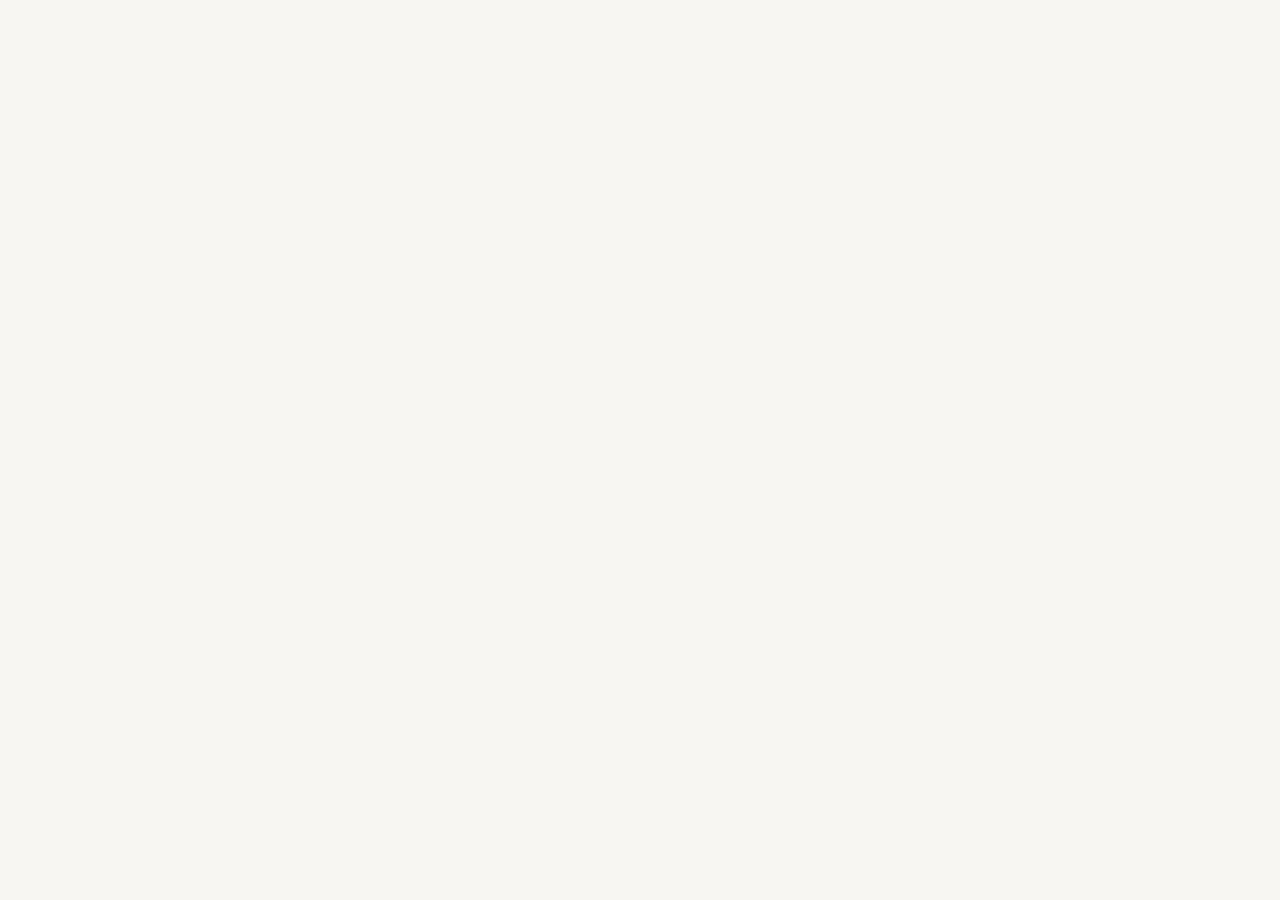
==== GRE-Studio-Offline.html @ 70015605 "feat: initialize GRE study suite application Bootstrap project structure with React 19, Tailwind CSS" ====
<!doctype html>
<html lang="en">
  <head>
    <meta charset="UTF-8" />
    <meta name="viewport" content="width=device-width, initial-scale=1.0" />
    <title>GRE Quant &amp; Verbal Studio — Monthly Test Bank &amp; Error Log</title>
    <meta name="description" content="Local-first GRE preparation suite featuring 78 monthly mock tests (March–October 2026, 4,291 questions), Timed &amp; Untimed modes, Error Log analytics, and per-question Study Notes." />
    <meta property="og:title" content="GRE Quant &amp; Verbal Studio — Monthly Test Bank &amp; Error Log" />
    <meta property="og:description" content="Local-first GRE preparation suite featuring 78 monthly mock tests (March–October 2026, 4,291 questions), Timed &amp; Untimed modes, Error Log analytics, and per-question Study Notes." />
    <meta property="og:type" content="website" />
    <meta name="twitter:card" content="summary_large_image" />
    <link rel="preconnect" href="https://fonts.googleapis.com" />
    <link rel="preconnect" href="https://fonts.gstatic.com" crossorigin />
    <link href="https://fonts.googleapis.com/css2?family=JetBrains+Mono:wght@400;500;600&family=Plus+Jakarta+Sans:wght@400;500;600;700&family=Source+Serif+4:ital,opsz,wght@0,8..60,400;0,8..60,600;1,8..60,400&display=swap" rel="stylesheet" />
    
    
  <style>
/*! tailwindcss v4.3.5 | MIT License | https://tailwindcss.com */
@layer properties {
  @supports (((-webkit-hyphens: none)) and (not (margin-trim: block))) or ((-moz-orient: inline) and (not (color: rgb(from red r g b)))) {
    *, :before, :after, ::backdrop {
      --tw-translate-x: 0;
      --tw-translate-y: 0;
      --tw-translate-z: 0;
      --tw-rotate-x: initial;
      --tw-rotate-y: initial;
      --tw-rotate-z: initial;
      --tw-skew-x: initial;
      --tw-skew-y: initial;
      --tw-space-y-reverse: 0;
      --tw-space-x-reverse: 0;
      --tw-divide-y-reverse: 0;
      --tw-border-style: solid;
      --tw-leading: initial;
      --tw-font-weight: initial;
      --tw-tracking: initial;
      --tw-shadow: 0 0 #0000;
      --tw-shadow-color: initial;
      --tw-shadow-alpha: 100%;
      --tw-inset-shadow: 0 0 #0000;
      --tw-inset-shadow-color: initial;
      --tw-inset-shadow-alpha: 100%;
      --tw-ring-color: initial;
      --tw-ring-shadow: 0 0 #0000;
      --tw-inset-ring-color: initial;
      --tw-inset-ring-shadow: 0 0 #0000;
      --tw-ring-inset: initial;
      --tw-ring-offset-width: 0px;
      --tw-ring-offset-color: #fff;
      --tw-ring-offset-shadow: 0 0 #0000;
      --tw-outline-style: solid;
      --tw-blur: initial;
      --tw-brightness: initial;
      --tw-contrast: initial;
      --tw-grayscale: initial;
      --tw-hue-rotate: initial;
      --tw-invert: initial;
      --tw-opacity: initial;
      --tw-saturate: initial;
      --tw-sepia: initial;
      --tw-drop-shadow: initial;
      --tw-drop-shadow-color: initial;
      --tw-drop-shadow-alpha: 100%;
      --tw-drop-shadow-size: initial;
      --tw-backdrop-blur: initial;
      --tw-backdrop-brightness: initial;
      --tw-backdrop-contrast: initial;
      --tw-backdrop-grayscale: initial;
      --tw-backdrop-hue-rotate: initial;
      --tw-backdrop-invert: initial;
      --tw-backdrop-opacity: initial;
      --tw-backdrop-saturate: initial;
      --tw-backdrop-sepia: initial;
      --tw-scale-x: 1;
      --tw-scale-y: 1;
      --tw-scale-z: 1;
    }
  }
}

@layer theme {
  :root, :host {
    --font-sans: -apple-system, BlinkMacSystemFont, "Segoe UI", Roboto, "Helvetica Neue",
      "Noto Sans", Arial, sans-serif, "Apple Color Emoji", "Segoe UI Emoji",
      "Segoe UI Symbol", "Noto Color Emoji";
    --font-serif: ui-serif, Georgia, Cambria, "Times New Roman", Times, serif;
    --font-mono: ui-monospace, SFMono-Regular, Menlo, Monaco, Consolas, "Liberation Mono",
      "Courier New", monospace;
    --color-amber-200: oklch(92.4% .12 95.746);
    --color-amber-300: oklch(87.9% .169 91.605);
    --color-amber-400: oklch(82.8% .189 84.429);
    --color-amber-500: oklch(76.9% .188 70.08);
    --color-amber-600: oklch(66.6% .179 58.318);
    --color-amber-800: oklch(47.3% .137 46.201);
    --color-amber-900: oklch(41.4% .112 45.904);
    --color-amber-950: oklch(27.9% .077 45.635);
    --color-emerald-50: oklch(97.9% .021 166.113);
    --color-emerald-100: oklch(95% .052 163.051);
    --color-emerald-200: oklch(90.5% .093 164.15);
    --color-emerald-300: oklch(84.5% .143 164.978);
    --color-emerald-400: oklch(76.5% .177 163.223);
    --color-emerald-500: oklch(69.6% .17 162.48);
    --color-emerald-600: oklch(59.6% .145 163.225);
    --color-emerald-700: oklch(50.8% .118 165.612);
    --color-emerald-800: oklch(43.2% .095 166.913);
    --color-emerald-900: oklch(37.8% .077 168.94);
    --color-emerald-950: oklch(26.2% .051 172.552);
    --color-sky-50: oklch(97.7% .013 236.62);
    --color-sky-100: oklch(95.1% .026 236.824);
    --color-sky-200: oklch(90.1% .058 230.902);
    --color-sky-300: oklch(82.8% .111 230.318);
    --color-sky-400: oklch(74.6% .16 232.661);
    --color-sky-500: oklch(68.5% .169 237.323);
    --color-sky-600: oklch(58.8% .158 241.966);
    --color-sky-700: oklch(50% .134 242.749);
    --color-sky-800: oklch(44.3% .11 240.79);
    --color-sky-900: oklch(39.1% .09 240.876);
    --color-sky-950: oklch(29.3% .066 243.157);
    --color-blue-400: oklch(70.7% .165 254.624);
    --color-blue-500: oklch(62.3% .214 259.815);
    --color-blue-600: oklch(54.6% .245 262.881);
    --color-blue-800: oklch(42.4% .199 265.638);
    --color-blue-900: oklch(37.9% .146 265.522);
    --color-blue-950: oklch(28.2% .091 267.935);
    --color-rose-50: oklch(96.9% .015 12.422);
    --color-rose-100: oklch(94.1% .03 12.58);
    --color-rose-200: oklch(89.2% .058 10.001);
    --color-rose-300: oklch(81% .117 11.638);
    --color-rose-400: oklch(71.2% .194 13.428);
    --color-rose-500: oklch(64.5% .246 16.439);
    --color-rose-600: oklch(58.6% .253 17.585);
    --color-rose-700: oklch(51.4% .222 16.935);
    --color-rose-800: oklch(45.5% .188 13.697);
    --color-rose-900: oklch(41% .159 10.272);
    --color-rose-950: oklch(27.1% .105 12.094);
    --color-slate-50: oklch(98.4% .003 247.858);
    --color-slate-100: oklch(96.8% .007 247.896);
    --color-slate-200: oklch(92.9% .013 255.508);
    --color-slate-300: oklch(86.9% .022 252.894);
    --color-slate-400: oklch(70.4% .04 256.788);
    --color-slate-500: oklch(55.4% .046 257.417);
    --color-slate-600: oklch(44.6% .043 257.281);
    --color-slate-700: oklch(37.2% .044 257.287);
    --color-slate-800: oklch(27.9% .041 260.031);
    --color-slate-900: oklch(20.8% .042 265.755);
    --color-slate-950: oklch(12.9% .042 264.695);
    --color-white: #fff;
    --spacing: .25rem;
    --container-md: 28rem;
    --container-lg: 32rem;
    --container-xl: 36rem;
    --container-2xl: 42rem;
    --container-3xl: 48rem;
    --container-4xl: 56rem;
    --container-6xl: 72rem;
    --container-7xl: 80rem;
    --text-xs: .75rem;
    --text-xs--line-height: calc(1 / .75);
    --text-sm: .875rem;
    --text-sm--line-height: calc(1.25 / .875);
    --text-base: 1rem;
    --text-base--line-height: calc(1.5 / 1);
    --text-lg: 1.125rem;
    --text-lg--line-height: calc(1.75 / 1.125);
    --text-2xl: 1.5rem;
    --text-2xl--line-height: calc(2 / 1.5);
    --text-3xl: 1.875rem;
    --text-3xl--line-height: calc(2.25 / 1.875);
    --font-weight-normal: 400;
    --font-weight-medium: 500;
    --font-weight-semibold: 600;
    --font-weight-bold: 700;
    --tracking-tight: -.025em;
    --tracking-wide: .025em;
    --leading-snug: 1.375;
    --leading-relaxed: 1.625;
    --radius-md: .375rem;
    --radius-lg: .5rem;
    --radius-xl: .75rem;
    --animate-pulse: pulse 2s cubic-bezier(.4, 0, .6, 1) infinite;
    --blur-xs: 4px;
    --default-transition-duration: .15s;
    --default-transition-timing-function: cubic-bezier(.4, 0, .2, 1);
    --default-font-family: var(--font-sans);
    --default-mono-font-family: var(--font-mono);
  }
}

@layer base {
  *, :after, :before, ::backdrop {
    box-sizing: border-box;
    border: 0 solid;
    margin: 0;
    padding: 0;
  }

  ::file-selector-button {
    box-sizing: border-box;
    border: 0 solid;
    margin: 0;
    padding: 0;
  }

  html, :host {
    -webkit-text-size-adjust: 100%;
    tab-size: 4;
    line-height: 1.5;
    font-family: var(--default-font-family, -apple-system, BlinkMacSystemFont, "Segoe UI", Roboto, "Helvetica Neue", "Noto Sans", Arial, sans-serif, "Apple Color Emoji", "Segoe UI Emoji", "Segoe UI Symbol", "Noto Color Emoji");
    font-feature-settings: var(--default-font-feature-settings, normal);
    font-variation-settings: var(--default-font-variation-settings, normal);
    -webkit-tap-highlight-color: transparent;
  }

  hr {
    height: 0;
    color: inherit;
    border-top-width: 1px;
  }

  abbr:where([title]) {
    -webkit-text-decoration: underline dotted;
    text-decoration: underline dotted;
  }

  h1, h2, h3, h4, h5, h6 {
    font-size: inherit;
    font-weight: inherit;
  }

  a {
    color: inherit;
    -webkit-text-decoration: inherit;
    -webkit-text-decoration: inherit;
    -webkit-text-decoration: inherit;
    text-decoration: inherit;
  }

  b, strong {
    font-weight: bolder;
  }

  code, kbd, samp, pre {
    font-family: var(--default-mono-font-family, ui-monospace, SFMono-Regular, Menlo, Monaco, Consolas, "Liberation Mono", "Courier New", monospace);
    font-feature-settings: var(--default-mono-font-feature-settings, normal);
    font-variation-settings: var(--default-mono-font-variation-settings, normal);
    font-size: 1em;
  }

  small {
    font-size: 80%;
  }

  sub, sup {
    vertical-align: baseline;
    font-size: 75%;
    line-height: 0;
    position: relative;
  }

  sub {
    bottom: -.25em;
  }

  sup {
    top: -.5em;
  }

  table {
    text-indent: 0;
    border-color: inherit;
    border-collapse: collapse;
  }

  :-moz-focusring:where(:not(iframe)) {
    outline: auto;
  }

  progress {
    vertical-align: baseline;
  }

  summary {
    display: list-item;
  }

  ol, ul, menu {
    list-style: none;
  }

  img, svg, video, canvas, audio, iframe, embed, object {
    vertical-align: middle;
    display: block;
  }

  img, video {
    max-width: 100%;
    height: auto;
  }

  button, input, select, optgroup, textarea {
    font: inherit;
    font-feature-settings: inherit;
    font-variation-settings: inherit;
    letter-spacing: inherit;
    color: inherit;
    opacity: 1;
    background-color: #0000;
    border-radius: 0;
  }

  ::file-selector-button {
    font: inherit;
    font-feature-settings: inherit;
    font-variation-settings: inherit;
    letter-spacing: inherit;
    color: inherit;
    opacity: 1;
    background-color: #0000;
    border-radius: 0;
  }

  :where(select:is([multiple], [size])) optgroup {
    font-weight: bolder;
  }

  :where(select:is([multiple], [size])) optgroup option {
    padding-inline-start: 20px;
  }

  ::file-selector-button {
    margin-inline-end: 4px;
  }

  ::placeholder {
    opacity: 1;
  }

  @supports (not ((-webkit-appearance: -apple-pay-button))) or (contain-intrinsic-size: 1px) {
    ::placeholder {
      color: currentColor;
    }

    @supports (color: color-mix(in lab, red, red)) {
      ::placeholder {
        color: color-mix(in oklab, currentcolor 50%, transparent);
      }
    }
  }

  textarea {
    resize: vertical;
  }

  ::-webkit-search-decoration {
    -webkit-appearance: none;
  }

  ::-webkit-date-and-time-value {
    min-height: 1lh;
    text-align: inherit;
  }

  ::-webkit-datetime-edit {
    display: inline-flex;
  }

  ::-webkit-datetime-edit-fields-wrapper {
    padding: 0;
  }

  ::-webkit-datetime-edit {
    padding-block: 0;
  }

  ::-webkit-datetime-edit-year-field {
    padding-block: 0;
  }

  ::-webkit-datetime-edit-month-field {
    padding-block: 0;
  }

  ::-webkit-datetime-edit-day-field {
    padding-block: 0;
  }

  ::-webkit-datetime-edit-hour-field {
    padding-block: 0;
  }

  ::-webkit-datetime-edit-minute-field {
    padding-block: 0;
  }

  ::-webkit-datetime-edit-second-field {
    padding-block: 0;
  }

  ::-webkit-datetime-edit-millisecond-field {
    padding-block: 0;
  }

  ::-webkit-datetime-edit-meridiem-field {
    padding-block: 0;
  }

  ::-webkit-calendar-picker-indicator {
    line-height: 1;
  }

  :-moz-ui-invalid {
    box-shadow: none;
  }

  button, input:where([type="button"], [type="reset"], [type="submit"]) {
    appearance: button;
  }

  ::file-selector-button {
    appearance: button;
  }

  ::-webkit-inner-spin-button {
    height: auto;
  }

  ::-webkit-outer-spin-button {
    height: auto;
  }

  [hidden]:where(:not([hidden="until-found"])) {
    display: none !important;
  }

  :root {
    --font-sans: "Plus Jakarta Sans", -apple-system, BlinkMacSystemFont, sans-serif;
    --font-serif: "Source Serif 4", Georgia, Cambria, serif;
    --font-mono: "JetBrains Mono", monospace;
  }

  body {
    font-family: var(--font-sans);
    color: #14181f;
    -webkit-font-smoothing: antialiased;
    text-rendering: optimizelegibility;
    background-color: #f7f6f2;
  }

  .dark body {
    color: #ecf0f5;
    background-color: #0e1117;
  }
}

@layer components;

@layer utilities {
  .collapse {
    visibility: collapse;
  }

  .visible {
    visibility: visible;
  }

  .absolute {
    position: absolute;
  }

  .fixed {
    position: fixed;
  }

  .relative {
    position: relative;
  }

  .static {
    position: static;
  }

  .sticky {
    position: sticky;
  }

  .inset-0 {
    inset: 0;
  }

  .-top-1 {
    top: calc(var(--spacing) * -1);
  }

  .top-0 {
    top: 0;
  }

  .top-1 {
    top: var(--spacing);
  }

  .top-1\/2 {
    top: 50%;
  }

  .-right-1 {
    right: calc(var(--spacing) * -1);
  }

  .right-6 {
    right: calc(var(--spacing) * 6);
  }

  .bottom-0 {
    bottom: 0;
  }

  .bottom-20 {
    bottom: calc(var(--spacing) * 20);
  }

  .left-3 {
    left: calc(var(--spacing) * 3);
  }

  .isolate {
    isolation: isolate;
  }

  .z-30 {
    z-index: 30;
  }

  .z-40 {
    z-index: 40;
  }

  .z-50 {
    z-index: 50;
  }

  .col-span-2 {
    grid-column: span 2 / span 2;
  }

  .row-span-2 {
    grid-row: span 2 / span 2;
  }

  .container {
    width: 100%;
  }

  @media (min-width: 40rem) {
    .container {
      max-width: 40rem;
    }
  }

  @media (min-width: 48rem) {
    .container {
      max-width: 48rem;
    }
  }

  @media (min-width: 64rem) {
    .container {
      max-width: 64rem;
    }
  }

  @media (min-width: 80rem) {
    .container {
      max-width: 80rem;
    }
  }

  @media (min-width: 96rem) {
    .container {
      max-width: 96rem;
    }
  }

  .mx-auto {
    margin-inline: auto;
  }

  .mt-0 {
    margin-top: 0;
  }

  .mt-0\.5 {
    margin-top: calc(var(--spacing) * .5);
  }

  .mt-1 {
    margin-top: var(--spacing);
  }

  .mt-1\.5 {
    margin-top: calc(var(--spacing) * 1.5);
  }

  .mt-2 {
    margin-top: calc(var(--spacing) * 2);
  }

  .mt-2\.5 {
    margin-top: calc(var(--spacing) * 2.5);
  }

  .mt-3 {
    margin-top: calc(var(--spacing) * 3);
  }

  .mt-4 {
    margin-top: calc(var(--spacing) * 4);
  }

  .mt-6 {
    margin-top: calc(var(--spacing) * 6);
  }

  .mr-1 {
    margin-right: var(--spacing);
  }

  .mb-1 {
    margin-bottom: var(--spacing);
  }

  .mb-1\.5 {
    margin-bottom: calc(var(--spacing) * 1.5);
  }

  .mb-2 {
    margin-bottom: calc(var(--spacing) * 2);
  }

  .mb-3 {
    margin-bottom: calc(var(--spacing) * 3);
  }

  .mb-3\.5 {
    margin-bottom: calc(var(--spacing) * 3.5);
  }

  .mb-4 {
    margin-bottom: calc(var(--spacing) * 4);
  }

  .block {
    display: block;
  }

  .contents {
    display: contents;
  }

  .flex {
    display: flex;
  }

  .grid {
    display: grid;
  }

  .hidden {
    display: none;
  }

  .inline {
    display: inline;
  }

  .inline-block {
    display: inline-block;
  }

  .inline-flex {
    display: inline-flex;
  }

  .table {
    display: table;
  }

  .h-0 {
    height: 0;
  }

  .h-0\.5 {
    height: calc(var(--spacing) * .5);
  }

  .h-2\.5 {
    height: calc(var(--spacing) * 2.5);
  }

  .h-3 {
    height: calc(var(--spacing) * 3);
  }

  .h-3\.5 {
    height: calc(var(--spacing) * 3.5);
  }

  .h-4 {
    height: calc(var(--spacing) * 4);
  }

  .h-5 {
    height: calc(var(--spacing) * 5);
  }

  .h-6 {
    height: calc(var(--spacing) * 6);
  }

  .h-7 {
    height: calc(var(--spacing) * 7);
  }

  .h-8 {
    height: calc(var(--spacing) * 8);
  }

  .h-9 {
    height: calc(var(--spacing) * 9);
  }

  .h-10 {
    height: calc(var(--spacing) * 10);
  }

  .h-40 {
    height: calc(var(--spacing) * 40);
  }

  .h-44 {
    height: calc(var(--spacing) * 44);
  }

  .h-48 {
    height: calc(var(--spacing) * 48);
  }

  .h-84 {
    height: calc(var(--spacing) * 84);
  }

  .h-120 {
    height: calc(var(--spacing) * 120);
  }

  .h-\[22px\] {
    height: 22px;
  }

  .h-auto {
    height: auto;
  }

  .max-h-\[85vh\] {
    max-height: 85vh;
  }

  .max-h-\[90vh\] {
    max-height: 90vh;
  }

  .min-h-\[360px\] {
    min-height: 360px;
  }

  .min-h-\[380px\] {
    min-height: 380px;
  }

  .min-h-screen {
    min-height: 100vh;
  }

  .w-2\.5 {
    width: calc(var(--spacing) * 2.5);
  }

  .w-3 {
    width: calc(var(--spacing) * 3);
  }

  .w-3\.5 {
    width: calc(var(--spacing) * 3.5);
  }

  .w-4 {
    width: calc(var(--spacing) * 4);
  }

  .w-5 {
    width: calc(var(--spacing) * 5);
  }

  .w-6 {
    width: calc(var(--spacing) * 6);
  }

  .w-7 {
    width: calc(var(--spacing) * 7);
  }

  .w-8 {
    width: calc(var(--spacing) * 8);
  }

  .w-24 {
    width: calc(var(--spacing) * 24);
  }

  .w-32 {
    width: calc(var(--spacing) * 32);
  }

  .w-40 {
    width: calc(var(--spacing) * 40);
  }

  .w-44 {
    width: calc(var(--spacing) * 44);
  }

  .w-72 {
    width: calc(var(--spacing) * 72);
  }

  .w-full {
    width: 100%;
  }

  .w-px {
    width: 1px;
  }

  .max-w-2xl {
    max-width: var(--container-2xl);
  }

  .max-w-3xl {
    max-width: var(--container-3xl);
  }

  .max-w-4xl {
    max-width: var(--container-4xl);
  }

  .max-w-6xl {
    max-width: var(--container-6xl);
  }

  .max-w-7xl {
    max-width: var(--container-7xl);
  }

  .max-w-\[1380px\] {
    max-width: 1380px;
  }

  .max-w-full {
    max-width: 100%;
  }

  .max-w-lg {
    max-width: var(--container-lg);
  }

  .max-w-md {
    max-width: var(--container-md);
  }

  .max-w-xl {
    max-width: var(--container-xl);
  }

  .min-w-0 {
    min-width: 0;
  }

  .min-w-\[22px\] {
    min-width: 22px;
  }

  .min-w-\[260px\] {
    min-width: 260px;
  }

  .min-w-\[280px\] {
    min-width: 280px;
  }

  .flex-1 {
    flex: 1;
  }

  .flex-shrink, .shrink {
    flex-shrink: 1;
  }

  .shrink-0 {
    flex-shrink: 0;
  }

  .flex-grow, .grow {
    flex-grow: 1;
  }

  .border-collapse {
    border-collapse: collapse;
  }

  .-translate-y-1 {
    --tw-translate-y: calc(var(--spacing) * -1);
    translate: var(--tw-translate-x) var(--tw-translate-y);
  }

  .-translate-y-1\/2 {
    --tw-translate-y: calc(calc(1 / 2 * 100%) * -1);
    translate: var(--tw-translate-x) var(--tw-translate-y);
  }

  .transform {
    transform: var(--tw-rotate-x, ) var(--tw-rotate-y, ) var(--tw-rotate-z, ) var(--tw-skew-x, ) var(--tw-skew-y, );
  }

  .animate-pulse {
    animation: var(--animate-pulse);
  }

  .cursor-pointer {
    cursor: pointer;
  }

  .resize {
    resize: both;
  }

  .resize-y {
    resize: vertical;
  }

  .grid-cols-1 {
    grid-template-columns: repeat(1, minmax(0, 1fr));
  }

  .grid-cols-2 {
    grid-template-columns: repeat(2, minmax(0, 1fr));
  }

  .grid-cols-3 {
    grid-template-columns: repeat(3, minmax(0, 1fr));
  }

  .grid-cols-4 {
    grid-template-columns: repeat(4, minmax(0, 1fr));
  }

  .grid-cols-5 {
    grid-template-columns: repeat(5, minmax(0, 1fr));
  }

  .flex-col {
    flex-direction: column;
  }

  .flex-wrap {
    flex-wrap: wrap;
  }

  .items-center {
    align-items: center;
  }

  .items-start {
    align-items: flex-start;
  }

  .items-stretch {
    align-items: stretch;
  }

  .justify-between {
    justify-content: space-between;
  }

  .justify-center {
    justify-content: center;
  }

  .justify-end {
    justify-content: flex-end;
  }

  .gap-1 {
    gap: var(--spacing);
  }

  .gap-1\.5 {
    gap: calc(var(--spacing) * 1.5);
  }

  .gap-2 {
    gap: calc(var(--spacing) * 2);
  }

  .gap-2\.5 {
    gap: calc(var(--spacing) * 2.5);
  }

  .gap-3 {
    gap: calc(var(--spacing) * 3);
  }

  .gap-4 {
    gap: calc(var(--spacing) * 4);
  }

  .gap-5 {
    gap: calc(var(--spacing) * 5);
  }

  .gap-6 {
    gap: calc(var(--spacing) * 6);
  }

  .gap-8 {
    gap: calc(var(--spacing) * 8);
  }

  :where(.space-y-1 > :not(:last-child)) {
    --tw-space-y-reverse: 0;
    margin-block-start: calc(var(--spacing) * var(--tw-space-y-reverse));
    margin-block-end: calc(var(--spacing) * calc(1 - var(--tw-space-y-reverse)));
  }

  :where(.space-y-1\.5 > :not(:last-child)) {
    --tw-space-y-reverse: 0;
    margin-block-start: calc(calc(var(--spacing) * 1.5) * var(--tw-space-y-reverse));
    margin-block-end: calc(calc(var(--spacing) * 1.5) * calc(1 - var(--tw-space-y-reverse)));
  }

  :where(.space-y-2 > :not(:last-child)) {
    --tw-space-y-reverse: 0;
    margin-block-start: calc(calc(var(--spacing) * 2) * var(--tw-space-y-reverse));
    margin-block-end: calc(calc(var(--spacing) * 2) * calc(1 - var(--tw-space-y-reverse)));
  }

  :where(.space-y-2\.5 > :not(:last-child)) {
    --tw-space-y-reverse: 0;
    margin-block-start: calc(calc(var(--spacing) * 2.5) * var(--tw-space-y-reverse));
    margin-block-end: calc(calc(var(--spacing) * 2.5) * calc(1 - var(--tw-space-y-reverse)));
  }

  :where(.space-y-3 > :not(:last-child)) {
    --tw-space-y-reverse: 0;
    margin-block-start: calc(calc(var(--spacing) * 3) * var(--tw-space-y-reverse));
    margin-block-end: calc(calc(var(--spacing) * 3) * calc(1 - var(--tw-space-y-reverse)));
  }

  :where(.space-y-3\.5 > :not(:last-child)) {
    --tw-space-y-reverse: 0;
    margin-block-start: calc(calc(var(--spacing) * 3.5) * var(--tw-space-y-reverse));
    margin-block-end: calc(calc(var(--spacing) * 3.5) * calc(1 - var(--tw-space-y-reverse)));
  }

  :where(.space-y-4 > :not(:last-child)) {
    --tw-space-y-reverse: 0;
    margin-block-start: calc(calc(var(--spacing) * 4) * var(--tw-space-y-reverse));
    margin-block-end: calc(calc(var(--spacing) * 4) * calc(1 - var(--tw-space-y-reverse)));
  }

  :where(.space-y-5 > :not(:last-child)) {
    --tw-space-y-reverse: 0;
    margin-block-start: calc(calc(var(--spacing) * 5) * var(--tw-space-y-reverse));
    margin-block-end: calc(calc(var(--spacing) * 5) * calc(1 - var(--tw-space-y-reverse)));
  }

  :where(.space-y-6 > :not(:last-child)) {
    --tw-space-y-reverse: 0;
    margin-block-start: calc(calc(var(--spacing) * 6) * var(--tw-space-y-reverse));
    margin-block-end: calc(calc(var(--spacing) * 6) * calc(1 - var(--tw-space-y-reverse)));
  }

  :where(.space-y-7 > :not(:last-child)) {
    --tw-space-y-reverse: 0;
    margin-block-start: calc(calc(var(--spacing) * 7) * var(--tw-space-y-reverse));
    margin-block-end: calc(calc(var(--spacing) * 7) * calc(1 - var(--tw-space-y-reverse)));
  }

  :where(.space-y-8 > :not(:last-child)) {
    --tw-space-y-reverse: 0;
    margin-block-start: calc(calc(var(--spacing) * 8) * var(--tw-space-y-reverse));
    margin-block-end: calc(calc(var(--spacing) * 8) * calc(1 - var(--tw-space-y-reverse)));
  }

  .gap-x-3 {
    column-gap: calc(var(--spacing) * 3);
  }

  .gap-x-4 {
    column-gap: calc(var(--spacing) * 4);
  }

  :where(.space-x-1 > :not(:last-child)) {
    --tw-space-x-reverse: 0;
    margin-inline-start: calc(var(--spacing) * var(--tw-space-x-reverse));
    margin-inline-end: calc(var(--spacing) * calc(1 - var(--tw-space-x-reverse)));
  }

  .gap-y-1 {
    row-gap: var(--spacing);
  }

  .gap-y-1\.5 {
    row-gap: calc(var(--spacing) * 1.5);
  }

  :where(.divide-y > :not(:last-child)) {
    --tw-divide-y-reverse: 0;
    border-bottom-style: var(--tw-border-style);
    border-top-style: var(--tw-border-style);
    border-top-width: calc(1px * var(--tw-divide-y-reverse));
    border-bottom-width: calc(1px * calc(1 - var(--tw-divide-y-reverse)));
  }

  :where(.divide-\[\#E4E2DC\] > :not(:last-child)) {
    border-color: #e4e2dc;
  }

  :where(.divide-slate-200 > :not(:last-child)) {
    border-color: var(--color-slate-200);
  }

  .truncate {
    text-overflow: ellipsis;
    white-space: nowrap;
    overflow: hidden;
  }

  .overflow-auto {
    overflow: auto;
  }

  .overflow-hidden {
    overflow: hidden;
  }

  .overflow-x-auto {
    overflow-x: auto;
  }

  .overflow-y-auto {
    overflow-y: auto;
  }

  .rounded {
    border-radius: .25rem;
  }

  .rounded-full {
    border-radius: 2147483647px;
  }

  .rounded-lg {
    border-radius: var(--radius-lg);
  }

  .rounded-md {
    border-radius: var(--radius-md);
  }

  .rounded-xl {
    border-radius: var(--radius-xl);
  }

  .rounded-t-xl {
    border-top-left-radius: var(--radius-xl);
    border-top-right-radius: var(--radius-xl);
  }

  .border {
    border-style: var(--tw-border-style);
    border-width: 1px;
  }

  .border-t {
    border-top-style: var(--tw-border-style);
    border-top-width: 1px;
  }

  .border-b {
    border-bottom-style: var(--tw-border-style);
    border-bottom-width: 1px;
  }

  .border-dashed {
    --tw-border-style: dashed;
    border-style: dashed;
  }

  .border-\[\#1E3A5F\] {
    border-color: #1e3a5f;
  }

  .border-\[\#D8D5CC\] {
    border-color: #d8d5cc;
  }

  .border-\[\#E4E2DC\] {
    border-color: #e4e2dc;
  }

  .border-amber-400\/60 {
    border-color: #fcbb0099;
  }

  @supports (color: color-mix(in lab, red, red)) {
    .border-amber-400\/60 {
      border-color: color-mix(in oklab, var(--color-amber-400) 60%, transparent);
    }
  }

  .border-amber-500 {
    border-color: var(--color-amber-500);
  }

  .border-amber-500\/50 {
    border-color: #f99c0080;
  }

  @supports (color: color-mix(in lab, red, red)) {
    .border-amber-500\/50 {
      border-color: color-mix(in oklab, var(--color-amber-500) 50%, transparent);
    }
  }

  .border-amber-800 {
    border-color: var(--color-amber-800);
  }

  .border-amber-800\/40 {
    border-color: #953d0066;
  }

  @supports (color: color-mix(in lab, red, red)) {
    .border-amber-800\/40 {
      border-color: color-mix(in oklab, var(--color-amber-800) 40%, transparent);
    }
  }

  .border-emerald-400 {
    border-color: var(--color-emerald-400);
  }

  .border-emerald-400\/60 {
    border-color: #00d29499;
  }

  @supports (color: color-mix(in lab, red, red)) {
    .border-emerald-400\/60 {
      border-color: color-mix(in oklab, var(--color-emerald-400) 60%, transparent);
    }
  }

  .border-emerald-500 {
    border-color: var(--color-emerald-500);
  }

  .border-emerald-500\/40 {
    border-color: #00bb7f66;
  }

  @supports (color: color-mix(in lab, red, red)) {
    .border-emerald-500\/40 {
      border-color: color-mix(in oklab, var(--color-emerald-500) 40%, transparent);
    }
  }

  .border-emerald-500\/50 {
    border-color: #00bb7f80;
  }

  @supports (color: color-mix(in lab, red, red)) {
    .border-emerald-500\/50 {
      border-color: color-mix(in oklab, var(--color-emerald-500) 50%, transparent);
    }
  }

  .border-emerald-500\/60 {
    border-color: #00bb7f99;
  }

  @supports (color: color-mix(in lab, red, red)) {
    .border-emerald-500\/60 {
      border-color: color-mix(in oklab, var(--color-emerald-500) 60%, transparent);
    }
  }

  .border-emerald-600 {
    border-color: var(--color-emerald-600);
  }

  .border-emerald-600\/30 {
    border-color: #0097674d;
  }

  @supports (color: color-mix(in lab, red, red)) {
    .border-emerald-600\/30 {
      border-color: color-mix(in oklab, var(--color-emerald-600) 30%, transparent);
    }
  }

  .border-emerald-600\/50 {
    border-color: #00976780;
  }

  @supports (color: color-mix(in lab, red, red)) {
    .border-emerald-600\/50 {
      border-color: color-mix(in oklab, var(--color-emerald-600) 50%, transparent);
    }
  }

  .border-emerald-600\/60 {
    border-color: #00976799;
  }

  @supports (color: color-mix(in lab, red, red)) {
    .border-emerald-600\/60 {
      border-color: color-mix(in oklab, var(--color-emerald-600) 60%, transparent);
    }
  }

  .border-emerald-700 {
    border-color: var(--color-emerald-700);
  }

  .border-rose-400 {
    border-color: var(--color-rose-400);
  }

  .border-rose-400\/60 {
    border-color: #ff667f99;
  }

  @supports (color: color-mix(in lab, red, red)) {
    .border-rose-400\/60 {
      border-color: color-mix(in oklab, var(--color-rose-400) 60%, transparent);
    }
  }

  .border-rose-500 {
    border-color: var(--color-rose-500);
  }

  .border-rose-500\/40 {
    border-color: #ff235766;
  }

  @supports (color: color-mix(in lab, red, red)) {
    .border-rose-500\/40 {
      border-color: color-mix(in oklab, var(--color-rose-500) 40%, transparent);
    }
  }

  .border-rose-500\/50 {
    border-color: #ff235780;
  }

  @supports (color: color-mix(in lab, red, red)) {
    .border-rose-500\/50 {
      border-color: color-mix(in oklab, var(--color-rose-500) 50%, transparent);
    }
  }

  .border-rose-500\/60 {
    border-color: #ff235799;
  }

  @supports (color: color-mix(in lab, red, red)) {
    .border-rose-500\/60 {
      border-color: color-mix(in oklab, var(--color-rose-500) 60%, transparent);
    }
  }

  .border-rose-600 {
    border-color: var(--color-rose-600);
  }

  .border-rose-600\/50 {
    border-color: #e7004480;
  }

  @supports (color: color-mix(in lab, red, red)) {
    .border-rose-600\/50 {
      border-color: color-mix(in oklab, var(--color-rose-600) 50%, transparent);
    }
  }

  .border-rose-600\/60 {
    border-color: #e7004499;
  }

  @supports (color: color-mix(in lab, red, red)) {
    .border-rose-600\/60 {
      border-color: color-mix(in oklab, var(--color-rose-600) 60%, transparent);
    }
  }

  .border-rose-700 {
    border-color: var(--color-rose-700);
  }

  .border-rose-800 {
    border-color: var(--color-rose-800);
  }

  .border-rose-800\/40 {
    border-color: #a3003766;
  }

  @supports (color: color-mix(in lab, red, red)) {
    .border-rose-800\/40 {
      border-color: color-mix(in oklab, var(--color-rose-800) 40%, transparent);
    }
  }

  .border-sky-400\/60 {
    border-color: #00bcfe99;
  }

  @supports (color: color-mix(in lab, red, red)) {
    .border-sky-400\/60 {
      border-color: color-mix(in oklab, var(--color-sky-400) 60%, transparent);
    }
  }

  .border-sky-500 {
    border-color: var(--color-sky-500);
  }

  .border-sky-500\/40 {
    border-color: #00a5ef66;
  }

  @supports (color: color-mix(in lab, red, red)) {
    .border-sky-500\/40 {
      border-color: color-mix(in oklab, var(--color-sky-500) 40%, transparent);
    }
  }

  .border-sky-500\/50 {
    border-color: #00a5ef80;
  }

  @supports (color: color-mix(in lab, red, red)) {
    .border-sky-500\/50 {
      border-color: color-mix(in oklab, var(--color-sky-500) 50%, transparent);
    }
  }

  .border-sky-600 {
    border-color: var(--color-sky-600);
  }

  .border-slate-100 {
    border-color: var(--color-slate-100);
  }

  .border-slate-200 {
    border-color: var(--color-slate-200);
  }

  .border-slate-200\/80 {
    border-color: #e2e8f0cc;
  }

  @supports (color: color-mix(in lab, red, red)) {
    .border-slate-200\/80 {
      border-color: color-mix(in oklab, var(--color-slate-200) 80%, transparent);
    }
  }

  .border-slate-300 {
    border-color: var(--color-slate-300);
  }

  .border-slate-700 {
    border-color: var(--color-slate-700);
  }

  .border-slate-800 {
    border-color: var(--color-slate-800);
  }

  .border-slate-800\/80 {
    border-color: #1d293dcc;
  }

  @supports (color: color-mix(in lab, red, red)) {
    .border-slate-800\/80 {
      border-color: color-mix(in oklab, var(--color-slate-800) 80%, transparent);
    }
  }

  .border-slate-900 {
    border-color: var(--color-slate-900);
  }

  .border-white {
    border-color: var(--color-white);
  }

  .border-white\/10 {
    border-color: #ffffff1a;
  }

  @supports (color: color-mix(in lab, red, red)) {
    .border-white\/10 {
      border-color: color-mix(in oklab, var(--color-white) 10%, transparent);
    }
  }

  .border-white\/15 {
    border-color: #ffffff26;
  }

  @supports (color: color-mix(in lab, red, red)) {
    .border-white\/15 {
      border-color: color-mix(in oklab, var(--color-white) 15%, transparent);
    }
  }

  .bg-\[\#0D1829\] {
    background-color: #0d1829;
  }

  .bg-\[\#1E3A5F\] {
    background-color: #1e3a5f;
  }

  .bg-\[\#1E3A5F\]\/15 {
    background-color: oklab(34.6182% -.0177443 -.0713795 / .15);
  }

  .bg-\[\#1E3A5F\]\/\[0\.05\] {
    background-color: oklab(34.6182% -.0177443 -.0713795 / .05);
  }

  .bg-\[\#14243B\] {
    background-color: #14243b;
  }

  .bg-\[\#EAE7DF\] {
    background-color: #eae7df;
  }

  .bg-\[\#F2F0EA\] {
    background-color: #f2f0ea;
  }

  .bg-\[\#F3F1EC\] {
    background-color: #f3f1ec;
  }

  .bg-\[\#F7F6F2\] {
    background-color: #f7f6f2;
  }

  .bg-\[\#F8FAFC\] {
    background-color: #f8fafc;
  }

  .bg-\[\#FAF9F6\] {
    background-color: #faf9f6;
  }

  .bg-amber-400 {
    background-color: var(--color-amber-400);
  }

  .bg-amber-500 {
    background-color: var(--color-amber-500);
  }

  .bg-amber-500\/20 {
    background-color: #f99c0033;
  }

  @supports (color: color-mix(in lab, red, red)) {
    .bg-amber-500\/20 {
      background-color: color-mix(in oklab, var(--color-amber-500) 20%, transparent);
    }
  }

  .bg-amber-500\/25 {
    background-color: #f99c0040;
  }

  @supports (color: color-mix(in lab, red, red)) {
    .bg-amber-500\/25 {
      background-color: color-mix(in oklab, var(--color-amber-500) 25%, transparent);
    }
  }

  .bg-amber-600 {
    background-color: var(--color-amber-600);
  }

  .bg-amber-950 {
    background-color: var(--color-amber-950);
  }

  .bg-amber-950\/70 {
    background-color: #461901b3;
  }

  @supports (color: color-mix(in lab, red, red)) {
    .bg-amber-950\/70 {
      background-color: color-mix(in oklab, var(--color-amber-950) 70%, transparent);
    }
  }

  .bg-emerald-50 {
    background-color: var(--color-emerald-50);
  }

  .bg-emerald-50\/40 {
    background-color: #ecfdf566;
  }

  @supports (color: color-mix(in lab, red, red)) {
    .bg-emerald-50\/40 {
      background-color: color-mix(in oklab, var(--color-emerald-50) 40%, transparent);
    }
  }

  .bg-emerald-50\/45 {
    background-color: #ecfdf573;
  }

  @supports (color: color-mix(in lab, red, red)) {
    .bg-emerald-50\/45 {
      background-color: color-mix(in oklab, var(--color-emerald-50) 45%, transparent);
    }
  }

  .bg-emerald-50\/70 {
    background-color: #ecfdf5b3;
  }

  @supports (color: color-mix(in lab, red, red)) {
    .bg-emerald-50\/70 {
      background-color: color-mix(in oklab, var(--color-emerald-50) 70%, transparent);
    }
  }

  .bg-emerald-50\/80 {
    background-color: #ecfdf5cc;
  }

  @supports (color: color-mix(in lab, red, red)) {
    .bg-emerald-50\/80 {
      background-color: color-mix(in oklab, var(--color-emerald-50) 80%, transparent);
    }
  }

  .bg-emerald-50\/85 {
    background-color: #ecfdf5d9;
  }

  @supports (color: color-mix(in lab, red, red)) {
    .bg-emerald-50\/85 {
      background-color: color-mix(in oklab, var(--color-emerald-50) 85%, transparent);
    }
  }

  .bg-emerald-50\/90 {
    background-color: #ecfdf5e6;
  }

  @supports (color: color-mix(in lab, red, red)) {
    .bg-emerald-50\/90 {
      background-color: color-mix(in oklab, var(--color-emerald-50) 90%, transparent);
    }
  }

  .bg-emerald-100 {
    background-color: var(--color-emerald-100);
  }

  .bg-emerald-200 {
    background-color: var(--color-emerald-200);
  }

  .bg-emerald-200\/90 {
    background-color: #a4f4cfe6;
  }

  @supports (color: color-mix(in lab, red, red)) {
    .bg-emerald-200\/90 {
      background-color: color-mix(in oklab, var(--color-emerald-200) 90%, transparent);
    }
  }

  .bg-emerald-600 {
    background-color: var(--color-emerald-600);
  }

  .bg-emerald-600\/20 {
    background-color: #00976733;
  }

  @supports (color: color-mix(in lab, red, red)) {
    .bg-emerald-600\/20 {
      background-color: color-mix(in oklab, var(--color-emerald-600) 20%, transparent);
    }
  }

  .bg-emerald-600\/25 {
    background-color: #00976740;
  }

  @supports (color: color-mix(in lab, red, red)) {
    .bg-emerald-600\/25 {
      background-color: color-mix(in oklab, var(--color-emerald-600) 25%, transparent);
    }
  }

  .bg-emerald-700 {
    background-color: var(--color-emerald-700);
  }

  .bg-rose-50 {
    background-color: var(--color-rose-50);
  }

  .bg-rose-50\/70 {
    background-color: #fff1f2b3;
  }

  @supports (color: color-mix(in lab, red, red)) {
    .bg-rose-50\/70 {
      background-color: color-mix(in oklab, var(--color-rose-50) 70%, transparent);
    }
  }

  .bg-rose-50\/80 {
    background-color: #fff1f2cc;
  }

  @supports (color: color-mix(in lab, red, red)) {
    .bg-rose-50\/80 {
      background-color: color-mix(in oklab, var(--color-rose-50) 80%, transparent);
    }
  }

  .bg-rose-50\/85 {
    background-color: #fff1f2d9;
  }

  @supports (color: color-mix(in lab, red, red)) {
    .bg-rose-50\/85 {
      background-color: color-mix(in oklab, var(--color-rose-50) 85%, transparent);
    }
  }

  .bg-rose-50\/90 {
    background-color: #fff1f2e6;
  }

  @supports (color: color-mix(in lab, red, red)) {
    .bg-rose-50\/90 {
      background-color: color-mix(in oklab, var(--color-rose-50) 90%, transparent);
    }
  }

  .bg-rose-100 {
    background-color: var(--color-rose-100);
  }

  .bg-rose-200 {
    background-color: var(--color-rose-200);
  }

  .bg-rose-200\/90 {
    background-color: #ffccd3e6;
  }

  @supports (color: color-mix(in lab, red, red)) {
    .bg-rose-200\/90 {
      background-color: color-mix(in oklab, var(--color-rose-200) 90%, transparent);
    }
  }

  .bg-rose-600 {
    background-color: var(--color-rose-600);
  }

  .bg-rose-600\/20 {
    background-color: #e7004433;
  }

  @supports (color: color-mix(in lab, red, red)) {
    .bg-rose-600\/20 {
      background-color: color-mix(in oklab, var(--color-rose-600) 20%, transparent);
    }
  }

  .bg-rose-600\/25 {
    background-color: #e7004440;
  }

  @supports (color: color-mix(in lab, red, red)) {
    .bg-rose-600\/25 {
      background-color: color-mix(in oklab, var(--color-rose-600) 25%, transparent);
    }
  }

  .bg-rose-700 {
    background-color: var(--color-rose-700);
  }

  .bg-rose-950 {
    background-color: var(--color-rose-950);
  }

  .bg-rose-950\/70 {
    background-color: #4d0218b3;
  }

  @supports (color: color-mix(in lab, red, red)) {
    .bg-rose-950\/70 {
      background-color: color-mix(in oklab, var(--color-rose-950) 70%, transparent);
    }
  }

  .bg-sky-50 {
    background-color: var(--color-sky-50);
  }

  .bg-sky-50\/70 {
    background-color: #f0f9ffb3;
  }

  @supports (color: color-mix(in lab, red, red)) {
    .bg-sky-50\/70 {
      background-color: color-mix(in oklab, var(--color-sky-50) 70%, transparent);
    }
  }

  .bg-sky-50\/80 {
    background-color: #f0f9ffcc;
  }

  @supports (color: color-mix(in lab, red, red)) {
    .bg-sky-50\/80 {
      background-color: color-mix(in oklab, var(--color-sky-50) 80%, transparent);
    }
  }

  .bg-sky-200 {
    background-color: var(--color-sky-200);
  }

  .bg-sky-500 {
    background-color: var(--color-sky-500);
  }

  .bg-sky-500\/20 {
    background-color: #00a5ef33;
  }

  @supports (color: color-mix(in lab, red, red)) {
    .bg-sky-500\/20 {
      background-color: color-mix(in oklab, var(--color-sky-500) 20%, transparent);
    }
  }

  .bg-sky-500\/25 {
    background-color: #00a5ef40;
  }

  @supports (color: color-mix(in lab, red, red)) {
    .bg-sky-500\/25 {
      background-color: color-mix(in oklab, var(--color-sky-500) 25%, transparent);
    }
  }

  .bg-sky-600 {
    background-color: var(--color-sky-600);
  }

  .bg-sky-600\/20 {
    background-color: #0084cc33;
  }

  @supports (color: color-mix(in lab, red, red)) {
    .bg-sky-600\/20 {
      background-color: color-mix(in oklab, var(--color-sky-600) 20%, transparent);
    }
  }

  .bg-sky-950 {
    background-color: var(--color-sky-950);
  }

  .bg-sky-950\/80 {
    background-color: #052f4acc;
  }

  @supports (color: color-mix(in lab, red, red)) {
    .bg-sky-950\/80 {
      background-color: color-mix(in oklab, var(--color-sky-950) 80%, transparent);
    }
  }

  .bg-slate-50 {
    background-color: var(--color-slate-50);
  }

  .bg-slate-50\/40 {
    background-color: #f8fafc66;
  }

  @supports (color: color-mix(in lab, red, red)) {
    .bg-slate-50\/40 {
      background-color: color-mix(in oklab, var(--color-slate-50) 40%, transparent);
    }
  }

  .bg-slate-50\/50 {
    background-color: #f8fafc80;
  }

  @supports (color: color-mix(in lab, red, red)) {
    .bg-slate-50\/50 {
      background-color: color-mix(in oklab, var(--color-slate-50) 50%, transparent);
    }
  }

  .bg-slate-50\/60 {
    background-color: #f8fafc99;
  }

  @supports (color: color-mix(in lab, red, red)) {
    .bg-slate-50\/60 {
      background-color: color-mix(in oklab, var(--color-slate-50) 60%, transparent);
    }
  }

  .bg-slate-50\/70 {
    background-color: #f8fafcb3;
  }

  @supports (color: color-mix(in lab, red, red)) {
    .bg-slate-50\/70 {
      background-color: color-mix(in oklab, var(--color-slate-50) 70%, transparent);
    }
  }

  .bg-slate-100 {
    background-color: var(--color-slate-100);
  }

  .bg-slate-200 {
    background-color: var(--color-slate-200);
  }

  .bg-slate-200\/70 {
    background-color: #e2e8f0b3;
  }

  @supports (color: color-mix(in lab, red, red)) {
    .bg-slate-200\/70 {
      background-color: color-mix(in oklab, var(--color-slate-200) 70%, transparent);
    }
  }

  .bg-slate-700 {
    background-color: var(--color-slate-700);
  }

  .bg-slate-800 {
    background-color: var(--color-slate-800);
  }

  .bg-slate-800\/80 {
    background-color: #1d293dcc;
  }

  @supports (color: color-mix(in lab, red, red)) {
    .bg-slate-800\/80 {
      background-color: color-mix(in oklab, var(--color-slate-800) 80%, transparent);
    }
  }

  .bg-slate-800\/90 {
    background-color: #1d293de6;
  }

  @supports (color: color-mix(in lab, red, red)) {
    .bg-slate-800\/90 {
      background-color: color-mix(in oklab, var(--color-slate-800) 90%, transparent);
    }
  }

  .bg-slate-900 {
    background-color: var(--color-slate-900);
  }

  .bg-slate-950 {
    background-color: var(--color-slate-950);
  }

  .bg-slate-950\/70 {
    background-color: #020618b3;
  }

  @supports (color: color-mix(in lab, red, red)) {
    .bg-slate-950\/70 {
      background-color: color-mix(in oklab, var(--color-slate-950) 70%, transparent);
    }
  }

  .bg-slate-950\/75 {
    background-color: #020618bf;
  }

  @supports (color: color-mix(in lab, red, red)) {
    .bg-slate-950\/75 {
      background-color: color-mix(in oklab, var(--color-slate-950) 75%, transparent);
    }
  }

  .bg-slate-950\/80 {
    background-color: #020618cc;
  }

  @supports (color: color-mix(in lab, red, red)) {
    .bg-slate-950\/80 {
      background-color: color-mix(in oklab, var(--color-slate-950) 80%, transparent);
    }
  }

  .bg-white {
    background-color: var(--color-white);
  }

  .bg-white\/10 {
    background-color: #ffffff1a;
  }

  @supports (color: color-mix(in lab, red, red)) {
    .bg-white\/10 {
      background-color: color-mix(in oklab, var(--color-white) 10%, transparent);
    }
  }

  .bg-white\/15 {
    background-color: #ffffff26;
  }

  @supports (color: color-mix(in lab, red, red)) {
    .bg-white\/15 {
      background-color: color-mix(in oklab, var(--color-white) 15%, transparent);
    }
  }

  .p-1 {
    padding: var(--spacing);
  }

  .p-1\.5 {
    padding: calc(var(--spacing) * 1.5);
  }

  .p-2 {
    padding: calc(var(--spacing) * 2);
  }

  .p-2\.5 {
    padding: calc(var(--spacing) * 2.5);
  }

  .p-3 {
    padding: calc(var(--spacing) * 3);
  }

  .p-3\.5 {
    padding: calc(var(--spacing) * 3.5);
  }

  .p-4 {
    padding: calc(var(--spacing) * 4);
  }

  .p-5 {
    padding: calc(var(--spacing) * 5);
  }

  .p-6 {
    padding: calc(var(--spacing) * 6);
  }

  .p-12 {
    padding: calc(var(--spacing) * 12);
  }

  .px-1 {
    padding-inline: var(--spacing);
  }

  .px-1\.5 {
    padding-inline: calc(var(--spacing) * 1.5);
  }

  .px-2 {
    padding-inline: calc(var(--spacing) * 2);
  }

  .px-2\.5 {
    padding-inline: calc(var(--spacing) * 2.5);
  }

  .px-3 {
    padding-inline: calc(var(--spacing) * 3);
  }

  .px-3\.5 {
    padding-inline: calc(var(--spacing) * 3.5);
  }

  .px-4 {
    padding-inline: calc(var(--spacing) * 4);
  }

  .px-5 {
    padding-inline: calc(var(--spacing) * 5);
  }

  .px-6 {
    padding-inline: calc(var(--spacing) * 6);
  }

  .py-0 {
    padding-block: 0;
  }

  .py-0\.5 {
    padding-block: calc(var(--spacing) * .5);
  }

  .py-1 {
    padding-block: var(--spacing);
  }

  .py-1\.5 {
    padding-block: calc(var(--spacing) * 1.5);
  }

  .py-2 {
    padding-block: calc(var(--spacing) * 2);
  }

  .py-2\.5 {
    padding-block: calc(var(--spacing) * 2.5);
  }

  .py-3 {
    padding-block: calc(var(--spacing) * 3);
  }

  .py-3\.5 {
    padding-block: calc(var(--spacing) * 3.5);
  }

  .py-4 {
    padding-block: calc(var(--spacing) * 4);
  }

  .py-6 {
    padding-block: calc(var(--spacing) * 6);
  }

  .py-8 {
    padding-block: calc(var(--spacing) * 8);
  }

  .pt-0\.5 {
    padding-top: calc(var(--spacing) * .5);
  }

  .pt-1 {
    padding-top: var(--spacing);
  }

  .pt-1\.5 {
    padding-top: calc(var(--spacing) * 1.5);
  }

  .pt-2 {
    padding-top: calc(var(--spacing) * 2);
  }

  .pt-2\.5 {
    padding-top: calc(var(--spacing) * 2.5);
  }

  .pt-3 {
    padding-top: calc(var(--spacing) * 3);
  }

  .pt-4 {
    padding-top: calc(var(--spacing) * 4);
  }

  .pt-5 {
    padding-top: calc(var(--spacing) * 5);
  }

  .pr-3 {
    padding-right: calc(var(--spacing) * 3);
  }

  .pb-0 {
    padding-bottom: 0;
  }

  .pb-0\.5 {
    padding-bottom: calc(var(--spacing) * .5);
  }

  .pb-2\.5 {
    padding-bottom: calc(var(--spacing) * 2.5);
  }

  .pb-3 {
    padding-bottom: calc(var(--spacing) * 3);
  }

  .pb-4 {
    padding-bottom: calc(var(--spacing) * 4);
  }

  .pb-6 {
    padding-bottom: calc(var(--spacing) * 6);
  }

  .pl-1 {
    padding-left: var(--spacing);
  }

  .pl-8 {
    padding-left: calc(var(--spacing) * 8);
  }

  .pl-9 {
    padding-left: calc(var(--spacing) * 9);
  }

  .text-center {
    text-align: center;
  }

  .text-left {
    text-align: left;
  }

  .text-right {
    text-align: right;
  }

  .align-middle {
    vertical-align: middle;
  }

  .text-2xl {
    font-size: var(--text-2xl);
    line-height: var(--tw-leading, var(--text-2xl--line-height));
  }

  .text-3xl {
    font-size: var(--text-3xl);
    line-height: var(--tw-leading, var(--text-3xl--line-height));
  }

  .text-base {
    font-size: var(--text-base);
    line-height: var(--tw-leading, var(--text-base--line-height));
  }

  .text-lg {
    font-size: var(--text-lg);
    line-height: var(--tw-leading, var(--text-lg--line-height));
  }

  .text-sm {
    font-size: var(--text-sm);
    line-height: var(--tw-leading, var(--text-sm--line-height));
  }

  .text-xs {
    font-size: var(--text-xs);
    line-height: var(--tw-leading, var(--text-xs--line-height));
  }

  .text-\[11px\] {
    font-size: 11px;
  }

  .text-\[15\.5px\] {
    font-size: 15.5px;
  }

  .text-\[15px\] {
    font-size: 15px;
  }

  .text-\[16\.5px\] {
    font-size: 16.5px;
  }

  .text-\[16px\] {
    font-size: 16px;
  }

  .text-\[17\.5px\] {
    font-size: 17.5px;
  }

  .text-\[17px\] {
    font-size: 17px;
  }

  .leading-\[1\.9\] {
    --tw-leading: 1.9;
    line-height: 1.9;
  }

  .leading-\[1\.85\] {
    --tw-leading: 1.85;
    line-height: 1.85;
  }

  .leading-relaxed {
    --tw-leading: var(--leading-relaxed);
    line-height: var(--leading-relaxed);
  }

  .leading-snug {
    --tw-leading: var(--leading-snug);
    line-height: var(--leading-snug);
  }

  .font-bold {
    --tw-font-weight: var(--font-weight-bold);
    font-weight: var(--font-weight-bold);
  }

  .font-medium {
    --tw-font-weight: var(--font-weight-medium);
    font-weight: var(--font-weight-medium);
  }

  .font-normal {
    --tw-font-weight: var(--font-weight-normal);
    font-weight: var(--font-weight-normal);
  }

  .font-semibold {
    --tw-font-weight: var(--font-weight-semibold);
    font-weight: var(--font-weight-semibold);
  }

  .tracking-tight {
    --tw-tracking: var(--tracking-tight);
    letter-spacing: var(--tracking-tight);
  }

  .tracking-wide {
    --tw-tracking: var(--tracking-wide);
    letter-spacing: var(--tracking-wide);
  }

  .text-balance {
    text-wrap: balance;
  }

  .text-wrap {
    text-wrap: wrap;
  }

  .whitespace-nowrap {
    white-space: nowrap;
  }

  .whitespace-pre-wrap {
    white-space: pre-wrap;
  }

  .text-\[\#1E3A5F\] {
    color: #1e3a5f;
  }

  .text-\[\#14181F\] {
    color: #14181f;
  }

  .text-\[\#14243B\] {
    color: #14243b;
  }

  .text-amber-200 {
    color: var(--color-amber-200);
  }

  .text-amber-300 {
    color: var(--color-amber-300);
  }

  .text-amber-400 {
    color: var(--color-amber-400);
  }

  .text-amber-500 {
    color: var(--color-amber-500);
  }

  .text-amber-600 {
    color: var(--color-amber-600);
  }

  .text-emerald-200 {
    color: var(--color-emerald-200);
  }

  .text-emerald-300 {
    color: var(--color-emerald-300);
  }

  .text-emerald-400 {
    color: var(--color-emerald-400);
  }

  .text-emerald-600 {
    color: var(--color-emerald-600);
  }

  .text-emerald-700 {
    color: var(--color-emerald-700);
  }

  .text-emerald-800 {
    color: var(--color-emerald-800);
  }

  .text-emerald-900 {
    color: var(--color-emerald-900);
  }

  .text-emerald-950 {
    color: var(--color-emerald-950);
  }

  .text-rose-200 {
    color: var(--color-rose-200);
  }

  .text-rose-300 {
    color: var(--color-rose-300);
  }

  .text-rose-400 {
    color: var(--color-rose-400);
  }

  .text-rose-500 {
    color: var(--color-rose-500);
  }

  .text-rose-600 {
    color: var(--color-rose-600);
  }

  .text-rose-700 {
    color: var(--color-rose-700);
  }

  .text-rose-900 {
    color: var(--color-rose-900);
  }

  .text-rose-950 {
    color: var(--color-rose-950);
  }

  .text-sky-200 {
    color: var(--color-sky-200);
  }

  .text-sky-300 {
    color: var(--color-sky-300);
  }

  .text-sky-400 {
    color: var(--color-sky-400);
  }

  .text-sky-600 {
    color: var(--color-sky-600);
  }

  .text-sky-700 {
    color: var(--color-sky-700);
  }

  .text-slate-100 {
    color: var(--color-slate-100);
  }

  .text-slate-200 {
    color: var(--color-slate-200);
  }

  .text-slate-300 {
    color: var(--color-slate-300);
  }

  .text-slate-400 {
    color: var(--color-slate-400);
  }

  .text-slate-500 {
    color: var(--color-slate-500);
  }

  .text-slate-600 {
    color: var(--color-slate-600);
  }

  .text-slate-700 {
    color: var(--color-slate-700);
  }

  .text-slate-800 {
    color: var(--color-slate-800);
  }

  .text-slate-900 {
    color: var(--color-slate-900);
  }

  .text-slate-950 {
    color: var(--color-slate-950);
  }

  .text-white {
    color: var(--color-white);
  }

  .uppercase {
    text-transform: uppercase;
  }

  .italic {
    font-style: italic;
  }

  .line-through {
    text-decoration-line: line-through;
  }

  .overline {
    text-decoration-line: overline;
  }

  .underline {
    text-decoration-line: underline;
  }

  .decoration-\[\#1E3A5F\] {
    text-decoration-color: #1e3a5f;
  }

  .decoration-emerald-600 {
    -webkit-text-decoration-color: var(--color-emerald-600);
    -webkit-text-decoration-color: var(--color-emerald-600);
    text-decoration-color: var(--color-emerald-600);
  }

  .decoration-emerald-700 {
    -webkit-text-decoration-color: var(--color-emerald-700);
    -webkit-text-decoration-color: var(--color-emerald-700);
    text-decoration-color: var(--color-emerald-700);
  }

  .decoration-sky-600 {
    -webkit-text-decoration-color: var(--color-sky-600);
    -webkit-text-decoration-color: var(--color-sky-600);
    text-decoration-color: var(--color-sky-600);
  }

  .decoration-2 {
    text-decoration-thickness: 2px;
  }

  .underline-offset-4 {
    text-underline-offset: 4px;
  }

  .underline-offset-8 {
    text-underline-offset: 8px;
  }

  .accent-\[\#1E3A5F\] {
    accent-color: #1e3a5f;
  }

  .accent-emerald-700 {
    accent-color: var(--color-emerald-700);
  }

  .accent-sky-600 {
    accent-color: var(--color-sky-600);
  }

  .opacity-45 {
    opacity: .45;
  }

  .opacity-50 {
    opacity: .5;
  }

  .opacity-60 {
    opacity: .6;
  }

  .shadow {
    --tw-shadow: 0 1px 3px 0 var(--tw-shadow-color, #0000001a), 0 1px 2px -1px var(--tw-shadow-color, #0000001a);
    box-shadow: var(--tw-inset-shadow), var(--tw-inset-ring-shadow), var(--tw-ring-offset-shadow), var(--tw-ring-shadow), var(--tw-shadow);
  }

  .shadow-2xl {
    --tw-shadow: 0 25px 50px -12px var(--tw-shadow-color, #00000040);
    box-shadow: var(--tw-inset-shadow), var(--tw-inset-ring-shadow), var(--tw-ring-offset-shadow), var(--tw-ring-shadow), var(--tw-shadow);
  }

  .shadow-sm {
    --tw-shadow: 0 1px 3px 0 var(--tw-shadow-color, #0000001a), 0 1px 2px -1px var(--tw-shadow-color, #0000001a);
    box-shadow: var(--tw-inset-shadow), var(--tw-inset-ring-shadow), var(--tw-ring-offset-shadow), var(--tw-ring-shadow), var(--tw-shadow);
  }

  .shadow-xl {
    --tw-shadow: 0 20px 25px -5px var(--tw-shadow-color, #0000001a), 0 8px 10px -6px var(--tw-shadow-color, #0000001a);
    box-shadow: var(--tw-inset-shadow), var(--tw-inset-ring-shadow), var(--tw-ring-offset-shadow), var(--tw-ring-shadow), var(--tw-shadow);
  }

  .shadow-xs {
    --tw-shadow: 0 1px 2px 0 var(--tw-shadow-color, #0000000d);
    box-shadow: var(--tw-inset-shadow), var(--tw-inset-ring-shadow), var(--tw-ring-offset-shadow), var(--tw-ring-shadow), var(--tw-shadow);
  }

  .ring, .ring-1 {
    --tw-ring-shadow: var(--tw-ring-inset, ) 0 0 0 calc(1px + var(--tw-ring-offset-width)) var(--tw-ring-color, currentcolor);
    box-shadow: var(--tw-inset-shadow), var(--tw-inset-ring-shadow), var(--tw-ring-offset-shadow), var(--tw-ring-shadow), var(--tw-shadow);
  }

  .ring-2 {
    --tw-ring-shadow: var(--tw-ring-inset, ) 0 0 0 calc(2px + var(--tw-ring-offset-width)) var(--tw-ring-color, currentcolor);
    box-shadow: var(--tw-inset-shadow), var(--tw-inset-ring-shadow), var(--tw-ring-offset-shadow), var(--tw-ring-shadow), var(--tw-shadow);
  }

  .ring-\[\#1E3A5F\] {
    --tw-ring-color: #1e3a5f;
  }

  .ring-\[\#1E3A5F\]\/20 {
    --tw-ring-color: oklab(34.6182% -.0177443 -.0713795 / .2);
  }

  .ring-sky-500 {
    --tw-ring-color: var(--color-sky-500);
  }

  .ring-sky-600 {
    --tw-ring-color: var(--color-sky-600);
  }

  .ring-sky-600\/20 {
    --tw-ring-color: #0084cc33;
  }

  @supports (color: color-mix(in lab, red, red)) {
    .ring-sky-600\/20 {
      --tw-ring-color: color-mix(in oklab, var(--color-sky-600) 20%, transparent);
    }
  }

  .ring-slate-900 {
    --tw-ring-color: var(--color-slate-900);
  }

  .ring-offset-1 {
    --tw-ring-offset-width: 1px;
    --tw-ring-offset-shadow: var(--tw-ring-inset, ) 0 0 0 var(--tw-ring-offset-width) var(--tw-ring-offset-color);
  }

  .ring-offset-2 {
    --tw-ring-offset-width: 2px;
    --tw-ring-offset-shadow: var(--tw-ring-inset, ) 0 0 0 var(--tw-ring-offset-width) var(--tw-ring-offset-color);
  }

  .outline {
    outline-style: var(--tw-outline-style);
    outline-width: 1px;
  }

  .blur {
    --tw-blur: blur(8px);
    filter: var(--tw-blur, ) var(--tw-brightness, ) var(--tw-contrast, ) var(--tw-grayscale, ) var(--tw-hue-rotate, ) var(--tw-invert, ) var(--tw-saturate, ) var(--tw-sepia, ) var(--tw-drop-shadow, );
  }

  .filter {
    filter: var(--tw-blur, ) var(--tw-brightness, ) var(--tw-contrast, ) var(--tw-grayscale, ) var(--tw-hue-rotate, ) var(--tw-invert, ) var(--tw-saturate, ) var(--tw-sepia, ) var(--tw-drop-shadow, );
  }

  .backdrop-blur-xs {
    --tw-backdrop-blur: blur(var(--blur-xs));
    -webkit-backdrop-filter: var(--tw-backdrop-blur, ) var(--tw-backdrop-brightness, ) var(--tw-backdrop-contrast, ) var(--tw-backdrop-grayscale, ) var(--tw-backdrop-hue-rotate, ) var(--tw-backdrop-invert, ) var(--tw-backdrop-opacity, ) var(--tw-backdrop-saturate, ) var(--tw-backdrop-sepia, );
    backdrop-filter: var(--tw-backdrop-blur, ) var(--tw-backdrop-brightness, ) var(--tw-backdrop-contrast, ) var(--tw-backdrop-grayscale, ) var(--tw-backdrop-hue-rotate, ) var(--tw-backdrop-invert, ) var(--tw-backdrop-opacity, ) var(--tw-backdrop-saturate, ) var(--tw-backdrop-sepia, );
  }

  .backdrop-filter {
    -webkit-backdrop-filter: var(--tw-backdrop-blur, ) var(--tw-backdrop-brightness, ) var(--tw-backdrop-contrast, ) var(--tw-backdrop-grayscale, ) var(--tw-backdrop-hue-rotate, ) var(--tw-backdrop-invert, ) var(--tw-backdrop-opacity, ) var(--tw-backdrop-saturate, ) var(--tw-backdrop-sepia, );
    backdrop-filter: var(--tw-backdrop-blur, ) var(--tw-backdrop-brightness, ) var(--tw-backdrop-contrast, ) var(--tw-backdrop-grayscale, ) var(--tw-backdrop-hue-rotate, ) var(--tw-backdrop-invert, ) var(--tw-backdrop-opacity, ) var(--tw-backdrop-saturate, ) var(--tw-backdrop-sepia, );
  }

  .transition {
    transition-property: color, background-color, border-color, outline-color, text-decoration-color, fill, stroke, --tw-gradient-from, --tw-gradient-via, --tw-gradient-to, opacity, box-shadow, transform, translate, scale, rotate, filter, -webkit-backdrop-filter, backdrop-filter, display, content-visibility, overlay, pointer-events;
    transition-timing-function: var(--tw-ease, var(--default-transition-timing-function));
    transition-duration: var(--tw-duration, var(--default-transition-duration));
  }

  .transition-colors {
    transition-property: color, background-color, border-color, outline-color, text-decoration-color, fill, stroke, --tw-gradient-from, --tw-gradient-via, --tw-gradient-to;
    transition-timing-function: var(--tw-ease, var(--default-transition-timing-function));
    transition-duration: var(--tw-duration, var(--default-transition-duration));
  }

  .transition-transform {
    transition-property: transform, translate, scale, rotate;
    transition-timing-function: var(--tw-ease, var(--default-transition-timing-function));
    transition-duration: var(--tw-duration, var(--default-transition-duration));
  }

  .select-none {
    -webkit-user-select: none;
    user-select: none;
  }

  @media (hover: hover) {
    :is(:where(.group):hover .group-hover\:opacity-100) {
      opacity: 1;
    }

    .hover\:scale-105:hover {
      --tw-scale-x: 105%;
      --tw-scale-y: 105%;
      --tw-scale-z: 105%;
      scale: var(--tw-scale-x) var(--tw-scale-y);
    }

    .hover\:border-\[\#1E3A5F\]\/50:hover {
      border-color: oklab(34.6182% -.0177443 -.0713795 / .5);
    }

    .hover\:border-slate-300:hover {
      border-color: var(--color-slate-300);
    }

    .hover\:border-slate-400:hover {
      border-color: var(--color-slate-400);
    }

    .hover\:bg-\[\#1E3A5F\]\/10:hover {
      background-color: oklab(34.6182% -.0177443 -.0713795 / .1);
    }

    .hover\:bg-\[\#162C49\]:hover {
      background-color: #162c49;
    }

    .hover\:bg-\[\#E7E4DC\]:hover {
      background-color: #e7e4dc;
    }

    .hover\:bg-\[\#F2F0EA\]:hover {
      background-color: #f2f0ea;
    }

    .hover\:bg-\[\#F7F6F2\]:hover {
      background-color: #f7f6f2;
    }

    .hover\:bg-\[\#FAF9F6\]:hover {
      background-color: #faf9f6;
    }

    .hover\:bg-amber-900\/80:hover {
      background-color: #7b3306cc;
    }

    @supports (color: color-mix(in lab, red, red)) {
      .hover\:bg-amber-900\/80:hover {
        background-color: color-mix(in oklab, var(--color-amber-900) 80%, transparent);
      }
    }

    .hover\:bg-emerald-100:hover {
      background-color: var(--color-emerald-100);
    }

    .hover\:bg-emerald-100\/50:hover {
      background-color: #d0fae580;
    }

    @supports (color: color-mix(in lab, red, red)) {
      .hover\:bg-emerald-100\/50:hover {
        background-color: color-mix(in oklab, var(--color-emerald-100) 50%, transparent);
      }
    }

    .hover\:bg-emerald-500:hover {
      background-color: var(--color-emerald-500);
    }

    .hover\:bg-emerald-600:hover {
      background-color: var(--color-emerald-600);
    }

    .hover\:bg-rose-100:hover {
      background-color: var(--color-rose-100);
    }

    .hover\:bg-rose-500:hover {
      background-color: var(--color-rose-500);
    }

    .hover\:bg-rose-600:hover {
      background-color: var(--color-rose-600);
    }

    .hover\:bg-rose-900\/80:hover {
      background-color: #8b0836cc;
    }

    @supports (color: color-mix(in lab, red, red)) {
      .hover\:bg-rose-900\/80:hover {
        background-color: color-mix(in oklab, var(--color-rose-900) 80%, transparent);
      }
    }

    .hover\:bg-sky-50:hover {
      background-color: var(--color-sky-50);
    }

    .hover\:bg-sky-100\/80:hover {
      background-color: #dff2fecc;
    }

    @supports (color: color-mix(in lab, red, red)) {
      .hover\:bg-sky-100\/80:hover {
        background-color: color-mix(in oklab, var(--color-sky-100) 80%, transparent);
      }
    }

    .hover\:bg-sky-500:hover {
      background-color: var(--color-sky-500);
    }

    .hover\:bg-sky-900:hover {
      background-color: var(--color-sky-900);
    }

    .hover\:bg-slate-50:hover {
      background-color: var(--color-slate-50);
    }

    .hover\:bg-slate-50\/80:hover {
      background-color: #f8fafccc;
    }

    @supports (color: color-mix(in lab, red, red)) {
      .hover\:bg-slate-50\/80:hover {
        background-color: color-mix(in oklab, var(--color-slate-50) 80%, transparent);
      }
    }

    .hover\:bg-slate-100:hover {
      background-color: var(--color-slate-100);
    }

    .hover\:bg-slate-200:hover {
      background-color: var(--color-slate-200);
    }

    .hover\:bg-slate-300:hover {
      background-color: var(--color-slate-300);
    }

    .hover\:bg-slate-700:hover {
      background-color: var(--color-slate-700);
    }

    .hover\:bg-slate-800:hover {
      background-color: var(--color-slate-800);
    }

    .hover\:bg-white\/10:hover {
      background-color: #ffffff1a;
    }

    @supports (color: color-mix(in lab, red, red)) {
      .hover\:bg-white\/10:hover {
        background-color: color-mix(in oklab, var(--color-white) 10%, transparent);
      }
    }

    .hover\:bg-white\/15:hover {
      background-color: #ffffff26;
    }

    @supports (color: color-mix(in lab, red, red)) {
      .hover\:bg-white\/15:hover {
        background-color: color-mix(in oklab, var(--color-white) 15%, transparent);
      }
    }

    .hover\:text-rose-600:hover {
      color: var(--color-rose-600);
    }

    .hover\:text-slate-200:hover {
      color: var(--color-slate-200);
    }

    .hover\:text-slate-600:hover {
      color: var(--color-slate-600);
    }

    .hover\:text-slate-700:hover {
      color: var(--color-slate-700);
    }

    .hover\:text-slate-900:hover {
      color: var(--color-slate-900);
    }

    .hover\:text-white:hover {
      color: var(--color-white);
    }

    .hover\:underline:hover {
      text-decoration-line: underline;
    }
  }

  .focus\:ring-2:focus {
    --tw-ring-shadow: var(--tw-ring-inset, ) 0 0 0 calc(2px + var(--tw-ring-offset-width)) var(--tw-ring-color, currentcolor);
    box-shadow: var(--tw-inset-shadow), var(--tw-inset-ring-shadow), var(--tw-ring-offset-shadow), var(--tw-ring-shadow), var(--tw-shadow);
  }

  .focus\:ring-\[\#1E3A5F\]:focus {
    --tw-ring-color: #1e3a5f;
  }

  .focus\:ring-emerald-600:focus {
    --tw-ring-color: var(--color-emerald-600);
  }

  .focus\:ring-rose-600:focus {
    --tw-ring-color: var(--color-rose-600);
  }

  .focus\:ring-sky-600:focus {
    --tw-ring-color: var(--color-sky-600);
  }

  .focus\:outline-none:focus {
    --tw-outline-style: none;
    outline-style: none;
  }

  .focus-visible\:ring-2:focus-visible {
    --tw-ring-shadow: var(--tw-ring-inset, ) 0 0 0 calc(2px + var(--tw-ring-offset-width)) var(--tw-ring-color, currentcolor);
    box-shadow: var(--tw-inset-shadow), var(--tw-inset-ring-shadow), var(--tw-ring-offset-shadow), var(--tw-ring-shadow), var(--tw-shadow);
  }

  .focus-visible\:ring-\[\#1E3A5F\]:focus-visible {
    --tw-ring-color: #1e3a5f;
  }

  .disabled\:opacity-40:disabled {
    opacity: .4;
  }

  @media (min-width: 40rem) {
    .sm\:col-span-2 {
      grid-column: span 2 / span 2;
    }

    .sm\:block {
      display: block;
    }

    .sm\:inline {
      display: inline;
    }

    .sm\:inline-flex {
      display: inline-flex;
    }

    .sm\:w-64 {
      width: calc(var(--spacing) * 64);
    }

    .sm\:grid-cols-2 {
      grid-template-columns: repeat(2, minmax(0, 1fr));
    }

    .sm\:grid-cols-3 {
      grid-template-columns: repeat(3, minmax(0, 1fr));
    }

    .sm\:grid-cols-10 {
      grid-template-columns: repeat(10, minmax(0, 1fr));
    }

    .sm\:border-r {
      border-right-style: var(--tw-border-style);
      border-right-width: 1px;
    }

    .sm\:border-b-0 {
      border-bottom-style: var(--tw-border-style);
      border-bottom-width: 0;
    }

    .sm\:text-sm {
      font-size: var(--text-sm);
      line-height: var(--tw-leading, var(--text-sm--line-height));
    }
  }

  @media (min-width: 48rem) {
    .md\:col-span-2 {
      grid-column: span 2 / span 2;
    }

    .md\:col-span-3 {
      grid-column: span 3 / span 3;
    }

    .md\:inline {
      display: inline;
    }

    .md\:grid-cols-2 {
      grid-template-columns: repeat(2, minmax(0, 1fr));
    }

    .md\:grid-cols-3 {
      grid-template-columns: repeat(3, minmax(0, 1fr));
    }

    .md\:grid-cols-4 {
      grid-template-columns: repeat(4, minmax(0, 1fr));
    }

    .md\:grid-cols-5 {
      grid-template-columns: repeat(5, minmax(0, 1fr));
    }
  }

  @media (min-width: 64rem) {
    .lg\:col-span-4 {
      grid-column: span 4 / span 4;
    }

    .lg\:col-span-5 {
      grid-column: span 5 / span 5;
    }

    .lg\:col-span-6 {
      grid-column: span 6 / span 6;
    }

    .lg\:col-span-7 {
      grid-column: span 7 / span 7;
    }

    .lg\:col-span-8 {
      grid-column: span 8 / span 8;
    }

    .lg\:max-h-\[680px\] {
      max-height: 680px;
    }

    .lg\:max-h-\[700px\] {
      max-height: 700px;
    }

    .lg\:grid-cols-2 {
      grid-template-columns: repeat(2, minmax(0, 1fr));
    }

    .lg\:grid-cols-3 {
      grid-template-columns: repeat(3, minmax(0, 1fr));
    }

    .lg\:grid-cols-4 {
      grid-template-columns: repeat(4, minmax(0, 1fr));
    }

    .lg\:grid-cols-12 {
      grid-template-columns: repeat(12, minmax(0, 1fr));
    }

    .lg\:overflow-y-auto {
      overflow-y: auto;
    }

    .lg\:p-6 {
      padding: calc(var(--spacing) * 6);
    }

    .lg\:p-7 {
      padding: calc(var(--spacing) * 7);
    }

    .lg\:px-6 {
      padding-inline: calc(var(--spacing) * 6);
    }

    .lg\:px-8 {
      padding-inline: calc(var(--spacing) * 8);
    }

    .lg\:text-3xl {
      font-size: var(--text-3xl);
      line-height: var(--tw-leading, var(--text-3xl--line-height));
    }
  }

  @media (min-width: 80rem) {
    .xl\:w-56 {
      width: calc(var(--spacing) * 56);
    }

    .xl\:flex-row {
      flex-direction: row;
    }

    .xl\:flex-nowrap {
      flex-wrap: nowrap;
    }

    .xl\:items-center {
      align-items: center;
    }

    .xl\:pb-0 {
      padding-bottom: 0;
    }
  }

  :where(.dark\:divide-\[\#262D38\]:where(.dark, .dark *) > :not(:last-child)) {
    border-color: #262d38;
  }

  :where(.dark\:divide-slate-800:where(.dark, .dark *) > :not(:last-child)) {
    border-color: var(--color-slate-800);
  }

  .dark\:border-\[\#0E1117\]:where(.dark, .dark *) {
    border-color: #0e1117;
  }

  .dark\:border-\[\#2A3240\]:where(.dark, .dark *) {
    border-color: #2a3240;
  }

  .dark\:border-\[\#161B22\]:where(.dark, .dark *) {
    border-color: #161b22;
  }

  .dark\:border-\[\#262D38\]:where(.dark, .dark *) {
    border-color: #262d38;
  }

  .dark\:border-\[\#303846\]:where(.dark, .dark *) {
    border-color: #303846;
  }

  .dark\:border-blue-500:where(.dark, .dark *) {
    border-color: var(--color-blue-500);
  }

  .dark\:border-blue-600:where(.dark, .dark *) {
    border-color: var(--color-blue-600);
  }

  .dark\:border-emerald-500:where(.dark, .dark *) {
    border-color: var(--color-emerald-500);
  }

  .dark\:border-rose-500:where(.dark, .dark *) {
    border-color: var(--color-rose-500);
  }

  .dark\:border-sky-500:where(.dark, .dark *) {
    border-color: var(--color-sky-500);
  }

  .dark\:border-slate-700:where(.dark, .dark *) {
    border-color: var(--color-slate-700);
  }

  .dark\:border-slate-800:where(.dark, .dark *) {
    border-color: var(--color-slate-800);
  }

  .dark\:bg-\[\#0B1120\]:where(.dark, .dark *) {
    background-color: #0b1120;
  }

  .dark\:bg-\[\#0E1117\]:where(.dark, .dark *) {
    background-color: #0e1117;
  }

  .dark\:bg-\[\#1C222B\]:where(.dark, .dark *) {
    background-color: #1c222b;
  }

  .dark\:bg-\[\#161B22\]:where(.dark, .dark *) {
    background-color: #161b22;
  }

  .dark\:bg-blue-600:where(.dark, .dark *) {
    background-color: var(--color-blue-600);
  }

  .dark\:bg-blue-800\/70:where(.dark, .dark *) {
    background-color: #193cb8b3;
  }

  @supports (color: color-mix(in lab, red, red)) {
    .dark\:bg-blue-800\/70:where(.dark, .dark *) {
      background-color: color-mix(in oklab, var(--color-blue-800) 70%, transparent);
    }
  }

  .dark\:bg-blue-950\/40:where(.dark, .dark *) {
    background-color: #16245666;
  }

  @supports (color: color-mix(in lab, red, red)) {
    .dark\:bg-blue-950\/40:where(.dark, .dark *) {
      background-color: color-mix(in oklab, var(--color-blue-950) 40%, transparent);
    }
  }

  .dark\:bg-blue-950\/50:where(.dark, .dark *) {
    background-color: #16245680;
  }

  @supports (color: color-mix(in lab, red, red)) {
    .dark\:bg-blue-950\/50:where(.dark, .dark *) {
      background-color: color-mix(in oklab, var(--color-blue-950) 50%, transparent);
    }
  }

  .dark\:bg-emerald-600:where(.dark, .dark *) {
    background-color: var(--color-emerald-600);
  }

  .dark\:bg-emerald-900\/80:where(.dark, .dark *) {
    background-color: #004e3bcc;
  }

  @supports (color: color-mix(in lab, red, red)) {
    .dark\:bg-emerald-900\/80:where(.dark, .dark *) {
      background-color: color-mix(in oklab, var(--color-emerald-900) 80%, transparent);
    }
  }

  .dark\:bg-emerald-950\/20:where(.dark, .dark *) {
    background-color: #002c2233;
  }

  @supports (color: color-mix(in lab, red, red)) {
    .dark\:bg-emerald-950\/20:where(.dark, .dark *) {
      background-color: color-mix(in oklab, var(--color-emerald-950) 20%, transparent);
    }
  }

  .dark\:bg-emerald-950\/30:where(.dark, .dark *) {
    background-color: #002c224d;
  }

  @supports (color: color-mix(in lab, red, red)) {
    .dark\:bg-emerald-950\/30:where(.dark, .dark *) {
      background-color: color-mix(in oklab, var(--color-emerald-950) 30%, transparent);
    }
  }

  .dark\:bg-emerald-950\/35:where(.dark, .dark *) {
    background-color: #002c2259;
  }

  @supports (color: color-mix(in lab, red, red)) {
    .dark\:bg-emerald-950\/35:where(.dark, .dark *) {
      background-color: color-mix(in oklab, var(--color-emerald-950) 35%, transparent);
    }
  }

  .dark\:bg-emerald-950\/40:where(.dark, .dark *) {
    background-color: #002c2266;
  }

  @supports (color: color-mix(in lab, red, red)) {
    .dark\:bg-emerald-950\/40:where(.dark, .dark *) {
      background-color: color-mix(in oklab, var(--color-emerald-950) 40%, transparent);
    }
  }

  .dark\:bg-emerald-950\/60:where(.dark, .dark *) {
    background-color: #002c2299;
  }

  @supports (color: color-mix(in lab, red, red)) {
    .dark\:bg-emerald-950\/60:where(.dark, .dark *) {
      background-color: color-mix(in oklab, var(--color-emerald-950) 60%, transparent);
    }
  }

  .dark\:bg-rose-900\/80:where(.dark, .dark *) {
    background-color: #8b0836cc;
  }

  @supports (color: color-mix(in lab, red, red)) {
    .dark\:bg-rose-900\/80:where(.dark, .dark *) {
      background-color: color-mix(in oklab, var(--color-rose-900) 80%, transparent);
    }
  }

  .dark\:bg-rose-950\/30:where(.dark, .dark *) {
    background-color: #4d02184d;
  }

  @supports (color: color-mix(in lab, red, red)) {
    .dark\:bg-rose-950\/30:where(.dark, .dark *) {
      background-color: color-mix(in oklab, var(--color-rose-950) 30%, transparent);
    }
  }

  .dark\:bg-rose-950\/35:where(.dark, .dark *) {
    background-color: #4d021859;
  }

  @supports (color: color-mix(in lab, red, red)) {
    .dark\:bg-rose-950\/35:where(.dark, .dark *) {
      background-color: color-mix(in oklab, var(--color-rose-950) 35%, transparent);
    }
  }

  .dark\:bg-rose-950\/40:where(.dark, .dark *) {
    background-color: #4d021866;
  }

  @supports (color: color-mix(in lab, red, red)) {
    .dark\:bg-rose-950\/40:where(.dark, .dark *) {
      background-color: color-mix(in oklab, var(--color-rose-950) 40%, transparent);
    }
  }

  .dark\:bg-rose-950\/50:where(.dark, .dark *) {
    background-color: #4d021880;
  }

  @supports (color: color-mix(in lab, red, red)) {
    .dark\:bg-rose-950\/50:where(.dark, .dark *) {
      background-color: color-mix(in oklab, var(--color-rose-950) 50%, transparent);
    }
  }

  .dark\:bg-rose-950\/60:where(.dark, .dark *) {
    background-color: #4d021899;
  }

  @supports (color: color-mix(in lab, red, red)) {
    .dark\:bg-rose-950\/60:where(.dark, .dark *) {
      background-color: color-mix(in oklab, var(--color-rose-950) 60%, transparent);
    }
  }

  .dark\:bg-sky-600:where(.dark, .dark *) {
    background-color: var(--color-sky-600);
  }

  .dark\:bg-sky-800:where(.dark, .dark *) {
    background-color: var(--color-sky-800);
  }

  .dark\:bg-sky-950\/40:where(.dark, .dark *) {
    background-color: #052f4a66;
  }

  @supports (color: color-mix(in lab, red, red)) {
    .dark\:bg-sky-950\/40:where(.dark, .dark *) {
      background-color: color-mix(in oklab, var(--color-sky-950) 40%, transparent);
    }
  }

  .dark\:bg-sky-950\/50:where(.dark, .dark *) {
    background-color: #052f4a80;
  }

  @supports (color: color-mix(in lab, red, red)) {
    .dark\:bg-sky-950\/50:where(.dark, .dark *) {
      background-color: color-mix(in oklab, var(--color-sky-950) 50%, transparent);
    }
  }

  .dark\:bg-slate-100:where(.dark, .dark *) {
    background-color: var(--color-slate-100);
  }

  .dark\:bg-slate-200:where(.dark, .dark *) {
    background-color: var(--color-slate-200);
  }

  .dark\:bg-slate-800:where(.dark, .dark *) {
    background-color: var(--color-slate-800);
  }

  .dark\:bg-slate-800\/70:where(.dark, .dark *) {
    background-color: #1d293db3;
  }

  @supports (color: color-mix(in lab, red, red)) {
    .dark\:bg-slate-800\/70:where(.dark, .dark *) {
      background-color: color-mix(in oklab, var(--color-slate-800) 70%, transparent);
    }
  }

  .dark\:bg-slate-800\/80:where(.dark, .dark *) {
    background-color: #1d293dcc;
  }

  @supports (color: color-mix(in lab, red, red)) {
    .dark\:bg-slate-800\/80:where(.dark, .dark *) {
      background-color: color-mix(in oklab, var(--color-slate-800) 80%, transparent);
    }
  }

  .dark\:bg-slate-900:where(.dark, .dark *) {
    background-color: var(--color-slate-900);
  }

  .dark\:bg-slate-950:where(.dark, .dark *) {
    background-color: var(--color-slate-950);
  }

  .dark\:bg-slate-950\/40:where(.dark, .dark *) {
    background-color: #02061866;
  }

  @supports (color: color-mix(in lab, red, red)) {
    .dark\:bg-slate-950\/40:where(.dark, .dark *) {
      background-color: color-mix(in oklab, var(--color-slate-950) 40%, transparent);
    }
  }

  .dark\:bg-slate-950\/50:where(.dark, .dark *) {
    background-color: #02061880;
  }

  @supports (color: color-mix(in lab, red, red)) {
    .dark\:bg-slate-950\/50:where(.dark, .dark *) {
      background-color: color-mix(in oklab, var(--color-slate-950) 50%, transparent);
    }
  }

  .dark\:bg-slate-950\/70:where(.dark, .dark *) {
    background-color: #020618b3;
  }

  @supports (color: color-mix(in lab, red, red)) {
    .dark\:bg-slate-950\/70:where(.dark, .dark *) {
      background-color: color-mix(in oklab, var(--color-slate-950) 70%, transparent);
    }
  }

  .dark\:text-\[\#ECF0F5\]:where(.dark, .dark *) {
    color: #ecf0f5;
  }

  .dark\:text-amber-400:where(.dark, .dark *) {
    color: var(--color-amber-400);
  }

  .dark\:text-blue-400:where(.dark, .dark *) {
    color: var(--color-blue-400);
  }

  .dark\:text-emerald-100:where(.dark, .dark *) {
    color: var(--color-emerald-100);
  }

  .dark\:text-emerald-200:where(.dark, .dark *) {
    color: var(--color-emerald-200);
  }

  .dark\:text-emerald-300:where(.dark, .dark *) {
    color: var(--color-emerald-300);
  }

  .dark\:text-emerald-400:where(.dark, .dark *) {
    color: var(--color-emerald-400);
  }

  .dark\:text-rose-100:where(.dark, .dark *) {
    color: var(--color-rose-100);
  }

  .dark\:text-rose-200:where(.dark, .dark *) {
    color: var(--color-rose-200);
  }

  .dark\:text-rose-300:where(.dark, .dark *) {
    color: var(--color-rose-300);
  }

  .dark\:text-rose-400:where(.dark, .dark *) {
    color: var(--color-rose-400);
  }

  .dark\:text-sky-400:where(.dark, .dark *) {
    color: var(--color-sky-400);
  }

  .dark\:text-slate-100:where(.dark, .dark *) {
    color: var(--color-slate-100);
  }

  .dark\:text-slate-200:where(.dark, .dark *) {
    color: var(--color-slate-200);
  }

  .dark\:text-slate-300:where(.dark, .dark *) {
    color: var(--color-slate-300);
  }

  .dark\:text-slate-400:where(.dark, .dark *) {
    color: var(--color-slate-400);
  }

  .dark\:text-slate-500:where(.dark, .dark *) {
    color: var(--color-slate-500);
  }

  .dark\:text-slate-600:where(.dark, .dark *) {
    color: var(--color-slate-600);
  }

  .dark\:text-slate-900:where(.dark, .dark *) {
    color: var(--color-slate-900);
  }

  .dark\:text-white:where(.dark, .dark *) {
    color: var(--color-white);
  }

  .dark\:decoration-blue-500:where(.dark, .dark *) {
    -webkit-text-decoration-color: var(--color-blue-500);
    -webkit-text-decoration-color: var(--color-blue-500);
    text-decoration-color: var(--color-blue-500);
  }

  .dark\:ring-blue-400:where(.dark, .dark *) {
    --tw-ring-color: var(--color-blue-400);
  }

  .dark\:ring-blue-500\/30:where(.dark, .dark *) {
    --tw-ring-color: #3080ff4d;
  }

  @supports (color: color-mix(in lab, red, red)) {
    .dark\:ring-blue-500\/30:where(.dark, .dark *) {
      --tw-ring-color: color-mix(in oklab, var(--color-blue-500) 30%, transparent);
    }
  }

  .dark\:ring-white:where(.dark, .dark *) {
    --tw-ring-color: var(--color-white);
  }

  .dark\:ring-offset-\[\#0E1117\]:where(.dark, .dark *) {
    --tw-ring-offset-color: #0e1117;
  }

  @media (hover: hover) {
    .dark\:hover\:border-blue-500\/50:where(.dark, .dark *):hover {
      border-color: #3080ff80;
    }

    @supports (color: color-mix(in lab, red, red)) {
      .dark\:hover\:border-blue-500\/50:where(.dark, .dark *):hover {
        border-color: color-mix(in oklab, var(--color-blue-500) 50%, transparent);
      }
    }

    .dark\:hover\:border-slate-600:where(.dark, .dark *):hover {
      border-color: var(--color-slate-600);
    }

    .dark\:hover\:border-slate-700:where(.dark, .dark *):hover {
      border-color: var(--color-slate-700);
    }

    .dark\:hover\:bg-\[\#1C222B\]\/60:where(.dark, .dark *):hover {
      background-color: oklab(25.0073% -.00388819 -.0188735 / .6);
    }

    .dark\:hover\:bg-blue-500:where(.dark, .dark *):hover {
      background-color: var(--color-blue-500);
    }

    .dark\:hover\:bg-blue-900\/40:where(.dark, .dark *):hover {
      background-color: #1c398e66;
    }

    @supports (color: color-mix(in lab, red, red)) {
      .dark\:hover\:bg-blue-900\/40:where(.dark, .dark *):hover {
        background-color: color-mix(in oklab, var(--color-blue-900) 40%, transparent);
      }
    }

    .dark\:hover\:bg-emerald-900\/50:where(.dark, .dark *):hover {
      background-color: #004e3b80;
    }

    @supports (color: color-mix(in lab, red, red)) {
      .dark\:hover\:bg-emerald-900\/50:where(.dark, .dark *):hover {
        background-color: color-mix(in oklab, var(--color-emerald-900) 50%, transparent);
      }
    }

    .dark\:hover\:bg-sky-500:where(.dark, .dark *):hover {
      background-color: var(--color-sky-500);
    }

    .dark\:hover\:bg-sky-900\/40:where(.dark, .dark *):hover {
      background-color: #024a7066;
    }

    @supports (color: color-mix(in lab, red, red)) {
      .dark\:hover\:bg-sky-900\/40:where(.dark, .dark *):hover {
        background-color: color-mix(in oklab, var(--color-sky-900) 40%, transparent);
      }
    }

    .dark\:hover\:bg-sky-950\/50:where(.dark, .dark *):hover {
      background-color: #052f4a80;
    }

    @supports (color: color-mix(in lab, red, red)) {
      .dark\:hover\:bg-sky-950\/50:where(.dark, .dark *):hover {
        background-color: color-mix(in oklab, var(--color-sky-950) 50%, transparent);
      }
    }

    .dark\:hover\:bg-slate-700:where(.dark, .dark *):hover {
      background-color: var(--color-slate-700);
    }

    .dark\:hover\:bg-slate-800:where(.dark, .dark *):hover {
      background-color: var(--color-slate-800);
    }

    .dark\:hover\:bg-slate-800\/40:where(.dark, .dark *):hover {
      background-color: #1d293d66;
    }

    @supports (color: color-mix(in lab, red, red)) {
      .dark\:hover\:bg-slate-800\/40:where(.dark, .dark *):hover {
        background-color: color-mix(in oklab, var(--color-slate-800) 40%, transparent);
      }
    }

    .dark\:hover\:bg-slate-800\/50:where(.dark, .dark *):hover {
      background-color: #1d293d80;
    }

    @supports (color: color-mix(in lab, red, red)) {
      .dark\:hover\:bg-slate-800\/50:where(.dark, .dark *):hover {
        background-color: color-mix(in oklab, var(--color-slate-800) 50%, transparent);
      }
    }

    .dark\:hover\:text-slate-200:where(.dark, .dark *):hover {
      color: var(--color-slate-200);
    }

    .dark\:hover\:text-white:where(.dark, .dark *):hover {
      color: var(--color-white);
    }
  }

  .dark\:focus\:ring-blue-500:where(.dark, .dark *):focus {
    --tw-ring-color: var(--color-blue-500);
  }
}

@font-face {
  font-display: block;
  font-family: KaTeX_AMS;
  font-style: normal;
  font-weight: 400;
  src: url("/assets/KaTeX_AMS-Regular-BQhdFMY1.woff2") format("woff2"), url("/assets/KaTeX_AMS-Regular-DMm9YOAa.woff") format("woff"), url("/assets/KaTeX_AMS-Regular-DRggAlZN.ttf") format("truetype");
}

@font-face {
  font-display: block;
  font-family: KaTeX_Caligraphic;
  font-style: normal;
  font-weight: 700;
  src: url("/assets/KaTeX_Caligraphic-Bold-Dq_IR9rO.woff2") format("woff2"), url("/assets/KaTeX_Caligraphic-Bold-BEiXGLvX.woff") format("woff"), url("/assets/KaTeX_Caligraphic-Bold-ATXxdsX0.ttf") format("truetype");
}

@font-face {
  font-display: block;
  font-family: KaTeX_Caligraphic;
  font-style: normal;
  font-weight: 400;
  src: url("/assets/KaTeX_Caligraphic-Regular-Di6jR-x-.woff2") format("woff2"), url("/assets/KaTeX_Caligraphic-Regular-CTRA-rTL.woff") format("woff"), url("/assets/KaTeX_Caligraphic-Regular-wX97UBjC.ttf") format("truetype");
}

@font-face {
  font-display: block;
  font-family: KaTeX_Fraktur;
  font-style: normal;
  font-weight: 700;
  src: url("/assets/KaTeX_Fraktur-Bold-CL6g_b3V.woff2") format("woff2"), url("/assets/KaTeX_Fraktur-Bold-BsDP51OF.woff") format("woff"), url("/assets/KaTeX_Fraktur-Bold-BdnERNNW.ttf") format("truetype");
}

@font-face {
  font-display: block;
  font-family: KaTeX_Fraktur;
  font-style: normal;
  font-weight: 400;
  src: url("/assets/KaTeX_Fraktur-Regular-CTYiF6lA.woff2") format("woff2"), url("/assets/KaTeX_Fraktur-Regular-Dxdc4cR9.woff") format("woff"), url("/assets/KaTeX_Fraktur-Regular-CB_wures.ttf") format("truetype");
}

@font-face {
  font-display: block;
  font-family: KaTeX_Main;
  font-style: normal;
  font-weight: 700;
  src: url("/assets/KaTeX_Main-Bold-Cx986IdX.woff2") format("woff2"), url("/assets/KaTeX_Main-Bold-Jm3AIy58.woff") format("woff"), url("/assets/KaTeX_Main-Bold-waoOVXN0.ttf") format("truetype");
}

@font-face {
  font-display: block;
  font-family: KaTeX_Main;
  font-style: italic;
  font-weight: 700;
  src: url("/assets/KaTeX_Main-BoldItalic-DxDJ3AOS.woff2") format("woff2"), url("/assets/KaTeX_Main-BoldItalic-SpSLRI95.woff") format("woff"), url("/assets/KaTeX_Main-BoldItalic-DzxPMmG6.ttf") format("truetype");
}

@font-face {
  font-display: block;
  font-family: KaTeX_Main;
  font-style: italic;
  font-weight: 400;
  src: url("/assets/KaTeX_Main-Italic-NWA7e6Wa.woff2") format("woff2"), url("/assets/KaTeX_Main-Italic-BMLOBm91.woff") format("woff"), url("/assets/KaTeX_Main-Italic-3WenGoN9.ttf") format("truetype");
}

@font-face {
  font-display: block;
  font-family: KaTeX_Main;
  font-style: normal;
  font-weight: 400;
  src: url("/assets/KaTeX_Main-Regular-B22Nviop.woff2") format("woff2"), url("/assets/KaTeX_Main-Regular-Dr94JaBh.woff") format("woff"), url("/assets/KaTeX_Main-Regular-ypZvNtVU.ttf") format("truetype");
}

@font-face {
  font-display: block;
  font-family: KaTeX_Math;
  font-style: italic;
  font-weight: 700;
  src: url("/assets/KaTeX_Math-BoldItalic-CZnvNsCZ.woff2") format("woff2"), url("/assets/KaTeX_Math-BoldItalic-iY-2wyZ7.woff") format("woff"), url("/assets/KaTeX_Math-BoldItalic-B3XSjfu4.ttf") format("truetype");
}

@font-face {
  font-display: block;
  font-family: KaTeX_Math;
  font-style: italic;
  font-weight: 400;
  src: url("/assets/KaTeX_Math-Italic-t53AETM-.woff2") format("woff2"), url("/assets/KaTeX_Math-Italic-DA0__PXp.woff") format("woff"), url("/assets/KaTeX_Math-Italic-flOr_0UB.ttf") format("truetype");
}

@font-face {
  font-display: block;
  font-family: KaTeX_SansSerif;
  font-style: normal;
  font-weight: 700;
  src: url("/assets/KaTeX_SansSerif-Bold-D1sUS0GD.woff2") format("woff2"), url("/assets/KaTeX_SansSerif-Bold-DbIhKOiC.woff") format("woff"), url("/assets/KaTeX_SansSerif-Bold-CFMepnvq.ttf") format("truetype");
}

@font-face {
  font-display: block;
  font-family: KaTeX_SansSerif;
  font-style: italic;
  font-weight: 400;
  src: url("/assets/KaTeX_SansSerif-Italic-C3H0VqGB.woff2") format("woff2"), url("/assets/KaTeX_SansSerif-Italic-DN2j7dab.woff") format("woff"), url("/assets/KaTeX_SansSerif-Italic-YYjJ1zSn.ttf") format("truetype");
}

@font-face {
  font-display: block;
  font-family: KaTeX_SansSerif;
  font-style: normal;
  font-weight: 400;
  src: url("/assets/KaTeX_SansSerif-Regular-DDBCnlJ7.woff2") format("woff2"), url("/assets/KaTeX_SansSerif-Regular-CS6fqUqJ.woff") format("woff"), url("/assets/KaTeX_SansSerif-Regular-BNo7hRIc.ttf") format("truetype");
}

@font-face {
  font-display: block;
  font-family: KaTeX_Script;
  font-style: normal;
  font-weight: 400;
  src: url("/assets/KaTeX_Script-Regular-D3wIWfF6.woff2") format("woff2"), url("/assets/KaTeX_Script-Regular-D5yQViql.woff") format("woff"), url("/assets/KaTeX_Script-Regular-C5JkGWo-.ttf") format("truetype");
}

@font-face {
  font-display: block;
  font-family: KaTeX_Size1;
  font-style: normal;
  font-weight: 400;
  src: url("/assets/KaTeX_Size1-Regular-mCD8mA8B.woff2") format("woff2"), url("/assets/KaTeX_Size1-Regular-C195tn64.woff") format("woff"), url("/assets/KaTeX_Size1-Regular-Dbsnue_I.ttf") format("truetype");
}

@font-face {
  font-display: block;
  font-family: KaTeX_Size2;
  font-style: normal;
  font-weight: 400;
  src: url("/assets/KaTeX_Size2-Regular-Dy4dx90m.woff2") format("woff2"), url("/assets/KaTeX_Size2-Regular-oD1tc_U0.woff") format("woff"), url("/assets/KaTeX_Size2-Regular-B7gKUWhC.ttf") format("truetype");
}

@font-face {
  font-display: block;
  font-family: KaTeX_Size3;
  font-style: normal;
  font-weight: 400;
  src: url("[data-uri]") format("woff2"), url("/assets/KaTeX_Size3-Regular-CTq5MqoE.woff") format("woff"), url("/assets/KaTeX_Size3-Regular-DgpXs0kz.ttf") format("truetype");
}

@font-face {
  font-display: block;
  font-family: KaTeX_Size4;
  font-style: normal;
  font-weight: 400;
  src: url("/assets/KaTeX_Size4-Regular-Dl5lxZxV.woff2") format("woff2"), url("/assets/KaTeX_Size4-Regular-BF-4gkZK.woff") format("woff"), url("/assets/KaTeX_Size4-Regular-DWFBv043.ttf") format("truetype");
}

@font-face {
  font-display: block;
  font-family: KaTeX_Typewriter;
  font-style: normal;
  font-weight: 400;
  src: url("/assets/KaTeX_Typewriter-Regular-CO6r4hn1.woff2") format("woff2"), url("/assets/KaTeX_Typewriter-Regular-C0xS9mPB.woff") format("woff"), url("/assets/KaTeX_Typewriter-Regular-D3Ib7_Hf.ttf") format("truetype");
}

.katex {
  text-indent: 0;
  text-rendering: auto;
  font: 1.21em / 1.2 KaTeX_Main, math, Times New Roman, serif;
  position: relative;
}

.katex * {
  border-color: currentColor;
  -ms-high-contrast-adjust: none !important;
}

.katex .katex-version:after {
  content: "0.19.1";
}

.katex .katex-mathml {
  clip-path: inset(50%);
  border: 0;
  width: 1px;
  height: 1px;
  padding: 0;
  position: absolute;
  overflow: hidden;
}

.katex .katex-html > .katex-newline {
  display: block;
}

.katex .katex-base {
  white-space: nowrap;
  width: min-content;
  position: relative;
}

.katex .katex-base, .katex .katex-strut {
  display: inline-block;
}

.katex .textbf {
  font-weight: 700;
}

.katex .textit {
  font-style: italic;
}

.katex .textrm {
  font-family: KaTeX_Main;
}

.katex .textsf {
  font-family: KaTeX_SansSerif;
}

.katex .texttt {
  font-family: KaTeX_Typewriter;
}

.katex .mathnormal {
  font-family: KaTeX_Math;
  font-style: italic;
}

.katex .mathit {
  font-family: KaTeX_Main;
  font-style: italic;
}

.katex .mathrm {
  font-style: normal;
}

.katex .mathbf {
  font-family: KaTeX_Main;
  font-weight: 700;
}

.katex .boldsymbol {
  font-family: KaTeX_Math;
  font-style: italic;
  font-weight: 700;
}

.katex .amsrm, .katex .mathbb, .katex .textbb {
  font-family: KaTeX_AMS;
}

.katex .mathcal {
  font-family: KaTeX_Caligraphic;
}

.katex .mathfrak, .katex .textfrak {
  font-family: KaTeX_Fraktur;
}

.katex .mathboldfrak, .katex .textboldfrak {
  font-family: KaTeX_Fraktur;
  font-weight: 700;
}

.katex .mathtt {
  font-family: KaTeX_Typewriter;
}

.katex .mathscr, .katex .textscr {
  font-family: KaTeX_Script;
}

.katex .mathsf, .katex .textsf {
  font-family: KaTeX_SansSerif;
}

.katex .mathboldsf, .katex .textboldsf {
  font-family: KaTeX_SansSerif;
  font-weight: 700;
}

.katex .mathitsf, .katex .mathsfit, .katex .textitsf {
  font-family: KaTeX_SansSerif;
  font-style: italic;
}

.katex .mainrm {
  font-family: KaTeX_Main;
  font-style: normal;
}

.katex .vlist-t {
  border-collapse: collapse;
  table-layout: fixed;
  display: inline-table;
}

.katex .vlist-r {
  display: table-row;
}

.katex .vlist {
  vertical-align: bottom;
  display: table-cell;
  position: relative;
}

.katex .vlist > span {
  height: 0;
  display: block;
  position: relative;
}

.katex .vlist > span > span {
  display: inline-block;
}

.katex .vlist > span > .pstrut {
  width: 0;
  overflow: hidden;
}

.katex .vlist-t2 {
  margin-right: -2px;
}

.katex .vlist-s {
  vertical-align: bottom;
  width: 2px;
  min-width: 2px;
  font-size: 1px;
  display: table-cell;
}

.katex .katex-vbox {
  flex-direction: column;
  align-items: baseline;
  display: inline-flex;
}

.katex .katex-thinbox {
  flex-direction: row;
  width: 0;
  max-width: 0;
  display: inline-flex;
}

.katex .msupsub {
  text-align: left;
}

.katex .mfrac > span > span {
  text-align: center;
}

.katex .mfrac .frac-line {
  border-bottom-style: solid;
  width: 100%;
  display: inline-block;
}

.katex .katex-hdashline, .katex .katex-hline, .katex .katex-overline .overline-line, .katex .katex-rule, .katex .katex-underline .underline-line, .katex .mfrac .frac-line {
  min-height: 1px;
}

.katex .mspace {
  display: inline-block;
}

.katex .katex-smash {
  line-height: 0;
  display: inline;
}

.katex .clap, .katex .llap, .katex .rlap {
  width: 0;
  position: relative;
}

.katex .clap > .katex-inner, .katex .llap > .katex-inner, .katex .rlap > .katex-inner {
  position: absolute;
}

.katex .clap > .katex-fix, .katex .llap > .katex-fix, .katex .rlap > .katex-fix {
  display: inline-block;
}

.katex .llap > .katex-inner {
  right: 0;
}

.katex .clap > .katex-inner, .katex .rlap > .katex-inner {
  left: 0;
}

.katex .clap > .katex-inner > span {
  margin-left: -50%;
  margin-right: 50%;
}

.katex .katex-rule {
  border: 0 solid;
  display: inline-block;
  position: relative;
}

.katex .katex-hline, .katex .katex-overline .overline-line, .katex .katex-underline .underline-line {
  border-bottom-style: solid;
  width: 100%;
  display: inline-block;
}

.katex .katex-hdashline {
  border-bottom-style: dashed;
  width: 100%;
  display: inline-block;
}

.katex .sqrt > .katex-root {
  margin-left: .277778em;
  margin-right: -.555556em;
}

.katex .fontsize-ensurer.reset-size1.size1, .katex .katex-sizing.reset-size1.size1 {
  font-size: 1em;
}

.katex .fontsize-ensurer.reset-size1.size2, .katex .katex-sizing.reset-size1.size2 {
  font-size: 1.2em;
}

.katex .fontsize-ensurer.reset-size1.size3, .katex .katex-sizing.reset-size1.size3 {
  font-size: 1.4em;
}

.katex .fontsize-ensurer.reset-size1.size4, .katex .katex-sizing.reset-size1.size4 {
  font-size: 1.6em;
}

.katex .fontsize-ensurer.reset-size1.size5, .katex .katex-sizing.reset-size1.size5 {
  font-size: 1.8em;
}

.katex .fontsize-ensurer.reset-size1.size6, .katex .katex-sizing.reset-size1.size6 {
  font-size: 2em;
}

.katex .fontsize-ensurer.reset-size1.size7, .katex .katex-sizing.reset-size1.size7 {
  font-size: 2.4em;
}

.katex .fontsize-ensurer.reset-size1.size8, .katex .katex-sizing.reset-size1.size8 {
  font-size: 2.88em;
}

.katex .fontsize-ensurer.reset-size1.size9, .katex .katex-sizing.reset-size1.size9 {
  font-size: 3.456em;
}

.katex .fontsize-ensurer.reset-size1.size10, .katex .katex-sizing.reset-size1.size10 {
  font-size: 4.148em;
}

.katex .fontsize-ensurer.reset-size1.size11, .katex .katex-sizing.reset-size1.size11 {
  font-size: 4.976em;
}

.katex .fontsize-ensurer.reset-size2.size1, .katex .katex-sizing.reset-size2.size1 {
  font-size: .833333em;
}

.katex .fontsize-ensurer.reset-size2.size2, .katex .katex-sizing.reset-size2.size2 {
  font-size: 1em;
}

.katex .fontsize-ensurer.reset-size2.size3, .katex .katex-sizing.reset-size2.size3 {
  font-size: 1.16667em;
}

.katex .fontsize-ensurer.reset-size2.size4, .katex .katex-sizing.reset-size2.size4 {
  font-size: 1.33333em;
}

.katex .fontsize-ensurer.reset-size2.size5, .katex .katex-sizing.reset-size2.size5 {
  font-size: 1.5em;
}

.katex .fontsize-ensurer.reset-size2.size6, .katex .katex-sizing.reset-size2.size6 {
  font-size: 1.66667em;
}

.katex .fontsize-ensurer.reset-size2.size7, .katex .katex-sizing.reset-size2.size7 {
  font-size: 2em;
}

.katex .fontsize-ensurer.reset-size2.size8, .katex .katex-sizing.reset-size2.size8 {
  font-size: 2.4em;
}

.katex .fontsize-ensurer.reset-size2.size9, .katex .katex-sizing.reset-size2.size9 {
  font-size: 2.88em;
}

.katex .fontsize-ensurer.reset-size2.size10, .katex .katex-sizing.reset-size2.size10 {
  font-size: 3.45667em;
}

.katex .fontsize-ensurer.reset-size2.size11, .katex .katex-sizing.reset-size2.size11 {
  font-size: 4.14667em;
}

.katex .fontsize-ensurer.reset-size3.size1, .katex .katex-sizing.reset-size3.size1 {
  font-size: .714286em;
}

.katex .fontsize-ensurer.reset-size3.size2, .katex .katex-sizing.reset-size3.size2 {
  font-size: .857143em;
}

.katex .fontsize-ensurer.reset-size3.size3, .katex .katex-sizing.reset-size3.size3 {
  font-size: 1em;
}

.katex .fontsize-ensurer.reset-size3.size4, .katex .katex-sizing.reset-size3.size4 {
  font-size: 1.14286em;
}

.katex .fontsize-ensurer.reset-size3.size5, .katex .katex-sizing.reset-size3.size5 {
  font-size: 1.28571em;
}

.katex .fontsize-ensurer.reset-size3.size6, .katex .katex-sizing.reset-size3.size6 {
  font-size: 1.42857em;
}

.katex .fontsize-ensurer.reset-size3.size7, .katex .katex-sizing.reset-size3.size7 {
  font-size: 1.71429em;
}

.katex .fontsize-ensurer.reset-size3.size8, .katex .katex-sizing.reset-size3.size8 {
  font-size: 2.05714em;
}

.katex .fontsize-ensurer.reset-size3.size9, .katex .katex-sizing.reset-size3.size9 {
  font-size: 2.46857em;
}

.katex .fontsize-ensurer.reset-size3.size10, .katex .katex-sizing.reset-size3.size10 {
  font-size: 2.96286em;
}

.katex .fontsize-ensurer.reset-size3.size11, .katex .katex-sizing.reset-size3.size11 {
  font-size: 3.55429em;
}

.katex .fontsize-ensurer.reset-size4.size1, .katex .katex-sizing.reset-size4.size1 {
  font-size: .625em;
}

.katex .fontsize-ensurer.reset-size4.size2, .katex .katex-sizing.reset-size4.size2 {
  font-size: .75em;
}

.katex .fontsize-ensurer.reset-size4.size3, .katex .katex-sizing.reset-size4.size3 {
  font-size: .875em;
}

.katex .fontsize-ensurer.reset-size4.size4, .katex .katex-sizing.reset-size4.size4 {
  font-size: 1em;
}

.katex .fontsize-ensurer.reset-size4.size5, .katex .katex-sizing.reset-size4.size5 {
  font-size: 1.125em;
}

.katex .fontsize-ensurer.reset-size4.size6, .katex .katex-sizing.reset-size4.size6 {
  font-size: 1.25em;
}

.katex .fontsize-ensurer.reset-size4.size7, .katex .katex-sizing.reset-size4.size7 {
  font-size: 1.5em;
}

.katex .fontsize-ensurer.reset-size4.size8, .katex .katex-sizing.reset-size4.size8 {
  font-size: 1.8em;
}

.katex .fontsize-ensurer.reset-size4.size9, .katex .katex-sizing.reset-size4.size9 {
  font-size: 2.16em;
}

.katex .fontsize-ensurer.reset-size4.size10, .katex .katex-sizing.reset-size4.size10 {
  font-size: 2.5925em;
}

.katex .fontsize-ensurer.reset-size4.size11, .katex .katex-sizing.reset-size4.size11 {
  font-size: 3.11em;
}

.katex .fontsize-ensurer.reset-size5.size1, .katex .katex-sizing.reset-size5.size1 {
  font-size: .555556em;
}

.katex .fontsize-ensurer.reset-size5.size2, .katex .katex-sizing.reset-size5.size2 {
  font-size: .666667em;
}

.katex .fontsize-ensurer.reset-size5.size3, .katex .katex-sizing.reset-size5.size3 {
  font-size: .777778em;
}

.katex .fontsize-ensurer.reset-size5.size4, .katex .katex-sizing.reset-size5.size4 {
  font-size: .888889em;
}

.katex .fontsize-ensurer.reset-size5.size5, .katex .katex-sizing.reset-size5.size5 {
  font-size: 1em;
}

.katex .fontsize-ensurer.reset-size5.size6, .katex .katex-sizing.reset-size5.size6 {
  font-size: 1.11111em;
}

.katex .fontsize-ensurer.reset-size5.size7, .katex .katex-sizing.reset-size5.size7 {
  font-size: 1.33333em;
}

.katex .fontsize-ensurer.reset-size5.size8, .katex .katex-sizing.reset-size5.size8 {
  font-size: 1.6em;
}

.katex .fontsize-ensurer.reset-size5.size9, .katex .katex-sizing.reset-size5.size9 {
  font-size: 1.92em;
}

.katex .fontsize-ensurer.reset-size5.size10, .katex .katex-sizing.reset-size5.size10 {
  font-size: 2.30444em;
}

.katex .fontsize-ensurer.reset-size5.size11, .katex .katex-sizing.reset-size5.size11 {
  font-size: 2.76444em;
}

.katex .fontsize-ensurer.reset-size6.size1, .katex .katex-sizing.reset-size6.size1 {
  font-size: .5em;
}

.katex .fontsize-ensurer.reset-size6.size2, .katex .katex-sizing.reset-size6.size2 {
  font-size: .6em;
}

.katex .fontsize-ensurer.reset-size6.size3, .katex .katex-sizing.reset-size6.size3 {
  font-size: .7em;
}

.katex .fontsize-ensurer.reset-size6.size4, .katex .katex-sizing.reset-size6.size4 {
  font-size: .8em;
}

.katex .fontsize-ensurer.reset-size6.size5, .katex .katex-sizing.reset-size6.size5 {
  font-size: .9em;
}

.katex .fontsize-ensurer.reset-size6.size6, .katex .katex-sizing.reset-size6.size6 {
  font-size: 1em;
}

.katex .fontsize-ensurer.reset-size6.size7, .katex .katex-sizing.reset-size6.size7 {
  font-size: 1.2em;
}

.katex .fontsize-ensurer.reset-size6.size8, .katex .katex-sizing.reset-size6.size8 {
  font-size: 1.44em;
}

.katex .fontsize-ensurer.reset-size6.size9, .katex .katex-sizing.reset-size6.size9 {
  font-size: 1.728em;
}

.katex .fontsize-ensurer.reset-size6.size10, .katex .katex-sizing.reset-size6.size10 {
  font-size: 2.074em;
}

.katex .fontsize-ensurer.reset-size6.size11, .katex .katex-sizing.reset-size6.size11 {
  font-size: 2.488em;
}

.katex .fontsize-ensurer.reset-size7.size1, .katex .katex-sizing.reset-size7.size1 {
  font-size: .416667em;
}

.katex .fontsize-ensurer.reset-size7.size2, .katex .katex-sizing.reset-size7.size2 {
  font-size: .5em;
}

.katex .fontsize-ensurer.reset-size7.size3, .katex .katex-sizing.reset-size7.size3 {
  font-size: .583333em;
}

.katex .fontsize-ensurer.reset-size7.size4, .katex .katex-sizing.reset-size7.size4 {
  font-size: .666667em;
}

.katex .fontsize-ensurer.reset-size7.size5, .katex .katex-sizing.reset-size7.size5 {
  font-size: .75em;
}

.katex .fontsize-ensurer.reset-size7.size6, .katex .katex-sizing.reset-size7.size6 {
  font-size: .833333em;
}

.katex .fontsize-ensurer.reset-size7.size7, .katex .katex-sizing.reset-size7.size7 {
  font-size: 1em;
}

.katex .fontsize-ensurer.reset-size7.size8, .katex .katex-sizing.reset-size7.size8 {
  font-size: 1.2em;
}

.katex .fontsize-ensurer.reset-size7.size9, .katex .katex-sizing.reset-size7.size9 {
  font-size: 1.44em;
}

.katex .fontsize-ensurer.reset-size7.size10, .katex .katex-sizing.reset-size7.size10 {
  font-size: 1.72833em;
}

.katex .fontsize-ensurer.reset-size7.size11, .katex .katex-sizing.reset-size7.size11 {
  font-size: 2.07333em;
}

.katex .fontsize-ensurer.reset-size8.size1, .katex .katex-sizing.reset-size8.size1 {
  font-size: .347222em;
}

.katex .fontsize-ensurer.reset-size8.size2, .katex .katex-sizing.reset-size8.size2 {
  font-size: .416667em;
}

.katex .fontsize-ensurer.reset-size8.size3, .katex .katex-sizing.reset-size8.size3 {
  font-size: .486111em;
}

.katex .fontsize-ensurer.reset-size8.size4, .katex .katex-sizing.reset-size8.size4 {
  font-size: .555556em;
}

.katex .fontsize-ensurer.reset-size8.size5, .katex .katex-sizing.reset-size8.size5 {
  font-size: .625em;
}

.katex .fontsize-ensurer.reset-size8.size6, .katex .katex-sizing.reset-size8.size6 {
  font-size: .694444em;
}

.katex .fontsize-ensurer.reset-size8.size7, .katex .katex-sizing.reset-size8.size7 {
  font-size: .833333em;
}

.katex .fontsize-ensurer.reset-size8.size8, .katex .katex-sizing.reset-size8.size8 {
  font-size: 1em;
}

.katex .fontsize-ensurer.reset-size8.size9, .katex .katex-sizing.reset-size8.size9 {
  font-size: 1.2em;
}

.katex .fontsize-ensurer.reset-size8.size10, .katex .katex-sizing.reset-size8.size10 {
  font-size: 1.44028em;
}

.katex .fontsize-ensurer.reset-size8.size11, .katex .katex-sizing.reset-size8.size11 {
  font-size: 1.72778em;
}

.katex .fontsize-ensurer.reset-size9.size1, .katex .katex-sizing.reset-size9.size1 {
  font-size: .289352em;
}

.katex .fontsize-ensurer.reset-size9.size2, .katex .katex-sizing.reset-size9.size2 {
  font-size: .347222em;
}

.katex .fontsize-ensurer.reset-size9.size3, .katex .katex-sizing.reset-size9.size3 {
  font-size: .405093em;
}

.katex .fontsize-ensurer.reset-size9.size4, .katex .katex-sizing.reset-size9.size4 {
  font-size: .462963em;
}

.katex .fontsize-ensurer.reset-size9.size5, .katex .katex-sizing.reset-size9.size5 {
  font-size: .520833em;
}

.katex .fontsize-ensurer.reset-size9.size6, .katex .katex-sizing.reset-size9.size6 {
  font-size: .578704em;
}

.katex .fontsize-ensurer.reset-size9.size7, .katex .katex-sizing.reset-size9.size7 {
  font-size: .694444em;
}

.katex .fontsize-ensurer.reset-size9.size8, .katex .katex-sizing.reset-size9.size8 {
  font-size: .833333em;
}

.katex .fontsize-ensurer.reset-size9.size9, .katex .katex-sizing.reset-size9.size9 {
  font-size: 1em;
}

.katex .fontsize-ensurer.reset-size9.size10, .katex .katex-sizing.reset-size9.size10 {
  font-size: 1.20023em;
}

.katex .fontsize-ensurer.reset-size9.size11, .katex .katex-sizing.reset-size9.size11 {
  font-size: 1.43981em;
}

.katex .fontsize-ensurer.reset-size10.size1, .katex .katex-sizing.reset-size10.size1 {
  font-size: .24108em;
}

.katex .fontsize-ensurer.reset-size10.size2, .katex .katex-sizing.reset-size10.size2 {
  font-size: .289296em;
}

.katex .fontsize-ensurer.reset-size10.size3, .katex .katex-sizing.reset-size10.size3 {
  font-size: .337512em;
}

.katex .fontsize-ensurer.reset-size10.size4, .katex .katex-sizing.reset-size10.size4 {
  font-size: .385728em;
}

.katex .fontsize-ensurer.reset-size10.size5, .katex .katex-sizing.reset-size10.size5 {
  font-size: .433944em;
}

.katex .fontsize-ensurer.reset-size10.size6, .katex .katex-sizing.reset-size10.size6 {
  font-size: .48216em;
}

.katex .fontsize-ensurer.reset-size10.size7, .katex .katex-sizing.reset-size10.size7 {
  font-size: .578592em;
}

.katex .fontsize-ensurer.reset-size10.size8, .katex .katex-sizing.reset-size10.size8 {
  font-size: .694311em;
}

.katex .fontsize-ensurer.reset-size10.size9, .katex .katex-sizing.reset-size10.size9 {
  font-size: .833173em;
}

.katex .fontsize-ensurer.reset-size10.size10, .katex .katex-sizing.reset-size10.size10 {
  font-size: 1em;
}

.katex .fontsize-ensurer.reset-size10.size11, .katex .katex-sizing.reset-size10.size11 {
  font-size: 1.19961em;
}

.katex .fontsize-ensurer.reset-size11.size1, .katex .katex-sizing.reset-size11.size1 {
  font-size: .200965em;
}

.katex .fontsize-ensurer.reset-size11.size2, .katex .katex-sizing.reset-size11.size2 {
  font-size: .241158em;
}

.katex .fontsize-ensurer.reset-size11.size3, .katex .katex-sizing.reset-size11.size3 {
  font-size: .281351em;
}

.katex .fontsize-ensurer.reset-size11.size4, .katex .katex-sizing.reset-size11.size4 {
  font-size: .321543em;
}

.katex .fontsize-ensurer.reset-size11.size5, .katex .katex-sizing.reset-size11.size5 {
  font-size: .361736em;
}

.katex .fontsize-ensurer.reset-size11.size6, .katex .katex-sizing.reset-size11.size6 {
  font-size: .401929em;
}

.katex .fontsize-ensurer.reset-size11.size7, .katex .katex-sizing.reset-size11.size7 {
  font-size: .482315em;
}

.katex .fontsize-ensurer.reset-size11.size8, .katex .katex-sizing.reset-size11.size8 {
  font-size: .578778em;
}

.katex .fontsize-ensurer.reset-size11.size9, .katex .katex-sizing.reset-size11.size9 {
  font-size: .694534em;
}

.katex .fontsize-ensurer.reset-size11.size10, .katex .katex-sizing.reset-size11.size10 {
  font-size: .833601em;
}

.katex .fontsize-ensurer.reset-size11.size11, .katex .katex-sizing.reset-size11.size11 {
  font-size: 1em;
}

.katex .delimsizing.size1 {
  font-family: KaTeX_Size1;
}

.katex .delimsizing.size2 {
  font-family: KaTeX_Size2;
}

.katex .delimsizing.size3 {
  font-family: KaTeX_Size3;
}

.katex .delimsizing.size4 {
  font-family: KaTeX_Size4;
}

.katex .delimsizing.mult .delim-size1 > span {
  font-family: KaTeX_Size1;
}

.katex .delimsizing.mult .delim-size4 > span {
  font-family: KaTeX_Size4;
}

.katex .nulldelimiter {
  width: .12em;
  display: inline-block;
}

.katex .delimcenter, .katex .op-symbol {
  position: relative;
}

.katex .op-symbol.small-op {
  font-family: KaTeX_Size1;
}

.katex .op-symbol.large-op {
  font-family: KaTeX_Size2;
}

.katex .katex-accent > .vlist-t, .katex .op-limits > .vlist-t {
  text-align: center;
}

.katex .katex-accent .accent-body {
  position: relative;
}

.katex .katex-accent .accent-body:not(.accent-full) {
  width: 0;
}

.katex .katex-overlay {
  display: block;
}

.katex .mtable .vertical-separator {
  min-width: 1px;
  display: inline-block;
}

.katex .mtable .arraycolsep {
  display: inline-block;
}

.katex .mtable .col-align-c > .vlist-t {
  text-align: center;
}

.katex .mtable .col-align-l > .vlist-t {
  text-align: left;
}

.katex .mtable .col-align-r > .vlist-t {
  text-align: right;
}

.katex .svg-align {
  text-align: left;
}

.katex svg {
  fill: currentColor;
  stroke: currentColor;
  height: inherit;
  width: 100%;
  display: block;
  position: absolute;
}

.katex svg path {
  stroke: none;
}

.katex svg {
  fill-rule: nonzero;
  fill-opacity: 1;
  stroke-width: 1px;
  stroke-linecap: butt;
  stroke-linejoin: miter;
  stroke-miterlimit: 4;
  stroke-dasharray: none;
  stroke-dashoffset: 0;
  stroke-opacity: 1;
}

.katex img {
  border-style: none;
  min-width: 0;
  max-width: none;
  min-height: 0;
  max-height: none;
}

.katex .katex-stretchy {
  width: 100%;
  display: block;
  position: relative;
  overflow: hidden;
}

.katex .katex-stretchy:after, .katex .katex-stretchy:before {
  content: "";
}

.katex .hide-tail {
  width: 100%;
  position: relative;
  overflow: hidden;
}

.katex .halfarrow-left {
  width: 50.2%;
  position: absolute;
  left: 0;
  overflow: hidden;
}

.katex .halfarrow-right {
  width: 50.2%;
  position: absolute;
  right: 0;
  overflow: hidden;
}

.katex .brace-left {
  width: 25.1%;
  position: absolute;
  left: 0;
  overflow: hidden;
}

.katex .brace-center {
  width: 50%;
  position: absolute;
  left: 25%;
  overflow: hidden;
}

.katex .brace-right {
  width: 25.1%;
  position: absolute;
  right: 0;
  overflow: hidden;
}

.katex .x-arrow-pad {
  padding: 0 .5em;
}

.katex .cd-arrow-pad {
  padding: 0 .55556em 0 .27778em;
}

.katex .mover, .katex .munder, .katex .x-arrow {
  text-align: center;
}

.katex .boxpad {
  padding: 0 .3em;
}

.katex .fbox, .katex .fcolorbox {
  box-sizing: border-box;
  border: .04em solid;
}

.katex .cancel-pad {
  padding: 0 .2em;
}

.katex .cancel-lap {
  margin-left: -.2em;
  margin-right: -.2em;
}

.katex .katex-sout {
  border-bottom-style: solid;
  border-bottom-width: .08em;
}

.katex .angl {
  box-sizing: border-box;
  border-top: .049em solid;
  border-right: .049em solid;
  margin-right: .03889em;
}

.katex .anglpad {
  padding: 0 .03889em;
}

.katex .reflectbox {
  display: inline-block;
  transform: scaleX(-1);
}

.katex .eqn-num:before {
  content: "(" counter(katexEqnNo) ")";
  counter-increment: katexEqnNo;
}

.katex .mml-eqn-num:before {
  content: "(" counter(mmlEqnNo) ")";
  counter-increment: mmlEqnNo;
}

.katex .mtr-glue {
  width: 50%;
}

.katex .cd-vert-arrow {
  display: inline-block;
  position: relative;
}

.katex .cd-label-left {
  text-align: left;
  display: inline-block;
  position: absolute;
  right: calc(50% + .3em);
}

.katex .cd-label-right {
  text-align: right;
  display: inline-block;
  position: absolute;
  left: calc(50% + .3em);
}

.katex-display {
  text-align: center;
  margin: 1em 0;
  display: block;
}

.katex-display > .katex {
  text-align: center;
  white-space: nowrap;
  display: block;
}

.katex-display > .katex > .katex-html {
  display: block;
  position: relative;
}

.katex-display > .katex > .katex-html > .katex-tag {
  position: absolute;
  right: 0;
}

.katex-display.leqno > .katex > .katex-html > .katex-tag {
  left: 0;
  right: auto;
}

.katex-display.fleqn > .katex {
  text-align: left;
  padding-left: 2em;
}

body {
  counter-reset: katexEqnNo mmlEqnNo;
}

.font-serif-passage {
  font-family: var(--font-serif);
}

.font-mono-tabular {
  font-family: var(--font-mono);
  font-variant-numeric: tabular-nums;
}

.gre-rich-content p {
  margin-bottom: .85rem;
  line-height: 1.75;
}

.gre-rich-content p:last-child {
  margin-bottom: 0;
}

.gre-rich-content img {
  cursor: zoom-in;
  background-color: #fff;
  border: 1px solid #e4e2dc;
  border-radius: .5rem;
  max-width: 100%;
  margin: .85rem auto;
  padding: .5rem;
  transition: transform .15s cubic-bezier(.16, 1, .3, 1);
  display: block;
  height: auto !important;
}

.gre-rich-content img:hover {
  transform: scale(1.01);
}

.dark .gre-rich-content img {
  background-color: #f8fafc;
  border-color: #2a3240;
}

.gre-rich-content mark {
  border-radius: .2rem;
  padding: .05rem .25rem;
  font-weight: 500;
  color: #14181f !important;
  background-color: #fef08a !important;
}

.gre-rich-content u {
  text-underline-offset: 3px;
  text-decoration: underline;
}

.gre-rich-content table {
  border-collapse: collapse;
  width: 100%;
  margin: .85rem 0;
  font-size: .92rem;
}

.gre-rich-content th, .gre-rich-content td {
  text-align: left;
  border: 1px solid #d8d5cc;
  padding: .5rem .75rem;
}

.dark .gre-rich-content th, .dark .gre-rich-content td {
  border-color: #2a3240;
}

.gre-option-content p {
  margin-bottom: 0;
  display: inline;
}

.gre-option-content img {
  vertical-align: middle;
  cursor: zoom-in;
  background-color: #fff;
  border: 1px solid #e4e2dc;
  border-radius: .375rem;
  width: auto;
  max-height: 160px;
  padding: .25rem;
  display: inline-block;
}

.katex {
  font-size: 1.05em;
}

@property --tw-translate-x {
  syntax: "*";
  inherits: false;
  initial-value: 0;
}

@property --tw-translate-y {
  syntax: "*";
  inherits: false;
  initial-value: 0;
}

@property --tw-translate-z {
  syntax: "*";
  inherits: false;
  initial-value: 0;
}

@property --tw-rotate-x {
  syntax: "*";
  inherits: false
}

@property --tw-rotate-y {
  syntax: "*";
  inherits: false
}

@property --tw-rotate-z {
  syntax: "*";
  inherits: false
}

@property --tw-skew-x {
  syntax: "*";
  inherits: false
}

@property --tw-skew-y {
  syntax: "*";
  inherits: false
}

@property --tw-space-y-reverse {
  syntax: "*";
  inherits: false;
  initial-value: 0;
}

@property --tw-space-x-reverse {
  syntax: "*";
  inherits: false;
  initial-value: 0;
}

@property --tw-divide-y-reverse {
  syntax: "*";
  inherits: false;
  initial-value: 0;
}

@property --tw-border-style {
  syntax: "*";
  inherits: false;
  initial-value: solid;
}

@property --tw-leading {
  syntax: "*";
  inherits: false
}

@property --tw-font-weight {
  syntax: "*";
  inherits: false
}

@property --tw-tracking {
  syntax: "*";
  inherits: false
}

@property --tw-shadow {
  syntax: "*";
  inherits: false;
  initial-value: 0 0 #0000;
}

@property --tw-shadow-color {
  syntax: "*";
  inherits: false
}

@property --tw-shadow-alpha {
  syntax: "<percentage>";
  inherits: false;
  initial-value: 100%;
}

@property --tw-inset-shadow {
  syntax: "*";
  inherits: false;
  initial-value: 0 0 #0000;
}

@property --tw-inset-shadow-color {
  syntax: "*";
  inherits: false
}

@property --tw-inset-shadow-alpha {
  syntax: "<percentage>";
  inherits: false;
  initial-value: 100%;
}

@property --tw-ring-color {
  syntax: "*";
  inherits: false
}

@property --tw-ring-shadow {
  syntax: "*";
  inherits: false;
  initial-value: 0 0 #0000;
}

@property --tw-inset-ring-color {
  syntax: "*";
  inherits: false
}

@property --tw-inset-ring-shadow {
  syntax: "*";
  inherits: false;
  initial-value: 0 0 #0000;
}

@property --tw-ring-inset {
  syntax: "*";
  inherits: false
}

@property --tw-ring-offset-width {
  syntax: "<length>";
  inherits: false;
  initial-value: 0;
}

@property --tw-ring-offset-color {
  syntax: "*";
  inherits: false;
  initial-value: #fff;
}

@property --tw-ring-offset-shadow {
  syntax: "*";
  inherits: false;
  initial-value: 0 0 #0000;
}

@property --tw-outline-style {
  syntax: "*";
  inherits: false;
  initial-value: solid;
}

@property --tw-blur {
  syntax: "*";
  inherits: false
}

@property --tw-brightness {
  syntax: "*";
  inherits: false
}

@property --tw-contrast {
  syntax: "*";
  inherits: false
}

@property --tw-grayscale {
  syntax: "*";
  inherits: false
}

@property --tw-hue-rotate {
  syntax: "*";
  inherits: false
}

@property --tw-invert {
  syntax: "*";
  inherits: false
}

@property --tw-opacity {
  syntax: "*";
  inherits: false
}

@property --tw-saturate {
  syntax: "*";
  inherits: false
}

@property --tw-sepia {
  syntax: "*";
  inherits: false
}

@property --tw-drop-shadow {
  syntax: "*";
  inherits: false
}

@property --tw-drop-shadow-color {
  syntax: "*";
  inherits: false
}

@property --tw-drop-shadow-alpha {
  syntax: "<percentage>";
  inherits: false;
  initial-value: 100%;
}

@property --tw-drop-shadow-size {
  syntax: "*";
  inherits: false
}

@property --tw-backdrop-blur {
  syntax: "*";
  inherits: false
}

@property --tw-backdrop-brightness {
  syntax: "*";
  inherits: false
}

@property --tw-backdrop-contrast {
  syntax: "*";
  inherits: false
}

@property --tw-backdrop-grayscale {
  syntax: "*";
  inherits: false
}

@property --tw-backdrop-hue-rotate {
  syntax: "*";
  inherits: false
}

@property --tw-backdrop-invert {
  syntax: "*";
  inherits: false
}

@property --tw-backdrop-opacity {
  syntax: "*";
  inherits: false
}

@property --tw-backdrop-saturate {
  syntax: "*";
  inherits: false
}

@property --tw-backdrop-sepia {
  syntax: "*";
  inherits: false
}

@property --tw-scale-x {
  syntax: "*";
  inherits: false;
  initial-value: 1;
}

@property --tw-scale-y {
  syntax: "*";
  inherits: false;
  initial-value: 1;
}

@property --tw-scale-z {
  syntax: "*";
  inherits: false;
  initial-value: 1;
}

@keyframes pulse {
  50% {
    opacity: .5;
  }
}

</style>
</head>
  <body>
    <div id="root"></div>
  <script>window.__EMBEDDED_GRE_DATA__ = {"2026-03":[{"_id":"6a50a3af36390d119a9f165c","title":"Mock Test   # 3","questions":[{"type":"fill-blank","content":"<p>The document was signed \"Yours respectfully,\" but in its urgency and ______ statement of facts it seemed more like a curt set of orders.</p>","bottomcontent":"","contentnote":"","optiontopcontent":"","optionbottomcontent":"","optionnote":"","copypast":false,"quantity":false,"singleormultiple":false,"optionstype":"horizontal","options":null,"correctAnswerIndices":null,"correctAnswerFraction":null,"blanks":[{"options":[{"content":"<p>prolix</p>"},{"content":"<p>chaotic</p>"},{"content":"<p>peremptory</p>"},{"content":"<p>exhaustive</p>"},{"content":"<p>tedious</p>"}],"correctAnswerIndex":[0],"optioncontent":"","quantityA":null,"quantityB":null,"optioncontent2":null}],"section":"verbal-1","difficulty":2,"_id":"6a50a47736390d119a9f1661"},{"type":"fill-blank","content":"<p>Gutiérrez is the only one who seems to be (i)______ the controversy sparked by his article: his appetite for scientific (ii)______ seems, if anything, to be increasing with age.</p>","bottomcontent":"","contentnote":"","optiontopcontent":"","optionbottomcontent":"","optionnote":"","copypast":false,"quantity":false,"singleormultiple":false,"optionstype":"horizontal","options":null,"correctAnswerIndices":null,"correctAnswerFraction":null,"blanks":[{"options":[{"content":"<p>relishing</p>"},{"content":"<p>quelling</p>"},{"content":"<p>whitewashing</p>"}],"correctAnswerIndex":[0],"optioncontent":"","quantityA":null,"quantityB":null,"optioncontent2":null},{"options":[{"content":"<p>altercations</p>"},{"content":"<p>conundrums</p>"},{"content":"<p>breakthroughs</p>"}],"correctAnswerIndex":[0],"optioncontent":"","quantityA":null,"quantityB":null,"optioncontent2":null}],"section":"verbal-1","difficulty":3,"_id":"6a50a4da36390d119a9f1665"},{"type":"fill-blank","content":"<p>The artists sought to (i)_______ precisely the impulses that traditional or generally accepted thinking had (ii)_______ . By cultivating instinctive, irrational awarenesses—which might come from dreams or from accepting results derived by chance or from a receptivity to taboo—they hoped to (iii)_______ their audience's sense of everyday reality.</p>","bottomcontent":"","contentnote":"","optiontopcontent":"","optionbottomcontent":"","optionnote":"","copypast":false,"quantity":false,"singleormultiple":false,"optionstype":"horizontal","options":null,"correctAnswerIndices":null,"correctAnswerFraction":null,"blanks":[{"options":[{"content":"<p>augment</p>"},{"content":"<p>conceal</p>"},{"content":"<p>affirm</p>"}],"correctAnswerIndex":[0],"optioncontent":"","quantityA":null,"quantityB":null,"optioncontent2":null},{"options":[{"content":"<p>marginalized</p>"},{"content":"<p>assimilated</p>"},{"content":"<p>propagated</p>"}],"correctAnswerIndex":[0],"optioncontent":"","quantityA":null,"quantityB":null,"optioncontent2":null},{"options":[{"content":"<p>reflect</p>"},{"content":"<p>unsettle</p>"},{"content":"<p>undergird</p>"}],"correctAnswerIndex":[1],"optioncontent":"","quantityA":null,"quantityB":null,"optioncontent2":null}],"section":"verbal-1","difficulty":4,"_id":"6a50a54336390d119a9f166a"},{"type":"mcq","content":"<p>     Data on modern and historic peasant communities suggest that individuals and communities specialize in ceramic production for trade primarily to offset subsistence shortfalls arising from inadequate or insufficient agricultural land. Harry investigated whether this <mark data-color=\"#d1d5db\" style=\"background-color: #d1d5db; color: inherit\">correlation</mark> of ceramic specialization with agricultural marginality occurred among prehistoric inhabitants of the American Southwest. At Arizona's West Branch site, occupied A.D. 900–1100, abundant pottery manufacturing materials suggest villagewide ceramic production in excess of that needed for household purposes. Harry points out, however, that if West Branch residents exchanged pots for food, one would expect the villages with which they traded to have produced more consistent food surpluses than West Branch did. In fact, the West Branch village appears to have been located in an area with better agricultural conditions than those of the pottery-consuming settlements.</p>","bottomcontent":"","contentnote":"<p>Questions 4 and 5 are based on this passage.</p>","optiontopcontent":"<p>Which of the following, if discovered to be true, would most tend to suggest that the \"correlation\" mentioned in the passage held true for the people of the West Branch site?</p>","optionbottomcontent":"","optionnote":"","copypast":false,"quantity":false,"singleormultiple":false,"optionstype":"vertical","options":[{"content":"<p>The ceramic technology used at the West Branch site was superior to that used at other villages in the region.</p>","_id":"6a50a5c736390d119a9f1671"},{"content":"<p>West Branch residents traded with communities located in a region that was agriculturally less productive than West Branch.</p>","_id":"6a50a5c736390d119a9f1672"},{"content":"<p>Soil at the West Branch site was deficient in nutrients essential to agriculture during the time the site was inhabited.</p>","_id":"6a50a5c736390d119a9f1673"},{"content":"<p>Rainfall at the West Branch site was generally favorable for agriculture between A.D. 900 and 1100.</p>","_id":"6a50a5c736390d119a9f1674"},{"content":"<p>Inhabitants of the West Branch site regularly traveled to neighboring villages for trading purposes.</p>","_id":"6a50a5c736390d119a9f1675"}],"correctAnswerIndices":[2],"correctAnswerFraction":null,"blanks":null,"section":"verbal-1","difficulty":4,"_id":"6a50a5c736390d119a9f1670"},{"type":"mcq","content":"<p>     Data on modern and historic peasant communities suggest that individuals and communities specialize in ceramic production for trade primarily to offset subsistence shortfalls arising from inadequate or insufficient agricultural land. Harry investigated whether this correlation of ceramic specialization with agricultural <mark data-color=\"#d1d5db\" style=\"background-color: #d1d5db; color: inherit\">marginality</mark> occurred among prehistoric inhabitants of the American Southwest. At Arizona's West Branch site, occupied A.D. 900–1100, abundant pottery manufacturing materials suggest villagewide ceramic production in excess of that needed for household purposes. Harry points out, however, that if West Branch residents exchanged pots for food, one would expect the villages with which they traded to have produced more consistent food surpluses than West Branch did. In fact, the West Branch village appears to have been located in an area with better agricultural conditions than those of the pottery-consuming settlements.</p>","bottomcontent":"","contentnote":"<p>Questions 4 and 5 are based on this passage.</p>","optiontopcontent":"<p>Replacement of the word \"marginality\" with which of the following words results in the least change in meaning for the passage?</p>","optionbottomcontent":"","optionnote":"","copypast":false,"quantity":false,"singleormultiple":false,"optionstype":"vertical","options":[{"content":"<p>peculiarity</p>","_id":"6a50a6cb36390d119a9f1684"},{"content":"<p>insignificance</p>","_id":"6a50a6cb36390d119a9f1685"},{"content":"<p>nonconformity</p>","_id":"6a50a6cb36390d119a9f1686"},{"content":"<p>deficiency</p>","_id":"6a50a6cb36390d119a9f1687"},{"content":"<p>futility</p>","_id":"6a50a6cb36390d119a9f1688"}],"correctAnswerIndices":[3],"correctAnswerFraction":null,"blanks":null,"section":"verbal-1","difficulty":3,"_id":"6a50a6cb36390d119a9f1683"},{"type":"mcq","content":"<p>The light sensitivity of the juvenile stick insect is ______ nocturnal behavior, forcing it to be diurnal, but sensitivity increases with each molt and enables the adult insect to lead a safer nocturnal lifestyle.</p>","bottomcontent":"","copypast":false,"quantity":false,"singleormultiple":true,"optionstype":"vertical","options":[{"content":"<p>deficient for</p>","_id":"6a50a71836390d119a9f169b"},{"content":"<p>superfluous for</p>","_id":"6a50a71836390d119a9f169c"},{"content":"<p>inadequate for</p>","_id":"6a50a71836390d119a9f169d"},{"content":"<p>constrained by</p>","_id":"6a50a71836390d119a9f169e"},{"content":"<p>enhanced by</p>","_id":"6a50a71836390d119a9f169f"},{"content":"<p>indispensable for</p>","_id":"6a50a71836390d119a9f16a0"}],"correctAnswerIndices":[0,2],"correctAnswerFraction":null,"blanks":null,"section":"verbal-1","difficulty":3,"_id":"6a50a71836390d119a9f169a"},{"type":"mcq","content":"<p>The composer's ________ particular genres was clear: she returned again and again to the same styles of music throughout her career.</p>","bottomcontent":"","copypast":false,"quantity":false,"singleormultiple":true,"optionstype":"vertical","options":[{"content":"<p>creativity in</p>","_id":"6a50cd5036390d119a9f673d"},{"content":"<p>predilection for</p>","_id":"6a50cd5036390d119a9f673e"},{"content":"<p>mastery of</p>","_id":"6a50cd5036390d119a9f673f"},{"content":"<p>partiality to</p>","_id":"6a50cd5036390d119a9f6740"},{"content":"<p>familiarity with</p>","_id":"6a50cd5036390d119a9f6741"},{"content":"<p>inventiveness in</p>","_id":"6a50cd5036390d119a9f6742"}],"correctAnswerIndices":[1,3],"correctAnswerFraction":null,"blanks":null,"section":"verbal-1","difficulty":2,"_id":"6a50cd5036390d119a9f673c"},{"type":"mcq","content":"<p>In general, the more that Victorian society felt it had lost contact with the rural, the more the rural became an object of ______ for metropolitan commentators, who represented it as a moral antidote to urban life.</p>","bottomcontent":"","copypast":false,"quantity":false,"singleormultiple":true,"optionstype":"vertical","options":[{"content":"<p>fascination</p>","_id":"6a50a7c136390d119a9f16e0"},{"content":"<p>envy</p>","_id":"6a50a7c136390d119a9f16e1"},{"content":"<p>mockery</p>","_id":"6a50a7c136390d119a9f16e2"},{"content":"<p>satire</p>","_id":"6a50a7c136390d119a9f16e3"},{"content":"<p>idealization</p>","_id":"6a50a7c136390d119a9f16e4"},{"content":"<p>romanticization</p>","_id":"6a50a7c136390d119a9f16e5"}],"correctAnswerIndices":[4,5],"correctAnswerFraction":null,"blanks":null,"section":"verbal-1","difficulty":3,"_id":"6a50a7c136390d119a9f16df"},{"type":"mcq","content":"<p>Because the country' s media are now operating freely and the electoral authorities have been changed, there should be no repeat of the ______ of last year' s election, when media coverage and vote counts were manipulated by the intelligence agency.</p>","bottomcontent":"","copypast":false,"quantity":false,"singleormultiple":true,"optionstype":"vertical","options":[{"content":"<p>chicanery</p>","_id":"6a50a80936390d119a9f170d"},{"content":"<p>blundering</p>","_id":"6a50a80936390d119a9f170e"},{"content":"<p>ingenuousness</p>","_id":"6a50a80936390d119a9f170f"},{"content":"<p>naïveté</p>","_id":"6a50a80936390d119a9f1710"},{"content":"<p>vindictiveness</p>","_id":"6a50a80936390d119a9f1711"},{"content":"<p>subterfuge</p>","_id":"6a50a80936390d119a9f1712"}],"correctAnswerIndices":[0,5],"correctAnswerFraction":null,"blanks":null,"section":"verbal-1","difficulty":4,"_id":"6a50a80936390d119a9f170c"},{"type":"mcq","content":"<p>The following passage comes from a study of gull bill markings.</p><p></p><p>     Some species of gulls have uniformly colored bills, but many (62 percent in our sample) have beaks with differently colored tips, stripes, or spots that act as a focus for the pecking of newly hatched chicks as they beg for food. In an attempt to understand why, we determined whether adult gulls of those species with newly hatched chicks that are small in relation to the size of the adult are more likely to have such patterned beaks. This work is based on Hailman' s (1967) suggestion that gulls with greater bill depths (large species) tend to have only a restricted area of red on the bill (i.e., a red tip or spot), whereas smaller-billed species have uniform bills. We suggest that the most plausible reason for any size-related difference is that concentrating a small chick' s pecking on a particular part of the bill is more effective than is unfocused pecking in stimulating the adult to regurgitate food. As well as encouraging the chick to peck, the tip of the bill, or the gonys (where stripes and spots are located), might be more sensitive than are other parts of the beak to the feeble pecking of a small chick, or a small chick might more effectively occupy the parent' s visual field when pecking there.</p>","bottomcontent":"","contentnote":"<p>Questions 10 to 12 are based on this passage.</p>","optiontopcontent":"<p>The primary purpose of the passage is to</p>","optionbottomcontent":"","optionnote":"","copypast":false,"quantity":false,"singleormultiple":false,"optionstype":"vertical","options":[{"content":"<p>categorize the different kinds of markings that can appear on gull bills</p>","_id":"6a50a8a736390d119a9f1741"},{"content":"<p>present evidence that casts doubt on a theory regarding gull bill markings</p>","_id":"6a50a8a736390d119a9f1742"},{"content":"<p>speculate about the function of gull bill markings</p>","_id":"6a50a8a736390d119a9f1743"},{"content":"<p>show that the effectiveness of a gull chick' s begging is determined by its size</p>","_id":"6a50a8a736390d119a9f1744"},{"content":"<p>examine the relationship between chick size and adult size in different gull species</p>","_id":"6a50a8a736390d119a9f1745"}],"correctAnswerIndices":[2],"correctAnswerFraction":null,"blanks":null,"section":"verbal-1","difficulty":3,"_id":"6a50aa7f36390d119a9f1848"},{"type":"mcq","content":"<p>The following passage comes from a study of gull bill markings.</p><p></p><p>     Some species of gulls have uniformly colored bills, but many (62 percent in our sample) have beaks with differently colored tips, stripes, or spots that act as a focus for the pecking of newly hatched chicks as they beg for food. In an attempt to understand why, we determined whether adult gulls of those species with newly hatched chicks that are small in relation to the size of the adult are more likely to have such patterned beaks. This work is based on Hailman' s (1967) suggestion that gulls with greater bill depths (large species) tend to have only a restricted area of red on the bill (i.e., a red tip or spot), whereas smaller-billed species have uniform bills. We suggest that the most plausible reason for any size-related difference is that concentrating a small chick' s pecking on a particular part of the bill is more effective than is unfocused pecking in stimulating the adult to regurgitate food. As well as encouraging the chick to peck, the tip of the bill, or the gonys (where stripes and spots are located), might be more sensitive than are other parts of the beak to the feeble pecking of a small chick, or a small chick might more effectively occupy <mark data-color=\"#d1d5db\" style=\"background-color: #d1d5db; color: inherit\">the parent' s visual field</mark> when pecking there.</p>","bottomcontent":"","contentnote":"<p>Questions 10 to 12 are based on this passage.</p>","optiontopcontent":"<p>In the context of the passage, the reference to \"the parent' s visual field\" serves primarily to</p>","optionbottomcontent":"","optionnote":"","copypast":false,"quantity":false,"singleormultiple":false,"optionstype":"vertical","options":[{"content":"<p>propose a reason that red is found on gull bills more commonly than are other colors</p>","_id":"6a50a99836390d119a9f177a"},{"content":"<p>describe the second of two mutually exclusive explanations for the coloration of gull bills</p>","_id":"6a50a99836390d119a9f177b"},{"content":"<p>explain why it might be advantageous for gull bills to be marked in a particular way</p>","_id":"6a50a99836390d119a9f177c"},{"content":"<p>explain why gull parents may give preference to certain chicks when feeding them</p>","_id":"6a50a99836390d119a9f177d"},{"content":"<p>explain how a chick' s size may contribute to its effectiveness at begging for food</p>","_id":"6a50a99836390d119a9f177e"}],"correctAnswerIndices":[2],"correctAnswerFraction":null,"blanks":null,"section":"verbal-1","difficulty":2,"_id":"6a50aa6536390d119a9f17ff"},{"type":"mcq","content":"<p>The following passage comes from a study of gull bill markings.</p><p></p><p>      Some species of gulls have uniformly colored bills, but many (62 percent in our sample) have beaks with differently colored tips, stripes, or spots that act as a focus for the pecking of newly hatched chicks as they beg for food. In an attempt to understand why, we determined whether adult gulls of those species with newly hatched chicks that are small in relation to the size of the adult are more likely to have such patterned beaks. This work is based on Hailman' s (1967) suggestion that gulls with greater bill depths (large species) tend to have only a restricted area of red on the bill (i.e., a red tip or spot), whereas smaller-billed species have uniform bills. We suggest that the most plausible reason for any size-related difference is that concentrating a small chick' s pecking on a particular part of the bill is more effective than is unfocused pecking in stimulating the adult to regurgitate food. As well as encouraging the chick to peck, the tip of the bill, or the gonys (where stripes and spots are located), might be more sensitive than are other parts of the beak to the feeble pecking of a small chick, or a small chick might more effectively occupy the parent' s visual field when pecking there.</p>","bottomcontent":"","contentnote":"<p>Questions 10 to 12 are based on this passage.</p>","optiontopcontent":"<p>The passage suggests which of the following about unfocused chick pecking?</p>","optionbottomcontent":"","optionnote":"","copypast":false,"quantity":false,"singleormultiple":false,"optionstype":"vertical","options":[{"content":"<p>It is more effective in gull species in which chick size is large relative to parent size.</p>","_id":"6a50aa3b36390d119a9f17b9"},{"content":"<p>It is more effective in gull species with patterned bills than in species with uniform bills.</p>","_id":"6a50aa3b36390d119a9f17ba"},{"content":"<p>It is more likely to occur in older chicks than in newly hatched chicks.</p>","_id":"6a50aa3b36390d119a9f17bb"},{"content":"<p>It is more likely to occur in species with greater bill depths.</p>","_id":"6a50aa3b36390d119a9f17bc"},{"content":"<p>It is more likely to occur when the chick is within the parent' s visual field.</p>","_id":"6a50aa3b36390d119a9f17bd"}],"correctAnswerIndices":[0],"correctAnswerFraction":null,"blanks":null,"section":"verbal-1","difficulty":4,"_id":"6a50aa3b36390d119a9f17b8"},{"type":"fill-blank-another","content":"<p style=\"text-align: center\">$4^{x-1} &gt; 500$</p><p style=\"text-align: center\"></p>","bottomcontent":"","contentnote":"","optiontopcontent":"","optionbottomcontent":"","optionnote":"","copypast":false,"quantity":false,"singleormultiple":false,"optionstype":"horizontal","options":[{"content":"Quantity A is greater.","_id":"6a50ab2b36390d119a9f19ea"},{"content":"Quantity B is greater.","_id":"6a50ab2b36390d119a9f19eb"},{"content":"The two quantities are equal.","_id":"6a50ab2b36390d119a9f19ec"},{"content":"The relationship cannot be determined from the information given.","_id":"6a50ab2b36390d119a9f19ed"}],"correctAnswerIndices":[0],"correctAnswerFraction":null,"blanks":[{"options":null,"correctAnswerIndex":null,"optioncontent":"<p><span>$x$</span></p>","quantityA":"<p><span>$x$</span></p>","quantityB":"<p><span>$5$</span></p>","optioncontent2":"<p><span>$5$</span></p>"}],"section":"quant-1","difficulty":2,"_id":"6a50ab2b36390d119a9f19e9"},{"type":"fill-blank-another","content":"<img src=\"https://api.grequantschool.com//uploads/image-1784529650654-358421117.png\" style=\"width: 892px; height: auto; cursor: pointer; margin: 0px auto;\" draggable=\"true\"><p style=\"text-align: center\"></p><p style=\"text-align: center\">$AC = DF$</p><p style=\"text-align: center\">$AB = 2DE$</p>","bottomcontent":"","contentnote":"","optiontopcontent":"","optionbottomcontent":"","optionnote":"","copypast":false,"quantity":false,"singleormultiple":false,"optionstype":"horizontal","options":[{"content":"Quantity A is greater.","_id":"6a5dc73e36390d119aab57a5"},{"content":"Quantity B is greater.","_id":"6a5dc73e36390d119aab57a6"},{"content":"The two quantities are equal.","_id":"6a5dc73e36390d119aab57a7"},{"content":"The relationship cannot be determined from the information given.","_id":"6a5dc73e36390d119aab57a8"}],"correctAnswerIndices":[1],"correctAnswerFraction":null,"blanks":[{"options":null,"correctAnswerIndex":null,"optioncontent":"<p><span>$BC$</span></p>","quantityA":"<p><span>$BC$</span></p>","quantityB":"<p><span>$2EF$</span></p>","optioncontent2":"<p><span>$2EF$</span></p>"}],"section":"quant-1","difficulty":3,"_id":"6a5dc73e36390d119aab57a4"},{"type":"fill-blank-another","content":"<p style=\"text-align: center\"><span>$x$</span> and <span>$y$</span> are integers.</p><p style=\"text-align: center\"></p><p style=\"text-align: center\">$4 \\le x \\le 13$</p><p style=\"text-align: center\">$4 \\le y \\le 13$</p>","bottomcontent":"","contentnote":"","optiontopcontent":"","optionbottomcontent":"","optionnote":"","copypast":false,"quantity":false,"singleormultiple":false,"optionstype":"horizontal","options":[{"content":"Quantity A is greater.","_id":"6a50abdb36390d119a9f1a81"},{"content":"Quantity B is greater.","_id":"6a50abdb36390d119a9f1a82"},{"content":"The two quantities are equal.","_id":"6a50abdb36390d119a9f1a83"},{"content":"The relationship cannot be determined from the information given.","_id":"6a50abdb36390d119a9f1a84"}],"correctAnswerIndices":[2],"correctAnswerFraction":null,"blanks":[{"options":null,"correctAnswerIndex":null,"optioncontent":"<p>The least possible value of <span>$\\frac{3x - 4}{y + 7}$</span></p>","quantityA":"<p>The least possible value of <span>$\\frac{3x - 4}{y + 7}$</span></p>","quantityB":"<p><span>$\\frac{2}{5}$</span></p>","optioncontent2":"<p><span>$\\frac{2}{5}$</span></p>"}],"section":"quant-1","difficulty":3,"_id":"6a50abdb36390d119a9f1a80"},{"type":"fill-blank-another","content":"<p style=\"text-align: left\">During a clothing sale Louise purchased a blouse at 70 percent of its original price and a skirt at 80 percent of its original price.</p>","bottomcontent":"","contentnote":"","optiontopcontent":"","optionbottomcontent":"","optionnote":"","copypast":false,"quantity":false,"singleormultiple":false,"optionstype":"horizontal","options":[{"content":"Quantity A is greater.","_id":"6a5dc5b236390d119aab493b"},{"content":"Quantity B is greater.","_id":"6a5dc5b236390d119aab493c"},{"content":"The two quantities are equal.","_id":"6a5dc5b236390d119aab493d"},{"content":"The relationship cannot be determined from the information given.","_id":"6a5dc5b236390d119aab493e"}],"correctAnswerIndices":[3],"correctAnswerFraction":null,"blanks":[{"options":null,"correctAnswerIndex":null,"optioncontent":"<p style=\"text-align: left\">The total price of the two purchases as a percent of the total of the original prices</p>","quantityA":"<p style=\"text-align: left\">The total price of the two purchases as a percent of the total of the original prices</p>","quantityB":"<p>75%</p>","optioncontent2":"<p>75%</p>"}],"section":"quant-1","difficulty":2,"_id":"6a5dc5b236390d119aab493a"},{"type":"frequency","content":"<p>A certain elevator can carry no more than 400 pounds. If Jack weighs 165 pounds, what is the greatest possible number of 30-pound weights that the elevator could carry in addition to Jack?</p>","bottomcontent":"","contentnote":"","optiontopcontent":"","optionbottomcontent":"","optionnote":"","copypast":false,"quantity":false,"singleormultiple":false,"optionstype":"horizontal","textorsymbol":false,"textsymbol":"","textalign":false,"options":null,"correctAnswerIndices":null,"correctAnswerFraction":{"numerator":7,"denominator":0,"_id":"6a50ac4d36390d119a9f1b2c"},"blanks":null,"section":"quant-1","difficulty":2,"_id":"6a50ac4d36390d119a9f1b2b"},{"type":"data-interpretation","content":"<p></p><img src=\"https://api.grequantschool.com//uploads/image-1784530834517-187981124.png\" style=\"width: 847px; height: auto; cursor: pointer; margin: 0px auto;\" draggable=\"true\">","bottomcontent":"","contentnote":"<p>Questions 6 to 8 are based on the following data.</p>","optiontopcontent":"<p>The range of the average numbers of cups of coffee consumed daily per person was greatest for which of the following time periods?</p>","optionbottomcontent":"","optionnote":"","copypast":false,"quantity":false,"singleormultiple":false,"optionstype":"horizontal","options":[{"content":"<p>1968–1973</p>","_id":"6a50acd436390d119a9f1b82"},{"content":"<p>1973–1978</p>","_id":"6a50acd436390d119a9f1b83"},{"content":"<p>1978–1983</p>","_id":"6a50acd436390d119a9f1b84"},{"content":"<p>1983–1988</p>","_id":"6a50acd436390d119a9f1b85"},{"content":"<p>1988–1993</p>","_id":"6a50acd436390d119a9f1b86"}],"correctAnswerIndices":[1],"correctAnswerFraction":null,"blanks":null,"diLayout":"up-down","diSubType":"mcq-1ans-row","diPrefix":null,"diSuffix":null,"section":"quant-1","difficulty":3,"_id":"6a5dc7a736390d119aab5aec"},{"type":"data-interpretation","content":"<p></p><img src=\"https://api.grequantschool.com//uploads/image-1784530041727-985462905.png\" style=\"width: 834px; height: auto; cursor: pointer; margin: 0px auto;\" draggable=\"true\">","bottomcontent":"","contentnote":"<p>Questions 6 to 8 are based on the following data.</p>","optiontopcontent":"<p>The percent increase in the average number of cups of coffee consumed daily per person from 1975 to 1980 is closest to which of the following?</p>","optionbottomcontent":"","optionnote":"","copypast":false,"quantity":false,"singleormultiple":false,"optionstype":"horizontal","options":[{"content":"<p>0.25%</p>","_id":"6a50ad3d36390d119a9f1be2"},{"content":"<p>2%</p>","_id":"6a50ad3d36390d119a9f1be3"},{"content":"<p>20%</p>","_id":"6a50ad3d36390d119a9f1be4"},{"content":"<p>35%</p>","_id":"6a50ad3d36390d119a9f1be5"},{"content":"<p>45%</p>","_id":"6a50ad3d36390d119a9f1be6"}],"correctAnswerIndices":[2],"correctAnswerFraction":null,"blanks":null,"diLayout":"up-down","diSubType":"mcq-1ans-row","diPrefix":null,"diSuffix":null,"section":"quant-1","difficulty":3,"_id":"6a5dc4ff36390d119aab46f4"},{"type":"data-interpretation","content":"<p></p><img src=\"https://api.grequantschool.com//uploads/image-1784530189300-200071364.png\" style=\"width: 834px; height: auto; cursor: pointer; margin: 0px auto;\" draggable=\"true\">","bottomcontent":"","contentnote":"<p>Questions 6 to 8 are based on the following data.</p>","optiontopcontent":"<p>Suppose that the yearly decreases from 1968 through 1975 in the average number of cups of coffee consumed daily per person had been a constant decrease instead of what is shown, but that the averages for 1968 and 1975 had remained as shown. Which of the following would have been closest to the constant yearly decrease, in cups of coffee?</p>","optionbottomcontent":"","optionnote":"","copypast":false,"quantity":false,"singleormultiple":false,"optionstype":"horizontal","options":[{"content":"<p>0.7</p>","_id":"6a50adbe36390d119a9f1c48"},{"content":"<p>0.6</p>","_id":"6a50adbe36390d119a9f1c49"},{"content":"<p>0.5</p>","_id":"6a50adbe36390d119a9f1c4a"},{"content":"<p>0.2</p>","_id":"6a50adbe36390d119a9f1c4b"},{"content":"<p>0.1</p>","_id":"6a50adbe36390d119a9f1c4c"}],"correctAnswerIndices":[3],"correctAnswerFraction":null,"blanks":null,"diLayout":"up-down","diSubType":"mcq-1ans-row","diPrefix":null,"diSuffix":null,"section":"quant-1","difficulty":3,"_id":"6a5dc52536390d119aab4812"},{"type":"mcq","content":"<p>A rectangular shower floor with dimensions $3\\frac{1}{3}$ feet by $4\\frac{2}{3}$ feet is to be covered with square tiles. Each tile measures $x$ inches on a side and there is to be no space between the tiles. What is the greatest possible value of $x$ for which no tile needs to be cut? (<u>Note</u>: 1 foot = 12 inches)</p>","bottomcontent":"","contentnote":"","optiontopcontent":"","optionbottomcontent":"","optionnote":"","copypast":false,"quantity":false,"singleormultiple":false,"optionstype":"vertical","options":[{"content":"<p>4</p>","_id":"6a50ae3f36390d119a9f1cb4"},{"content":"<p>5</p>","_id":"6a50ae3f36390d119a9f1cb5"},{"content":"<p>7</p>","_id":"6a50ae3f36390d119a9f1cb6"},{"content":"<p>8</p>","_id":"6a50ae3f36390d119a9f1cb7"},{"content":"<p>10</p>","_id":"6a50ae3f36390d119a9f1cb8"}],"correctAnswerIndices":[3],"correctAnswerFraction":null,"blanks":null,"section":"quant-1","difficulty":4,"_id":"6a50c40736390d119a9f472e"},{"type":"mcq","content":"<p style=\"text-align: center\">What is the product of the <span>$x$</span>-intercept and the <span>$y$</span>-intercept of the graph of <span>$5x + 2y = 20$</span> in the <span>$xy$</span>-plane?</p>","bottomcontent":"","contentnote":"","optiontopcontent":"","optionbottomcontent":"","optionnote":"","copypast":false,"quantity":false,"singleormultiple":false,"optionstype":"vertical","options":[{"content":"<p>4</p>","_id":"6a50ae8c36390d119a9f1d26"},{"content":"<p>10</p>","_id":"6a50ae8c36390d119a9f1d27"},{"content":"<p>15</p>","_id":"6a50ae8c36390d119a9f1d28"},{"content":"<p>20</p>","_id":"6a50ae8c36390d119a9f1d29"},{"content":"<p>40</p>","_id":"6a50ae8c36390d119a9f1d2a"}],"correctAnswerIndices":[4],"correctAnswerFraction":null,"blanks":null,"section":"quant-1","difficulty":3,"_id":"6a50ae8c36390d119a9f1d25"},{"type":"mcq","content":"<p style=\"text-align: center\">When the integer <span>$n$</span> is divided by 33, the remainder is 24. Which of the following must be a divisor of <span>$n$</span>?</p>","bottomcontent":"","contentnote":"","optiontopcontent":"","optionbottomcontent":"","optionnote":"","copypast":false,"quantity":false,"singleormultiple":false,"optionstype":"vertical","options":[{"content":"<p>11</p>","_id":"6a50aec636390d119a9f1d9e"},{"content":"<p>9</p>","_id":"6a50aec636390d119a9f1d9f"},{"content":"<p>7</p>","_id":"6a50aec636390d119a9f1da0"},{"content":"<p>4</p>","_id":"6a50aec636390d119a9f1da1"},{"content":"<p>3</p>","_id":"6a50aec636390d119a9f1da2"}],"correctAnswerIndices":[4],"correctAnswerFraction":null,"blanks":null,"section":"quant-1","difficulty":3,"_id":"6a50aec636390d119a9f1d9d"},{"type":"mcq","content":"<p>If the length of one of the diagonals of quadrilateral <span>$Q$</span> is 10, which of the following values could be the perimeter of <span>$Q$</span>?</p><p></p><p>Indicate <u>all</u> such values.</p>","bottomcontent":"","contentnote":"","optiontopcontent":"","optionbottomcontent":"","optionnote":"","copypast":false,"quantity":false,"singleormultiple":true,"optionstype":"vertical","options":[{"content":"<p>15</p>","_id":"6a50af1436390d119a9f1e1c"},{"content":"<p>18</p>","_id":"6a50af1436390d119a9f1e1d"},{"content":"<p>21</p>","_id":"6a50af1436390d119a9f1e1e"}],"correctAnswerIndices":[2],"correctAnswerFraction":null,"blanks":null,"section":"quant-1","difficulty":3,"_id":"6a50af1436390d119a9f1e1b"},{"type":"fill-blank","content":"<p>On its surface, László Krasznahorkai' s novel appears allegorical, but his works tend to construct allegories only to ______ them.</p>","bottomcontent":"","contentnote":"","optiontopcontent":"","optionbottomcontent":"","optionnote":"","copypast":false,"quantity":false,"singleormultiple":false,"optionstype":"horizontal","options":null,"correctAnswerIndices":null,"correctAnswerFraction":null,"blanks":[{"options":[{"content":"<p>raze</p>"},{"content":"<p>elaborate</p>"},{"content":"<p>elongate</p>"},{"content":"<p>crystallize</p>"},{"content":"<p>exploit</p>"}],"correctAnswerIndex":[0],"optioncontent":"","quantityA":null,"quantityB":null,"optioncontent2":null}],"section":"verbal-2","difficulty":3,"_id":"6a50af6c36390d119a9f1e9b"},{"type":"fill-blank","content":"<p>Studies of hermaphroditic plants may exhibit sampling bias against self-fertilizing and cross-fertilizing species, thus inflating the frequency of species using a mixed mating system (both self-fertilizing and cross-fertilizing); nevertheless the number of mixed-system species is not ______.</p>","bottomcontent":"","contentnote":"","optiontopcontent":"","optionbottomcontent":"","optionnote":"","copypast":false,"quantity":false,"singleormultiple":false,"optionstype":"horizontal","options":null,"correctAnswerIndices":null,"correctAnswerFraction":null,"blanks":[{"options":[{"content":"<p>self-evident</p>"},{"content":"<p>static</p>"},{"content":"<p>trivial</p>"},{"content":"<p>relevant</p>"},{"content":"<p>calculable</p>"}],"correctAnswerIndex":[2],"optioncontent":"","quantityA":null,"quantityB":null,"optioncontent2":null}],"section":"verbal-2","difficulty":4,"_id":"6a50b02336390d119a9f1f19"},{"type":"fill-blank","content":"<p>While it would be hard to categorize her as a (i)______ liberal, the governor appears to have ceded some of her carefully cultivated reputation as (ii)______ and is now more in line with the liberal wing of her party.</p>","bottomcontent":"","contentnote":"","optiontopcontent":"","optionbottomcontent":"","optionnote":"","copypast":false,"quantity":false,"singleormultiple":false,"optionstype":"horizontal","options":null,"correctAnswerIndices":null,"correctAnswerFraction":null,"blanks":[{"options":[{"content":"<p>disingenuous</p>"},{"content":"<p>provisional</p>"},{"content":"<p>doctrinaire</p>"}],"correctAnswerIndex":[2],"optioncontent":"","quantityA":null,"quantityB":null,"optioncontent2":null},{"options":[{"content":"<p>an independent</p>"},{"content":"<p>a sycophant</p>"},{"content":"<p>a neophyte</p>"}],"correctAnswerIndex":[0],"optioncontent":"","quantityA":null,"quantityB":null,"optioncontent2":null}],"section":"verbal-2","difficulty":3,"_id":"6a50b0ad36390d119a9f1f98"},{"type":"fill-blank","content":"<p>Like many composers of electronic music, this composer is a pianist by training, and one might be tempted to hypothesize that this (i)______ is due to the fact that early electronic instruments, such as the synthesizer, were keyboard controlled. (ii)______ , the fact that, historically, most composers in any genre began as pianists (iii)______ that hypothesis.</p>","bottomcontent":"","contentnote":"","optiontopcontent":"","optionbottomcontent":"","optionnote":"","copypast":false,"quantity":false,"singleormultiple":false,"optionstype":"horizontal","options":null,"correctAnswerIndices":null,"correctAnswerFraction":null,"blanks":[{"options":[{"content":"<p>oddity</p>"},{"content":"<p>correlation</p>"},{"content":"<p>presumption</p>"}],"correctAnswerIndex":[1],"optioncontent":"","quantityA":null,"quantityB":null,"optioncontent2":null},{"options":[{"content":"<p>Furthermore</p>"},{"content":"<p>However</p>"},{"content":"<p>Specifically</p>"}],"correctAnswerIndex":[1],"optioncontent":"","quantityA":null,"quantityB":null,"optioncontent2":null},{"options":[{"content":"<p>clarifies</p>"},{"content":"<p>challenges</p>"},{"content":"<p>extends</p>"}],"correctAnswerIndex":[1],"optioncontent":"","quantityA":null,"quantityB":null,"optioncontent2":null}],"section":"verbal-2","difficulty":3,"_id":"6a50b13336390d119a9f2018"},{"type":"mcq","content":"<p>     An Irish newspaper editorial encouraging women to participate in the nonimportation movement launched in Ireland in 1779 appears consistent with a perception that the political use of the consumer boycott originated in North America and spread eastwards across the Atlantic to Ireland. This is a view that most historians have concurred with. For example, T. H. Breen argued that the consumer boycott was a \"brilliantly original American invention.\" Breen did acknowledge that \"a few isolated boycotts may have taken place in other countries.\" However, Mary O' Dowd argues that from the late seventeenth century, Irish political discourse advocated for the nonconsumption of imported goods and support for home manufactures by women in ways that were strikingly similar to those used later in North America.</p>","bottomcontent":"","contentnote":"<p>Questions 5 and 6 are based on this passage.</p>","optiontopcontent":"<p>The passage is primarily concerned with</p>","optionbottomcontent":"","optionnote":"","copypast":false,"quantity":false,"singleormultiple":false,"optionstype":"vertical","options":[{"content":"<p>resolving a dispute</p>","_id":"6a50b19c36390d119a9f209a"},{"content":"<p>advocating a course of action</p>","_id":"6a50b19c36390d119a9f209b"},{"content":"<p>tracing the evolution of a practice</p>","_id":"6a50b19c36390d119a9f209c"},{"content":"<p>citing competing views of an issue</p>","_id":"6a50b19c36390d119a9f209d"},{"content":"<p>chronicling a series of events</p>","_id":"6a50b19c36390d119a9f209e"}],"correctAnswerIndices":[3],"correctAnswerFraction":null,"blanks":null,"section":"verbal-2","difficulty":2,"_id":"6a50b19c36390d119a9f2099"},{"type":"mcq","content":"<p>     An Irish newspaper editorial encouraging women to participate in the nonimportation movement launched in Ireland in 1779 appears consistent with a perception that the political use of the consumer boycott originated in North America and spread eastwards across the Atlantic to Ireland. This is a view that most historians have concurred with. For example, T. H. Breen argued that the consumer boycott was a \"brilliantly original American invention.\" <mark data-color=\"#d1d5db\" style=\"background-color: #d1d5db; color: inherit\">Breen did acknowledge that \"a few isolated boycotts may have taken place in other countries.\"</mark> However, Mary O' Dowd argues that from the late seventeenth century, Irish political discourse advocated for the nonconsumption of imported goods and support for home manufactures by women in ways that were strikingly similar to those used later in North America.</p>","bottomcontent":"","contentnote":"<p>Questions 5 and 6 are based on this passage.</p>","optiontopcontent":"<p>In the context of the passage, the highlighted sentence serves to</p>","optionbottomcontent":"","optionnote":"","copypast":false,"quantity":false,"singleormultiple":false,"optionstype":"vertical","options":[{"content":"<p>qualify a point made in the preceding sentence</p>","_id":"6a50b22b36390d119a9f2126"},{"content":"<p>correct an erroneous assumption</p>","_id":"6a50b22b36390d119a9f2127"},{"content":"<p>provide evidence in support of a perception cited in the opening sentence</p>","_id":"6a50b22b36390d119a9f2128"},{"content":"<p>provide a rationale for the view expressed in the following sentence</p>","_id":"6a50b22b36390d119a9f2129"},{"content":"<p>establish the popularity of a point of view</p>","_id":"6a50b22b36390d119a9f212a"}],"correctAnswerIndices":[0],"correctAnswerFraction":null,"blanks":null,"section":"verbal-2","difficulty":2,"_id":"6a5dc5fc36390d119aab4b77"},{"type":"mcq","content":"<p>     In the early twentieth century, W. E. B. Du Bois and others in the African American literary establishment grappled with questions about the \"criteria of Negro art\" and how African Americans should be portrayed—offering up a set of conventions for what constituted appropriate representations that in some ways echoed calls for portraits of respectability from an earlier era. The younger generation of artists protested, responding with their own sets of literary goals, realized in the short-lived literary journal <em>FIRE!!</em> Artists such as Langston Hughes, Zora Neale Hurston, Wallace Thurman, and Richard Bruce Nugent refused to have their art confined to what they saw as the limiting criteria requiring that African American literature function only on behalf of \"the race.\" They resisted attempts by others to delimit the meaning and parameters of their art, electing instead to engage in thematic and formal innovations in order to challenge these definitional strictures. By the middle of the twentieth century, the task for the Black Arts Movement (BAM) involved articulating a rubric for assessing the value of Black Art outside of Eurocentric aesthetic standards. And while the most vocal proponents of BAM promoted goals and agendas for African American literature that included the celebration of a revolutionary <mark data-color=\"#d1d5db\" style=\"background-color: #d1d5db; color: inherit\">Afrocentric engagement with and reconstruction of Black history, art and music</mark>, they were not able to restrain African American literary creativity to prescriptive criteria. Prescription automatically curtails creativity.</p>","bottomcontent":"","contentnote":"<p>Questions 7 - 9 are based on this passage.</p>","optiontopcontent":"<p>The author mentions \"Afrocentric engagement with and reconstruction of Black history, art and music\" primarily to</p>","optionbottomcontent":"","optionnote":"","copypast":false,"quantity":false,"singleormultiple":false,"optionstype":"vertical","options":[{"content":"<p>support a generalization about revolutionary art</p>","_id":"6a50b2b236390d119a9f21b8"},{"content":"<p>contrast the goals of competing cultural theorists</p>","_id":"6a50b2b236390d119a9f21b9"},{"content":"<p>characterize the aims of a particular artistic movement</p>","_id":"6a50b2b236390d119a9f21ba"},{"content":"<p>cite a controversy among certain African American artists</p>","_id":"6a50b2b236390d119a9f21bb"},{"content":"<p>emphasize ways in which a particular concept changed over time</p>","_id":"6a50b2b236390d119a9f21bc"}],"correctAnswerIndices":[2],"correctAnswerFraction":null,"blanks":null,"section":"verbal-2","difficulty":3,"_id":"6a50b2b236390d119a9f21b7"},{"type":"mcq","content":"<p>     In the early twentieth century, W. E. B. Du Bois and others in the African American literary establishment grappled with questions about the \"criteria of Negro art\" and how African Americans should be portrayed—offering up a set of conventions for what constituted appropriate representations that in some ways echoed calls for portraits of respectability from an earlier era. The younger generation of artists protested, responding with their own sets of literary goals, realized in the short-lived literary journal <mark data-color=\"#d1d5db\" style=\"background-color: #d1d5db; color: inherit\">FIRE!!</mark> Artists such as Langston Hughes, Zora Neale Hurston, Wallace Thurman, and Richard Bruce Nugent refused to have their art confined to what they saw as the limiting criteria requiring that African American literature function only on behalf of \"the race.\" They resisted attempts by others to delimit the meaning and parameters of their art, electing instead to engage in thematic and formal innovations in order to challenge these definitional strictures. By the middle of the twentieth century, the task for the Black Arts Movement (BAM) involved articulating a rubric for assessing the value of Black Art outside of Eurocentric aesthetic standards. And while the most vocal proponents of BAM promoted goals and agendas for African American literature that included the celebration of a revolutionary Afrocentric engagement with and reconstruction of Black history, art and music, they were not able to restrain African American literary creativity to prescriptive criteria. Prescription automatically curtails creativity.</p>","bottomcontent":"","contentnote":"<p>Questions 7 - 9 are based on this passage.</p>","optiontopcontent":"<p>The passage suggests which of the following about the literary journal FIRE!!?</p>","optionbottomcontent":"","optionnote":"","copypast":false,"quantity":false,"singleormultiple":false,"optionstype":"vertical","options":[{"content":"<p>It provided a forum for exploring its contributors' disagreements about the achievements of earlier African American writers.</p>","_id":"6a50b3a736390d119a9f2250"},{"content":"<p>It was a vehicle for the ideas of W. E. B. Du Bois about ways in which African American writers could help advance certain social objectives.</p>","_id":"6a50b3a736390d119a9f2251"},{"content":"<p>It was intended in part as a rejoinder to certain prescriptive views about African American literature.</p>","_id":"6a50b3a736390d119a9f2252"},{"content":"<p>It inspired many artists and thinkers who were later central to the founding of the Black Arts Movement.</p>","_id":"6a50b3a736390d119a9f2253"},{"content":"<p>It was highly regarded by African American artists but was criticized by some social activists as overly narrow in its aims.</p>","_id":"6a50b3a736390d119a9f2254"}],"correctAnswerIndices":[2],"correctAnswerFraction":null,"blanks":null,"section":"verbal-2","difficulty":4,"_id":"6a50b3a736390d119a9f224f"},{"type":"mcq","content":"<p>     In the early twentieth century, W. E. B. Du Bois and others in the African American literary establishment grappled with questions about the \"criteria of Negro art\" and how African Americans should be portrayed—offering up a set of conventions for what constituted appropriate representations that in some ways echoed calls for portraits of respectability from an earlier era. The younger generation of artists protested, responding with their own sets of literary <mark data-color=\"#d1d5db\" style=\"background-color: #d1d5db; color: inherit\">goals</mark>, realized in the short-lived literary journal FIRE!! Artists such as Langston Hughes, Zora Neale Hurston, Wallace Thurman, and Richard Bruce Nugent refused to have their art confined to what they saw as the limiting criteria requiring that African American literature function only on behalf of \"the race.\" They resisted attempts by others to delimit the meaning and parameters of their art, electing instead to engage in thematic and formal innovations in order to challenge these definitional strictures. By the middle of the twentieth century, the task for the Black Arts Movement (BAM) involved articulating a rubric for assessing the value of Black Art outside of Eurocentric aesthetic standards. And while the most vocal proponents of BAM promoted goals and agendas for African American literature that included the celebration of a revolutionary Afrocentric engagement with and reconstruction of Black history, art and music, they were not able to restrain African American literary creativity to prescriptive criteria. Prescription automatically curtails creativity.</p>","bottomcontent":"","contentnote":"<p>Questions 7 - 9 are based on this passage.</p>","optiontopcontent":"<p>Which of the following can be inferred about the \"goals\"?</p>","optionbottomcontent":"","optionnote":"","copypast":false,"quantity":false,"singleormultiple":false,"optionstype":"vertical","options":[{"content":"<p>They were initially conceived by African American artists in diverse fields but were primarily taken up by African American writers.</p>","_id":"6a50b4e136390d119a9f22ee"},{"content":"<p>They were formulated by literary critics who sought to bring Afrocentric criteria to the evaluation of African American literature.</p>","_id":"6a50b4e136390d119a9f22ef"},{"content":"<p>They reflected some African American writers' hope that African American literature would increasingly appeal to a broad segment of the reading public.</p>","_id":"6a50b4e136390d119a9f22f0"},{"content":"<p>They included the use of formal experimentation as a way to challenge certain conceptions about African American literature.</p>","_id":"6a50b4e136390d119a9f22f1"},{"content":"<p>They were shared by African American writers and other artists who were dissatisfied with a particular interpretation of Black history.</p>","_id":"6a50b4e136390d119a9f22f2"}],"correctAnswerIndices":[3],"correctAnswerFraction":null,"blanks":null,"section":"verbal-2","difficulty":4,"_id":"6a50b4e136390d119a9f22ed"},{"type":"mcq","content":"<p>There are many insights in the essays collected in <em>Observations on Modernity</em>, but they are embedded in a dense English translation of a dense German original that may make many of them ______ to most readers.</p>","bottomcontent":"","copypast":false,"quantity":false,"singleormultiple":true,"optionstype":"vertical","options":[{"content":"<p>vapid</p>","_id":"6a50b52e36390d119a9f2392"},{"content":"<p>inaccessible</p>","_id":"6a50b52e36390d119a9f2393"},{"content":"<p>sagacious</p>","_id":"6a50b52e36390d119a9f2394"},{"content":"<p>banal</p>","_id":"6a50b52e36390d119a9f2395"},{"content":"<p>distressing</p>","_id":"6a50b52e36390d119a9f2396"},{"content":"<p>opaque</p>","_id":"6a50b52e36390d119a9f2397"}],"correctAnswerIndices":[1,5],"correctAnswerFraction":null,"blanks":null,"section":"verbal-2","difficulty":3,"_id":"6a50b52e36390d119a9f2391"},{"type":"mcq","content":"<p>It is true that propagandists spout misinformation to serve their own ends, but if our minds were ______ such garbage, the lies would die out quickly.</p>","bottomcontent":"","copypast":false,"quantity":false,"singleormultiple":true,"optionstype":"vertical","options":[{"content":"<p>inhospitable to</p>","_id":"6a50b58636390d119a9f243e"},{"content":"<p>amenable to</p>","_id":"6a50b58636390d119a9f243f"},{"content":"<p>unreceptive to</p>","_id":"6a50b58636390d119a9f2440"},{"content":"<p>unaffected by</p>","_id":"6a50b58636390d119a9f2441"},{"content":"<p>distorted by</p>","_id":"6a50b58636390d119a9f2442"},{"content":"<p>governable by</p>","_id":"6a50b58636390d119a9f2443"}],"correctAnswerIndices":[0,2],"correctAnswerFraction":null,"blanks":null,"section":"verbal-2","difficulty":3,"_id":"6a50b58636390d119a9f243d"},{"type":"mcq","content":"<p>To help protect the environment, the United States government currently requires safe storage of coal ash for 30 years, \"if feasible,\" but many countries that burn coal lack even such ______ environmental safeguards.</p>","bottomcontent":"","copypast":false,"quantity":false,"singleormultiple":true,"optionstype":"vertical","options":[{"content":"<p>modest</p>","_id":"6a50b5c936390d119a9f24f1"},{"content":"<p>onerous</p>","_id":"6a50b5c936390d119a9f24f2"},{"content":"<p>discretionary</p>","_id":"6a50b5c936390d119a9f24f3"},{"content":"<p>burdensome</p>","_id":"6a50b5c936390d119a9f24f4"},{"content":"<p>practical</p>","_id":"6a50b5c936390d119a9f24f5"},{"content":"<p>optional</p>","_id":"6a50b5c936390d119a9f24f6"}],"correctAnswerIndices":[2,5],"correctAnswerFraction":null,"blanks":null,"section":"verbal-2","difficulty":2,"_id":"6a50b5c936390d119a9f24f0"},{"type":"mcq","content":"<p>     Monarch butterflies lay their eggs hundreds of miles away from their places of origin. Each caterpillar that emerges feeds exclusively on milkweed, absorbing the glycosides that milkweed contains. Butterflies retain the glycosides they absorb as caterpillars. Research on monarch butterflies whose migration has been tracked shows that the combination of glycosides in a butterfly always exactly matches the distinctive combination of glycosides that exists in the species of milkweed in the butterfly's place of origin.</p>","bottomcontent":"","contentnote":"<p>Question 13 is based on this passage.</p>","optiontopcontent":"<p>If the information provided is true, which of the following is most strongly supported on the basis of it?</p>","optionbottomcontent":"","optionnote":"","copypast":false,"quantity":false,"singleormultiple":false,"optionstype":"vertical","options":[{"content":"<p>The glycosides present in a monarch caterpillar will generally match those that were present in the butterfly that laid the egg from which the caterpillar emerged.</p>","_id":"6a50b62836390d119a9f25ab"},{"content":"<p>Glycosides play an essential role in the biological mechanism that guides a monarch butterfly in its migration.</p>","_id":"6a50b62836390d119a9f25ac"},{"content":"<p>The monarch butterflies present in a given region will all contain the same specific combination of glycosides.</p>","_id":"6a50b62836390d119a9f25ad"},{"content":"<p>A monarch butterfly does not absorb and accumulate glycosides from the milkweed of regions it reaches as a result of migration.</p>","_id":"6a50b62836390d119a9f25ae"},{"content":"<p>Glycosides are the only identifiable substances from milkweed that accumulate in a monarch caterpillar and are retained in the body of the butterfly after metamorphosis.</p>","_id":"6a50b62836390d119a9f25af"}],"correctAnswerIndices":[3],"correctAnswerFraction":null,"blanks":null,"section":"verbal-2","difficulty":5,"_id":"6a50b62836390d119a9f25aa"},{"type":"mcq","content":"<p>     Because comets are made largely of frozen water (ice) and number perhaps in the trillions, the notion that bombardments by comets originally deposited much of Earth's water had been broadly accepted. But recent measurements of the ratio of deuterium isotopes to hydrogen (D/H ratio) found in water contained in eight Oort cloud comets challenge this idea. <mark data-color=\"#d1d5db\" style=\"background-color: #d1d5db; color: inherit\">Scientists generally assume this ratio has remained unchanged in comets since the solar system's earliest days.</mark> The D/H ratio of the Oort cloud comets is on average twice that of the average isotopic composition of water presently found on Earth. Although it is possible the D/H ratio of ocean water changed over time, most scientists now believe this incompatibility rules out comets as major sources of Earth's water.</p>","bottomcontent":"","contentnote":"<p>Questions 14 and 15 are based on this passage.</p>","optiontopcontent":"<p>Which of the following best describes the function of the highlighted sentence in the context of the passage as a whole?</p>","optionbottomcontent":"","optionnote":"","copypast":false,"quantity":false,"singleormultiple":false,"optionstype":"vertical","options":[{"content":"<p>It identifies an assumption underlying a once-common view.</p>","_id":"6a50b69a36390d119a9f266a"},{"content":"<p>It qualifies the claim made in the previous sentence.</p>","_id":"6a50b69a36390d119a9f266b"},{"content":"<p>It introduces a premise for the argument that follows.</p>","_id":"6a50b69a36390d119a9f266c"},{"content":"<p>It explains why a particular notion has been called into question.</p>","_id":"6a50b69a36390d119a9f266d"},{"content":"<p>It mentions a hypothesis that is validated later in the passage.</p>","_id":"6a50b69a36390d119a9f266e"}],"correctAnswerIndices":[2],"correctAnswerFraction":null,"blanks":null,"section":"verbal-2","difficulty":3,"_id":"6a50b69a36390d119a9f2669"},{"type":"mcq","content":"<p>     Because comets are made largely of frozen water (ice) and number perhaps in the trillions, the notion that bombardments by comets originally deposited much of Earth's water had been broadly accepted. But recent measurements of the ratio of deuterium isotopes to hydrogen (D/H ratio) found in water contained in eight Oort cloud comets challenge this idea. Scientists generally assume this ratio has remained unchanged in comets since the solar system's earliest days. The D/H ratio of the Oort cloud comets is on average twice that of the average isotopic composition of water presently found on Earth. Although it is possible the D/H ratio of ocean water changed over time, most scientists now believe this <mark data-color=\"#d1d5db\" style=\"background-color: #d1d5db; color: inherit\">incompatibility</mark> rules out comets as major sources of Earth's water.</p>","bottomcontent":"","contentnote":"<p>Questions 14 and 15 are based on this passage.</p>","optiontopcontent":"<p>The author of the passage implies that the \"incompatibility\" might be explained by which of the following?</p>","optionbottomcontent":"","optionnote":"","copypast":false,"quantity":false,"singleormultiple":false,"optionstype":"vertical","options":[{"content":"<p>Changes in the D/H ratio of water as it moves from one astronomical body to another</p>","_id":"6a50b71636390d119a9f272f"},{"content":"<p>Variation in the isotopic composition of water from one geographic location to another</p>","_id":"6a50b71636390d119a9f2730"},{"content":"<p>Differences between the D/H ratio of Earth's ocean water and that of other water on Earth</p>","_id":"6a50b71636390d119a9f2731"},{"content":"<p>A decrease in the average D/H ratio of water on Earth</p>","_id":"6a50b71636390d119a9f2732"},{"content":"<p>An increase in the number of existing comets since the Earth's formation</p>","_id":"6a50b71636390d119a9f2733"}],"correctAnswerIndices":[0],"correctAnswerFraction":null,"blanks":null,"section":"verbal-2","difficulty":3,"_id":"6a51a93736390d119a9ff98a"},{"type":"fill-blank-another","content":"<img src=\"https://api.grequantschool.com//uploads/image-1784528523100-486221467.png\" style=\"width: 591px; height: auto; cursor: pointer; margin: 0px auto;\" draggable=\"true\"><p style=\"text-align: left\"></p><p style=\"text-align: left\">The figure above shows a shaded section of the lateral surface of a right circular cylinder, where $O$ is the center of a base of the cylinder. The straight edges of the shaded section are parallel to each other and are perpendicular to the bases of the cylinder. The radius of a base of the cylinder is 1 meter, and the height of the cylinder is 8 meters.</p>","bottomcontent":"","contentnote":"","optiontopcontent":"","optionbottomcontent":"","optionnote":"","copypast":false,"quantity":false,"singleormultiple":false,"optionstype":"horizontal","options":[{"content":"Quantity A is greater.","_id":"6a5dc6f536390d119aab5229"},{"content":"Quantity B is greater.","_id":"6a5dc6f536390d119aab522a"},{"content":"The two quantities are equal.","_id":"6a5dc6f536390d119aab522b"},{"content":"The relationship cannot be determined from the information given.","_id":"6a5dc6f536390d119aab522c"}],"correctAnswerIndices":[1],"correctAnswerFraction":null,"blanks":[{"options":null,"correctAnswerIndex":null,"optioncontent":"<p>The area of the shaded section</p>","quantityA":"<p>The area of the shaded section</p>","quantityB":"<p><span>$5\\pi$</span> square meters</p>","optioncontent2":"<p><span>$5\\pi$</span> square meters</p>"}],"section":"quant-2","difficulty":4,"_id":"6a5dc6f536390d119aab5228"},{"type":"fill-blank-another","content":"","bottomcontent":"","contentnote":"","optiontopcontent":"","optionbottomcontent":"","optionnote":"","copypast":false,"quantity":false,"singleormultiple":false,"optionstype":"horizontal","options":[{"content":"Quantity A is greater.","_id":"6a50b80436390d119a9f28cd"},{"content":"Quantity B is greater.","_id":"6a50b80436390d119a9f28ce"},{"content":"The two quantities are equal.","_id":"6a50b80436390d119a9f28cf"},{"content":"The relationship cannot be determined from the information given.","_id":"6a50b80436390d119a9f28d0"}],"correctAnswerIndices":[3],"correctAnswerFraction":null,"blanks":[{"options":null,"correctAnswerIndex":null,"optioncontent":"<p><span>$1,000x - 500$</span></p>","quantityA":"<p><span>$1,000x - 500$</span></p>","quantityB":"<p><span>$100x + 200$</span></p>","optioncontent2":"<p><span>$100x + 200$</span></p>"}],"section":"quant-2","difficulty":2,"_id":"6a50b80436390d119a9f28cc"},{"type":"fill-blank-another","content":"<p></p><img src=\"https://api.grequantschool.com//uploads/image-1784528480156-120759052.png\" style=\"width: 601px; height: auto; cursor: pointer; margin: 0px auto;\" draggable=\"true\"><p style=\"text-align: center\"></p><p style=\"text-align: center\">Triangle $RST$ is inscribed in the circle with center $O$.</p>","bottomcontent":"","contentnote":"","optiontopcontent":"","optionbottomcontent":"","optionnote":"","copypast":false,"quantity":false,"singleormultiple":false,"optionstype":"horizontal","options":[{"content":"Quantity A is greater.","_id":"6a5dbe7d36390d119aab11c6"},{"content":"Quantity B is greater.","_id":"6a5dbe7d36390d119aab11c7"},{"content":"The two quantities are equal.","_id":"6a5dbe7d36390d119aab11c8"},{"content":"The relationship cannot be determined from the information given.","_id":"6a5dbe7d36390d119aab11c9"}],"correctAnswerIndices":[0],"correctAnswerFraction":null,"blanks":[{"options":null,"correctAnswerIndex":null,"optioncontent":"<p>Twice the perimeter of triangle <span>$RST$</span></p>","quantityA":"<p>Twice the perimeter of triangle <span>$RST$</span></p>","quantityB":"<p>The circumference of the circle</p>","optioncontent2":"<p>The circumference of the circle</p>"}],"section":"quant-2","difficulty":3,"_id":"6a5dbe7d36390d119aab11c5"},{"type":"fill-blank-another","content":"<p style=\"text-align: center\">$x \\neq 0$</p>","bottomcontent":"","contentnote":"","optiontopcontent":"","optionbottomcontent":"","optionnote":"","copypast":false,"quantity":false,"singleormultiple":false,"optionstype":"horizontal","options":[{"content":"Quantity A is greater.","_id":"6a50b8e936390d119a9f2a7a"},{"content":"Quantity B is greater.","_id":"6a50b8e936390d119a9f2a7b"},{"content":"The two quantities are equal.","_id":"6a50b8e936390d119a9f2a7c"},{"content":"The relationship cannot be determined from the information given.","_id":"6a50b8e936390d119a9f2a7d"}],"correctAnswerIndices":[3],"correctAnswerFraction":null,"blanks":[{"options":null,"correctAnswerIndex":null,"optioncontent":"<p><span>$x^{-10}$</span></p>","quantityA":"<p><span>$x^{-10}$</span></p>","quantityB":"<p><span>$x^{-20}$</span></p>","optioncontent2":"<p><span>$x^{-20}$</span></p>"}],"section":"quant-2","difficulty":2,"_id":"6a50b8e936390d119a9f2a79"},{"type":"fill-blank-another","content":"<p style=\"text-align: left\">Let $k$ be a positive integer, and let $n$ be a random variable whose values are the integers from 1 to $k$.</p><p style=\"text-align: left\">The probability distribution of $n$ is defined by $P(n) = \\frac{2n - 1}{d}$, where $d$ is a constant.</p>","bottomcontent":"","contentnote":"","optiontopcontent":"","optionbottomcontent":"","optionnote":"","copypast":false,"quantity":false,"singleormultiple":false,"optionstype":"horizontal","options":[{"content":"Quantity A is greater.","_id":"6a50c6be36390d119a9f4dc8"},{"content":"Quantity B is greater.","_id":"6a50c6be36390d119a9f4dc9"},{"content":"The two quantities are equal.","_id":"6a50c6be36390d119a9f4dca"},{"content":"The relationship cannot be determined from the information given.","_id":"6a50c6be36390d119a9f4dcb"}],"correctAnswerIndices":[2],"correctAnswerFraction":null,"blanks":[{"options":null,"correctAnswerIndex":null,"optioncontent":"<p>$d$</p>","quantityA":"<p>$d$</p>","quantityB":"<p>$k^2$</p>","optioncontent2":"<p>$k^2$</p>"}],"section":"quant-2","difficulty":5,"_id":"6a50c6be36390d119a9f4dc7"},{"type":"mcq","content":"<p>The manager of dining services at a small company plans to purchase at least 225 hotdogs and at least 225 buns for the company picnic. The hot dogs can be purchased only in packages of 10, and the buns can be purchased only in packages of 8. If the cost of each package of hot dogs is \\$2.99 and the cost of each package of buns is \\$1.48, which of the following is closest to the least total cost of the hot dogs and buns that the manager plans to purchase?</p>","bottomcontent":"","contentnote":"","optiontopcontent":"","optionbottomcontent":"","optionnote":"","copypast":false,"quantity":false,"singleormultiple":false,"optionstype":"vertical","options":[{"content":"<p>$105</p>","_id":"6a50b9d036390d119a9f2c3b"},{"content":"<p>$109</p>","_id":"6a50b9d036390d119a9f2c3c"},{"content":"<p>$112</p>","_id":"6a50b9d036390d119a9f2c3d"},{"content":"<p>$115</p>","_id":"6a50b9d036390d119a9f2c3e"},{"content":"<p>$121</p>","_id":"6a50b9d036390d119a9f2c3f"}],"correctAnswerIndices":[2],"correctAnswerFraction":null,"blanks":null,"section":"quant-2","difficulty":4,"_id":"6a50c85036390d119a9f5365"},{"type":"frequency","content":"<p>A singer recorded 6 songs during a recording session. The average (arithmetic mean) length of the 6 songs was 4.5 minutes. The singer then added a new verse to a song that had originally been 4.0 minutes long and rerecorded that song. The new recording of this song was 5.2 minutes long. What was the average length, in minutes, of the 6 songs after the singer added the verse?</p>","bottomcontent":"","contentnote":"","optiontopcontent":"","optionbottomcontent":"","optionnote":"","copypast":false,"quantity":false,"singleormultiple":false,"optionstype":"horizontal","textorsymbol":true,"textsymbol":"minutes","textalign":true,"options":null,"correctAnswerIndices":null,"correctAnswerFraction":{"numerator":4.7,"denominator":0,"_id":"6a50ba1236390d119a9f2d25"},"blanks":null,"section":"quant-2","difficulty":5,"_id":"6a50ba1236390d119a9f2d24"},{"type":"mcq","content":"<p></p><img src=\"https://api.grequantschool.com//uploads/image-1784528598661-221912188.png\" style=\"width: 846px; height: auto; cursor: pointer; margin: 0px auto;\" draggable=\"true\"><p></p><p>In the $xy$-plane, line segment $PR$ intersects the $x$-axis at point $Q$ and is parallel to the $y$-axis. If the length of $PQ$ is twice the length of $QR$, what are the coordinates of point $R$, in terms of $a$ and $b$?</p><p></p>","bottomcontent":"","contentnote":"","optiontopcontent":"","optionbottomcontent":"","optionnote":"","copypast":false,"quantity":false,"singleormultiple":false,"optionstype":"horizontal","options":[{"content":"<p><span>$(-a, -\\frac{b}{2})$</span></p>","_id":"6a50ba9736390d119a9f2e0c"},{"content":"<p><span>$(-\\frac{a}{2}, -b)$</span></p>","_id":"6a50ba9736390d119a9f2e0d"},{"content":"<p><span>$(\\frac{a}{2}, -b)$</span></p>","_id":"6a50ba9736390d119a9f2e0e"},{"content":"<p><span>$(a, \\frac{b}{2})$</span></p>","_id":"6a50ba9736390d119a9f2e0f"},{"content":"<p><span>$(a, -\\frac{b}{2})$</span></p>","_id":"6a50ba9736390d119a9f2e10"}],"correctAnswerIndices":[4],"correctAnswerFraction":null,"blanks":null,"section":"quant-2","difficulty":4,"_id":"6a5dbef636390d119aab1530"},{"type":"mcq","content":"<p></p><img src=\"https://api.grequantschool.com//uploads/image-1784528716725-742585218.png\" style=\"width: 825px; height: auto; cursor: pointer; margin: 0px auto;\" draggable=\"true\"><p></p><p>Each of 50 students took a 40-question quiz, and each student's raw score on the quiz was the number of questions answered correctly. The boxplot above summarizes the 50 raw scores. In order to report scores on a scale for which the maximum score is 100, the reported score for each student was 20 more than twice the raw score. What is the interquartile range of the 50 reported scores?</p>","bottomcontent":"","contentnote":"","optiontopcontent":"","optionbottomcontent":"","optionnote":"","copypast":false,"quantity":false,"singleormultiple":false,"optionstype":"vertical","options":[{"content":"<p>40</p>","_id":"6a50bb1236390d119a9f2efd"},{"content":"<p>36</p>","_id":"6a50bb1236390d119a9f2efe"},{"content":"<p>20</p>","_id":"6a50bb1236390d119a9f2eff"},{"content":"<p>16</p>","_id":"6a50bb1236390d119a9f2f00"},{"content":"<p>8</p>","_id":"6a50bb1236390d119a9f2f01"}],"correctAnswerIndices":[3],"correctAnswerFraction":null,"blanks":null,"section":"quant-2","difficulty":3,"_id":"6a5dbf5e36390d119aab1adb"},{"type":"mcq","content":"<p>The function $f$ is defined for all integers $n$ greater than 2 by $f(n) = (1)(2)(3)\\cdots(n-2)$.</p><p></p><p>That is, $f(n)$ is the product of the first $n - 2$ integers. What is the value of $\\frac{f(9)}{f(8)}$?</p><p></p>","bottomcontent":"","contentnote":"","optiontopcontent":"","optionbottomcontent":"","optionnote":"","copypast":false,"quantity":false,"singleormultiple":false,"optionstype":"horizontal","options":[{"content":"<p>9</p>","_id":"6a50bb6436390d119a9f2ff4"},{"content":"<p>8</p>","_id":"6a50bb6436390d119a9f2ff5"},{"content":"<p>7</p>","_id":"6a50bb6436390d119a9f2ff6"},{"content":"<p><span>$\\frac{8}{7}$</span></p>","_id":"6a50bb6436390d119a9f2ff7"},{"content":"<p><span>$\\frac{7}{6}$</span></p>","_id":"6a50bb6436390d119a9f2ff8"}],"correctAnswerIndices":[2],"correctAnswerFraction":null,"blanks":null,"section":"quant-2","difficulty":2,"_id":"6a50c74936390d119a9f5123"},{"type":"mcq","content":"<p style=\"text-align: center\">If <span>$r$</span> and <span>$s$</span> are positive integers, which of the following is equal to <span>$r$</span> percent of <span>$s$</span> percent of 200 ?</p>","bottomcontent":"","contentnote":"","optiontopcontent":"","optionbottomcontent":"","optionnote":"","copypast":false,"quantity":false,"singleormultiple":false,"optionstype":"horizontal","options":[{"content":"<p><span>$\\frac{rs}{100}$</span></p>","_id":"6a50bbc736390d119a9f30f1"},{"content":"<p><span>$\\frac{rs}{50}$</span></p>","_id":"6a50bbc736390d119a9f30f2"},{"content":"<p><span>$rs$</span></p>","_id":"6a50bbc736390d119a9f30f3"},{"content":"<p><span>$2rs$</span></p>","_id":"6a50bbc736390d119a9f30f4"},{"content":"<p><span>$200rs$</span></p>","_id":"6a50bbc736390d119a9f30f5"}],"correctAnswerIndices":[1],"correctAnswerFraction":null,"blanks":null,"section":"quant-2","difficulty":1,"_id":"6a50bbc736390d119a9f30f0"},{"type":"mcq","content":"<p><span>An investor invested $x$ dollars into each of two certificates of deposit. One certificate of deposit earned 3 percent interest compounded annually for $k$ years. The other certificate of deposit earned 2.4 percent interest compounded annually for $n$ years. Which of the following expressions represents the total amount of interest, in dollars, earned by the two certificates of deposi</span>t?</p>","bottomcontent":"","contentnote":"","optiontopcontent":"","optionbottomcontent":"","optionnote":"","copypast":false,"quantity":false,"singleormultiple":false,"optionstype":"vertical","options":[{"content":"<p><span>$(0.03k + 0.024n)x$</span></p>","_id":"6a50bcb936390d119a9f31f4"},{"content":"<p><span>$(1.03k + 1.024n - 2)x$</span></p>","_id":"6a50bcb936390d119a9f31f5"},{"content":"<p><span>$(0.03^k + 0.024^n)x$</span></p>","_id":"6a50bcb936390d119a9f31f6"},{"content":"<p><span>$(1.03^k + 1.024^n - 2)x$</span></p>","_id":"6a50bcb936390d119a9f31f7"},{"content":"<p><span>$((1.03 + 1.024)(\\frac{k + n}{2}) - 2)x$</span></p>","_id":"6a50bcb936390d119a9f31f8"}],"correctAnswerIndices":[3],"correctAnswerFraction":null,"blanks":null,"section":"quant-2","difficulty":5,"_id":"6a50bcb936390d119a9f31f3"},{"type":"mcq","content":"<img src=\"https://api.grequantschool.com//uploads/image-1784529476853-977044110.png\" style=\"width: 804px; height: auto; cursor: pointer; margin: 0px auto;\" draggable=\"true\"><p></p><p>The figure shows the $xy$-plane with its quadrants labeled. Curve $C$ is the graph of the equation $y = ax^2 + b$, where $a &gt; 0$ and $b &lt; 0$. Which quadrants contain points of curve $C$?</p><p></p><p>Indicate <u>all</u> such quadrants.</p>","bottomcontent":"","contentnote":"","optiontopcontent":"","optionbottomcontent":"","optionnote":"","copypast":false,"quantity":false,"singleormultiple":true,"optionstype":"vertical","options":[{"content":"<p>I</p>","_id":"6a50bdd536390d119a9f32fd"},{"content":"<p>II</p>","_id":"6a50bdd536390d119a9f32fe"},{"content":"<p>III</p>","_id":"6a50bdd536390d119a9f32ff"},{"content":"<p>IV</p>","_id":"6a50bdd536390d119a9f3300"}],"correctAnswerIndices":[0,1,2,3],"correctAnswerFraction":null,"blanks":null,"section":"quant-2","difficulty":4,"_id":"6a5dc2d136390d119aab3a92"},{"type":"mcq","content":"<p>Each of Rachelle's clients is a resident of one of four cities: <span>$R$</span>, <span>$S$</span>, <span>$T$</span>, or <span>$W$</span>. Of these clients, 20 percent are residents of City <span>$R$</span>, 25 percent are residents of City <span>$S$</span>, and <span>$x$</span> percent are residents of City <span>$T$</span>. Which of the following expressions represent the number of Rachelle's clients who are residents of City <span>$W$</span> as a fraction of all her clients? </p><p></p><p>Indicate <u>all</u> such expressions.</p>","bottomcontent":"","contentnote":"","optiontopcontent":"","optionbottomcontent":"","optionnote":"","copypast":false,"quantity":false,"singleormultiple":true,"optionstype":"horizontal","options":[{"content":"<p><span>$1 - \\left(\\frac{55 - x}{100}\\right)$</span></p>","_id":"6a50be4a36390d119a9f3524"},{"content":"<p><span>$1 - \\left(\\frac{45 + x}{100}\\right)$</span></p>","_id":"6a50be4a36390d119a9f3525"},{"content":"<p><span>$\\frac{45 - x}{100}$</span></p>","_id":"6a50be4a36390d119a9f3526"},{"content":"<p><span>$\\frac{55 - x}{100}$</span></p>","_id":"6a50be4a36390d119a9f3527"},{"content":"<p><span>$\\frac{55 + x}{100}$</span></p>","_id":"6a50be4a36390d119a9f3528"}],"correctAnswerIndices":[1,3],"correctAnswerFraction":null,"blanks":null,"section":"quant-2","difficulty":4,"_id":"6a50be4a36390d119a9f3523"},{"type":"mcq","content":"<p style=\"text-align: center\">$A = \\{7, 8, 9, 10, 11\\}$</p><p style=\"text-align: center\">$B = \\{25, 26, 27, 28\\}$</p><p style=\"text-align: center\"></p><p>If a number <span>$x$</span> is selected from set <span>$A$</span> and a number <span>$y$</span> is selected from set <span>$B$</span>, then <span>$x + y$</span> can have how many different possible values?</p>","bottomcontent":"","contentnote":"","optiontopcontent":"","optionbottomcontent":"","optionnote":"","copypast":false,"quantity":false,"singleormultiple":false,"optionstype":"vertical","options":[{"content":"<p>Eight</p>","_id":"6a50be9b36390d119a9f3754"},{"content":"<p>Ten</p>","_id":"6a50be9b36390d119a9f3755"},{"content":"<p>Twelve</p>","_id":"6a50be9b36390d119a9f3756"},{"content":"<p>Fifteen</p>","_id":"6a50be9b36390d119a9f3757"},{"content":"<p>Twenty</p>","_id":"6a50be9b36390d119a9f3758"}],"correctAnswerIndices":[0],"correctAnswerFraction":null,"blanks":null,"section":"quant-2","difficulty":3,"_id":"6a50be9b36390d119a9f3753"},{"type":"sidebyside","content":"<p>Write a response in which you discuss the extent to which you agree or disagree with the claim. In developing and supporting your position, be sure to address the most compelling reasons and/or examples that could be used to challenge your position.</p>","bottomcontent":"","contentnote":"<p>It is no longer possible for a society to regard any living man or woman as a hero.</p>","optiontopcontent":"","optionbottomcontent":"","optionnote":"","copypast":false,"quantity":false,"singleormultiple":false,"optionstype":"horizontal","options":null,"correctAnswerIndices":null,"correctAnswerFraction":null,"blanks":null,"section":"awa","difficulty":3,"_id":"6a560d8d36390d119aa25630"},{"type":"sidebyside","content":"<p>Write a response in which you discuss the extent to which you agree or disagree with the claim and the reason on which that claim is based.</p>","bottomcontent":"","contentnote":"<p><strong>Claim:</strong> No act is done purely for the benefit of others.</p><p></p><p><strong>Reason:</strong> All actions - even those that seem to be done for other people - are based on self-interest.</p>","optiontopcontent":"","optionbottomcontent":"","optionnote":"","copypast":false,"quantity":false,"singleormultiple":false,"optionstype":"horizontal","options":null,"correctAnswerIndices":null,"correctAnswerFraction":null,"blanks":null,"section":"awa","difficulty":1,"_id":"6a560ddd36390d119aa25746"}],"createdBy":"6869fe441f8b3a5fd5f26e94","isPublished":true,"isPaid":false,"price":299,"usdPrice":1,"explanationFee":0,"explanationUsdFee":1,"attemptLimit":0,"testDate":"2026-03-31T18:00:00.000Z","quantVideoLink":"https://drive.google.com/file/d/1u2SBxTK2G4VC5Kx3HKs6q0iLUkmexb2_/view?usp=sharing","quantVideoId":"6ae4df5aaa145c03f2b8dfd5","order":75,"createdAt":"2026-07-10T07:47:59.123Z","updatedAt":"2026-11-11T13:01:12.753Z"}],"2026-04":[{"_id":"6a55a2ed36390d119aa17d82","title":"Mock Test   # 6","questions":[{"type":"fill-blank","content":"<p>People who are reluctant to oppose a court nominee straightforwardly on ideological grounds often search for any sort of peccadillo to serve as a _________ their opposition.</p>","bottomcontent":"","contentnote":"","optiontopcontent":"","optionbottomcontent":"","optionnote":"","copypast":false,"quantity":false,"singleormultiple":false,"optionstype":"horizontal","options":null,"correctAnswerIndices":null,"correctAnswerFraction":null,"blanks":[{"options":[{"content":"<p>mitigation of</p>"},{"content":"<p>violation of</p>"},{"content":"<p>predictor of</p>"},{"content":"<p>reparation for</p>"},{"content":"<p> pretext for</p>"}],"correctAnswerIndex":[4],"optioncontent":"","quantityA":null,"quantityB":null,"optioncontent2":null}],"section":"verbal-1","difficulty":2,"_id":"6a55a43a36390d119aa17d8d"},{"type":"fill-blank","content":"<p>One important ocean current moves warm water north and east from the Gulf Stream. As that current moves into higher latitudes, its water cools and finally sinks. This cold, highly oxygenated water is crucial in (i)___________ the ocean's gaseous elements, rather than allowing them to become (ii)___________, with oxygenated tops and oxygen-free bottoms.</p>","bottomcontent":"","contentnote":"","optiontopcontent":"","optionbottomcontent":"","optionnote":"","copypast":false,"quantity":false,"singleormultiple":false,"optionstype":"horizontal","options":null,"correctAnswerIndices":null,"correctAnswerFraction":null,"blanks":[{"options":[{"content":"<p>facilitating identification of</p>"},{"content":"<p>maintaining a mix among</p>"},{"content":"<p>slowing the movement of</p>"}],"correctAnswerIndex":[1],"optioncontent":"","quantityA":null,"quantityB":null,"optioncontent2":null},{"options":[{"content":"<p>stratified</p>"},{"content":"<p>condensed</p>"},{"content":"<p>dispersed</p>"}],"correctAnswerIndex":[0],"optioncontent":"","quantityA":null,"quantityB":null,"optioncontent2":null}],"section":"verbal-1","difficulty":3,"_id":"6a55a4bc36390d119aa17d91"},{"type":"fill-blank","content":"<p>Levine (i)___________ arguments that universities are causing the (ii)___________ of Western values by claiming that such concerns are (iii)___________ . He points out that the literary canon that is now thought to embody those values underwent changes—the addition of Shakespeare and Milton, or the later addition of Melville and Hawthorne, for example—that were all made despite fears that such changes would lead to declining standards and values.</p>","bottomcontent":"","contentnote":"","optiontopcontent":"","optionbottomcontent":"","optionnote":"","copypast":false,"quantity":false,"singleormultiple":false,"optionstype":"horizontal","options":null,"correctAnswerIndices":null,"correctAnswerFraction":null,"blanks":[{"options":[{"content":"<p>justifies</p>"},{"content":"<p>counters</p>"},{"content":"<p>undergirds</p>"}],"correctAnswerIndex":[1],"optioncontent":"","quantityA":null,"quantityB":null,"optioncontent2":null},{"options":[{"content":"<p>rejuvenation</p>"},{"content":"<p>dissolution</p>"},{"content":"<p>emergence</p>"}],"correctAnswerIndex":[1],"optioncontent":"","quantityA":null,"quantityB":null,"optioncontent2":null},{"options":[{"content":"<p>unsettled</p>"},{"content":"<p>perennial</p>"},{"content":"<p>insightful</p>"}],"correctAnswerIndex":[1],"optioncontent":"","quantityA":null,"quantityB":null,"optioncontent2":null}],"section":"verbal-1","difficulty":4,"_id":"6a55a59136390d119aa17d96"},{"type":"mcq","content":"<p>     The emphasis on intimate conversation in political discourse originated with Saul Alinsky (1909–1972) but became American labor leader Cesar Chavez’s (1927–1993) supreme contribution to political theory and practice. Such one-on-one organizing, like the feminist consciousness-raising groups that share its spirit, was promoted not just as a way of discussing politics, but as a way of doing politics. Its opposite was political oratory, the great transforming speech before a gathering of listeners. This view was an enormous departure in democratic theory: the leader’s ability to inspire a crowd had long been a touchstone of popular politics, but now such speeches and <mark data-color=\"#d1d5db\" style=\"background-color: #d1d5db; color: inherit\">speechmakers</mark> seemed suspect, even essentially undemocratic, because they were frequently full of bombast, and because they talked at the people instead of listening to them.</p>","bottomcontent":"","contentnote":"<p>Questions 4 and 5 are based on this passage.</p>","optiontopcontent":"<p>According to the passage, Cesar Chavez diverged from the \"speechmakers\" primarily over the</p>","optionbottomcontent":"","optionnote":"","copypast":false,"quantity":false,"singleormultiple":false,"optionstype":"vertical","options":[{"content":"<p>rhetorical strategies for engaging people politically</p>","_id":"6a55a65836390d119aa17d9d"},{"content":"<p>necessity of transforming popular political sentiment</p>","_id":"6a55a65836390d119aa17d9e"},{"content":"<p>degree to which his political ideas differed from Alinsky’s</p>","_id":"6a55a65836390d119aa17d9f"},{"content":"<p>role feminist groups played in the labor movement</p>","_id":"6a55a65836390d119aa17da0"},{"content":"<p>degree of common people’s willingness to participate in politics</p>","_id":"6a55a65836390d119aa17da1"}],"correctAnswerIndices":[2],"correctAnswerFraction":null,"blanks":null,"section":"verbal-1","difficulty":3,"_id":"6a55a65836390d119aa17d9c"},{"type":"mcq","content":"<p>     The emphasis on intimate conversation in political discourse originated with Saul Alinsky (1909–1972) but became American labor leader Cesar Chavez’ s (1927–1993) supreme contribution to political theory and practice. Such one-on-one organizing, like the <mark data-color=\"#d1d5db\" style=\"background-color: #d1d5db; color: inherit\">feminist consciousness-raising groups</mark> that share its spirit, was promoted not just as a way of discussing politics, but as a way of doing politics. Its opposite was political oratory, the great transforming speech before a gathering of listeners. This view was an enormous departure in democratic theory: the leader’ s ability to inspire a crowd had long been a touchstone of popular politics, but now such speeches and speechmakers seemed suspect, even essentially undemocratic, because they were frequently full of bombast, and because they talked at the people instead of listening to them.</p>","bottomcontent":"","contentnote":"<p>Questions 4 and 5 are based on this passage.</p>","optiontopcontent":"<p>It can be inferred from the passage that members of “feminist consciousness-raising groups”</p>","optionbottomcontent":"","optionnote":"","copypast":false,"quantity":false,"singleormultiple":false,"optionstype":"vertical","options":[{"content":"<p>distanced themselves from a theory that originated with Saul Alinsky</p>","_id":"6a55a6d036390d119aa17dae"},{"content":"<p>typically prioritized conversations about personal issues over political activism</p>","_id":"6a55a6d036390d119aa17daf"},{"content":"<p>developed a specialized rhetorical style that was inaccessible to outsiders</p>","_id":"6a55a6d036390d119aa17db0"},{"content":"<p>considered some traditional modes of political engagement to be inadequate</p>","_id":"6a55a6d036390d119aa17db1"},{"content":"<p>were skeptical about whether political discussion could lead to lasting change</p>","_id":"6a55a6d036390d119aa17db2"}],"correctAnswerIndices":[3],"correctAnswerFraction":null,"blanks":null,"section":"verbal-1","difficulty":4,"_id":"6a55a6d036390d119aa17dad"},{"type":"mcq","content":"<p>As a historical genre, biography is best when __________, a careful reconstruction of the past in all its unfamiliar particularity.</p>","bottomcontent":"","copypast":false,"quantity":false,"singleormultiple":true,"optionstype":"vertical","options":[{"content":"<p>introspective</p>","_id":"6a55a71336390d119aa17dc5"},{"content":"<p>reflective</p>","_id":"6a55a71336390d119aa17dc6"},{"content":"<p>concrete</p>","_id":"6a55a71336390d119aa17dc7"},{"content":"<p>concise</p>","_id":"6a55a71336390d119aa17dc8"},{"content":"<p>meticulous</p>","_id":"6a55a71336390d119aa17dc9"},{"content":"<p>thorough</p>","_id":"6a55a71336390d119aa17dca"}],"correctAnswerIndices":[4,5],"correctAnswerFraction":null,"blanks":null,"section":"verbal-1","difficulty":2,"_id":"6a55a71336390d119aa17dc4"},{"type":"mcq","content":"<p>The Harlem Renaissance has been studied extensively as a literary and visual arts movement, but recent scholars have described the role of music as more than __________ , in fact, as having made the Harlem Renaissance possible.</p>","bottomcontent":"","copypast":false,"quantity":false,"singleormultiple":true,"optionstype":"vertical","options":[{"content":"<p>necessary</p>","_id":"6a55a75c36390d119aa17de4"},{"content":"<p>mundane</p>","_id":"6a55a75c36390d119aa17de5"},{"content":"<p>essential</p>","_id":"6a55a75c36390d119aa17de6"},{"content":"<p>emotional</p>","_id":"6a55a75c36390d119aa17de7"},{"content":"<p>incidental</p>","_id":"6a55a75c36390d119aa17de8"},{"content":"<p>peripheral</p>","_id":"6a55a75c36390d119aa17de9"}],"correctAnswerIndices":[4,5],"correctAnswerFraction":null,"blanks":null,"section":"verbal-1","difficulty":3,"_id":"6a55a75c36390d119aa17de3"},{"type":"mcq","content":"<p>In the early 1960s, Hofstadter observed that intellectuals tend to view business as the “classic enemy” of intellectualism and that businessmen themselves have so long accepted this role that by now their __________ is seen as a fact of nature.</p>","bottomcontent":"","copypast":false,"quantity":false,"singleormultiple":true,"optionstype":"vertical","options":[{"content":"<p>enmity</p>","_id":"6a55a7a636390d119aa17e0a"},{"content":"<p>confusion</p>","_id":"6a55a7a636390d119aa17e0b"},{"content":"<p>perplexity</p>","_id":"6a55a7a636390d119aa17e0c"},{"content":"<p>hostility</p>","_id":"6a55a7a636390d119aa17e0d"},{"content":"<p>smugness</p>","_id":"6a55a7a636390d119aa17e0e"},{"content":"<p>ruthlessness</p>","_id":"6a55a7a636390d119aa17e0f"}],"correctAnswerIndices":[0,3],"correctAnswerFraction":null,"blanks":null,"section":"verbal-1","difficulty":3,"_id":"6a55a7a636390d119aa17e09"},{"type":"mcq","content":"<p>It has long been thought that smell might have __________ relation with memory, and recent research does indeed confirm that recollections tied to smell can be stronger than memories of other types.</p>","bottomcontent":"","copypast":false,"quantity":false,"singleormultiple":true,"optionstype":"vertical","options":[{"content":"<p>an intimate</p>","_id":"6a55a7fc36390d119aa17e37"},{"content":"<p>an overstated</p>","_id":"6a55a7fc36390d119aa17e38"},{"content":"<p>a privileged</p>","_id":"6a55a7fc36390d119aa17e39"},{"content":"<p>a complex</p>","_id":"6a55a7fc36390d119aa17e3a"},{"content":"<p>a favored</p>","_id":"6a55a7fc36390d119aa17e3b"},{"content":"<p>an exaggerated</p>","_id":"6a55a7fc36390d119aa17e3c"}],"correctAnswerIndices":[2,4],"correctAnswerFraction":null,"blanks":null,"section":"verbal-1","difficulty":4,"_id":"6a55a7fc36390d119aa17e36"},{"type":"mcq","content":"<p>     Paintings of property—anything that was possessed—such as those created by eighteenth-century British painter George Stubbs were condemned by several of Stubbs’s contemporaries: objects thus “individualized” would appeal to our appetite to own and enjoy them, whereas “generalized” objects in other paintings were no longer merely things but abstract ideas. To collect or commission paintings displaying lofty unconcern with materiality was considered by these commentators a mark of taste and civic virtue, the ability to subordinate private material interests to the abstract, public interest. Yet this notion of disinterested taste and virtue was founded on private interest: it was because the “public” man or woman already owned enough that he or she was presumed to be free from the urge to own more. Political power and status were thus based on the ownership of property, while at the same time they were legitimated by the claim that the avaricious behavior associated with the acquisition of property was somehow transcended by those who had already acquired it.</p>","bottomcontent":"","contentnote":"<p>Questions 10 to 12 are based on this passage.</p>","optiontopcontent":"<p>The primary purpose of the passage is to</p>","optionbottomcontent":"","optionnote":"","copypast":false,"quantity":false,"singleormultiple":false,"optionstype":"vertical","options":[{"content":"<p>examine the origins of a particular style of painting</p>","_id":"6a55a87036390d119aa17e6b"},{"content":"<p>analyze the paintings of a particular school</p>","_id":"6a55a87036390d119aa17e6c"},{"content":"<p>point out the weakness that underlies a criticism</p>","_id":"6a55a87036390d119aa17e6d"},{"content":"<p>compare two different approaches to the painting of objects</p>","_id":"6a55a87036390d119aa17e6e"},{"content":"<p>rebut a criticism of a particular painter’s integrity</p>","_id":"6a55a87036390d119aa17e6f"}],"correctAnswerIndices":[2],"correctAnswerFraction":null,"blanks":null,"section":"verbal-1","difficulty":2,"_id":"6a55a87036390d119aa17e6a"},{"type":"mcq","content":"<p>     Paintings of property—anything that was possessed—such as those created by eighteenth-century British painter George Stubbs were condemned by several of Stubbs’ s contemporaries: objects thus “individualized” would appeal to our appetite to own and enjoy them, whereas “generalized” objects in other paintings were no longer merely things but abstract ideas. To collect or commission paintings displaying lofty unconcern with materiality was considered by these commentators a mark of taste and civic virtue, the ability to subordinate private material interests to the abstract, public interest. Yet this notion of disinterested taste and virtue was founded on private interest: it was because the “public” man or woman already owned enough that he or she was presumed to be free from the urge to own more. Political power and status were thus based on the ownership of property, while at the same time they were legitimated by the claim that the avaricious behavior associated with the acquisition of property was somehow transcended by those who had already acquired it.</p>","bottomcontent":"","contentnote":"<p>Questions 10 to 12 are based on this passage.</p>","optiontopcontent":"<p>Which of the following best describes the relationship of the first sentence to the passage as a whole?</p>","optionbottomcontent":"","optionnote":"","copypast":false,"quantity":false,"singleormultiple":false,"optionstype":"vertical","options":[{"content":"<p>It introduces a topic that is then placed in historical context.</p>","_id":"6a55a8cd36390d119aa17ea4"},{"content":"<p>It introduces two contradictory approaches that are ultimately reconciled.</p>","_id":"6a55a8cd36390d119aa17ea5"},{"content":"<p>It presents an argument that is then strengthened by evidence.</p>","_id":"6a55a8cd36390d119aa17ea6"},{"content":"<p>It argues in favor of a position that is subsequently modified.</p>","_id":"6a55a8cd36390d119aa17ea7"},{"content":"<p>It describes a viewpoint whose inconsistencies are later probed.</p>","_id":"6a55a8cd36390d119aa17ea8"}],"correctAnswerIndices":[4],"correctAnswerFraction":null,"blanks":null,"section":"verbal-1","difficulty":3,"_id":"6a55a8cd36390d119aa17ea3"},{"type":"mcq","content":"<p>     Paintings of property—anything that was possessed—such as those created by eighteenth-century British painter George Stubbs were condemned by several of Stubbs’ s contemporaries: objects thus “individualized” would appeal to our appetite to own and enjoy them, whereas “generalized” objects in other paintings were no longer merely things but abstract ideas. To collect or commission <mark data-color=\"#d1d5db\" style=\"background-color: #d1d5db; color: inherit\">paintings displaying lofty unconcern with materiality</mark> was considered by these commentators a mark of taste and civic virtue, the ability to subordinate private material interests to the abstract, public interest. Yet this notion of disinterested taste and virtue was founded on private interest: it was because the “public” man or woman already owned enough that he or she was presumed to be free from the urge to own more. Political power and status were thus based on the ownership of property, while at the same time they were legitimated by the claim that the avaricious behavior associated with the acquisition of property was somehow transcended by those who had already acquired it.</p>","bottomcontent":"","contentnote":"<p>Questions 10 to 12 are based on this passage.</p>","optiontopcontent":"<p>With which of the following statements about “paintings displaying lofty unconcern with materiality” would the author be most likely to agree?</p>","optionbottomcontent":"","optionnote":"","copypast":false,"quantity":false,"singleormultiple":false,"optionstype":"vertical","options":[{"content":"<p>Only the property-rich collector could appreciate paintings of this type.</p>","_id":"6a55a99836390d119aa17ee3"},{"content":"<p>Such paintings demonstrated the collector’ s degree of taste and civic virtue.</p>","_id":"6a55a99836390d119aa17ee4"},{"content":"<p>Such paintings were often collected by people who were quite property-rich.</p>","_id":"6a55a99836390d119aa17ee5"},{"content":"<p>Collectors of such paintings often displayed them for the public’ s benefit.</p>","_id":"6a55a99836390d119aa17ee6"},{"content":"<p>Collectors of such paintings were, as a class, the most avaricious members of their society.</p>","_id":"6a55a99836390d119aa17ee7"}],"correctAnswerIndices":[2],"correctAnswerFraction":null,"blanks":null,"section":"verbal-1","difficulty":4,"_id":"6a55a99836390d119aa17ee2"},{"type":"fill-blank-another","content":"<p style=\"text-align: left\">The initial price of an airline ticket increased by 25 percent and the resulting price later decreased by 25 percent to the final price.</p>","bottomcontent":"","contentnote":"","optiontopcontent":"","optionbottomcontent":"","optionnote":"","copypast":false,"quantity":false,"singleormultiple":false,"optionstype":"horizontal","options":[{"content":"Quantity A is greater.","_id":"6a55b28d36390d119aa182e0"},{"content":"Quantity B is greater.","_id":"6a55b28d36390d119aa182e1"},{"content":"The two quantities are equal.","_id":"6a55b28d36390d119aa182e2"},{"content":"The relationship cannot be determined from the information given.","_id":"6a55b28d36390d119aa182e3"}],"correctAnswerIndices":[0],"correctAnswerFraction":null,"blanks":[{"options":null,"correctAnswerIndex":null,"optioncontent":"<p>The initial price of the ticket</p>","quantityA":"<p>The initial price of the ticket</p>","quantityB":"<p>The final price of the ticket</p>","optioncontent2":"<p>The final price of the ticket</p>"}],"section":"quant-1","difficulty":2,"_id":"6a55b28d36390d119aa182df"},{"type":"fill-blank-another","content":"<p style=\"text-align: left\">In the $xy$-plane, line $\\ell$ has $x$-intercept 3 and $y$-intercept 4, and line $m$ has $x$-intercept 4 and $y$-intercept 3.</p>","bottomcontent":"","contentnote":"","optiontopcontent":"","optionbottomcontent":"","optionnote":"","copypast":false,"quantity":false,"singleormultiple":false,"optionstype":"horizontal","options":[{"content":"Quantity A is greater.","_id":"6a55b29836390d119aa1834c"},{"content":"Quantity B is greater.","_id":"6a55b29836390d119aa1834d"},{"content":"The two quantities are equal.","_id":"6a55b29836390d119aa1834e"},{"content":"The relationship cannot be determined from the information given.","_id":"6a55b29836390d119aa1834f"}],"correctAnswerIndices":[1],"correctAnswerFraction":null,"blanks":[{"options":null,"correctAnswerIndex":null,"optioncontent":"<p>The slope of line <span>$\\ell$</span></p>","quantityA":"<p>The slope of line <span>$\\ell$</span></p>","quantityB":"<p>The slope of line <span>$m$</span></p>","optioncontent2":"<p>The slope of line <span>$m$</span></p>"}],"section":"quant-1","difficulty":3,"_id":"6a55b29836390d119aa1834b"},{"type":"fill-blank-another","content":"<p style=\"text-align: center\">$3x + y = 12$</p><p style=\"text-align: center\">$x + \\frac{y}{3} = 4$</p>","bottomcontent":"","contentnote":"","optiontopcontent":"","optionbottomcontent":"","optionnote":"","copypast":false,"quantity":false,"singleormultiple":false,"optionstype":"horizontal","options":[{"content":"Quantity A is greater.","_id":"6a55b2a236390d119aa183b8"},{"content":"Quantity B is greater.","_id":"6a55b2a236390d119aa183b9"},{"content":"The two quantities are equal.","_id":"6a55b2a236390d119aa183ba"},{"content":"The relationship cannot be determined from the information given.","_id":"6a55b2a236390d119aa183bb"}],"correctAnswerIndices":[3],"correctAnswerFraction":null,"blanks":[{"options":null,"correctAnswerIndex":null,"optioncontent":"<p><span>$x$</span></p>","quantityA":"<p><span>$x$</span></p>","quantityB":"<p><span>$y$</span></p>","optioncontent2":"<p><span>$y$</span></p>"}],"section":"quant-1","difficulty":2,"_id":"6a55b2a236390d119aa183b7"},{"type":"fill-blank-another","content":"<p style=\"text-align: left\"><span>Each copy of Magazine $X$ is sold either at the cover price of \\$3.25 per copy or at the subscription price of \\$1.75 per copy. The average (arithmetic mean) price of the copies of Magazine $X$ that were sold last month was \\$2.25 per cop</span>y.</p>","bottomcontent":"","contentnote":"","optiontopcontent":"","optionbottomcontent":"","optionnote":"","copypast":false,"quantity":false,"singleormultiple":false,"optionstype":"horizontal","options":[{"content":"Quantity A is greater.","_id":"6a55cdb736390d119aa1b6bc"},{"content":"Quantity B is greater.","_id":"6a55cdb736390d119aa1b6bd"},{"content":"The two quantities are equal.","_id":"6a55cdb736390d119aa1b6be"},{"content":"The relationship cannot be determined from the information given.","_id":"6a55cdb736390d119aa1b6bf"}],"correctAnswerIndices":[2],"correctAnswerFraction":null,"blanks":[{"options":null,"correctAnswerIndex":null,"optioncontent":"<p style=\"text-align: left\">The number of copies of Magazine $X$ that were sold last month at the subscription price</p>","quantityA":"<p style=\"text-align: left\">The number of copies of Magazine $X$ that were sold last month at the subscription price</p>","quantityB":"<p style=\"text-align: left\">Twice the number of copies of Magazine $X$ that were sold last month at the cover price</p>","optioncontent2":"<p style=\"text-align: left\">Twice the number of copies of Magazine $X$ that were sold last month at the cover price</p>"}],"section":"quant-1","difficulty":4,"_id":"6a55cdb736390d119aa1b6bb"},{"type":"mcq","content":"<p style=\"text-align: center\">If <span>$n\\sqrt{0.01} = 1$</span>, then <span>$n =$</span></p>","bottomcontent":"","contentnote":"","optiontopcontent":"","optionbottomcontent":"","optionnote":"","copypast":false,"quantity":false,"singleormultiple":false,"optionstype":"horizontal","options":[{"content":"<p>0.001</p>","_id":"6a55aaea36390d119aa1806a"},{"content":"<p>0.1</p>","_id":"6a55aaea36390d119aa1806b"},{"content":"<p>1</p>","_id":"6a55aaea36390d119aa1806c"},{"content":"<p>10</p>","_id":"6a55aaea36390d119aa1806d"},{"content":"<p>100</p>","_id":"6a55aaea36390d119aa1806e"}],"correctAnswerIndices":[3],"correctAnswerFraction":null,"blanks":null,"section":"quant-1","difficulty":2,"_id":"6a55aaea36390d119aa18069"},{"type":"data-interpretation","content":"<p></p><p></p><img src=\"https://api.grequantschool.com//uploads/image-1784538774952-742714326.png\" style=\"width: 633px; height: auto; cursor: pointer; margin: 0px auto;\" draggable=\"true\">","bottomcontent":"","contentnote":"<p>Questions 6–8 are based on the following data.</p>","optiontopcontent":"<p>In 1910, how many of the New England states had a population that was less than <span>$\\frac{1}{4}$</span> the population of Massachusetts?</p>","optionbottomcontent":"","optionnote":"","copypast":false,"quantity":false,"singleormultiple":false,"optionstype":"horizontal","options":[{"content":"<p>One</p>","_id":"6a55acbe36390d119aa180c9"},{"content":"<p>Two</p>","_id":"6a55acbe36390d119aa180ca"},{"content":"<p>Three</p>","_id":"6a55acbe36390d119aa180cb"},{"content":"<p>Four</p>","_id":"6a55acbe36390d119aa180cc"},{"content":"<p>Five</p>","_id":"6a55acbe36390d119aa180cd"}],"correctAnswerIndices":[3],"correctAnswerFraction":null,"blanks":null,"diLayout":"up-down","diSubType":"mcq-1ans-row","diPrefix":null,"diSuffix":null,"section":"quant-1","difficulty":4,"_id":"6a5de6e336390d119aabd2bb"},{"type":"data-interpretation","content":"<img src=\"https://api.grequantschool.com//uploads/image-1784001053054-671084550.png\" style=\"width: 669px; height: auto; cursor: pointer; margin: 0px auto;\" draggable=\"true\">","bottomcontent":"","contentnote":"<p>Questions 6–8 are based on the following data.</p>","optiontopcontent":"<p>Which of the following is closest to the range of the six populations of the New England states in 1890 ?</p>","optionbottomcontent":"","optionnote":"","copypast":false,"quantity":false,"singleormultiple":false,"optionstype":"horizontal","options":[{"content":"<p>85,000</p>","_id":"6a55b26336390d119aa1826f"},{"content":"<p>414,000</p>","_id":"6a55b26336390d119aa18270"},{"content":"<p>1,893,000</p>","_id":"6a55b26336390d119aa18271"},{"content":"<p>1,907,000</p>","_id":"6a55b26336390d119aa18272"},{"content":"<p>4,368,000</p>","_id":"6a55b26336390d119aa18273"}],"correctAnswerIndices":[3],"correctAnswerFraction":null,"blanks":null,"diLayout":"up-down","diSubType":"mcq-1ans-row","diPrefix":null,"diSuffix":null,"section":"quant-1","difficulty":3,"_id":"6a5de54636390d119aabcbd0"},{"type":"data-interpretation","content":"<img src=\"https://api.grequantschool.com//uploads/image-1784001312733-506495556.png\" style=\"width: 671px; height: auto; cursor: pointer; margin: 0px auto;\" draggable=\"true\">","bottomcontent":"","contentnote":"<p>Questions 6–8 are based on the following data.</p>","optiontopcontent":"<p>In 1900 the ratio of the combined population of Maine and New Hampshire to the combined population of the other four New England states was closest to which of the following?</p>","optionbottomcontent":"","optionnote":"","copypast":false,"quantity":false,"singleormultiple":false,"optionstype":"horizontal","options":[{"content":"<p><span>$\\frac{1}{6}$</span></p>","_id":"6a55b3ab36390d119aa18492"},{"content":"<p><span>$\\frac{1}{4}$</span></p>","_id":"6a55b3ab36390d119aa18493"},{"content":"<p><span>$\\frac{2}{5}$</span></p>","_id":"6a55b3ab36390d119aa18494"},{"content":"<p><span>$\\frac{1}{2}$</span></p>","_id":"6a55b3ab36390d119aa18495"},{"content":"<p>1</p>","_id":"6a55b3ab36390d119aa18496"}],"correctAnswerIndices":[1],"correctAnswerFraction":null,"blanks":null,"diLayout":"up-down","diSubType":"mcq-1ans-row","diPrefix":null,"diSuffix":null,"section":"quant-1","difficulty":3,"_id":"6a5de55b36390d119aabccf2"},{"type":"mcq","content":"<p style=\"text-align: left\">A rectangular plastic box with inside dimensions 6 inches by 5 inches by 4 inches is 85 percent full of water and contains nothing else. Several spherical lead balls with radius 1 inch will be placed in the water until the box is at least 90 percent full but less than 95 percent full. How many of these lead balls will be placed in the water? (<u>Note</u>: The volume of a sphere of radius $r$ is $\\frac{4}{3}\\pi r^{3}$.)</p>","bottomcontent":"","contentnote":"","optiontopcontent":"","optionbottomcontent":"","optionnote":"","copypast":false,"quantity":false,"singleormultiple":false,"optionstype":"vertical","options":[{"content":"<p>Two</p>","_id":"6a55b44536390d119aa18507"},{"content":"<p>Three</p>","_id":"6a55b44536390d119aa18508"},{"content":"<p>Four</p>","_id":"6a55b44536390d119aa18509"},{"content":"<p>Five</p>","_id":"6a55b44536390d119aa1850a"},{"content":"<p>Six</p>","_id":"6a55b44536390d119aa1850b"}],"correctAnswerIndices":[0],"correctAnswerFraction":null,"blanks":null,"section":"quant-1","difficulty":5,"_id":"6a55cde636390d119aa1b7dd"},{"type":"mcq","content":"<p style=\"text-align: left\">A coffee shop sells its own brand of ground coffee packaged in two sizes—small and large. The small size is priced at $k$ dollars per package, and the large size is priced at $m$ dollars per package. If the total price of 4 packages of the coffee is \\$30, which of the following could be the values of $k$ and $m$?</p><p style=\"text-align: left\"></p><p style=\"text-align: left\">Indicate <u>all</u> such values.</p>","bottomcontent":"","contentnote":"","optiontopcontent":"","optionbottomcontent":"","optionnote":"","copypast":false,"quantity":false,"singleormultiple":true,"optionstype":"vertical","options":[{"content":"<p><span>$k = 4$</span> and <span>$m = 6$</span></p>","_id":"6a55b50336390d119aa1857e"},{"content":"<p><span>$k = 4$</span> and <span>$m = 16$</span></p>","_id":"6a55b50336390d119aa1857f"},{"content":"<p><span>$k = 5$</span> and <span>$m = 10$</span></p>","_id":"6a55b50336390d119aa18580"},{"content":"<p><span>$k = 5$</span> and <span>$m = 15$</span></p>","_id":"6a55b50336390d119aa18581"},{"content":"<p><span>$k = 7$</span> and <span>$m = 8$</span></p>","_id":"6a55b50336390d119aa18582"}],"correctAnswerIndices":[2,3,4],"correctAnswerFraction":null,"blanks":null,"section":"quant-1","difficulty":4,"_id":"6a5604b036390d119aa22b32"},{"type":"mcq","content":"<p style=\"text-align: left\">Which of the following is most nearly equal to <span>$\\frac{2.5 \\times 10^{6}}{2.5 \\times 10^{6} - 3.5 \\times 10^{-6}}$</span>?</p>","bottomcontent":"","contentnote":"","optiontopcontent":"","optionbottomcontent":"","optionnote":"","copypast":false,"quantity":false,"singleormultiple":false,"optionstype":"horizontal","options":[{"content":"<p><span>$-2.5 \\times 10^{6}$</span></p>","_id":"6a55b56d36390d119aa185fd"},{"content":"<p><span>$-3.5 \\times 10^{-6}$</span></p>","_id":"6a55b56d36390d119aa185fe"},{"content":"<p><span>$2.5 \\times 10^{6}$</span></p>","_id":"6a55b56d36390d119aa185ff"},{"content":"<p><span>$-1$</span></p>","_id":"6a55b56d36390d119aa18600"},{"content":"<p><span>$1$</span></p>","_id":"6a55b56d36390d119aa18601"}],"correctAnswerIndices":[4],"correctAnswerFraction":null,"blanks":null,"section":"quant-1","difficulty":1,"_id":"6a55b56d36390d119aa185fc"},{"type":"frequency","content":"<p style=\"text-align: left\">In quadrant I of the <span>$xy$</span>-plane, a triangle has vertices at <span>$(r, r)$</span>, <span>$(4r, r)$</span>, and <span>$(r, 3r)$</span>. For what value of <span>$r$</span> is the area of the triangle equal to 300 ?</p>","bottomcontent":"","contentnote":"","optiontopcontent":"","optionbottomcontent":"","optionnote":"","copypast":false,"quantity":false,"singleormultiple":false,"optionstype":"horizontal","textorsymbol":false,"textsymbol":"","textalign":false,"options":null,"correctAnswerIndices":null,"correctAnswerFraction":{"numerator":10,"denominator":0,"_id":"6a55b59636390d119aa18680"},"blanks":null,"section":"quant-1","difficulty":5,"_id":"6a55b59636390d119aa1867f"},{"type":"fill-blank","content":"<p>The nineteenth-century legislator Robert Barnwell Rhett was known for using language so intemperate that even in an era of considerable political __________, it came almost to occupy a category of its own.</p>","bottomcontent":"","contentnote":"","optiontopcontent":"","optionbottomcontent":"","optionnote":"","copypast":false,"quantity":false,"singleormultiple":false,"optionstype":"horizontal","options":null,"correctAnswerIndices":null,"correctAnswerFraction":null,"blanks":[{"options":[{"content":"<p>malfeasance</p>"},{"content":"<p>upheaval</p>"},{"content":"<p>hypocrisy</p>"},{"content":"<p>invective</p>"},{"content":"<p>retrenchment</p>"}],"correctAnswerIndex":[3],"optioncontent":"","quantityA":null,"quantityB":null,"optioncontent2":null}],"section":"verbal-2","difficulty":2,"_id":"6a55b60336390d119aa186ff"},{"type":"fill-blank","content":"<p>Biologist Catherine Graham, studying toucans in Mexico, predicted that because toucans prefer relatively large forest patches and feed on fruit, they would fly more often to (i)___________ patches and to patches with abundant fruit resources than to small patches or those that had (ii)___________ fruit resources.</p>","bottomcontent":"","contentnote":"","optiontopcontent":"","optionbottomcontent":"","optionnote":"","copypast":false,"quantity":false,"singleormultiple":false,"optionstype":"horizontal","options":null,"correctAnswerIndices":null,"correctAnswerFraction":null,"blanks":[{"options":[{"content":"<p>sizable</p>"},{"content":"<p>nearby</p>"},{"content":"<p>dense</p>"}],"correctAnswerIndex":[0],"optioncontent":"","quantityA":null,"quantityB":null,"optioncontent2":null},{"options":[{"content":"<p>dislocated</p>"},{"content":"<p>unusual</p>"},{"content":"<p>scant</p>"}],"correctAnswerIndex":[2],"optioncontent":"","quantityA":null,"quantityB":null,"optioncontent2":null}],"section":"verbal-2","difficulty":3,"_id":"6a55b64f36390d119aa1877f"},{"type":"fill-blank","content":"<p>Recent proposals for fixing the climate have taken the form of large-scale geoengineering projects such as launching mirrors into space to reflect solar radiation away from Earth, undertakings that are vastly more (i)_________ than anything a nineteenth-century rainmaker could have cooked up. What is unclear, as one looks back at the history of weather modification research, is whether this resourceful ambition will be (ii)_________, or if, by contrast, it serves to make the scientific community's (iii)_________ that much more devastating.</p>","bottomcontent":"","contentnote":"","optiontopcontent":"","optionbottomcontent":"","optionnote":"","copypast":false,"quantity":false,"singleormultiple":false,"optionstype":"horizontal","options":null,"correctAnswerIndices":null,"correctAnswerFraction":null,"blanks":[{"options":[{"content":"<p>effective</p>"},{"content":"<p>enterprising</p>"},{"content":"<p>accessible</p>"}],"correctAnswerIndex":[1],"optioncontent":"","quantityA":null,"quantityB":null,"optioncontent2":null},{"options":[{"content":"<p>anticipated</p>"},{"content":"<p>challenged</p>"},{"content":"<p>productive</p>"}],"correctAnswerIndex":[2],"optioncontent":"","quantityA":null,"quantityB":null,"optioncontent2":null},{"options":[{"content":"<p>avidity</p>"},{"content":"<p>impotence</p>"},{"content":"<p>resignation</p>"}],"correctAnswerIndex":[1],"optioncontent":"","quantityA":null,"quantityB":null,"optioncontent2":null}],"section":"verbal-2","difficulty":5,"_id":"6a55ce5836390d119aa1b902"},{"type":"fill-blank","content":"<p>The multipanel work Aspects of Negro Life, painted by Aaron Douglas in 1934, appears to (i)___________ an uncomplicated trajectory of African American progress only if one (ii)___________ certain features of the paintings that (iii)___________ the apparently uplifting narrative.</p>","bottomcontent":"","contentnote":"","optiontopcontent":"","optionbottomcontent":"","optionnote":"","copypast":false,"quantity":false,"singleormultiple":false,"optionstype":"horizontal","options":null,"correctAnswerIndices":null,"correctAnswerFraction":null,"blanks":[{"options":[{"content":"<p>subvert</p>"},{"content":"<p>endorse</p>"},{"content":"<p>intensify</p>"}],"correctAnswerIndex":[1],"optioncontent":"","quantityA":null,"quantityB":null,"optioncontent2":null},{"options":[{"content":"<p>fails to recognize</p>"},{"content":"<p>begins to compare</p>"},{"content":"<p>attempts to authenticate</p>"}],"correctAnswerIndex":[0],"optioncontent":"","quantityA":null,"quantityB":null,"optioncontent2":null},{"options":[{"content":"<p>bolster</p>"},{"content":"<p>disturb</p>"},{"content":"<p>camouflage</p>"}],"correctAnswerIndex":[1],"optioncontent":"","quantityA":null,"quantityB":null,"optioncontent2":null}],"section":"verbal-2","difficulty":4,"_id":"6a55b76e36390d119aa18882"},{"type":"mcq","content":"<p>     Although vastly popular during its time, much nineteenth-century women’s fiction in the United States went unread by the twentieth-century educated elite, who were taught to ignore it as didactic. However, American literature has a tradition of didacticism going back to its Puritan roots, shifting over time from sermons and poetic transcripts into novels, which proved to be perfect vehicles for conveying social values. <mark data-color=\"#d1d5db\" style=\"background-color: #d1d5db; color: inherit\">In the nineteenth century, critics reviled Poe for neglecting to conclude his stories with pithy moral tags, while Longfellow was canonized for his didactic verse.</mark> Although rhetorical changes favoring the antididactic can be detected as nineteenth-century America transformed itself into a secular society, it was twentieth-century criticism, which placed aesthetic value above everything else, that had no place in its doctrine for the didacticism of others.</p>","bottomcontent":"","contentnote":"<p>Questions 5 and 6 are based on this passage.</p>","optiontopcontent":"<p>Which of the following best describes the function of the highlighted sentence?</p>","optionbottomcontent":"","optionnote":"","copypast":false,"quantity":false,"singleormultiple":false,"optionstype":"vertical","options":[{"content":"<p>It explains why the fiction mentioned in the first sentence was not popular in the twentieth century.</p>","_id":"6a55b82036390d119aa18906"},{"content":"<p>It assists in drawing a contrast between nineteenth- and twentieth-century critics.</p>","_id":"6a55b82036390d119aa18907"},{"content":"<p>It provides an example of how twentieth-century readers were taught to ignore certain literature.</p>","_id":"6a55b82036390d119aa18908"},{"content":"<p>It questions the usefulness of a particular distinction between Poe and Longfellow made by the critics.</p>","_id":"6a55b82036390d119aa18909"},{"content":"<p>It explains why Poe’s stories were more popular than Longfellow’s verse during the nineteenth century.</p>","_id":"6a55b82036390d119aa1890a"}],"correctAnswerIndices":[1],"correctAnswerFraction":null,"blanks":null,"section":"verbal-2","difficulty":3,"_id":"6a55b82036390d119aa18905"},{"type":"mcq","content":"<p>     Although vastly popular during its time, much nineteenth-century women's fiction in the United States went unread by the twentieth-century educated elite, who were taught to ignore it as didactic. However, American literature has a tradition of didacticism going back to its Puritan roots, shifting over time from sermons and poetic transcripts into novels, which proved to be perfect vehicles for <mark data-color=\"#d1d5db\" style=\"background-color: #d1d5db; color: inherit\">conveying</mark> social values. In the nineteenth century, critics reviled Poe for neglecting to conclude his stories with pithy moral tags, while Longfellow was canonized for his didactic verse. Although rhetorical changes favoring the antididactic can be detected as nineteenth-century America transformed itself into a secular society, it was twentieth-century criticism, which placed aesthetic value above everything else, that had no place in its doctrine for the didacticism of others.</p>","bottomcontent":"","contentnote":"<p>Questions 5 and 6 are based on this passage.</p>","optiontopcontent":"<p>In the context in which it appears, \"conveying\" most nearly means</p>","optionbottomcontent":"","optionnote":"","copypast":false,"quantity":false,"singleormultiple":false,"optionstype":"vertical","options":[{"content":"<p>carrying</p>","_id":"6a55ca9336390d119aa19fd6"},{"content":"<p>transferring</p>","_id":"6a55ca9336390d119aa19fd7"},{"content":"<p>granting</p>","_id":"6a55ca9336390d119aa19fd8"},{"content":"<p>imparting</p>","_id":"6a55ca9336390d119aa19fd9"},{"content":"<p>projecting</p>","_id":"6a55ca9336390d119aa19fda"}],"correctAnswerIndices":[3],"correctAnswerFraction":null,"blanks":null,"section":"verbal-2","difficulty":2,"_id":"6a55ca9336390d119aa19fd5"},{"type":"mcq","content":"<p>     Historically, more cold-adapted antelope species originating in Eurasia have migrated into Africa, where the climate is generally warmer, than have warm-adapted African species into Eurasia. A likely explanation for this involves the fact that intercontinental migrations require both a land bridge connecting the two continents and suitable habitat both on and across that land bridge. During periods of climatic cooling, such as the various ice ages, the land bridge is open for a long time (because sea level remains low) and is usable by cold-adapted species because cool habitats then extend across it. Thus during cooling most migrants would be expected to travel toward Africa, which is near the equator, since this is the direction dictated by habitat changes on a cooling Earth. In contrast, when the Earth is warm, the land bridge is reduced or gone because sea level is relatively high then. Only during the short lag between onset of global temperature change and sea level response can warm-adapted species migrate from the equator toward higher latitudes.</p>","bottomcontent":"","contentnote":"<p>Questions 7 to 9 are based on this passage.</p>","optiontopcontent":"<p>The passage is primarily concerned with</p>","optionbottomcontent":"","optionnote":"","copypast":false,"quantity":false,"singleormultiple":false,"optionstype":"vertical","options":[{"content":"<p>identifying various conditions under which species migrate between regions</p>","_id":"6a55cb9d36390d119aa1aaac"},{"content":"<p>explaining a particular pattern of species migration</p>","_id":"6a55cb9d36390d119aa1aaad"},{"content":"<p>explaining how climatic change causes species to migrate between regions</p>","_id":"6a55cb9d36390d119aa1aaae"},{"content":"<p>accounting for differences in the numbers of species originating in different regions</p>","_id":"6a55cb9d36390d119aa1aaaf"},{"content":"<p>suggesting that species migrate into Africa only during cooling periods</p>","_id":"6a55cb9d36390d119aa1aab0"}],"correctAnswerIndices":[1],"correctAnswerFraction":null,"blanks":null,"section":"verbal-2","difficulty":3,"_id":"6a55cb9d36390d119aa1aaab"},{"type":"mcq","content":"<p>     Historically, more cold-adapted antelope species originating in Eurasia have migrated into Africa, where the climate is generally warmer, than have warm-adapted African species into Eurasia. A likely explanation for this involves the fact that intercontinental migrations require both a land bridge connecting the two continents and suitable habitat both on and across that land bridge. During periods of climatic cooling, such as the various ice ages, the land bridge is open for a long time (because sea level remains low) and is usable by cold-adapted species because cool habitats then extend across it. Thus during cooling most migrants would be expected to travel toward Africa, which is near the equator, since this is the direction dictated by habitat changes on a cooling Earth. In contrast, when the Earth is warm, the land bridge is reduced or gone because sea level is relatively high then. Only during the <mark data-color=\"#d1d5db\" style=\"background-color: #d1d5db; color: inherit\">short lag</mark> between onset of global temperature change and sea level response can warm-adapted species migrate from the equator toward higher latitudes.</p>","bottomcontent":"","contentnote":"<p>Questions 7 to 9 are based on this passage.</p>","optiontopcontent":"<p>The author of the passage implies that during the \"short lag,\" a land bridge between Africa and Eurasia would</p>","optionbottomcontent":"","optionnote":"","copypast":false,"quantity":false,"singleormultiple":false,"optionstype":"vertical","options":[{"content":"<p>be inhabited primarily by species of antelope originating in Eurasia</p>","_id":"6a55b94736390d119aa18a28"},{"content":"<p>be characterized by areas of widely varying elevation above sea level</p>","_id":"6a55b94736390d119aa18a29"},{"content":"<p>be inhabited by a wide diversity of antelope species</p>","_id":"6a55b94736390d119aa18a2a"},{"content":"<p>contain habitats that could sustain warm-adapted antelope species</p>","_id":"6a55b94736390d119aa18a2b"},{"content":"<p>contain habitats similar to habitats at much higher latitudes in Eurasia</p>","_id":"6a55b94736390d119aa18a2c"}],"correctAnswerIndices":[3],"correctAnswerFraction":null,"blanks":null,"section":"verbal-2","difficulty":3,"_id":"6a55ddcc36390d119aa1d443"},{"type":"mcq","content":"<p>     Historically, more cold-adapted antelope species originating in Eurasia have migrated into Africa, where the climate is generally warmer, than have warm-adapted African species into Eurasia. A likely explanation for this involves the fact that intercontinental migrations require both a land bridge connecting the two continents and suitable habitat both on and across that land bridge. During periods of climatic cooling, such as the various ice ages, the land bridge is open for a long time (because sea level remains low) and is usable by cold-adapted species because cool habitats then extend across it. Thus during cooling most migrants would be expected to travel toward Africa, which is near the equator, since this is the direction dictated by habitat changes on a cooling Earth. In contrast, when the Earth is warm, the land bridge is reduced or gone because sea level is relatively high then. Only during the short lag between onset of global temperature change and sea level response can warm-adapted species migrate from the equator toward higher latitudes.</p>","bottomcontent":"","contentnote":"<p>Questions 7 to 9 are based on this passage.</p>","optiontopcontent":"<p>According to the passage, which of the following best accounts for the apparent bias in antelope-migration direction?</p>","optionbottomcontent":"","optionnote":"","copypast":false,"quantity":false,"singleormultiple":false,"optionstype":"vertical","options":[{"content":"<p>Warm-adapted antelope species are rarely able to tolerate cool habitats, whereas cold-adapted antelope species usually can tolerate warm habitats.</p>","_id":"6a55b9d936390d119aa18ac2"},{"content":"<p>During global warming periods, land bridges, when present, lack habitats suitable for sustaining warm- adapted antelope species.</p>","_id":"6a55b9d936390d119aa18ac3"},{"content":"<p>Under most climatic conditions, Africa offers a larger number of suitable antelope habitats than does Eurasia.</p>","_id":"6a55b9d936390d119aa18ac4"},{"content":"<p>Many more species of antelope have originated in Eurasia than have originated in Africa.</p>","_id":"6a55b9d936390d119aa18ac5"},{"content":"<p>Land bridges are more likely to exist when climate change favors migration to warmer climates than when climate change favors migration to cooler climates.</p>","_id":"6a55b9d936390d119aa18ac6"}],"correctAnswerIndices":[4],"correctAnswerFraction":null,"blanks":null,"section":"verbal-2","difficulty":4,"_id":"6a55b9d936390d119aa18ac1"},{"type":"mcq","content":"<p style=\"text-align: left\">In order to cultivate new repertoire, the music industry is providing a hearing for previously _______ female composers.</p>","bottomcontent":"","copypast":false,"quantity":false,"singleormultiple":true,"optionstype":"vertical","options":[{"content":"<p>idle</p>","_id":"6a55ba3436390d119aa18b62"},{"content":"<p>thwarted</p>","_id":"6a55ba3436390d119aa18b63"},{"content":"<p>celebrated</p>","_id":"6a55ba3436390d119aa18b64"},{"content":"<p>celebrated</p>","_id":"6a55ba3436390d119aa18b65"},{"content":"<p>anonymous</p>","_id":"6a55ba3436390d119aa18b66"},{"content":"<p>obscure</p>","_id":"6a55ba3436390d119aa18b67"}],"correctAnswerIndices":[4,5],"correctAnswerFraction":null,"blanks":null,"section":"verbal-2","difficulty":2,"_id":"6a55ba3436390d119aa18b61"},{"type":"mcq","content":"<p style=\"text-align: left\">While most exoplanets detected by telescope missions such as Kepler share common features, planets with such features are not necessarily more _______ than other types of planets; they are simply easier to find.</p>","bottomcontent":"","copypast":false,"quantity":false,"singleormultiple":true,"optionstype":"vertical","options":[{"content":"<p>prominent</p>","_id":"6a55bae736390d119aa18c0a"},{"content":"<p>diverse</p>","_id":"6a55bae736390d119aa18c0b"},{"content":"<p>common</p>","_id":"6a55bae736390d119aa18c0c"},{"content":"<p>varied</p>","_id":"6a55bae736390d119aa18c0d"},{"content":"<p>ubiquitous</p>","_id":"6a55bae736390d119aa18c0e"},{"content":"<p>conspicuous</p>","_id":"6a55bae736390d119aa18c0f"}],"correctAnswerIndices":[2,4],"correctAnswerFraction":null,"blanks":null,"section":"verbal-2","difficulty":3,"_id":"6a55bae736390d119aa18c09"},{"type":"mcq","content":"<p style=\"text-align: left\">Until the late 1990s, the company had a strict policy _________ personal phone calls during working hours.</p>","bottomcontent":"","copypast":false,"quantity":false,"singleormultiple":true,"optionstype":"vertical","options":[{"content":"<p>proscribing</p>","_id":"6a55bba836390d119aa18cb9"},{"content":"<p>condoning</p>","_id":"6a55bba836390d119aa18cba"},{"content":"<p>indulging</p>","_id":"6a55bba836390d119aa18cbb"},{"content":"<p>admitting</p>","_id":"6a55bba836390d119aa18cbc"},{"content":"<p>enjoining</p>","_id":"6a55bba836390d119aa18cbd"},{"content":"<p>divulging</p>","_id":"6a55bba836390d119aa18cbe"}],"correctAnswerIndices":[0,4],"correctAnswerFraction":null,"blanks":null,"section":"verbal-2","difficulty":3,"_id":"6a55bba836390d119aa18cb8"},{"type":"mcq","content":"<p>     The <em>Thorvald</em> epic was transmitted orally until the early 1300s, when it was written down. Three manuscripts of the epic survive from the 1300s. The latest of these manuscripts, made in the mid-1300s, has an episode that is not in the second manuscript, but that occurs in the earliest of the three manuscripts in virtually the same words. Therefore, the third manuscript was probably copied from the first or from a now lost copy of the first.</p>","bottomcontent":"","contentnote":"<p>Question 13 is based on this passage.</p>","optiontopcontent":"<p>Which of the following is an assumption on which the argument relies?</p>","optionbottomcontent":"","optionnote":"","copypast":false,"quantity":false,"singleormultiple":false,"optionstype":"vertical","options":[{"content":"<p>Whoever produced the second manuscript did not deliberately omit the missing episode.</p>","_id":"6a55bc2636390d119aa18d6f"},{"content":"<p>The earliest of the surviving manuscripts was not the first manuscript ever made of <em>Thorvald</em>.</p>","_id":"6a55bc2636390d119aa18d70"},{"content":"<p>The texts of the first and third surviving manuscripts do not derive from the text of a manuscript, now lost, that predates them both.</p>","_id":"6a55bc2636390d119aa18d71"},{"content":"<p>The first manuscript was copied at most once before the third manuscript was made.</p>","_id":"6a55bc2636390d119aa18d72"},{"content":"<p>The episode that is missing from the second manuscript was not invented by whoever produced the first manuscript.</p>","_id":"6a55bc2636390d119aa18d73"}],"correctAnswerIndices":[2],"correctAnswerFraction":null,"blanks":null,"section":"verbal-2","difficulty":5,"_id":"6a55bc2636390d119aa18d6e"},{"type":"mcq","content":"<p>     The discovery of subsurface life on Earth, surviving independently from surface life, refuted the belief that biological processes require not only liquid water but sunlight as well, thus greatly enhancing the possibility of life beyond Earth. Take Jupiter's moon Europa. Space probes show a body covered with a thick layer of ice. As Europa orbits its planet, however, it flexes due to the gravitational tug-of-war between it, its sister moons, and Jupiter. Through friction, this flexing produces heat in the moon's interior capable of melting ice. Indeed, observations suggest liquid water exists beneath Europa's icy crust. Photosynthetic life is impossible there because sunlight is completely absent, but life such as the microbes that flourish deep within Earth may still be possible.</p>","bottomcontent":"","contentnote":"<p>Questions 14 and 15 are based on this passage.</p>","optiontopcontent":"<p>Life on Europa in the form suggested in the passage would be dependent on</p>","optionbottomcontent":"","optionnote":"","copypast":false,"quantity":false,"singleormultiple":true,"optionstype":"vertical","options":[{"content":"<p>the protection Europa's icy crust gives against the harmful components of sunlight</p>","_id":"6a55bcc136390d119aa18e2a"},{"content":"<p>the existence of water on Europa</p>","_id":"6a55bcc136390d119aa18e2b"},{"content":"<p>the motion of Europa around Jupiter</p>","_id":"6a55bcc136390d119aa18e2c"}],"correctAnswerIndices":[1,2],"correctAnswerFraction":null,"blanks":null,"section":"verbal-2","difficulty":5,"_id":"6a55bcc136390d119aa18e29"},{"type":"fill-blank-another","content":"<p style=\"text-align: center\">$xy \\neq 0$</p>","bottomcontent":"","contentnote":"","optiontopcontent":"","optionbottomcontent":"","optionnote":"","copypast":false,"quantity":false,"singleormultiple":false,"optionstype":"horizontal","options":[{"content":"Quantity A is greater.","_id":"6a55bd3636390d119aa18eeb"},{"content":"Quantity B is greater.","_id":"6a55bd3636390d119aa18eec"},{"content":"The two quantities are equal.","_id":"6a55bd3636390d119aa18eed"},{"content":"The relationship cannot be determined from the information given.","_id":"6a55bd3636390d119aa18eee"}],"correctAnswerIndices":[2],"correctAnswerFraction":null,"blanks":[{"options":null,"correctAnswerIndex":null,"optioncontent":"<p><span>$\\frac{1}{x} + \\frac{1}{y}$</span></p>","quantityA":"<p><span>$\\frac{1}{x} + \\frac{1}{y}$</span></p>","quantityB":"<p><span>$\\frac{x + y}{xy}$</span></p>","optioncontent2":"<p><span>$\\frac{x + y}{xy}$</span></p>"}],"section":"quant-2","difficulty":1,"_id":"6a55bd3636390d119aa18eea"},{"type":"fill-blank-another","content":"<p></p><img src=\"https://api.grequantschool.com//uploads/image-1784004007674-237618924.png\" style=\"width: 405px; height: auto; cursor: pointer; margin: 0px auto;\" draggable=\"true\">","bottomcontent":"","contentnote":"","optiontopcontent":"","optionbottomcontent":"","optionnote":"","copypast":false,"quantity":false,"singleormultiple":false,"optionstype":"horizontal","options":[{"content":"Quantity A is greater.","_id":"6a5de44836390d119aabc73f"},{"content":"Quantity B is greater.","_id":"6a5de44836390d119aabc740"},{"content":"The two quantities are equal.","_id":"6a5de44836390d119aabc741"},{"content":"The relationship cannot be determined from the information given.","_id":"6a5de44836390d119aabc742"}],"correctAnswerIndices":[3],"correctAnswerFraction":null,"blanks":[{"options":null,"correctAnswerIndex":null,"optioncontent":"<p><span>$x$</span></p>","quantityA":"<p><span>$x$</span></p>","quantityB":"<p><span>$y$</span></p>","optioncontent2":"<p><span>$y$</span></p>"}],"section":"quant-2","difficulty":2,"_id":"6a5de44836390d119aabc73e"},{"type":"fill-blank-another","content":"<p style=\"text-align: left\"><span>On May 1 Ben bought $n$ shares of stock for a price of $t$ dollars per share, where $n &gt; 20$. On June 1 he sold $(n - 20)$ of the shares for a price of $(t + 1)$ dollars per share. On July 1 he sold the remaining shares for a price of $(t + 3)$ dollars per sh</span>are.</p>","bottomcontent":"","contentnote":"","optiontopcontent":"","optionbottomcontent":"","optionnote":"","copypast":false,"quantity":false,"singleormultiple":false,"optionstype":"horizontal","options":[{"content":"Quantity A is greater.","_id":"6a55be0c36390d119aa19076"},{"content":"Quantity B is greater.","_id":"6a55be0c36390d119aa19077"},{"content":"The two quantities are equal.","_id":"6a55be0c36390d119aa19078"},{"content":"The relationship cannot be determined from the information given.","_id":"6a55be0c36390d119aa19079"}],"correctAnswerIndices":[2],"correctAnswerFraction":null,"blanks":[{"options":null,"correctAnswerIndex":null,"optioncontent":"<p style=\"text-align: left\">The total price for which Ben sold the <span>$n$</span> shares minus the total price for which Ben bought the <span>$n$</span> shares</p>","quantityA":"<p style=\"text-align: left\">The total price for which Ben sold the <span>$n$</span> shares minus the total price for which Ben bought the <span>$n$</span> shares</p>","quantityB":"<p><span>$(n + 40)$</span> dollars</p>","optioncontent2":"<p><span>$(n + 40)$</span> dollars</p>"}],"section":"quant-2","difficulty":4,"_id":"6a55be0c36390d119aa19075"},{"type":"fill-blank-another","content":"<p></p><img src=\"https://api.grequantschool.com//uploads/image-1784004240859-161421787.png\" style=\"width: 553px; height: auto; cursor: pointer; margin: 0px auto;\" draggable=\"true\">","bottomcontent":"","contentnote":"","optiontopcontent":"","optionbottomcontent":"","optionnote":"","copypast":false,"quantity":false,"singleormultiple":false,"optionstype":"horizontal","options":[{"content":"Quantity A is greater.","_id":"6a5de47336390d119aabc864"},{"content":"Quantity B is greater.","_id":"6a5de47336390d119aabc865"},{"content":"The two quantities are equal.","_id":"6a5de47336390d119aabc866"},{"content":"The relationship cannot be determined from the information given.","_id":"6a5de47336390d119aabc867"}],"correctAnswerIndices":[2],"correctAnswerFraction":null,"blanks":[{"options":null,"correctAnswerIndex":null,"optioncontent":"<p><span>$\\frac{AB}{AC}$</span></p>","quantityA":"<p><span>$\\frac{AB}{AC}$</span></p>","quantityB":"<p><span>$2\\sqrt{2}$</span></p>","optioncontent2":"<p><span>$2\\sqrt{2}$</span></p>"}],"section":"quant-2","difficulty":3,"_id":"6a5de47336390d119aabc863"},{"type":"fill-blank-another","content":"<p style=\"text-align: center\">$x_1, x_2, x_3, \\dots, x_j, \\dots$</p><p style=\"text-align: center\"></p><p>The sequence shown is defined by $x_1 = 2$ and $x_{j+1} = \\frac{1}{2}x_j$ for each positive integer $j$.</p>","bottomcontent":"","contentnote":"","optiontopcontent":"","optionbottomcontent":"","optionnote":"","copypast":false,"quantity":false,"singleormultiple":false,"optionstype":"horizontal","options":[{"content":"Quantity A is greater.","_id":"6a55cfc236390d119aa1bfb2"},{"content":"Quantity B is greater.","_id":"6a55cfc236390d119aa1bfb3"},{"content":"The two quantities are equal.","_id":"6a55cfc236390d119aa1bfb4"},{"content":"The relationship cannot be determined from the information given.","_id":"6a55cfc236390d119aa1bfb5"}],"correctAnswerIndices":[2],"correctAnswerFraction":null,"blanks":[{"options":null,"correctAnswerIndex":null,"optioncontent":"<p><span>$x_9$</span></p>","quantityA":"<p><span>$x_9$</span></p>","quantityB":"<p><span>$\\left(2^{13}\\right)x_{22}$</span></p>","optioncontent2":"<p><span>$\\left(2^{13}\\right)x_{22}$</span></p>"}],"section":"quant-2","difficulty":3,"_id":"6a55cfc236390d119aa1bfb1"},{"type":"mcq","content":"<p style=\"text-align: left\">Which of the following lines in the <span>$xy$</span>-plane could be a graph of the equation <span>$y = 2x + c$</span>, where <span>$c$</span> is a certain constant?</p>","bottomcontent":"","contentnote":"","optiontopcontent":"","optionbottomcontent":"","optionnote":"","copypast":false,"quantity":false,"singleormultiple":false,"optionstype":"horizontal","options":[{"content":"<img src=\"https://api.grequantschool.com//uploads/image-1784009196443-362895060.png\" style=\"width: 262px; height: auto; cursor: pointer;\" draggable=\"true\">","_id":"6a55c57036390d119aa192ec"},{"content":"<img src=\"https://api.grequantschool.com//uploads/image-1784009244152-587308329.png\" style=\"width: 260px; height: auto; cursor: pointer;\" draggable=\"true\">","_id":"6a55c57036390d119aa192ed"},{"content":"<img src=\"https://api.grequantschool.com//uploads/image-1784009285812-403257451.png\" style=\"width: 261px; height: auto; cursor: pointer;\" draggable=\"true\">","_id":"6a55c57036390d119aa192ee"},{"content":"<img src=\"https://api.grequantschool.com//uploads/image-1784009319463-128352740.png\" style=\"width: 261px; height: auto; cursor: pointer;\" draggable=\"true\">","_id":"6a55c57036390d119aa192ef"},{"content":"<img src=\"https://api.grequantschool.com//uploads/image-1784009353586-50092255.png\" style=\"width: 261px; height: auto; cursor: pointer;\" draggable=\"true\">","_id":"6a55c57036390d119aa192f0"}],"correctAnswerIndices":[3],"correctAnswerFraction":null,"blanks":null,"section":"quant-2","difficulty":3,"_id":"6a55d2b136390d119aa1c443"},{"type":"mcq","content":"<p style=\"text-align: center\">If <span>$0 &lt; x \\le 1$</span>, which of the following inequalities <u>must</u> be true?</p>","bottomcontent":"","contentnote":"","optiontopcontent":"","optionbottomcontent":"","optionnote":"","copypast":false,"quantity":false,"singleormultiple":false,"optionstype":"vertical","options":[{"content":"<p><span>$x &lt; x^2 &lt; 1$</span></p>","_id":"6a55c5fd36390d119aa193ca"},{"content":"<p><span>$x &lt; x^2 \\le 1$</span></p>","_id":"6a55c5fd36390d119aa193cb"},{"content":"<p><span>$x \\le x^2 \\le 1$</span></p>","_id":"6a55c5fd36390d119aa193cc"},{"content":"<p><span>$x^2 &lt; x &lt; 1$</span></p>","_id":"6a55c5fd36390d119aa193cd"},{"content":"<p><span>$x^2 \\le x \\le 1$</span></p>","_id":"6a55c5fd36390d119aa193ce"}],"correctAnswerIndices":[4],"correctAnswerFraction":null,"blanks":null,"section":"quant-2","difficulty":2,"_id":"6a55c5fd36390d119aa193c9"},{"type":"mcq","content":"<p style=\"text-align: left\">A certain monthly interest rate changed each month in 1999. For each month, the rate was either 0.01 percentage point higher or 0.01 percentage point lower than that of the previous month. For January of 1999, the rate was 0.50 percentage point. How many of the five values 0.48, 0.49, 0.50, 0.51, and 0.52 <u>cannot</u> be the rate, in percentage points, for April 1999 ?</p>","bottomcontent":"","contentnote":"","optiontopcontent":"","optionbottomcontent":"","optionnote":"","copypast":false,"quantity":false,"singleormultiple":false,"optionstype":"horizontal","options":[{"content":"<p style=\"text-align: left\">None</p>","_id":"6a55c67936390d119aa194ae"},{"content":"<p>One</p>","_id":"6a55c67936390d119aa194af"},{"content":"<p>Two</p>","_id":"6a55c67936390d119aa194b0"},{"content":"<p>Three</p>","_id":"6a55c67936390d119aa194b1"},{"content":"<p>Four</p>","_id":"6a55c67936390d119aa194b2"}],"correctAnswerIndices":[3],"correctAnswerFraction":null,"blanks":null,"section":"quant-2","difficulty":5,"_id":"6a55d00536390d119aa1c0d9"},{"type":"mcq","content":"<p style=\"text-align: left\">A shipment of 50 radios contains 2 that are defective. What is the probability that 2 radios picked at random and without replacement from the shipment will both be defective?</p>","bottomcontent":"","contentnote":"","optiontopcontent":"","optionbottomcontent":"","optionnote":"","copypast":false,"quantity":false,"singleormultiple":false,"optionstype":"horizontal","options":[{"content":"<p><span>$\\left(\\frac{1}{50}\\right)^2$</span></p>","_id":"6a55c6bd36390d119aa19598"},{"content":"<p><span>$\\left(\\frac{1}{50}\\right)\\left(\\frac{1}{49}\\right)$</span></p>","_id":"6a55c6bd36390d119aa19599"},{"content":"<p><span>$\\left(\\frac{1}{25}\\right)\\left(\\frac{1}{49}\\right)$</span></p>","_id":"6a55c6bd36390d119aa1959a"},{"content":"<p><span>$1 - \\left(\\frac{24}{25}\\right)\\left(\\frac{48}{49}\\right)$</span></p>","_id":"6a55c6bd36390d119aa1959b"},{"content":"<p><span>$1 - \\left(\\frac{24}{25}\\right)^2$</span></p>","_id":"6a55c6bd36390d119aa1959c"}],"correctAnswerIndices":[2],"correctAnswerFraction":null,"blanks":null,"section":"quant-2","difficulty":4,"_id":"6a55c6bd36390d119aa19597"},{"type":"mcq","content":"<p style=\"text-align: center\">What is the units digit of the product $(11)^{10}(12)^5(13)^3(15)$?</p>","bottomcontent":"","contentnote":"","optiontopcontent":"","optionbottomcontent":"","optionnote":"","copypast":false,"quantity":false,"singleormultiple":false,"optionstype":"vertical","options":[{"content":"<p>0</p>","_id":"6a55c6fa36390d119aa19688"},{"content":"<p>1</p>","_id":"6a55c6fa36390d119aa19689"},{"content":"<p>3</p>","_id":"6a55c6fa36390d119aa1968a"},{"content":"<p>4</p>","_id":"6a55c6fa36390d119aa1968b"},{"content":"<p>5</p>","_id":"6a55c6fa36390d119aa1968c"}],"correctAnswerIndices":[0],"correctAnswerFraction":null,"blanks":null,"section":"quant-2","difficulty":2,"_id":"6a55d04436390d119aa1c1fc"},{"type":"mcq","content":"<p style=\"text-align: left\">At a certain gasoline station last year, the price of gasoline on July 1 was 10 percent higher than it was on January 1, and the price of gasoline on December 31 was 30 percent higher than it was on January 1. Which of the following is closest to the percent increase in the price of gasoline at this station from July 1 to December 31 last year?</p>","bottomcontent":"","contentnote":"","optiontopcontent":"","optionbottomcontent":"","optionnote":"","copypast":false,"quantity":false,"singleormultiple":false,"optionstype":"horizontal","options":[{"content":"<p>15%</p>","_id":"6a55c74636390d119aa1977e"},{"content":"<p>18%</p>","_id":"6a55c74636390d119aa1977f"},{"content":"<p>20%</p>","_id":"6a55c74636390d119aa19780"},{"content":"<p>22%</p>","_id":"6a55c74636390d119aa19781"},{"content":"<p>43%</p>","_id":"6a55c74636390d119aa19782"}],"correctAnswerIndices":[1],"correctAnswerFraction":null,"blanks":null,"section":"quant-2","difficulty":3,"_id":"6a5de40436390d119aabc618"},{"type":"mcq","content":"<p style=\"text-align: center\">Which of the following are positive numbers?</p><p style=\"text-align: center\"></p><p style=\"text-align: center\"></p><p style=\"text-align: center\">Indicate <u>all</u> such numbers.</p>","bottomcontent":"","contentnote":"","optiontopcontent":"","optionbottomcontent":"","optionnote":"","copypast":false,"quantity":false,"singleormultiple":true,"optionstype":"vertical","options":[{"content":"<p><span>$(-15)^{-8}$</span></p>","_id":"6a55c79936390d119aa1987a"},{"content":"<p><span>$(15)^{-8}$</span></p>","_id":"6a55c79936390d119aa1987b"},{"content":"<p><span>$(16)^{-7}$</span></p>","_id":"6a55c79936390d119aa1987c"},{"content":"<p><span>$(-16)^{-7}$</span></p>","_id":"6a55c79936390d119aa1987d"}],"correctAnswerIndices":[0,1,2],"correctAnswerFraction":null,"blanks":null,"section":"quant-2","difficulty":2,"_id":"6a55d0ac36390d119aa1c321"},{"type":"mcq","content":"<p style=\"text-align: left\"><span>Bucket $A$ currently has 20 percent more paint than bucket $B$ has. If 0.4 gallon of paint is transferred from bucket $A$ to bucket $B$, then the two buckets will have the same amount of paint. How many gallons of paint does bucket $B$ currently ha</span>ve?</p>","bottomcontent":"","contentnote":"","optiontopcontent":"","optionbottomcontent":"","optionnote":"","copypast":false,"quantity":false,"singleormultiple":false,"optionstype":"vertical","options":[{"content":"<p>1</p>","_id":"6a55c7d236390d119aa1997a"},{"content":"<p>2</p>","_id":"6a55c7d236390d119aa1997b"},{"content":"<p>3</p>","_id":"6a55c7d236390d119aa1997c"},{"content":"<p>4</p>","_id":"6a55c7d236390d119aa1997d"},{"content":"<p>5</p>","_id":"6a55c7d236390d119aa1997e"}],"correctAnswerIndices":[3],"correctAnswerFraction":null,"blanks":null,"section":"quant-2","difficulty":3,"_id":"6a55c7d236390d119aa19979"},{"type":"mcq","content":"<p style=\"text-align: left\">A box contains a certain number of cards, each of which is labeled by one of the values 4, 8, or 10. The numbers of cards labeled by each value are directly proportional to the values on the cards. What is the least possible number of cards in the box labeled by the value 10?</p>","bottomcontent":"","contentnote":"","optiontopcontent":"","optionbottomcontent":"","optionnote":"","copypast":false,"quantity":false,"singleormultiple":false,"optionstype":"vertical","options":[{"content":"<p>5</p>","_id":"6a55c81836390d119aa19a81"},{"content":"<p>10</p>","_id":"6a55c81836390d119aa19a82"},{"content":"<p>11</p>","_id":"6a55c81836390d119aa19a83"},{"content":"<p>20</p>","_id":"6a55c81836390d119aa19a84"},{"content":"<p>22</p>","_id":"6a55c81836390d119aa19a85"}],"correctAnswerIndices":[0],"correctAnswerFraction":null,"blanks":null,"section":"quant-2","difficulty":5,"_id":"6a55c81836390d119aa19a80"},{"type":"mcq","content":"<p style=\"text-align: left\">The number of different subsets of 4 elements that can be selected from a set of 6 elements is 15. How many more different subsets of 4 elements can be selected from a set of 8 elements than from a set of 6 elements?</p>","bottomcontent":"","contentnote":"","optiontopcontent":"","optionbottomcontent":"","optionnote":"","copypast":false,"quantity":false,"singleormultiple":false,"optionstype":"vertical","options":[{"content":"<p>55</p>","_id":"6a55c85436390d119aa19b8e"},{"content":"<p>35</p>","_id":"6a55c85436390d119aa19b8f"},{"content":"<p>20</p>","_id":"6a55c85436390d119aa19b90"},{"content":"<p>9</p>","_id":"6a55c85436390d119aa19b91"},{"content":"<p>8</p>","_id":"6a55c85436390d119aa19b92"}],"correctAnswerIndices":[0],"correctAnswerFraction":null,"blanks":null,"section":"quant-2","difficulty":4,"_id":"6a55c85436390d119aa19b8d"},{"type":"mcq","content":"<p>     The discovery of subsurface life on Earth, surviving independently from surface life, refuted the belief that biological processes require not only liquid water but sunlight as well, thus greatly enhancing the possibility of life beyond Earth. Take Jupiter's moon Europa. Space probes show a body covered with a thick layer of ice. As Europa orbits its planet, however, it flexes due to the gravitational tug-of-war between it, its sister moons, and Jupiter. Through friction, this flexing produces heat in the moon's interior capable of melting ice. Indeed, observations suggest liquid water exists beneath Europa's icy crust. Photosynthetic life is impossible there because sunlight is completely absent, but life such as the microbes that flourish deep within Earth may still be possible.</p>","bottomcontent":"","contentnote":"<p>Questions 14 and 15 are based on this passage.</p>","optiontopcontent":"<p>The highlighted sentence serves to introduce</p>","optionbottomcontent":"","optionnote":"","copypast":false,"quantity":false,"singleormultiple":false,"optionstype":"vertical","options":[{"content":"<p>an instance that allows a hypothesis to be tested</p>","_id":"6a55ccaa36390d119aa1b477"},{"content":"<p>speculation grounded in empirical discovery</p>","_id":"6a55ccaa36390d119aa1b478"},{"content":"<p>a deduction from a newly advanced hypothesis</p>","_id":"6a55ccaa36390d119aa1b479"},{"content":"<p>a large-scale effect of an apparently insignificant contingency</p>","_id":"6a55ccaa36390d119aa1b47a"},{"content":"<p>the derivation of a contradiction to refute a claim</p>","_id":"6a55ccaa36390d119aa1b47b"}],"correctAnswerIndices":[1],"correctAnswerFraction":null,"blanks":null,"section":"verbal-2","difficulty":3,"_id":"6a55ccaa36390d119aa1b476"},{"type":"sidebyside","content":"<p>Write a response in which you discuss the extent to which you agree or disagree with the claim and the reason on which that claim is based.</p>","bottomcontent":"","contentnote":"<p><strong>Claim:</strong> No act is done purely for the benefit of others.</p><p></p><p><strong>Reason:</strong> All actions - even those that seem to be done for other people - are based on self-interest.</p>","optiontopcontent":"","optionbottomcontent":"","optionnote":"","copypast":false,"quantity":false,"singleormultiple":false,"optionstype":"horizontal","options":null,"correctAnswerIndices":null,"correctAnswerFraction":null,"blanks":null,"section":"awa","difficulty":3,"_id":"6a560e1f36390d119aa25860"}],"createdBy":"6869fe441f8b3a5fd5f26e94","isPublished":true,"isPaid":false,"price":299,"usdPrice":1,"explanationFee":0,"explanationUsdFee":1,"attemptLimit":0,"testDate":"2026-04-08T18:00:00.000Z","quantVideoLink":"https://drive.google.com/file/d/1UBAaN7fZwktk-pHRoZCNF4ZmLbWEGal_/view?usp=sharing","quantVideoId":"6ae4df5baa145c03f2b8dfe1","order":72,"createdAt":"2026-07-14T02:46:05.122Z","updatedAt":"2026-11-11T13:01:12.753Z"},{"_id":"6a51af2936390d119aa00708","title":"Mock Test   # 4","questions":[{"type":"fill-blank-another","content":"<p style=\"text-align: center\">Set $S$ consists of 8 positive integers, 3 of which are odd, and 5 of which are even.</p><p style=\"text-align: center\">Set $T$ consists of all numbers of the form $x + x^2$, where $x$ is member of set $S$.</p>","bottomcontent":"","contentnote":"","optiontopcontent":"","optionbottomcontent":"","optionnote":"","copypast":false,"quantity":false,"singleormultiple":false,"optionstype":"horizontal","options":[{"content":"Quantity A is greater.","_id":"6a5dd04336390d119aab81a5"},{"content":"Quantity B is greater.","_id":"6a5dd04336390d119aab81a6"},{"content":"The two quantities are equal.","_id":"6a5dd04336390d119aab81a7"},{"content":"The relationship cannot be determined from the information given.","_id":"6a5dd04336390d119aab81a8"}],"correctAnswerIndices":[1],"correctAnswerFraction":null,"blanks":[{"options":null,"correctAnswerIndex":null,"optioncontent":"<p>The number of even integers in set <span>$S$</span></p>","quantityA":"<p>The number of even integers in set <span>$S$</span></p>","quantityB":"<p>The number of even integers in set <span>$T$</span></p>","optioncontent2":"<p>The number of even integers in set <span>$T$</span></p>"}],"section":"quant-1","difficulty":2,"_id":"6a5dd04336390d119aab81a4"},{"type":"fill-blank-another","content":"","bottomcontent":"","contentnote":"","optiontopcontent":"","optionbottomcontent":"","optionnote":"","copypast":false,"quantity":false,"singleormultiple":false,"optionstype":"horizontal","options":[{"content":"Quantity A is greater.","_id":"6a51afb036390d119aa00722"},{"content":"Quantity B is greater.","_id":"6a51afb036390d119aa00723"},{"content":"The two quantities are equal.","_id":"6a51afb036390d119aa00724"},{"content":"The relationship cannot be determined from the information given.","_id":"6a51afb036390d119aa00725"}],"correctAnswerIndices":[1],"correctAnswerFraction":null,"blanks":[{"options":null,"correctAnswerIndex":null,"optioncontent":"<p>The area of a triangular region with perimeter 8</p>","quantityA":"<p>The area of a triangular region with perimeter 8</p>","quantityB":"<p>8</p>","optioncontent2":"<p>8</p>"}],"section":"quant-1","difficulty":3,"_id":"6a51afb036390d119aa00721"},{"type":"fill-blank-another","content":"<p style=\"text-align: center\">$2(3x - y) - (5 - 2y) = 0$</p>","bottomcontent":"","contentnote":"","optiontopcontent":"","optionbottomcontent":"","optionnote":"","copypast":false,"quantity":false,"singleormultiple":false,"optionstype":"horizontal","options":[{"content":"Quantity A is greater.","_id":"6a51afde36390d119aa00733"},{"content":"Quantity B is greater.","_id":"6a51afde36390d119aa00734"},{"content":"The two quantities are equal.","_id":"6a51afde36390d119aa00735"},{"content":"The relationship cannot be determined from the information given.","_id":"6a51afde36390d119aa00736"}],"correctAnswerIndices":[3],"correctAnswerFraction":null,"blanks":[{"options":null,"correctAnswerIndex":null,"optioncontent":"<p>$x$</p>","quantityA":"<p>$x$</p>","quantityB":"<p>$y$</p>","optioncontent2":"<p>$y$</p>"}],"section":"quant-1","difficulty":2,"_id":"6a51afde36390d119aa00732"},{"type":"fill-blank-another","content":"<p style=\"text-align: left\"><span>Each time a certain coin is tossed, the coin lands either heads up or tails up, and the</span> <span>probability that the coin will land heads up is equal to the probability that the coin will</span> <span>land tails up. $N$ is the greatest number of consecutive tosses of the coin for which the</span> <span>probability that the coin will land heads up on every toss is greater than </span>0.01.</p>","bottomcontent":"","contentnote":"","optiontopcontent":"","optionbottomcontent":"","optionnote":"","copypast":false,"quantity":false,"singleormultiple":false,"optionstype":"horizontal","options":[{"content":"Quantity A is greater.","_id":"6a51b01a36390d119aa00749"},{"content":"Quantity B is greater.","_id":"6a51b01a36390d119aa0074a"},{"content":"The two quantities are equal.","_id":"6a51b01a36390d119aa0074b"},{"content":"The relationship cannot be determined from the information given.","_id":"6a51b01a36390d119aa0074c"}],"correctAnswerIndices":[2],"correctAnswerFraction":null,"blanks":[{"options":null,"correctAnswerIndex":null,"optioncontent":"<p>$N$</p>","quantityA":"<p>$N$</p>","quantityB":"<p>6</p>","optioncontent2":"<p>6</p>"}],"section":"quant-1","difficulty":4,"_id":"6a51b01a36390d119aa00748"},{"type":"mcq","content":"<p style=\"text-align: center\">When the integer <span>$n$</span> is divided by 15, the remainder is 6. Which of the following must be a divisor of <span>$n$</span>?</p>","bottomcontent":"","contentnote":"","optiontopcontent":"","optionbottomcontent":"","optionnote":"","copypast":false,"quantity":false,"singleormultiple":false,"optionstype":"vertical","options":[{"content":"<p>3</p>","_id":"6a51b06236390d119aa00764"},{"content":"<p>7</p>","_id":"6a51b06236390d119aa00765"},{"content":"<p>8</p>","_id":"6a51b06236390d119aa00766"},{"content":"<p>9</p>","_id":"6a51b06236390d119aa00767"},{"content":"<p>10</p>","_id":"6a51b06236390d119aa00768"}],"correctAnswerIndices":[0],"correctAnswerFraction":null,"blanks":null,"section":"quant-1","difficulty":3,"_id":"6a51b06236390d119aa00763"},{"type":"data-interpretation","content":"<p></p><img src=\"https://api.grequantschool.com//uploads/image-1784023094473-259019018.png\" style=\"width: 1368px; height: auto; cursor: pointer; margin: 0px auto;\" draggable=\"true\">","bottomcontent":"","contentnote":"<p>Questions 6- 8 are based on the following data.</p>","optiontopcontent":"<p>Of the people surveyed, how many more used physical therapy than used acupuncture?</p>","optionbottomcontent":"","optionnote":"","copypast":false,"quantity":false,"singleormultiple":false,"optionstype":"vertical","options":[{"content":"<p>450</p>","_id":"6a51b0d736390d119aa00786"},{"content":"<p>475</p>","_id":"6a51b0d736390d119aa00787"},{"content":"<p>500</p>","_id":"6a51b0d736390d119aa00788"},{"content":"<p>520</p>","_id":"6a51b0d736390d119aa00789"},{"content":"<p>555</p>","_id":"6a51b0d736390d119aa0078a"}],"correctAnswerIndices":[4],"correctAnswerFraction":null,"blanks":null,"diLayout":"side-by-side","diSubType":"mcq-1ans-column","diPrefix":null,"diSuffix":null,"section":"quant-1","difficulty":4,"_id":"6a5dd05936390d119aab82bd"},{"type":"data-interpretation","content":"<p></p><img src=\"https://api.grequantschool.com//uploads/image-1784023143916-828511229.png\" style=\"width: 100%; height: auto; cursor: pointer; margin: 0px auto;\" draggable=\"true\">","bottomcontent":"","contentnote":"<p>Questions 6 - 8 are based on the following data.</p>","optiontopcontent":"<p>For which of the following treatments was the number of people who used the treatment and gave it the rating \"did not help at all\" greatest?</p>","optionbottomcontent":"","optionnote":"","copypast":false,"quantity":false,"singleormultiple":false,"optionstype":"vertical","options":[{"content":"<p>Acupuncture</p>","_id":"6a51b14c36390d119aa007b2"},{"content":"<p>Chiropractor</p>","_id":"6a51b14c36390d119aa007b3"},{"content":"<p>Prescription drugs</p>","_id":"6a51b14c36390d119aa007b4"},{"content":"<p>Exercise</p>","_id":"6a51b14c36390d119aa007b5"},{"content":"<p>Physical therapy</p>","_id":"6a51b14c36390d119aa007b6"}],"correctAnswerIndices":[2],"correctAnswerFraction":null,"blanks":null,"diLayout":"side-by-side","diSubType":"mcq-1ans-column","diPrefix":null,"diSuffix":null,"section":"quant-1","difficulty":5,"_id":"6a5dd06b36390d119aab83d5"},{"type":"data-interpretation","content":"<p></p><img src=\"https://api.grequantschool.com//uploads/image-1784023165809-796800061.png\" style=\"width: 100%; height: auto; cursor: pointer; margin: 0px auto;\" draggable=\"true\">","bottomcontent":"","contentnote":"<p>Questions 6- 8 are based on the following data.</p>","optiontopcontent":"<p>If 32 percent of the people surveyed used both exercise and prescription drugs, what percent of the people surveyed used neither of these two treatments?</p>","optionbottomcontent":"","optionnote":"","copypast":false,"quantity":false,"singleormultiple":false,"optionstype":"vertical","options":[{"content":"<p>14%</p>","_id":"6a51b1a236390d119aa007e0"},{"content":"<p>18%</p>","_id":"6a51b1a236390d119aa007e1"},{"content":"<p>25%</p>","_id":"6a51b1a236390d119aa007e2"},{"content":"<p>28%</p>","_id":"6a51b1a236390d119aa007e3"},{"content":"<p>32%</p>","_id":"6a51b1a236390d119aa007e4"}],"correctAnswerIndices":[1],"correctAnswerFraction":null,"blanks":null,"diLayout":"side-by-side","diSubType":"mcq-1ans-column","diPrefix":null,"diSuffix":null,"section":"quant-1","difficulty":3,"_id":"6a5dd07b36390d119aab84ed"},{"type":"mcq","content":"<img src=\"https://api.grequantschool.com//uploads/image-1783738824921-797805359.png\" style=\"width: 296px; height: auto; cursor: pointer; margin: 0px auto;\" draggable=\"true\"><p>A large cube is to be formed by placing together 27 identical white cubes as shown. The large cube will then be placed on a floor, and the 5 exposed faces will be painted blue. How many of the original 27 cubes will have exactly 2 blue faces?</p>","bottomcontent":"","contentnote":"","optiontopcontent":"","optionbottomcontent":"","optionnote":"","copypast":false,"quantity":false,"singleormultiple":false,"optionstype":"vertical","options":[{"content":"<p>8</p>","_id":"6a51b21636390d119aa00814"},{"content":"<p>9</p>","_id":"6a51b21636390d119aa00815"},{"content":"<p>12</p>","_id":"6a51b21636390d119aa00816"},{"content":"<p>16</p>","_id":"6a51b21636390d119aa00817"},{"content":"<p>18</p>","_id":"6a51b21636390d119aa00818"}],"correctAnswerIndices":[2],"correctAnswerFraction":null,"blanks":null,"section":"quant-1","difficulty":4,"_id":"6a51b21636390d119aa00813"},{"type":"frequency","content":"<img src=\"https://api.grequantschool.com//uploads/image-1783738941336-356898214.png\" style=\"width: 471px; height: auto; cursor: pointer; margin: 0px auto;\" draggable=\"true\"><p style=\"text-align: center\"></p><p style=\"text-align: center\">In the figure, $ABCE$ is a square. What is the area of quadrilateral $ABCD$?</p>","bottomcontent":"","contentnote":"","optiontopcontent":"","optionbottomcontent":"","optionnote":"","copypast":false,"quantity":false,"singleormultiple":false,"optionstype":"horizontal","textorsymbol":false,"textsymbol":"","textalign":false,"options":null,"correctAnswerIndices":null,"correctAnswerFraction":{"numerator":124,"denominator":0,"_id":"6a5dd0c036390d119aab8608"},"blanks":null,"section":"quant-1","difficulty":3,"_id":"6a5dd0c036390d119aab8607"},{"type":"mcq","content":"<p>The function <span>$f$</span> is defined by <span>$f(x) = x + 1$</span> for <span>$x &lt; 0$</span> and <span>$f(x) = 1 - x^2$</span> for <span>$x \\ge 0$</span>. Which of the following best represents the graph of <span>$y = f(x)$</span> in the <span>$xy$</span>-plane?</p>","bottomcontent":"","contentnote":"","optiontopcontent":"","optionbottomcontent":"","optionnote":"","copypast":false,"quantity":false,"singleormultiple":false,"optionstype":"horizontal","options":[{"content":"<img src=\"https://api.grequantschool.com//uploads/image-1783739113490-366497730.png\" style=\"width: 493px; height: auto; cursor: pointer;\" draggable=\"true\">","_id":"6a51b3b836390d119aa00885"},{"content":"<img src=\"https://api.grequantschool.com//uploads/image-1783739154891-859358652.png\" style=\"width: 490px; height: auto; cursor: pointer;\" draggable=\"true\">","_id":"6a51b3b836390d119aa00886"},{"content":"<img src=\"https://api.grequantschool.com//uploads/image-1783739221521-997206148.png\" style=\"width: 532px; height: auto; cursor: pointer;\" draggable=\"true\">","_id":"6a51b3b836390d119aa00887"},{"content":"<img src=\"https://api.grequantschool.com//uploads/image-1783739249287-218284974.png\" style=\"width: 474px; height: auto; cursor: pointer;\" draggable=\"true\">","_id":"6a51b3b836390d119aa00888"},{"content":"<p></p><img src=\"https://api.grequantschool.com//uploads/image-1783745058194-481431697.png\" style=\"width: 500px; height: auto; cursor: pointer;\" draggable=\"true\"><p></p>","_id":"6a51b3b836390d119aa00889"}],"correctAnswerIndices":[0],"correctAnswerFraction":null,"blanks":null,"section":"quant-1","difficulty":5,"_id":"6a51cad736390d119aa0312b"},{"type":"mcq","content":"<p style=\"text-align: left\"><span>Eugene and Penny started a job in sales on the same day. Eugene' s sales for the first month were $r$ dollars, and</span> <span>each month after the first his sales for that month were twice his sales for the preceding month. Penny' s sales for</span> <span>the first month were $10r$ dollars, and each month after the first her sales for that month were $10r$ dollars more</span> <span>than her sales for the preceding month. Which of the following statements are true?</span></p><p style=\"text-align: left\"></p><p style=\"text-align: left\">Indicate <u>all</u> such statements.</p>","bottomcontent":"","contentnote":"","optiontopcontent":"","optionbottomcontent":"","optionnote":"","copypast":false,"quantity":false,"singleormultiple":true,"optionstype":"vertical","options":[{"content":"<p>The dollar amount of Penny' s sales for the second month was 10 times that of Eugene' s sales for that month.</p>","_id":"6a51b40e36390d119aa008c6"},{"content":"<p>The dollar amount of Penny' s sales for the fourth month was 5 times that of Eugene' s sales for that month.</p>","_id":"6a51b40e36390d119aa008c7"},{"content":"<p>The dollar amount of Eugene' s sales for the eighth month was greater than that of Penny' s sales for that month.</p>","_id":"6a51b40e36390d119aa008c8"}],"correctAnswerIndices":[0,1,2],"correctAnswerFraction":null,"blanks":null,"section":"quant-1","difficulty":5,"_id":"6a51b40e36390d119aa008c5"},{"type":"fill-blank","content":"<p>Since the deficit predicament is fundamentally a long-term problem, the legislature' s _______ short- term approaches has actually compounded the difficulty in each succeeding year, eroding the state' s credit rating in the process.</p>","bottomcontent":"","contentnote":"","optiontopcontent":"","optionbottomcontent":"","optionnote":"","copypast":false,"quantity":false,"singleormultiple":false,"optionstype":"horizontal","options":null,"correctAnswerIndices":null,"correctAnswerFraction":null,"blanks":[{"options":[{"content":"<p>vexation regarding</p>"},{"content":"<p>addiction to</p>"},{"content":"<p>aversion to</p>"},{"content":"<p>wariness of</p>"},{"content":"<p>demonization of</p>"}],"correctAnswerIndex":[1],"optioncontent":"","quantityA":null,"quantityB":null,"optioncontent2":null}],"section":"verbal-1","difficulty":3,"_id":"6a51b46036390d119aa00908"},{"type":"fill-blank","content":"<p style=\"text-align: left\">Though (i)_________<strong><em>, </em></strong><em>rainfall events in extremely arid regions can nonetheless be (ii)_________</em>, leading to flash flooding from the water runoff that occurs when vegetation is limited and soil surfaces are impermeable.</p>","bottomcontent":"","contentnote":"","optiontopcontent":"","optionbottomcontent":"","optionnote":"","copypast":false,"quantity":false,"singleormultiple":false,"optionstype":"horizontal","options":null,"correctAnswerIndices":null,"correctAnswerFraction":null,"blanks":[{"options":[{"content":"<p>inconsequential</p>"},{"content":"<p>intermittent</p>"},{"content":"<p>unforeseeable</p>"}],"correctAnswerIndex":[1],"optioncontent":"","quantityA":null,"quantityB":null,"optioncontent2":null},{"options":[{"content":"<p>intense</p>"},{"content":"<p>transitory</p>"},{"content":"<p>essential</p>"}],"correctAnswerIndex":[0],"optioncontent":"","quantityA":null,"quantityB":null,"optioncontent2":null}],"section":"verbal-1","difficulty":3,"_id":"6a51b4f236390d119aa00949"},{"type":"fill-blank","content":"<p>Analyses of Tracy K. Smith' s poetry that (i)_______ its formal and aesthetic qualities are (ii)________, as Smith' s formal choices are ultimately (iii)________ her political arguments.</p>","bottomcontent":"","contentnote":"","optiontopcontent":"","optionbottomcontent":"","optionnote":"","copypast":false,"quantity":false,"singleormultiple":false,"optionstype":"horizontal","options":null,"correctAnswerIndices":null,"correctAnswerFraction":null,"blanks":[{"options":[{"content":"<p>explain</p>"},{"content":"<p>commend</p>"},{"content":"<p>prioritize</p>"}],"correctAnswerIndex":[2],"optioncontent":"","quantityA":null,"quantityB":null,"optioncontent2":null},{"options":[{"content":"<p>intricate</p>"},{"content":"<p>overdue</p>"},{"content":"<p>deficient</p>"}],"correctAnswerIndex":[2],"optioncontent":"","quantityA":null,"quantityB":null,"optioncontent2":null},{"options":[{"content":"<p>ancillary to</p>"},{"content":"<p>surprising given</p>"},{"content":"<p>disguised as</p>"}],"correctAnswerIndex":[0],"optioncontent":"","quantityA":null,"quantityB":null,"optioncontent2":null}],"section":"verbal-1","difficulty":3,"_id":"6a51b5bb36390d119aa0098b"},{"type":"mcq","content":"<p>     The terms \"autobiography\" and \"memoir\" are often used interchangeably, but there are formal differences. Whereas traditional autobiography chronicles the author' s life arc, memoir is a collective story, with the narrator situated within a particular historical moment, among a community of people, using the self simply as a lens through which to view broader histories and concerns. The pointed subtitle, A Memoir, of Rosemary Bray' s book Unafraid of the Dark (1998) perhaps reflects a publisher' s exploiting the contemporary \"memoir boom,\" giving the text a popular tag to whet reader appetites for \"true\" stories. However. the subtitle perhaps also suggests that Bray, <mark data-color=\"#d1d5db\" style=\"background-color: #d1d5db; color: inherit\">a former book review editor</mark>, is attuned to how genre conventions help achieve her project of promoting an ethic of social interdependence.</p>","bottomcontent":"","contentnote":"<p>Questions 4 and 5 are based on this passage.</p>","optiontopcontent":"<p>The author of the passage notes that Bray is \"a former book review editor\" primarily to</p>","optionbottomcontent":"","optionnote":"","copypast":false,"quantity":false,"singleormultiple":false,"optionstype":"vertical","options":[{"content":"<p>suggest that Bray' s awareness of trends in the literary marketplace motivated Bray to write a book</p>","_id":"6a51b62936390d119aa009cf"},{"content":"<p>express consternation at Bray' s unawareness of a critical distinction between literary genres</p>","_id":"6a51b62936390d119aa009d0"},{"content":"<p>attest to the validity of a definition presented earlier in the passage</p>","_id":"6a51b62936390d119aa009d1"},{"content":"<p>strengthen the passage' s argument concerning the significance of Bray' s book' s subtitle</p>","_id":"6a51b62936390d119aa009d2"},{"content":"<p>refute a possible objection to the passage' s interpretation of Bray' s book</p>","_id":"6a51b62936390d119aa009d3"}],"correctAnswerIndices":[3],"correctAnswerFraction":null,"blanks":null,"section":"verbal-1","difficulty":2,"_id":"6a51b62936390d119aa009ce"},{"type":"mcq","content":"<p>     The terms \"autobiography\" and \"memoir\" are often used interchangeably, but there are formal differences. Whereas traditional autobiography chronicles the author' s life arc, memoir is a collective story, with the narrator situated within a particular historical moment, among a community of people, using the self simply as a lens through which to view broader histories and concerns. The pointed subtitle, A Memoir, of Rosemary Bray' s book Unafraid of the Dark (1998) perhaps reflects a publisher' s exploiting the contemporary \"memoir boom,\" giving the text a popular tag to whet reader appetites for \"true\" stories. However. the subtitle perhaps also suggests that Bray, a former book review editor, is attuned to how genre conventions help achieve her project of promoting an ethic of social interdependence.</p>","bottomcontent":"","contentnote":"<p>Questions 4 and 5 are based on this passage.</p>","optiontopcontent":"<p>Which of the following best describes the organization of the passage?</p>","optionbottomcontent":"","optionnote":"","copypast":false,"quantity":false,"singleormultiple":false,"optionstype":"vertical","options":[{"content":"<p>The passage presents a dichotomy, then shows why that dichotomy proves false in some cases.</p>","_id":"6a51b69c36390d119aa00a1d"},{"content":"<p>The passage contrasts two literary genres, then discusses how a particular text partially reconciles their two approaches.</p>","_id":"6a51b69c36390d119aa00a1e"},{"content":"<p>The passage defines two terms, then considers a case that shows how those definitions have changed over time.</p>","_id":"6a51b69c36390d119aa00a1f"},{"content":"<p>The passage compares two types of literature, then considers which type might be more attractive to contemporary literary audiences.</p>","_id":"6a51b69c36390d119aa00a20"},{"content":"<p>The passage outlines a general distinction, then considers its potential relevance to a specific work.</p>","_id":"6a51b69c36390d119aa00a21"}],"correctAnswerIndices":[4],"correctAnswerFraction":null,"blanks":null,"section":"verbal-1","difficulty":3,"_id":"6a51b69c36390d119aa00a1c"},{"type":"mcq","content":"<p>Wilson is wont to emphasize the _______ of ants, how ants with full stomachs will regurgitate liquid food for those without, or how the old will fight so the young can survive.</p>","bottomcontent":"","copypast":false,"quantity":false,"singleormultiple":true,"optionstype":"vertical","options":[{"content":"<p>beneficence</p>","_id":"6a51b77b36390d119aa00a71"},{"content":"<p>altruism</p>","_id":"6a51b77b36390d119aa00a72"},{"content":"<p>unpredictability</p>","_id":"6a51b77b36390d119aa00a73"},{"content":"<p>intelligence</p>","_id":"6a51b77b36390d119aa00a74"},{"content":"<p>fecundity</p>","_id":"6a51b77b36390d119aa00a75"},{"content":"<p>fertility</p>","_id":"6a51b77b36390d119aa00a76"}],"correctAnswerIndices":[0,1],"correctAnswerFraction":null,"blanks":null,"section":"verbal-1","difficulty":2,"_id":"6a51b77b36390d119aa00a70"},{"type":"mcq","content":"<p style=\"text-align: left\">No sensible person would seriously advise the rock superstar to _______ her former band' s musical catalog altogether in concert, since some of those songs simply must be played.</p>","bottomcontent":"","copypast":false,"quantity":false,"singleormultiple":true,"optionstype":"vertical","options":[{"content":"<p>forswear</p>","_id":"6a51b7cc36390d119aa00acd"},{"content":"<p>revisit</p>","_id":"6a51b7cc36390d119aa00ace"},{"content":"<p>abjure</p>","_id":"6a51b7cc36390d119aa00acf"},{"content":"<p>embrace</p>","_id":"6a51b7cc36390d119aa00ad0"},{"content":"<p>reprise</p>","_id":"6a51b7cc36390d119aa00ad1"},{"content":"<p>transform</p>","_id":"6a51b7cc36390d119aa00ad2"}],"correctAnswerIndices":[0,2],"correctAnswerFraction":null,"blanks":null,"section":"verbal-1","difficulty":2,"_id":"6a51b7cc36390d119aa00acc"},{"type":"mcq","content":"<p style=\"text-align: left\">Given the clear material evidence for high levels of _______ Europe during the Bronze Age, the geographically restricted use of certain shipbuilding techniques is surprising.</p>","bottomcontent":"","copypast":false,"quantity":false,"singleormultiple":true,"optionstype":"vertical","options":[{"content":"<p>strife throughout</p>","_id":"6a51b82236390d119aa00b30"},{"content":"<p>privation in</p>","_id":"6a51b82236390d119aa00b31"},{"content":"<p>retrenchment by</p>","_id":"6a51b82236390d119aa00b32"},{"content":"<p>connectedness in</p>","_id":"6a51b82236390d119aa00b33"},{"content":"<p>advancement by</p>","_id":"6a51b82236390d119aa00b34"},{"content":"<p>integration within</p>","_id":"6a51b82236390d119aa00b35"}],"correctAnswerIndices":[3,5],"correctAnswerFraction":null,"blanks":null,"section":"verbal-1","difficulty":3,"_id":"6a51b82236390d119aa00b2f"},{"type":"mcq","content":"<p style=\"text-align: left\">Because the country' s media are now operating freely and the electoral authorities have been changed, there should be no repeat of the _______ of last year' s election, when media coverage and vote counts were manipulated by the intelligence agency.</p>","bottomcontent":"","copypast":false,"quantity":false,"singleormultiple":true,"optionstype":"vertical","options":[{"content":"<p>chicanery</p>","_id":"6a51b8d436390d119aa00b9a"},{"content":"<p>blundering</p>","_id":"6a51b8d436390d119aa00b9b"},{"content":"<p>ingenuousness</p>","_id":"6a51b8d436390d119aa00b9c"},{"content":"<p>naïveté</p>","_id":"6a51b8d436390d119aa00b9d"},{"content":"<p>vindictiveness</p>","_id":"6a51b8d436390d119aa00b9e"},{"content":"<p>subterfuge</p>","_id":"6a51b8d436390d119aa00b9f"}],"correctAnswerIndices":[0,5],"correctAnswerFraction":null,"blanks":null,"section":"verbal-1","difficulty":4,"_id":"6a51b8d436390d119aa00b99"},{"type":"mcq","content":"<p>     Among many historians a belief persists that Cotton Mather' s biographies of some of the settlers of the Massachusetts Bay Colony (published 1702) are exercises in hagiography, endowing their subjects with saintly piety at the expense of historical accuracy. Yet modern studies have profited both from the breadth of information that Mather provides—in, for example, his discussions of colonial medicine—and from his critical observations of such leading figures as Governor John Winthrop. Mather' s wry humor—as demonstrated by his detailed descriptions of events such as Winthrop' s efforts to prevent wood-stealing—is overlooked by those charging Mather with presenting his subjects as extremely pious. The charge also obscures Mather' s concern with the settlers' material, not just spiritual, prosperity. Further, this pejorative view underrates the biographies' value as chronicles: Mather amassed all sorts of published and unpublished documents as sources, and his selection of key events shows a marked sensitivity to the nature of the colony' s development.</p>","bottomcontent":"","contentnote":"<p>Questions 10 to 12 are based on this passage.</p>","optiontopcontent":"<p>It can be inferred from the passage that many historians believe that Mather' s biographies primarily</p>","optionbottomcontent":"","optionnote":"","copypast":false,"quantity":false,"singleormultiple":false,"optionstype":"vertical","options":[{"content":"<p>disclose important historical data from the settlers' private diaries</p>","_id":"6a51b92936390d119aa00c0b"},{"content":"<p>glorify the early colonists of the Massachusetts Bay Colony</p>","_id":"6a51b92936390d119aa00c0c"},{"content":"<p>provide a fuller picture of the multifaceted characters of such historical figures as John Winthrop</p>","_id":"6a51b92936390d119aa00c0d"},{"content":"<p>indicate the salutary effects of the settlers' religious practices on colonial life</p>","_id":"6a51b92936390d119aa00c0e"},{"content":"<p>reveal that the settlers considered their lives to be similar to those of the saints</p>","_id":"6a51b92936390d119aa00c0f"}],"correctAnswerIndices":[1],"correctAnswerFraction":null,"blanks":null,"section":"verbal-1","difficulty":3,"_id":"6a51b92936390d119aa00c0a"},{"type":"mcq","content":"<p>     Among many historians a belief persists that Cotton Mather' s biographies of some of the settlers of the Massachusetts Bay Colony (published 1702) are exercises in hagiography, endowing their subjects with saintly piety at the expense of historical accuracy. Yet modern studies have profited both from the breadth of information that Mather provides—in, for example, his discussions of colonial medicine—and from his critical observations of such leading figures as Governor John Winthrop. Mather' s wry humor—as demonstrated by his detailed descriptions of events such as Winthrop' s efforts to prevent wood-stealing—is overlooked by those charging Mather with presenting his subjects as extremely pious. The charge also obscures Mather' s concern with the settlers' material, not just spiritual, prosperity. Further, this pejorative view underrates the biographies' value as chronicles: Mather amassed all sorts of published and unpublished documents as sources, and his selection of key events shows a marked sensitivity to the nature of the colony' s development.</p>","bottomcontent":"","contentnote":"<p>Questions 10 to 12 are based on this passage.</p>","optiontopcontent":"<p>The author of the passage implies that an argument for the historical accuracy of Mather' s works is most strongly supported by which of the following?</p>","optionbottomcontent":"","optionnote":"","copypast":false,"quantity":false,"singleormultiple":false,"optionstype":"vertical","options":[{"content":"<p>Surviving documents that corroborate Mather' s detailed descriptions of his subjects</p>","_id":"6a51b98536390d119aa00c81"},{"content":"<p>Mather' s firsthand personal acquaintance with those about whom he wrote</p>","_id":"6a51b98536390d119aa00c82"},{"content":"<p>Mather' s frank and straightforward accounts of the lives and times of people about whom he had conducted extensive research</p>","_id":"6a51b98536390d119aa00c83"},{"content":"<p>Mather' s ability to detail important historical events in the religious context of which they were a part</p>","_id":"6a51b98536390d119aa00c84"},{"content":"<p>The quantity and nature of the sources from which Mather obtained his information</p>","_id":"6a51b98536390d119aa00c85"}],"correctAnswerIndices":[4],"correctAnswerFraction":null,"blanks":null,"section":"verbal-1","difficulty":5,"_id":"6a51b98536390d119aa00c80"},{"type":"mcq","content":"<p>     Among many historians a belief persists that Cotton Mather' s biographies of some of the settlers of the Massachusetts Bay Colony (published 1702) are exercises in hagiography, endowing their subjects with saintly piety at the expense of historical accuracy. Yet modern studies have profited both from the breadth of information that Mather provides—in, for example, his discussions of colonial medicine—and from his critical observations of such leading figures as Governor John Winthrop. Mather' s wry humor—as demonstrated by his detailed descriptions of events such as Winthrop' s efforts to prevent wood-stealing—is overlooked by those charging Mather with presenting his subjects as extremely pious. The charge also obscures Mather' s concern with the settlers' material, not just spiritual, prosperity. Further, this pejorative view underrates the biographies' value as chronicles: Mather amassed all sorts of published and unpublished documents as sources, and his selection of key events shows a marked sensitivity to the nature of the colony' s development.</p>","bottomcontent":"","contentnote":"<p>Questions 10 to 12 are based on this passage.</p>","optiontopcontent":"<p>Information in the passage best supports which of the following statements about Mather' s biographies of the settlers of the Massachusetts Bay Colony?</p>","optionbottomcontent":"","optionnote":"","copypast":false,"quantity":false,"singleormultiple":false,"optionstype":"vertical","options":[{"content":"<p>Annals written by Mather and others were censored by later historians, thus detracting from their value as full and accurate accounts of the period.</p>","_id":"6a51ba0136390d119aa00cfd"},{"content":"<p>Mather' s description of Governor Winthrop includes all of Winthrop' s shortcomings, such as a tendency toward levity at inappropriate times.</p>","_id":"6a51ba0136390d119aa00cfe"},{"content":"<p>Mather' s descriptions of the Massachusetts Bay colonists were based primarily on firsthand experiences</p>","_id":"6a51ba0136390d119aa00cff"},{"content":"<p>Many historians believe that Mather' s biographies are poor sources of historical information because biography is an inherently unreliable genre of historical writing.</p>","_id":"6a51ba0136390d119aa00d00"},{"content":"<p>Mather' s writings reflect an interest in the degree of economic success achieved by early Massachusetts Bay colonists.</p>","_id":"6a51ba0136390d119aa00d01"}],"correctAnswerIndices":[4],"correctAnswerFraction":null,"blanks":null,"section":"verbal-1","difficulty":4,"_id":"6a51ba0136390d119aa00cfc"},{"type":"fill-blank-another","content":"<p style=\"text-align: center\">$a &lt; 0$</p><p style=\"text-align: center\">$\\frac{b}{a} &gt; 1$</p>","bottomcontent":"","contentnote":"","optiontopcontent":"","optionbottomcontent":"","optionnote":"","copypast":false,"quantity":false,"singleormultiple":false,"optionstype":"horizontal","options":[{"content":"Quantity A is greater.","_id":"6a51ba5536390d119aa00d7f"},{"content":"Quantity B is greater.","_id":"6a51ba5536390d119aa00d80"},{"content":"The two quantities are equal.","_id":"6a51ba5536390d119aa00d81"},{"content":"The relationship cannot be determined from the information given.","_id":"6a51ba5536390d119aa00d82"}],"correctAnswerIndices":[0],"correctAnswerFraction":null,"blanks":[{"options":null,"correctAnswerIndex":null,"optioncontent":"<p>$a - b$</p>","quantityA":"<p>$a - b$</p>","quantityB":"<p>0</p>","optioncontent2":"<p>0</p>"}],"section":"quant-2","difficulty":2,"_id":"6a51ba5536390d119aa00d7e"},{"type":"fill-blank-another","content":"<img src=\"https://api.grequantschool.com//uploads/image-1784022701382-271952670.png\" style=\"width: 470px; height: auto; cursor: pointer; margin: 0px auto;\" draggable=\"true\">","bottomcontent":"","contentnote":"","optiontopcontent":"","optionbottomcontent":"","optionnote":"","copypast":false,"quantity":false,"singleormultiple":false,"optionstype":"horizontal","options":[{"content":"Quantity A is greater.","_id":"6a5606ba36390d119aa23e86"},{"content":"Quantity B is greater.","_id":"6a5606ba36390d119aa23e87"},{"content":"The two quantities are equal.","_id":"6a5606ba36390d119aa23e88"},{"content":"The relationship cannot be determined from the information given.","_id":"6a5606ba36390d119aa23e89"}],"correctAnswerIndices":[3],"correctAnswerFraction":null,"blanks":[{"options":null,"correctAnswerIndex":null,"optioncontent":"<p>$x$</p>","quantityA":"<p>$x$</p>","quantityB":"<p>$y$</p>","optioncontent2":"<p>$y$</p>"}],"section":"quant-2","difficulty":2,"_id":"6a5606ba36390d119aa23e85"},{"type":"fill-blank-another","content":"<img src=\"https://api.grequantschool.com//uploads/image-1784022788457-228079497.png\" style=\"width: 462px; height: auto; cursor: pointer; margin: 0px auto;\" draggable=\"true\"><p style=\"text-align: left\"></p><p style=\"text-align: left\">The center of each of the five circles is point $O$. The radii of the five circles, from smallest to largest, are $r$, $2r$, $3r$, $4r$, and $5r$, respectively.</p>","bottomcontent":"","contentnote":"","optiontopcontent":"","optionbottomcontent":"","optionnote":"","copypast":false,"quantity":false,"singleormultiple":false,"optionstype":"horizontal","options":[{"content":"Quantity A is greater.","_id":"6a5dd14836390d119aab8720"},{"content":"Quantity B is greater.","_id":"6a5dd14836390d119aab8721"},{"content":"The two quantities are equal.","_id":"6a5dd14836390d119aab8722"},{"content":"The relationship cannot be determined from the information given.","_id":"6a5dd14836390d119aab8723"}],"correctAnswerIndices":[2],"correctAnswerFraction":null,"blanks":[{"options":null,"correctAnswerIndex":null,"optioncontent":"<p>The area of the shaded region</p>","quantityA":"<p>The area of the shaded region</p>","quantityB":"<p>The area of the striped region</p>","optioncontent2":"<p>The area of the striped region</p>"}],"section":"quant-2","difficulty":4,"_id":"6a5dd14836390d119aab871f"},{"type":"fill-blank-another","content":"<p style=\"text-align: left\">In region I, 17 percent of the acres that are planted with corn are planted with a certain hybrid seed. In region II, which borders region I, 11 percent of the acres that are planted with corn are planted with the same hybrid seed.</p>","bottomcontent":"","contentnote":"","optiontopcontent":"","optionbottomcontent":"","optionnote":"","copypast":false,"quantity":false,"singleormultiple":false,"optionstype":"horizontal","options":[{"content":"Quantity A is greater.","_id":"6a51bb5f36390d119aa00f20"},{"content":"Quantity B is greater.","_id":"6a51bb5f36390d119aa00f21"},{"content":"The two quantities are equal.","_id":"6a51bb5f36390d119aa00f22"},{"content":"The relationship cannot be determined from the information given.","_id":"6a51bb5f36390d119aa00f23"}],"correctAnswerIndices":[3],"correctAnswerFraction":null,"blanks":[{"options":null,"correctAnswerIndex":null,"optioncontent":"<p style=\"text-align: left\">Of all the acres planted with corn in region I and region II combined, the percent of acres that are planted with the hybrid seed</p>","quantityA":"<p style=\"text-align: left\">Of all the acres planted with corn in region I and region II combined, the percent of acres that are planted with the hybrid seed</p>","quantityB":"<p>14%</p>","optioncontent2":"<p>14%</p>"}],"section":"quant-2","difficulty":4,"_id":"6a51bb5f36390d119aa00f1f"},{"type":"fill-blank-another","content":"<p style=\"text-align: center\"><span>$n$</span> is an even integer greater than 2.</p>","bottomcontent":"","contentnote":"","optiontopcontent":"","optionbottomcontent":"","optionnote":"","copypast":false,"quantity":false,"singleormultiple":false,"optionstype":"horizontal","options":[{"content":"Quantity A is greater.","_id":"6a51bbbd36390d119aa00fb5"},{"content":"Quantity B is greater.","_id":"6a51bbbd36390d119aa00fb6"},{"content":"The two quantities are equal.","_id":"6a51bbbd36390d119aa00fb7"},{"content":"The relationship cannot be determined from the information given.","_id":"6a51bbbd36390d119aa00fb8"}],"correctAnswerIndices":[0],"correctAnswerFraction":null,"blanks":[{"options":null,"correctAnswerIndex":null,"optioncontent":"<p>$\\frac{n!}{\\left(\\frac{n}{2}\\right)!}$</p>","quantityA":"<p>$\\frac{n!}{\\left(\\frac{n}{2}\\right)!}$</p>","quantityB":"<p>$2\\left(\\frac{n}{2}\\right)!$</p>","optioncontent2":"<p>$2\\left(\\frac{n}{2}\\right)!$</p>"}],"section":"quant-2","difficulty":3,"_id":"6a51bbbd36390d119aa00fb4"},{"type":"mcq","content":"<p style=\"text-align: center\">$2(2r + rt) + rt(2 + t) =$</p>","bottomcontent":"","contentnote":"","optiontopcontent":"","optionbottomcontent":"","optionnote":"","copypast":false,"quantity":false,"singleormultiple":false,"optionstype":"vertical","options":[{"content":"<p><span>$4r(t + t^2)$</span></p>","_id":"6a51bbfd36390d119aa0104f"},{"content":"<p><span>$r(2 + t)^2$</span></p>","_id":"6a51bbfd36390d119aa01050"},{"content":"<p><span>$r(4 + t)^2$</span></p>","_id":"6a51bbfd36390d119aa01051"},{"content":"<p><span>$r(2 + 4t + t^2)$</span></p>","_id":"6a51bbfd36390d119aa01052"},{"content":"<p><span>$r(4 + 2t + t^2)$</span></p>","_id":"6a51bbfd36390d119aa01053"}],"correctAnswerIndices":[1],"correctAnswerFraction":null,"blanks":null,"section":"quant-2","difficulty":2,"_id":"6a51bbfd36390d119aa0104e"},{"type":"mcq","content":"<img src=\"https://api.grequantschool.com//uploads/image-1783757213579-86593920.png\" style=\"width: 100%; height: auto; cursor: pointer; margin: 0px auto;\" draggable=\"true\"><p style=\"text-align: left\">Each of the four semicircles shown in the figure has a side of the square as its diameter and has exactly one point in common with the larger circle. If each side of the square has length 4, what is the sum of the areas of the shaded regions?</p>","bottomcontent":"","contentnote":"","optiontopcontent":"","optionbottomcontent":"","optionnote":"","copypast":false,"quantity":false,"singleormultiple":false,"optionstype":"vertical","options":[{"content":"<p><span>$8\\pi - 16$</span></p>","_id":"6a51bc6336390d119aa010f0"},{"content":"<p><span>$12\\pi - 16$</span></p>","_id":"6a51bc6336390d119aa010f1"},{"content":"<p><span>$14\\pi - 16$</span></p>","_id":"6a51bc6336390d119aa010f2"},{"content":"<p><span>$16\\pi - 16$</span></p>","_id":"6a51bc6336390d119aa010f3"},{"content":"<p><span>$18\\pi - 16$</span></p>","_id":"6a51bc6336390d119aa010f4"}],"correctAnswerIndices":[0],"correctAnswerFraction":null,"blanks":null,"section":"quant-2","difficulty":5,"_id":"6a51f9ad36390d119aa07be8"},{"type":"mcq","content":"<p>The numbers $a$ and $b$ are nonzero.</p><p></p><p>Which of the following statements <u>individually</u> provide(s) sufficient additional information to conclude that $|ab| = a|b|$?</p><p></p><p>Indicate <u>all</u> such statements.</p>","bottomcontent":"","contentnote":"","optiontopcontent":"","optionbottomcontent":"","optionnote":"","copypast":false,"quantity":false,"singleormultiple":true,"optionstype":"vertical","options":[{"content":"<p><span>$a &gt; 0$</span></p>","_id":"6a51bcb336390d119aa01197"},{"content":"<p><span>$b &gt; 0$</span></p>","_id":"6a51bcb336390d119aa01198"},{"content":"<p><span>$ab &gt; 0$</span></p>","_id":"6a51bcb336390d119aa01199"}],"correctAnswerIndices":[0],"correctAnswerFraction":null,"blanks":null,"section":"quant-2","difficulty":4,"_id":"6a51cb8336390d119aa03364"},{"type":"mcq","content":"<p style=\"text-align: left\">A merchant bought a certain item from a manufacturer at a wholesale price of <span>$\\$15.00$</span>. The manufacturer recommended a price, called the suggested retail price, at which the merchant could sell the item. The merchant actually sold the item for an amount that was 20 percent greater than the wholesale price and 20 percent less than the suggested retail price. What was the suggested retail price of the item?</p>","bottomcontent":"","contentnote":"","optiontopcontent":"","optionbottomcontent":"","optionnote":"","copypast":false,"quantity":false,"singleormultiple":false,"optionstype":"vertical","options":[{"content":"<p><span>$\\$18.00$</span></p>","_id":"6a51bcfd36390d119aa01240"},{"content":"<p><span>$\\$21.00$</span></p>","_id":"6a51bcfd36390d119aa01241"},{"content":"<p><span>$\\$21.60$</span></p>","_id":"6a51bcfd36390d119aa01242"},{"content":"<p><span>$\\$22.50$</span></p>","_id":"6a51bcfd36390d119aa01243"},{"content":"<p><span>$\\$23.40$</span></p>","_id":"6a51bcfd36390d119aa01244"}],"correctAnswerIndices":[3],"correctAnswerFraction":null,"blanks":null,"section":"quant-2","difficulty":3,"_id":"6a51bcfd36390d119aa0123f"},{"type":"mcq","content":"<p style=\"text-align: left\">The standard deviation of <span>$n$</span> numbers <span>$x_1, x_2, x_3, \\dots, x_n$</span> with mean <span>$\\bar{x}$</span> is equal to <span>$\\sqrt{\\frac{S}{n}}$</span>, where <span>$S$</span> is the sum of the squared differences <span>$(x_i - \\bar{x})^2$</span> for <span>$1 \\le i \\le n$</span>.</p><p style=\"text-align: left\"></p><p style=\"text-align: left\">For what value of <span>$x$</span> is the standard deviation of the numbers 6, 14, 16, and <span>$x$</span> least?</p>","bottomcontent":"","contentnote":"","optiontopcontent":"","optionbottomcontent":"","optionnote":"","copypast":false,"quantity":false,"singleormultiple":false,"optionstype":"vertical","options":[{"content":"<p>0</p>","_id":"6a51bd4f36390d119aa012f1"},{"content":"<p>6</p>","_id":"6a51bd4f36390d119aa012f2"},{"content":"<p>8</p>","_id":"6a51bd4f36390d119aa012f3"},{"content":"<p>12</p>","_id":"6a51bd4f36390d119aa012f4"},{"content":"<p>14</p>","_id":"6a51bd4f36390d119aa012f5"}],"correctAnswerIndices":[3],"correctAnswerFraction":null,"blanks":null,"section":"quant-2","difficulty":3,"_id":"6a51bd4f36390d119aa012f0"},{"type":"mcq","content":"<p style=\"text-align: left\">At a constant rate of <span>$\\frac{x}{6}$</span> miles for every <span>$y$</span> seconds, how many minutes would it take an aircraft to travel <span>$z$</span> miles? (<span>$xyz \\neq 0$</span>)</p>","bottomcontent":"","contentnote":"","optiontopcontent":"","optionbottomcontent":"","optionnote":"","copypast":false,"quantity":false,"singleormultiple":false,"optionstype":"vertical","options":[{"content":"<p><span>$\\frac{60yz}{x}$</span></p>","_id":"6a51bda636390d119aa013a8"},{"content":"<p><span>$\\frac{10yz}{x}$</span></p>","_id":"6a51bda636390d119aa013a9"},{"content":"<p><span>$\\frac{yz}{60x}$</span></p>","_id":"6a51bda636390d119aa013aa"},{"content":"<p><span>$\\frac{yz}{10x}$</span></p>","_id":"6a51bda636390d119aa013ab"},{"content":"<p><span>$\\frac{xyz}{60}$</span></p>","_id":"6a51bda636390d119aa013ac"}],"correctAnswerIndices":[3],"correctAnswerFraction":null,"blanks":null,"section":"quant-2","difficulty":2,"_id":"6a51bda636390d119aa013a7"},{"type":"mcq","content":"<p style=\"text-align: center\">$20! - 19! =$</p>","bottomcontent":"","contentnote":"","optiontopcontent":"","optionbottomcontent":"","optionnote":"","copypast":false,"quantity":false,"singleormultiple":false,"optionstype":"vertical","options":[{"content":"<p><span>$19(18!)$</span></p>","_id":"6a51bdec36390d119aa01465"},{"content":"<p><span>$19(19!)$</span></p>","_id":"6a51bdec36390d119aa01466"},{"content":"<p><span>$19(20!)$</span></p>","_id":"6a51bdec36390d119aa01467"},{"content":"<p><span>$20(19!)$</span></p>","_id":"6a51bdec36390d119aa01468"},{"content":"<p><span>$20(20!)$</span></p>","_id":"6a51bdec36390d119aa01469"}],"correctAnswerIndices":[1],"correctAnswerFraction":null,"blanks":null,"section":"quant-2","difficulty":2,"_id":"6a51bdec36390d119aa01464"},{"type":"mcq","content":"<p>In a certain city, each of the 30 days last April was classified as either sunny or cloudy. There were 24 sunny days in the city last April, and there were 20 days with a daily maximum temperature of at least 80°F.</p><p></p><p style=\"text-align: left\">Which of the following statements <u>individually</u> provide(s) sufficient additional information to determine the number of cloudy days in the city last April with a maximum temperature of less than 80°F?</p><p style=\"text-align: left\"></p><p style=\"text-align: left\">Indicate <u>all</u> such statements.</p>","bottomcontent":"","contentnote":"","optiontopcontent":"","optionbottomcontent":"","optionnote":"","copypast":false,"quantity":false,"singleormultiple":true,"optionstype":"vertical","options":[{"content":"<p>There were 19 sunny days with a daily maximum temperature of at least 80°F.</p>","_id":"6a51be6536390d119aa01528"},{"content":"<p>There was 1 cloudy day with a daily maximum temperature of at least 80°F.</p>","_id":"6a51be6536390d119aa01529"},{"content":"<p>There were 5 sunny days with a daily maximum temperature of less than 80°F.</p>","_id":"6a51be6536390d119aa0152a"}],"correctAnswerIndices":[0,1,2],"correctAnswerFraction":null,"blanks":null,"section":"quant-2","difficulty":5,"_id":"6a51cbaa36390d119aa0347d"},{"type":"mcq","content":"<p style=\"text-align: left\">The average (arithmetic mean) monthly sales at a certain company for the past <span>$k$</span> months was <span>$m$</span> dollars. Which of the following expressions represents the sales, in dollars, for the current month if the average mon<span>thly sales for the $k + 1$ months will be 10 percent greater than the average monthly sales for the $k$ months?</span></p>","bottomcontent":"","contentnote":"","optiontopcontent":"","optionbottomcontent":"","optionnote":"","copypast":false,"quantity":false,"singleormultiple":false,"optionstype":"vertical","options":[{"content":"<p><span>$1.1m$</span></p>","_id":"6a51beab36390d119aa015ed"},{"content":"<p><span>$1.2m$</span></p>","_id":"6a51beab36390d119aa015ee"},{"content":"<p><span>$0.1km$</span></p>","_id":"6a51beab36390d119aa015ef"},{"content":"<p><span>$m(0.1k + 1)$</span></p>","_id":"6a51beab36390d119aa015f0"},{"content":"<p><span>$m(0.1k + 1.1)$</span></p>","_id":"6a51beab36390d119aa015f1"}],"correctAnswerIndices":[4],"correctAnswerFraction":null,"blanks":null,"section":"quant-2","difficulty":4,"_id":"6a51beab36390d119aa015ec"},{"type":"frequency","content":"<p style=\"text-align: left\">An auto mechanic has two cleaning solutions, <span>$A$</span> and <span>$B$</span>, each consisting of water and a certain chemical. Solution <span>$A$</span> is 20 percent water and 80 percent chemical, by weight. Solution <span>$B$</span> is 60 percent water and 40 percent chemical, by weight. How many kilograms of solution <span>$A$</span> should be mixed with solution <span>$B$</span> to obtain 100 kilograms of a solution that is 70 percent chemical, by weight?</p>","bottomcontent":"","contentnote":"","optiontopcontent":"","optionbottomcontent":"","optionnote":"","copypast":false,"quantity":false,"singleormultiple":false,"optionstype":"horizontal","textorsymbol":true,"textsymbol":"kilograms","textalign":true,"options":null,"correctAnswerIndices":null,"correctAnswerFraction":{"numerator":75,"denominator":0,"_id":"6a51bf1036390d119aa016ba"},"blanks":null,"section":"quant-2","difficulty":5,"_id":"6a51bf1036390d119aa016b9"},{"type":"fill-blank","content":"<p>The researcher _______ the claim that the Neanderthal remains must represent an immediate family because they belong to the same mitochondrial lineage, noting that some chimpanzees with identical mitochondrial strands are not closely related.</p>","bottomcontent":"","contentnote":"","optiontopcontent":"","optionbottomcontent":"","optionnote":"","copypast":false,"quantity":false,"singleormultiple":false,"optionstype":"horizontal","options":null,"correctAnswerIndices":null,"correctAnswerFraction":null,"blanks":[{"options":[{"content":"<p>misapplied</p>"},{"content":"<p>queried</p>"},{"content":"<p>expanded</p>"},{"content":"<p>substantiated</p>"},{"content":"<p>surmised</p>"}],"correctAnswerIndex":[1],"optioncontent":"","quantityA":null,"quantityB":null,"optioncontent2":null}],"section":"verbal-2","difficulty":3,"_id":"6a51bf5236390d119aa01783"},{"type":"fill-blank","content":"<p>Though now the concept of empire is often viewed negatively, prior to the mid-nineteenth century, the word was more (i)________<strong><em>. </em></strong>It was widely seen as (ii)________ term in that it described nothing more than the exercise of government and was largely synonymous with the state.</p>","bottomcontent":"","contentnote":"","optiontopcontent":"","optionbottomcontent":"","optionnote":"","copypast":false,"quantity":false,"singleormultiple":false,"optionstype":"horizontal","options":null,"correctAnswerIndices":null,"correctAnswerFraction":null,"blanks":[{"options":[{"content":"<p>esoteric</p>"},{"content":"<p>anodyne</p>"},{"content":"<p>tendentious</p>"}],"correctAnswerIndex":[1],"optioncontent":"","quantityA":null,"quantityB":null,"optioncontent2":null},{"options":[{"content":"<p>a derogatory</p>"},{"content":"<p>a functional</p>"},{"content":"<p>an anomalous</p>"}],"correctAnswerIndex":[1],"optioncontent":"","quantityA":null,"quantityB":null,"optioncontent2":null}],"section":"verbal-2","difficulty":3,"_id":"6a51bfd236390d119aa0184d"},{"type":"fill-blank","content":"<p>Curry suggests that what we learn from literature is (i)_______ and might even be (ii)_______: literature allows us to gain skills and sensitivities that can be difficult to put into words.</p>","bottomcontent":"","contentnote":"","optiontopcontent":"","optionbottomcontent":"","optionnote":"","copypast":false,"quantity":false,"singleormultiple":false,"optionstype":"horizontal","options":null,"correctAnswerIndices":null,"correctAnswerFraction":null,"blanks":[{"options":[{"content":"<p>valuable</p>"},{"content":"<p>elusive</p>"},{"content":"<p>impractical</p>"}],"correctAnswerIndex":[1],"optioncontent":"","quantityA":null,"quantityB":null,"optioncontent2":null},{"options":[{"content":"<p>vicarious</p>"},{"content":"<p>ineffable</p>"},{"content":"<p>quixotic</p>"}],"correctAnswerIndex":[1],"optioncontent":"","quantityA":null,"quantityB":null,"optioncontent2":null}],"section":"verbal-2","difficulty":2,"_id":"6a51c03e36390d119aa01918"},{"type":"fill-blank","content":"<p>McFarland generally tends to be (i)_________<strong><em>. </em></strong>In one respect, however, he is thoroughly (ii)________: he is absolutely loyal to his boss and would never consider (iii)_______ her judgment.</p>","bottomcontent":"","contentnote":"","optiontopcontent":"","optionbottomcontent":"","optionnote":"","copypast":false,"quantity":false,"singleormultiple":false,"optionstype":"horizontal","options":null,"correctAnswerIndices":null,"correctAnswerFraction":null,"blanks":[{"options":[{"content":"<p>confrontational</p>"},{"content":"<p>inscrutable</p>"},{"content":"<p>judgmental</p>"}],"correctAnswerIndex":[0],"optioncontent":"","quantityA":null,"quantityB":null,"optioncontent2":null},{"options":[{"content":"<p>compliant</p>"},{"content":"<p>transparent</p>"},{"content":"<p>predictable</p>"}],"correctAnswerIndex":[0],"optioncontent":"","quantityA":null,"quantityB":null,"optioncontent2":null},{"options":[{"content":"<p>questioning</p>"},{"content":"<p>soliciting</p>"},{"content":"<p>informing</p>"}],"correctAnswerIndex":[0],"optioncontent":"","quantityA":null,"quantityB":null,"optioncontent2":null}],"section":"verbal-2","difficulty":4,"_id":"6a51c11b36390d119aa019e4"},{"type":"mcq","content":"<p>     The graphic elements of Mesoamerican codex writing appear as figural representations, icons, and symbols that signify thought, ideas, and imagery rather than visible speech. Although ancient Mexicans designated some symbols to voice specific words, their larger graphic system did not correspond directly with spoken language. Because the symbols did not replicate any single linguistic system, speakers of various languages could translate the pictographs into their own respective tongues. Readers evaluated a combination of naturalistic images, pictorial conventions, and abstract symbols recorded within an organized structure. By knowing the basic conventions and the meanings of the symbols and recognizing their general arrangement, readers interpreted the pictographic messages. Precise reading orders are not always set, however; thus, different readings and interpretations remain possible.</p>","bottomcontent":"","contentnote":"<p>Questions 5 and 6 are based on this passage.</p>","optiontopcontent":"<p>According to the passage, which of the following is true regarding the symbols of the Mesoamerican codex graphic system?</p>","optionbottomcontent":"","optionnote":"","copypast":false,"quantity":false,"singleormultiple":false,"optionstype":"vertical","options":[{"content":"<p>Some of the symbols represent multiple concepts.</p>","_id":"6a51c22c36390d119aa01ab2"},{"content":"<p>Some of the symbols correspond with particular words.</p>","_id":"6a51c22c36390d119aa01ab3"},{"content":"<p>Most of the symbols originate from a single spoken language.</p>","_id":"6a51c22c36390d119aa01ab4"},{"content":"<p>The symbols were primarily made up of abstract images.</p>","_id":"6a51c22c36390d119aa01ab5"},{"content":"<p>The individual symbols were hard to translate because their arrangement varied.</p>","_id":"6a51c22c36390d119aa01ab6"}],"correctAnswerIndices":[1],"correctAnswerFraction":null,"blanks":null,"section":"verbal-2","difficulty":3,"_id":"6a51c22c36390d119aa01ab1"},{"type":"mcq","content":"<p>     The graphic elements of Mesoamerican codex writing appear as figural representations, icons, and symbols that signify thought, ideas, and imagery rather than visible speech. Although ancient Mexicans designated some symbols to voice specific words, their larger graphic system did not correspond directly with spoken language. Because the symbols did not replicate any single linguistic system, speakers of various languages could translate the pictographs into their own respective tongues. Readers evaluated a combination of naturalistic images, pictorial conventions, and abstract symbols recorded within an organized structure. By knowing the basic conventions and the meanings of the symbols and recognizing their general arrangement, readers interpreted the pictographic messages. Precise reading orders are not always set, however; thus, different readings and interpretations remain possible.</p>","bottomcontent":"","contentnote":"<p>Questions 5 and 6 are based on this passage.</p>","optiontopcontent":"<p>It can be inferred from the passage that the nature of the Mesoamerican codex graphic system enabled which of the following?</p>","optionbottomcontent":"","optionnote":"","copypast":false,"quantity":false,"singleormultiple":true,"optionstype":"vertical","options":[{"content":"<p>The sharing of the system among speakers of different languages</p>","_id":"6a51c28336390d119aa01b8a"},{"content":"<p>The visible representation of different language systems</p>","_id":"6a51c28336390d119aa01b8b"},{"content":"<p>The changing of the system's conventions by speakers of different languages</p>","_id":"6a51c28336390d119aa01b8c"}],"correctAnswerIndices":[0],"correctAnswerFraction":null,"blanks":null,"section":"verbal-2","difficulty":4,"_id":"6a51c28336390d119aa01b89"},{"type":"mcq","content":"<p>     In the years preceding the 1920 ratification of the Nineteenth Amendment, which gave women in the United States the right to vote, the editors of such general opinion magazines as <em>The New Republic</em> and <em>Literary Digest</em> did not appear to feel threatened by the possibility of woman suffrage. Their goal was not to protect the status quo but to focus on the logic behind various arguments advanced in the debate on suffrage. In their estimation it made no sense to deny women suffrage, hence their editorial position, whether overt, as with <em>The New Republic</em>, or covert, as with <em>Literary Digest</em>. But while general opinion magazines were taking a positive stance, magazines intended for a specifically female audience did so only belatedly. It can be said that the editors of these latter magazines were subsequently proud of what women had accomplished in obtaining suffrage. Otherwise <em>Ladies' Home Journal</em>, to take one example, would not have published glowing accounts of women's political effectiveness. But it cannot be said that women's magazines actively participated in gaining suffrage. Rather the editors, perceiving a threat to the status quo, opted for conformism and, by so doing, provided little or no basis for their readers to appraise the issue critically.</p>","bottomcontent":"","contentnote":"<p>Questions 7 to 9 are based on this passage.</p>","optiontopcontent":"<p>The passage is primarily concerned with</p>","optionbottomcontent":"","optionnote":"","copypast":false,"quantity":false,"singleormultiple":false,"optionstype":"vertical","options":[{"content":"<p>surveying the range of editorial opinion regarding female suffrage at the time of the ratification of the Nineteenth Amendment</p>","_id":"6a51c30436390d119aa01c64"},{"content":"<p>explaining the hesitancy with which United States magazines approached the issue of woman suffrage</p>","_id":"6a51c30436390d119aa01c65"},{"content":"<p>exemplifying how tacitly held editorial positions can slant journalistic coverage of issues of public concern</p>","_id":"6a51c30436390d119aa01c66"},{"content":"<p>analyzing the motivations that generated contrasting editorial attitudes toward woman suffrage in the United States</p>","_id":"6a51c30436390d119aa01c67"},{"content":"<p>discussing the effectiveness of magazine journalism in advocating woman suffrage in the United States</p>","_id":"6a51c30436390d119aa01c68"}],"correctAnswerIndices":[3],"correctAnswerFraction":null,"blanks":null,"section":"verbal-2","difficulty":3,"_id":"6a51c30436390d119aa01c63"},{"type":"mcq","content":"<p>     In the years preceding the 1920 ratification of the Nineteenth Amendment, which gave women in the United States the right to vote, the editors of such general opinion magazines as <em>The New Republic</em> and <em>Literary Digest</em> did not appear to feel threatened by the possibility of woman suffrage. Their goal was not to protect the status quo but to focus on the logic behind various arguments advanced in the debate on suffrage. In their estimation it made no sense to deny women suffrage, hence their editorial position, whether overt, as with <em>The New Republic</em>, or covert, as with <em>Literary Digest</em>. But while general opinion magazines were taking a positive stance, magazines intended for a specifically female audience did so only belatedly. It can be said that the editors of these latter magazines were subsequently proud of what women had accomplished in obtaining suffrage. Otherwise <em>Ladies' Home Journal</em>, to take one example, would not have published glowing accounts of women's political effectiveness. But it cannot be said that women's magazines actively participated in gaining suffrage. Rather the editors, perceiving a threat to the status quo, opted for conformism and, by so doing, provided little or no basis for their readers to appraise the issue critically.</p>","bottomcontent":"","contentnote":"<p>Questions 7 to 9 are based on this passage.</p>","optiontopcontent":"<p>The author of the passage implies that a consequence of the attitude toward woman suffrage of magazines intended for a female readership was that</p>","optionbottomcontent":"","optionnote":"","copypast":false,"quantity":false,"singleormultiple":false,"optionstype":"vertical","options":[{"content":"<p>any of their readers who needed information to think through a position on the issue would have needed to look elsewhere</p>","_id":"6a51c38136390d119aa01d46"},{"content":"<p>the political activities of women campaigning for the passage of the Nineteenth Amendment received less magazine coverage than they otherwise would have</p>","_id":"6a51c38136390d119aa01d47"},{"content":"<p>they did not succeed in rallying their readers in defense of the political status quo</p>","_id":"6a51c38136390d119aa01d48"},{"content":"<p>they lost readers to general interest magazines that provided a more thorough and more positive coverage of the issue</p>","_id":"6a51c38136390d119aa01d49"},{"content":"<p>these magazines' editorial position was criticized by certain woman suffrage leaders who felt that a more active stance on the issue needed to be taken</p>","_id":"6a51c38136390d119aa01d4a"}],"correctAnswerIndices":[0],"correctAnswerFraction":null,"blanks":null,"section":"verbal-2","difficulty":5,"_id":"6a51c38136390d119aa01d45"},{"type":"mcq","content":"<p>     In the years preceding the 1920 ratification of the Nineteenth Amendment, which gave women in the United States the right to vote, the editors of such general opinion magazines as <em>The New Republic</em> and <em>Literary Digest</em> did not appear to feel threatened by the possibility of woman suffrage. Their goal was not to protect the status quo but to focus on the logic behind various arguments advanced in the debate on suffrage. In their estimation it made no sense to deny women suffrage, hence their editorial position, whether overt, as with <em>The New Republic</em>, or covert, as with <em>Literary Digest</em>. But while general opinion magazines were taking a positive stance, magazines intended for a specifically female audience did so only belatedly. It can be said that the editors of these latter magazines were subsequently proud of what women had accomplished in obtaining suffrage. Otherwise <em>Ladies' Home Journal</em>, to take one example, would not have published glowing accounts of women's political effectiveness. But it cannot be said that women's magazines actively participated in gaining suffrage. Rather the editors, perceiving a threat to the status quo, opted for conformism and, by so doing, provided little or no basis for their readers to appraise the issue critically.</p>","bottomcontent":"","contentnote":"<p>Questions 7 to 9 are based on this passage.</p>","optiontopcontent":"<p>The author mentions the women's magazine <em>Ladies' Home Journal</em> primarily in order to</p>","optionbottomcontent":"","optionnote":"","copypast":false,"quantity":false,"singleormultiple":false,"optionstype":"vertical","options":[{"content":"<p>exemplify the difference in editorial stance on the issue of suffrage between such magazines and general opinion magazines like <em>The New Republic</em></p>","_id":"6a51c41736390d119aa01e2e"},{"content":"<p>illustrate conformist attitudes on the part of such magazines prior to the ratification of the Nineteenth Amendment</p>","_id":"6a51c41736390d119aa01e2f"},{"content":"<p>emphasize how few of such magazines took a positive stance toward woman suffrage before 1920</p>","_id":"6a51c41736390d119aa01e30"},{"content":"<p>provide a counterexample to a generalization about the role of such magazines in the ratification of the Nineteenth Amendment</p>","_id":"6a51c41736390d119aa01e31"},{"content":"<p>substantiate a claim about the changed attitudes of such magazines following the ratification of the Nineteenth Amendment</p>","_id":"6a51c41736390d119aa01e32"}],"correctAnswerIndices":[4],"correctAnswerFraction":null,"blanks":null,"section":"verbal-2","difficulty":4,"_id":"6a51cbde36390d119aa03598"},{"type":"mcq","content":"<p>Gigantic skyscrapers function as status symbols, ______ the membership of the emerging nations that build them in the powerful club of industrialized societies.</p>","bottomcontent":"","copypast":false,"quantity":false,"singleormultiple":true,"optionstype":"vertical","options":[{"content":"<p>proclaiming</p>","_id":"6a51c47236390d119aa01f1c"},{"content":"<p>positing</p>","_id":"6a51c47236390d119aa01f1d"},{"content":"<p>granting</p>","_id":"6a51c47236390d119aa01f1e"},{"content":"<p>denying</p>","_id":"6a51c47236390d119aa01f1f"},{"content":"<p>heralding</p>","_id":"6a51c47236390d119aa01f20"},{"content":"<p>forestalling</p>","_id":"6a51c47236390d119aa01f21"}],"correctAnswerIndices":[0,4],"correctAnswerFraction":null,"blanks":null,"section":"verbal-2","difficulty":3,"_id":"6a51c47236390d119aa01f1b"},{"type":"mcq","content":"<p>There are too many characters, too many subplots, and no one clearly defined protagonist, making for ______ story.</p>","bottomcontent":"","copypast":false,"quantity":false,"singleormultiple":true,"optionstype":"vertical","options":[{"content":"<p>an unfocused</p>","_id":"6a51c4ca36390d119aa02012"},{"content":"<p>a maudlin</p>","_id":"6a51c4ca36390d119aa02013"},{"content":"<p>a superficial</p>","_id":"6a51c4ca36390d119aa02014"},{"content":"<p>a sentimental</p>","_id":"6a51c4ca36390d119aa02015"},{"content":"<p>a complicated</p>","_id":"6a51c4ca36390d119aa02016"},{"content":"<p>a diffuse</p>","_id":"6a51c4ca36390d119aa02017"}],"correctAnswerIndices":[0,5],"correctAnswerFraction":null,"blanks":null,"section":"verbal-2","difficulty":3,"_id":"6a51c4ca36390d119aa02011"},{"type":"mcq","content":"<p style=\"text-align: left\">In modern astronomy, research is conducted collaboratively by large teams comprising theorists, observers, simulators, and engineers: the ______ of such subspecialties is in large measure a thing of the past.</p>","bottomcontent":"","copypast":false,"quantity":false,"singleormultiple":true,"optionstype":"vertical","options":[{"content":"<p>superficiality</p>","_id":"6a51c50b36390d119aa0210f"},{"content":"<p>ubiquity</p>","_id":"6a51c50b36390d119aa02110"},{"content":"<p>relevancy</p>","_id":"6a51c50b36390d119aa02111"},{"content":"<p>banality</p>","_id":"6a51c50b36390d119aa02112"},{"content":"<p>insularity</p>","_id":"6a51c50b36390d119aa02113"},{"content":"<p>provinciality</p>","_id":"6a51c50b36390d119aa02114"}],"correctAnswerIndices":[4,5],"correctAnswerFraction":null,"blanks":null,"section":"verbal-2","difficulty":2,"_id":"6a51c50b36390d119aa0210e"},{"type":"mcq","content":"<p>     Virtually everyone who speaks Torvic lives in Torvia, a small country that takes pride in its unique culture. Since Torvia trades with many other countries, however, most people who live in Torvia speak several languages, and many languages are taught in Torvia's public schools. Nevertheless, from these facts it should not be inferred that most speakers of Torvic speak several languages, because ______.</p>","bottomcontent":"","contentnote":"<p>Question 13 is based on this passage.</p>","optiontopcontent":"<p>Which of the following most logically completes the argument?</p>","optionbottomcontent":"","optionnote":"","copypast":false,"quantity":false,"singleormultiple":false,"optionstype":"vertical","options":[{"content":"<p>very few languages are as difficult to learn as a second language as Torvic is</p>","_id":"6a51c56036390d119aa02213"},{"content":"<p>of all the people in the world who speak several languages, only a small minority speak Torvic</p>","_id":"6a51c56036390d119aa02214"},{"content":"<p>few people who live in Torvia actually speak Torvic</p>","_id":"6a51c56036390d119aa02215"},{"content":"<p>few people who live in Torvia have ever lived outside Torvia</p>","_id":"6a51c56036390d119aa02216"},{"content":"<p>some of the languages taught in Torvia's public schools are not spoken in any of the countries with which Torvia trades</p>","_id":"6a51c56036390d119aa02217"}],"correctAnswerIndices":[2],"correctAnswerFraction":null,"blanks":null,"section":"verbal-2","difficulty":4,"_id":"6a51c56036390d119aa02212"},{"type":"mcq","content":"<p>     One surprising claim about the ancient terra-cotta warrior statues unearthed from pits in northwest China is that a supposedly twentieth-century innovation, chemical chrome-plating, was used by the makers of the bronze swords carried by the figures. These swords' blades are free of rust, a state attributed to a coating of about 10 to 15 microns of chromium salt oxide. Yet there is some dispute about whether this was a deliberate process. <mark data-color=\"#d1d5db\" style=\"background-color: #d1d5db; color: inherit\">Modern metallurgists</mark> carried out experiments in which they were able to replicate the coatings by using relatively simple methods to process chrome ore with mature vinegar and saltpeter. More skeptical experts theorize that chromic molecules in the soil of the pits permeated the blades' surfaces, thereby forming the chromic salt oxidation coatings.</p>","bottomcontent":"","contentnote":"<p>Questions 14 and 15 are based on this passage.</p>","optiontopcontent":"<p>It can be inferred from the passage that the experiments performed by the \"modern metallurgists\" support which of the following theories?</p>","optionbottomcontent":"","optionnote":"","copypast":false,"quantity":false,"singleormultiple":false,"optionstype":"vertical","options":[{"content":"<p>The swords' chromium salt oxide coatings prevented the formation of rust.</p>","_id":"6a51c5cb36390d119aa0231c"},{"content":"<p>Concentrations of chromic molecules in the soil from which the statues were unearthed have changed since ancient times.</p>","_id":"6a51c5cb36390d119aa0231d"},{"content":"<p>The thin coating of chromium salt oxide found on the swords was applied before the swords were placed into the pits.</p>","_id":"6a51c5cb36390d119aa0231e"},{"content":"<p>The swords were originally used for other purposes before they were buried with the terra-cotta warrior statues.</p>","_id":"6a51c5cb36390d119aa0231f"},{"content":"<p>The thickness of the chromium salt oxid[unclear] swords has likely remained unchange[unclear] times.</p>","_id":"6a51c5cb36390d119aa02320"}],"correctAnswerIndices":[2],"correctAnswerFraction":null,"blanks":null,"section":"verbal-2","difficulty":4,"_id":"6a51c5cb36390d119aa0231b"},{"type":"mcq","content":"<p>     One surprising claim about the ancient terra-cotta warrior statues unearthed from pits in northwest China is that <mark data-color=\"#d1d5db\" style=\"background-color: #d1d5db; color: inherit\">a supposedly twentieth-century innovation</mark>, chemical chrome-plating, was used by the makers of the bronze swords carried by the figures. These swords' blades are free of rust, a state attributed to a coating of about 10 to 15 microns of chromium salt oxide. Yet there is some dispute about whether this was a deliberate process. Modern metallurgists carried out experiments in which they were able to replicate the coatings by using relatively simple methods to process chrome ore with mature vinegar and saltpeter. More skeptical experts theorize that chromic molecules in the soil of the pits permeated the blades' surfaces, thereby forming the chromic salt oxidation coatings.</p>","bottomcontent":"","contentnote":"<p>Questions 14 and 15 are based on this passage.</p>","optiontopcontent":"<p>The author calls chrome plating \"a supposedly twentieth-century innovation\" primarily to</p>","optionbottomcontent":"","optionnote":"","copypast":false,"quantity":false,"singleormultiple":false,"optionstype":"vertical","options":[{"content":"<p>draw attention to certain similarities between modern and ancient metallurgy</p>","_id":"6a51c63636390d119aa0242b"},{"content":"<p>imply that the technologies of ancient China have been underestimated</p>","_id":"6a51c63636390d119aa0242c"},{"content":"<p>emphasize the unresolved status of a mystery</p>","_id":"6a51c63636390d119aa0242d"},{"content":"<p>nullify a hypothesis about the terra-cotta figures</p>","_id":"6a51c63636390d119aa0242e"},{"content":"<p>indicate why a claim is unexpected</p>","_id":"6a51c63636390d119aa0242f"}],"correctAnswerIndices":[4],"correctAnswerFraction":null,"blanks":null,"section":"verbal-2","difficulty":3,"_id":"6a51c63636390d119aa0242a"},{"type":"sidebyside","content":"<p>Write a response in which you discuss the extent to which you agree or disagree with the claim and the reason on which that claim is based.</p>","bottomcontent":"","contentnote":"<p><strong>Claim:</strong> When one is making a decision, it is better to have a limited number of options.</p><p></p><p><strong>Reason:</strong> The more options a person has, the more difficult it is to make a rational decision.</p>","optiontopcontent":"","optionbottomcontent":"","optionnote":"","copypast":false,"quantity":false,"singleormultiple":false,"optionstype":"horizontal","options":null,"correctAnswerIndices":null,"correctAnswerFraction":null,"blanks":null,"section":"awa","difficulty":3,"_id":"6a560bf236390d119aa24b80"}],"createdBy":"6869fe441f8b3a5fd5f26e94","isPublished":true,"isPaid":false,"price":299,"usdPrice":1,"explanationFee":0,"explanationUsdFee":1,"attemptLimit":0,"testDate":"2026-04-14T18:00:00.000Z","quantVideoLink":"https://drive.google.com/file/d/1elemMf2JJTWa14tvxxkp9JU6aNIgZirU/view?usp=sharing","quantVideoId":"6ae4df5aaa145c03f2b8dfd9","order":74,"createdAt":"2026-07-11T02:49:13.080Z","updatedAt":"2026-11-11T13:01:12.753Z"}],"2026-05":[{"_id":"6a55d34d36390d119aa1c44e","title":"Mock Text   # 7","questions":[{"type":"fill-blank","content":"<p>The company' s steering committee, reluctant to be held to any specific commitments, released a strategic plan that was deliberately _________.</p>","bottomcontent":"","contentnote":"","optiontopcontent":"","optionbottomcontent":"","optionnote":"","copypast":false,"quantity":false,"singleormultiple":false,"optionstype":"horizontal","options":null,"correctAnswerIndices":null,"correctAnswerFraction":null,"blanks":[{"options":[{"content":"<p>unpopular</p>"},{"content":"<p>repetitive</p>"},{"content":"<p>stringent</p>"},{"content":"<p>inflexible</p>"},{"content":"<p>nebulous</p>"}],"correctAnswerIndex":[4],"optioncontent":"","quantityA":null,"quantityB":null,"optioncontent2":null}],"section":"verbal-1","difficulty":2,"_id":"6a55d44c36390d119aa1c459"},{"type":"fill-blank","content":"<p>It would be naïve to treat remarks made in diaries or personal letters as giving especially candid access to historical truth or even as being expressions of the writer' s true state of mind, since the (i)_________ for exaggeration and deception in those forms is virtually nonexistent. Diaries and letters are rarely sites for (ii)_________.</p>","bottomcontent":"","contentnote":"","optiontopcontent":"","optionbottomcontent":"","optionnote":"","copypast":false,"quantity":false,"singleormultiple":false,"optionstype":"horizontal","options":null,"correctAnswerIndices":null,"correctAnswerFraction":null,"blanks":[{"options":[{"content":"<p>motivation</p>"},{"content":"<p>penalty</p>"},{"content":"<p>tendency</p>"}],"correctAnswerIndex":[1],"optioncontent":"","quantityA":null,"quantityB":null,"optioncontent2":null},{"options":[{"content":"<p>premeditated manipulation</p>"},{"content":"<p>childish theatrics</p>"},{"content":"<p>balanced reflection</p>"}],"correctAnswerIndex":[2],"optioncontent":"","quantityA":null,"quantityB":null,"optioncontent2":null}],"section":"verbal-1","difficulty":4,"_id":"6a55d90f36390d119aa1c45d"},{"type":"fill-blank","content":"<p>Pauline Kael' s first movie review tore into Charlie Chaplin for taking up the mantle of comic artist rather than claiming his roots as slapstick clown. It might seem strange that a reviewer with such highbrow reading tastes as Kael had would attack upward-reaching film entertainers for their pretensions and champion films that were mainstream entertainments. Yet such a stance could itself be seen as (i)__________<strong><em>, </em></strong>as it (ii)__________ a certain idea of true art from (iii)_________, as if only literature should aspire to seriousness.</p>","bottomcontent":"","contentnote":"","optiontopcontent":"","optionbottomcontent":"","optionnote":"","copypast":false,"quantity":false,"singleormultiple":false,"optionstype":"horizontal","options":null,"correctAnswerIndices":null,"correctAnswerFraction":null,"blanks":[{"options":[{"content":"<p>ascetic</p>"},{"content":"<p>elitist</p>"},{"content":"<p>egalitarian</p>"}],"correctAnswerIndex":[1],"optioncontent":"","quantityA":null,"quantityB":null,"optioncontent2":null},{"options":[{"content":"<p>guards</p>"},{"content":"<p>redeems</p>"},{"content":"<p>displaces</p>"}],"correctAnswerIndex":[0],"optioncontent":"","quantityA":null,"quantityB":null,"optioncontent2":null},{"options":[{"content":"<p>enervating refinement</p>"},{"content":"<p>popular encroachment</p>"},{"content":"<p>revolutionary claims</p>"}],"correctAnswerIndex":[1],"optioncontent":"","quantityA":null,"quantityB":null,"optioncontent2":null}],"section":"verbal-1","difficulty":5,"_id":"6a55d9ac36390d119aa1c462"},{"type":"mcq","content":"<p>     For South Korea's Gyeongbu highway to be a symbol of industrialization and modernization, the view from the road mattered. Before the highway opened, farming villages were compelled to replace traditional grass roofs with modern-looking tiled roofs—at least on the side facing the highway. Farmers were encouraged to harvest their barley and plant rice, to furnish verdant scenery. The desire to create magnificent scenery may have affected the design of the highway itself. One journalist guessed that, despite the general principle that a highway should follow the shortest path, it had been designed to detour through an area with access to Gyeongju, a historic capital and tourist destination, and a distant view of Ulsan, a rising industrial city.</p>","bottomcontent":"","contentnote":"<p>Questions 4 and 5 are based on this passage.</p>","optiontopcontent":"<p>The passage suggests that compared to rice, barley is</p>","optionbottomcontent":"","optionnote":"","copypast":false,"quantity":false,"singleormultiple":false,"optionstype":"vertical","options":[{"content":"<p>less visually appealing in the landscape</p>","_id":"6a55da3536390d119aa1c469"},{"content":"<p>less tolerant of nearby highway traffic</p>","_id":"6a55da3536390d119aa1c46a"},{"content":"<p>less modern in its cultural implications</p>","_id":"6a55da3536390d119aa1c46b"},{"content":"<p>more difficult to grow successfully</p>","_id":"6a55da3536390d119aa1c46c"},{"content":"<p>more profitable for farmers</p>","_id":"6a55da3536390d119aa1c46d"}],"correctAnswerIndices":[2],"correctAnswerFraction":null,"blanks":null,"section":"verbal-1","difficulty":3,"_id":"6a55da3536390d119aa1c468"},{"type":"mcq","content":"<p>     For South Korea's Gyeongbu highway to be a symbol of industrialization and modernization, the view from the road mattered. Before the highway opened, farming villages were compelled to replace traditional grass roofs with modern-looking tiled roofs—at least on the side facing the highway. Farmers were encouraged to harvest their barley and plant rice, to furnish verdant scenery. The desire to create magnificent scenery may have affected the design of the highway itself. One journalist guessed that, despite the general principle that a highway should follow the shortest path, it had been designed to detour through an area with access to Gyeongju, a historic capital and tourist destination, and a distant view of Ulsan, a rising industrial city.</p>","bottomcontent":"","contentnote":"<p>Questions 4 and 5 are based on this passage.</p>","optiontopcontent":"<p>The passage suggests that the Gyeongbu highway was in part designed to</p>","optionbottomcontent":"","optionnote":"","copypast":false,"quantity":false,"singleormultiple":true,"optionstype":"vertical","options":[{"content":"<p>help farming villages embrace modernization</p>","_id":"6a55daa736390d119aa1c47a"},{"content":"<p>facilitate tourism to certain traditional South Korean sites</p>","_id":"6a55daa736390d119aa1c47b"},{"content":"<p>draw attention to modern aspects of South Korean society</p>","_id":"6a55daa736390d119aa1c47c"}],"correctAnswerIndices":[2],"correctAnswerFraction":null,"blanks":null,"section":"verbal-1","difficulty":4,"_id":"6a55daa736390d119aa1c479"},{"type":"mcq","content":"<p style=\"text-align: left\">Though the art of writing was well established in Egypt and Mesopotamia long before the Shang period, the Chinese writing that appeared then seems to have been an entirely _________ development.</p>","bottomcontent":"","copypast":false,"quantity":false,"singleormultiple":true,"optionstype":"vertical","options":[{"content":"<p>unique</p>","_id":"6a55db1736390d119aa1c48d"},{"content":"<p>banal</p>","_id":"6a55db1736390d119aa1c48e"},{"content":"<p>homegrown</p>","_id":"6a55db1736390d119aa1c48f"},{"content":"<p>practical</p>","_id":"6a55db1736390d119aa1c490"},{"content":"<p>routine</p>","_id":"6a55db1736390d119aa1c491"},{"content":"<p>indigenous</p>","_id":"6a55db1736390d119aa1c492"}],"correctAnswerIndices":[2,5],"correctAnswerFraction":null,"blanks":null,"section":"verbal-1","difficulty":2,"_id":"6a55db1736390d119aa1c48c"},{"type":"mcq","content":"<p style=\"text-align: left\">In noting that critical and popular opinions about Li's art coincided, Chang _________ the existence of an exception to her general theory of art criticism, which posits that critics' views do not intersect with those of the general public.</p>","bottomcontent":"","copypast":false,"quantity":false,"singleormultiple":true,"optionstype":"vertical","options":[{"content":"<p>asserted</p>","_id":"6a55db9136390d119aa1c4aa"},{"content":"<p>conceded</p>","_id":"6a55db9136390d119aa1c4ab"},{"content":"<p>acknowledged</p>","_id":"6a55db9136390d119aa1c4ac"},{"content":"<p>doubted</p>","_id":"6a55db9136390d119aa1c4ad"},{"content":"<p>pondered</p>","_id":"6a55db9136390d119aa1c4ae"},{"content":"<p>questioned</p>","_id":"6a55db9136390d119aa1c4af"}],"correctAnswerIndices":[1,2],"correctAnswerFraction":null,"blanks":null,"section":"verbal-1","difficulty":3,"_id":"6a55db9136390d119aa1c4a9"},{"type":"mcq","content":"<p style=\"text-align: left\">There's _________ throughout the Broadway adaptation of <em>The Color Purple</em> that, while hardly true to the harrowing bleakness of the early chapters of Alice Walker's novel, does bring to mind the enjoyably hokey cinematic lavishness of the film version.</p>","bottomcontent":"","copypast":false,"quantity":false,"singleormultiple":true,"optionstype":"vertical","options":[{"content":"<p>a starkness</p>","_id":"6a55dc0736390d119aa1c551"},{"content":"<p>a splendor</p>","_id":"6a55dc0736390d119aa1c552"},{"content":"<p>an austerity</p>","_id":"6a55dc0736390d119aa1c553"},{"content":"<p>a sumptuousness</p>","_id":"6a55dc0736390d119aa1c554"},{"content":"<p>a frivolousness</p>","_id":"6a55dc0736390d119aa1c555"},{"content":"<p>a gravity</p>","_id":"6a55dc0736390d119aa1c556"}],"correctAnswerIndices":[1,3],"correctAnswerFraction":null,"blanks":null,"section":"verbal-1","difficulty":3,"_id":"6a55dc0736390d119aa1c550"},{"type":"mcq","content":"<p style=\"text-align: left\">The scientific study of laughter faces a frustrating paradox: ideal experiments take place in rigidly controlled environments with all but the most salient variables eliminated, but such sterile settings are often _________ laughter.</p>","bottomcontent":"","copypast":false,"quantity":false,"singleormultiple":true,"optionstype":"vertical","options":[{"content":"<p>inimical to</p>","_id":"6a55dc5736390d119aa1cafb"},{"content":"<p>devoid of</p>","_id":"6a55dc5736390d119aa1cafc"},{"content":"<p>subverted by</p>","_id":"6a55dc5736390d119aa1cafd"},{"content":"<p>adverse to</p>","_id":"6a55dc5736390d119aa1cafe"},{"content":"<p>replete with</p>","_id":"6a55dc5736390d119aa1caff"},{"content":"<p>rife with</p>","_id":"6a55dc5736390d119aa1cb00"}],"correctAnswerIndices":[0,3],"correctAnswerFraction":null,"blanks":null,"section":"verbal-1","difficulty":4,"_id":"6a55dc5736390d119aa1cafa"},{"type":"mcq","content":"<p>     Rosing and Frei have presented evidence for oxygen production in the early Archean (4 to 2.5 billion years ago). In particular they have argued that <span></body>gt;3.7\\text{ Ga}$</span> sediments (i.e., more than 3.7 billion years old) <span>from the</span> <span>Isua Supracrustal Belt in West Greenland were enriched</span> <span>in uranium at the time of sediment deposition. Uranium</span> <span>enrichment indicates mobilization and transport of</span> <span>uranium at the time of deposition, which further</span> <span>indicates oxidizing conditions as uranium is only</span> <span>mobilized as the urany</span>l ion (<span>$\\text{UO}_2{}^{2+}$</span>) under such conditions. Rosing and Frei <span>argue for an oxidizing</span> <span>surface environment (at least an oxidizing surface ocean)</span> <span>at the time of Isua sediment deposition, implying also</span> <span>the evolution of cyanobacteria. Conflicting with this</span> <span>conclusion is the occurrence of mass-indep</span>endent sulfur isotope fractionations in Isua sedimentary rocks, implying no ozone shield and very low <span>$\\text{O}_2$</span> concentrations. These observations, however, need not be mutually exclusive. In principle, an oxidizing surface ocean could mobilize uranium from shallow water sediments without involving an oxygenated atmosphere.</p>","bottomcontent":"","contentnote":"<p>Questions 10 - 12 are based on this passage.</p>","optiontopcontent":"<p>The primary purpose of the passage is to</p>","optionbottomcontent":"","optionnote":"","copypast":false,"quantity":false,"singleormultiple":false,"optionstype":"vertical","options":[{"content":"<p>suggest a theory and explain how it can reconcile two opposing views</p>","_id":"6a55dcf336390d119aa1d2ab"},{"content":"<p>discuss an explanation and contrast it with an alternative one</p>","_id":"6a55dcf336390d119aa1d2ac"},{"content":"<p>present an argument and defend it against a potential objection</p>","_id":"6a55dcf336390d119aa1d2ad"},{"content":"<p>cite evidence and show that it is insufficient to support a particular hypothesis</p>","_id":"6a55dcf336390d119aa1d2ae"},{"content":"<p>describe an observation and argue that it conflicts with a certain conclusion</p>","_id":"6a55dcf336390d119aa1d2af"}],"correctAnswerIndices":[2],"correctAnswerFraction":null,"blanks":null,"section":"verbal-1","difficulty":2,"_id":"6a55dcf336390d119aa1d2aa"},{"type":"mcq","content":"<p>     Rosing and Frei have presented evidence for oxygen production in the early Archean (4 to 2.5 billion years ago). In particular they have argued that <span></body>gt;3.7\\text{ Ga}$</span> sediments (i.e., more than 3.7 billion years old) <span>from the</span> <span>Isua Supracrustal Belt in West Greenland were enriched</span> <span>in uranium at the time of sediment deposition. Uranium</span> <span>enrichment indicates mobilization and transport of</span> <span>uranium at the time of deposition, which further</span> <span>indicates oxidizing conditions as uranium is only</span> <span>mobilized as the urany</span>l ion (<span>$\\text{UO}_2{}^{2+}$</span>) under such conditions. Rosing and Frei <span>argue for an oxidizing</span> <span>surface environment (at least an oxidizing surface ocean)</span> <span>at the time of Isua sediment deposition, implying also</span> <span>the evolution of cyanobacteria. Conflicting with this</span> <span>conclusion is the occurrence of mass-indep</span>endent sulfur isotope fractionations in Isua sedimentary rocks, implying no ozone shield and very low <span>$\\text{O}_2$</span> concentrations. These observations, however, need not be mutually exclusive. In principle, an oxidizing surface ocean could mobilize uranium from shallow water sediments without involving an oxygenated atmosphere.</p>","bottomcontent":"","contentnote":"<p>Questions 10 - 12 are based on this passage.</p>","optiontopcontent":"<p>The author of the passage would be most likely to agree that the oxygenation of Earth’s surface ocean may have</p>","optionbottomcontent":"","optionnote":"","copypast":false,"quantity":false,"singleormultiple":false,"optionstype":"vertical","options":[{"content":"<p>impeded the emergence of oceanic cyanobacteria</p>","_id":"6a55dd3e36390d119aa1d2e2"},{"content":"<p>occurred prior to oxygen accumulating in Earth’s atmosphere</p>","_id":"6a55dd3e36390d119aa1d2e3"},{"content":"<p>triggered a dramatic rise of oxygen in Earth’s atmosphere</p>","_id":"6a55dd3e36390d119aa1d2e4"},{"content":"<p>happened over a long period of time starting in the early Archean</p>","_id":"6a55dd3e36390d119aa1d2e5"},{"content":"<p>followed the enrichment in uranium of Isua sedimentary rocks</p>","_id":"6a55dd3e36390d119aa1d2e6"}],"correctAnswerIndices":[1],"correctAnswerFraction":null,"blanks":null,"section":"verbal-1","difficulty":3,"_id":"6a55dd3e36390d119aa1d2e1"},{"type":"mcq","content":"<p>     Rosing and Frei have presented evidence for oxygen production in the early Archean (4 to 2.5 billion years ago). In particular they have argued that <span></body>gt;3.7\\text{ Ga}$</span> sediments (i.e., more than 3.7 billion years old) <span>from the</span> <span>Isua Supracrustal Belt in West Greenland were enriched</span> <span>in uranium at the time of sediment deposition. Uranium</span> <span>enrichment indicates mobilization and transport of</span> <span>uranium at the time of deposition, which further</span> <span>indicates oxidizing conditions as uranium is only</span> <span>mobilized as the urany</span>l ion (<span>$\\text{UO}_2{}^{2+}$</span>) under such conditions. Rosing and Frei <span>argue for an oxidizing</span> <span>surface environment (at least an oxidizing surface ocean)</span> <span>at the time of Isua sediment deposition, implying also</span> <span>the evolution of cyanobacteria. Conflicting with this</span> <span>conclusion is the occurrence of mass-indep</span>endent sulfur isotope fractionations in Isua sedimentary rocks, implying no ozone shield and very low <span>$\\text{O}_2$</span> concentrations. These observations, however, need not be mutually exclusive. In principle, an oxidizing surface ocean could mobilize uranium from shallow water sediments without involving an oxygenated atmosphere.</p>","bottomcontent":"","contentnote":"<p>Questions 10 - 12 are based on this passage.</p>","optiontopcontent":"<p>Which of the following, if true, would be most likely to undermine Rosing and Frei's argument for oxygen production in the early Archean?</p>","optionbottomcontent":"","optionnote":"","copypast":false,"quantity":false,"singleormultiple":false,"optionstype":"vertical","options":[{"content":"<p>Cyanobacteria was evolving on Earth prior to the time of Isua sediment deposition.</p>","_id":"6a55dd9e36390d119aa1d31f"},{"content":"<p>The Isua Supracrustal Belt was part of the seafloor in the early Archean.</p>","_id":"6a55dd9e36390d119aa1d320"},{"content":"<p>The oldest-known rocks on Earth predate Isua rocks by more than a billion years.</p>","_id":"6a55dd9e36390d119aa1d321"},{"content":"<p>Volcanic activity around West Greenland can cause fallout of ash with traceable amounts of uranium.</p>","_id":"6a55dd9e36390d119aa1d322"},{"content":"<p>Oceanic oxygenation and atmospheric oxygenation on Earth occurred in succession.</p>","_id":"6a55dd9e36390d119aa1d323"}],"correctAnswerIndices":[3],"correctAnswerFraction":null,"blanks":null,"section":"verbal-1","difficulty":4,"_id":"6a55dd9e36390d119aa1d31e"},{"type":"fill-blank-another","content":"<p style=\"text-align: center\">$r + s + t = 0\\text{ and }r \\neq 0$</p>","bottomcontent":"","contentnote":"","optiontopcontent":"","optionbottomcontent":"","optionnote":"","copypast":false,"quantity":false,"singleormultiple":false,"optionstype":"horizontal","options":[{"content":"Quantity A is greater.","_id":"6a55deb936390d119aa1d48b"},{"content":"Quantity B is greater.","_id":"6a55deb936390d119aa1d48c"},{"content":"The two quantities are equal.","_id":"6a55deb936390d119aa1d48d"},{"content":"The relationship cannot be determined from the information given.","_id":"6a55deb936390d119aa1d48e"}],"correctAnswerIndices":[0],"correctAnswerFraction":null,"blanks":[{"options":null,"correctAnswerIndex":null,"optioncontent":"<p>$s^2 + t^2$</p>","quantityA":"<p>$s^2 + t^2$</p>","quantityB":"<p>0</p>","optioncontent2":"<p>0</p>"}],"section":"quant-1","difficulty":2,"_id":"6a55deb936390d119aa1d48a"},{"type":"fill-blank-another","content":"<p style=\"text-align: center\">$a &lt; b &lt; 0$</p>","bottomcontent":"","contentnote":"","optiontopcontent":"","optionbottomcontent":"","optionnote":"","copypast":false,"quantity":false,"singleormultiple":false,"optionstype":"horizontal","options":[{"content":"Quantity A is greater.","_id":"6a55def136390d119aa1d4d2"},{"content":"Quantity B is greater.","_id":"6a55def136390d119aa1d4d3"},{"content":"The two quantities are equal.","_id":"6a55def136390d119aa1d4d4"},{"content":"The relationship cannot be determined from the information given.","_id":"6a55def136390d119aa1d4d5"}],"correctAnswerIndices":[0],"correctAnswerFraction":null,"blanks":[{"options":null,"correctAnswerIndex":null,"optioncontent":"<p>$a^{-28}$</p>","quantityA":"<p>$a^{-28}$</p>","quantityB":"<p>$b^{-27}$</p>","optioncontent2":"<p>$b^{-27}$</p>"}],"section":"quant-1","difficulty":2,"_id":"6a55def136390d119aa1d4d1"},{"type":"fill-blank-another","content":"<p style=\"text-align: center\">$x &gt; 0$</p>","bottomcontent":"","contentnote":"","optiontopcontent":"","optionbottomcontent":"","optionnote":"","copypast":false,"quantity":false,"singleormultiple":false,"optionstype":"horizontal","options":[{"content":"Quantity A is greater.","_id":"6a55df2736390d119aa1d51e"},{"content":"Quantity B is greater.","_id":"6a55df2736390d119aa1d51f"},{"content":"The two quantities are equal.","_id":"6a55df2736390d119aa1d520"},{"content":"The relationship cannot be determined from the information given.","_id":"6a55df2736390d119aa1d521"}],"correctAnswerIndices":[3],"correctAnswerFraction":null,"blanks":[{"options":null,"correctAnswerIndex":null,"optioncontent":"<p>$\\frac{1}{x} + \\frac{1}{2x} + \\frac{1}{3x}$</p>","quantityA":"<p>$\\frac{1}{x} + \\frac{1}{2x} + \\frac{1}{3x}$</p>","quantityB":"<p>1</p>","optioncontent2":"<p>1</p>"}],"section":"quant-1","difficulty":3,"_id":"6a55df2736390d119aa1d51d"},{"type":"fill-blank-another","content":"<p><span>$x$</span> copies of a certain news magazine cost a total of <span>$\\$50$</span>.</p><p><span>$y$</span> copies of a certain art magazine cost a total of <span>$\\$80$</span>.</p>","bottomcontent":"","contentnote":"","optiontopcontent":"","optionbottomcontent":"","optionnote":"","copypast":false,"quantity":false,"singleormultiple":false,"optionstype":"horizontal","options":[{"content":"Quantity A is greater.","_id":"6a55dfe136390d119aa1d56f"},{"content":"Quantity B is greater.","_id":"6a55dfe136390d119aa1d570"},{"content":"The two quantities are equal.","_id":"6a55dfe136390d119aa1d571"},{"content":"The relationship cannot be determined from the information given.","_id":"6a55dfe136390d119aa1d572"}],"correctAnswerIndices":[3],"correctAnswerFraction":null,"blanks":[{"options":null,"correctAnswerIndex":null,"optioncontent":"<p style=\"text-align: left\">The ratio of the cost of 1 copy of the news magazine to the cost of 1 copy of the art magazine</p>","quantityA":"<p style=\"text-align: left\">The ratio of the cost of 1 copy of the news magazine to the cost of 1 copy of the art magazine</p>","quantityB":"<p>$\\frac{5}{8}$</p>","optioncontent2":"<p>$\\frac{5}{8}$</p>"}],"section":"quant-1","difficulty":2,"_id":"6a55dfe136390d119aa1d56e"},{"type":"mcq","content":"<img style=\"text-align: center; width: 517px; height: auto; cursor: pointer; margin: 0px auto\" src=\"https://api.grequantschool.com//uploads/image-1784012854488-946469282.png\" draggable=\"true\"><p></p><p>The figure shows a set of four revolving rectangular doors, each of which is 4 feet wide and 10 feet high. The doors revolve 360 degrees around the fixed axis that is formed where the four doors connect. Which of the following is closest to the minimum number of cubic feet of space that is required for the set of doors to revolve?</p>","bottomcontent":"","contentnote":"","optiontopcontent":"","optionbottomcontent":"","optionnote":"","copypast":false,"quantity":false,"singleormultiple":false,"optionstype":"vertical","options":[{"content":"<p><span>$200\\pi$</span></p>","_id":"6a55e0e536390d119aa1d5c5"},{"content":"<p><span>$160\\pi$</span></p>","_id":"6a55e0e536390d119aa1d5c6"},{"content":"<p><span>$120\\pi$</span></p>","_id":"6a55e0e536390d119aa1d5c7"},{"content":"<p><span>$80\\pi$</span></p>","_id":"6a55e0e536390d119aa1d5c8"},{"content":"<p><span>$40\\pi$</span></p>","_id":"6a55e0e536390d119aa1d5c9"}],"correctAnswerIndices":[1],"correctAnswerFraction":null,"blanks":null,"section":"quant-1","difficulty":4,"_id":"6a56101136390d119aa2684a"},{"type":"data-interpretation","content":"<img src=\"https://api.grequantschool.com//uploads/image-1784014284467-891287158.png\" style=\"width: 858px; height: auto; cursor: pointer; margin: 0px auto;\" draggable=\"true\">","bottomcontent":"","contentnote":"<p>Questions 6-8 are based on the following data.</p>","optiontopcontent":"<p>In the graph, what is the measure of the central angle of the sector that represents the percent of after-tax income spent for housing?</p>","optionbottomcontent":"","optionnote":"","copypast":false,"quantity":false,"singleormultiple":false,"optionstype":"vertical","options":[{"content":"<p>30°</p>","_id":"6a55e48b36390d119aa1d622"},{"content":"<p>54°</p>","_id":"6a55e48b36390d119aa1d623"},{"content":"<p>90°</p>","_id":"6a55e48b36390d119aa1d624"},{"content":"<p>108°</p>","_id":"6a55e48b36390d119aa1d625"},{"content":"<p>120°</p>","_id":"6a55e48b36390d119aa1d626"}],"correctAnswerIndices":[3],"correctAnswerFraction":null,"blanks":null,"diLayout":"side-by-side","diSubType":"mcq-1ans-column","diPrefix":null,"diSuffix":null,"section":"quant-1","difficulty":3,"_id":"6a55e5e536390d119aa1d6f5"},{"type":"data-interpretation","content":"<img src=\"https://api.grequantschool.com//uploads/image-1784014569739-915802210.png\" style=\"width: 858px; height: auto; cursor: pointer; margin: 0px auto;\" draggable=\"true\">","bottomcontent":"","contentnote":"<p>Questions 6-8 are based on the following data.</p>","optiontopcontent":"<p>Household <span>$T\\text{'}$</span> s 1998 after-tax income was <span>$\\frac{3}{4}$</span> that of Household <span>$K\\text{'}$</span> s. If the two households spend equal dollar amounts on housing, then Household <span>$T\\text{'}$</span> s spending on housing was what percent of its after-tax income?</p>","optionbottomcontent":"","optionnote":"","copypast":false,"quantity":false,"singleormultiple":false,"optionstype":"vertical","options":[{"content":"<p>23%</p>","_id":"6a55e74036390d119aa1d7d6"},{"content":"<p>37%</p>","_id":"6a55e74036390d119aa1d7d7"},{"content":"<p>40%</p>","_id":"6a55e74036390d119aa1d7d8"},{"content":"<p>44%</p>","_id":"6a55e74036390d119aa1d7d9"},{"content":"<p>50%</p>","_id":"6a55e74036390d119aa1d7da"}],"correctAnswerIndices":[2],"correctAnswerFraction":null,"blanks":null,"diLayout":"side-by-side","diSubType":"mcq-1ans-column","diPrefix":null,"diSuffix":null,"section":"quant-1","difficulty":4,"_id":"6a55e74036390d119aa1d7d5"},{"type":"data-interpretation","content":"<img src=\"https://api.grequantschool.com//uploads/image-1784014348615-691523510.png\" style=\"width: 859px; height: auto; cursor: pointer; margin: 0px auto;\" draggable=\"true\">","bottomcontent":"","contentnote":"<p>Questions 6-8 are based on the following data.</p>","optiontopcontent":"<p>If 10 percent of the after-tax income spent for housing had been spent for recreation instead, and if no other changes in spending had occurred, the total spending for recreation would have been what percent of after-tax income?</p>","optionbottomcontent":"","optionnote":"","copypast":false,"quantity":false,"singleormultiple":false,"optionstype":"vertical","options":[{"content":"<p>3%</p>","_id":"6a55e54336390d119aa1d685"},{"content":"<p>9%</p>","_id":"6a55e54336390d119aa1d686"},{"content":"<p>12%</p>","_id":"6a55e54336390d119aa1d687"},{"content":"<p>15%</p>","_id":"6a55e54336390d119aa1d688"},{"content":"<p>18%</p>","_id":"6a55e54336390d119aa1d689"}],"correctAnswerIndices":[1],"correctAnswerFraction":null,"blanks":null,"diLayout":"side-by-side","diSubType":"mcq-1ans-column","diPrefix":null,"diSuffix":null,"section":"quant-1","difficulty":3,"_id":"6a55e63636390d119aa1d762"},{"type":"mcq","content":"<p style=\"text-align: center\">How many integer values of $x$ satisfy the inequality $\\vert{}(-x)^{-3}\\vert{} &lt; -1,000$ ?</p>","bottomcontent":"","contentnote":"","optiontopcontent":"","optionbottomcontent":"","optionnote":"","copypast":false,"quantity":false,"singleormultiple":false,"optionstype":"vertical","options":[{"content":"<p>None</p>","_id":"6a55e7e636390d119aa1d8b4"},{"content":"<p>One</p>","_id":"6a55e7e636390d119aa1d8b5"},{"content":"<p>Two</p>","_id":"6a55e7e636390d119aa1d8b6"},{"content":"<p>Three</p>","_id":"6a55e7e636390d119aa1d8b7"},{"content":"<p>More than three</p>","_id":"6a55e7e636390d119aa1d8b8"}],"correctAnswerIndices":[0],"correctAnswerFraction":null,"blanks":null,"section":"quant-1","difficulty":2,"_id":"6a55e9ff36390d119aa1dd18"},{"type":"frequency","content":"<p style=\"text-align: center\"></p><img src=\"https://api.grequantschool.com//uploads/image-1784539620608-519394439.png\" style=\"width: 629px; height: auto; cursor: pointer; margin: 0px auto;\" draggable=\"true\"><p style=\"text-align: center\"></p><p style=\"text-align: center\">In the figure above, what is the sum of $a$ and $b$?</p>","bottomcontent":"","contentnote":"","optiontopcontent":"","optionbottomcontent":"","optionnote":"","copypast":false,"quantity":false,"singleormultiple":false,"optionstype":"horizontal","textorsymbol":true,"textsymbol":"$a + b =$","textalign":false,"options":null,"correctAnswerIndices":null,"correctAnswerFraction":{"numerator":260,"denominator":0,"_id":"6a5de9f236390d119aabe1fd"},"blanks":null,"section":"quant-1","difficulty":2,"_id":"6a5de9f236390d119aabe1fc"},{"type":"mcq","content":"<p style=\"text-align: center\">If 90 percent of $x$ equals 72 percent of $y$, then $y$ is what percent greater than $x$?</p>","bottomcontent":"","contentnote":"","optiontopcontent":"","optionbottomcontent":"","optionnote":"","copypast":false,"quantity":false,"singleormultiple":false,"optionstype":"vertical","options":[{"content":"<p>20%</p>","_id":"6a55e8b236390d119aa1d99b"},{"content":"<p>25%</p>","_id":"6a55e8b236390d119aa1d99c"},{"content":"<p>30%</p>","_id":"6a55e8b236390d119aa1d99d"},{"content":"<p>34%</p>","_id":"6a55e8b236390d119aa1d99e"},{"content":"<p>40%</p>","_id":"6a55e8b236390d119aa1d99f"}],"correctAnswerIndices":[1],"correctAnswerFraction":null,"blanks":null,"section":"quant-1","difficulty":3,"_id":"6a55e9df36390d119aa1dc94"},{"type":"mcq","content":"<p style=\"text-align: left\"><span>Eugene and Penny started a job in sales on the same day. Eugene's sales for the first month were $r$ dollars, and each month after the first his sales for that month were twice his sales for the preceding month. Penny's sales for the first month were $10r$ dollars, and each month after the first her sales for that month were $10r$ dollars more than her sales for the preceding month. Which of the following statements are true?</span></p><p style=\"text-align: left\"></p><p style=\"text-align: left\"><span>Indicate <u>all</u> such stateme</span>nts.</p><p style=\"text-align: left\"></p>","bottomcontent":"","contentnote":"","optiontopcontent":"","optionbottomcontent":"","optionnote":"","copypast":false,"quantity":false,"singleormultiple":true,"optionstype":"vertical","options":[{"content":"<p>The dollar amount of Penny's sales for the second month was 10 times that of Eugene's sales for that month.</p>","_id":"6a55e8fa36390d119aa1da17"},{"content":"<p>The dollar amount of Penny's sales for the fourth month was 5 times that of Eugene's sales for that month.</p>","_id":"6a55e8fa36390d119aa1da18"},{"content":"<p>The dollar amount of Eugene's sales for the eighth month was greater than that of Penny's sales for that month.</p>","_id":"6a55e8fa36390d119aa1da19"}],"correctAnswerIndices":[0,1,2],"correctAnswerFraction":null,"blanks":null,"section":"quant-1","difficulty":4,"_id":"6a55e8fa36390d119aa1da16"},{"type":"fill-blank","content":"<p>Identifying the age of a human cell is tricky because of frequent __________ its biological and chronological ages: a cell that has existed for a relatively short time could function erratically, as if elderly.</p>","bottomcontent":"","contentnote":"","optiontopcontent":"","optionbottomcontent":"","optionnote":"","copypast":false,"quantity":false,"singleormultiple":false,"optionstype":"horizontal","options":null,"correctAnswerIndices":null,"correctAnswerFraction":null,"blanks":[{"options":[{"content":"<p>disagreement over</p>"},{"content":"<p>correlation between</p>"},{"content":"<p>underestimation of</p>"},{"content":"<p>misalignment of</p>"},{"content":"<p>inattention to</p>"}],"correctAnswerIndex":[3],"optioncontent":"","quantityA":null,"quantityB":null,"optioncontent2":null}],"section":"verbal-2","difficulty":3,"_id":"6a55eb0936390d119aa1dd9e"},{"type":"fill-blank","content":"<p>Despite the fact that the book promises a complete rethinking of the factors contributing to the conflict, the picture that the book paints is (i)__________: in identifying causes, it is more orthodox than (ii)_________.</p>","bottomcontent":"","contentnote":"","optiontopcontent":"","optionbottomcontent":"","optionnote":"","copypast":false,"quantity":false,"singleormultiple":false,"optionstype":"horizontal","options":null,"correctAnswerIndices":null,"correctAnswerFraction":null,"blanks":[{"options":[{"content":"<p>obscure</p>"},{"content":"<p>detailed</p>"},{"content":"<p>familiar</p>"}],"correctAnswerIndex":[2],"optioncontent":"","quantityA":null,"quantityB":null,"optioncontent2":null},{"options":[{"content":"<p>restrictive</p>"},{"content":"<p>revisionist</p>"},{"content":"<p>enigmatic</p>"}],"correctAnswerIndex":[1],"optioncontent":"","quantityA":null,"quantityB":null,"optioncontent2":null}],"section":"verbal-2","difficulty":2,"_id":"6a55ebf736390d119aa1de1a"},{"type":"fill-blank","content":"<p>In their cool and self-effacing design, Dutt's new galleries for the museum (i)__________ their contents completely. For example, Dutt is best known for creating effects with natural light, but in these galleries this light is purposefully (ii)_________, as protection of the fragile exhibits is a primary design (iii)_________.</p>","bottomcontent":"","contentnote":"","optiontopcontent":"","optionbottomcontent":"","optionnote":"","copypast":false,"quantity":false,"singleormultiple":false,"optionstype":"horizontal","options":null,"correctAnswerIndices":null,"correctAnswerFraction":null,"blanks":[{"options":[{"content":"<p>condescend to</p>"},{"content":"<p>defer to</p>"},{"content":"<p>rise above</p>"}],"correctAnswerIndex":[1],"optioncontent":"","quantityA":null,"quantityB":null,"optioncontent2":null},{"options":[{"content":"<p>amplified</p>"},{"content":"<p>excluded</p>"},{"content":"<p>condemned</p>"}],"correctAnswerIndex":[1],"optioncontent":"","quantityA":null,"quantityB":null,"optioncontent2":null},{"options":[{"content":"<p>mechanism</p>"},{"content":"<p>flaw</p>"},{"content":"<p>goal</p>"}],"correctAnswerIndex":[2],"optioncontent":"","quantityA":null,"quantityB":null,"optioncontent2":null}],"section":"verbal-2","difficulty":3,"_id":"6a55eca136390d119aa1de97"},{"type":"fill-blank","content":"<p>The levels of risk associated with construction and development in growing cities are (i)__________ as a consequence of urbanization, precautionary works, and environmental change. Because most risk assessment studies are the result of specific research grants or single contracts, they are seldom updated to reflect changes. Therefore, there is a danger that existing results on hazard and risk, although (ii)__________ at the time they were produced, could become (iii)__________ as time passes.</p>","bottomcontent":"","contentnote":"","optiontopcontent":"","optionbottomcontent":"","optionnote":"","copypast":false,"quantity":false,"singleormultiple":false,"optionstype":"horizontal","options":null,"correctAnswerIndices":null,"correctAnswerFraction":null,"blanks":[{"options":[{"content":"<p>dynamic</p>"},{"content":"<p>manageable</p>"},{"content":"<p>immeasurable</p>"}],"correctAnswerIndex":[0],"optioncontent":"","quantityA":null,"quantityB":null,"optioncontent2":null},{"options":[{"content":"<p>tentative</p>"},{"content":"<p>publicized</p>"},{"content":"<p>sound</p>"}],"correctAnswerIndex":[2],"optioncontent":"","quantityA":null,"quantityB":null,"optioncontent2":null},{"options":[{"content":"<p>unfamiliar</p>"},{"content":"<p>definitive</p>"},{"content":"<p>misleading</p>"}],"correctAnswerIndex":[2],"optioncontent":"","quantityA":null,"quantityB":null,"optioncontent2":null}],"section":"verbal-2","difficulty":5,"_id":"6a55ed0b36390d119aa1df15"},{"type":"mcq","content":"<p>     When applied to written records, the word \"preservation\" is fraught with multiple meanings and connotations. For <mark data-color=\"#d1d5db\" style=\"background-color: #d1d5db; color: inherit\">some archivists</mark>, preservation involves the attempt to save artifacts from physical deterioration and is synonymous with the conservation of original documents. For <mark data-color=\"#d1d5db\" style=\"background-color: #d1d5db; color: inherit\">archivists with a contrary view</mark>, the overriding obligation is to save intellectual content through the use of surrogates. Thus the original carriers of information are seen as superfluous and consequently disposable. The practice of microfilming old newspapers and discarding the originals is one example of such preservation. On yet another level, preservation considers whether limited storage space should be allotted indefinitely to materials that are rarely consulted or whether certain items are so peripheral to current interests that they should be discarded altogether to ensure a home for more-pertinent materials.</p>","bottomcontent":"","contentnote":"<p>Questions 5 and 6 are based on this passage.</p>","optiontopcontent":"<p>It can be inferred that which of the following approaches to preservation would be unacceptable to \"some archivists\" but acceptable to the \"archivists with a contrary view\" as the two groups' positions are described in the passage?</p>","optionbottomcontent":"","optionnote":"","copypast":false,"quantity":false,"singleormultiple":true,"optionstype":"vertical","options":[{"content":"<p>Displaying a historical document in a glass case in order to allow the public to view the document without damaging it</p>","_id":"6a55edde36390d119aa1df95"},{"content":"<p>Scanning a governor's handwritten commentary on political correspondence into a computer file and disposing of the originals in order to save physical space</p>","_id":"6a55edde36390d119aa1df96"},{"content":"<p>Destroying videotapes containing eyewitness accounts of news events if the files have not been viewed by anyone in the previous five years</p>","_id":"6a55edde36390d119aa1df97"}],"correctAnswerIndices":[1],"correctAnswerFraction":null,"blanks":null,"section":"verbal-2","difficulty":5,"_id":"6a55edde36390d119aa1df94"},{"type":"mcq","content":"<p>     When applied to written records, the word \"preservation\" is fraught with multiple meanings and connotations. For some archivists, preservation involves the attempt to save artifacts from physical deterioration and is synonymous with the conservation of original documents. For archivists with a contrary view, the overriding <mark data-color=\"#d1d5db\" style=\"background-color: #d1d5db; color: inherit\">obligation</mark> is to save intellectual content through the use of surrogates. Thus the original carriers of information are seen as superfluous and consequently disposable. The practice of microfilming old newspapers and discarding the originals is one example of such preservation. On yet another level, preservation considers whether limited storage space should be allotted indefinitely to materials that are rarely consulted or whether certain items are so peripheral to current interests that they should be discarded altogether to ensure a home for more-pertinent materials.</p>","bottomcontent":"","contentnote":"<p>Questions 5 and 6 are based on this passage.</p>","optiontopcontent":"<p>In the context in which it appears, \"obligation\" most nearly means</p>","optionbottomcontent":"","optionnote":"","copypast":false,"quantity":false,"singleormultiple":false,"optionstype":"vertical","options":[{"content":"<p>prerequisite</p>","_id":"6a55ee6a36390d119aa1e01b"},{"content":"<p>compulsion</p>","_id":"6a55ee6a36390d119aa1e01c"},{"content":"<p>imposition</p>","_id":"6a55ee6a36390d119aa1e01d"},{"content":"<p>liability</p>","_id":"6a55ee6a36390d119aa1e01e"},{"content":"<p>responsibility</p>","_id":"6a55ee6a36390d119aa1e01f"}],"correctAnswerIndices":[4],"correctAnswerFraction":null,"blanks":null,"section":"verbal-2","difficulty":2,"_id":"6a55ee6a36390d119aa1e01a"},{"type":"mcq","content":"<p><em>The following passage comes from a study of gull bill markings.</em></p><p></p><p>     Some species of gulls have uniformly colored bills, but many (62 percent in our sample) have beaks with differently colored tips, stripes, or spots that act as a focus for the pecking of newly hatched chicks as they beg for food. In an attempt to understand why, we determined whether adult gulls of those species with newly hatched chicks that are small in relation to the size of the adult are more likely to have such patterned beaks. This work is based on Hailman's (1967) suggestion that gulls with greater bill depths (large species) tend to have only a restricted area of red on the bill (i.e., a red tip or spot), whereas smaller-billed species have uniform bills. We suggest that the most plausible reason for any size-related difference is that concentrating a small chick's pecking on a particular part of the bill is more effective than is unfocused pecking in stimulating the adult to regurgitate food. As well as encouraging the chick to peck, the tip of the bill, or the gonys (where stripes and spots are located), might be more sensitive than are other parts of the beak to the feeble pecking of a small chick, or a small chick might more effectively occupy the parent's visual field when pecking there.</p><p></p>","bottomcontent":"","contentnote":"<p>Questions 7 to 9 are based on this passage.</p>","optiontopcontent":"<p>The passage implies which of the following about food regurgitation in adult gulls as a chick-feeding behavior?</p>","optionbottomcontent":"","optionnote":"","copypast":false,"quantity":false,"singleormultiple":false,"optionstype":"vertical","options":[{"content":"<p>It occurs most frequently when chicks are newly hatched.</p>","_id":"6a55eee136390d119aa1e0a9"},{"content":"<p>It is at least partly prompted by tactile signals.</p>","_id":"6a55eee136390d119aa1e0aa"},{"content":"<p>It is one of several means of feeding newly hatched chicks.</p>","_id":"6a55eee136390d119aa1e0ab"},{"content":"<p>Its effectiveness is related to chick size.</p>","_id":"6a55eee136390d119aa1e0ac"},{"content":"<p>Its occurrence is related to species' bill depth.</p>","_id":"6a55eee136390d119aa1e0ad"}],"correctAnswerIndices":[1],"correctAnswerFraction":null,"blanks":null,"section":"verbal-2","difficulty":3,"_id":"6a55eee136390d119aa1e0a8"},{"type":"mcq","content":"<p><em>The following passage comes from a study of gull bill markings.</em></p><p></p><p>     Some species of gulls have uniformly colored bills, but many (62 percent in our sample) have beaks with differently colored tips, stripes, or spots that act as a focus for the pecking of newly hatched chicks as they beg for food. In an attempt to understand why, we determined whether adult gulls of those species with newly hatched chicks that are small in relation to the size of the adult are more likely to have such patterned beaks. This work is based on Hailman's (1967) suggestion that gulls with greater bill depths (large species) tend to have only a restricted area of red on the bill (i.e., a red tip or spot), whereas smaller-billed species have uniform bills. We suggest that the most plausible reason for any size-related difference is that concentrating a small chick's pecking on a particular part of the bill is more effective than is unfocused pecking in stimulating the adult to regurgitate food. As well as encouraging the chick to peck, the tip of the bill, or the gonys (where stripes and spots are located), might be more sensitive than are other parts of the beak to the feeble pecking of a small chick, or a small chick might more effectively occupy <mark data-color=\"#d1d5db\" style=\"background-color: #d1d5db; color: inherit\">the parent's visual field</mark> when pecking there.</p>","bottomcontent":"","contentnote":"<p>Questions 7 to 9 are based on this passage.</p>","optiontopcontent":"<p>In the context of the passage, the reference to \"the parent's visual field\" serves primarily to</p>","optionbottomcontent":"","optionnote":"","copypast":false,"quantity":false,"singleormultiple":false,"optionstype":"vertical","options":[{"content":"<p>propose a reason that red is found on gull bills more commonly than are other colors</p>","_id":"6a55ef6a36390d119aa1e13d"},{"content":"<p>describe the second of two mutually exclusive explanations for the coloration of gull bills</p>","_id":"6a55ef6a36390d119aa1e13e"},{"content":"<p>explain why it might be advantageous for gull bills to be marked in a particular way</p>","_id":"6a55ef6a36390d119aa1e13f"},{"content":"<p>explain why gull parents may give preference to certain chicks when feeding them</p>","_id":"6a55ef6a36390d119aa1e140"},{"content":"<p>explain how a chick's size may contribute to its effectiveness at begging for food</p>","_id":"6a55ef6a36390d119aa1e141"}],"correctAnswerIndices":[2],"correctAnswerFraction":null,"blanks":null,"section":"verbal-2","difficulty":3,"_id":"6a5603ea36390d119aa22372"},{"type":"mcq","content":"<p><em>The following passage comes from a study of gull bill markings.</em></p><p></p><p>     Some species of gulls have uniformly colored bills, but many (62 percent in our sample) have beaks with differently colored tips, stripes, or spots that act as a focus for the pecking of newly hatched chicks as they beg for food. In an attempt to understand why, we determined whether adult gulls of those species with newly hatched chicks that are small in relation to the size of the adult are more likely to have such patterned beaks. This work is based on Hailman's (1967) suggestion that gulls with greater bill depths (large species) tend to have only a restricted area of red on the bill (i.e., a red tip or spot), whereas smaller-billed species have uniform bills. We suggest that the most plausible reason for any size-related difference is that concentrating a small chick's pecking on a particular part of the bill is more effective than is unfocused pecking in stimulating the adult to regurgitate food. As well as encouraging the chick to peck, the tip of the bill, or the gonys (where stripes and spots are located), might be more sensitive than are other parts of the beak to the feeble pecking of a small chick, or a small chick might more effectively occupy the parent's visual field when pecking there.</p><p></p>","bottomcontent":"","contentnote":"<p>Questions 7 to 9 are based on this passage.</p>","optiontopcontent":"<p>According to the passage, a gull species' bill depth is associated with which of the following characteristics of the species?</p>","optionbottomcontent":"","optionnote":"","copypast":false,"quantity":false,"singleormultiple":false,"optionstype":"vertical","options":[{"content":"<p>Chick feeding frequency</p>","_id":"6a55efe836390d119aa1e1d7"},{"content":"<p>Chick survival rate</p>","_id":"6a55efe836390d119aa1e1d8"},{"content":"<p>Parent longevity</p>","_id":"6a55efe836390d119aa1e1d9"},{"content":"<p>Overall chick size</p>","_id":"6a55efe836390d119aa1e1da"},{"content":"<p>Overall adult size</p>","_id":"6a55efe836390d119aa1e1db"}],"correctAnswerIndices":[4],"correctAnswerFraction":null,"blanks":null,"section":"verbal-2","difficulty":2,"_id":"6a55efe836390d119aa1e1d6"},{"type":"mcq","content":"<p style=\"text-align: left\">Meteorology is one of the few fields of applied science that demands prediction; since prediction involves considerable uncertainty and uncertainty is __________ scientists, meteorology will continue to exist in a fraught intellectual space.</p>","bottomcontent":"","copypast":false,"quantity":false,"singleormultiple":true,"optionstype":"vertical","options":[{"content":"<p>mysterious to</p>","_id":"6a55f02d36390d119aa1e277"},{"content":"<p>anathema to</p>","_id":"6a55f02d36390d119aa1e278"},{"content":"<p>discredited by</p>","_id":"6a55f02d36390d119aa1e279"},{"content":"<p>pivotal for</p>","_id":"6a55f02d36390d119aa1e27a"},{"content":"<p>repellent to</p>","_id":"6a55f02d36390d119aa1e27b"},{"content":"<p>familiar to</p>","_id":"6a55f02d36390d119aa1e27c"}],"correctAnswerIndices":[1,4],"correctAnswerFraction":null,"blanks":null,"section":"verbal-2","difficulty":3,"_id":"6a55f02d36390d119aa1e276"},{"type":"mcq","content":"<p style=\"text-align: left\">The fact that most hypotheses turn out to be wrong does not mean that hypothesizing is __________; in fact, most hypotheses include useful ideas that survive to become part of the next model or scenario.</p>","bottomcontent":"","copypast":false,"quantity":false,"singleormultiple":true,"optionstype":"vertical","options":[{"content":"<p>futile</p>","_id":"6a55f08a36390d119aa1e31f"},{"content":"<p>reckless</p>","_id":"6a55f08a36390d119aa1e320"},{"content":"<p>fruitless</p>","_id":"6a55f08a36390d119aa1e321"},{"content":"<p>frustrating</p>","_id":"6a55f08a36390d119aa1e322"},{"content":"<p>exasperating</p>","_id":"6a55f08a36390d119aa1e323"},{"content":"<p>unnecessary</p>","_id":"6a55f08a36390d119aa1e324"}],"correctAnswerIndices":[0,2],"correctAnswerFraction":null,"blanks":null,"section":"verbal-2","difficulty":2,"_id":"6a55f08a36390d119aa1e31e"},{"type":"mcq","content":"<p>Pop music continually recycles itself, building new hits around familiar themes, and successful new acts often do not even bother to disguise their __________.</p>","bottomcontent":"","copypast":false,"quantity":false,"singleormultiple":true,"optionstype":"vertical","options":[{"content":"<p>appropriations</p>","_id":"6a55f0fc36390d119aa1e3ce"},{"content":"<p>innovations</p>","_id":"6a55f0fc36390d119aa1e3cf"},{"content":"<p>influences</p>","_id":"6a55f0fc36390d119aa1e3d0"},{"content":"<p>pilferage</p>","_id":"6a55f0fc36390d119aa1e3d1"},{"content":"<p>originality</p>","_id":"6a55f0fc36390d119aa1e3d2"},{"content":"<p>originality</p>","_id":"6a55f0fc36390d119aa1e3d3"}],"correctAnswerIndices":[0,3],"correctAnswerFraction":null,"blanks":null,"section":"verbal-2","difficulty":3,"_id":"6a55f0fc36390d119aa1e3cd"},{"type":"mcq","content":"<p>     To ensure the quality of Carverville's municipal water supply, the city government proposes building a filtration plant that will purify water drawn from the city's reservoir. Yet after leaving the filtration plant and before reaching consumers, the water would still have to pass through old, deteriorating pipes that contain numerous contaminants that leach into the water. For this reason, it is unlikely that __________.</p>","bottomcontent":"","contentnote":"<p>Question 13 is based on this passage.</p>","optiontopcontent":"<p>Which of the following most logically completes the argument?</p>","optionbottomcontent":"","optionnote":"","copypast":false,"quantity":false,"singleormultiple":false,"optionstype":"vertical","options":[{"content":"<p>all of the contaminants present in the water in Carverville's reservoir could be removed by the proposed filtration plant</p>","_id":"6a55f16f36390d119aa1e484"},{"content":"<p>there would be any improvement at all in the quality of Carverville's water if the proposed filtration plant were built</p>","_id":"6a55f16f36390d119aa1e485"},{"content":"<p>a filtration plant would eliminate the need for water filtration systems in the homes and offices of people who want water that is free of contaminants</p>","_id":"6a55f16f36390d119aa1e486"},{"content":"<p>the level of contaminants in the water the Carverville residents drink could be reduced by replacing the city's old, deteriorating water pipes</p>","_id":"6a55f16f36390d119aa1e487"},{"content":"<p>the contaminants in Carverville's old, deteriorating water pipes will ultimately prove harmful to the health of the people who habitually drink water that has passed through these pipes</p>","_id":"6a55f16f36390d119aa1e488"}],"correctAnswerIndices":[2],"correctAnswerFraction":null,"blanks":null,"section":"verbal-2","difficulty":5,"_id":"6a55f16f36390d119aa1e483"},{"type":"mcq","content":"<p>     At first glance, the place of Henry James among Modernist writers remains somewhat problematic. His dozen or more novels and scores of short stories obey the classic rules. Unlike Modernist novels, whose focus on characters' inner lives provoked critics' complaints that \"nothing happens,\" James' s plots move forward at a relentless pace, with denouements occurring where convention has put them, at the end. Their dialogue, if at times high-flown, is naturalistic; their author appears as an all-knowing presence. Despite these literary orthodoxies, though, James' s works, especially his late novels, show something amazingly new and unexpected. His explorations of consciousness shy at no complexity and lend his otherwise conventional novels the focus on interiority that characterizes the Modernist project in fiction.</p>","bottomcontent":"","contentnote":"<p>Questions 14 and 15 are based on this passage.</p>","optiontopcontent":"<p>The passage suggests that compared to Modernist novels, novels by Henry James tend to</p>","optionbottomcontent":"","optionnote":"","copypast":false,"quantity":false,"singleormultiple":false,"optionstype":"vertical","options":[{"content":"<p>feature more unexpected plot twists</p>","_id":"6a55f21736390d119aa1e53f"},{"content":"<p>focus more on their characters' inner lives</p>","_id":"6a55f21736390d119aa1e540"},{"content":"<p>have more traditional narrative arcs</p>","_id":"6a55f21736390d119aa1e541"},{"content":"<p>show less literary orthodoxy</p>","_id":"6a55f21736390d119aa1e542"},{"content":"<p>be considerably longer</p>","_id":"6a55f21736390d119aa1e543"}],"correctAnswerIndices":[2],"correctAnswerFraction":null,"blanks":null,"section":"verbal-2","difficulty":2,"_id":"6a55f21736390d119aa1e53e"},{"type":"mcq","content":"<p>     At first glance, the place of Henry James among Modernist writers remains somewhat problematic. His dozen or more novels and scores of short stories obey the classic rules. Unlike Modernist novels, whose focus on characters' inner lives provoked critics' complaints that \"nothing happens,\" James' s plots move forward at a relentless pace, with denouements occurring where convention has put them, at the end. Their dialogue, if at times high-flown, is naturalistic; their author appears as an all-knowing presence. Despite these literary orthodoxies, though, James' s works, especially his late novels, show something amazingly new and unexpected. His explorations of consciousness shy at no complexity and lend his otherwise conventional novels the focus on interiority that characterizes the Modernist project in fiction.</p>","bottomcontent":"","contentnote":"<p>Questions 14 and 15 are based on this passage.</p>","optiontopcontent":"<p>It can be inferred that the author of the passage would agree with which of the following claims about James' s fiction?</p>","optionbottomcontent":"","optionnote":"","copypast":false,"quantity":false,"singleormultiple":true,"optionstype":"vertical","options":[{"content":"<p>It would belong more obviously in the category of modernist literature if James had regularly subordinated plots to explorations of characters' consciousness.</p>","_id":"6a55f31136390d119aa1ea4b"},{"content":"<p>It shares with modernist novels an emphasis on interiority but diverges from them by upending conventional narrative structures.</p>","_id":"6a55f31136390d119aa1ea4c"},{"content":"<p>It exhibits more commonality with modernist fiction in the late novels than in the early ones.</p>","_id":"6a55f31136390d119aa1ea4d"}],"correctAnswerIndices":[0,2],"correctAnswerFraction":null,"blanks":null,"section":"verbal-2","difficulty":4,"_id":"6a55f31136390d119aa1ea4a"},{"type":"fill-blank-another","content":"<p>The operation <span>$\\oplus$</span> is defined for all numbers <span>$x$</span> and <span>$y$</span> by the equation <span>$x \\oplus y = x^2 + y$</span>.</p>","bottomcontent":"","contentnote":"","optiontopcontent":"","optionbottomcontent":"","optionnote":"","copypast":false,"quantity":false,"singleormultiple":false,"optionstype":"horizontal","options":[{"content":"Quantity A is greater.","_id":"6a5de8bf36390d119aabdeb4"},{"content":"Quantity B is greater.","_id":"6a5de8bf36390d119aabdeb5"},{"content":"The two quantities are equal.","_id":"6a5de8bf36390d119aabdeb6"},{"content":"The relationship cannot be determined from the information given.","_id":"6a5de8bf36390d119aabdeb7"}],"correctAnswerIndices":[0],"correctAnswerFraction":null,"blanks":[{"options":null,"correctAnswerIndex":null,"optioncontent":"<p>$\\left(\\frac{2}{3} \\oplus \\frac{2}{3}\\right) \\oplus \\frac{2}{3}$</p>","quantityA":"<p>$\\left(\\frac{2}{3} \\oplus \\frac{2}{3}\\right) \\oplus \\frac{2}{3}$</p>","quantityB":"<p>$\\frac{2}{3} \\oplus \\left(\\frac{2}{3} \\oplus \\frac{2}{3}\\right)$</p>","optioncontent2":"<p>$\\frac{2}{3} \\oplus \\left(\\frac{2}{3} \\oplus \\frac{2}{3}\\right)$</p>"}],"section":"quant-2","difficulty":1,"_id":"6a5de8bf36390d119aabdeb3"},{"type":"fill-blank-another","content":"<p></p>","bottomcontent":"","contentnote":"","optiontopcontent":"","optionbottomcontent":"","optionnote":"","copypast":false,"quantity":false,"singleormultiple":false,"optionstype":"horizontal","options":[{"content":"Quantity A is greater.","_id":"6a55f4d636390d119aa1f356"},{"content":"Quantity B is greater.","_id":"6a55f4d636390d119aa1f357"},{"content":"The two quantities are equal.","_id":"6a55f4d636390d119aa1f358"},{"content":"The relationship cannot be determined from the information given.","_id":"6a55f4d636390d119aa1f359"}],"correctAnswerIndices":[2],"correctAnswerFraction":null,"blanks":[{"options":null,"correctAnswerIndex":null,"optioncontent":"<p>The units digit of $4^{125}$</p>","quantityA":"<p>The units digit of $4^{125}$</p>","quantityB":"<p>4</p>","optioncontent2":"<p>4</p>"}],"section":"quant-2","difficulty":3,"_id":"6a55f4d636390d119aa1f355"},{"type":"fill-blank-another","content":"<p style=\"text-align: left\">A large number of samples of water were tested for the presence of two different minerals,</p><p style=\"text-align: left\">$X$ and $Y$. Of all the samples tested, 52 percent showed the presence of $X$, 18 percent showed the presence of $Y$, and 10 percent showed the presence of both $X$ and $Y$.</p>","bottomcontent":"","contentnote":"","optiontopcontent":"","optionbottomcontent":"","optionnote":"","copypast":false,"quantity":false,"singleormultiple":false,"optionstype":"horizontal","options":[{"content":"Quantity A is greater.","_id":"6a5600c936390d119aa20ae8"},{"content":"Quantity B is greater.","_id":"6a5600c936390d119aa20ae9"},{"content":"The two quantities are equal.","_id":"6a5600c936390d119aa20aea"},{"content":"The relationship cannot be determined from the information given.","_id":"6a5600c936390d119aa20aeb"}],"correctAnswerIndices":[0],"correctAnswerFraction":null,"blanks":[{"options":null,"correctAnswerIndex":null,"optioncontent":"<p style=\"text-align: left\">The percent of all the samples tested that showed the presence of neither <span>$X$</span> nor <span>$Y$</span></p>","quantityA":"<p style=\"text-align: left\">The percent of all the samples tested that showed the presence of neither <span>$X$</span> nor <span>$Y$</span></p>","quantityB":"<p>34%</p>","optioncontent2":"<p>34%</p>"}],"section":"quant-2","difficulty":1,"_id":"6a5600c936390d119aa20ae7"},{"type":"fill-blank-another","content":"<p style=\"text-align: center\">The functions <span>$f$</span> and <span>$g$</span> are defined by</p><p style=\"text-align: center\">$f(x) = (x - 1)(x - 2)$</p><p style=\"text-align: center\">$g(x) = -(x - 1)^2 + 3$</p><p style=\"text-align: center\">for all numbers <span>$x$</span>.</p>","bottomcontent":"","contentnote":"","optiontopcontent":"","optionbottomcontent":"","optionnote":"","copypast":false,"quantity":false,"singleormultiple":false,"optionstype":"horizontal","options":[{"content":"Quantity A is greater.","_id":"6a5601ab36390d119aa20bf9"},{"content":"Quantity B is greater.","_id":"6a5601ab36390d119aa20bfa"},{"content":"The two quantities are equal.","_id":"6a5601ab36390d119aa20bfb"},{"content":"The relationship cannot be determined from the information given.","_id":"6a5601ab36390d119aa20bfc"}],"correctAnswerIndices":[2],"correctAnswerFraction":null,"blanks":[{"options":null,"correctAnswerIndex":null,"optioncontent":"<p style=\"text-align: left\">The number of times the graph of <span>$f(x)$</span> in the <span>$xy$</span>-plane intersects the <span>$x$</span>-axis</p>","quantityA":"<p style=\"text-align: left\">The number of times the graph of <span>$f(x)$</span> in the <span>$xy$</span>-plane intersects the <span>$x$</span>-axis</p>","quantityB":"<p style=\"text-align: left\">The number of times the graph of <span>$g(x)$</span> in the <span>$xy$</span>-plane intersects the <span>$x$</span>-axis</p>","optioncontent2":"<p style=\"text-align: left\">The number of times the graph of <span>$g(x)$</span> in the <span>$xy$</span>-plane intersects the <span>$x$</span>-axis</p>"}],"section":"quant-2","difficulty":4,"_id":"6a5601ab36390d119aa20bf8"},{"type":"fill-blank-another","content":"<p style=\"text-align: center\"><span>$x$</span> is to be randomly selected from the set <span>$\\{-2, 3, 7\\}$</span>.</p><p style=\"text-align: center\"><span>$y$</span> is to be randomly selected from the set <span>$\\{-1, 2, 4, 5\\}$</span>.</p>","bottomcontent":"","contentnote":"","optiontopcontent":"","optionbottomcontent":"","optionnote":"","copypast":false,"quantity":false,"singleormultiple":false,"optionstype":"horizontal","options":[{"content":"Quantity A is greater.","_id":"6a55f66236390d119aa1fa2d"},{"content":"Quantity B is greater.","_id":"6a55f66236390d119aa1fa2e"},{"content":"The two quantities are equal.","_id":"6a55f66236390d119aa1fa2f"},{"content":"The relationship cannot be determined from the information given.","_id":"6a55f66236390d119aa1fa30"}],"correctAnswerIndices":[2],"correctAnswerFraction":null,"blanks":[{"options":null,"correctAnswerIndex":null,"optioncontent":"<p style=\"text-align: left\">The probability that <span>$y^x$</span> will be positive</p>","quantityA":"<p style=\"text-align: left\">The probability that <span>$y^x$</span> will be positive</p>","quantityB":"<p>$\\frac{5}{6}$</p>","optioncontent2":"<p>$\\frac{5}{6}$</p>"}],"section":"quant-2","difficulty":3,"_id":"6a55f66236390d119aa1fa2c"},{"type":"mcq","content":"<p style=\"text-align: center\">If <span>$(x - 2)(x - 5) = 0$</span>, which of the following must be true?</p>","bottomcontent":"","contentnote":"","optiontopcontent":"","optionbottomcontent":"","optionnote":"","copypast":false,"quantity":false,"singleormultiple":false,"optionstype":"vertical","options":[{"content":"<p><span>$x = 0$</span></p>","_id":"6a55f6b836390d119aa1fb05"},{"content":"<p><span>$x = 2$</span></p>","_id":"6a55f6b836390d119aa1fb06"},{"content":"<p><span>$x = 5$</span></p>","_id":"6a55f6b836390d119aa1fb07"},{"content":"<p><span>$x = 2$</span> or <span>$x = 5$</span></p>","_id":"6a55f6b836390d119aa1fb08"},{"content":"<p><span>$x = 2$</span> and <span>$x = 5$</span></p>","_id":"6a55f6b836390d119aa1fb09"}],"correctAnswerIndices":[3],"correctAnswerFraction":null,"blanks":null,"section":"quant-2","difficulty":2,"_id":"6a55f6b836390d119aa1fb04"},{"type":"mcq","content":"<img src=\"https://api.grequantschool.com//uploads/image-1784539390992-676800428.png\" style=\"width: 923px; height: auto; cursor: pointer; margin: 0px auto;\" draggable=\"true\"><p style=\"text-align: left\"></p><p style=\"text-align: left\">Mary has 5 different framed pictures. She wants 3 specific pictures hung on the wall in a specific order, as shown. If Bill were to randomly select 3 of the 5 pictures and hang them on the wall in random order, what is the probability that the result would be exactly what Mary wanted?</p>","bottomcontent":"","contentnote":"","optiontopcontent":"","optionbottomcontent":"","optionnote":"","copypast":false,"quantity":false,"singleormultiple":false,"optionstype":"horizontal","options":[{"content":"<p>$\\frac{1}{10}$</p>","_id":"6a55f77f36390d119aa1fbe4"},{"content":"<p>$\\frac{1}{20}$</p>","_id":"6a55f77f36390d119aa1fbe5"},{"content":"<p>$\\frac{1}{60}$</p>","_id":"6a55f77f36390d119aa1fbe6"},{"content":"<p>$\\frac{1}{120}$</p>","_id":"6a55f77f36390d119aa1fbe7"},{"content":"<p>$\\frac{1}{125}$</p>","_id":"6a55f77f36390d119aa1fbe8"}],"correctAnswerIndices":[2],"correctAnswerFraction":null,"blanks":null,"section":"quant-2","difficulty":3,"_id":"6a5de91536390d119aabdfc8"},{"type":"mcq","content":"<p style=\"text-align: left\">A sequence of numbers <span>$P_1, P_2, P_3, \\dots, P_n, \\dots$</span> is defined as follows: <span>$P_1 = 1$</span>, <span>$P_2 = 2$</span>, and <span>$P_n = 4 \\frac{P_{n-1}}{P_{n-2}}$</span> for each integer <span>$n$</span> greater than 2. What is the value of <span>$P_4$</span> ?</p>","bottomcontent":"","contentnote":"","optiontopcontent":"","optionbottomcontent":"","optionnote":"","copypast":false,"quantity":false,"singleormultiple":false,"optionstype":"vertical","options":[{"content":"<p>4</p>","_id":"6a55f7be36390d119aa1fcc9"},{"content":"<p>6</p>","_id":"6a55f7be36390d119aa1fcca"},{"content":"<p>12</p>","_id":"6a55f7be36390d119aa1fccb"},{"content":"<p>16</p>","_id":"6a55f7be36390d119aa1fccc"},{"content":"<p>24</p>","_id":"6a55f7be36390d119aa1fccd"}],"correctAnswerIndices":[3],"correctAnswerFraction":null,"blanks":null,"section":"quant-2","difficulty":3,"_id":"6a55f7be36390d119aa1fcc8"},{"type":"frequency","content":"<p>At an airport, the daily high temperatures, in degrees Celsius, were recorded for 4 consecutive days.<br>If the average (arithmetic mean) high temperature for the 1st, 2nd, and 3rd days was 29 degrees Celsius and the average high temperature for the 2nd, 3rd, and 4th days was 31 degrees Celsius, how much greater was the high temperature on the 4th day than on the 1st day?</p>","bottomcontent":"","contentnote":"","optiontopcontent":"","optionbottomcontent":"","optionnote":"","copypast":false,"quantity":false,"singleormultiple":false,"optionstype":"horizontal","textorsymbol":true,"textsymbol":"degrees Celsius","textalign":true,"options":null,"correctAnswerIndices":null,"correctAnswerFraction":{"numerator":6,"denominator":0,"_id":"6a55fc5c36390d119aa1fdb4"},"blanks":null,"section":"quant-2","difficulty":4,"_id":"6a55fc5c36390d119aa1fdb3"},{"type":"mcq","content":"<p>In △ABC, point D lies between A and C, and BD is an altitude. The degree measure of which of the angles of △ABC, if any, could be greater than 90°?</p>","bottomcontent":"","contentnote":"","optiontopcontent":"","optionbottomcontent":"","optionnote":"","copypast":false,"quantity":false,"singleormultiple":false,"optionstype":"vertical","options":[{"content":"<p>A only</p>","_id":"6a55fca736390d119aa1fe9c"},{"content":"<p>B only</p>","_id":"6a55fca736390d119aa1fe9d"},{"content":"<p>C only</p>","_id":"6a55fca736390d119aa1fe9e"},{"content":"<p>None of the three angles</p>","_id":"6a55fca736390d119aa1fe9f"},{"content":"<p>Any of the three angles</p>","_id":"6a55fca736390d119aa1fea0"}],"correctAnswerIndices":[1],"correctAnswerFraction":null,"blanks":null,"section":"quant-2","difficulty":4,"_id":"6a55fca736390d119aa1fe9b"},{"type":"mcq","content":"<p>In a certain corporation, an employee council will consist of 3 employees who will be selected from 20 eligible employees. If each of the 3 positions on the council has a different role on the council, then there are 6,840 possible 3-employee selections from the 20 eligible employees. How many possible 3-employee selections are there if the 3 positions all have the same role?</p>","bottomcontent":"","contentnote":"","optiontopcontent":"","optionbottomcontent":"","optionnote":"","copypast":false,"quantity":false,"singleormultiple":false,"optionstype":"horizontal","options":[{"content":"<p>(3) (6,840)</p>","_id":"6a55fd1136390d119aa1ff8e"},{"content":"<p>(6) (6,840)</p>","_id":"6a55fd1136390d119aa1ff8f"},{"content":"<p>(20) (6,840)</p>","_id":"6a55fd1136390d119aa1ff90"},{"content":"<p><span>$\\frac{6,840}{3}$</span></p>","_id":"6a55fd1136390d119aa1ff91"},{"content":"<p><span>$\\frac{6,840}{6}$</span></p>","_id":"6a55fd1136390d119aa1ff92"}],"correctAnswerIndices":[4],"correctAnswerFraction":null,"blanks":null,"section":"quant-2","difficulty":4,"_id":"6a56035836390d119aa21d07"},{"type":"mcq","content":"<p style=\"text-align: center\">The cube root of which of the following integers is equal to <span>$\\sqrt[3]{3} + \\sqrt[3]{192} + \\sqrt[3]{375}$</span> ?</p>","bottomcontent":"","contentnote":"","optiontopcontent":"","optionbottomcontent":"","optionnote":"","copypast":false,"quantity":false,"singleormultiple":false,"optionstype":"vertical","options":[{"content":"<p>570</p>","_id":"6a55fd6d36390d119aa20086"},{"content":"<p>3,000</p>","_id":"6a55fd6d36390d119aa20087"},{"content":"<p>9,000</p>","_id":"6a55fd6d36390d119aa20088"},{"content":"<p>27,000</p>","_id":"6a55fd6d36390d119aa20089"},{"content":"<p>216,000</p>","_id":"6a55fd6d36390d119aa2008a"}],"correctAnswerIndices":[1],"correctAnswerFraction":null,"blanks":null,"section":"quant-2","difficulty":3,"_id":"6a5602fd36390d119aa21bf0"},{"type":"mcq","content":"<p style=\"text-align: left\"></p><img src=\"https://api.grequantschool.com//uploads/image-1784539506559-492591957.png\" style=\"width: 854px; height: auto; cursor: pointer; margin: 0px auto;\" draggable=\"true\"><p style=\"text-align: left\"></p><p style=\"text-align: left\">The relative frequency distributions of the values in data set $A$ and data set $B$ are shown in two histograms, where each interval shown includes its left endpoint and excludes its right endpoint. The number of values in $A$ is 2 times the number of values in $B$. Data set $C$ consists of the values in $A$ and the values in $B$. Which of the following could be the median of the values in $C$ ?</p>","bottomcontent":"","contentnote":"","optiontopcontent":"","optionbottomcontent":"","optionnote":"","copypast":false,"quantity":false,"singleormultiple":false,"optionstype":"vertical","options":[{"content":"<p>5</p>","_id":"6a55fe9636390d119aa20184"},{"content":"<p>15</p>","_id":"6a55fe9636390d119aa20185"},{"content":"<p>25</p>","_id":"6a55fe9636390d119aa20186"},{"content":"<p>35</p>","_id":"6a55fe9636390d119aa20187"},{"content":"<p>45</p>","_id":"6a55fe9636390d119aa20188"}],"correctAnswerIndices":[1],"correctAnswerFraction":null,"blanks":null,"section":"quant-2","difficulty":5,"_id":"6a5de98536390d119aabe0e4"},{"type":"mcq","content":"<p>Carlos owns twice as many books as Surya and one-third as many books as Ian. Ian owns 10 more books than Emma.</p><p></p><p>Which of the following statements <u>individually</u> provide(s) sufficient additional information to determine how many books Carlos owns?</p><p></p><p>Indicate <u>all</u> such statements.</p>","bottomcontent":"","contentnote":"","optiontopcontent":"","optionbottomcontent":"","optionnote":"","copypast":false,"quantity":false,"singleormultiple":true,"optionstype":"vertical","options":[{"content":"<p>Emma owns 5 times as many books as Surya.</p>","_id":"6a55fee436390d119aa20288"},{"content":"<p>Emma owns 50 books.</p>","_id":"6a55fee436390d119aa20289"},{"content":"<p>Emma owns 30 more books than Carlos.</p>","_id":"6a55fee436390d119aa2028a"}],"correctAnswerIndices":[0,1,2],"correctAnswerFraction":null,"blanks":null,"section":"quant-2","difficulty":4,"_id":"6a55ff5936390d119aa2049f"},{"type":"mcq","content":"<p style=\"text-align: left\">Working simultaneously at their respective constant rates, pump <span>$P$</span> and pump <span>$S$</span> together pumped out <span>$\\frac{2}{3}$ of the water in a full tank in 1 hour 20 minutes. Pump $P$ then stopped working, and pump $S$, working alone at its constant rate, pumped out the rest of the water in the tank in 50 minutes. How many hours would it have taken pump $P$, working alone at its constant rate, to pump out all the water in the fu</span>ll tank?</p>","bottomcontent":"","contentnote":"","optiontopcontent":"","optionbottomcontent":"","optionnote":"","copypast":false,"quantity":false,"singleormultiple":false,"optionstype":"vertical","options":[{"content":"<p>4</p>","_id":"6a55ff2f36390d119aa2038e"},{"content":"<p>6</p>","_id":"6a55ff2f36390d119aa2038f"},{"content":"<p>8</p>","_id":"6a55ff2f36390d119aa20390"},{"content":"<p>10</p>","_id":"6a55ff2f36390d119aa20391"},{"content":"<p>12</p>","_id":"6a55ff2f36390d119aa20392"}],"correctAnswerIndices":[3],"correctAnswerFraction":null,"blanks":null,"section":"quant-2","difficulty":3,"_id":"6a55ff2f36390d119aa2038d"},{"type":"sidebyside","content":"<p>Write a response in which you discuss the extent to which you agree or disagree with the claim and the reason on which that claim is based.</p>","bottomcontent":"","contentnote":"<p><strong>Claim:</strong> Young people's tendency to make extensive use of portable devices like smartphones and tablets has hurt their development of social skills.</p><p></p><p><strong>Reason:</strong> These devices encourage users to form artificial personalities and relationships online rather than fully and honestly engaging with the people around them.</p>","optiontopcontent":"","optionbottomcontent":"","optionnote":"","copypast":false,"quantity":false,"singleormultiple":false,"optionstype":"horizontal","options":null,"correctAnswerIndices":null,"correctAnswerFraction":null,"blanks":null,"section":"awa","difficulty":3,"_id":"6a560e5736390d119aa2596e"}],"createdBy":"6869fe441f8b3a5fd5f26e94","isPublished":true,"isPaid":false,"price":299,"usdPrice":1,"explanationFee":0,"explanationUsdFee":1,"attemptLimit":0,"testDate":"2026-05-25T18:00:00.000Z","quantVideoLink":"https://drive.google.com/file/d/1Hcw8Xe391niNhmLRtdYQ_YUedQ6doWbc/view?usp=sharing","quantVideoId":"6ae4df5baa145c03f2b8dfe5","order":71,"createdAt":"2026-07-14T06:12:29.629Z","updatedAt":"2026-11-11T13:01:12.753Z"},{"_id":"6a51cc7436390d119aa035a3","title":"Mock Test   # 5","questions":[{"type":"fill-blank-another","content":"","bottomcontent":"","contentnote":"","optiontopcontent":"","optionbottomcontent":"","optionnote":"","copypast":false,"quantity":false,"singleormultiple":false,"optionstype":"horizontal","options":[{"content":"Quantity A is greater.","_id":"6a51ccde36390d119aa035ad"},{"content":"Quantity B is greater.","_id":"6a51ccde36390d119aa035ae"},{"content":"The two quantities are equal.","_id":"6a51ccde36390d119aa035af"},{"content":"The relationship cannot be determined from the information given.","_id":"6a51ccde36390d119aa035b0"}],"correctAnswerIndices":[1],"correctAnswerFraction":null,"blanks":[{"options":null,"correctAnswerIndex":null,"optioncontent":"<p style=\"text-align: left\">The number of tenths equal to 1.4</p>","quantityA":"<p style=\"text-align: left\">The number of tenths equal to 1.4</p>","quantityB":"<p style=\"text-align: left\">The number of hundredths equal to 1.3</p>","optioncontent2":"<p style=\"text-align: left\">The number of hundredths equal to 1.3</p>"}],"section":"quant-1","difficulty":2,"_id":"6a51ccde36390d119aa035ac"},{"type":"fill-blank-another","content":"<p style=\"text-align: center\">$0 &lt; a &lt; b &lt; c &lt; d &lt; e$</p>","bottomcontent":"","contentnote":"","optiontopcontent":"","optionbottomcontent":"","optionnote":"","copypast":false,"quantity":false,"singleormultiple":false,"optionstype":"horizontal","options":[{"content":"Quantity A is greater.","_id":"6a51cd0f36390d119aa035b9"},{"content":"Quantity B is greater.","_id":"6a51cd0f36390d119aa035ba"},{"content":"The two quantities are equal.","_id":"6a51cd0f36390d119aa035bb"},{"content":"The relationship cannot be determined from the information given.","_id":"6a51cd0f36390d119aa035bc"}],"correctAnswerIndices":[3],"correctAnswerFraction":null,"blanks":[{"options":null,"correctAnswerIndex":null,"optioncontent":"<p>The median of <span>$a$</span>, <span>$b$</span>, <span>$c$</span>, <span>$d$</span>, and <span>$e$</span></p>","quantityA":"<p>The median of <span>$a$</span>, <span>$b$</span>, <span>$c$</span>, <span>$d$</span>, and <span>$e$</span></p>","quantityB":"<p>$\\frac{a + b + c + d + e}{5}$</p>","optioncontent2":"<p>$\\frac{a + b + c + d + e}{5}$</p>"}],"section":"quant-1","difficulty":2,"_id":"6a51cd0f36390d119aa035b8"},{"type":"fill-blank-another","content":"<img src=\"https://api.grequantschool.com//uploads/image-1784534937558-540971237.png\" style=\"width: 731px; height: auto; cursor: pointer; margin: 0px auto;\" draggable=\"true\"><p style=\"text-align: center\"></p><p style=\"text-align: center\">The circle has center $O$.</p>","bottomcontent":"","contentnote":"","optiontopcontent":"","optionbottomcontent":"","optionnote":"","copypast":false,"quantity":false,"singleormultiple":false,"optionstype":"horizontal","options":[{"content":"Quantity A is greater.","_id":"6a5dd7fe36390d119aab9b73"},{"content":"Quantity B is greater.","_id":"6a5dd7fe36390d119aab9b74"},{"content":"The two quantities are equal.","_id":"6a5dd7fe36390d119aab9b75"},{"content":"The relationship cannot be determined from the information given.","_id":"6a5dd7fe36390d119aab9b76"}],"correctAnswerIndices":[0],"correctAnswerFraction":null,"blanks":[{"options":null,"correctAnswerIndex":null,"optioncontent":"<p>The length of line segment <span>$OS$</span></p>","quantityA":"<p>The length of line segment <span>$OS$</span></p>","quantityB":"<p>The length of line segment <span>$ST$</span></p>","optioncontent2":"<p>The length of line segment <span>$ST$</span></p>"}],"section":"quant-1","difficulty":3,"_id":"6a5dd7fe36390d119aab9b72"},{"type":"fill-blank-another","content":"<p style=\"text-align: left\">In a certain school district, the budget initially proposed for school year 2000-2001 was 20 percent less than the budget requested by the school superintendent. The final budget adopted for school year 2000-2001 was 15 percent greater than the initially proposed budget.</p>","bottomcontent":"","contentnote":"","optiontopcontent":"","optionbottomcontent":"","optionnote":"","copypast":false,"quantity":false,"singleormultiple":false,"optionstype":"horizontal","options":[{"content":"Quantity A is greater.","_id":"6a51cda936390d119aa035e0"},{"content":"Quantity B is greater.","_id":"6a51cda936390d119aa035e1"},{"content":"The two quantities are equal.","_id":"6a51cda936390d119aa035e2"},{"content":"The relationship cannot be determined from the information given.","_id":"6a51cda936390d119aa035e3"}],"correctAnswerIndices":[2],"correctAnswerFraction":null,"blanks":[{"options":null,"correctAnswerIndex":null,"optioncontent":"<p style=\"text-align: left\">The final budget expressed as a percent of the budget requested by the school superintendent</p>","quantityA":"<p style=\"text-align: left\">The final budget expressed as a percent of the budget requested by the school superintendent</p>","quantityB":"<p>92%</p>","optioncontent2":"<p>92%</p>"}],"section":"quant-1","difficulty":3,"_id":"6a51cda936390d119aa035df"},{"type":"mcq","content":"<p style=\"text-align: center\">Which of the following is greatest?</p>","bottomcontent":"","contentnote":"","optiontopcontent":"","optionbottomcontent":"","optionnote":"","copypast":false,"quantity":false,"singleormultiple":false,"optionstype":"horizontal","options":[{"content":"<p><span>$\\frac{3}{10^2}$</span></p>","_id":"6a51cdf236390d119aa035fb"},{"content":"<p><span>$\\frac{3}{10^3}$</span></p>","_id":"6a51cdf236390d119aa035fc"},{"content":"<p><span>$\\left(\\frac{3}{10}\\right)^3$</span></p>","_id":"6a51cdf236390d119aa035fd"},{"content":"<p><span>$(0.3)^2$</span></p>","_id":"6a51cdf236390d119aa035fe"},{"content":"<p><span>$(0.03)^2$</span></p>","_id":"6a51cdf236390d119aa035ff"}],"correctAnswerIndices":[3],"correctAnswerFraction":null,"blanks":null,"section":"quant-1","difficulty":2,"_id":"6a51cdf236390d119aa035fa"},{"type":"data-interpretation","content":"<p></p><p></p><img src=\"https://api.grequantschool.com//uploads/image-1784536168731-918166103.png\" style=\"width: 885px; height: auto; cursor: pointer; margin: 0px auto;\" draggable=\"true\">","bottomcontent":"","contentnote":"<p>Questions 6 to 8 are based on the following data.</p>","optiontopcontent":"<p style=\"text-align: center\">Approximately what was the total dollar amount of imports from the United States and Japan?</p>","optionbottomcontent":"","optionnote":"","copypast":false,"quantity":false,"singleormultiple":false,"optionstype":"horizontal","options":[{"content":"<p>$76.8 billions</p>","_id":"6a51cefd36390d119aa0361d"},{"content":"<p>$78.5 billions</p>","_id":"6a51cefd36390d119aa0361e"},{"content":"<p>$79.3 billions</p>","_id":"6a51cefd36390d119aa0361f"},{"content":"<p>$80.6 billions</p>","_id":"6a51cefd36390d119aa03620"},{"content":"<p>$81.8 billions</p>","_id":"6a51cefd36390d119aa03621"}],"correctAnswerIndices":[1],"correctAnswerFraction":null,"blanks":null,"diLayout":"up-down","diSubType":"mcq-1ans-row","diPrefix":null,"diSuffix":null,"section":"quant-1","difficulty":4,"_id":"6a5ddd2536390d119aaba889"},{"type":"data-interpretation","content":"<p></p><img src=\"https://api.grequantschool.com//uploads/image-1783746482537-862460264.png\" style=\"width: 628px; height: auto; cursor: pointer; margin: 0px auto;\" draggable=\"true\">","bottomcontent":"","contentnote":"<p>Questions 6 to 8 are based on the following data.</p>","optiontopcontent":"<p style=\"text-align: center\">For how many of the five countries named in the graphs was the dollar amount of imports greater than $45 billion?</p>","optionbottomcontent":"","optionnote":"","copypast":false,"quantity":false,"singleormultiple":false,"optionstype":"horizontal","options":[{"content":"<p>None</p>","_id":"6a51d02236390d119aa036f9"},{"content":"<p>One</p>","_id":"6a51d02236390d119aa036fa"},{"content":"<p>Two</p>","_id":"6a51d02236390d119aa036fb"},{"content":"<p>Three</p>","_id":"6a51d02236390d119aa036fc"},{"content":"<p>Four</p>","_id":"6a51d02236390d119aa036fd"}],"correctAnswerIndices":[2],"correctAnswerFraction":null,"blanks":null,"diLayout":"up-down","diSubType":"mcq-1ans-row","diPrefix":null,"diSuffix":null,"section":"quant-1","difficulty":3,"_id":"6a5ddba936390d119aaba318"},{"type":"data-interpretation","content":"<p></p><img src=\"https://api.grequantschool.com//uploads/image-1783746744726-534781913.png\" style=\"width: 625px; height: auto; cursor: pointer; margin: 0px auto;\" draggable=\"true\">","bottomcontent":"","contentnote":"<p>Questions 6 to 8 are based on the following data.</p>","optiontopcontent":"<p>Indicate <u>all</u> such statements.</p>","optionbottomcontent":"","optionnote":"","copypast":false,"quantity":false,"singleormultiple":true,"optionstype":"vertical","options":[{"content":"<p>South Korea's exports were more than 10 percent greater than its imports.</p>","_id":"6a51d12536390d119aa0378d"},{"content":"<p>South Korea's exports to Saudi Arabia were less than its exports to any other country.</p>","_id":"6a51d12536390d119aa0378e"},{"content":"<p>For each of the five countries named in the graphs, South Korea's exports to that country were greater than its imports from that country.</p>","_id":"6a51d12536390d119aa0378f"}],"correctAnswerIndices":[0],"correctAnswerFraction":null,"blanks":null,"diLayout":"up-down","diSubType":"mcq-multiple-column","diPrefix":null,"diSuffix":null,"section":"quant-1","difficulty":5,"_id":"6a5ddbc636390d119aaba42d"},{"type":"mcq","content":"<p style=\"text-align: left\">The number of books that Feng bought last year was less than 20, and the number of books that Liza bought last year was 5 more than 2 times the number that Feng bought. Which of the following statements must be true?</p><p style=\"text-align: left\"></p><p style=\"text-align: left\">Indicate <u>all</u> such statements.</p>","bottomcontent":"","contentnote":"","optiontopcontent":"","optionbottomcontent":"","optionnote":"","copypast":false,"quantity":false,"singleormultiple":true,"optionstype":"vertical","options":[{"content":"<p>The number of books that Feng bought last year was less than 15.</p>","_id":"6a51d17436390d119aa037bd"},{"content":"<p>The number of books that Liza bought last year was less than 45.</p>","_id":"6a51d17436390d119aa037be"},{"content":"<p>The total number of books that Feng and Liza bought last year was less than 60.</p>","_id":"6a51d17436390d119aa037bf"}],"correctAnswerIndices":[1],"correctAnswerFraction":null,"blanks":null,"section":"quant-1","difficulty":4,"_id":"6a51d17436390d119aa037bc"},{"type":"mcq","content":"<p style=\"text-align: center\">If <span>$x$</span> and <span>$y$</span> are positive integers and <span>$xy = 36$</span>, then <span>$(x + y)^2$</span> CANNOT be</p>","bottomcontent":"","contentnote":"","optiontopcontent":"","optionbottomcontent":"","optionnote":"","copypast":false,"quantity":false,"singleormultiple":false,"optionstype":"vertical","options":[{"content":"<p>144</p>","_id":"6a51d1d036390d119aa037f1"},{"content":"<p>169</p>","_id":"6a51d1d036390d119aa037f2"},{"content":"<p>400</p>","_id":"6a51d1d036390d119aa037f3"},{"content":"<p>1,296</p>","_id":"6a51d1d036390d119aa037f4"},{"content":"<p>1,369</p>","_id":"6a51d1d036390d119aa037f5"}],"correctAnswerIndices":[3],"correctAnswerFraction":null,"blanks":null,"section":"quant-1","difficulty":5,"_id":"6a51d1d036390d119aa037f0"},{"type":"frequency","content":"<img src=\"https://api.grequantschool.com//uploads/image-1784536221782-722597240.png\" style=\"width: 733px; height: auto; cursor: pointer; margin: 0px auto;\" draggable=\"true\"><p style=\"text-align: left\"></p><p style=\"text-align: left\">In the figure, the circle with center $O$ has a diameter of 24, and arc $ABC$ subtends angle $AOC$. If angle $AOC$ has measure 30 degrees, what is the length of arc $ABC$?</p><p style=\"text-align: left\"></p><p style=\"text-align: left\">Give your answer to the <u>nearest integer</u>.</p>","bottomcontent":"","contentnote":"","optiontopcontent":"","optionbottomcontent":"","optionnote":"","copypast":false,"quantity":false,"singleormultiple":false,"optionstype":"horizontal","textorsymbol":false,"textsymbol":"","textalign":false,"options":null,"correctAnswerIndices":null,"correctAnswerFraction":{"numerator":6,"denominator":0,"_id":"6a5ddcd336390d119aaba775"},"blanks":null,"section":"quant-1","difficulty":3,"_id":"6a5ddcd336390d119aaba774"},{"type":"mcq","content":"<p style=\"text-align: left\">Ann, Bill, and Cora are standing on a level field so that Bill is standing due north of Ann and Cora is standing due east of Ann. The distance between Ann and Bill is 14 meters, and the distance between Bill and Cora is 5 meters greater than the distance between Ann and Cora. Approximately what is the distance, in meters, between Bill and Cora?</p>","bottomcontent":"","contentnote":"","optiontopcontent":"","optionbottomcontent":"","optionnote":"","copypast":false,"quantity":false,"singleormultiple":false,"optionstype":"vertical","options":[{"content":"<p>17</p>","_id":"6a51d27b36390d119aa03866"},{"content":"<p>18</p>","_id":"6a51d27b36390d119aa03867"},{"content":"<p>19</p>","_id":"6a51d27b36390d119aa03868"},{"content":"<p>21</p>","_id":"6a51d27b36390d119aa03869"},{"content":"<p>22</p>","_id":"6a51d27b36390d119aa0386a"}],"correctAnswerIndices":[4],"correctAnswerFraction":null,"blanks":null,"section":"quant-1","difficulty":4,"_id":"6a51d27b36390d119aa03865"},{"type":"fill-blank","content":"<p>Ethical and altruistic behavior should not be ______: for example, an accomplice to a criminal may act in ways that are entirely selfless, but hardly praiseworthy.</p>","bottomcontent":"","contentnote":"","optiontopcontent":"","optionbottomcontent":"","optionnote":"","copypast":false,"quantity":false,"singleormultiple":false,"optionstype":"horizontal","options":null,"correctAnswerIndices":null,"correctAnswerFraction":null,"blanks":[{"options":[{"content":"<p>ignored</p>"},{"content":"<p>opposed</p>"},{"content":"<p>required</p>"},{"content":"<p>conflated</p>"},{"content":"<p>rewarded</p>"}],"correctAnswerIndex":[3],"optioncontent":"","quantityA":null,"quantityB":null,"optioncontent2":null}],"section":"verbal-1","difficulty":2,"_id":"6a51d2df36390d119aa038a8"},{"type":"fill-blank","content":"<p>The geographer held a (i)__________ view of the succession of theoretical trends (environmental determinism, spatial determinism, and various types of critical theory) in her field, maintaining that theory can (ii)__________ what is transpiring in a complex environment by focusing excessively on the favored schemes and variables of the moment.</p>","bottomcontent":"","contentnote":"","optiontopcontent":"","optionbottomcontent":"","optionnote":"","copypast":false,"quantity":false,"singleormultiple":false,"optionstype":"horizontal","options":null,"correctAnswerIndices":null,"correctAnswerFraction":null,"blanks":[{"options":[{"content":"<p>self-contradictory</p>"},{"content":"<p>sanguine</p>"},{"content":"<p>deprecatory</p>"}],"correctAnswerIndex":[2],"optioncontent":"","quantityA":null,"quantityB":null,"optioncontent2":null},{"options":[{"content":"<p>exacerbate</p>"},{"content":"<p>obfuscate</p>"},{"content":"<p>magnify</p>"}],"correctAnswerIndex":[1],"optioncontent":"","quantityA":null,"quantityB":null,"optioncontent2":null}],"section":"verbal-1","difficulty":3,"_id":"6a51d4c836390d119aa038e7"},{"type":"fill-blank","content":"<p>Since the 1920s, historical fiction writers in China have emancipated the genre from the traditional notion that (i)__________ was the ultimate goal of history writing. Yet the traditional commitment to (ii)__________ was not simply (iii)__________: this new genre was expected to capture the essence of historical truth even as it allowed space for the writer' s imagination.</p>","bottomcontent":"","contentnote":"","optiontopcontent":"","optionbottomcontent":"","optionnote":"","copypast":false,"quantity":false,"singleormultiple":false,"optionstype":"horizontal","options":null,"correctAnswerIndices":null,"correctAnswerFraction":null,"blanks":[{"options":[{"content":"<p>comprehensiveness</p>"},{"content":"<p>factuality</p>"},{"content":"<p>entertainment</p>"}],"correctAnswerIndex":[1],"optioncontent":"","quantityA":null,"quantityB":null,"optioncontent2":null},{"options":[{"content":"<p>veracity</p>"},{"content":"<p>thoroughness</p>"},{"content":"<p>pleasure</p>"}],"correctAnswerIndex":[0],"optioncontent":"","quantityA":null,"quantityB":null,"optioncontent2":null},{"options":[{"content":"<p>jettisoned</p>"},{"content":"<p>rationalized</p>"},{"content":"<p>acknowledged</p>"}],"correctAnswerIndex":[0],"optioncontent":"","quantityA":null,"quantityB":null,"optioncontent2":null}],"section":"verbal-1","difficulty":4,"_id":"6a51d55f36390d119aa03927"},{"type":"mcq","content":"<p>     In North America, crows have historically antagonized humans by ravaging corn crops, but advancing urbanization has recently made humans more tolerant of crows, and crows' wariness has accordingly diminished. The future demeanor of the American crow (<em>Corvus brachyrhynchos</em>) is suggested by intercontinental analogy to India's house crow (<em>Corvus splendens</em>), which has lived for many centuries in an essentially unarmed, animal-friendly, and densely populated culture. Its audacity extends to stealing food from street vendors and entering dwellings to remove food from the table. The extreme watchfulness of the American crow has grown out of a long history of persecution. As people treat crows with insouciance rather than aggression, less wariness results in reproductive success, and another kind of corvine conduct asserts itself.</p>","bottomcontent":"","contentnote":"<p>Questions 4 and 5 are based on this passage.</p>","optiontopcontent":"<p>Which of the following generalizations most directly underlies the author's central point?</p>","optionbottomcontent":"","optionnote":"","copypast":false,"quantity":false,"singleormultiple":false,"optionstype":"vertical","options":[{"content":"<p>Two different species of the same genus of birds may differ greatly in their characteristic behavior for reasons that have nothing to do with the environment in which they live.</p>","_id":"6a51d5cf36390d119aa03969"},{"content":"<p>Degrees of wariness tend to differ significantly among individuals of the same animal species as well as between different species within the same genus.</p>","_id":"6a51d5cf36390d119aa0396a"},{"content":"<p>As human populations become more urbanized, humans become less attuned to the behavior of animals in their environment in ways that can negatively affect animals' reproductive success.</p>","_id":"6a51d5cf36390d119aa0396b"},{"content":"<p>A given behavioral trait can have either a positive or negative effect on an animal's reproductive success depending on the behavior of humans in the animal's environment.</p>","_id":"6a51d5cf36390d119aa0396c"},{"content":"<p>Human attitudes toward a given animal species tend to be somewhat arbitrary and are subject to change over time.</p>","_id":"6a51d5cf36390d119aa0396d"}],"correctAnswerIndices":[3],"correctAnswerFraction":null,"blanks":null,"section":"verbal-1","difficulty":4,"_id":"6a51d5cf36390d119aa03968"},{"type":"mcq","content":"<p>     In North America, crows have historically antagonized humans by ravaging corn crops, but advancing urbanization has recently made humans more tolerant of crows, and crows' wariness has accordingly diminished. The future demeanor of the American crow (<em>Corvus brachyrhynchos</em>) is suggested by intercontinental analogy to India's house crow (<em>Corvus splendens</em>), which has lived for many centuries in an essentially unarmed, animal-friendly, and densely populated culture. Its audacity extends to stealing food from street vendors and entering dwellings to remove food from the table. The extreme watchfulness of the American crow has grown out of a long history of persecution. As people treat crows with <mark data-color=\"#d1d5db\" style=\"background-color: #d1d5db; color: inherit\">insouciance</mark> rather than aggression, less wariness results in reproductive success, and another kind of corvine conduct asserts itself.</p>","bottomcontent":"","contentnote":"<p>Questions 4 and 5 are based on this passage.</p>","optiontopcontent":"<p>The author implies which of the following about the \"insouciance\" mentioned in the passage?</p>","optionbottomcontent":"","optionnote":"","copypast":false,"quantity":false,"singleormultiple":false,"optionstype":"vertical","options":[{"content":"<p>It reflects an advance in our understanding of crows' behavior.</p>","_id":"6a51d63b36390d119aa039b5"},{"content":"<p>It has increased in one region of the world as urbanization has grown.</p>","_id":"6a51d63b36390d119aa039b6"},{"content":"<p>It is likely to increase in a particular region as farming in that region increases.</p>","_id":"6a51d63b36390d119aa039b7"},{"content":"<p>It reflects the influence of one culture's attitudes toward animals on those of another culture.</p>","_id":"6a51d63b36390d119aa039b8"},{"content":"<p>It can have a positive influence on a given species' reproductive success in some contexts but a negative effect in others.</p>","_id":"6a51d63b36390d119aa039b9"}],"correctAnswerIndices":[1],"correctAnswerFraction":null,"blanks":null,"section":"verbal-1","difficulty":3,"_id":"6a51d63b36390d119aa039b4"},{"type":"mcq","content":"<p style=\"text-align: left\">Because movie studios, under pressure to generate international sales, have favored big-budget pictures with fantasy plots, the representation of everyday domestic life has largely been __________ other media, such as television and literature.</p>","bottomcontent":"","copypast":false,"quantity":false,"singleormultiple":true,"optionstype":"vertical","options":[{"content":"<p>left to</p>","_id":"6a51d6b536390d119aa03a07"},{"content":"<p>ceded to</p>","_id":"6a51d6b536390d119aa03a08"},{"content":"<p>ascribed to</p>","_id":"6a51d6b536390d119aa03a09"},{"content":"<p>attributed to</p>","_id":"6a51d6b536390d119aa03a0a"},{"content":"<p>substituted for</p>","_id":"6a51d6b536390d119aa03a0b"},{"content":"<p>replaced with</p>","_id":"6a51d6b536390d119aa03a0c"}],"correctAnswerIndices":[0,1],"correctAnswerFraction":null,"blanks":null,"section":"verbal-1","difficulty":3,"_id":"6a51d6b536390d119aa03a06"},{"type":"mcq","content":"<p>Because it has usually been impossible to __________ exotic species once they have become established, it is prudent to minimize the introduction of such species that have a substantial probability of unwanted impacts.</p>","bottomcontent":"","copypast":false,"quantity":false,"singleormultiple":true,"optionstype":"vertical","options":[{"content":"<p>disseminate</p>","_id":"6a51d71b36390d119aa03a61"},{"content":"<p>detect</p>","_id":"6a51d71b36390d119aa03a62"},{"content":"<p>eradicate</p>","_id":"6a51d71b36390d119aa03a63"},{"content":"<p>propagate</p>","_id":"6a51d71b36390d119aa03a64"},{"content":"<p>extirpate</p>","_id":"6a51d71b36390d119aa03a65"},{"content":"<p>differentiate</p>","_id":"6a51d71b36390d119aa03a66"}],"correctAnswerIndices":[2,4],"correctAnswerFraction":null,"blanks":null,"section":"verbal-1","difficulty":3,"_id":"6a51d71b36390d119aa03a60"},{"type":"mcq","content":"<p>The Holy People in Navajo sacred narratives do not act as moral __________: when they teach, it is as often by what they do wrong as by what they do right.</p><p></p>","bottomcontent":"","copypast":false,"quantity":false,"singleormultiple":true,"optionstype":"vertical","options":[{"content":"<p>agents</p>","_id":"6a51d78a36390d119aa03ac2"},{"content":"<p>arbiters</p>","_id":"6a51d78a36390d119aa03ac3"},{"content":"<p>defenders</p>","_id":"6a51d78a36390d119aa03ac4"},{"content":"<p>paragons</p>","_id":"6a51d78a36390d119aa03ac5"},{"content":"<p>ethicists</p>","_id":"6a51d78a36390d119aa03ac6"},{"content":"<p>exemplars</p>","_id":"6a51d78a36390d119aa03ac7"}],"correctAnswerIndices":[3,5],"correctAnswerFraction":null,"blanks":null,"section":"verbal-1","difficulty":2,"_id":"6a51d78a36390d119aa03ac1"},{"type":"mcq","content":"<p style=\"text-align: left\">While prudence is recognized as a kind of virtue, there is nonetheless a tendency to view someone who is prudent as, in some sense, __________ too narrow and dull to partake of spontaneously arising opportunities.</p>","bottomcontent":"","copypast":false,"quantity":false,"singleormultiple":true,"optionstype":"vertical","options":[{"content":"<p>timid</p>","_id":"6a51d7ff36390d119aa03b2a"},{"content":"<p>laudable</p>","_id":"6a51d7ff36390d119aa03b2b"},{"content":"<p>wanting</p>","_id":"6a51d7ff36390d119aa03b2c"},{"content":"<p>inculpable</p>","_id":"6a51d7ff36390d119aa03b2d"},{"content":"<p>exemplary</p>","_id":"6a51d7ff36390d119aa03b2e"},{"content":"<p>deficient</p>","_id":"6a51d7ff36390d119aa03b2f"}],"correctAnswerIndices":[2,5],"correctAnswerFraction":null,"blanks":null,"section":"verbal-1","difficulty":2,"_id":"6a51d7ff36390d119aa03b29"},{"type":"mcq","content":"<p>     The poet Langston Hughes and the novelist Zora Neale Hurston established themselves as artists and critics who utilized characteristic elements of Black folk culture in their works. In her study of American culture in the 1920s, Ann Douglas argues that \"at the moment that America-at-large was separating itself from England and Europe, black America, in an inevitable corollary movement, was recovering its own heritage from the dominant white culture.\" Hughes's and Hurston's writings reveal their engagement with this movement. They believed that the authenticity of their own voices depended on their deliberate use of the hitherto nonliterary language and idiom used by many African Americans, and argued that they could not exclude from their writings the idioms that African Americans had fashioned in order to make English a more expressive language. For them the elevation of things intellectual above the lives of ordinary people might result in a split between the artist and the roots of experience. Consequently, Hughes wrote poetry that drew its inspiration from blues and jazz rhythms. Meanwhile, Hurston published stories, plays, and essays based on anthropological research around African American vernacular lore and myths.</p>","bottomcontent":"","contentnote":"<p>Questions 10 to 12 are based on this passage.</p>","optiontopcontent":"<p>The passage is primarily concerned with</p>","optionbottomcontent":"","optionnote":"","copypast":false,"quantity":false,"singleormultiple":false,"optionstype":"vertical","options":[{"content":"<p>demonstrating how African American writers were influenced by contemporary music</p>","_id":"6a51d90236390d119aa03b99"},{"content":"<p>summarizing the careers of Zora Neale Hurston and Langston Hughes</p>","_id":"6a51d90236390d119aa03b9a"},{"content":"<p>questioning the importance of nonliterary language to poets and writers</p>","_id":"6a51d90236390d119aa03b9b"},{"content":"<p>discussing the approach adopted by two writers to articulate their African American heritage</p>","_id":"6a51d90236390d119aa03b9c"},{"content":"<p>tracing the influence of African American myths on Black literature</p>","_id":"6a51d90236390d119aa03b9d"}],"correctAnswerIndices":[3],"correctAnswerFraction":null,"blanks":null,"section":"verbal-1","difficulty":3,"_id":"6a51d90236390d119aa03b98"},{"type":"mcq","content":"<p>     The poet Langston Hughes and the novelist Zora Neale Hurston established themselves as artists and critics who utilized characteristic elements of Black folk culture in their works. In her study of American culture in the 1920s, Ann Douglas argues that \"at the moment that America-at-large was separating itself from England and Europe, black America, in an inevitable corollary movement, was recovering its own heritage from the dominant white culture.\" Hughes's and Hurston's writings reveal their engagement with this movement. They believed that the authenticity of their own voices depended on their deliberate use of the hitherto nonliterary language and idiom used by many African Americans, and argued that they could not exclude from their writings the idioms that African Americans had fashioned in order to make English a more expressive language. For them the elevation of things intellectual above the lives of ordinary people might result in a split between the artist and the roots of experience. Consequently, Hughes wrote poetry that drew its inspiration from blues and jazz rhythms. Meanwhile, Hurston published stories, plays, and essays based on anthropological research around African American vernacular lore and myths.</p>","bottomcontent":"","contentnote":"<p>Questions 10 to 12 are based on this passage.</p>","optiontopcontent":"<p>It can be inferred from the passage that Hughes and Hurston would most likely agree with which of the following statements regarding authenticity in writing?</p>","optionbottomcontent":"","optionnote":"","copypast":false,"quantity":false,"singleormultiple":false,"optionstype":"vertical","options":[{"content":"<p>An authentic voice does not relinquish cultural roots in the pursuit of intellectual concerns.</p>","_id":"6a51d96836390d119aa03c0d"},{"content":"<p>An authentic voice must have a cultural identity independent of the dominant culture in which it is created.</p>","_id":"6a51d96836390d119aa03c0e"},{"content":"<p>A voice is unlikely to be authentic unless it draws heavily on vernacular mythology.</p>","_id":"6a51d96836390d119aa03c0f"},{"content":"<p>A voice is unlikely to be authentic unless it successfully refashions the English language.</p>","_id":"6a51d96836390d119aa03c10"},{"content":"<p>A voice is unlikely to be authentic unless it also serves to criticize the dominant culture.</p>","_id":"6a51d96836390d119aa03c11"}],"correctAnswerIndices":[0],"correctAnswerFraction":null,"blanks":null,"section":"verbal-1","difficulty":4,"_id":"6a51d96836390d119aa03c0c"},{"type":"mcq","content":"<p>      The poet Langston Hughes and the novelist Zora Neale Hurston established themselves as artists and critics who utilized characteristic elements of Black folk culture in their works. In her study of American culture in the 1920s, Ann Douglas argues that \"at the moment that America-at-large was separating itself from England and Europe, black America, in an inevitable corollary movement, was recovering its own heritage from the dominant white culture.\" Hughes's and Hurston's writings reveal their engagement with this movement. They believed that the authenticity of their own voices depended on their deliberate use of the hitherto nonliterary language and idiom used by many African Americans, and argued that they could not exclude from their writings the idioms that African Americans had fashioned in order to make English a more expressive language. For them the elevation of things intellectual above the lives of ordinary people might result in a split between the artist and the roots of experience. Consequently, Hughes wrote poetry that drew its inspiration from blues and jazz rhythms. Meanwhile, Hurston published stories, plays, and essays based on anthropological research around African American vernacular lore and myths.</p>","bottomcontent":"","contentnote":"<p>Questions 10 to 12 are based on this passage.</p>","optiontopcontent":"<p>Which of the following statements about the idiom of African Americans can be inferred from the passage?</p>","optionbottomcontent":"","optionnote":"","copypast":false,"quantity":false,"singleormultiple":false,"optionstype":"vertical","options":[{"content":"<p>Before the writings of Hughes and Hurston, the idiom of African Americans was rarely, if ever, employed as the artistic voice in literary works.</p>","_id":"6a51d9c836390d119aa03c87"},{"content":"<p>The separation of America-at-large from England and Europe was instrumental in the development of the idiom of African Americans.</p>","_id":"6a51d9c836390d119aa03c88"},{"content":"<p>The creation of the idiom of African Americans during the 1920s initiated a separation between Black folk culture and the dominant White culture.</p>","_id":"6a51d9c836390d119aa03c89"},{"content":"<p>Some concepts of Black folk culture could not be expressed through the English language until the idiom of African Americans had developed.</p>","_id":"6a51d9c836390d119aa03c8a"},{"content":"<p>Hughes and Hurston found that their writing was not expressive without the use of the idiom of African Americans in their work.</p>","_id":"6a51d9c836390d119aa03c8b"}],"correctAnswerIndices":[4],"correctAnswerFraction":null,"blanks":null,"section":"verbal-1","difficulty":4,"_id":"6a51d9c836390d119aa03c86"},{"type":"fill-blank-another","content":"<p style=\"text-align: center\"><span>$x$</span> is a positive integer and <span>$y = x + 1$</span>.</p>","bottomcontent":"","contentnote":"","optiontopcontent":"","optionbottomcontent":"","optionnote":"","copypast":false,"quantity":false,"singleormultiple":false,"optionstype":"horizontal","options":[{"content":"Quantity A is greater.","_id":"6a51da8e36390d119aa03d07"},{"content":"Quantity B is greater.","_id":"6a51da8e36390d119aa03d08"},{"content":"The two quantities are equal.","_id":"6a51da8e36390d119aa03d09"},{"content":"The relationship cannot be determined from the information given.","_id":"6a51da8e36390d119aa03d0a"}],"correctAnswerIndices":[3],"correctAnswerFraction":null,"blanks":[{"options":null,"correctAnswerIndex":null,"optioncontent":"<p>$\\frac{x^y}{y^x}$</p>","quantityA":"<p>$\\frac{x^y}{y^x}$</p>","quantityB":"<p>1</p>","optioncontent2":"<p>1</p>"}],"section":"quant-2","difficulty":3,"_id":"6a51da8e36390d119aa03d06"},{"type":"fill-blank-another","content":"<p style=\"text-align: left\">Last week a retailer bought <span>$n$</span> radios for <span>$x$</span> dollars each and then sold the <span>$n$</span> radios for <span>$d$</span> dollars each, making a total gross profit of <span>$p$</span> dollars.</p>","bottomcontent":"","contentnote":"","optiontopcontent":"","optionbottomcontent":"","optionnote":"","copypast":false,"quantity":false,"singleormultiple":false,"optionstype":"horizontal","options":[{"content":"Quantity A is greater.","_id":"6a51dac836390d119aa03d8b"},{"content":"Quantity B is greater.","_id":"6a51dac836390d119aa03d8c"},{"content":"The two quantities are equal.","_id":"6a51dac836390d119aa03d8d"},{"content":"The relationship cannot be determined from the information given.","_id":"6a51dac836390d119aa03d8e"}],"correctAnswerIndices":[2],"correctAnswerFraction":null,"blanks":[{"options":null,"correctAnswerIndex":null,"optioncontent":"<p><span>$x$</span></p>","quantityA":"<p><span>$x$</span></p>","quantityB":"<p>$d - \\frac{p}{n}$</p>","optioncontent2":"<p>$d - \\frac{p}{n}$</p>"}],"section":"quant-2","difficulty":2,"_id":"6a51dac836390d119aa03d8a"},{"type":"fill-blank-another","content":"<p style=\"text-align: center\"></p><img src=\"https://api.grequantschool.com//uploads/image-1784536454402-89481525.png\" style=\"width: 860px; height: auto; cursor: pointer; margin: 0px auto;\" draggable=\"true\"><p style=\"text-align: center\"></p><p style=\"text-align: center\">$OA = OB = OC = OD$</p>","bottomcontent":"","contentnote":"","optiontopcontent":"","optionbottomcontent":"","optionnote":"","copypast":false,"quantity":false,"singleormultiple":false,"optionstype":"horizontal","options":[{"content":"Quantity A is greater.","_id":"6a5ddd9536390d119aaba9a7"},{"content":"Quantity B is greater.","_id":"6a5ddd9536390d119aaba9a8"},{"content":"The two quantities are equal.","_id":"6a5ddd9536390d119aaba9a9"},{"content":"The relationship cannot be determined from the information given.","_id":"6a5ddd9536390d119aaba9aa"}],"correctAnswerIndices":[2],"correctAnswerFraction":null,"blanks":[{"options":null,"correctAnswerIndex":null,"optioncontent":"<p><span>$x$</span></p>","quantityA":"<p><span>$x$</span></p>","quantityB":"<p>35</p>","optioncontent2":"<p>35</p>"}],"section":"quant-2","difficulty":4,"_id":"6a5ddd9536390d119aaba9a6"},{"type":"fill-blank-another","content":"<p style=\"text-align: left\">Data set <span>$S$</span> has the same number of values as data set <span>$T$</span>. The average (arithmetic mean) of the values in <span>$S$</span> is 16, and the range is 20. The average of the values in <span>$T$</span> is 20, and the range is 16.</p>","bottomcontent":"","contentnote":"","optiontopcontent":"","optionbottomcontent":"","optionnote":"","copypast":false,"quantity":false,"singleormultiple":false,"optionstype":"horizontal","options":[{"content":"Quantity A is greater.","_id":"6a51db6b36390d119aa03ea2"},{"content":"Quantity B is greater.","_id":"6a51db6b36390d119aa03ea3"},{"content":"The two quantities are equal.","_id":"6a51db6b36390d119aa03ea4"},{"content":"The relationship cannot be determined from the information given.","_id":"6a51db6b36390d119aa03ea5"}],"correctAnswerIndices":[3],"correctAnswerFraction":null,"blanks":[{"options":null,"correctAnswerIndex":null,"optioncontent":"<p>The standard deviation of the values in <span>$S$</span></p>","quantityA":"<p>The standard deviation of the values in <span>$S$</span></p>","quantityB":"<p>The standard deviation of the values in <span>$T$</span></p>","optioncontent2":"<p>The standard deviation of the values in <span>$T$</span></p>"}],"section":"quant-2","difficulty":3,"_id":"6a51db6b36390d119aa03ea1"},{"type":"fill-blank-another","content":"<p style=\"text-align: center\"></p><img src=\"https://api.grequantschool.com//uploads/image-1784536508494-772165546.png\" style=\"width: 690px; height: auto; cursor: pointer; margin: 0px auto;\" draggable=\"true\"><p style=\"text-align: center\"></p><p style=\"text-align: center\">Square $ABCD$ and parallelogram $AEFD$ lie in the same plane, and $AB = AE$.</p>","bottomcontent":"","contentnote":"","optiontopcontent":"","optionbottomcontent":"","optionnote":"","copypast":false,"quantity":false,"singleormultiple":false,"optionstype":"horizontal","options":[{"content":"Quantity A is greater.","_id":"6a5dddcc36390d119aabaabd"},{"content":"Quantity B is greater.","_id":"6a5dddcc36390d119aabaabe"},{"content":"The two quantities are equal.","_id":"6a5dddcc36390d119aabaabf"},{"content":"The relationship cannot be determined from the information given.","_id":"6a5dddcc36390d119aabaac0"}],"correctAnswerIndices":[0],"correctAnswerFraction":null,"blanks":[{"options":null,"correctAnswerIndex":null,"optioncontent":"<p>The area of region <span>$ABCD$</span></p>","quantityA":"<p>The area of region <span>$ABCD$</span></p>","quantityB":"<p>The area of region <span>$AEFD$</span></p>","optioncontent2":"<p>The area of region <span>$AEFD$</span></p>"}],"section":"quant-2","difficulty":2,"_id":"6a5dddcc36390d119aabaabc"},{"type":"mcq","content":"<p style=\"text-align: left\">Sixty-eight people are sitting in 20 cars, and each car contains at most 4 people. What is the maximum possible number of cars that could contain exactly 1 of the 68 people?</p>","bottomcontent":"","contentnote":"","optiontopcontent":"","optionbottomcontent":"","optionnote":"","copypast":false,"quantity":false,"singleormultiple":false,"optionstype":"vertical","options":[{"content":"<p>2</p>","_id":"6a51dc1f36390d119aa03fcd"},{"content":"<p>3</p>","_id":"6a51dc1f36390d119aa03fce"},{"content":"<p>4</p>","_id":"6a51dc1f36390d119aa03fcf"},{"content":"<p>5</p>","_id":"6a51dc1f36390d119aa03fd0"},{"content":"<p>6</p>","_id":"6a51dc1f36390d119aa03fd1"}],"correctAnswerIndices":[2],"correctAnswerFraction":null,"blanks":null,"section":"quant-2","difficulty":3,"_id":"6a51dc1f36390d119aa03fcc"},{"type":"mcq","content":"<p style=\"text-align: left\">On a certain trip, Carlos, Kim, and Tom shared the driving. Carlos drove 70 miles more than <span>$\\frac{1}{4}$</span> of the total distance and Kim drove 30 miles less than <span>$\\frac{1}{4}$</span> of the total distance. If Tom drove 300 miles, how many miles did they drive on the trip?</p>","bottomcontent":"","contentnote":"","optiontopcontent":"","optionbottomcontent":"","optionnote":"","copypast":false,"quantity":false,"singleormultiple":false,"optionstype":"vertical","options":[{"content":"<p>680</p>","_id":"6a51dc5e36390d119aa0406c"},{"content":"<p>660</p>","_id":"6a51dc5e36390d119aa0406d"},{"content":"<p>640</p>","_id":"6a51dc5e36390d119aa0406e"},{"content":"<p>620</p>","_id":"6a51dc5e36390d119aa0406f"},{"content":"<p>520</p>","_id":"6a51dc5e36390d119aa04070"}],"correctAnswerIndices":[0],"correctAnswerFraction":null,"blanks":null,"section":"quant-2","difficulty":4,"_id":"6a51dc5e36390d119aa0406b"},{"type":"mcq","content":"<img src=\"https://api.grequantschool.com//uploads/image-1784536545992-404061521.png\" style=\"width: 737px; height: auto; cursor: pointer; margin: 0px auto;\" draggable=\"true\"><p style=\"text-align: center\"></p><p style=\"text-align: center\">Which of the following is an equation of the line $\\ell$ shown in the $xy$-plane?</p>","bottomcontent":"","contentnote":"","optiontopcontent":"","optionbottomcontent":"","optionnote":"","copypast":false,"quantity":false,"singleormultiple":false,"optionstype":"horizontal","options":[{"content":"<p style=\"text-align: left\">$y = \\frac{4}{3}x - 3$</p>","_id":"6a51dcdd36390d119aa04111"},{"content":"<p>$y = \\frac{4}{3}x + 3$</p>","_id":"6a51dcdd36390d119aa04112"},{"content":"<p>$y = \\frac{3}{4}x + 3$</p>","_id":"6a51dcdd36390d119aa04113"},{"content":"<p>$y = -\\frac{3}{4}x + 3$</p>","_id":"6a51dcdd36390d119aa04114"},{"content":"<p>$y = -\\frac{4}{3}x + 3$</p>","_id":"6a51dcdd36390d119aa04115"}],"correctAnswerIndices":[2],"correctAnswerFraction":null,"blanks":null,"section":"quant-2","difficulty":3,"_id":"6a5ddf6a36390d119aabb7b9"},{"type":"mcq","content":"<img src=\"https://api.grequantschool.com//uploads/image-1784536590919-998462720.png\" style=\"width: 745px; height: auto; cursor: pointer; margin: 0px auto;\" draggable=\"true\"><p></p><p>The table shows the frequency distribution of the random variable $Z$. What is the median of the distribution of the values of $Z$?</p>","bottomcontent":"","contentnote":"","optiontopcontent":"","optionbottomcontent":"","optionnote":"","copypast":false,"quantity":false,"singleormultiple":false,"optionstype":"horizontal","options":[{"content":"<p>2.0</p>","_id":"6a51dd6536390d119aa041bc"},{"content":"<p>2.3</p>","_id":"6a51dd6536390d119aa041bd"},{"content":"<p>2.4</p>","_id":"6a51dd6536390d119aa041be"},{"content":"<p>2.7</p>","_id":"6a51dd6536390d119aa041bf"},{"content":"<p>3.0</p>","_id":"6a51dd6536390d119aa041c0"}],"correctAnswerIndices":[4],"correctAnswerFraction":null,"blanks":null,"section":"quant-2","difficulty":2,"_id":"6a5ddf5e36390d119aabb6a4"},{"type":"mcq","content":"<img src=\"https://api.grequantschool.com//uploads/image-1784536633593-24813368.png\" style=\"width: 832px; height: auto; cursor: pointer; margin: 0px auto;\" draggable=\"true\"><p style=\"text-align: left\"></p><p style=\"text-align: left\">In the figure, line $\\ell$ and the $x$-axis are tangent to the circle at points $P$ and $S$, respectively, and line segment $QS$ passes through the center $R$ of the circle. What is the slope of $\\ell$ ?</p>","bottomcontent":"","contentnote":"","optiontopcontent":"","optionbottomcontent":"","optionnote":"","copypast":false,"quantity":false,"singleormultiple":false,"optionstype":"horizontal","options":[{"content":"<p>$\\frac{1}{2}$</p>","_id":"6a51ddca36390d119aa0426d"},{"content":"<p>$\\frac{\\sqrt{3}}{3}$</p>","_id":"6a51ddca36390d119aa0426e"},{"content":"<p>$\\frac{\\sqrt{3}}{2}$</p>","_id":"6a51ddca36390d119aa0426f"},{"content":"<p>1</p>","_id":"6a51ddca36390d119aa04270"},{"content":"<p>$\\sqrt{3}$</p>","_id":"6a51ddca36390d119aa04271"}],"correctAnswerIndices":[3],"correctAnswerFraction":null,"blanks":null,"section":"quant-2","difficulty":4,"_id":"6a5ddf4d36390d119aabb58f"},{"type":"frequency","content":"<p style=\"text-align: center\"></p><p style=\"text-align: center\">How many integer values of <span>$n$</span> satisfy the inequality <span>$|3 - n| \\le 4$</span>?</p>","bottomcontent":"","contentnote":"","optiontopcontent":"","optionbottomcontent":"","optionnote":"","copypast":false,"quantity":false,"singleormultiple":false,"optionstype":"horizontal","textorsymbol":false,"textsymbol":"","textalign":false,"options":null,"correctAnswerIndices":null,"correctAnswerFraction":{"numerator":9,"denominator":0,"_id":"6a51ddfe36390d119aa04324"},"blanks":null,"section":"quant-2","difficulty":3,"_id":"6a51ddfe36390d119aa04323"},{"type":"mcq","content":"<img src=\"https://api.grequantschool.com//uploads/image-1784536667294-210385894.png\" style=\"width: 686px; height: auto; cursor: pointer; margin: 0px auto;\" draggable=\"true\"><p></p><p>The graph above shows the annual sales, in thousands of dollars, for a certain product sold at three different stores for the years 2011 to 2015. Of the following sales, which had the greatest percent increase?</p>","bottomcontent":"","contentnote":"","optiontopcontent":"","optionbottomcontent":"","optionnote":"","copypast":false,"quantity":false,"singleormultiple":false,"optionstype":"vertical","options":[{"content":"<p>Sales at Store <span>$A$</span> from 2012 to 2013</p>","_id":"6a51dfb136390d119aa0449c"},{"content":"<p>Sales at Store <span>$A$</span> from 2014 to 2015</p>","_id":"6a51dfb136390d119aa0449d"},{"content":"<p>Sales at Store <span>$B$</span> from 2012 to 2013</p>","_id":"6a51dfb136390d119aa0449e"},{"content":"<p>Sales at Store <span>$B$</span> from 2014 to 2015</p>","_id":"6a51dfb136390d119aa0449f"},{"content":"<p>Sales at Store <span>C</span> from 2014 to 2015</p>","_id":"6a51dfb136390d119aa044a0"}],"correctAnswerIndices":[2],"correctAnswerFraction":null,"blanks":null,"section":"quant-2","difficulty":4,"_id":"6a5ddf4236390d119aabb47a"},{"type":"mcq","content":"<p style=\"text-align: center\">$2^{-9} - 2^{-10} =$</p>","bottomcontent":"","contentnote":"","optiontopcontent":"","optionbottomcontent":"","optionnote":"","copypast":false,"quantity":false,"singleormultiple":false,"optionstype":"vertical","options":[{"content":"<p>$2^1$</p>","_id":"6a51e00d36390d119aa0461e"},{"content":"<p>$2^{-1}$</p>","_id":"6a51e00d36390d119aa0461f"},{"content":"<p>$2^{-9}$</p>","_id":"6a51e00d36390d119aa04620"},{"content":"<p>$2^{-10}$</p>","_id":"6a51e00d36390d119aa04621"},{"content":"<p>$2^{-19}$</p>","_id":"6a51e00d36390d119aa04622"}],"correctAnswerIndices":[3],"correctAnswerFraction":null,"blanks":null,"section":"quant-2","difficulty":2,"_id":"6a51e00d36390d119aa0461d"},{"type":"mcq","content":"<p>In a poll of 200 people who answered either yes or no to each of two questions, 170 people answered yes to the first question and 10 people answered yes to the second question. Which of the following could be the number of people polled who answered no to both questions?</p><p></p><p>Indicate <u>all</u> such numbers.</p>","bottomcontent":"","contentnote":"","optiontopcontent":"","optionbottomcontent":"","optionnote":"","copypast":false,"quantity":false,"singleormultiple":true,"optionstype":"vertical","options":[{"content":"<p>15</p>","_id":"6a51e06d36390d119aa046e2"},{"content":"<p>18</p>","_id":"6a51e06d36390d119aa046e3"},{"content":"<p>20</p>","_id":"6a51e06d36390d119aa046e4"},{"content":"<p>26</p>","_id":"6a51e06d36390d119aa046e5"},{"content":"<p>32</p>","_id":"6a51e06d36390d119aa046e6"}],"correctAnswerIndices":[2,3],"correctAnswerFraction":null,"blanks":null,"section":"quant-2","difficulty":4,"_id":"6a51e06d36390d119aa046e1"},{"type":"frequency","content":"<p style=\"text-align: left\"></p><p style=\"text-align: left\">Of all the applicants for jobs at a certain company last year, <span>$\\frac{1}{3}$</span> received a first interview. Of the applicants who received a first interview, <span>$\\frac{1}{4}$</span> received a second interview. The applicants who received no interview or only a first interview were not hired. Of the applicants who received a second interview, <span>$\\frac{1}{5}$</span> were hired and the rest were not hired. The applicants who received at least one interview and were not hired were what fraction of all the applicants for the jobs?</p>","bottomcontent":"","contentnote":"","optiontopcontent":"","optionbottomcontent":"","optionnote":"","copypast":false,"quantity":false,"singleormultiple":false,"optionstype":"horizontal","textorsymbol":false,"textsymbol":"","textalign":false,"options":null,"correctAnswerIndices":null,"correctAnswerFraction":{"numerator":19,"denominator":60,"_id":"6a51e0ea36390d119aa04ae6"},"blanks":null,"section":"quant-2","difficulty":5,"_id":"6a51e0ea36390d119aa04ae5"},{"type":"fill-blank","content":"<p>The human drive to use electricity therapeutically goes back at least to antiquity and was originally _________ the application of electric fish to the head as a cure for headaches.</p>","bottomcontent":"","contentnote":"","optiontopcontent":"","optionbottomcontent":"","optionnote":"","copypast":false,"quantity":false,"singleormultiple":false,"optionstype":"horizontal","options":null,"correctAnswerIndices":null,"correctAnswerFraction":null,"blanks":[{"options":[{"content":"<p>compared to</p>"},{"content":"<p>predicated on</p>"},{"content":"<p>satisfied by</p>"},{"content":"<p>resistant to</p>"},{"content":"<p>mistaken for</p>"}],"correctAnswerIndex":[2],"optioncontent":"","quantityA":null,"quantityB":null,"optioncontent2":null}],"section":"verbal-2","difficulty":3,"_id":"6a51e15336390d119aa04bb0"},{"type":"fill-blank","content":"<p>Defying expectation, the electorate seems poised to (i)__________ a number of political tenets so (ii)__________ that they are often paraded as fact.</p>","bottomcontent":"","contentnote":"","optiontopcontent":"","optionbottomcontent":"","optionnote":"","copypast":false,"quantity":false,"singleormultiple":false,"optionstype":"horizontal","options":null,"correctAnswerIndices":null,"correctAnswerFraction":null,"blanks":[{"options":[{"content":"<p>propound</p>"},{"content":"<p>reject</p>"},{"content":"<p>uphold</p>"}],"correctAnswerIndex":[1],"optioncontent":"","quantityA":null,"quantityB":null,"optioncontent2":null},{"options":[{"content":"<p>entrenched</p>"},{"content":"<p>intricate</p>"},{"content":"<p>tenuous</p>"}],"correctAnswerIndex":[0],"optioncontent":"","quantityA":null,"quantityB":null,"optioncontent2":null}],"section":"verbal-2","difficulty":2,"_id":"6a51e1ac36390d119aa04c77"},{"type":"fill-blank","content":"<p>All of these writers rely on (i)__________ and (ii)__________ to make their argument: they take a single idea and illustrate it with endless, rather overblown examples while avoiding any genuinely nuanced analysis.</p>","bottomcontent":"","contentnote":"","optiontopcontent":"","optionbottomcontent":"","optionnote":"","copypast":false,"quantity":false,"singleormultiple":false,"optionstype":"horizontal","options":null,"correctAnswerIndices":null,"correctAnswerFraction":null,"blanks":[{"options":[{"content":"<p>fabrication</p>"},{"content":"<p>equivocation</p>"},{"content":"<p>simplification</p>"}],"correctAnswerIndex":[2],"optioncontent":"","quantityA":null,"quantityB":null,"optioncontent2":null},{"options":[{"content":"<p>exaggeration</p>"},{"content":"<p>speculation</p>"},{"content":"<p>prevarication</p>"}],"correctAnswerIndex":[0],"optioncontent":"","quantityA":null,"quantityB":null,"optioncontent2":null}],"section":"verbal-2","difficulty":3,"_id":"6a51e20336390d119aa04d3f"},{"type":"fill-blank","content":"<p>The flood of new candidates, including newcomers, party veterans, and the first female candidate, is a startling (i)__________ Japan's (ii)__________ political successions. The crowded field means that the selection of the new prime minister, instead of being the customary (iii)__________ backroom affair, has become a source of intense public excitement.</p>","bottomcontent":"","contentnote":"","optiontopcontent":"","optionbottomcontent":"","optionnote":"","copypast":false,"quantity":false,"singleormultiple":false,"optionstype":"horizontal","options":null,"correctAnswerIndices":null,"correctAnswerFraction":null,"blanks":[{"options":[{"content":"<p>abbreviation of</p>"},{"content":"<p>illustration of</p>"},{"content":"<p>departure from</p>"}],"correctAnswerIndex":[2],"optioncontent":"","quantityA":null,"quantityB":null,"optioncontent2":null},{"options":[{"content":"<p>scripted</p>"},{"content":"<p>chaotic</p>"},{"content":"<p>prolonged</p>"}],"correctAnswerIndex":[0],"optioncontent":"","quantityA":null,"quantityB":null,"optioncontent2":null},{"options":[{"content":"<p>conspicuous</p>"},{"content":"<p>celebrated</p>"},{"content":"<p>dry</p>"}],"correctAnswerIndex":[2],"optioncontent":"","quantityA":null,"quantityB":null,"optioncontent2":null}],"section":"verbal-2","difficulty":4,"_id":"6a51e2a136390d119aa04f1d"},{"type":"mcq","content":"<p>     Although vastly popular during its time, much nineteenth-century women's fiction in the United States went unread by the twentieth-century educated elite, who were taught to ignore it as didactic. However, American literature has a tradition of didacticism going back to its Puritan roots, shifting over time from sermons and poetic transcripts into novels, which proved to be perfect vehicles for conveying social values. <mark data-color=\"#d1d5db\" style=\"background-color: #d1d5db; color: inherit\">In the nineteenth century, critics reviled Poe for neglecting to conclude his stories with pithy moral tags, while Longfellow was canonized for his didactic verse.</mark> Although rhetorical changes favoring the antididactic can be detected as nineteenth-century America transformed itself into a secular society, it was twentieth-century criticism, which placed aesthetic value above everything else, that had no place in its doctrine for the didacticism of others.</p>","bottomcontent":"","contentnote":"<p>Questions 5 and 6 are based on this passage.</p>","optiontopcontent":"<p>Which of the following best describes the function of the highlighted sentence?</p>","optionbottomcontent":"","optionnote":"","copypast":false,"quantity":false,"singleormultiple":false,"optionstype":"vertical","options":[{"content":"<p>It explains why the fiction mentioned in the first sentence was not popular in the twentieth century.</p>","_id":"6a51e31f36390d119aa05245"},{"content":"<p>It assists in drawing a contrast between nineteenth- and twentieth-century critics.</p>","_id":"6a51e31f36390d119aa05246"},{"content":"<p>It provides an example of how twentieth-century readers were taught to ignore certain literature.</p>","_id":"6a51e31f36390d119aa05247"},{"content":"<p>It questions the usefulness of a particular distinction between Poe and Longfellow made by the critics.</p>","_id":"6a51e31f36390d119aa05248"},{"content":"<p>It explains why Poe's stories were more popular than Longfellow's verse during the nineteenth century.</p>","_id":"6a51e31f36390d119aa05249"}],"correctAnswerIndices":[1],"correctAnswerFraction":null,"blanks":null,"section":"verbal-2","difficulty":3,"_id":"6a51e31f36390d119aa05244"},{"type":"mcq","content":"<p>     Although vastly popular during its time, much nineteenth-century women's fiction in the United States went unread by the twentieth-century educated elite, who were taught to ignore it as didactic. However, American literature has a tradition of didacticism going back to its Puritan roots, shifting over time from sermons and poetic transcripts into novels, which proved to be perfect vehicles for <mark data-color=\"#d1d5db\" style=\"background-color: #d1d5db; color: inherit\">conveying</mark> social values. In the nineteenth century, critics reviled Poe for neglecting to conclude his stories with pithy moral tags, while Longfellow was canonized for his didactic verse. Although rhetorical changes favoring the antididactic can be detected as nineteenth-century America transformed itself into a secular society, it was twentieth-century criticism, which placed aesthetic value above everything else, that had no place in its doctrine for the didacticism of others.</p>","bottomcontent":"","contentnote":"<p>Questions 5 and 6 are based on this passage.</p>","optiontopcontent":"<p>In the context in which it appears, \"conveying\" most nearly means</p>","optionbottomcontent":"","optionnote":"","copypast":false,"quantity":false,"singleormultiple":false,"optionstype":"vertical","options":[{"content":"<p>carrying</p>","_id":"6a51e39936390d119aa053ec"},{"content":"<p>transferring</p>","_id":"6a51e39936390d119aa053ed"},{"content":"<p>granting</p>","_id":"6a51e39936390d119aa053ee"},{"content":"<p>imparting</p>","_id":"6a51e39936390d119aa053ef"},{"content":"<p>projecting</p>","_id":"6a51e39936390d119aa053f0"}],"correctAnswerIndices":[3],"correctAnswerFraction":null,"blanks":null,"section":"verbal-2","difficulty":2,"_id":"6a51e39936390d119aa053eb"},{"type":"mcq","content":"<p>     Large groups of workers are unlikely to continue, generation after generation, to remain loyal to an occupation that significantly underrewards them relative to their efforts and the risks accepted, and which reduces their standard of living below that available from possible alternative forms of employment. Yet the established social history of nineteenth-century Cornish miners embraces a view that the nature of their labor made their lives particularly \"nasty, brutish, and short\"; that highly volatile earnings levels frequently plunged them into abject poverty; and that they were trapped in the industry by unbreakable cultural bonds. But Burt and Kippen argue that complex \"cultural entrapment\" explanations of miners' continuing attachment to the industry are largely unnecessary. Their comparative analysis of Cornish miners with similar laboring groups shows that while mining did have deleterious health effects, average earnings were relatively high and probably more than compensated for any reduction in the total length of a miner's working career. Thus Cornish miners' career choice was a rational economic one, and continued loyalty to the industry was soundly based on economic self-interest. Cultural issues may admittedly have been significant to individuals, but were not an inevitable part of the decision-making process.</p>","bottomcontent":"","contentnote":"<p>Questions 7 to 9 are based on this passage.</p>","optiontopcontent":"<p>The primary purpose of the passage is to</p>","optionbottomcontent":"","optionnote":"","copypast":false,"quantity":false,"singleormultiple":false,"optionstype":"vertical","options":[{"content":"<p>defend a theory against criticism</p>","_id":"6a51e40036390d119aa054c7"},{"content":"<p>challenge a generally accepted position</p>","_id":"6a51e40036390d119aa054c8"},{"content":"<p>point out an oversimplification</p>","_id":"6a51e40036390d119aa054c9"},{"content":"<p>describe the benefits of a certain economic decision</p>","_id":"6a51e40036390d119aa054ca"},{"content":"<p>express doubt about the validity of a particular study</p>","_id":"6a51e40036390d119aa054cb"}],"correctAnswerIndices":[1],"correctAnswerFraction":null,"blanks":null,"section":"verbal-2","difficulty":3,"_id":"6a51e40036390d119aa054c6"},{"type":"mcq","content":"<p>     Large groups of workers are unlikely to continue, generation after generation, to remain loyal to an occupation that significantly underrewards them relative to their efforts and the risks accepted, and which reduces their standard of living below that available from possible alternative forms of employment. Yet the established social history of nineteenth-century Cornish miners embraces a view that the nature of their labor made their lives particularly \"nasty, brutish, and short\"; that highly volatile earnings levels frequently plunged them into abject poverty; and that they were trapped in the industry by unbreakable cultural bonds. But Burt and Kippen argue that complex \"cultural entrapment\" explanations of miners' continuing attachment to the industry are largely unnecessary. Their comparative analysis of Cornish miners with similar laboring groups shows that while mining did have deleterious health effects, average earnings were relatively high and probably more than compensated for any reduction in the total length of a miner's working career. Thus Cornish miners' career choice was a rational economic one, and continued loyalty to the industry was soundly based on economic self-interest. Cultural issues may admittedly have been significant to individuals, but were not an inevitable part of the decision-making process.</p>","bottomcontent":"","contentnote":"<p>Questions 7 to 9 are based on this passage.</p>","optiontopcontent":"<p>According to the passage, the generally accepted social history of Cornish miners claims that these miners</p>","optionbottomcontent":"","optionnote":"","copypast":false,"quantity":false,"singleormultiple":false,"optionstype":"vertical","options":[{"content":"<p>often lived in impoverished conditions</p>","_id":"6a51e46636390d119aa055a8"},{"content":"<p>often changed careers in midlife when they were no longer strong enough for mining work</p>","_id":"6a51e46636390d119aa055a9"},{"content":"<p>defied cultural bonds by continuing to work as miners despite the many health risks</p>","_id":"6a51e46636390d119aa055aa"},{"content":"<p>underestimated the seriousness of the health risks associated with mining</p>","_id":"6a51e46636390d119aa055ab"},{"content":"<p>made their career choices based on rational economic considerations</p>","_id":"6a51e46636390d119aa055ac"}],"correctAnswerIndices":[0],"correctAnswerFraction":null,"blanks":null,"section":"verbal-2","difficulty":3,"_id":"6a51e46636390d119aa055a7"},{"type":"mcq","content":"<p>     Large groups of workers are unlikely to continue, generation after generation, to remain loyal to an occupation that significantly underrewards them relative to their efforts and the risks accepted, and which reduces their standard of living below that available from possible alternative forms of employment. Yet the established social history of nineteenth-century Cornish miners embraces a view that the nature of their labor made their lives particularly \"nasty, brutish, and short\"; that highly volatile earnings levels frequently plunged them into abject poverty; and that they were trapped in the industry by unbreakable cultural bonds. But Burt and Kippen argue that complex \"cultural entrapment\" explanations of miners' continuing attachment to the industry are largely unnecessary. Their comparative analysis of Cornish miners with similar laboring groups shows that while mining did have deleterious health effects, average earnings were relatively high and probably more than compensated for any reduction in the total length of a miner's working career. Thus Cornish miners' career choice was a rational economic one, and continued loyalty to the industry was soundly based on economic self-interest. Cultural issues may admittedly have been significant to individuals, but were not an inevitable part of the decision-making process.</p>","bottomcontent":"","contentnote":"<p>Questions 7 to 9 are based on this passage.</p>","optiontopcontent":"<p>The author of the passage would probably agree that if the working conditions and earnings of the nineteenth-century Cornish miners were as the established social history depicts, it would mean that the miners were</p>","optionbottomcontent":"","optionnote":"","copypast":false,"quantity":false,"singleormultiple":false,"optionstype":"vertical","options":[{"content":"<p>devoted to their industry primarily for reasons of financial gain</p>","_id":"6a51e4c236390d119aa05695"},{"content":"<p>unusual in their continued loyalty to the mining industry</p>","_id":"6a51e4c236390d119aa05696"},{"content":"<p>uninfluenced by traditional cultural bonds</p>","_id":"6a51e4c236390d119aa05697"},{"content":"<p>relatively unaware of the health risks associated with mining</p>","_id":"6a51e4c236390d119aa05698"},{"content":"<p>convinced that mining offered more job security than did other available occupations</p>","_id":"6a51e4c236390d119aa05699"}],"correctAnswerIndices":[1],"correctAnswerFraction":null,"blanks":null,"section":"verbal-2","difficulty":3,"_id":"6a51e4c236390d119aa05694"},{"type":"mcq","content":"<p style=\"text-align: left\">Although its gray text blocks and black-and-white illustrations give it a sober mien, this one-stop resource can take the place of a dozen less _________ texts.</p>","bottomcontent":"","copypast":false,"quantity":false,"singleormultiple":true,"optionstype":"vertical","options":[{"content":"<p>exhaustive</p>","_id":"6a51e50b36390d119aa05782"},{"content":"<p>interesting</p>","_id":"6a51e50b36390d119aa05783"},{"content":"<p>appealing</p>","_id":"6a51e50b36390d119aa05784"},{"content":"<p>original</p>","_id":"6a51e50b36390d119aa05785"},{"content":"<p>educational</p>","_id":"6a51e50b36390d119aa05786"},{"content":"<p>comprehensive</p>","_id":"6a51e50b36390d119aa05787"}],"correctAnswerIndices":[4,5],"correctAnswerFraction":null,"blanks":null,"section":"verbal-2","difficulty":2,"_id":"6a51e50b36390d119aa05781"},{"type":"mcq","content":"<p style=\"text-align: left\">The concert hall's suspended ceiling is two-inch-thick plaster that reflects low-frequency sound energy; similarly, all wall surfaces are angled and shaped to _________ sound from the stage throughout the audience area.</p>","bottomcontent":"","copypast":false,"quantity":false,"singleormultiple":true,"optionstype":"vertical","options":[{"content":"<p>diffuse</p>","_id":"6a51e56d36390d119aa05877"},{"content":"<p>amplify</p>","_id":"6a51e56d36390d119aa05878"},{"content":"<p>spread</p>","_id":"6a51e56d36390d119aa05879"},{"content":"<p>dampen</p>","_id":"6a51e56d36390d119aa0587a"},{"content":"<p>eclipse</p>","_id":"6a51e56d36390d119aa0587b"},{"content":"<p>deaden</p>","_id":"6a51e56d36390d119aa0587c"}],"correctAnswerIndices":[0,2],"correctAnswerFraction":null,"blanks":null,"section":"verbal-2","difficulty":2,"_id":"6a51e56d36390d119aa05876"},{"type":"mcq","content":"<p style=\"text-align: left\">I. B. Singer was a prominent and beloved figure on the American literary scene for so long that it is hard to imagine that the flurry of publications marking the centennial of his birth would have anything _________ to say about him.</p>","bottomcontent":"","copypast":false,"quantity":false,"singleormultiple":true,"optionstype":"vertical","options":[{"content":"<p>irksome</p>","_id":"6a51e5bb36390d119aa05973"},{"content":"<p>benevolent</p>","_id":"6a51e5bb36390d119aa05974"},{"content":"<p>novel</p>","_id":"6a51e5bb36390d119aa05975"},{"content":"<p>kindhearted</p>","_id":"6a51e5bb36390d119aa05976"},{"content":"<p>fresh</p>","_id":"6a51e5bb36390d119aa05977"},{"content":"<p>virulent</p>","_id":"6a51e5bb36390d119aa05978"}],"correctAnswerIndices":[2,4],"correctAnswerFraction":null,"blanks":null,"section":"verbal-2","difficulty":3,"_id":"6a51e5bb36390d119aa05972"},{"type":"mcq","content":"<p>     <mark data-color=\"#d1d5db\" style=\"background-color: #d1d5db; color: inherit\">Cuts that need to be held closed in order to heal properly have generally been held closed with stitches.</mark> However, pressure to reduce medical costs is mounting. Consequently, it is likely that a newly developed adhesive will become the routine method of holding most types of cuts closed. The new adhesive holds most types of cuts closed as well as stitches do, and the cost of applying it is comparable to that of closing cuts with stitches. But whereas stitches must generally be removed by medical personnel after the cut has healed, the adhesive simply wears off. Thus, <mark data-color=\"#d1d5db\" style=\"background-color: #d1d5db; color: inherit\">for any cut that the adhesive can hold closed as well as stitches can, it is more economical to use the adhesive.</mark></p>","bottomcontent":"","contentnote":"<p>Question 13 is based on this passage.</p>","optiontopcontent":"<p>In the argument given, the two highlighted portions play which of the following roles?</p>","optionbottomcontent":"","optionnote":"","copypast":false,"quantity":false,"singleormultiple":false,"optionstype":"vertical","options":[{"content":"<p>The first is a claim that the argument disputes; the second provides evidence against that disputed claim.</p>","_id":"6a51e65e36390d119aa05a76"},{"content":"<p>The first is a claim that is used as supporting evidence for the main conclusion of the argument; the second is that main conclusion.</p>","_id":"6a51e65e36390d119aa05a77"},{"content":"<p>The first is a claim that is used as supporting evidence for the main conclusion of the argument; the second is a conclusion that is drawn in order to support that main conclusion.</p>","_id":"6a51e65e36390d119aa05a78"},{"content":"<p>The first introduces a practice about which the argument makes a prediction; the second is a conclusion based on that prediction.</p>","_id":"6a51e65e36390d119aa05a79"},{"content":"<p>The first introduces a practice about which the argument makes a prediction; the second is an assessment that is used to support that prediction.</p>","_id":"6a51e65e36390d119aa05a7a"}],"correctAnswerIndices":[4],"correctAnswerFraction":null,"blanks":null,"section":"verbal-2","difficulty":4,"_id":"6a51e65e36390d119aa05a75"},{"type":"mcq","content":"<p>     The discovery of subsurface life on Earth, surviving independently from surface life, refuted the belief that biological processes require not only liquid water but sunlight as well, thus greatly enhancing the possibility of life beyond Earth. Take Jupiter's moon Europa. Space probes show a body covered with a thick layer of ice. As Europa orbits its planet, however, it flexes due to the gravitational tug-of-war between it, its sister moons, and Jupiter. Through friction, this flexing produces heat in the moon's interior capable of melting ice. Indeed, observations suggest liquid water exists beneath Europa's icy crust. Photosynthetic life is impossible there because sunlight is completely absent, but life such as the microbes that flourish deep within Earth may still be possible.</p>","bottomcontent":"","contentnote":"<p>Questions 14 and 15 are based on this passage.</p>","optiontopcontent":"<p>Regarding life beyond Earth, the author of the passage implies that</p>","optionbottomcontent":"","optionnote":"","copypast":false,"quantity":false,"singleormultiple":true,"optionstype":"vertical","options":[{"content":"<p>life could be dependent on a source of energy other than light from the nearest star</p>","_id":"6a51e73236390d119aa05b82"},{"content":"<p>life might exist in an environment that did not provide everything that is needed for life on Earth to exist</p>","_id":"6a51e73236390d119aa05b83"},{"content":"<p>life might take a form radically different from that of any life that is found on Earth</p>","_id":"6a51e73236390d119aa05b84"}],"correctAnswerIndices":[0],"correctAnswerFraction":null,"blanks":null,"section":"verbal-2","difficulty":4,"_id":"6a51e73236390d119aa05b81"},{"type":"mcq","content":"<p>     The discovery of subsurface life on Earth, surviving independently from surface life, refuted the belief that biological processes require not only liquid water but sunlight as well, thus greatly enhancing the possibility of life beyond Earth. <mark data-color=\"#d1d5db\" style=\"background-color: #d1d5db; color: inherit\">Take Jupiter's moon Europa.</mark> Space probes show a body covered with a thick layer of ice. As Europa orbits its planet, however, it flexes due to the gravitational tug-of-war between it, its sister moons, and Jupiter. Through friction, this flexing produces heat in the moon's interior capable of melting ice. Indeed, observations suggest liquid water exists beneath Europa's icy crust. Photosynthetic life is impossible there because sunlight is completely absent, but life such as the microbes that flourish deep within Earth may still be possible.</p>","bottomcontent":"","contentnote":"<p>Questions 14 and 15 are based on this passage.</p>","optiontopcontent":"<p>The highlighted sentence serves to introduce</p>","optionbottomcontent":"","optionnote":"","copypast":false,"quantity":false,"singleormultiple":false,"optionstype":"vertical","options":[{"content":"<p>an instance that allows a hypothesis to be tested</p>","_id":"6a51e7a836390d119aa05c8c"},{"content":"<p>speculation grounded in empirical discovery</p>","_id":"6a51e7a836390d119aa05c8d"},{"content":"<p>a deduction from a newly advanced hypothesis</p>","_id":"6a51e7a836390d119aa05c8e"},{"content":"<p>a large-scale effect of an apparently insignificant contingency</p>","_id":"6a51e7a836390d119aa05c8f"},{"content":"<p>the derivation of a contradiction to refute a claim</p>","_id":"6a51e7a836390d119aa05c90"}],"correctAnswerIndices":[1],"correctAnswerFraction":null,"blanks":null,"section":"verbal-2","difficulty":2,"_id":"6a51e7a836390d119aa05c8b"},{"type":"sidebyside","content":"<p>Write a response in which you discuss the extent to which you agree or disagree with the claim and the reason on which that claim is based.</p>","bottomcontent":"","contentnote":"<p><strong>Claim:</strong> People who say they are bored should look inward rather than blaming the circumstances in which they find themselves.</p><p></p><p><strong>Reason:</strong> Boredom arises from a lack of imagination and self-motivation.</p>","optiontopcontent":"","optionbottomcontent":"","optionnote":"","copypast":false,"quantity":false,"singleormultiple":false,"optionstype":"horizontal","options":null,"correctAnswerIndices":null,"correctAnswerFraction":null,"blanks":null,"section":"awa","difficulty":3,"_id":"6a5dc70636390d119aab568b"}],"createdBy":"6869fe441f8b3a5fd5f26e94","isPublished":true,"isPaid":false,"price":299,"usdPrice":1,"explanationFee":0,"explanationUsdFee":1,"attemptLimit":0,"testDate":"2026-05-10T18:00:00.000Z","quantVideoLink":"https://drive.google.com/file/d/1KozwD_gRZN5q8FOnVYwMQZvJq2lP5G5o/view?usp=sharing","quantVideoId":"6ae4df5baa145c03f2b8dfdd","order":73,"createdAt":"2026-07-11T04:54:12.580Z","updatedAt":"2026-11-11T13:01:12.753Z"},{"_id":"6a50672f36390d119a9eab07","title":"Mock Test  # 2","questions":[{"type":"fill-blank","content":"<p>Science is a seemingly inexhaustible source of ________, yet paradoxically scientists have been portrayed in recent decades as rather conservative—resisting innovation in their discipline sometimes to the point of dogmatism.</p>","bottomcontent":"","contentnote":"","optiontopcontent":"","optionbottomcontent":"","optionnote":"","copypast":false,"quantity":false,"singleormultiple":false,"optionstype":"horizontal","options":null,"correctAnswerIndices":null,"correctAnswerFraction":null,"blanks":[{"options":[{"content":"<p>contention</p>"},{"content":"<p>explanation</p>"},{"content":"<p>novelty</p>"},{"content":"<p>prosperity</p>"},{"content":"<p>mystery</p>"}],"correctAnswerIndex":[2],"optioncontent":"","quantityA":null,"quantityB":null,"optioncontent2":null}],"section":"verbal-1","difficulty":3,"_id":"6a5068b936390d119a9eab14"},{"type":"fill-blank","content":"<p>She was skeptical about the (i)___________ reviews of the latest production of the play, feeling that the production she had seen years earlier was (ii)___________, and that any successive attempts must undoubtedly fall short.</p>","bottomcontent":"","contentnote":"","optiontopcontent":"","optionbottomcontent":"","optionnote":"","copypast":false,"quantity":false,"singleormultiple":false,"optionstype":"horizontal","options":null,"correctAnswerIndices":null,"correctAnswerFraction":null,"blanks":[{"options":[{"content":"<p>lackluster</p>"},{"content":"<p>rhapsodic</p>"},{"content":"<p>pithy</p>"}],"correctAnswerIndex":[1],"optioncontent":"","quantityA":null,"quantityB":null,"optioncontent2":null},{"options":[{"content":"<p>nothing less than definitive</p>"},{"content":"<p>generally adequate</p>"},{"content":"<p>surprisingly conservative</p>"}],"correctAnswerIndex":[0],"optioncontent":"","quantityA":null,"quantityB":null,"optioncontent2":null}],"section":"verbal-1","difficulty":3,"_id":"6a50691336390d119a9eab18"},{"type":"fill-blank","content":"<p>Paradoxically, it is Sebald's isolating, melancholy inwardness that creates the (i)___________ between narrator and reader that is the hallmark of his writing. The more Sebald insists on his (ii)___________<strong><em>, </em></strong>the more powerfully he triggers a compensatory attentiveness, and even solicitude, in his reader. But as with any single tone maintained with such undeviating consistency, sooner or later the problem of (iii)____________ arises: the sameness of his music can weary all but the most similarly predisposed listener.</p>","bottomcontent":"","contentnote":"","optiontopcontent":"","optionbottomcontent":"","optionnote":"","copypast":false,"quantity":false,"singleormultiple":false,"optionstype":"horizontal","options":null,"correctAnswerIndices":null,"correctAnswerFraction":null,"blanks":[{"options":[{"content":"<p>aesthetic distance</p>"},{"content":"<p>uncanny intimacy</p>"},{"content":"<p>hierarchical relationship</p>"}],"correctAnswerIndex":[0],"optioncontent":"","quantityA":null,"quantityB":null,"optioncontent2":null},{"options":[{"content":"<p>credibility</p>"},{"content":"<p>authenticity</p>"},{"content":"<p>loneliness</p>"}],"correctAnswerIndex":[2],"optioncontent":"","quantityA":null,"quantityB":null,"optioncontent2":null},{"options":[{"content":"<p>histrionics</p>"},{"content":"<p>modulation</p>"},{"content":"<p>morality</p>"}],"correctAnswerIndex":[2],"optioncontent":"","quantityA":null,"quantityB":null,"optioncontent2":null}],"section":"verbal-1","difficulty":5,"_id":"6a506c0f36390d119a9eab1d"},{"type":"mcq","content":"<p>     Shapin's book demonstrates that contrary to a widely held belief, industrial research has not invariably been more regimented than academic science. He argues that the intellectual freedom historically available to industrial scientists during the twentieth century has been underestimated. Many companies, recognizing that the results of scientific investigation were necessarily uncertain and that profits, if any, might take years to materialize, granted scientists considerable latitude to develop their ideas and follow them in unexpected directions. Some companies even provided senior scientists with <mark data-color=\"#d1d5db\" style=\"background-color: #d1d5db; color: inherit\">free time</mark> to pursue their own research interests, whatever they might be. Consequently, some scientists were drawn to industrial research not primarily because of the generally good financial compensation but because they saw industry as the best place to do cutting-edge research.</p>","bottomcontent":"","contentnote":"<p>Questions 4 and 5 are based on this passage.</p>","optiontopcontent":"<p>The passage's discussion of \"free time\" suggests that</p>","optionbottomcontent":"","optionnote":"","copypast":false,"quantity":false,"singleormultiple":false,"optionstype":"vertical","options":[{"content":"<p>senior scientists in industry have been less likely than junior scientists to remain in positions where opportunities to conduct their own research are restricted</p>","_id":"6a506cbf36390d119a9eab24"},{"content":"<p>scientists who work in industry can gain financially from their own independent research as well as from research they conduct for their companies</p>","_id":"6a506cbf36390d119a9eab25"},{"content":"<p>scientists who work in industry have tended to become frustrated by their employers' expectations that their research will be restricted to areas deemed to be in the employers' interests</p>","_id":"6a506cbf36390d119a9eab26"},{"content":"<p>industry has sometimes been willing to support scientific research that has no prospect of yielding a direct profit</p>","_id":"6a506cbf36390d119a9eab27"},{"content":"<p>industrial scientists have not differed from academic scientists in the amount of time they are able to dedicate to pure research</p>","_id":"6a506cbf36390d119a9eab28"}],"correctAnswerIndices":[3],"correctAnswerFraction":null,"blanks":null,"section":"verbal-1","difficulty":4,"_id":"6a506cbf36390d119a9eab23"},{"type":"mcq","content":"<p>     Shapin's book demonstrates that contrary to a widely held <mark data-color=\"#d1d5db\" style=\"background-color: #d1d5db; color: inherit\">belief</mark>, industrial research has not invariably been more regimented than academic science. He argues that the intellectual freedom historically available to industrial scientists during the twentieth century has been underestimated. Many companies, recognizing that the results of scientific investigation were necessarily uncertain and that profits, if any, might take years to materialize, granted scientists considerable latitude to develop their ideas and follow them in unexpected directions. Some companies even provided senior scientists with free time to pursue their own research interests, whatever they might be. Consequently, some scientists were drawn to industrial research not primarily because of the generally good financial compensation but because they saw industry as the best place to do cutting-edge research.</p>","bottomcontent":"","contentnote":"<p>Questions 4 and 5 are based on this passage.</p>","optiontopcontent":"<p>It can be inferred that those who hold the \"belief\" mentioned in the passage would be likely to agree with which of the following statements about scientists?</p>","optionbottomcontent":"","optionnote":"","copypast":false,"quantity":false,"singleormultiple":true,"optionstype":"vertical","options":[{"content":"<p>Scientists who conduct research in university settings have generally been less motivated than researchers employed in industry to pursue scientific inquiries solely for the sake of advancing knowledge.</p>","_id":"6a506d5736390d119a9eab35"},{"content":"<p>Scientists have not been primarily motivated by financial considerations in choosing among different professional settings in which to conduct their research.</p>","_id":"6a506d5736390d119a9eab36"},{"content":"<p>Scientists employed by for-profit companies have always tended to have their research restricted by their companies' interests.</p>","_id":"6a506d5736390d119a9eab37"}],"correctAnswerIndices":[2],"correctAnswerFraction":null,"blanks":null,"section":"verbal-1","difficulty":5,"_id":"6a51aca336390d119aa004b6"},{"type":"mcq","content":"<p>The evidence for the topography of individual Italian cities in the years from 200 B.C.E. until 14 C.E. is, inevitably, far from complete, but despite the ___________ resulting from patterns of survival and excavation, it shows some very clear trends.</p>","bottomcontent":"","copypast":false,"quantity":false,"singleormultiple":true,"optionstype":"vertical","options":[{"content":"<p>abundance</p>","_id":"6a506dcf36390d119a9eab48"},{"content":"<p>decline</p>","_id":"6a506dcf36390d119a9eab49"},{"content":"<p>distortions</p>","_id":"6a506dcf36390d119a9eab4a"},{"content":"<p>noise</p>","_id":"6a506dcf36390d119a9eab4b"},{"content":"<p>wealth</p>","_id":"6a506dcf36390d119a9eab4c"},{"content":"<p>tendencies</p>","_id":"6a506dcf36390d119a9eab4d"}],"correctAnswerIndices":[1,2],"correctAnswerFraction":null,"blanks":null,"section":"verbal-1","difficulty":3,"_id":"6a506dcf36390d119a9eab47"},{"type":"mcq","content":"<p>Motorcycle riders in London have discovered an ingenious, albeit ___________, way of parking illegally without getting a ticket.</p>","bottomcontent":"","copypast":false,"quantity":false,"singleormultiple":true,"optionstype":"vertical","options":[{"content":"<p>inventive</p>","_id":"6a506e3d36390d119a9eab65"},{"content":"<p>unscrupulous</p>","_id":"6a506e3d36390d119a9eab66"},{"content":"<p>astute</p>","_id":"6a506e3d36390d119a9eab67"},{"content":"<p>dishonest</p>","_id":"6a506e3d36390d119a9eab68"},{"content":"<p>impracti</p>","_id":"6a506e3d36390d119a9eab69"},{"content":"<p>shrewd</p>","_id":"6a506e3d36390d119a9eab6a"}],"correctAnswerIndices":[1,3],"correctAnswerFraction":null,"blanks":null,"section":"verbal-1","difficulty":2,"_id":"6a506e3d36390d119a9eab64"},{"type":"mcq","content":"<p>Neurologists are scanning the activity that music triggers in our neurons, but far from generating ___________ the neurophysiological function of music, these data are inspiring a pitched debate among researchers.</p>","bottomcontent":"","copypast":false,"quantity":false,"singleormultiple":true,"optionstype":"vertical","options":[{"content":"<p>disagreement about</p>","_id":"6a506e9f36390d119a9eab89"},{"content":"<p>clarity regarding</p>","_id":"6a506e9f36390d119a9eab8a"},{"content":"<p>discussion regarding</p>","_id":"6a506e9f36390d119a9eab8b"},{"content":"<p>optimism about</p>","_id":"6a506e9f36390d119a9eab8c"},{"content":"<p>consensus about</p>","_id":"6a506e9f36390d119a9eab8d"},{"content":"<p>accord regarding</p>","_id":"6a506e9f36390d119a9eab8e"}],"correctAnswerIndices":[4,5],"correctAnswerFraction":null,"blanks":null,"section":"verbal-1","difficulty":4,"_id":"6a506e9f36390d119a9eab88"},{"type":"mcq","content":"<p>Azarenka's descriptions are not ___________: they grow organically from the themes that animate her writing.</p>","bottomcontent":"","copypast":false,"quantity":false,"singleormultiple":true,"optionstype":"vertical","options":[{"content":"<p>derivative</p>","_id":"6a506eea36390d119a9eabb4"},{"content":"<p>gratuitous</p>","_id":"6a506eea36390d119a9eabb5"},{"content":"<p>sophomoric</p>","_id":"6a506eea36390d119a9eabb6"},{"content":"<p>original</p>","_id":"6a506eea36390d119a9eabb7"},{"content":"<p>arbitrary</p>","_id":"6a506eea36390d119a9eabb8"},{"content":"<p>novel</p>","_id":"6a506eea36390d119a9eabb9"}],"correctAnswerIndices":[1,4],"correctAnswerFraction":null,"blanks":null,"section":"verbal-1","difficulty":2,"_id":"6a506eea36390d119a9eabb3"},{"type":"mcq","content":"<p>     Much recent scholarship about bebop—a form of jazz characterized by fast tempos, virtuosic improvisation, and harmonic complexity—focuses on the social context that surrounds its birth and suggests that the formal qualities of bebop mirrored simultaneous transformations in African American life, attitudes, and politics during the Second World War (1939–1945). Such analyses suggest that by creating a new music, adopting a renegade style, and demanding to be treated as artists, young African American musicians forged a cultural politics that challenged the banality of popular swing music, the complacency of older musicians, and a system of exploitation by White executives in the music business, thus creating a subculture that purposefully distinguished itself from the mainstream. For example, Amiri Baraka has argued that bebop music represented an \"anti-assimilationist\" rejection of Black middle-class and White society. Scott DeVeaux, however, argues that bebop's emergence stemmed less from the political orientation of its practitioners than from a series of aesthetic and career decisions made by young, professionalized African American musicians inspired by a variety of artistic challenges and frustrated by an industry that provided some opportunities but was also rife with discrimination. Eventually, these tribulations led many musicians to forgo the restrictive atmosphere of the swing bands for the relative artistic and social freedoms that bebop afforded.</p>","bottomcontent":"","contentnote":"<p>Questions 10 to 12 are based on this passage.</p>","optiontopcontent":"<p>The primary purpose of the passage is to</p>","optionbottomcontent":"","optionnote":"","copypast":false,"quantity":false,"singleormultiple":false,"optionstype":"vertical","options":[{"content":"<p>challenge a theory about the demise of swing music</p>","_id":"6a506f4c36390d119a9eabe6"},{"content":"<p>emphasize the importance of artistic and social freedoms for bebop musicians</p>","_id":"6a506f4c36390d119a9eabe7"},{"content":"<p>explain the complex relationship between bebop musicians and swing musicians</p>","_id":"6a506f4c36390d119a9eabe8"},{"content":"<p>criticize the banality of mainstream music in the 1940s</p>","_id":"6a506f4c36390d119a9eabe9"},{"content":"<p>present two theories regarding the origins of bebop</p>","_id":"6a506f4c36390d119a9eabea"}],"correctAnswerIndices":[4],"correctAnswerFraction":null,"blanks":null,"section":"verbal-1","difficulty":3,"_id":"6a506f4c36390d119a9eabe5"},{"type":"mcq","content":"<p>     Much recent scholarship about bebop—a form of jazz characterized by fast tempos, virtuosic improvisation, and harmonic complexity—focuses on the social context that surrounds its birth and suggests that the formal qualities of bebop mirrored simultaneous transformations in African American life, attitudes, and politics during the Second World War (1939–1945). Such analyses suggest that by creating a new music, adopting a renegade style, and demanding to be treated as artists, young African American musicians forged a cultural politics that challenged the banality of popular swing music, the complacency of older musicians, and a system of exploitation by White executives in the music business, thus creating a subculture that purposefully distinguished itself from the mainstream. For example, Amiri Baraka has argued that bebop music represented an \"anti-assimilationist\" rejection of Black middle-class and White society. Scott DeVeaux, however, argues that bebop's emergence stemmed less from the political orientation of its practitioners than from a series of aesthetic and career decisions made by young, professionalized African American musicians inspired by a variety of artistic challenges and frustrated by an industry that provided some opportunities but was also rife with discrimination. Eventually, these tribulations led many musicians to forgo the restrictive atmosphere of the swing bands for the relative artistic and social freedoms that bebop afforded.</p>","bottomcontent":"","contentnote":"<p>Questions 10 to 12 are based on this passage.</p>","optiontopcontent":"<p>According to the passage, which of the following statements about bebop musicians is true?</p>","optionbottomcontent":"","optionnote":"","copypast":false,"quantity":false,"singleormultiple":false,"optionstype":"vertical","options":[{"content":"<p>Many of these musicians found that work in the swing-band industry was not free of discrimination.</p>","_id":"6a506fad36390d119a9eac1d"},{"content":"<p>Many of these musicians never had the opportunity to play in large swing bands.</p>","_id":"6a506fad36390d119a9eac1e"},{"content":"<p>Many of these musicians were uninterested in social and political issues.</p>","_id":"6a506fad36390d119a9eac1f"},{"content":"<p>Some of these musicians left the music industry because they were frustrated by its restrictive atmosphere.</p>","_id":"6a506fad36390d119a9eac20"},{"content":"<p>Some of these musicians were held back artistically by the economic pressures caused by the Second World War.</p>","_id":"6a506fad36390d119a9eac21"}],"correctAnswerIndices":[0],"correctAnswerFraction":null,"blanks":null,"section":"verbal-1","difficulty":3,"_id":"6a506fad36390d119a9eac1c"},{"type":"mcq","content":"<p>     Much recent scholarship about bebop—a form of jazz characterized by fast tempos, virtuosic improvisation, and harmonic complexity—focuses on the social context that surrounds its birth and suggests that the formal qualities of bebop mirrored simultaneous transformations in African American life, attitudes, and politics during the Second World War (1939–1945). Such <mark data-color=\"#d1d5db\" style=\"background-color: #d1d5db; color: inherit\">analyses</mark> suggest that by creating a new music, adopting a renegade style, and demanding to be treated as artists, young African American musicians forged a cultural politics that challenged the banality of popular swing music, the complacency of older musicians, and a system of exploitation by White executives in the music business, thus creating a subculture that purposefully distinguished itself from the mainstream. For example, Amiri Baraka has argued that bebop music represented an \"anti-assimilationist\" rejection of Black middle-class and White society. Scott DeVeaux, however, argues that bebop's emergence stemmed less from the political orientation of its practitioners than from a series of aesthetic and career decisions made by young, professionalized African American musicians inspired by a variety of artistic challenges and frustrated by an industry that provided some opportunities but was also rife with discrimination. Eventually, these tribulations led many musicians to forgo the restrictive atmosphere of the swing bands for the relative artistic and social freedoms that bebop afforded.</p>","bottomcontent":"","contentnote":"<p>Questions 10 to 12 are based on this passage.</p>","optiontopcontent":"<p>It can be inferred from the passage that DeVeaux would characterize the \"analyses\" as</p>","optionbottomcontent":"","optionnote":"","copypast":false,"quantity":false,"singleormultiple":false,"optionstype":"vertical","options":[{"content":"<p>accurately depicting a subculture that distanced itself from the mainstream</p>","_id":"6a50702936390d119a9eac5a"},{"content":"<p>overly focused on the political motivations behind bebop's emergence</p>","_id":"6a50702936390d119a9eac5b"},{"content":"<p>insufficiently aware of the causes of the restrictive atmosphere of swing bands</p>","_id":"6a50702936390d119a9eac5c"},{"content":"<p>indifferent to the aesthetic decisions made by professional musicians</p>","_id":"6a50702936390d119a9eac5d"},{"content":"<p>incapable of adequately explaining the commercial success of swing music</p>","_id":"6a50702936390d119a9eac5e"}],"correctAnswerIndices":[1],"correctAnswerFraction":null,"blanks":null,"section":"verbal-1","difficulty":4,"_id":"6a50702936390d119a9eac59"},{"type":"fill-blank-another","content":"","bottomcontent":"","contentnote":"","optiontopcontent":"","optionbottomcontent":"","optionnote":"","copypast":false,"quantity":false,"singleormultiple":false,"optionstype":"horizontal","options":[{"content":"Quantity A is greater.","_id":"6a51ad1236390d119aa005dc"},{"content":"Quantity B is greater.","_id":"6a51ad1236390d119aa005dd"},{"content":"The two quantities are equal.","_id":"6a51ad1236390d119aa005de"},{"content":"The relationship cannot be determined from the information given.","_id":"6a51ad1236390d119aa005df"}],"correctAnswerIndices":[2],"correctAnswerFraction":null,"blanks":[{"options":null,"correctAnswerIndex":null,"optioncontent":"<p style=\"text-align: left\">The average (arithmetic mean) of the numbers 3<em>m</em>, −3<em>m</em>, and |3<em>m</em>|</p>","quantityA":"<p style=\"text-align: left\">The average (arithmetic mean) of the numbers 3<em>m</em>, −3<em>m</em>, and |3<em>m</em>|</p>","quantityB":"<p>|<em>m</em>|</p>","optioncontent2":"<p>|<em>m</em>|</p>"}],"section":"quant-1","difficulty":2,"_id":"6a51ad1236390d119aa005db"},{"type":"fill-blank-another","content":"<img src=\"https://api.grequantschool.com//uploads/image-1783762185898-310917664.png\" style=\"width: 620px; height: auto; cursor: pointer; margin: 0px auto;\" draggable=\"true\"><p style=\"text-align: center\">The figure shows an object that was obtained by slicing off one corner of a cube.</p>","bottomcontent":"","contentnote":"","optiontopcontent":"","optionbottomcontent":"","optionnote":"","copypast":false,"quantity":false,"singleormultiple":false,"optionstype":"horizontal","options":[{"content":"Quantity A is greater.","_id":"6a520d2836390d119aa0d293"},{"content":"Quantity B is greater.","_id":"6a520d2836390d119aa0d294"},{"content":"The two quantities are equal.","_id":"6a520d2836390d119aa0d295"},{"content":"The relationship cannot be determined from the information given.","_id":"6a520d2836390d119aa0d296"}],"correctAnswerIndices":[0],"correctAnswerFraction":null,"blanks":[{"options":null,"correctAnswerIndex":null,"optioncontent":"<p style=\"text-align: left\">The number of edges the object has minus the number of edges a cube has</p>","quantityA":"<p style=\"text-align: left\">The number of edges the object has minus the number of edges a cube has</p>","quantityB":"<p style=\"text-align: left\">The number of vertices the object has minus the number of vertices a cube has</p>","optioncontent2":"<p style=\"text-align: left\">The number of vertices the object has minus the number of vertices a cube has</p>"}],"section":"quant-1","difficulty":3,"_id":"6a520d2836390d119aa0d292"},{"type":"fill-blank-another","content":"<p style=\"text-align: left\">A science book, a philosophy book, a geometry book, and a trigonometry book are to be arranged next to each other on a shelf. There are $n$ possible arrangements of the 4 books such that the geometry book and the trigonometry book are next to each other.</p>","bottomcontent":"","contentnote":"","optiontopcontent":"","optionbottomcontent":"","optionnote":"","copypast":false,"quantity":false,"singleormultiple":false,"optionstype":"horizontal","options":[{"content":"Quantity A is greater.","_id":"6a509e9236390d119a9f0670"},{"content":"Quantity B is greater.","_id":"6a509e9236390d119a9f0671"},{"content":"The two quantities are equal.","_id":"6a509e9236390d119a9f0672"},{"content":"The relationship cannot be determined from the information given.","_id":"6a509e9236390d119a9f0673"}],"correctAnswerIndices":[0],"correctAnswerFraction":null,"blanks":[{"options":null,"correctAnswerIndex":null,"optioncontent":"<p><span>$n$</span></p>","quantityA":"<p><span>$n$</span></p>","quantityB":"<p>10</p>","optioncontent2":"<p>10</p>"}],"section":"quant-1","difficulty":3,"_id":"6a509e9236390d119a9f066f"},{"type":"fill-blank-another","content":"<p style=\"text-align: center\">$0 &lt; x &lt; y$</p><p style=\"text-align: center\">$Rx + y &lt; 0$</p><p style=\"text-align: center\"></p>","bottomcontent":"","contentnote":"","optiontopcontent":"","optionbottomcontent":"","optionnote":"","copypast":false,"quantity":false,"singleormultiple":false,"optionstype":"horizontal","options":[{"content":"Quantity A is greater.","_id":"6a509edb36390d119a9f0796"},{"content":"Quantity B is greater.","_id":"6a509edb36390d119a9f0797"},{"content":"The two quantities are equal.","_id":"6a509edb36390d119a9f0798"},{"content":"The relationship cannot be determined from the information given.","_id":"6a509edb36390d119a9f0799"}],"correctAnswerIndices":[3],"correctAnswerFraction":null,"blanks":[{"options":null,"correctAnswerIndex":null,"optioncontent":"<p>$x - y$</p>","quantityA":"<p>$x - y$</p>","quantityB":"<p>$R$</p>","optioncontent2":"<p>$R$</p>"}],"section":"quant-1","difficulty":4,"_id":"6a509edb36390d119a9f0795"},{"type":"mcq","content":"<p>Seven tick marks are on a number line, and the distance between any two adjacent tick marks is 1.</p><p>Point $A$ is between the first and second tick marks.</p><p>Point $B$ is between the second and third tick marks.</p><p>Point $C$ is between the fourth and fifth tick marks.</p><p>Point $D$ is between the sixth and seventh tick marks.</p><p>The length of which of the following line segments must be less than 3?</p><p></p><p>Indicate <u>all</u> such line segments.</p>","bottomcontent":"","contentnote":"","optiontopcontent":"","optionbottomcontent":"","optionnote":"","copypast":false,"quantity":false,"singleormultiple":true,"optionstype":"vertical","options":[{"content":"<p><span>$AB$</span></p>","_id":"6a50730a36390d119a9eaddb"},{"content":"<p><span>$AC$</span></p>","_id":"6a50730a36390d119a9eaddc"},{"content":"<p><span>$AD$</span></p>","_id":"6a50730a36390d119a9eaddd"},{"content":"<p><span>$BC$</span></p>","_id":"6a50730a36390d119a9eadde"},{"content":"<p><span>$BD$</span></p>","_id":"6a50730a36390d119a9eaddf"},{"content":"<p><span>$CD$</span></p>","_id":"6a50730a36390d119a9eade0"}],"correctAnswerIndices":[0,3,5],"correctAnswerFraction":null,"blanks":null,"section":"quant-1","difficulty":4,"_id":"6a52131436390d119aa0ef97"},{"type":"data-interpretation","content":"<p></p><img src=\"https://api.grequantschool.com//uploads/image-1784526156470-53325013.png\" style=\"width: 100%; height: auto; cursor: pointer; margin: 0px auto;\" draggable=\"true\">","bottomcontent":"","contentnote":"<p>Questions 6–8 are based on the following data.</p>","optiontopcontent":"<p>In Vermont the number of acres of forest area in 1992 was 76.5 percent of the total number of acres of land area. Which of the following is closest to the number of millions of acres of land area in Vermont?</p>","optionbottomcontent":"","optionnote":"","copypast":false,"quantity":false,"singleormultiple":false,"optionstype":"vertical","options":[{"content":"<p>1.69</p>","_id":"6a5073c736390d119a9eae3a"},{"content":"<p>3.47</p>","_id":"6a5073c736390d119a9eae3b"},{"content":"<p>4.65</p>","_id":"6a5073c736390d119a9eae3c"},{"content":"<p>5.93</p>","_id":"6a5073c736390d119a9eae3d"},{"content":"<p>6.49</p>","_id":"6a5073c736390d119a9eae3e"}],"correctAnswerIndices":[3],"correctAnswerFraction":null,"blanks":null,"diLayout":"side-by-side","diSubType":"mcq-1ans-column","diPrefix":null,"diSuffix":null,"section":"quant-1","difficulty":3,"_id":"6a5db55536390d119aaae0f7"},{"type":"data-interpretation","content":"<p></p><img src=\"https://api.grequantschool.com//uploads/image-1784526948703-514952166.png\" style=\"width: 100%; height: auto; cursor: pointer; margin: 0px auto;\" draggable=\"true\">","bottomcontent":"","contentnote":"<p>Questions 6–8 are based on the following data.</p>","optiontopcontent":"<p>For Maine, which of the following is closest to the average annual increase in the number of acres of forest area from 1907 to 1992?</p>","optionbottomcontent":"","optionnote":"","copypast":false,"quantity":false,"singleormultiple":false,"optionstype":"vertical","options":[{"content":"<p>28,000</p>","_id":"6a50746636390d119a9eae9e"},{"content":"<p>31,000</p>","_id":"6a50746636390d119a9eae9f"},{"content":"<p>34,000</p>","_id":"6a50746636390d119a9eaea0"},{"content":"<p>37,000</p>","_id":"6a50746636390d119a9eaea1"},{"content":"<p>40,000</p>","_id":"6a50746636390d119a9eaea2"}],"correctAnswerIndices":[1],"correctAnswerFraction":null,"blanks":null,"diLayout":"side-by-side","diSubType":"mcq-1ans-column","diPrefix":null,"diSuffix":null,"section":"quant-1","difficulty":3,"_id":"6a5db86c36390d119aaae9b9"},{"type":"data-interpretation","content":"<p></p><img src=\"https://api.grequantschool.com//uploads/image-1784526978765-291178676.png\" style=\"width: 100%; height: auto; cursor: pointer; margin: 0px auto;\" draggable=\"true\">","bottomcontent":"","contentnote":"<p>Questions 6–8 are based on the following data.</p>","optiontopcontent":"<p>The number of acres of forest area in Rhode Island in 1992 was what percent greater than it was in 1907 ?</p>","optionbottomcontent":"","optionnote":"","copypast":false,"quantity":false,"singleormultiple":false,"optionstype":"vertical","options":[{"content":"<p>15%</p>","_id":"6a5074d636390d119a9eaf08"},{"content":"<p>25%</p>","_id":"6a5074d636390d119a9eaf09"},{"content":"<p>38%</p>","_id":"6a5074d636390d119a9eaf0a"},{"content":"<p>42%</p>","_id":"6a5074d636390d119a9eaf0b"},{"content":"<p>60%</p>","_id":"6a5074d636390d119a9eaf0c"}],"correctAnswerIndices":[4],"correctAnswerFraction":null,"blanks":null,"diLayout":"side-by-side","diSubType":"mcq-1ans-column","diPrefix":null,"diSuffix":null,"section":"quant-1","difficulty":2,"_id":"6a5db88a36390d119aaaead9"},{"type":"mcq","content":"<p style=\"text-align: center\">$2, a_2, a_3, a_4, a_5, 91$</p><p style=\"text-align: center\"></p><p style=\"text-align: left\">In the sequence above, $a_1 = 2$, $a_6 = 91$, and each term after the first two terms is the sum of the preceding two terms.What is the sum of $a_2, a_3, a_4,$ and $a_5$ ?</p>","bottomcontent":"","contentnote":"","optiontopcontent":"","optionbottomcontent":"","optionnote":"","copypast":false,"quantity":false,"singleormultiple":false,"optionstype":"vertical","options":[{"content":"<p>68</p>","_id":"6a50753836390d119a9eaf78"},{"content":"<p>93</p>","_id":"6a50753836390d119a9eaf79"},{"content":"<p>127</p>","_id":"6a50753836390d119a9eaf7a"},{"content":"<p>168</p>","_id":"6a50753836390d119a9eaf7b"},{"content":"<p>186</p>","_id":"6a50753836390d119a9eaf7c"}],"correctAnswerIndices":[2],"correctAnswerFraction":null,"blanks":null,"section":"quant-1","difficulty":5,"_id":"6a509fff36390d119a9f0d35"},{"type":"mcq","content":"<p style=\"text-align: left\">When the positive integer $m$ is divided by 24, the remainder is 19. What is the remainder when $m$ is divided by 6?</p>","bottomcontent":"","contentnote":"","optiontopcontent":"","optionbottomcontent":"","optionnote":"","copypast":false,"quantity":false,"singleormultiple":false,"optionstype":"vertical","options":[{"content":"<p>1</p>","_id":"6a50758636390d119a9eafee"},{"content":"<p>2</p>","_id":"6a50758636390d119a9eafef"},{"content":"<p>3</p>","_id":"6a50758636390d119a9eaff0"},{"content":"<p>4</p>","_id":"6a50758636390d119a9eaff1"},{"content":"<p>5</p>","_id":"6a50758636390d119a9eaff2"}],"correctAnswerIndices":[0],"correctAnswerFraction":null,"blanks":null,"section":"quant-1","difficulty":3,"_id":"6a50a02636390d119a9f0e56"},{"type":"mcq","content":"<p style=\"text-align: center\">If <span>$\\frac{y}{x - 2} = 1$</span>, which of the following must be true?</p>","bottomcontent":"","contentnote":"","optiontopcontent":"","optionbottomcontent":"","optionnote":"","copypast":false,"quantity":false,"singleormultiple":false,"optionstype":"vertical","options":[{"content":"<p><span>$x \\neq 2\\text{ and }y \\neq 0$</span></p>","_id":"6a5075d536390d119a9eb06a"},{"content":"<p><span>$x \\neq 2\\text{ and }y = 0$</span></p>","_id":"6a5075d536390d119a9eb06b"},{"content":"<p><span>$x = 2\\text{ and }y \\neq 0$</span></p>","_id":"6a5075d536390d119a9eb06c"},{"content":"<p><span>$x = 2\\text{ and }y = 0$</span></p>","_id":"6a5075d536390d119a9eb06d"},{"content":"<p><span>$x = 3\\text{ and }y = 1$</span></p>","_id":"6a5075d536390d119a9eb06e"}],"correctAnswerIndices":[0],"correctAnswerFraction":null,"blanks":null,"section":"quant-1","difficulty":3,"_id":"6a5075d536390d119a9eb069"},{"type":"frequency","content":"<p>An oak tree is 20 years older than a maple tree. Fifteen years from now, the oak tree will be twice as old as the maple tree. What is the current age of the oak tree, in years?</p>","bottomcontent":"","contentnote":"","optiontopcontent":"","optionbottomcontent":"","optionnote":"","copypast":false,"quantity":false,"singleormultiple":false,"optionstype":"horizontal","textorsymbol":false,"textsymbol":"","textalign":false,"options":null,"correctAnswerIndices":null,"correctAnswerFraction":{"numerator":25,"denominator":0,"_id":"6a50760436390d119a9eb0ec"},"blanks":null,"section":"quant-1","difficulty":3,"_id":"6a50760436390d119a9eb0eb"},{"type":"fill-blank","content":"<p>Even though no other species in the Rana genus of frogs exhibits such ___________ habits, once crawfish frogs have finally been located, they are relatively easy to film.</p>","bottomcontent":"","contentnote":"","optiontopcontent":"","optionbottomcontent":"","optionnote":"","copypast":false,"quantity":false,"singleormultiple":false,"optionstype":"horizontal","options":null,"correctAnswerIndices":null,"correctAnswerFraction":null,"blanks":[{"options":[{"content":"<p>furtive</p>"},{"content":"<p>rigid</p>"},{"content":"<p>aggressive</p>"},{"content":"<p>eccentric</p>"},{"content":"<p>complex</p>"}],"correctAnswerIndex":[0],"optioncontent":"","quantityA":null,"quantityB":null,"optioncontent2":null}],"section":"verbal-2","difficulty":2,"_id":"6a50769e36390d119a9eb16a"},{"type":"fill-blank","content":"<p>In the search for truth, the knowledge gained by scientists consists of approximations with varying degrees of certainty. Such (i)___________ truth can be highly (ii)___________, as the rapid and relatively steady progress of medical knowledge well exemplifies.</p>","bottomcontent":"","contentnote":"","optiontopcontent":"","optionbottomcontent":"","optionnote":"","copypast":false,"quantity":false,"singleormultiple":false,"optionstype":"horizontal","options":null,"correctAnswerIndices":null,"correctAnswerFraction":null,"blanks":[{"options":[{"content":"<p>unambiguous</p>"},{"content":"<p>esoteric</p>"},{"content":"<p>provisional</p>"}],"correctAnswerIndex":[2],"optioncontent":"","quantityA":null,"quantityB":null,"optioncontent2":null},{"options":[{"content":"<p>useful</p>"},{"content":"<p>equivocal</p>"},{"content":"<p>contentious</p>"}],"correctAnswerIndex":[0],"optioncontent":"","quantityA":null,"quantityB":null,"optioncontent2":null}],"section":"verbal-2","difficulty":3,"_id":"6a5076f336390d119a9eb1e9"},{"type":"fill-blank","content":"<p>According to one view, films with a historical setting generally use other eras as a mere framework for presenting a contemporary political thesis, (i)___________ the present and effectively (ii)___________ the distinctiveness of the past.</p>","bottomcontent":"","contentnote":"","optiontopcontent":"","optionbottomcontent":"","optionnote":"","copypast":false,"quantity":false,"singleormultiple":false,"optionstype":"horizontal","options":null,"correctAnswerIndices":null,"correctAnswerFraction":null,"blanks":[{"options":[{"content":"<p>veering away from</p>"},{"content":"<p>addressing themselves to</p>"},{"content":"<p>failing to acknowledge</p>"}],"correctAnswerIndex":[1],"optioncontent":"","quantityA":null,"quantityB":null,"optioncontent2":null},{"options":[{"content":"<p>enhancing</p>"},{"content":"<p>evaluating</p>"},{"content":"<p>denying</p>"}],"correctAnswerIndex":[2],"optioncontent":"","quantityA":null,"quantityB":null,"optioncontent2":null}],"section":"verbal-2","difficulty":3,"_id":"6a50775136390d119a9eb269"},{"type":"fill-blank","content":"<p>Computers triumphed at chess not by (i)___________ human thought, but by playing like machines. The analogy with flight is (ii)_________: as long as people tried to fly by imitating birds, they were doomed to failure; once they (iii)_________<strong> </strong>the paradigm of the familiar, however, they were soon flying much faster than birds.</p>","bottomcontent":"","contentnote":"","optiontopcontent":"","optionbottomcontent":"","optionnote":"","copypast":false,"quantity":false,"singleormultiple":false,"optionstype":"horizontal","options":null,"correctAnswerIndices":null,"correctAnswerFraction":null,"blanks":[{"options":[{"content":"<p>disregarding</p>"},{"content":"<p>validating</p>"},{"content":"<p>aping</p>"}],"correctAnswerIndex":[2],"optioncontent":"","quantityA":null,"quantityB":null,"optioncontent2":null},{"options":[{"content":"<p>deceptive</p>"},{"content":"<p>unnecessary</p>"},{"content":"<p>instructive</p>"}],"correctAnswerIndex":[2],"optioncontent":"","quantityA":null,"quantityB":null,"optioncontent2":null},{"options":[{"content":"<p>discovered</p>"},{"content":"<p>escaped</p>"},{"content":"<p>understood</p>"}],"correctAnswerIndex":[1],"optioncontent":"","quantityA":null,"quantityB":null,"optioncontent2":null}],"section":"verbal-2","difficulty":4,"_id":"6a50780d36390d119a9eb2ea"},{"type":"mcq","content":"<p>     In recent decades, scholars of American literature have skillfully revealed authors' simultaneous accommodation and resistance to an increasingly commercialized, capitalistic environment during the early nineteenth century. Historians of the period have not, however, fully exploited literary criticism, due to the disciplinary boundaries that mark contemporary academic research. Few historians have extensive training in critical theory and its specialized languages, and the sheer volume of work in early American history and literature challenges anyone who would master either field, much less both. Moreover, historians study people across the nation, but much literary scholarship called \"American\" actually examines works produced in northeastern states. And historians usually study the operations of capitalism in its details, while literary critics produce a generalized picture of literary commodification.</p>","bottomcontent":"","contentnote":"<p>Questions 5 and 6 are based on this passage.</p>","optiontopcontent":"<p>As discussed in the passage, the literary scholars and the historians differ in which of the following ways?</p>","optionbottomcontent":"","optionnote":"","copypast":false,"quantity":false,"singleormultiple":false,"optionstype":"vertical","options":[{"content":"<p>The amount of scholarship that they produce</p>","_id":"6a50792a36390d119a9eb36d"},{"content":"<p>The nature of their geographic focus</p>","_id":"6a50792a36390d119a9eb36e"},{"content":"<p>The extent to which they are critical of early capitalism</p>","_id":"6a50792a36390d119a9eb36f"},{"content":"<p>The extent to which they are interested in interdisciplinary study</p>","_id":"6a50792a36390d119a9eb370"},{"content":"<p>The extent to which they restrict their focus to a particular time period</p>","_id":"6a50792a36390d119a9eb371"}],"correctAnswerIndices":[1],"correctAnswerFraction":null,"blanks":null,"section":"verbal-2","difficulty":2,"_id":"6a50792a36390d119a9eb36c"},{"type":"mcq","content":"<p>     In recent decades, scholars of American literature have skillfully revealed authors' simultaneous accommodation and resistance to an increasingly commercialized, capitalistic environment during the early nineteenth century. Historians of the period have not, however, fully exploited literary criticism, due to the disciplinary boundaries that mark contemporary academic research. Few historians have extensive training in critical theory and its specialized languages, and the sheer volume of work in early American history and literature challenges anyone who would master either field, much less both. Moreover, historians study people across the nation, but much literary scholarship called \"American\" actually examines works produced in northeastern states. And historians usually study the operations of capitalism in its details, while literary critics produce a generalized picture of literary commodification.</p>","bottomcontent":"","contentnote":"<p>Questions 5 and 6 are based on this passage.</p>","optiontopcontent":"<p>The passage cites which of the following as reasons for historians' failure to fully exploit literary criticism?</p>","optionbottomcontent":"","optionnote":"","copypast":false,"quantity":false,"singleormultiple":true,"optionstype":"vertical","options":[{"content":"<p>The amount of scholarship involved</p>","_id":"6a5079d036390d119a9eb3fa"},{"content":"<p>The distinctive nature of literary criticism</p>","_id":"6a5079d036390d119a9eb3fb"},{"content":"<p>The ahistorical quality of much literary criticism</p>","_id":"6a5079d036390d119a9eb3fc"}],"correctAnswerIndices":[0,1],"correctAnswerFraction":null,"blanks":null,"section":"verbal-2","difficulty":3,"_id":"6a5079d036390d119a9eb3f9"},{"type":"mcq","content":"<p>     Lichens consist of a fungus and an alga living in symbiotic union. Testing the widely held hypothesis that lichen-forming fungi are a closely knit, peripheral group of fungi, a team of scientists compared DNA sequences from 10 lichen-forming and 65 non-lichen-forming fungus species. These scientists classified the lichen- forming fungi into five kinds that were more closely related to kinds of non-lichen-forming fungi than to one another. The closest relatives of the lichen-forming kinds included some fungi that benefit, and others that cause disease to, associated organisms. Therefore, lichen- forming fungi probably evolved from various species whose effects on associated organisms ranged from benign to malignant. Furthermore, lichen-forming fungi seem to have given rise to other fungi that act as harmful parasites on lichens themselves. These considerations undermine the long-standing hypothesis that symbiotic relationships normally evolve in an orderly progression from those that are harmful to one partner to those that are mutually beneficial.</p>","bottomcontent":"","contentnote":"<p>Questions 7 to 9 are based on this passage.</p>","optiontopcontent":"<p>The primary concern of the passage is to</p>","optionbottomcontent":"","optionnote":"","copypast":false,"quantity":false,"singleormultiple":false,"optionstype":"vertical","options":[{"content":"<p>articulate objections to a new hypothesis</p>","_id":"6a507a4a36390d119a9eb489"},{"content":"<p>support widely held hypotheses with new evidence</p>","_id":"6a507a4a36390d119a9eb48a"},{"content":"<p>reconcile seemingly incompatible hypotheses</p>","_id":"6a507a4a36390d119a9eb48b"},{"content":"<p>provide evidence against some widely held hypotheses</p>","_id":"6a507a4a36390d119a9eb48c"},{"content":"<p>summarize the evidence for a long-held hypothesis</p>","_id":"6a507a4a36390d119a9eb48d"}],"correctAnswerIndices":[3],"correctAnswerFraction":null,"blanks":null,"section":"verbal-2","difficulty":2,"_id":"6a507a4a36390d119a9eb488"},{"type":"mcq","content":"<p>     Lichens consist of a fungus and an alga living in symbiotic union. Testing the widely held hypothesis that lichen-forming fungi are a closely knit, peripheral group of fungi, a team of scientists compared DNA sequences from 10 lichen-forming and 65 non-lichen-forming fungus species. These scientists classified the lichen- forming fungi into five kinds that were more closely related to kinds of non-lichen-forming fungi than to one another. The closest relatives of the lichen-forming kinds included some fungi that benefit, and others that cause disease to, associated organisms. Therefore, lichen- forming fungi probably evolved from various species whose effects on associated organisms ranged from benign to malignant. Furthermore, lichen-forming fungi seem to have given rise to other fungi that act as <mark data-color=\"#d1d5db\" style=\"background-color: #d1d5db; color: inherit\">harmful parasites on lichens</mark> <mark data-color=\"#d1d5db\" style=\"background-color: #d1d5db; color: inherit\">themselves.</mark> These considerations undermine the long-standing hypothesis that symbiotic relationships normally evolve in an orderly progression from those that are harmful to one partner to those that are mutually beneficial.</p>","bottomcontent":"","contentnote":"<p>Questions 7 to 9 are based on this passage.</p>","optiontopcontent":"<p>The author refers to \"harmful parasites on lichens themselves\" in order to</p>","optionbottomcontent":"","optionnote":"","copypast":false,"quantity":false,"singleormultiple":false,"optionstype":"vertical","options":[{"content":"<p>suggest the effects of lichen-forming fungi on algae with which they live symbiotically</p>","_id":"6a507ade36390d119a9eb520"},{"content":"<p>indicate the prevalence of symbiotic relationships across a wide variety of species</p>","_id":"6a507ade36390d119a9eb521"},{"content":"<p>describe the evolutionary origins of lichen-forming fungi</p>","_id":"6a507ade36390d119a9eb522"},{"content":"<p>provide evidence against the hypothesis described in the second sentence of the passage</p>","_id":"6a507ade36390d119a9eb523"},{"content":"<p>provide evidence against the hypothesis described in the final sentence of the passage</p>","_id":"6a507ade36390d119a9eb524"}],"correctAnswerIndices":[4],"correctAnswerFraction":null,"blanks":null,"section":"verbal-2","difficulty":3,"_id":"6a507ade36390d119a9eb51f"},{"type":"mcq","content":"<p>     Lichens consist of a fungus and an alga living in symbiotic union. Testing the widely held hypothesis that lichen-forming fungi are a closely knit, peripheral group of fungi, a team of scientists compared DNA sequences from 10 lichen-forming and 65 non-lichen-forming fungus species. These scientists classified the lichen- forming fungi into five kinds that were more closely related to kinds of non-lichen-forming fungi than to one another. The closest relatives of the lichen-forming kinds included some fungi that benefit, and others that cause disease to, associated organisms. Therefore, lichen- forming fungi probably evolved from various species whose effects on associated organisms ranged from benign to malignant. Furthermore, lichen-forming fungi seem to have given rise to other fungi that act as harmful parasites on lichens themselves. These considerations undermine the long-standing hypothesis that symbiotic relationships normally evolve in an orderly progression from those that are harmful to one partner to those that are mutually beneficial.</p>","bottomcontent":"","contentnote":"<p>Questions 7 to 9 are based on this passage.</p>","optiontopcontent":"<p>Which of the following statements about lichen-forming fungi can be inferred from the passage?</p>","optionbottomcontent":"","optionnote":"","copypast":false,"quantity":false,"singleormultiple":false,"optionstype":"vertical","options":[{"content":"<p>Some of the evolutionary ancestors of these kinds of fungi probably were involved in symbiotic relationships that were not mutually beneficial.</p>","_id":"6a507b3e36390d119a9eb5bd"},{"content":"<p>Some of these kinds of fungi are now involved in symbiotic relationships that are harmful to lichens themselves.</p>","_id":"6a507b3e36390d119a9eb5be"},{"content":"<p>These kinds of fungi probably are relatively distant relations of certain disease-causing fungi.</p>","_id":"6a507b3e36390d119a9eb5bf"},{"content":"<p>These kinds of fungi probably have evolved from fungi that are parasitic on lichens themselves.</p>","_id":"6a507b3e36390d119a9eb5c0"},{"content":"<p>These kinds of fungi probably are more closely related to each other than to other kinds of fungi.</p>","_id":"6a507b3e36390d119a9eb5c1"}],"correctAnswerIndices":[0],"correctAnswerFraction":null,"blanks":null,"section":"verbal-2","difficulty":3,"_id":"6a507b3e36390d119a9eb5bc"},{"type":"mcq","content":"<p style=\"text-align: center\">Since the data we have analyzed are so ________, it would be hazardous to draw a definite conclusion.</p>","bottomcontent":"","copypast":false,"quantity":false,"singleormultiple":true,"optionstype":"vertical","options":[{"content":"<p>copious</p>","_id":"6a507b9b36390d119a9eb660"},{"content":"<p>overwhelming</p>","_id":"6a507b9b36390d119a9eb661"},{"content":"<p>meager</p>","_id":"6a507b9b36390d119a9eb662"},{"content":"<p>paltry</p>","_id":"6a507b9b36390d119a9eb663"},{"content":"<p>abundant</p>","_id":"6a507b9b36390d119a9eb664"},{"content":"<p>uncertain</p>","_id":"6a507b9b36390d119a9eb665"}],"correctAnswerIndices":[2,3],"correctAnswerFraction":null,"blanks":null,"section":"verbal-2","difficulty":2,"_id":"6a507b9b36390d119a9eb65f"},{"type":"mcq","content":"<p style=\"text-align: center\">Despite the long history of data collection on species diversity, there is a ________ of usable data.</p>","bottomcontent":"","copypast":false,"quantity":false,"singleormultiple":true,"optionstype":"vertical","options":[{"content":"<p>surfeit</p>","_id":"6a507c2b36390d119a9eb70b"},{"content":"<p>wealth</p>","_id":"6a507c2b36390d119a9eb70c"},{"content":"<p>variety</p>","_id":"6a507c2b36390d119a9eb70d"},{"content":"<p>diminution</p>","_id":"6a507c2b36390d119a9eb70e"},{"content":"<p>dearth</p>","_id":"6a507c2b36390d119a9eb70f"},{"content":"<p>paucity</p>","_id":"6a507c2b36390d119a9eb710"}],"correctAnswerIndices":[4,5],"correctAnswerFraction":null,"blanks":null,"section":"verbal-2","difficulty":1,"_id":"6a507c2b36390d119a9eb70a"},{"type":"mcq","content":"<p>Joan's constant stream of ________ jokes did sometimes alienate her companions, who thought that not every occasion called for such caustic humor.</p>","bottomcontent":"","copypast":false,"quantity":false,"singleormultiple":true,"optionstype":"vertical","options":[{"content":"<p>clumsy</p>","_id":"6a507c7d36390d119a9eb7bd"},{"content":"<p>affable</p>","_id":"6a507c7d36390d119a9eb7be"},{"content":"<p>raucous</p>","_id":"6a507c7d36390d119a9eb7bf"},{"content":"<p>mordant</p>","_id":"6a507c7d36390d119a9eb7c0"},{"content":"<p>acerbic</p>","_id":"6a507c7d36390d119a9eb7c1"},{"content":"<p>genial</p>","_id":"6a507c7d36390d119a9eb7c2"}],"correctAnswerIndices":[3,4],"correctAnswerFraction":null,"blanks":null,"section":"verbal-2","difficulty":2,"_id":"6a507c7d36390d119a9eb7bc"},{"type":"mcq","content":"<p>     Insect predators usually keep the number of aphids in crop fields low. However, sometimes the aphid population explodes in size, causing major damage. Such explosions happen when unusually cold weather keeps the number of aphids low in the spring. One possible explanation is that, with fewer aphids to feed on, the predator population also drops, and in summer when the aphid population starts to grow there are not enough predators to keep it in check.</p>","bottomcontent":"","contentnote":"<p>Question 13 is based on this passage.</p>","optiontopcontent":"<p>Which of the following, if true, would most strengthen the explanation given for aphid population explosions?</p>","optionbottomcontent":"","optionnote":"","copypast":false,"quantity":false,"singleormultiple":false,"optionstype":"vertical","options":[{"content":"<p>When a pesticide that affects both aphids and aphid predators is applied to a field, once the pesticide washes away there is an aphid population explosion.</p>","_id":"6a507cef36390d119a9eb876"},{"content":"<p>Insect predators of aphids can survive for long periods without food as long as the weather remains cold.</p>","_id":"6a507cef36390d119a9eb877"},{"content":"<p>When weather is unusually cold in the spring, certain crops grow more abundantly in the following summer, increasing the food supply for aphids.</p>","_id":"6a507cef36390d119a9eb878"},{"content":"<p>The predators of aphids can die from causes other than starvation, such as disease and severe weather.</p>","_id":"6a507cef36390d119a9eb879"},{"content":"<p>Aphids can reproduce very quickly if they have sufficient food.</p>","_id":"6a507cef36390d119a9eb87a"}],"correctAnswerIndices":[2],"correctAnswerFraction":null,"blanks":null,"section":"verbal-2","difficulty":3,"_id":"6a507cef36390d119a9eb875"},{"type":"mcq","content":"<p>     Normally, business leaders would welcome such a huge market as that which exists in the area of environmental improvement—it is worth more than 500 billion dollars worldwide. But the terminology and rhetoric of the environmental improvement field have so confused and polarized thinking that the implications of such a valuable market are generally overlooked.<mark data-color=\"#d1d5db\" style=\"background-color: #d1d5db; color: inherit\"> Despite the huge economic gains shown by virtually every careful study, environmental improvement is generally referred to as a \"cost\" by most business executives, political figures, and policy makers.</mark> Yet, like other industires, environmental improvement responds to a valid demand, and it creates jobs, profits, and positive benefits for citizens. Environmental improvement, according to management expert James Quinn, should be viewed as a market rather than as a cost.</p>","bottomcontent":"","contentnote":"<p>Questions 14 and 15 are based on this passage.</p>","optiontopcontent":"<p>Which of the following best describes the function of the highlighted sentence in the context of the passage as a whole?</p>","optionbottomcontent":"","optionnote":"","copypast":false,"quantity":false,"singleormultiple":false,"optionstype":"vertical","options":[{"content":"<p>It undermines an idea introduced in the first sentence.</p>","_id":"6a507d9a36390d119a9eb934"},{"content":"<p>It suggests a direction for research that is described later in the passage.</p>","_id":"6a507d9a36390d119a9eb935"},{"content":"<p>It elaborates a point introduced in the preceding sentence.</p>","_id":"6a507d9a36390d119a9eb936"},{"content":"<p>It proposes an alternative to the confusing terminology mentioned in the preceding sentence.</p>","_id":"6a507d9a36390d119a9eb937"},{"content":"<p>It describes why the market mentioned in the first sentence should be considered a special case.</p>","_id":"6a507d9a36390d119a9eb938"}],"correctAnswerIndices":[2],"correctAnswerFraction":null,"blanks":null,"section":"verbal-2","difficulty":3,"_id":"6a507d9a36390d119a9eb933"},{"type":"mcq","content":"<p>     <mark data-color=\"#d1d5db\" style=\"background-color: #d1d5db; color: inherit\">Normally,</mark> business leaders would welcome such a huge market as that which exists in the area of environmental improvement—it is worth more than 500 billion dollars worldwide. But the terminology and rhetoric of the environmental improvement field have so confused and polarized thinking that the implications of such a valuable market are generally overlooked. Despite the huge economic gains shown by virtually every careful study, environmental improvement is generally referred to as a \"cost\" by most business executives, political figures, and policy makers. Yet, like other industries, environmental improvement responds to a valid demand, and it creates jobs, profits, and positive benefits for citizens. Environmental improvement, according to management expert James Quinn, should be viewed as a market rather than as a cost.</p>","bottomcontent":"","contentnote":"<p>Questions 14 and 15 are based on this passage.</p>","optiontopcontent":"<p>In the context in which it appears, \"Normally\" most nearly means</p>","optionbottomcontent":"","optionnote":"","copypast":false,"quantity":false,"singleormultiple":false,"optionstype":"vertical","options":[{"content":"<p>Naturally</p>","_id":"6a507e0b36390d119a9eb9f8"},{"content":"<p>As a rule</p>","_id":"6a507e0b36390d119a9eb9f9"},{"content":"<p>Without hesitation</p>","_id":"6a507e0b36390d119a9eb9fa"},{"content":"<p>Left unchecked</p>","_id":"6a507e0b36390d119a9eb9fb"},{"content":"<p>Understandably</p>","_id":"6a507e0b36390d119a9eb9fc"}],"correctAnswerIndices":[1],"correctAnswerFraction":null,"blanks":null,"section":"verbal-2","difficulty":2,"_id":"6a507e0b36390d119a9eb9f7"},{"type":"fill-blank-another","content":"<p style=\"text-align: center\">$0 &lt; x &lt; 1$</p>","bottomcontent":"","contentnote":"","optiontopcontent":"","optionbottomcontent":"","optionnote":"","copypast":false,"quantity":false,"singleormultiple":false,"optionstype":"horizontal","options":[{"content":"Quantity A is greater.","_id":"6a507e8b36390d119a9ebac2"},{"content":"Quantity B is greater.","_id":"6a507e8b36390d119a9ebac3"},{"content":"The two quantities are equal.","_id":"6a507e8b36390d119a9ebac4"},{"content":"The relationship cannot be determined from the information given.","_id":"6a507e8b36390d119a9ebac5"}],"correctAnswerIndices":[0],"correctAnswerFraction":null,"blanks":[{"options":null,"correctAnswerIndex":null,"optioncontent":"<p><span>$\\sqrt{x} + \\sqrt{1 - x}$</span></p>","quantityA":"<p><span>$\\sqrt{x} + \\sqrt{1 - x}$</span></p>","quantityB":"<p>1</p>","optioncontent2":"<p>1</p>"}],"section":"quant-2","difficulty":3,"_id":"6a507e8b36390d119a9ebac1"},{"type":"fill-blank-another","content":"<p style=\"text-align: center\">$xy &lt; 0$</p><p style=\"text-align: center\">$yz &lt; 0$</p><p style=\"text-align: center\"></p>","bottomcontent":"","contentnote":"","optiontopcontent":"","optionbottomcontent":"","optionnote":"","copypast":false,"quantity":false,"singleormultiple":false,"optionstype":"horizontal","options":[{"content":"Quantity A is greater.","_id":"6a50a0cf36390d119a9f0f7e"},{"content":"Quantity B is greater.","_id":"6a50a0cf36390d119a9f0f7f"},{"content":"The two quantities are equal.","_id":"6a50a0cf36390d119a9f0f80"},{"content":"The relationship cannot be determined from the information given.","_id":"6a50a0cf36390d119a9f0f81"}],"correctAnswerIndices":[0],"correctAnswerFraction":null,"blanks":[{"options":null,"correctAnswerIndex":null,"optioncontent":"<p><span>$xz$</span></p>","quantityA":"<p><span>$xz$</span></p>","quantityB":"<p>0</p>","optioncontent2":"<p>0</p>"}],"section":"quant-2","difficulty":2,"_id":"6a50a0cf36390d119a9f0f7d"},{"type":"fill-blank-another","content":"<img src=\"https://api.grequantschool.com//uploads/image-1783762369490-621925009.png\" style=\"width: 513px; height: auto; cursor: pointer; margin: 0px auto;\" draggable=\"true\"><p style=\"text-align: center\"></p><p style=\"text-align: center\">In the figure shown, triangle $ABC$ is equilateral, and arc $AEC$ is a circular arc with center $B$.</p>","bottomcontent":"","contentnote":"","optiontopcontent":"","optionbottomcontent":"","optionnote":"","copypast":false,"quantity":false,"singleormultiple":false,"optionstype":"horizontal","options":[{"content":"Quantity A is greater.","_id":"6a5db8e236390d119aaaebfe"},{"content":"Quantity B is greater.","_id":"6a5db8e236390d119aaaebff"},{"content":"The two quantities are equal.","_id":"6a5db8e236390d119aaaec00"},{"content":"The relationship cannot be determined from the information given.","_id":"6a5db8e236390d119aaaec01"}],"correctAnswerIndices":[2],"correctAnswerFraction":null,"blanks":[{"options":null,"correctAnswerIndex":null,"optioncontent":"<p>The length of line segment <span>$AC$</span></p>","quantityA":"<p>The length of line segment <span>$AC$</span></p>","quantityB":"<p>The length of line segment <span>$BE$</span></p>","optioncontent2":"<p>The length of line segment <span>$BE$</span></p>"}],"section":"quant-2","difficulty":3,"_id":"6a5db8e236390d119aaaebfd"},{"type":"fill-blank-another","content":"<p style=\"text-align: center\">In triangle <span>$ABC$</span>, the length of side <span>$AB$</span> is <span>$\\sqrt{2}$</span> and the length of side <span>$AC$</span> is <span>$1$</span>.</p>","bottomcontent":"","contentnote":"","optiontopcontent":"","optionbottomcontent":"","optionnote":"","copypast":false,"quantity":false,"singleormultiple":false,"optionstype":"horizontal","options":[{"content":"Quantity A is greater.","_id":"6a50823336390d119a9ebe18"},{"content":"Quantity B is greater.","_id":"6a50823336390d119a9ebe19"},{"content":"The two quantities are equal.","_id":"6a50823336390d119a9ebe1a"},{"content":"The relationship cannot be determined from the information given.","_id":"6a50823336390d119a9ebe1b"}],"correctAnswerIndices":[3],"correctAnswerFraction":null,"blanks":[{"options":null,"correctAnswerIndex":null,"optioncontent":"<p>The length of side <span>$BC$</span></p>","quantityA":"<p>The length of side <span>$BC$</span></p>","quantityB":"<p>1</p>","optioncontent2":"<p>1</p>"}],"section":"quant-2","difficulty":4,"_id":"6a50823336390d119a9ebe17"},{"type":"fill-blank-another","content":"<p style=\"text-align: left\">Each copy of Magazine $X$ is sold either at the cover price of \\$3.25 per copy or at the subscription price of \\$1.75 per copy. The average (arithmetic mean) price of the copies of Magazine $X$ that were sold last month was \\$2.25 per copy.</p>","bottomcontent":"","contentnote":"","optiontopcontent":"","optionbottomcontent":"","optionnote":"","copypast":false,"quantity":false,"singleormultiple":false,"optionstype":"horizontal","options":[{"content":"Quantity A is greater.","_id":"6a52120836390d119aa0ec32"},{"content":"Quantity B is greater.","_id":"6a52120836390d119aa0ec33"},{"content":"The two quantities are equal.","_id":"6a52120836390d119aa0ec34"},{"content":"The relationship cannot be determined from the information given.","_id":"6a52120836390d119aa0ec35"}],"correctAnswerIndices":[2],"correctAnswerFraction":null,"blanks":[{"options":null,"correctAnswerIndex":null,"optioncontent":"<p style=\"text-align: left\">The number of copies of Magazine $X$ that were sold last month at the subscription price</p>","quantityA":"<p style=\"text-align: left\">The number of copies of Magazine $X$ that were sold last month at the subscription price</p>","quantityB":"<p style=\"text-align: left\">Twice the number of copies of Magazine $X$ that were sold last month at the cover price</p>","optioncontent2":"<p style=\"text-align: left\">Twice the number of copies of Magazine $X$ that were sold last month at the cover price</p>"}],"section":"quant-2","difficulty":4,"_id":"6a52120836390d119aa0ec31"},{"type":"mcq","content":"<p style=\"text-align: center\">If $x &gt; 1$, which of the following is the reciprocal of $\\frac{x}{2 - \\frac{1}{x}}$ ?</p><p style=\"text-align: center\"></p>","bottomcontent":"","contentnote":"","optiontopcontent":"","optionbottomcontent":"","optionnote":"","copypast":false,"quantity":false,"singleormultiple":false,"optionstype":"horizontal","options":[{"content":"<p><span>$\\frac{x - 1}{2}$</span></p>","_id":"6a50831236390d119a9ebfe1"},{"content":"<p><span>$\\frac{x - 1}{x}$</span></p>","_id":"6a50831236390d119a9ebfe2"},{"content":"<p><span>$\\frac{x^2}{x - 1}$</span></p>","_id":"6a50831236390d119a9ebfe3"},{"content":"<p><span>$\\frac{x}{2x - 1}$</span></p>","_id":"6a50831236390d119a9ebfe4"},{"content":"<p><span>$\\frac{2x - 1}{x^2}$</span></p>","_id":"6a50831236390d119a9ebfe5"}],"correctAnswerIndices":[4],"correctAnswerFraction":null,"blanks":null,"section":"quant-2","difficulty":3,"_id":"6a50a1af36390d119a9f1403"},{"type":"mcq","content":"<p style=\"text-align: center\">How many different <u>negative</u> solutions does the equation $x(x - 2)(x - 3)^2(x - 4)^3 = 0$ have?</p>","bottomcontent":"","contentnote":"","optiontopcontent":"","optionbottomcontent":"","optionnote":"","copypast":false,"quantity":false,"singleormultiple":false,"optionstype":"vertical","options":[{"content":"<p>None</p>","_id":"6a50836136390d119a9ec0cf"},{"content":"<p>One</p>","_id":"6a50836136390d119a9ec0d0"},{"content":"<p>Two</p>","_id":"6a50836136390d119a9ec0d1"},{"content":"<p>Three</p>","_id":"6a50836136390d119a9ec0d2"},{"content":"<p>Four</p>","_id":"6a50836136390d119a9ec0d3"}],"correctAnswerIndices":[0],"correctAnswerFraction":null,"blanks":null,"section":"quant-2","difficulty":2,"_id":"6a50a20636390d119a9f1526"},{"type":"mcq","content":"<p>Last year a youth organization sold candy bars for $1.50 each for a fund-raiser. This year the organization members plan to repeat the fund-raiser, but they project that the number of candy bars sold will be reduced from last year's number by <span>$\\frac{1}{3}$</span> of the number sold last year. If this projection is correct, what price per candy bar would result in the same total amount of revenue this year as last year?</p>","bottomcontent":"","contentnote":"","optiontopcontent":"","optionbottomcontent":"","optionnote":"","copypast":false,"quantity":false,"singleormultiple":false,"optionstype":"vertical","options":[{"content":"<p>$2.00</p>","_id":"6a5083ad36390d119a9ec1c3"},{"content":"<p>$2.25</p>","_id":"6a5083ad36390d119a9ec1c4"},{"content":"<p>$3.25</p>","_id":"6a5083ad36390d119a9ec1c5"},{"content":"<p>$4.00</p>","_id":"6a5083ad36390d119a9ec1c6"},{"content":"<p>$4.50</p>","_id":"6a5083ad36390d119a9ec1c7"}],"correctAnswerIndices":[1],"correctAnswerFraction":null,"blanks":null,"section":"quant-2","difficulty":4,"_id":"6a5083ad36390d119a9ec1c2"},{"type":"mcq","content":"<p></p><img src=\"https://api.grequantschool.com//uploads/image-1784527213779-607698837.png\" style=\"width: 898px; height: auto; cursor: pointer; margin: 0px auto;\" draggable=\"true\"><p></p><p>In the figure, line $\\ell$ and the $x$-axis are tangent to the circle at points $P$ and $S$, respectively, and line segment $QS$ passes through the center $R$ of the circle. What is the slope of $\\ell$ ?</p>","bottomcontent":"","contentnote":"","optiontopcontent":"","optionbottomcontent":"","optionnote":"","copypast":false,"quantity":false,"singleormultiple":false,"optionstype":"horizontal","options":[{"content":"<p><span>$\\frac{1}{2}$</span></p>","_id":"6a50846b36390d119a9ec2bd"},{"content":"<p><span>$\\frac{\\sqrt{3}}{3}$</span></p>","_id":"6a50846b36390d119a9ec2be"},{"content":"<p><span>$\\frac{\\sqrt{3}}{2}$</span></p>","_id":"6a50846b36390d119a9ec2bf"},{"content":"<p><span>$1$</span></p>","_id":"6a50846b36390d119a9ec2c0"},{"content":"<p><span>$\\sqrt{3}$</span></p>","_id":"6a50846b36390d119a9ec2c1"}],"correctAnswerIndices":[3],"correctAnswerFraction":null,"blanks":null,"section":"quant-2","difficulty":4,"_id":"6a5db9a036390d119aaaee47"},{"type":"mcq","content":"<p>If the average (arithmetic mean) of the 3 numbers <span>$2x$</span>, <span>$y$</span>, and <span>$2z$</span> is 4 and the average of the 3 numbers <span>$4x$</span>, <span>$3y$</span>, and <span>$4z$</span> is 18, what is the average of <span>$x$</span>, <span>$y$</span>, and <span>$z$</span>?</p>","bottomcontent":"","contentnote":"","optiontopcontent":"","optionbottomcontent":"","optionnote":"","copypast":false,"quantity":false,"singleormultiple":false,"optionstype":"horizontal","options":[{"content":"<p>6</p>","_id":"6a5084a936390d119a9ec3bd"},{"content":"<p>7</p>","_id":"6a5084a936390d119a9ec3be"},{"content":"<p>12</p>","_id":"6a5084a936390d119a9ec3bf"},{"content":"<p>22</p>","_id":"6a5084a936390d119a9ec3c0"},{"content":"<p>23</p>","_id":"6a5084a936390d119a9ec3c1"}],"correctAnswerIndices":[1],"correctAnswerFraction":null,"blanks":null,"section":"quant-2","difficulty":3,"_id":"6a5084a936390d119a9ec3bc"},{"type":"frequency","content":"<p>The rental on a certain beach house is \\$1,225 per week during the months of June, July, and August, and \\$110 per day during the rest of the year. Renting the house for 1 week during June, July, or August is what percent greater than renting the house for 1 week during the rest of the year?</p><p></p><p>Give your answer to the <u>nearest whole percent.</u></p>","bottomcontent":"","contentnote":"","optiontopcontent":"","optionbottomcontent":"","optionnote":"","copypast":false,"quantity":false,"singleormultiple":false,"optionstype":"horizontal","textorsymbol":true,"textsymbol":"%","textalign":true,"options":null,"correctAnswerIndices":null,"correctAnswerFraction":{"numerator":59,"denominator":0,"_id":"6a50c71736390d119a9f4eec"},"blanks":null,"section":"quant-2","difficulty":3,"_id":"6a50c71736390d119a9f4eeb"},{"type":"mcq","content":"<p>One student is to be selected at random from a class. The probability that the student selected will be male is equal to the probability that the student selected will be an English major. The probability that the student selected will be both male and an English major is 0.35. The probability that the student selected will be neither male nor an English major is 0.15. What is the probability that the student selected will be an English major?</p>","bottomcontent":"","contentnote":"","optiontopcontent":"","optionbottomcontent":"","optionnote":"","copypast":false,"quantity":false,"singleormultiple":false,"optionstype":"vertical","options":[{"content":"<p>0.40</p>","_id":"6a50856c36390d119a9ec5c6"},{"content":"<p>0.45</p>","_id":"6a50856c36390d119a9ec5c7"},{"content":"<p>0.50</p>","_id":"6a50856c36390d119a9ec5c8"},{"content":"<p>0.55</p>","_id":"6a50856c36390d119a9ec5c9"},{"content":"<p>0.60</p>","_id":"6a50856c36390d119a9ec5ca"}],"correctAnswerIndices":[4],"correctAnswerFraction":null,"blanks":null,"section":"quant-2","difficulty":5,"_id":"6a50856c36390d119a9ec5c5"},{"type":"mcq","content":"<p style=\"text-align: center\">Which of the following is the best estimate of <span>$\\frac{(16.8)(10^3)}{(0.51)(10^{-11})}$</span> ?</p>","bottomcontent":"","contentnote":"","optiontopcontent":"","optionbottomcontent":"","optionnote":"","copypast":false,"quantity":false,"singleormultiple":false,"optionstype":"vertical","options":[{"content":"<p><span>$(3.3)(10^{15})$</span></p>","_id":"6a5085e436390d119a9ec6d3"},{"content":"<p><span>$(3.3)(10^{14})$</span></p>","_id":"6a5085e436390d119a9ec6d4"},{"content":"<p><span>$(3.3)(10^{10})$</span></p>","_id":"6a5085e436390d119a9ec6d5"},{"content":"<p><span>$(3.3)(10^9)$</span></p>","_id":"6a5085e436390d119a9ec6d6"},{"content":"<p><span>$(3.3)(10^8)$</span></p>","_id":"6a5085e436390d119a9ec6d7"}],"correctAnswerIndices":[0],"correctAnswerFraction":null,"blanks":null,"section":"quant-2","difficulty":3,"_id":"6a5085e436390d119a9ec6d2"},{"type":"mcq","content":"<p>A line in the <span>$xy$</span>-plane has the equation <span>$y = mx + 6$</span>, where <span>$m$</span> is a constant and <span>$3 \\le m \\le 4$</span>. Which of the following values could be the <span>$x$</span>-intercept of the line?</p><p></p><p>Indicate <u>all</u> such values.</p>","bottomcontent":"","contentnote":"","optiontopcontent":"","optionbottomcontent":"","optionnote":"","copypast":false,"quantity":false,"singleormultiple":true,"optionstype":"horizontal","options":[{"content":"<p><span>$-3$</span></p>","_id":"6a50866236390d119a9ec7e6"},{"content":"<p><span>$-2$</span></p>","_id":"6a50866236390d119a9ec7e7"},{"content":"<p><span>$-\\frac{7}{4}$</span></p>","_id":"6a50866236390d119a9ec7e8"},{"content":"<p><span>$-\\frac{5}{4}$</span></p>","_id":"6a50866236390d119a9ec7e9"},{"content":"<p><span>$\\frac{5}{4}$</span></p>","_id":"6a50866236390d119a9ec7ea"},{"content":"<p><span>$\\frac{7}{4}$</span></p>","_id":"6a50866236390d119a9ec7eb"},{"content":"<p><span>$2$</span></p>","_id":"6a50866236390d119a9ec7ec"},{"content":"<p><span>$3$</span></p>","_id":"6a50866236390d119a9ec7ed"}],"correctAnswerIndices":[1,2],"correctAnswerFraction":null,"blanks":null,"section":"quant-2","difficulty":4,"_id":"6a50866236390d119a9ec7e5"},{"type":"mcq","content":"<p style=\"text-align: left\">If $t^2(t - 1) = 12t$, which of the following could be the value of $2t + 1$ ?</p><p style=\"text-align: left\"></p><p style=\"text-align: left\">Indicate <u>all</u> such values.</p>","bottomcontent":"","contentnote":"","optiontopcontent":"","optionbottomcontent":"","optionnote":"","copypast":false,"quantity":false,"singleormultiple":true,"optionstype":"vertical","options":[{"content":"<p>1</p>","_id":"6a5086b736390d119a9ec905"},{"content":"<p>3</p>","_id":"6a5086b736390d119a9ec906"},{"content":"<p>5</p>","_id":"6a5086b736390d119a9ec907"},{"content":"<p>7</p>","_id":"6a5086b736390d119a9ec908"},{"content":"<p>9</p>","_id":"6a5086b736390d119a9ec909"}],"correctAnswerIndices":[0,4],"correctAnswerFraction":null,"blanks":null,"section":"quant-2","difficulty":4,"_id":"6a51ab7736390d119aa00395"},{"type":"sidebyside","content":"<p>Write a response in which you discuss the extent to which you agree or disagree with the claim. In developing and supporting your position, be sure to address the most compelling reasons and/or examples that could be used to challenge your position.</p>","bottomcontent":"","contentnote":"<p>The general welfare of a nation's people is a better indication of that nation's greatness than are the achievements of its rulers, artists, or scientists.</p>","optiontopcontent":"","optionbottomcontent":"","optionnote":"","copypast":false,"quantity":false,"singleormultiple":false,"optionstype":"horizontal","options":null,"correctAnswerIndices":null,"correctAnswerFraction":null,"blanks":null,"section":"awa","difficulty":3,"_id":"6a560c9c36390d119aa2540e"}],"createdBy":"6869fe441f8b3a5fd5f26e94","isPublished":true,"isPaid":false,"price":299,"usdPrice":1,"explanationFee":0,"explanationUsdFee":1,"attemptLimit":0,"testDate":"2026-05-18T18:00:00.000Z","quantVideoLink":"https://drive.google.com/file/d/1EFpS22sSNnKVqdfzNV1xkKOXG0ZYPALP/view?usp=sharing","quantVideoId":"6ae4df5aaa145c03f2b8dfd1","order":76,"createdAt":"2026-07-10T03:29:51.326Z","updatedAt":"2026-11-11T13:01:12.753Z"},{"_id":"6a4f652936390d119a9e3c94","title":"Mock Test   # 1","questions":[{"type":"fill-blank-another","content":"<p style=\"text-align: left\">A safe contains 2 bags of coins and 4 bags of paper money. The total value of the money in the 6 bags is $1,200.</p>","bottomcontent":"","contentnote":"","optiontopcontent":"","optionbottomcontent":"","optionnote":"","copypast":false,"quantity":false,"singleormultiple":false,"optionstype":"horizontal","options":[{"content":"Quantity A is greater.","_id":"6a5db18836390d119aaabcad"},{"content":"Quantity B is greater.","_id":"6a5db18836390d119aaabcae"},{"content":"The two quantities are equal.","_id":"6a5db18836390d119aaabcaf"},{"content":"The relationship cannot be determined from the information given.","_id":"6a5db18836390d119aaabcb0"}],"correctAnswerIndices":[3],"correctAnswerFraction":null,"blanks":[{"options":null,"correctAnswerIndex":null,"optioncontent":"<p style=\"text-align: left\">The total value of the money in the bags that contain coins</p>","quantityA":"<p style=\"text-align: left\">The total value of the money in the bags that contain coins</p>","quantityB":"<p>$401</p>","optioncontent2":"<p>$401</p>"}],"section":"quant-1","difficulty":2,"_id":"6a5db18836390d119aaabcac"},{"type":"fill-blank-another","content":"<p style=\"text-align: center\"><span>$y = 2x + 1$</span>, where <span>$x &gt; 0$</span></p>","bottomcontent":"","contentnote":"","optiontopcontent":"","optionbottomcontent":"","optionnote":"","copypast":false,"quantity":false,"singleormultiple":false,"optionstype":"horizontal","options":[{"content":"Quantity A is greater.","_id":"6a5db1a036390d119aaabdc3"},{"content":"Quantity B is greater.","_id":"6a5db1a036390d119aaabdc4"},{"content":"The two quantities are equal.","_id":"6a5db1a036390d119aaabdc5"},{"content":"The relationship cannot be determined from the information given.","_id":"6a5db1a036390d119aaabdc6"}],"correctAnswerIndices":[1],"correctAnswerFraction":null,"blanks":[{"options":null,"correctAnswerIndex":null,"optioncontent":"<p style=\"text-align: left\">The percent increase in the value of $y$ when the value of $x$ is increased by 10%</p>","quantityA":"<p style=\"text-align: left\">The percent increase in the value of $y$ when the value of $x$ is increased by 10%</p>","quantityB":"<p>10%</p>","optioncontent2":"<p>10%</p>"}],"section":"quant-1","difficulty":3,"_id":"6a5db1a036390d119aaabdc2"},{"type":"fill-blank-another","content":"<img src=\"https://api.grequantschool.com//uploads/image-1783588473709-380264748.png\" style=\"width: 362px; height: auto; cursor: pointer; margin: 0px auto;\" draggable=\"true\"><p style=\"text-align: center\"></p><p style=\"text-align: center\">$x = z = 122$</p>","bottomcontent":"","contentnote":"","optiontopcontent":"","optionbottomcontent":"","optionnote":"","copypast":false,"quantity":false,"singleormultiple":false,"optionstype":"horizontal","options":[{"content":"Quantity A is greater.","_id":"6a5db1b636390d119aaabed9"},{"content":"Quantity B is greater.","_id":"6a5db1b636390d119aaabeda"},{"content":"The two quantities are equal.","_id":"6a5db1b636390d119aaabedb"},{"content":"The relationship cannot be determined from the information given.","_id":"6a5db1b636390d119aaabedc"}],"correctAnswerIndices":[0],"correctAnswerFraction":null,"blanks":[{"options":null,"correctAnswerIndex":null,"optioncontent":"<p><span>$t$</span></p>","quantityA":"<p><span>$t$</span></p>","quantityB":"<p>3</p>","optioncontent2":"<p>3</p>"}],"section":"quant-1","difficulty":2,"_id":"6a5db1b636390d119aaabed8"},{"type":"fill-blank-another","content":"","bottomcontent":"","contentnote":"","optiontopcontent":"","optionbottomcontent":"","optionnote":"","copypast":false,"quantity":false,"singleormultiple":false,"optionstype":"horizontal","options":[{"content":"Quantity A is greater.","_id":"6a5db20736390d119aaac105"},{"content":"Quantity B is greater.","_id":"6a5db20736390d119aaac106"},{"content":"The two quantities are equal.","_id":"6a5db20736390d119aaac107"},{"content":"The relationship cannot be determined from the information given.","_id":"6a5db20736390d119aaac108"}],"correctAnswerIndices":[2],"correctAnswerFraction":null,"blanks":[{"options":null,"correctAnswerIndex":null,"optioncontent":"<p style=\"text-align: left\">The standard deviation of the 3 numbers $x$, $x + 1$, and $x + 70$</p>","quantityA":"<p style=\"text-align: left\">The standard deviation of the 3 numbers $x$, $x + 1$, and $x + 70$</p>","quantityB":"<p style=\"text-align: left\">The standard deviation of the 3 numbers $x + 10$, $x + 11$, and $x + 80$</p>","optioncontent2":"<p style=\"text-align: left\">The standard deviation of the 3 numbers $x + 10$, $x + 11$, and $x + 80$</p>"}],"section":"quant-1","difficulty":2,"_id":"6a5db20736390d119aaac104"},{"type":"mcq","content":"<p>Set <span>$A$</span> consists of all even integers between 1 and 51. Set <span>$B$</span> consists of all multiples of 5 between 1 and 51. Set <span>$C$</span> consists of all integers common to both sets <span>$A$</span> and <span>$B$</span>. What fraction of the integers in set <span>$C$</span> are multiples of 4?</p>","bottomcontent":"","contentnote":"","optiontopcontent":"","optionbottomcontent":"","optionnote":"","copypast":false,"quantity":false,"singleormultiple":false,"optionstype":"vertical","options":[{"content":"<p><span>$\\frac{1}{5}$</span></p>","_id":"6a4f67ff36390d119a9e3d0a"},{"content":"<p><span>$\\frac{1}{4}$</span></p>","_id":"6a4f67ff36390d119a9e3d0b"},{"content":"<p><span>$\\frac{1}{3}$</span></p>","_id":"6a4f67ff36390d119a9e3d0c"},{"content":"<p><span>$\\frac{2}{5}$</span></p>","_id":"6a4f67ff36390d119a9e3d0d"},{"content":"<p><span>$\\frac{2}{3}$</span></p>","_id":"6a4f67ff36390d119a9e3d0e"}],"correctAnswerIndices":[3],"correctAnswerFraction":null,"blanks":null,"section":"quant-1","difficulty":4,"_id":"6a4f67ff36390d119a9e3d09"},{"type":"data-interpretation","content":"<p></p><p>Fifty government officials rated 12 proposals for a public works program. Each proposal received an individual rating of 1, 2, 3, 4, 5, 6, or 7 from each official. For each proposal, the sum of the 50 ratings and the median rating are listed in the table below.</p><img src=\"https://api.grequantschool.com//uploads/image-1783759707819-522734401.png\" style=\"width: 628px; height: auto; cursor: pointer; margin: 0px auto;\" draggable=\"true\">","bottomcontent":"","contentnote":"<p>Questions 6–8 are based on the following data.</p>","optiontopcontent":"<p>Approximately what percent of the proposals have a median rating of 4.0 or less?</p>","optionbottomcontent":"","optionnote":"","copypast":false,"quantity":false,"singleormultiple":false,"optionstype":"vertical","options":[{"content":"<p>33%</p>","_id":"6a4f697e36390d119a9e3d2c"},{"content":"<p>42%</p>","_id":"6a4f697e36390d119a9e3d2d"},{"content":"<p>50%</p>","_id":"6a4f697e36390d119a9e3d2e"},{"content":"<p>58%</p>","_id":"6a4f697e36390d119a9e3d2f"},{"content":"<p>70%</p>","_id":"6a4f697e36390d119a9e3d30"}],"correctAnswerIndices":[3],"correctAnswerFraction":null,"blanks":null,"diLayout":"side-by-side","diSubType":"mcq-1ans-column","diPrefix":null,"diSuffix":null,"section":"quant-1","difficulty":1,"_id":"6a52047a36390d119aa0b54d"},{"type":"data-interpretation","content":"<p></p><p>Fifty government officials rated 12 proposals for a public works program. Each proposal received an individual rating of 1, 2, 3, 4, 5, 6, or 7 from each official. For each proposal, the sum of the 50 ratings and the median rating are listed in the table below.</p><img src=\"https://api.grequantschool.com//uploads/image-1783759882540-907957100.png\" style=\"width: 612px; height: auto; cursor: pointer; margin: 0px auto;\" draggable=\"true\">","bottomcontent":"","contentnote":"<p>Questions 6–8 are based on the following data.</p>","optiontopcontent":"<p>For proposal number 2, the average (arithmetic mean) rating is how much greater or less than the median rating?</p>","optionbottomcontent":"","optionnote":"","copypast":false,"quantity":false,"singleormultiple":false,"optionstype":"vertical","options":[{"content":"<p>0.5 greater</p>","_id":"6a4f6ad536390d119a9e3d54"},{"content":"<p>2.5 greater</p>","_id":"6a4f6ad536390d119a9e3d55"},{"content":"<p>0.5 less</p>","_id":"6a4f6ad536390d119a9e3d56"},{"content":"<p>2.5 less</p>","_id":"6a4f6ad536390d119a9e3d57"},{"content":"<p>Neither greater nor less</p>","_id":"6a4f6ad536390d119a9e3d58"}],"correctAnswerIndices":[2],"correctAnswerFraction":null,"blanks":null,"diLayout":"side-by-side","diSubType":"mcq-1ans-column","diPrefix":null,"diSuffix":null,"section":"quant-1","difficulty":3,"_id":"6a5204a236390d119aa0b661"},{"type":"data-interpretation","content":"<p></p><p>Fifty government officials rated 12 proposals for a public works program. Each proposal received an individual rating of 1, 2, 3, 4, 5, 6, or 7 from each official. For each proposal, the sum of the 50 ratings and the median rating are listed in the table below.</p><img src=\"https://api.grequantschool.com//uploads/image-1783760754086-101361567.png\" style=\"width: 630px; height: auto; cursor: pointer; margin: 0px auto;\" draggable=\"true\">","bottomcontent":"","contentnote":"<p>Questions 6–8 are based on the following data.</p>","optiontopcontent":"<p>How many of the proposals must have received at least one rating of 5, 6, or 7?</p>","optionbottomcontent":"","optionnote":"","copypast":false,"quantity":false,"singleormultiple":false,"optionstype":"vertical","options":[{"content":"<p>Four</p>","_id":"6a4f6b6336390d119a9e3d82"},{"content":"<p>Five</p>","_id":"6a4f6b6336390d119a9e3d83"},{"content":"<p>Six</p>","_id":"6a4f6b6336390d119a9e3d84"},{"content":"<p>Seven</p>","_id":"6a4f6b6336390d119a9e3d85"},{"content":"<p>Eight</p>","_id":"6a4f6b6336390d119a9e3d86"}],"correctAnswerIndices":[4],"correctAnswerFraction":null,"blanks":null,"diLayout":"side-by-side","diSubType":"mcq-1ans-column","diPrefix":null,"diSuffix":null,"section":"quant-1","difficulty":4,"_id":"6a5207bc36390d119aa0bbcf"},{"type":"frequency","content":"<p>The dimensions of a certain rectangle are such that 2 times its length is 3 times its width. If the width of the rectangle is 20, what is the perimeter of the rectangle?</p>","bottomcontent":"","contentnote":"","optiontopcontent":"","optionbottomcontent":"","optionnote":"","copypast":false,"quantity":false,"singleormultiple":false,"optionstype":"horizontal","textorsymbol":false,"textsymbol":"","textalign":false,"options":null,"correctAnswerIndices":null,"correctAnswerFraction":{"numerator":100,"denominator":0,"_id":"6a4f6b9836390d119a9e3db6"},"blanks":null,"section":"quant-1","difficulty":3,"_id":"6a4f6b9836390d119a9e3db5"},{"type":"frequency","content":"<p style=\"text-align: center\">$3x + 2y = 1.05$</p><p style=\"text-align: center\">$x + y = 0.75$</p><p style=\"text-align: center\">If <span>$(x, y)$</span> is the solution to the system of equations shown, what is the value of <span>$x$</span>?</p>","bottomcontent":"","contentnote":"","optiontopcontent":"","optionbottomcontent":"","optionnote":"","copypast":false,"quantity":false,"singleormultiple":false,"optionstype":"horizontal","textorsymbol":true,"textsymbol":"$x$ = ","textalign":false,"options":null,"correctAnswerIndices":null,"correctAnswerFraction":{"numerator":-0.45,"denominator":0,"_id":"6a50665b36390d119a9ea8e5"},"blanks":null,"section":"quant-1","difficulty":2,"_id":"6a50665b36390d119a9ea8e4"},{"type":"mcq","content":"<p style=\"text-align: center\">If $m$ and $n$ are positive integers and $4m + 7n = 39$, how many values of $m$ are possible?</p>","bottomcontent":"","contentnote":"","optiontopcontent":"","optionbottomcontent":"","optionnote":"","copypast":false,"quantity":false,"singleormultiple":false,"optionstype":"vertical","options":[{"content":"<p>One</p>","_id":"6a4f6c6636390d119a9e3e19"},{"content":"<p>Two</p>","_id":"6a4f6c6636390d119a9e3e1a"},{"content":"<p>Five</p>","_id":"6a4f6c6636390d119a9e3e1b"},{"content":"<p>Seven</p>","_id":"6a4f6c6636390d119a9e3e1c"},{"content":"<p>Nine</p>","_id":"6a4f6c6636390d119a9e3e1d"}],"correctAnswerIndices":[1],"correctAnswerFraction":null,"blanks":null,"section":"quant-1","difficulty":4,"_id":"6a4f6e1436390d119a9e4079"},{"type":"mcq","content":"<p>A certain sign is in the shape of a regular octagon where the distance between any two opposite sides is 79 centimeters. Approximately what is the perimeter, in centimeters, of the sign?</p>","bottomcontent":"","contentnote":"","optiontopcontent":"","optionbottomcontent":"","optionnote":"","copypast":false,"quantity":false,"singleormultiple":false,"optionstype":"vertical","options":[{"content":"<p>50</p>","_id":"6a4f6cb636390d119a9e3e55"},{"content":"<p>158</p>","_id":"6a4f6cb636390d119a9e3e56"},{"content":"<p>185</p>","_id":"6a4f6cb636390d119a9e3e57"},{"content":"<p>262</p>","_id":"6a4f6cb636390d119a9e3e58"},{"content":"<p>632</p>","_id":"6a4f6cb636390d119a9e3e59"}],"correctAnswerIndices":[3],"correctAnswerFraction":null,"blanks":null,"section":"quant-1","difficulty":5,"_id":"6a4f6cb636390d119a9e3e54"},{"type":"fill-blank","content":"<p>In the 1980s the press release announcing the discovery of a new fundamental particle turned a once __________ hypothesis of interest to no more than a few hundred physicists into an undisputed fact of global significance.</p>","bottomcontent":"","contentnote":"","optiontopcontent":"","optionbottomcontent":"","optionnote":"","copypast":false,"quantity":false,"singleormultiple":false,"optionstype":"horizontal","options":null,"correctAnswerIndices":null,"correctAnswerFraction":null,"blanks":[{"options":[{"content":"<p>cogent</p>"},{"content":"<p>fungible</p>"},{"content":"<p>recondite</p>"},{"content":"<p>preeminent</p>"},{"content":"<p>discretionary</p>"}],"correctAnswerIndex":[2],"optioncontent":"","quantityA":null,"quantityB":null,"optioncontent2":null}],"section":"verbal-1","difficulty":3,"_id":"6a4fd4cb36390d119a9e925c"},{"type":"fill-blank","content":"<p>Business leaders who prefer centralized, pyramidal managerial structures to diversity and competition tend to (i)__________ dissent in the decision-making process. But this insistence on (ii)__________ can be dangerous in that it deprives decision makers of a full range of alternatives.</p>","bottomcontent":"","contentnote":"","optiontopcontent":"","optionbottomcontent":"","optionnote":"","copypast":false,"quantity":false,"singleormultiple":false,"optionstype":"horizontal","options":null,"correctAnswerIndices":null,"correctAnswerFraction":null,"blanks":[{"options":[{"content":"<p>foster</p>"},{"content":"<p>overrate</p>"},{"content":"<p>deprecate</p>"}],"correctAnswerIndex":[1],"optioncontent":"","quantityA":null,"quantityB":null,"optioncontent2":null},{"options":[{"content":"<p>spontaneity</p>"},{"content":"<p>unanimity</p>"},{"content":"<p>ambiguity</p>"}],"correctAnswerIndex":[1],"optioncontent":"","quantityA":null,"quantityB":null,"optioncontent2":null}],"section":"verbal-1","difficulty":3,"_id":"6a4fcfc5fc1cd9c0f2fa1cf7"},{"type":"fill-blank","content":"<p>Each memoir must (i)__________ by making an implicit claim that the life of its author is somehow (ii)__________. Thus, if the reader begins to experience a memoir as too (iii)__________, the memoir has lost its reason for being.</p>","bottomcontent":"","contentnote":"","optiontopcontent":"","optionbottomcontent":"","optionnote":"","copypast":false,"quantity":false,"singleormultiple":false,"optionstype":"horizontal","options":null,"correctAnswerIndices":null,"correctAnswerFraction":null,"blanks":[{"options":[{"content":"<p>justify its existence</p>"},{"content":"<p>assert its authenticity</p>"},{"content":"<p>explain its context</p>"}],"correctAnswerIndex":[0],"optioncontent":"","quantityA":null,"quantityB":null,"optioncontent2":null},{"options":[{"content":"<p>meritorious</p>"},{"content":"<p>influentia</p>"},{"content":"<p>unique</p>"}],"correctAnswerIndex":[2],"optioncontent":"","quantityA":null,"quantityB":null,"optioncontent2":null},{"options":[{"content":"<p>clumsy</p>"},{"content":"<p>mundane</p>"},{"content":"<p>abstruse</p>"}],"correctAnswerIndex":[1],"optioncontent":"","quantityA":null,"quantityB":null,"optioncontent2":null}],"section":"verbal-1","difficulty":4,"_id":"6a4f6f8b36390d119a9e413c"},{"type":"mcq","content":"<p>     Although research in the 1940s showed that consuming comic books did not detrimentally affect children's reading skills or habits, educators in the United States remained concerned about this perceived threat to children's educational development. Their alarm reflected an underlying fear of losing control over children's reading choices. Before comics, children mostly read what teachers and librarians deemed appropriate; now they could purchase comics with their pocket money and swap them with friends. Educators' anti-comics sentiment made a lasting impression on the comics industry: defining comics as inherently juvenile shifted critical attention from their illustrated format to their content. Subsequent anti-comics activism, spearheaded by parents' and religious groups, drove publishers to adopt a regulatory code in 1954, ensuring their products would be wholesome enough for children.</p>","bottomcontent":"","contentnote":"<p>Questions 4 and 5 are based on this passage.</p>","optiontopcontent":"<p>Which of the following statements best describes the organization of the passage as a whole?</p>","optionbottomcontent":"","optionnote":"","copypast":false,"quantity":false,"singleormultiple":false,"optionstype":"vertical","options":[{"content":"<p>A particular view is considered, then certain historical developments are presented as an outcome of that viewpoint.</p>","_id":"6a4f6fe836390d119a9e417d"},{"content":"<p>A common misconception is corrected, then competing explanations for that misconception's popularity are compared.</p>","_id":"6a4f6fe836390d119a9e417e"},{"content":"<p>Two discrete groups within an activist movement are contrasted, then the process that led those groups to cooperate is outlined.</p>","_id":"6a4f6fe836390d119a9e417f"},{"content":"<p>Responsibility for a change is attributed to certain persons, then reasons to doubt the accuracy of that attribution are advanced.</p>","_id":"6a4f6fe836390d119a9e4180"},{"content":"<p>The findings of certain scholars are summarized, then the reception of those findings over time is analyzed.</p>","_id":"6a4f6fe836390d119a9e4181"}],"correctAnswerIndices":[0],"correctAnswerFraction":null,"blanks":null,"section":"verbal-1","difficulty":3,"_id":"6a4f6fe836390d119a9e417c"},{"type":"mcq","content":"<p>     Although research in the 1940s showed that consuming comic books did not detrimentally affect children's reading skills or habits, educators in the United States remained concerned about this perceived threat to children's educational development. Their alarm reflected an underlying fear of losing control over children's reading choices. Before comics, children mostly read what teachers and librarians deemed appropriate; now they could purchase comics with their pocket money and swap them with friends. <mark data-color=\"#d1d5db\" style=\"background-color: #d1d5db; color: inherit\">Educators' anti-comics sentiment made a lasting impression on the comics industry: defining comics as inherently juvenile shifted critical attention from their illustrated format to their content.</mark> Subsequent anti-comics activism, spearheaded by parents' and religious groups, drove publishers to adopt a regulatory code in 1954, ensuring their products would be wholesome enough for children.</p>","bottomcontent":"","contentnote":"<p>Questions 4 and 5 are based on this passage.</p>","optiontopcontent":"<p>The author of the passage discusses \"educators' anti-comics sentiment\" in the highlighted sentence primarily to</p>","optionbottomcontent":"","optionnote":"","copypast":false,"quantity":false,"singleormultiple":false,"optionstype":"vertical","options":[{"content":"<p>characterize the nature of a particular concern about the effects of comics on children</p>","_id":"6a4f706736390d119a9e41c8"},{"content":"<p>describe the long-term influence of the early research on comics</p>","_id":"6a4f706736390d119a9e41c9"},{"content":"<p>explain the origins of a disagreement among those opposed to comics</p>","_id":"6a4f706736390d119a9e41ca"},{"content":"<p>distinguish the strategies adopted by different groups opposed to comics</p>","_id":"6a4f706736390d119a9e41cb"},{"content":"<p>identify a historical consequence of a certain perspective on comics</p>","_id":"6a4f706736390d119a9e41cc"}],"correctAnswerIndices":[4],"correctAnswerFraction":null,"blanks":null,"section":"verbal-1","difficulty":3,"_id":"6a4f706736390d119a9e41c7"},{"type":"mcq","content":"<p>Despite dogs' talent for detecting those high-pitched whistles that are inaudible to us, dogs' ability to locate sounds is __________ compared with ours.</p>","bottomcontent":"","copypast":false,"quantity":false,"singleormultiple":true,"optionstype":"vertical","options":[{"content":"<p>imprecise</p>","_id":"6a4f70bf36390d119a9e4219"},{"content":"<p>innate</p>","_id":"6a4f70bf36390d119a9e421a"},{"content":"<p>impractical</p>","_id":"6a4f70bf36390d119a9e421b"},{"content":"<p>inherent</p>","_id":"6a4f70bf36390d119a9e421c"},{"content":"<p>inexact</p>","_id":"6a4f70bf36390d119a9e421d"},{"content":"<p>impaired</p>","_id":"6a4f70bf36390d119a9e421e"}],"correctAnswerIndices":[0,4],"correctAnswerFraction":null,"blanks":null,"section":"verbal-1","difficulty":2,"_id":"6a4f70bf36390d119a9e4218"},{"type":"mcq","content":"<p>Dogs' intake of olfactory information is less __________ than that of humans because dogs exhale through the side slits of their nostrils, keeping a continuous flow of inhaled air in their snouts for smelling.</p>","bottomcontent":"","copypast":false,"quantity":false,"singleormultiple":true,"optionstype":"vertical","options":[{"content":"<p>strenuous</p>","_id":"6a4f710b36390d119a9e4272"},{"content":"<p>mediated</p>","_id":"6a4f710b36390d119a9e4273"},{"content":"<p>punctuated</p>","_id":"6a4f710b36390d119a9e4274"},{"content":"<p>indirect</p>","_id":"6a4f710b36390d119a9e4275"},{"content":"<p>deliberate</p>","_id":"6a4f710b36390d119a9e4276"},{"content":"<p>intermittent</p>","_id":"6a4f710b36390d119a9e4277"}],"correctAnswerIndices":[2,5],"correctAnswerFraction":null,"blanks":null,"section":"verbal-1","difficulty":3,"_id":"6a4f710b36390d119a9e4271"},{"type":"mcq","content":"<p>Maintaining a tolerant attitude toward pseudoscience might be considered __________, but it could be argued that such a disposition lowers our defenses against more dangerous delusions that are based on similar confusions and fallacies.</p>","bottomcontent":"","copypast":false,"quantity":false,"singleormultiple":true,"optionstype":"vertical","options":[{"content":"<p>naïve</p>","_id":"6a4f715236390d119a9e42d2"},{"content":"<p>benignbenign</p>","_id":"6a4f715236390d119a9e42d3"},{"content":"<p>broad-minded</p>","_id":"6a4f715236390d119a9e42d4"},{"content":"<p>indulgent</p>","_id":"6a4f715236390d119a9e42d5"},{"content":"<p>credulous</p>","_id":"6a4f715236390d119a9e42d6"},{"content":"<p>innocuous</p>","_id":"6a4f715236390d119a9e42d7"}],"correctAnswerIndices":[1,5],"correctAnswerFraction":null,"blanks":null,"section":"verbal-1","difficulty":3,"_id":"6a4f715236390d119a9e42d1"},{"type":"mcq","content":"<p>Because the critic thought that the mark of great literature was a grandiosity not to be found in common speech, writers seeking his approbation __________ the use of the vernacular.</p>","bottomcontent":"","copypast":false,"quantity":false,"singleormultiple":true,"optionstype":"vertical","options":[{"content":"<p>derided</p>","_id":"6a4f71ae36390d119a9e4339"},{"content":"<p>mistrusted</p>","_id":"6a4f71ae36390d119a9e433a"},{"content":"<p>eschewed</p>","_id":"6a4f71ae36390d119a9e433b"},{"content":"<p>espoused</p>","_id":"6a4f71ae36390d119a9e433c"},{"content":"<p>embraced</p>","_id":"6a4f71ae36390d119a9e433d"},{"content":"<p>shunned</p>","_id":"6a4f71ae36390d119a9e433e"}],"correctAnswerIndices":[2,5],"correctAnswerFraction":null,"blanks":null,"section":"verbal-1","difficulty":2,"_id":"6a4f71ae36390d119a9e4338"},{"type":"mcq","content":"<p>     Some scientists speculate that projected increases in atmospheric carbon dioxide levels could increase crop yields and thereby help meet increased demand for food as the world's population rises. Most plant species are classified as either type C3 or C4, each type referring to a distinct photosynthetic pathway. C3 plants (over 90 percent of all plant species) benefit much more from carbon dioxide increases than do C4 plants: experiments suggest that doubled carbon dioxide levels can increase C3 growth rates, and hence C3 crop yields, by 20 to 35 percent, whereas C4 plants—including some important food crops such as maize and sugarcane and many pasture grasses on which livestock herds depend—benefit little. Most information regarding crop response to carbon dioxide comes from experiments in which yield-reducing competition from weeds was not a factor. Site-specific mixes of weed and crop species, crop species' responses to other environmental conditions such as precipitation and temperature, and likely changes in geographic ranges of insect, fungal, and bacterial crop pests as a result of carbon dioxide-related climate change—all these must be considered in projections of crop yields in the future carbon dioxide-rich world.</p>","bottomcontent":"","contentnote":"<p>Questions 10 to 12 are based on this passage.</p>","optiontopcontent":"<p>Which of the following best expresses the main point of the passage?</p>","optionbottomcontent":"","optionnote":"","copypast":false,"quantity":false,"singleormultiple":false,"optionstype":"vertical","options":[{"content":"<p>Accurate projections of crop yields in a carbon dioxide-rich world are not likely to become feasible.</p>","_id":"6a4f721536390d119a9e43a7"},{"content":"<p>The impact of changes in atmospheric carbon dioxide levels on crop yields cannot be accurately predicted from current experimental data.</p>","_id":"6a4f721536390d119a9e43a8"},{"content":"<p>The total amount of food available to sustain the world population is likely to decline if levels of atmospheric carbon dioxide double.</p>","_id":"6a4f721536390d119a9e43a9"},{"content":"<p>Changes in atmospheric carbon dioxide levels will affect population levels of crop pests as much as they affect growth rates of plants.</p>","_id":"6a4f721536390d119a9e43aa"},{"content":"<p>Few crops are likely to benefit from the changes in levels of atmospheric carbon dioxide that are anticipated.</p>","_id":"6a4f721536390d119a9e43ab"}],"correctAnswerIndices":[1],"correctAnswerFraction":null,"blanks":null,"section":"verbal-1","difficulty":4,"_id":"6a4f721536390d119a9e43a6"},{"type":"mcq","content":"<p>     Some scientists speculate that projected increases in atmospheric carbon dioxide levels could increase crop yields and thereby help meet increased demand for food as the world's population rises. Most plant species are classified as either type C3 or C4, each type referring to a distinct photosynthetic pathway. C3 plants (over 90 percent of all plant species) benefit much more from carbon dioxide increases than do C4 plants: experiments suggest that doubled carbon dioxide levels can increase C3 growth rates, and hence C3 crop yields, by 20 to 35 percent, whereas C4 plants—including some important food crops such as maize and sugarcane and many pasture grasses on which livestock herds depend—benefit little. Most information regarding crop response to carbon dioxide comes from experiments in which yield-reducing competition from weeds was not a factor. Site-specific mixes of weed and crop species, crop species' responses to other environmental conditions such as precipitation and temperature, and likely changes in geographic ranges of insect, fungal, and bacterial crop pests as a result of carbon dioxide-related climate change—all these must be considered in projections of crop yields in the future carbon dioxide-rich world.</p>","bottomcontent":"","contentnote":"<p>Questions 10 to 12 are based on this passage.</p>","optiontopcontent":"<p>It can be inferred from the passage that if other conditions affecting plant growth and yields remained constant while carbon dioxide levels doubled, which of the following mixes would experience the greatest reduction in crop yield?</p>","optionbottomcontent":"","optionnote":"","copypast":false,"quantity":false,"singleormultiple":false,"optionstype":"vertical","options":[{"content":"<p>Maize competing with C3 weeds</p>","_id":"6a4f727836390d119a9e441a"},{"content":"<p>Sugarcane competing with C4 weeds</p>","_id":"6a4f727836390d119a9e441b"},{"content":"<p>A C3 crop competing with C3 weeds</p>","_id":"6a4f727836390d119a9e441c"},{"content":"<p>A C3 crop competing with C4 weeds</p>","_id":"6a4f727836390d119a9e441d"},{"content":"<p>A C3 crop competing with a mix of C3 and C4 weeds</p>","_id":"6a4f727836390d119a9e441e"}],"correctAnswerIndices":[0],"correctAnswerFraction":null,"blanks":null,"section":"verbal-1","difficulty":4,"_id":"6a4f727836390d119a9e4419"},{"type":"mcq","content":"<p>     Some <mark data-color=\"#d1d5db\" style=\"background-color: #d1d5db; color: inherit\">scientists</mark> speculate that projected increases in atmospheric carbon dioxide levels could increase crop yields and thereby help meet increased demand for food as the world’s population rises. Most plant species are classified as either type C3 or C4, each type referring to a distinct photosynthetic pathway. C3 plants (over 90 percent of all plant species) benefit much more from carbon dioxide increases than do C4 plants: experiments suggest that doubled carbon dioxide levels can increase C3 growth rates, and hence C3 crop yields, by 20 to 35 percent, whereas C4 plants—including some important food crops such as maize and sugarcane and many pasture grasses on which livestock herds depend—benefit little. Most information regarding crop response to carbon dioxide comes from experiments in which yield-reducing competition from weeds was not a factor. Site-specific mixes of weed and crop species, crop species’ responses to other environmental conditions such as precipitation and temperature, and likely changes in geographic ranges of insect, fungal, and bacterial crop pests as a result of carbon dioxide-related climate change—all these must be considered in projections of crop yields in the future carbon dioxide-rich world.</p>","bottomcontent":"","contentnote":"<p>Questions 10 to 12 are based on this passage.</p>","optiontopcontent":"<p>Which of the following, if true, would cast most doubt on the speculations of the “scientists”?</p>","optionbottomcontent":"","optionnote":"","copypast":false,"quantity":false,"singleormultiple":false,"optionstype":"vertical","options":[{"content":"<p>Future increases in precipitation in some areas resulting from increased atmospheric carbon dioxide levels would be balanced by decreases in precipitation in other areas.</p>","_id":"6a4f730a36390d119a9e4755"},{"content":"<p>The number of species of C3 crops cultivated worldwide would not change even if levels of atmospheric carbon dioxide doubled.</p>","_id":"6a4f730a36390d119a9e4756"},{"content":"<p>Farmers who currently cultivate C4 crops exclusively would be likely to switch to the cultivation of C3 crops to take advantage of increased atmospheric carbon dioxide levels.</p>","_id":"6a4f730a36390d119a9e4757"},{"content":"<p>Populations of insects that feed on C3 weeds are much more likely to increase as a result of climate change stemming from increased carbon dioxide levels than are populations of C3 food crop pests.</p>","_id":"6a4f730a36390d119a9e4758"},{"content":"<p>Increased carbon dioxide levels would raise global temperatures enough to extend the range of the most destructive bacterial crop pests into areas where most C3 crops would be grown.</p>","_id":"6a4f730a36390d119a9e4759"}],"correctAnswerIndices":[4],"correctAnswerFraction":null,"blanks":null,"section":"verbal-1","difficulty":5,"_id":"6a4f730a36390d119a9e4754"},{"type":"fill-blank-another","content":"","bottomcontent":"","contentnote":"","optiontopcontent":"","optionbottomcontent":"","optionnote":"","copypast":false,"quantity":false,"singleormultiple":false,"optionstype":"horizontal","options":[{"content":"Quantity A is greater.","_id":"6a4f736136390d119a9e47d4"},{"content":"Quantity B is greater.","_id":"6a4f736136390d119a9e47d5"},{"content":"The two quantities are equal.","_id":"6a4f736136390d119a9e47d6"},{"content":"The relationship cannot be determined from the information given.","_id":"6a4f736136390d119a9e47d7"}],"correctAnswerIndices":[2],"correctAnswerFraction":null,"blanks":[{"options":null,"correctAnswerIndex":null,"optioncontent":"<p>$\\left( \\frac{2^3}{3^2} \\right)^4$</p>","quantityA":"<p>$\\left( \\frac{2^3}{3^2} \\right)^4$</p>","quantityB":"<p>$\\left( \\frac{2^{-3}}{3^{-2}} \\right)^{-4}$</p>","optioncontent2":"<p>$\\left( \\frac{2^{-3}}{3^{-2}} \\right)^{-4}$</p>"}],"section":"quant-2","difficulty":2,"_id":"6a4f736136390d119a9e47d3"},{"type":"fill-blank-another","content":"<p style=\"text-align: center\">$(x - 1)(x - 3) &gt; 0$</p>","bottomcontent":"","contentnote":"","optiontopcontent":"","optionbottomcontent":"","optionnote":"","copypast":false,"quantity":false,"singleormultiple":false,"optionstype":"horizontal","options":[{"content":"Quantity A is greater.","_id":"6a4f739836390d119a9e4857"},{"content":"Quantity B is greater.","_id":"6a4f739836390d119a9e4858"},{"content":"The two quantities are equal.","_id":"6a4f739836390d119a9e4859"},{"content":"The relationship cannot be determined from the information given.","_id":"6a4f739836390d119a9e485a"}],"correctAnswerIndices":[3],"correctAnswerFraction":null,"blanks":[{"options":null,"correctAnswerIndex":null,"optioncontent":"<p>$x$</p>","quantityA":"<p>$x$</p>","quantityB":"<p>3</p>","optioncontent2":"<p>3</p>"}],"section":"quant-2","difficulty":3,"_id":"6a4f739836390d119a9e4856"},{"type":"fill-blank-another","content":"<img src=\"https://api.grequantschool.com//uploads/image-1783761203851-16036233.png\" style=\"width: 552px; height: auto; cursor: pointer; margin: 0px auto;\" draggable=\"true\"><p style=\"text-align: center\"></p><p style=\"text-align: center\">The interior of the figure shown is divided into two squares and three triangles.</p>","bottomcontent":"","contentnote":"","optiontopcontent":"","optionbottomcontent":"","optionnote":"","copypast":false,"quantity":false,"singleormultiple":false,"optionstype":"horizontal","options":[{"content":"Quantity A is greater.","_id":"6a5db26b36390d119aaac333"},{"content":"Quantity B is greater.","_id":"6a5db26b36390d119aaac334"},{"content":"The two quantities are equal.","_id":"6a5db26b36390d119aaac335"},{"content":"The relationship cannot be determined from the information given.","_id":"6a5db26b36390d119aaac336"}],"correctAnswerIndices":[0],"correctAnswerFraction":null,"blanks":[{"options":null,"correctAnswerIndex":null,"optioncontent":"<p>$x$</p>","quantityA":"<p>$x$</p>","quantityB":"<p>56</p>","optioncontent2":"<p>56</p>"}],"section":"quant-2","difficulty":4,"_id":"6a5db26b36390d119aaac332"},{"type":"fill-blank-another","content":"<p style=\"text-align: left\">Of the $n$ employees of a certain company, 80 percent attended the company picnic. Of the employees attending the picnic, 40 percent brought 1 guest, 25 percent brought 2 guests, and no employee brought more than 2 guests.</p>","bottomcontent":"","contentnote":"","optiontopcontent":"","optionbottomcontent":"","optionnote":"","copypast":false,"quantity":false,"singleormultiple":false,"optionstype":"horizontal","options":[{"content":"Quantity A is greater.","_id":"6a5db27d36390d119aaac449"},{"content":"Quantity B is greater.","_id":"6a5db27d36390d119aaac44a"},{"content":"The two quantities are equal.","_id":"6a5db27d36390d119aaac44b"},{"content":"The relationship cannot be determined from the information given.","_id":"6a5db27d36390d119aaac44c"}],"correctAnswerIndices":[2],"correctAnswerFraction":null,"blanks":[{"options":null,"correctAnswerIndex":null,"optioncontent":"<p>The number of guests who attended the picnic</p>","quantityA":"<p>The number of guests who attended the picnic</p>","quantityB":"<p>$0.72n$</p>","optioncontent2":"<p>$0.72n$</p>"}],"section":"quant-2","difficulty":4,"_id":"6a5db27d36390d119aaac448"},{"type":"fill-blank-another","content":"<p></p><img src=\"https://api.grequantschool.com//uploads/image-1783761334170-536372094.png\" style=\"width: 618px; height: auto; cursor: pointer; margin: 0px auto;\" draggable=\"true\">","bottomcontent":"","contentnote":"","optiontopcontent":"","optionbottomcontent":"","optionnote":"","copypast":false,"quantity":false,"singleormultiple":false,"optionstype":"horizontal","options":[{"content":"Quantity A is greater.","_id":"6a5db2c036390d119aaac561"},{"content":"Quantity B is greater.","_id":"6a5db2c036390d119aaac562"},{"content":"The two quantities are equal.","_id":"6a5db2c036390d119aaac563"},{"content":"The relationship cannot be determined from the information given.","_id":"6a5db2c036390d119aaac564"}],"correctAnswerIndices":[1],"correctAnswerFraction":null,"blanks":[{"options":null,"correctAnswerIndex":null,"optioncontent":"<p style=\"text-align: left\">The average (arithmetic mean) of the biology test scores for the 3 classes combined</p>","quantityA":"<p style=\"text-align: left\">The average (arithmetic mean) of the biology test scores for the 3 classes combined</p>","quantityB":"<p>70</p>","optioncontent2":"<p>70</p>"}],"section":"quant-2","difficulty":3,"_id":"6a5db2c036390d119aaac560"},{"type":"mcq","content":"<img src=\"https://api.grequantschool.com//uploads/image-1783592142037-722516445.png\" style=\"width: 506px; height: auto; cursor: pointer; margin: 0px auto;\" draggable=\"true\"><p style=\"text-align: center\"></p><p style=\"text-align: center\">Which of the following gives the area of triangular region $PQR$ in the figure above?</p><p></p>","bottomcontent":"","contentnote":"","optiontopcontent":"","optionbottomcontent":"","optionnote":"","copypast":false,"quantity":false,"singleormultiple":false,"optionstype":"horizontal","options":[{"content":"<p>$\\frac{3ab}{2}$</p>","_id":"6a4f766d36390d119a9e4a95"},{"content":"<p>$2ab$</p>","_id":"6a4f766d36390d119a9e4a96"},{"content":"<p>$3ab$</p>","_id":"6a4f766d36390d119a9e4a97"},{"content":"<p>$4ab$</p>","_id":"6a4f766d36390d119a9e4a98"},{"content":"<p>$6ab$</p>","_id":"6a4f766d36390d119a9e4a99"}],"correctAnswerIndices":[2],"correctAnswerFraction":null,"blanks":null,"section":"quant-2","difficulty":3,"_id":"6a5db2e036390d119aaac674"},{"type":"mcq","content":"<p style=\"text-align: center\">If <span>$2y + 2 = 4x + 6$</span>, then <span>$(y - 1)^2$</span> expressed in terms of <span>$x$</span> is</p>","bottomcontent":"","contentnote":"","optiontopcontent":"","optionbottomcontent":"","optionnote":"","copypast":false,"quantity":false,"singleormultiple":false,"optionstype":"vertical","options":[{"content":"<p><span>$x^2 + 4x + 4$</span></p>","_id":"6a4f76dc36390d119a9e4b33"},{"content":"<p><span>$4x^2 + 4x + 1$</span></p>","_id":"6a4f76dc36390d119a9e4b34"},{"content":"<p><span>$4x^2 + 8x + 2$</span></p>","_id":"6a4f76dc36390d119a9e4b35"},{"content":"<p><span>$16x^2 + 32x + 15$</span></p>","_id":"6a4f76dc36390d119a9e4b36"},{"content":"<p><span>$16x^2 + 32x + 16$</span></p>","_id":"6a4f76dc36390d119a9e4b37"}],"correctAnswerIndices":[1],"correctAnswerFraction":null,"blanks":null,"section":"quant-2","difficulty":3,"_id":"6a4f76dc36390d119a9e4b32"},{"type":"mcq","content":"<img src=\"https://api.grequantschool.com//uploads/image-1783592750623-753172056.png\" style=\"width: 438px; height: auto; cursor: pointer; margin: 0px auto;\" draggable=\"true\"><p style=\"text-align: center\"></p><p style=\"text-align: center\">In the figure above, <em>AB</em> and <em>AC</em> each have length 3, and <em>DC</em> has length 1. What is the length of <em>DB</em>?</p>","bottomcontent":"","contentnote":"","optiontopcontent":"","optionbottomcontent":"","optionnote":"","copypast":false,"quantity":false,"singleormultiple":false,"optionstype":"vertical","options":[{"content":"<p>4</p>","_id":"6a4f776636390d119a9e4bd7"},{"content":"<p>5</p>","_id":"6a4f776636390d119a9e4bd8"},{"content":"<p>6</p>","_id":"6a4f776636390d119a9e4bd9"},{"content":"<p>7</p>","_id":"6a4f776636390d119a9e4bda"},{"content":"<p>9</p>","_id":"6a4f776636390d119a9e4bdb"}],"correctAnswerIndices":[1],"correctAnswerFraction":null,"blanks":null,"section":"quant-2","difficulty":1,"_id":"6a520a1336390d119aa0c483"},{"type":"mcq","content":"<p style=\"text-align: center\">The sum of <span>$r$</span> and <span>$t$</span> is less than the product of <span>$r$</span> and <span>$t$</span>. If <span>$t = \\frac{1}{2}$</span>, which of the following is true?</p><p></p>","bottomcontent":"","contentnote":"","optiontopcontent":"","optionbottomcontent":"","optionnote":"","copypast":false,"quantity":false,"singleormultiple":false,"optionstype":"horizontal","options":[{"content":"<p><span>$r &lt; -1$</span></p>","_id":"6a4f785f36390d119a9e4c81"},{"content":"<p><span>$r = -1$</span></p>","_id":"6a4f785f36390d119a9e4c82"},{"content":"<p><span>$-1 &lt; r &lt; 0$</span></p>","_id":"6a4f785f36390d119a9e4c83"},{"content":"<p><span>$0 &lt; r &lt; 1$</span></p>","_id":"6a4f785f36390d119a9e4c84"},{"content":"<p><span>$r &gt; 1$</span></p>","_id":"6a4f785f36390d119a9e4c85"}],"correctAnswerIndices":[0],"correctAnswerFraction":null,"blanks":null,"section":"quant-2","difficulty":2,"_id":"6a4f785f36390d119a9e4c80"},{"type":"frequency","content":"<p style=\"text-align: center\">If <span>$y &gt; 0$</span> and <span>$2y^2 - 5y - 3 = y^2 + y + 4$</span>, what is the value of <span>$y$</span>?</p>","bottomcontent":"","contentnote":"","optiontopcontent":"","optionbottomcontent":"","optionnote":"","copypast":false,"quantity":false,"singleormultiple":false,"optionstype":"horizontal","textorsymbol":true,"textsymbol":"$y$ =","textalign":false,"options":null,"correctAnswerIndices":null,"correctAnswerFraction":{"numerator":7,"denominator":0,"_id":"6a4f89c736390d119a9e7223"},"blanks":null,"section":"quant-2","difficulty":2,"_id":"6a4f89c736390d119a9e7222"},{"type":"mcq","content":"<p>N points are labeled on a number line. The distance between any two adjacent labeled points is x. If N &gt; 2 and x &gt; 1, which of the following represents the distance between the labeled point with the least coordinate and the labeled point with the greatest coordiante?</p>","bottomcontent":"","contentnote":"","optiontopcontent":"","optionbottomcontent":"","optionnote":"","copypast":false,"quantity":false,"singleormultiple":false,"optionstype":"vertical","options":[{"content":"<p>xN</p>","_id":"6a4f796236390d119a9e4dde"},{"content":"<p>x (N - 1)</p>","_id":"6a4f796236390d119a9e4ddf"},{"content":"<p>x (N - 2)</p>","_id":"6a4f796236390d119a9e4de0"},{"content":"<p>(x - 1) N</p>","_id":"6a4f796236390d119a9e4de1"},{"content":"<p>(x - 1) (N - 1)</p>","_id":"6a4f796236390d119a9e4de2"}],"correctAnswerIndices":[1],"correctAnswerFraction":null,"blanks":null,"section":"quant-2","difficulty":4,"_id":"6a4f796236390d119a9e4ddd"},{"type":"mcq","content":"<p>Pat has five matched pairs of socks and no two of the pairs are the same color. If Pat selects two socks simultaneously and at random, what is the probability that the two socks selected will be a matched pair?</p>","bottomcontent":"","contentnote":"","optiontopcontent":"","optionbottomcontent":"","optionnote":"","copypast":false,"quantity":false,"singleormultiple":false,"optionstype":"horizontal","options":[{"content":"<p><span>$\\frac{1}{2}$</span>​</p>","_id":"6a4f7b2f36390d119a9e4e95"},{"content":"<p><span>$\\frac{1}{4}$</span></p>","_id":"6a4f7b2f36390d119a9e4e96"},{"content":"<p><span>$\\frac{1}{5}$</span>​</p>","_id":"6a4f7b2f36390d119a9e4e97"},{"content":"<p><span>$\\frac{1}{9}$</span>​</p>","_id":"6a4f7b2f36390d119a9e4e98"},{"content":"<p>​​<span>$\\frac{1}{10}$</span></p>","_id":"6a4f7b2f36390d119a9e4e99"}],"correctAnswerIndices":[3],"correctAnswerFraction":null,"blanks":null,"section":"quant-2","difficulty":3,"_id":"6a4f7b2f36390d119a9e4e94"},{"type":"mcq","content":"<p>A line in the <span>$xy$</span>-plane has the equation <span>$y = mx + 6$</span>, where <span>$m$</span> is a constant and <span>$3 \\le m \\le 4$</span>. Which of the following values could be the <span>$x$</span>-intercept of the line?</p><p></p><p>Indicate <u>all</u> such values.</p>","bottomcontent":"","contentnote":"","optiontopcontent":"","optionbottomcontent":"","optionnote":"","copypast":false,"quantity":false,"singleormultiple":true,"optionstype":"horizontal","options":[{"content":"<p><span>$-3$</span></p>","_id":"6a50658b36390d119a9ea48b"},{"content":"<p><span>$-2$</span></p>","_id":"6a50658b36390d119a9ea48c"},{"content":"<p><span>$-\\frac{7}{4}$</span></p>","_id":"6a50658b36390d119a9ea48d"},{"content":"<p><span>$-\\frac{5}{4}$</span></p>","_id":"6a50658b36390d119a9ea48e"},{"content":"<p>$\\frac{5}{4}$</p>","_id":"6a50658b36390d119a9ea48f"},{"content":"<p><span>$\\frac{7}{4}$</span></p>","_id":"6a50658b36390d119a9ea490"},{"content":"<p><span>$2$</span></p>","_id":"6a50658b36390d119a9ea491"},{"content":"<p><span>$3$</span></p>","_id":"6a50658b36390d119a9ea492"}],"correctAnswerIndices":[1,2],"correctAnswerFraction":null,"blanks":null,"section":"quant-2","difficulty":1,"_id":"6a50658b36390d119a9ea48a"},{"type":"frequency","content":"<p>Greg’s weekly salary is $187, which is 15 percent less than Karla’s weekly salary. If Karla’s weekly salary increases by 10 percent, by what percent must Greg’s weekly salary increase in order to equal Karla’s new weekly salary?</p><p></p><p>Give your answer to the <u>nearest tenth of a percent.</u></p><p></p>","bottomcontent":"","contentnote":"","optiontopcontent":"","optionbottomcontent":"","optionnote":"","copypast":false,"quantity":false,"singleormultiple":false,"optionstype":"horizontal","textorsymbol":true,"textsymbol":"%","textalign":true,"options":null,"correctAnswerIndices":null,"correctAnswerFraction":{"numerator":29.4,"denominator":0,"_id":"6a4f7c1b36390d119a9e501b"},"blanks":null,"section":"quant-2","difficulty":3,"_id":"6a4f7c1b36390d119a9e501a"},{"type":"mcq","content":"<p>Of the 80 juniors at a certain school, 30 are taking biology and 40 are taking chemistry.</p><p></p><p>Which of the following statements<u> individually</u> provide(s) sufficient additional information to determine the number of juniors who are taking both biology and chemistry?</p><p></p><p>Indicate <u>all</u> such statements.</p>","bottomcontent":"","contentnote":"","optiontopcontent":"","optionbottomcontent":"","optionnote":"","copypast":false,"quantity":false,"singleormultiple":true,"optionstype":"vertical","options":[{"content":"<p>Of the 80 juniors, 35 are taking chemistry but are not taking biology.</p>","_id":"6a4f7c8936390d119a9e50de"},{"content":"<p>Of the 80 juniors, a total of 65 are taking biology or chemistry.</p>","_id":"6a4f7c8936390d119a9e50df"},{"content":"<p>Of the 80 juniors, 25 are taking biology but are not taking chemistry.</p>","_id":"6a4f7c8936390d119a9e50e0"}],"correctAnswerIndices":[0,1,2],"correctAnswerFraction":null,"blanks":null,"section":"quant-2","difficulty":5,"_id":"6a4f7c8936390d119a9e50dd"},{"type":"fill-blank","content":"<p>The mountain pine beetle is not ________ like other major pests ravaging much of the American landscape; it is native to the western pine forests.</p>","bottomcontent":"","contentnote":"","optiontopcontent":"","optionbottomcontent":"","optionnote":"","copypast":false,"quantity":false,"singleormultiple":false,"optionstype":"horizontal","options":null,"correctAnswerIndices":null,"correctAnswerFraction":null,"blanks":[{"options":[{"content":"<p>an interloper</p>"},{"content":"<p>a nuisance</p>"},{"content":"<p>an anomaly</p>"},{"content":"<p>a mystery</p>"},{"content":"<p>a predator</p>"}],"correctAnswerIndex":[0],"optioncontent":"","quantityA":null,"quantityB":null,"optioncontent2":null}],"section":"verbal-2","difficulty":2,"_id":"6a4f7ce136390d119a9e51a6"},{"type":"fill-blank","content":"<p>Among historians, conjecture and grand vision have given way to (i)________, an intensified focus on ever smaller units of time and space, and a (ii)________ to build analytical frames that can fully articulate the broad sweep of history.</p>","bottomcontent":"","contentnote":"","optiontopcontent":"","optionbottomcontent":"","optionnote":"","copypast":false,"quantity":false,"singleormultiple":false,"optionstype":"horizontal","options":null,"correctAnswerIndices":null,"correctAnswerFraction":null,"blanks":[{"options":[{"content":"<p>abstraction</p>"},{"content":"<p>specialization</p>"},{"content":"<p>polemicism</p>"}],"correctAnswerIndex":[1],"optioncontent":"","quantityA":null,"quantityB":null,"optioncontent2":null},{"options":[{"content":"<p>pervasive reluctance</p>"},{"content":"<p>heedless scramble</p>"},{"content":"<p>grudging willingness</p>"}],"correctAnswerIndex":[0],"optioncontent":"","quantityA":null,"quantityB":null,"optioncontent2":null}],"section":"verbal-2","difficulty":3,"_id":"6a4f7d2e36390d119a9e526d"},{"type":"fill-blank","content":"<p>The characters in this comic strip fret about the (i)________ of their “little counterculture lives,” especially when terrible things are happening in the world. But the cartoonist makes their lives (ii)________ in ways that do not seem (iii)________ at all. Real things happen here—births, deaths, adoptions, affairs, breakups, commitment ceremonies, civil unions—and they matter.</p>","bottomcontent":"","contentnote":"","optiontopcontent":"","optionbottomcontent":"","optionnote":"","copypast":false,"quantity":false,"singleormultiple":false,"optionstype":"horizontal","options":null,"correctAnswerIndices":null,"correctAnswerFraction":null,"blanks":[{"options":[{"content":"<p>unpredictability</p>"},{"content":"<p>arduousness</p>"},{"content":"<p>triviality</p>"}],"correctAnswerIndex":[2],"optioncontent":"","quantityA":null,"quantityB":null,"optioncontent2":null},{"options":[{"content":"<p>stagnate</p>"},{"content":"<p>resonate</p>"},{"content":"<p>compete</p>"}],"correctAnswerIndex":[1],"optioncontent":"","quantityA":null,"quantityB":null,"optioncontent2":null},{"options":[{"content":"<p>outlandish</p>"},{"content":"<p>inconsequential</p>"},{"content":"<p>intangible</p>"}],"correctAnswerIndex":[1],"optioncontent":"","quantityA":null,"quantityB":null,"optioncontent2":null}],"section":"verbal-2","difficulty":4,"_id":"6a4f7dbb36390d119a9e5335"},{"type":"fill-blank","content":"<p>Whether or not men like Cicero (i)________ the scandalous story about Caesar is hard to say. They certainly (ii)________ using it against a man that many disliked and some came to loathe, but they did not believe that (iii)________ was a requirement for recounting a juicy tale.</p>","bottomcontent":"","contentnote":"","optiontopcontent":"","optionbottomcontent":"","optionnote":"","copypast":false,"quantity":false,"singleormultiple":false,"optionstype":"horizontal","options":null,"correctAnswerIndices":null,"correctAnswerFraction":null,"blanks":[{"options":[{"content":"<p>repeated</p>"},{"content":"<p>credited</p>"},{"content":"<p>expurgated</p>"}],"correctAnswerIndex":[0],"optioncontent":"","quantityA":null,"quantityB":null,"optioncontent2":null},{"options":[{"content":"<p>regretted</p>"},{"content":"<p>resisted</p>"},{"content":"<p>relished</p>"}],"correctAnswerIndex":[2],"optioncontent":"","quantityA":null,"quantityB":null,"optioncontent2":null},{"options":[{"content":"<p>salaciousness</p>"},{"content":"<p>expedience</p>"},{"content":"<p>veracity</p>"}],"correctAnswerIndex":[2],"optioncontent":"","quantityA":null,"quantityB":null,"optioncontent2":null}],"section":"verbal-2","difficulty":3,"_id":"6a4f7e2736390d119a9e53fe"},{"type":"mcq","content":"<p>     A longstanding scholarly neglect of the subject of cooking is partly attributable to the antiquated “separate spheres” schema that differentiated a private female sphere, which included food preparation and consumption, from a public male sphere, which included food production. While this concept never reflected most <mark data-color=\"#d1d5db\" style=\"background-color: #d1d5db; color: inherit\">women’s daily realities</mark>—women are major food producers worldwide—the ideological polarization certainly influenced the development of academia: it effectively segregated women into working in low-status “domestic” disciplines such as dietetics and home economics, while the male-dominated realms of industrial agriculture, food technology, mass retailing, and corporate management enjoyed public respect and academic prestige. This institutionalized bias delayed serious attention to cooking even after feminists in the 1960s obliterated the notion of separate spheres and more women entered all areas of academia.</p>","bottomcontent":"","contentnote":"<p>Questions 5 and 6 are based on this passage.</p>","optiontopcontent":"<p>The author mentions “women’s daily realities” primarily in order to</p>","optionbottomcontent":"","optionnote":"","copypast":false,"quantity":false,"singleormultiple":false,"optionstype":"vertical","options":[{"content":"<p>point out an implication of a claim made earlier in the passage</p>","_id":"6a4f7ea336390d119a9e54c9"},{"content":"<p>emphasize a common feature of apparently diverse activities</p>","_id":"6a4f7ea336390d119a9e54ca"},{"content":"<p>identify a shortcoming of a particular conceptual framework</p>","_id":"6a4f7ea336390d119a9e54cb"},{"content":"<p>note certain contradictory views about women’s labor</p>","_id":"6a4f7ea336390d119a9e54cc"},{"content":"<p>reinforce a view summarized at the beginning of the passage</p>","_id":"6a4f7ea336390d119a9e54cd"}],"correctAnswerIndices":[2],"correctAnswerFraction":null,"blanks":null,"section":"verbal-2","difficulty":2,"_id":"6a4f7ea336390d119a9e54c8"},{"type":"mcq","content":"<p>     A longstanding scholarly neglect of the subject of cooking is partly attributable to the antiquated “separate spheres” schema that differentiated a private female sphere, which included food preparation and consumption, from a public male sphere, which included food production. While this <mark data-color=\"#d1d5db\" style=\"background-color: #d1d5db; color: inherit\">concept</mark> never reflected most women’s daily realities—women are major food producers worldwide—the ideological polarization certainly influenced the development of academia: it effectively segregated women into working in low-status “domestic” disciplines such as dietetics and home economics, while the male-dominated realms of industrial agriculture, food technology, mass retailing, and corporate management enjoyed public respect and academic prestige. This institutionalized bias delayed serious attention to cooking even after feminists in the 1960s obliterated the notion of separate spheres and more women entered all areas of academia.</p>","bottomcontent":"","contentnote":"<p>Questions 5 and 6 are based on this passage.</p>","optiontopcontent":"<p>The author would most likely agree with which of the following claims about the “concept”?</p>","optionbottomcontent":"","optionnote":"","copypast":false,"quantity":false,"singleormultiple":false,"optionstype":"vertical","options":[{"content":"<p>Its influence can be perceived in the relative prestige that was conferred on some academic fields of study.</p>","_id":"6a4f7f5236390d119a9e559e"},{"content":"<p>Its origins can be traced to an erroneous but longstanding theory about the production and consumption of food.</p>","_id":"6a4f7f5236390d119a9e559f"},{"content":"<p>Its currency within academia has declined as a result of shifting boundaries between scholarly disciplines.</p>","_id":"6a4f7f5236390d119a9e55a0"},{"content":"<p>It had a greater impact on the disciplinary specializations of female scholars than on those of their male counterparts.</p>","_id":"6a4f7f5236390d119a9e55a1"},{"content":"<p>It has been mistakenly applied to the study of subjects [unclear] not originally intended to explain.</p>","_id":"6a4f7f5236390d119a9e55a2"}],"correctAnswerIndices":[0],"correctAnswerFraction":null,"blanks":null,"section":"verbal-2","difficulty":3,"_id":"6a4f7f5236390d119a9e559d"},{"type":"mcq","content":"<p>     During the Early and Middle Ming periods in China (1368–1522), most private maritime enterprise was outlawed as piracy by the imperial government. The result was armed conflict between private traders and government forces as well as a gap in the supply of Chinese export wares into the overseas market during the Early Ming period. It is tempting to envision the tension between the private traders and the imperial government during the Early and Middle Ming periods as a conflict between two ideologies: an entrepreneurial spirit versus an agrarian society’s conservative Confucian cosmology that despised commerce and material indulgence. A careful examination of the historical events within the empires, however, reveals that this binary view would be an oversimplification, since the tension likely created factions within the Ming bureaucracy. For instance, Governor Zhu Wan’s heavy-handed crackdown on Shuangyu Island (the hub of middle Ming-period international piracy) seems to have damaged the commercial interests of so many powerful players in the Ming bureaucracy that they were able to impeach him (after which he committed suicide). Archaeological evidence indicates that there was a flood of Chinese blue-and-white porcelain to the overseas market after 1488. In contrast, an account written by Cui Bo, a Korean scholar official who was shipwrecked on the coast of Ningbo, reveals no signs of a relaxation of the maritime ban at the level of coastal defense. One can conjecture that those responsible for enforcing the maritime ban probably benefited from turning a blind eye to illicit trade under their jurisdiction.</p>","bottomcontent":"","contentnote":"<p>Questions 7 to 9 are based on this passage.</p>","optiontopcontent":"<p>The primary purpose of the passage is to</p>","optionbottomcontent":"","optionnote":"","copypast":false,"quantity":false,"singleormultiple":false,"optionstype":"vertical","options":[{"content":"<p>describe the tension between two ideologies</p>","_id":"6a4f7fae36390d119a9e5679"},{"content":"<p>analyze the nature of a historical antagonism</p>","_id":"6a4f7fae36390d119a9e567a"},{"content":"<p>question the relevance of certain evidence</p>","_id":"6a4f7fae36390d119a9e567b"},{"content":"<p>reveal the inconsistencies of a popular theory</p>","_id":"6a4f7fae36390d119a9e567c"},{"content":"<p>defend the importance of historical research</p>","_id":"6a4f7fae36390d119a9e567d"}],"correctAnswerIndices":[1],"correctAnswerFraction":null,"blanks":null,"section":"verbal-2","difficulty":3,"_id":"6a4f7fae36390d119a9e5678"},{"type":"mcq","content":"<p>     During the Early and Middle Ming periods in China (1368–1522), most private maritime enterprise was outlawed as piracy by the imperial government. The result was armed conflict between private traders and government forces as well as a gap in the supply of Chinese export wares into the overseas market during the Early Ming period. It is tempting to envision the tension between the private traders and the imperial government during the Early and Middle Ming periods as a conflict between <mark data-color=\"#d1d5db\" style=\"background-color: #d1d5db; color: inherit\">two ideologies</mark>: an entrepreneurial spirit versus an agrarian society’s conservative Confucian cosmology that despised commerce and material indulgence. A careful examination of the historical events within the empires, however, reveals that this binary view would be an oversimplification, since the tension likely created factions within the Ming bureaucracy. For instance, Governor Zhu Wan’s heavy-handed crackdown on Shuangyu Island (the hub of middle Ming-period international piracy) seems to have damaged the commercial interests of so many powerful players in the Ming bureaucracy that they were able to impeach him (after which he committed suicide). Archaeological evidence indicates that there was a flood of Chinese blue-and-white porcelain to the overseas market after 1488. In contrast, an account written by Cui Bo, a Korean scholar official who was shipwrecked on the coast of Ningbo, reveals no signs of a relaxation of the maritime ban at the level of coastal defense. One can conjecture that those responsible for enforcing the maritime ban probably benefited from turning a blind eye to illicit trade under their jurisdiction.</p>","bottomcontent":"","contentnote":"<p>Questions 7 to 9 are based on this passage.</p>","optiontopcontent":"<p>The author mentions “two ideologies” primarily in order to</p>","optionbottomcontent":"","optionnote":"","copypast":false,"quantity":false,"singleormultiple":false,"optionstype":"vertical","options":[{"content":"<p>contrast the popular beliefs of a particular time period in Chinese history</p>","_id":"6a4f803036390d119a9e575a"},{"content":"<p>identify the main source of tension between two groups of people</p>","_id":"6a4f803036390d119a9e575b"},{"content":"<p>describe the economic and geopolitical context of a historical event</p>","_id":"6a4f803036390d119a9e575c"},{"content":"<p>mention a plausible but ultimately inadequate explanation for a phenomenon</p>","_id":"6a4f803036390d119a9e575d"},{"content":"<p>refute a widely held view about the consequences of a conflict</p>","_id":"6a4f803036390d119a9e575e"}],"correctAnswerIndices":[3],"correctAnswerFraction":null,"blanks":null,"section":"verbal-2","difficulty":4,"_id":"6a4f803036390d119a9e5759"},{"type":"mcq","content":"<p>     During the Early and Middle Ming periods in China (1368–1522), most private maritime enterprise was outlawed as piracy by the imperial government. The result was armed conflict between private traders and government forces as well as a gap in the supply of Chinese export wares into the overseas market during the Early Ming period. It is tempting to envision the tension between the private traders and the imperial government during the Early and Middle Ming periods as a conflict between two ideologies: an entrepreneurial spirit versus an agrarian society’s conservative Confucian cosmology that despised commerce and material indulgence. A careful examination of the historical events within the empires, however, reveals that this binary view would be an oversimplification, since the tension likely created factions within the Ming bureaucracy. For instance, Governor Zhu Wan’s heavy-handed crackdown on Shuangyu Island (the hub of middle Ming-period international piracy) seems to have damaged the commercial interests of so many powerful players in the Ming bureaucracy that they were able to impeach him (after which he committed suicide). Archaeological evidence indicates that there was a flood of Chinese blue-and-white porcelain to the overseas market after 1488. In contrast, an account written by Cui Bo, a Korean scholar official who was shipwrecked on the coast of Ningbo, reveals no signs of a relaxation of the maritime ban at the level of coastal defense. One can conjecture that those responsible for enforcing the maritime ban probably benefited from turning a blind eye to illicit trade under their jurisdiction.</p>","bottomcontent":"","contentnote":"<p>Questions 7 to 9 are based on this passage.</p>","optiontopcontent":"<p>Which of the following best describes the organization of the passage?</p>","optionbottomcontent":"","optionnote":"","copypast":false,"quantity":false,"singleormultiple":false,"optionstype":"vertical","options":[{"content":"<p>A conflict is described and some of its ramifications are explored.</p>","_id":"6a4f808d36390d119a9e5841"},{"content":"<p>A hypothesis is proposed and the credibility of the evidence typically used to support it is questioned.</p>","_id":"6a4f808d36390d119a9e5842"},{"content":"<p>A phenomenon is considered and the accounts of the historical events surrounding it are discussed.</p>","_id":"6a4f808d36390d119a9e5843"},{"content":"<p>A view is presented and an argument that suggests its deficiency is given.</p>","_id":"6a4f808d36390d119a9e5844"},{"content":"<p>A controversy is explained and the strengths and weaknesses of both sides are considered.</p>","_id":"6a4f808d36390d119a9e5845"}],"correctAnswerIndices":[0],"correctAnswerFraction":null,"blanks":null,"section":"verbal-2","difficulty":5,"_id":"6a4f808d36390d119a9e5840"},{"type":"mcq","content":"<p>Although streams of solar particles cause beautiful auroras—the northern and southern lights—sometimes their consequences are less ________: their electromagnetic effects, for instance, can overload power grids and damage orbiting satellites.</p>","bottomcontent":"","copypast":false,"quantity":false,"singleormultiple":true,"optionstype":"vertical","options":[{"content":"<p>spectacular</p>","_id":"6a4f80df36390d119a9e592e"},{"content":"<p>significant</p>","_id":"6a4f80df36390d119a9e592f"},{"content":"<p>benign</p>","_id":"6a4f80df36390d119a9e5930"},{"content":"<p>consequential</p>","_id":"6a4f80df36390d119a9e5931"},{"content":"<p>innocuous</p>","_id":"6a4f80df36390d119a9e5932"},{"content":"<p>palpable</p>","_id":"6a4f80df36390d119a9e5933"}],"correctAnswerIndices":[2,4],"correctAnswerFraction":null,"blanks":null,"section":"verbal-2","difficulty":4,"_id":"6a4f80df36390d119a9e592d"},{"type":"mcq","content":"<p>There are too many characters, too many subplots, and no one clearly defined protagonist, making for ________ story.</p>","bottomcontent":"","copypast":false,"quantity":false,"singleormultiple":true,"optionstype":"vertical","options":[{"content":"<p>an unfocused</p>","_id":"6a4f812e36390d119a9e5a23"},{"content":"<p>a maudlin</p>","_id":"6a4f812e36390d119a9e5a24"},{"content":"<p>a superficial</p>","_id":"6a4f812e36390d119a9e5a25"},{"content":"<p>a sentimental</p>","_id":"6a4f812e36390d119a9e5a26"},{"content":"<p>a complicated</p>","_id":"6a4f812e36390d119a9e5a27"},{"content":"<p>a diffuse</p>","_id":"6a4f812e36390d119a9e5a28"}],"correctAnswerIndices":[0,5],"correctAnswerFraction":null,"blanks":null,"section":"verbal-2","difficulty":3,"_id":"6a4f812e36390d119a9e5a22"},{"type":"mcq","content":"<p>The landmasses that form our continents are notably ________: they are plates of rock continuously shifting around within the Earth's crust, in movements that are not just horizontal but also vertical.</p>","bottomcontent":"","copypast":false,"quantity":false,"singleormultiple":true,"optionstype":"vertical","options":[{"content":"<p>coordinated</p>","_id":"6a4f818536390d119a9e5b1f"},{"content":"<p>dispersed</p>","_id":"6a4f818536390d119a9e5b20"},{"content":"<p>itinerant</p>","_id":"6a4f818536390d119a9e5b21"},{"content":"<p>ancient</p>","_id":"6a4f818536390d119a9e5b22"},{"content":"<p>peripatetic</p>","_id":"6a4f818536390d119a9e5b23"},{"content":"<p>scattered</p>","_id":"6a4f818536390d119a9e5b24"}],"correctAnswerIndices":[2,4],"correctAnswerFraction":null,"blanks":null,"section":"verbal-2","difficulty":2,"_id":"6a4f818536390d119a9e5b1e"},{"type":"mcq","content":"<p>     An alarming number of Mediterranean monk seals, an endangered species, have recently died. Postmortem analysis showed the presence of an as yet unidentified virus, as well as evidence of a known bacterial toxin. Seawater samples from the area where the seals died did contain unusually high concentrations of the toxic bacterium. Therefore, although both viruses and bacterial toxins can kill seals, it is more likely that these deaths were the result of the bacterial toxin.</p>","bottomcontent":"","contentnote":"<p>Question 13 is based on this passage</p>","optiontopcontent":"<p>Which of the following, if true, provides additional evidence to support the conclusion?</p>","optionbottomcontent":"","optionnote":"","copypast":false,"quantity":false,"singleormultiple":false,"optionstype":"vertical","options":[{"content":"<p>Viruses are much more difficult to identify in postmortem analysis than bacteria are.</p>","_id":"6a4f81e836390d119a9e5c22"},{"content":"<p>Mediterranean monk seals are the only species of seal in the area where the bacterium was found.</p>","_id":"6a4f81e836390d119a9e5c23"},{"content":"<p>The bacterium is almost always present in the water in at least small concentrations.</p>","_id":"6a4f81e836390d119a9e5c24"},{"content":"<p>Nearly all the recent deaths were among adult seals, but young seals are far more susceptible to viruses than are adult seals.</p>","_id":"6a4f81e836390d119a9e5c25"},{"content":"<p>Several years ago, a large number of monk seals died in the same area as a result of exposure to a different bacterial toxin.</p>","_id":"6a4f81e836390d119a9e5c26"}],"correctAnswerIndices":[3],"correctAnswerFraction":null,"blanks":null,"section":"verbal-2","difficulty":5,"_id":"6a4f81e836390d119a9e5c21"},{"type":"mcq","content":"<p>     The graphic elements of Mesoamerican codex writing appear as figural representations, icons, and symbols that signify thought, ideas, and imagery rather than visible speech. Although ancient Mexicans designated some symbols to voice specific words, their larger graphic system did not correspond directly with spoken language. Because the symbols did not replicate any single linguistic system, speakers of various languages could translate the pictographs into their own respective tongues. Readers evaluated a combination of naturalistic images, pictorial conventions, and abstract symbols recorded within an organized structure. By knowing the basic conventions and the meanings of the symbols and recognizing their general arrangement, readers interpreted the pictographic messages. Precise reading orders are not always set, however; thus, different readings and interpretations remain possible.</p>","bottomcontent":"","contentnote":"<p>Questions 14 and 15 are based on this passage.</p>","optiontopcontent":"<p>According to the passage, which of the following is true regarding the symbols of the Mesoamerican codex graphic system?</p>","optionbottomcontent":"","optionnote":"","copypast":false,"quantity":false,"singleormultiple":false,"optionstype":"vertical","options":[{"content":"<p>Some of the symbols represent multiple concepts.</p>","_id":"6a4f825336390d119a9e5d2a"},{"content":"<p>Some of the symbols correspond with particular words.</p>","_id":"6a4f825336390d119a9e5d2b"},{"content":"<p>Most of the symbols originate from a single spoken language.</p>","_id":"6a4f825336390d119a9e5d2c"},{"content":"<p>The symbols were primarily made up of abstract images.</p>","_id":"6a4f825336390d119a9e5d2d"},{"content":"<p>The individual symbols were hard to translate because their arrangement varied.</p>","_id":"6a4f825336390d119a9e5d2e"}],"correctAnswerIndices":[1],"correctAnswerFraction":null,"blanks":null,"section":"verbal-2","difficulty":3,"_id":"6a4f825336390d119a9e5d29"},{"type":"mcq","content":"<p>     The graphic elements of Mesoamerican codex writing appear as figural representations, icons, and symbols that signify thought, ideas, and imagery rather than visible speech. Although ancient Mexicans designated some symbols to voice specific words, their larger graphic system did not correspond directly with spoken language. Because the symbols did not replicate any single linguistic system, speakers of various languages could translate the pictographs into their own respective tongues. Readers evaluated a combination of naturalistic images, pictorial conventions, and abstract symbols recorded within an organized structure. By knowing the basic conventions and the meanings of the symbols and recognizing their general arrangement, readers interpreted the pictographic messages. Precise reading orders are not always set, however; thus, different readings and interpretations remain possible.</p>","bottomcontent":"","contentnote":"<p>Questions 14 and 15 are based on this passage.</p>","optiontopcontent":"<p>It can be inferred from the passage that the nature of the Mesoamerican codex graphic system enabled which of the following?</p>","optionbottomcontent":"","optionnote":"","copypast":false,"quantity":false,"singleormultiple":true,"optionstype":"vertical","options":[{"content":"<p>The sharing of the system among speakers of different languages</p>","_id":"6a4f829e36390d119a9e5e38"},{"content":"<p>The visible representation of different language systems</p>","_id":"6a4f829e36390d119a9e5e39"},{"content":"<p>The changing of the system’s conventions by speakers of different languages</p>","_id":"6a4f829e36390d119a9e5e3a"}],"correctAnswerIndices":[0],"correctAnswerFraction":null,"blanks":null,"section":"verbal-2","difficulty":4,"_id":"6a4f829e36390d119a9e5e37"},{"type":"sidebyside","content":"<p>Write a response in which you discuss the extent to which you agree or disagree with the claim and the reason on which that claim is based.</p>","bottomcontent":"","contentnote":"<p><strong>Claim:</strong> Governments must ensure that their major cities receive the financial support they need in order to thrive.</p><p></p><p><strong>Reason:</strong> It is primarily in cities that a nation's cultural traditions are preserved and generated.</p>","optiontopcontent":"","optionbottomcontent":"","optionnote":"","copypast":false,"quantity":false,"singleormultiple":false,"optionstype":"horizontal","options":null,"correctAnswerIndices":null,"correctAnswerFraction":null,"blanks":null,"section":"awa","difficulty":3,"_id":"6a560d5236390d119aa2551b"}],"createdBy":"6869fe441f8b3a5fd5f26e94","isPublished":true,"isPaid":false,"price":299,"usdPrice":1,"explanationFee":0,"explanationUsdFee":1,"attemptLimit":0,"testDate":"2026-05-12T18:00:00.000Z","quantVideoLink":"https://drive.google.com/file/d/1bMRbsZY9LWlNo_4RD1JU_-GrSZMloZlw/view?usp=sharing","quantVideoId":"6ae4df5aaa145c03f2b8dfcd","order":77,"createdAt":"2026-07-09T09:08:57.226Z","updatedAt":"2026-11-11T13:01:12.753Z"}],"2026-06":[{"_id":"6a801ead40fa3e31dcea866d","title":"Mock Test   # 20","questions":[{"type":"fill-blank-another","content":"<p style=\"text-align: center\">Points $R$, $S$, and $T$ have rectangular coordinates $(1, 1)$, $(4, 5)$, and $(5, 0)$, respectively.</p>","bottomcontent":"","contentnote":"","optiontopcontent":"","optionbottomcontent":"","optionnote":"","copypast":false,"quantity":false,"singleormultiple":false,"optionstype":"horizontal","options":[{"content":"Quantity A is greater.","_id":"6a803f1840fa3e31dceb5f73"},{"content":"Quantity B is greater.","_id":"6a803f1840fa3e31dceb5f74"},{"content":"The two quantities are equal.","_id":"6a803f1840fa3e31dceb5f75"},{"content":"The relationship cannot be determined from the information given.","_id":"6a803f1840fa3e31dceb5f76"}],"correctAnswerIndices":[1],"correctAnswerFraction":null,"blanks":[{"options":null,"correctAnswerIndex":null,"optioncontent":"<p><span>$RT$</span></p>","quantityA":"<p><span>$RT$</span></p>","quantityB":"<p><span>$ST$</span></p>","optioncontent2":"<p><span>$ST$</span></p>"}],"section":"quant-1","difficulty":2,"_id":"6a80203c40fa3e31dcea8b94"},{"type":"fill-blank-another","content":"<p style=\"text-align: center\">$\\frac{2x - 3}{x - 1} = 0$</p>","bottomcontent":"","contentnote":"","optiontopcontent":"","optionbottomcontent":"","optionnote":"","copypast":false,"quantity":false,"singleormultiple":false,"optionstype":"horizontal","options":[{"content":"Quantity A is greater.","_id":"6a80208740fa3e31dcea8ba1"},{"content":"Quantity B is greater.","_id":"6a80208740fa3e31dcea8ba2"},{"content":"The two quantities are equal.","_id":"6a80208740fa3e31dcea8ba3"},{"content":"The relationship cannot be determined from the information given.","_id":"6a80208740fa3e31dcea8ba4"}],"correctAnswerIndices":[0],"correctAnswerFraction":null,"blanks":[{"options":null,"correctAnswerIndex":null,"optioncontent":"<p style=\"text-align: center\"><span>$x$</span></p>","quantityA":"<p style=\"text-align: center\"><span>$x$</span></p>","quantityB":"<p style=\"text-align: center\">1</p>","optioncontent2":"<p style=\"text-align: center\">1</p>"}],"section":"quant-1","difficulty":1,"_id":"6a80208740fa3e31dcea8ba0"},{"type":"fill-blank-another","content":"<p style=\"text-align: left\">Of the 30 college students taking a certain course, 10 are less than 21 years old and 4 received a score higher than 85 percent on the last test.</p>","bottomcontent":"","contentnote":"","optiontopcontent":"","optionbottomcontent":"","optionnote":"","copypast":false,"quantity":false,"singleormultiple":false,"optionstype":"horizontal","options":[{"content":"Quantity A is greater.","_id":"6a8020c440fa3e31dcea8cf7"},{"content":"Quantity B is greater.","_id":"6a8020c440fa3e31dcea8cf8"},{"content":"The two quantities are equal.","_id":"6a8020c440fa3e31dcea8cf9"},{"content":"The relationship cannot be determined from the information given.","_id":"6a8020c440fa3e31dcea8cfa"}],"correctAnswerIndices":[3],"correctAnswerFraction":null,"blanks":[{"options":null,"correctAnswerIndex":null,"optioncontent":"<p style=\"text-align: left\">The number of students who are less than 21 years old and who received a score higher than 85 percent on the last test</p>","quantityA":"<p style=\"text-align: left\">The number of students who are less than 21 years old and who received a score higher than 85 percent on the last test</p>","quantityB":"<p>3</p>","optioncontent2":"<p>3</p>"}],"section":"quant-1","difficulty":3,"_id":"6a8020c440fa3e31dcea8cf6"},{"type":"fill-blank-another","content":"","bottomcontent":"","contentnote":"","optiontopcontent":"","optionbottomcontent":"","optionnote":"","copypast":false,"quantity":false,"singleormultiple":false,"optionstype":"horizontal","options":[{"content":"Quantity A is greater.","_id":"6a84411f2c539a095bfabc98"},{"content":"Quantity B is greater.","_id":"6a84411f2c539a095bfabc99"},{"content":"The two quantities are equal.","_id":"6a84411f2c539a095bfabc9a"},{"content":"The relationship cannot be determined from the information given.","_id":"6a84411f2c539a095bfabc9b"}],"correctAnswerIndices":[2],"correctAnswerFraction":null,"blanks":[{"options":null,"correctAnswerIndex":null,"optioncontent":"<p style=\"text-align: left\">The greatest positive prime factor of 48</p>","quantityA":"<p style=\"text-align: left\">The greatest positive prime factor of 48</p>","quantityB":"<p style=\"text-align: left\">The least positive prime factor of 45</p>","optioncontent2":"<p style=\"text-align: left\">The least positive prime factor of 45</p>"}],"section":"quant-1","difficulty":2,"_id":"6a8020f740fa3e31dcea8d0c"},{"type":"mcq","content":"<p style=\"text-align: center\">If <span>$x$</span> is an even positive integer, which of the following must be an even integer?</p>","bottomcontent":"","contentnote":"","optiontopcontent":"","optionbottomcontent":"","optionnote":"","copypast":false,"quantity":false,"singleormultiple":false,"optionstype":"horizontal","options":[{"content":"<p><span>$(x+1)^2$</span></p>","_id":"6a80216640fa3e31dcea8e6e"},{"content":"<p><span>$(2x-5)(3x+1)$</span></p>","_id":"6a80216640fa3e31dcea8e6f"},{"content":"<p><span>$x^3+3x^2+7x$</span></p>","_id":"6a80216640fa3e31dcea8e70"},{"content":"<p><span>$\\frac{x^2+x}{2}$</span></p>","_id":"6a80216640fa3e31dcea8e71"},{"content":"<p><span>$\\frac{x^2-9}{x-3}$</span></p>","_id":"6a80216640fa3e31dcea8e72"}],"correctAnswerIndices":[2],"correctAnswerFraction":null,"blanks":null,"section":"quant-1","difficulty":3,"_id":"6a80216640fa3e31dcea8e6d"},{"type":"data-interpretation","content":"<img src=\"https://api.grequantschool.com//uploads/image-1786782111703-469655724.jpg\" style=\"width: 100%; height: auto; cursor: pointer; margin: 0px auto;\" draggable=\"true\">","bottomcontent":"","contentnote":"<p>Questions 6–8 are based on the following data.</p>","optiontopcontent":"<p style=\"text-align: center\">Approximately what fraction of the total revenue from the sale of musical recordings was from the sale of either country or jazz recordings?</p>","optionbottomcontent":"","optionnote":"","copypast":false,"quantity":false,"singleormultiple":false,"optionstype":"horizontal","options":[{"content":"<p><span>$\\frac{1}{16}$</span></p>","_id":"6a80221440fa3e31dcea8fd7"},{"content":"<p><span>$\\frac{1}{10}$</span></p>","_id":"6a80221440fa3e31dcea8fd8"},{"content":"<p><span>$\\frac{1}{8}$</span></p>","_id":"6a80221440fa3e31dcea8fd9"},{"content":"<p><span>$\\frac{1}{6}$</span></p>","_id":"6a80221440fa3e31dcea8fda"},{"content":"<p><span>$\\frac{1}{4}$</span></p>","_id":"6a80221440fa3e31dcea8fdb"}],"correctAnswerIndices":[4],"correctAnswerFraction":null,"blanks":null,"diLayout":"up-down","diSubType":"mcq-1ans-row","diPrefix":null,"diSuffix":null,"section":"quant-1","difficulty":3,"_id":"6a80221440fa3e31dcea8fd6"},{"type":"data-interpretation","content":"<img src=\"https://api.grequantschool.com//uploads/image-1786782269743-243750855.jpg\" style=\"width: 100%; height: auto; cursor: pointer; margin: 0px auto;\" draggable=\"true\">","bottomcontent":"","contentnote":"<p>Questions 6–8 are based on the following data.</p>","optiontopcontent":"<p style=\"text-align: left\">If $\\frac{1}{2}$ of the revenue from the sale of jazz recordings was from the sale of vocal jazz recordings, then revenue from vocal jazz recordings was approximately what fraction of revenue from all vocal recordings?</p>","optionbottomcontent":"","optionnote":"","copypast":false,"quantity":false,"singleormultiple":false,"optionstype":"horizontal","options":[{"content":"<p><span>$\\frac{1}{5}$</span></p>","_id":"6a80227c40fa3e31dcea9290"},{"content":"<p><span>$\\frac{1}{4}$</span></p>","_id":"6a80227c40fa3e31dcea9291"},{"content":"<p><span>$\\frac{1}{3}$</span></p>","_id":"6a80227c40fa3e31dcea9292"},{"content":"<p><span>$\\frac{2}{5}$</span></p>","_id":"6a80227c40fa3e31dcea9293"},{"content":"<p><span>$\\frac{1}{2}$</span></p>","_id":"6a80227c40fa3e31dcea9294"}],"correctAnswerIndices":[0],"correctAnswerFraction":null,"blanks":null,"diLayout":"up-down","diSubType":"mcq-1ans-row","diPrefix":null,"diSuffix":null,"section":"quant-1","difficulty":4,"_id":"6a80227c40fa3e31dcea928f"},{"type":"data-interpretation","content":"<img src=\"https://api.grequantschool.com//uploads/image-1786782360389-900935010.jpg\" style=\"width: 100%; height: auto; cursor: pointer; margin: 0px auto;\" draggable=\"true\">","bottomcontent":"","contentnote":"<p>Questions 6–8 are based on the following data.</p>","optiontopcontent":"<p style=\"text-align: center\">Which of the following is closest to the degree measure of the central angle of the sector that represents the category labeled “Other” ?</p>","optionbottomcontent":"","optionnote":"","copypast":false,"quantity":false,"singleormultiple":false,"optionstype":"horizontal","options":[{"content":"<p>40</p>","_id":"6a8022ca40fa3e31dcea9409"},{"content":"<p>45</p>","_id":"6a8022ca40fa3e31dcea940a"},{"content":"<p>50</p>","_id":"6a8022ca40fa3e31dcea940b"},{"content":"<p>55</p>","_id":"6a8022ca40fa3e31dcea940c"},{"content":"<p>60</p>","_id":"6a8022ca40fa3e31dcea940d"}],"correctAnswerIndices":[2],"correctAnswerFraction":null,"blanks":null,"diLayout":"up-down","diSubType":"mcq-1ans-row","diPrefix":null,"diSuffix":null,"section":"quant-1","difficulty":3,"_id":"6a8022ca40fa3e31dcea9408"},{"type":"mcq","content":"<p>The operation <span>$\\oplus$</span> is defined for all numbers <span>$x$</span> and <span>$y$</span> by <span>$x \\oplus y = 3x - 5y$</span>. What is the value of <span>$(8 \\oplus 4) \\oplus (9 \\oplus 5)$</span> ?</p>","bottomcontent":"","contentnote":"","optiontopcontent":"","optionbottomcontent":"","optionnote":"","copypast":false,"quantity":false,"singleormultiple":false,"optionstype":"vertical","options":[{"content":"<p>0</p>","_id":"6a80231540fa3e31dcea9588"},{"content":"<p>2</p>","_id":"6a80231540fa3e31dcea9589"},{"content":"<p>4</p>","_id":"6a80231540fa3e31dcea958a"},{"content":"<p>5</p>","_id":"6a80231540fa3e31dcea958b"},{"content":"<p>8</p>","_id":"6a80231540fa3e31dcea958c"}],"correctAnswerIndices":[1],"correctAnswerFraction":null,"blanks":null,"section":"quant-1","difficulty":3,"_id":"6a80231540fa3e31dcea9587"},{"type":"mcq","content":"<p style=\"text-align: left\">A certain store sells circular rugs at a constant price per square foot. If a circular rug with diameter 5 feet costs $250, what is the cost of a circular rug with diameter 9 feet?</p>","bottomcontent":"","contentnote":"","optiontopcontent":"","optionbottomcontent":"","optionnote":"","copypast":false,"quantity":false,"singleormultiple":false,"optionstype":"vertical","options":[{"content":"<p>$450</p>","_id":"6a80235540fa3e31dcea95c2"},{"content":"<p>$810</p>","_id":"6a80235540fa3e31dcea95c3"},{"content":"<p>$900</p>","_id":"6a80235540fa3e31dcea95c4"},{"content":"<p>$1,620</p>","_id":"6a80235540fa3e31dcea95c5"},{"content":"<p>$1,800</p>","_id":"6a80235540fa3e31dcea95c6"}],"correctAnswerIndices":[1],"correctAnswerFraction":null,"blanks":null,"section":"quant-1","difficulty":3,"_id":"6a80235540fa3e31dcea95c1"},{"type":"frequency","content":"<p style=\"text-align: left\">Pam, Steve, and Adrian each had a party. The number of people at Pam’s party was 6 more than the number of people at Steve’s party. The number of people at Steve’s party was 8 fewer than the number of people at Adrian’s party. No one attended more than one of the three parties. If the total number of people at the three parties was 89, what was the number of people at Adrian’s party?</p>","bottomcontent":"","contentnote":"","optiontopcontent":"","optionbottomcontent":"","optionnote":"","copypast":false,"quantity":false,"singleormultiple":false,"optionstype":"horizontal","textorsymbol":false,"textsymbol":"","textalign":false,"options":null,"correctAnswerIndices":null,"correctAnswerFraction":{"numerator":33,"denominator":0,"_id":"6a80238040fa3e31dcea9602"},"blanks":null,"section":"quant-1","difficulty":4,"_id":"6a80238040fa3e31dcea9601"},{"type":"mcq","content":"<p>A rectangular solid has length <span>$\\ell$</span>, width <span>$w$</span>, and height <span>$h$</span>, where <span>$\\ell + w + h = 24$</span>.</p><p></p><p>Which of the following statements <span>$\\underline{\\text{individually}}$</span> provide(s) sufficient additional information to determine the surface area of the solid?</p><p></p><p>Indicate <span>$\\underline{\\text{all}}$</span> such statements.</p>","bottomcontent":"","contentnote":"","optiontopcontent":"","optionbottomcontent":"","optionnote":"","copypast":false,"quantity":false,"singleormultiple":true,"optionstype":"vertical","options":[{"content":"<p>The rectangular solid is a cube.</p>","_id":"6a8023cf40fa3e31dcea978b"},{"content":"<p>The area of the base of the solid is 64.</p>","_id":"6a8023cf40fa3e31dcea978c"},{"content":"<p>The value of <span>$h$</span> is 8.</p>","_id":"6a8023cf40fa3e31dcea978d"}],"correctAnswerIndices":[0],"correctAnswerFraction":null,"blanks":null,"section":"quant-1","difficulty":5,"_id":"6a8023cf40fa3e31dcea978a"},{"type":"fill-blank","content":"<p style=\"text-align: left\">In today’s schools, science is taught in ________ way: textbooks present key ideas of scientific disciplines in as convenient a form as possible, with little mention of the processes that led to their discovery.</p>","bottomcontent":"","contentnote":"","optiontopcontent":"","optionbottomcontent":"","optionnote":"","copypast":false,"quantity":false,"singleormultiple":false,"optionstype":"horizontal","options":null,"correctAnswerIndices":null,"correctAnswerFraction":null,"blanks":[{"options":[{"content":"<p>an overly subjective</p>"},{"content":"<p>an unnecessarily complicated</p>"},{"content":"<p>a largely ahistorical</p>"},{"content":"<p>an increasingly polemical</p>"},{"content":"<p>a decidedly redundant</p>"}],"correctAnswerIndex":[2],"optioncontent":"","quantityA":null,"quantityB":null,"optioncontent2":null}],"section":"verbal-1","difficulty":4,"_id":"6a80240940fa3e31dcea97cd"},{"type":"fill-blank","content":"<p>Seemingly (i)________ her reputation for tediousness, the university president (ii)________ a casual, chatty style in the speech she delivered.</p>","bottomcontent":"","contentnote":"","optiontopcontent":"","optionbottomcontent":"","optionnote":"","copypast":false,"quantity":false,"singleormultiple":false,"optionstype":"horizontal","options":null,"correctAnswerIndices":null,"correctAnswerFraction":null,"blanks":[{"options":[{"content":"<p>intrigued by</p>"},{"content":"<p>embarrassed by</p>"},{"content":"<p>resigned to</p>"}],"correctAnswerIndex":[1],"optioncontent":"","quantityA":null,"quantityB":null,"optioncontent2":null},{"options":[{"content":"<p>provoked</p>"},{"content":"<p>affected</p>"},{"content":"<p>expected</p>"}],"correctAnswerIndex":[1],"optioncontent":"","quantityA":null,"quantityB":null,"optioncontent2":null}],"section":"verbal-1","difficulty":3,"_id":"6a80245440fa3e31dcea995b"},{"type":"fill-blank","content":"<p>The perception of social history as (i)________ discipline is (ii)________ by the undeniable fact that the most distinguished social historians belonged to a generation whose most (iii)________ figures have either passed from the scene or are approaching that point.</p>","bottomcontent":"","contentnote":"","optiontopcontent":"","optionbottomcontent":"","optionnote":"","copypast":false,"quantity":false,"singleormultiple":false,"optionstype":"horizontal","options":null,"correctAnswerIndices":null,"correctAnswerFraction":null,"blanks":[{"options":[{"content":"<p>a rigorous</p>"},{"content":"<p>an amorphous</p>"},{"content":"<p>an old-fashioned</p>"}],"correctAnswerIndex":[2],"optioncontent":"","quantityA":null,"quantityB":null,"optioncontent2":null},{"options":[{"content":"<p>masked</p>"},{"content":"<p>undermined</p>"},{"content":"<p>reinforced</p>"}],"correctAnswerIndex":[2],"optioncontent":"","quantityA":null,"quantityB":null,"optioncontent2":null},{"options":[{"content":"<p>luminous</p>"},{"content":"<p>disreputable</p>"},{"content":"<p>obscure</p>"}],"correctAnswerIndex":[0],"optioncontent":"","quantityA":null,"quantityB":null,"optioncontent2":null}],"section":"verbal-1","difficulty":4,"_id":"6a8024bf40fa3e31dcea999d"},{"type":"mcq","content":"<p>     Modern scholarship’s view of women’s labor in Han dynasty China (206 B.C.– A.D. 220) shows women performing a wide variety of work roles. According to most modern scholars, for a household (the main economic organization in early Chinese society) to succeed economically, a man and a woman each had to work at many different kinds of gendered tasks. In contrast, writers during the Han dynasty, rather than emphasizing the multitude of daily tasks women performed, constructed an idealized representation of female labor, singling out cloth production as the most important job and linking it to the concept of successful womanhood. In reality, however, a woman who devoted herself to making cloth, ignoring other work, would have been considered irresponsible.</p>","bottomcontent":"","contentnote":"<p>Questions 4 and 5 are based on this passage.</p>","optiontopcontent":"<p>The author of the passage would be most likely to agree with which of the following evaluations of Han dynasty writers’ views of labor?</p>","optionbottomcontent":"","optionnote":"","copypast":false,"quantity":false,"singleormultiple":false,"optionstype":"vertical","options":[{"content":"<p>These writers assumed that labor was more divided along gender lines than was in fact the case.</p>","_id":"6a80252140fa3e31dcea9c7e"},{"content":"<p>These writers failed to distinguish the variety of tasks included in men’s labor.</p>","_id":"6a80252140fa3e31dcea9c7f"},{"content":"<p>These writers overestimated the role of household labor in the Chinese economy.</p>","_id":"6a80252140fa3e31dcea9c80"},{"content":"<p>These writers underestimated the contribution of men’s labor to the Chinese economy.</p>","_id":"6a80252140fa3e31dcea9c81"},{"content":"<p>These writers exaggerated the prominence of cloth production in women’s labor.</p>","_id":"6a80252140fa3e31dcea9c82"}],"correctAnswerIndices":[4],"correctAnswerFraction":null,"blanks":null,"section":"verbal-1","difficulty":4,"_id":"6a80252140fa3e31dcea9c7d"},{"type":"mcq","content":"<p>     Modern scholarship’s view of women’s labor in Han dynasty China (206 B.C.– A.D. 220) shows women performing a wide variety of work roles. According to most <mark data-color=\"#d1d5db\" style=\"background-color: #d1d5db; color: inherit\">modern scholars</mark>, for a household (the main economic organization in early Chinese society) to succeed economically, a man and a woman each had to work at many different kinds of gendered tasks. In contrast, writers during the Han dynasty, rather than emphasizing the multitude of daily tasks women performed, constructed an idealized representation of female labor, singling out cloth production as the most important job and linking it to the concept of successful womanhood. In reality, however, a woman who devoted herself to making cloth, ignoring other work, would have been considered irresponsible.</p>","bottomcontent":"","contentnote":"<p>Questions 4 and 5 are based on this passage.</p>","optiontopcontent":"<p>The passage suggests that most “modern scholars” would be likely to agree with which of the following statements about women in Han dynasty China?</p>","optionbottomcontent":"","optionnote":"","copypast":false,"quantity":false,"singleormultiple":true,"optionstype":"vertical","options":[{"content":"<p>Texts written at the time encouraged women to associate the concept of successful womanhood with performing a wide variety of work roles.</p>","_id":"6a8025c040fa3e31dceaa0ee"},{"content":"<p>These women made significant contributions to the economic success of Han dynasty households.</p>","_id":"6a8025c040fa3e31dceaa0ef"},{"content":"<p>These women spent almost all of their time producing cloth.</p>","_id":"6a8025c040fa3e31dceaa0f0"}],"correctAnswerIndices":[1],"correctAnswerFraction":null,"blanks":null,"section":"verbal-1","difficulty":3,"_id":"6a8025c040fa3e31dceaa0ed"},{"type":"mcq","content":"<p style=\"text-align: left\">Although a dedicated reader of the book can ________ a brief chronology of Chappelle’s life, the book is nevertheless not a true biography of Chappelle.</p>","bottomcontent":"","copypast":false,"quantity":false,"singleormultiple":true,"optionstype":"vertical","options":[{"content":"<p>miss</p>","_id":"6a80260c40fa3e31dceaab45"},{"content":"<p>imagine</p>","_id":"6a80260c40fa3e31dceaab46"},{"content":"<p>overlook</p>","_id":"6a80260c40fa3e31dceaab47"},{"content":"<p>extract</p>","_id":"6a80260c40fa3e31dceaab48"},{"content":"<p>ferret out</p>","_id":"6a80260c40fa3e31dceaab49"},{"content":"<p>summarize</p>","_id":"6a80260c40fa3e31dceaab4a"}],"correctAnswerIndices":[3,4],"correctAnswerFraction":null,"blanks":null,"section":"verbal-1","difficulty":2,"_id":"6a80260c40fa3e31dceaab44"},{"type":"mcq","content":"<p style=\"text-align: left\">Monarch butterflies sequester toxins in their skin to discourage predators, but black-backed orioles (<em>Icterus abeillei</em>) ________ the defense: they consume only the soft insides of the butterfly.</p>","bottomcontent":"","copypast":false,"quantity":false,"singleormultiple":true,"optionstype":"vertical","options":[{"content":"<p>anticipate</p>","_id":"6a80265c40fa3e31dceabb96"},{"content":"<p>disable</p>","_id":"6a80265c40fa3e31dceabb97"},{"content":"<p>ignore</p>","_id":"6a80265c40fa3e31dceabb98"},{"content":"<p>skirt</p>","_id":"6a80265c40fa3e31dceabb99"},{"content":"<p>circumvent</p>","_id":"6a80265c40fa3e31dceabb9a"},{"content":"<p>disregard</p>","_id":"6a80265c40fa3e31dceabb9b"}],"correctAnswerIndices":[3,4],"correctAnswerFraction":null,"blanks":null,"section":"verbal-1","difficulty":3,"_id":"6a80265c40fa3e31dceabb95"},{"type":"mcq","content":"<p>Among some demographic groups, the Internet is ________: almost everybody who wants Internet access has it.</p>","bottomcontent":"","copypast":false,"quantity":false,"singleormultiple":true,"optionstype":"vertical","options":[{"content":"<p>necessary</p>","_id":"6a80269940fa3e31dceabbf7"},{"content":"<p>indispensable</p>","_id":"6a80269940fa3e31dceabbf8"},{"content":"<p>irresistible</p>","_id":"6a80269940fa3e31dceabbf9"},{"content":"<p>pervasive</p>","_id":"6a80269940fa3e31dceabbfa"},{"content":"<p>ubiquitous</p>","_id":"6a80269940fa3e31dceabbfb"},{"content":"<p>homogeneous</p>","_id":"6a80269940fa3e31dceabbfc"}],"correctAnswerIndices":[3,4],"correctAnswerFraction":null,"blanks":null,"section":"verbal-1","difficulty":2,"_id":"6a80269940fa3e31dceabbf6"},{"type":"mcq","content":"<p style=\"text-align: left\">Because chemistry’s position as one of the natural sciences has long seemed ________, historians have generally treated the foundation of chemical professorships as an inevitable component of the progression of universities.</p>","bottomcontent":"","copypast":false,"quantity":false,"singleormultiple":true,"optionstype":"vertical","options":[{"content":"<p>manifest</p>","_id":"6a8026db40fa3e31dceabc5f"},{"content":"<p>impregnable</p>","_id":"6a8026db40fa3e31dceabc60"},{"content":"<p>relevant</p>","_id":"6a8026db40fa3e31dceabc61"},{"content":"<p>predictable</p>","_id":"6a8026db40fa3e31dceabc62"},{"content":"<p>germane</p>","_id":"6a8026db40fa3e31dceabc63"},{"content":"<p>self-evident</p>","_id":"6a8026db40fa3e31dceabc64"}],"correctAnswerIndices":[0,5],"correctAnswerFraction":null,"blanks":null,"section":"verbal-1","difficulty":3,"_id":"6a8026db40fa3e31dceabc5e"},{"type":"mcq","content":"<p>     Study of the geological history of the Moon is based on the law of superposition, which states that younger rocks and geological features visibly overlie older rocks and features. For example, lines—or “rays”—radiate outward from the crater Copernicus and overlie the rim of the neighboring crater Eratosthenes, demonstrating that Copernicus is younger. Both of these craters are younger than the dark lava plain, Mare Imbrium, upon which they lie. In contrast, the crater Archimedes is filled with and surrounded by this dark lava, from which its rim protrudes; thus, the impact that created Archimedes predates the lava eruption that flooded the whole region to create Mare Imbrium. All the foregoing features occur inside the giant Imbrium basin, itself a kind of colossal impact crater. Thus, the relative ages of surface features in the Imbrium-Copernicus region were unambiguously derivable from photographs taken from Earth well before any lunar missions. Their absolute ages, however, were only later inferred from physical samples of lunar rock.</p>","bottomcontent":"","contentnote":"<p>Questions 10 to 12 are based on this passage.</p>","optiontopcontent":"<p>The primary purpose of the passage is to</p>","optionbottomcontent":"","optionnote":"","copypast":false,"quantity":false,"singleormultiple":false,"optionstype":"vertical","options":[{"content":"<p>explain how a scientific law was inferred from processes that were first revealed by photographic evidence</p>","_id":"6a80272f40fa3e31dceabef1"},{"content":"<p>reconstruct a chronology of events in order to explain the absence of certain expected lunar features</p>","_id":"6a80272f40fa3e31dceabef2"},{"content":"<p>show how physical evidence has been used to substantiate inferences based on the application of a particular methodology</p>","_id":"6a80272f40fa3e31dceabef3"},{"content":"<p>suggest how conclusions are formed about the absolute ages of geological features</p>","_id":"6a80272f40fa3e31dceabef4"},{"content":"<p>illustrate how a general principle has been used to draw certain specific conclusions</p>","_id":"6a80272f40fa3e31dceabef5"}],"correctAnswerIndices":[4],"correctAnswerFraction":null,"blanks":null,"section":"verbal-1","difficulty":4,"_id":"6a80272f40fa3e31dceabef0"},{"type":"mcq","content":"<p>     Study of the geological history of the Moon is based on the law of superposition, which states that younger rocks and geological features visibly overlie older rocks and features. For example, lines—or “rays”—radiate outward from the crater Copernicus and overlie the rim of the neighboring crater Eratosthenes, demonstrating that Copernicus is younger. Both of these craters are younger than the dark lava plain, Mare Imbrium, upon which they lie. In contrast, the crater Archimedes is filled with and surrounded by this dark lava, from which its rim protrudes; thus, the impact that created Archimedes predates the lava eruption that flooded the whole region to create Mare Imbrium. All the foregoing features occur inside the giant Imbrium basin, itself a kind of colossal impact crater. Thus, the relative ages of surface features in the Imbrium-Copernicus region were unambiguously derivable from photographs taken from Earth well before any lunar missions. Their absolute ages, however, were only later inferred from physical samples of lunar rock.</p>","bottomcontent":"","contentnote":"<p>Questions 10 to 12 are based on this passage.</p>","optiontopcontent":"<p>It can be inferred from the passage that which of the following geological events occurred first?</p>","optionbottomcontent":"","optionnote":"","copypast":false,"quantity":false,"singleormultiple":false,"optionstype":"vertical","options":[{"content":"<p>The impact that formed the rays of Copernicus</p>","_id":"6a80277f40fa3e31dceabf65"},{"content":"<p>The impact that formed Eratosthenes</p>","_id":"6a80277f40fa3e31dceabf66"},{"content":"<p>The eruption that flooded Archimedes</p>","_id":"6a80277f40fa3e31dceabf67"},{"content":"<p>The formation of the Imbrium basin</p>","_id":"6a80277f40fa3e31dceabf68"},{"content":"<p>The creation of Mare Imbrium</p>","_id":"6a80277f40fa3e31dceabf69"}],"correctAnswerIndices":[0],"correctAnswerFraction":null,"blanks":null,"section":"verbal-1","difficulty":5,"_id":"6a80277f40fa3e31dceabf64"},{"type":"mcq","content":"<p>     Study of the geological history of the Moon is based on the law of superposition, which states that younger rocks and geological features visibly overlie older rocks and features. For example, lines—or “rays” —radiate outward from the crater Copernicus and overlie the rim of the neighboring crater Eratosthenes, demonstrating that Copernicus is younger. Both of these craters are younger than the dark lava plain, Mare Imbrium, upon which they lie. In contrast, the crater Archimedes is filled with and surrounded by this dark lava, from which its rim protrudes; thus, the impact that created Archimedes predates the lava eruption that flooded the whole region to create Mare Imbrium. All the foregoing features occur inside the giant Imbrium basin, itself a kind of colossal impact crater. Thus, the relative ages of surface features in the Imbrium-Copernicus region were unambiguously derivable from photographs taken from Earth well before any lunar missions. Their absolute ages, however, were only later inferred from physical samples of lunar rock.</p>","bottomcontent":"","contentnote":"<p>Questions 10 to 12 are based on this passage.</p>","optiontopcontent":"<p>It can be inferred from the passage that a medium-sized lunar impact crater could be clearly determined to predate a smaller lunar impact crater if which of the following were observed in a photograph of the two craters?</p>","optionbottomcontent":"","optionnote":"","copypast":false,"quantity":false,"singleormultiple":false,"optionstype":"vertical","options":[{"content":"<p>The smaller crater is entirely contained within the rim of the medium-sized crater.</p>","_id":"6a80282040fa3e31dceac65a"},{"content":"<p>The medium-sized crater partially obscures the rim of the smaller crater.</p>","_id":"6a80282040fa3e31dceac65b"},{"content":"<p>Lava surrounds the medium-sized crater on all sides, but does not surround the smaller crater.</p>","_id":"6a80282040fa3e31dceac65c"},{"content":"<p>The rim of the smaller crater is an unbroken circle, but the rim of the medium-sized crater is incomplete in places.</p>","_id":"6a80282040fa3e31dceac65d"},{"content":"<p>The smaller crater is streaked with the rays of the medium-sized crater.</p>","_id":"6a80282040fa3e31dceac65e"}],"correctAnswerIndices":[4],"correctAnswerFraction":null,"blanks":null,"section":"verbal-1","difficulty":5,"_id":"6a80282040fa3e31dceac659"},{"type":"fill-blank-another","content":"<p style=\"text-align: left\">The set <span>$S$</span> consists of all of the different ordered pairs <span>$(x, y)$</span> for which <span>$x$</span> is a positive integer less than <span>$50$</span> and <span>$y = \\frac{1}{2}x + 10$</span>.</p>","bottomcontent":"","contentnote":"","optiontopcontent":"","optionbottomcontent":"","optionnote":"","copypast":false,"quantity":false,"singleormultiple":false,"optionstype":"horizontal","options":[{"content":"Quantity A is greater.","_id":"6a8041da40fa3e31dceb6604"},{"content":"Quantity B is greater.","_id":"6a8041da40fa3e31dceb6605"},{"content":"The two quantities are equal.","_id":"6a8041da40fa3e31dceb6606"},{"content":"The relationship cannot be determined from the information given.","_id":"6a8041da40fa3e31dceb6607"}],"correctAnswerIndices":[2],"correctAnswerFraction":null,"blanks":[{"options":null,"correctAnswerIndex":null,"optioncontent":"<p style=\"text-align: left\">The number of ordered pairs in $S$ for which $y$ is $\\underline{\\text{not}}$ an integer</p>","quantityA":"<p style=\"text-align: left\">The number of ordered pairs in $S$ for which $y$ is $\\underline{\\text{not}}$ an integer</p>","quantityB":"<p>25</p>","optioncontent2":"<p>25</p>"}],"section":"quant-2","difficulty":4,"_id":"6a80290e40fa3e31dceacb3b"},{"type":"fill-blank-another","content":"<img src=\"https://api.grequantschool.com//uploads/image-1786784061044-3597058.jpg\" style=\"width: 100%; height: auto; cursor: pointer; margin: 0px auto;\" draggable=\"true\"><p></p><p>The shaded rectangular region in the <span>$xy$</span>-plane shown has an area of 28 square units.</p>","bottomcontent":"","contentnote":"","optiontopcontent":"","optionbottomcontent":"","optionnote":"","copypast":false,"quantity":false,"singleormultiple":false,"optionstype":"horizontal","options":[{"content":"Quantity A is greater.","_id":"6a802b3340fa3e31dceadb34"},{"content":"Quantity B is greater.","_id":"6a802b3340fa3e31dceadb35"},{"content":"The two quantities are equal.","_id":"6a802b3340fa3e31dceadb36"},{"content":"The relationship cannot be determined from the information given.","_id":"6a802b3340fa3e31dceadb37"}],"correctAnswerIndices":[1],"correctAnswerFraction":null,"blanks":[{"options":null,"correctAnswerIndex":null,"optioncontent":"<p><span>$a + b$</span></p>","quantityA":"<p><span>$a + b$</span></p>","quantityB":"<p>7</p>","optioncontent2":"<p>7</p>"}],"section":"quant-2","difficulty":4,"_id":"6a802b3340fa3e31dceadb33"},{"type":"fill-blank-another","content":"<img src=\"https://api.grequantschool.com//uploads/image-1786784628000-129056875.jpg\" style=\"width: 100%; height: auto; cursor: pointer; margin: 0px auto;\" draggable=\"true\"><p></p><p style=\"text-align: center\">Square <span>$ABCD$</span> has sides of length 16. Point <span>$E$</span> is on side <span>$BC$</span>.</p>","bottomcontent":"","contentnote":"","optiontopcontent":"","optionbottomcontent":"","optionnote":"","copypast":false,"quantity":false,"singleormultiple":false,"optionstype":"horizontal","options":[{"content":"Quantity A is greater.","_id":"6a802c0840fa3e31dceaf372"},{"content":"Quantity B is greater.","_id":"6a802c0840fa3e31dceaf373"},{"content":"The two quantities are equal.","_id":"6a802c0840fa3e31dceaf374"},{"content":"The relationship cannot be determined from the information given.","_id":"6a802c0840fa3e31dceaf375"}],"correctAnswerIndices":[0],"correctAnswerFraction":null,"blanks":[{"options":null,"correctAnswerIndex":null,"optioncontent":"<p>The perimeter of triangle <span>$AED$</span></p>","quantityA":"<p>The perimeter of triangle <span>$AED$</span></p>","quantityB":"<p>48</p>","optioncontent2":"<p>48</p>"}],"section":"quant-2","difficulty":2,"_id":"6a802c0840fa3e31dceaf371"},{"type":"fill-blank-another","content":"","bottomcontent":"","contentnote":"","optiontopcontent":"","optionbottomcontent":"","optionnote":"","copypast":false,"quantity":false,"singleormultiple":false,"optionstype":"horizontal","options":[{"content":"Quantity A is greater.","_id":"6a802c6040fa3e31dceaf523"},{"content":"Quantity B is greater.","_id":"6a802c6040fa3e31dceaf524"},{"content":"The two quantities are equal.","_id":"6a802c6040fa3e31dceaf525"},{"content":"The relationship cannot be determined from the information given.","_id":"6a802c6040fa3e31dceaf526"}],"correctAnswerIndices":[2],"correctAnswerFraction":null,"blanks":[{"options":null,"correctAnswerIndex":null,"optioncontent":"<p>The remainder when <span>$2^{32}$</span> is divided by 3</p>","quantityA":"<p>The remainder when <span>$2^{32}$</span> is divided by 3</p>","quantityB":"<p>1</p>","optioncontent2":"<p>1</p>"}],"section":"quant-2","difficulty":3,"_id":"6a802c6040fa3e31dceaf522"},{"type":"fill-blank-another","content":"<img src=\"https://api.grequantschool.com//uploads/image-1786784902445-5440966.jpg\" style=\"width: 100%; height: auto; cursor: pointer; margin: 0px auto;\" draggable=\"true\"><p style=\"text-align: center\">Twenty-two measurements are grouped as shown in the frequency distribution.</p>","bottomcontent":"","contentnote":"","optiontopcontent":"","optionbottomcontent":"","optionnote":"","copypast":false,"quantity":false,"singleormultiple":false,"optionstype":"horizontal","options":[{"content":"Quantity A is greater.","_id":"6a802ca440fa3e31dceaf813"},{"content":"Quantity B is greater.","_id":"6a802ca440fa3e31dceaf814"},{"content":"The two quantities are equal.","_id":"6a802ca440fa3e31dceaf815"},{"content":"The relationship cannot be determined from the information given.","_id":"6a802ca440fa3e31dceaf816"}],"correctAnswerIndices":[3],"correctAnswerFraction":null,"blanks":[{"options":null,"correctAnswerIndex":null,"optioncontent":"<p>The range of the 22 measurements</p>","quantityA":"<p>The range of the 22 measurements</p>","quantityB":"<p>40</p>","optioncontent2":"<p>40</p>"}],"section":"quant-2","difficulty":3,"_id":"6a802ca440fa3e31dceaf812"},{"type":"mcq","content":"<p style=\"text-align: left\">In the expansion of <span>$(2x - 3y - 1)(xy - 4x + 7y)$</span>, what is the coefficient of <span>$xy$</span> when like terms are combined?</p>","bottomcontent":"","contentnote":"","optiontopcontent":"","optionbottomcontent":"","optionnote":"","copypast":false,"quantity":false,"singleormultiple":false,"optionstype":"vertical","options":[{"content":"<p>-3</p>","_id":"6a802ce440fa3e31dceafaf4"},{"content":"<p>-1</p>","_id":"6a802ce440fa3e31dceafaf5"},{"content":"<p>1</p>","_id":"6a802ce440fa3e31dceafaf6"},{"content":"<p>13</p>","_id":"6a802ce440fa3e31dceafaf7"},{"content":"<p>25</p>","_id":"6a802ce440fa3e31dceafaf8"}],"correctAnswerIndices":[4],"correctAnswerFraction":null,"blanks":null,"section":"quant-2","difficulty":4,"_id":"6a802ce440fa3e31dceafaf3"},{"type":"mcq","content":"<p style=\"text-align: left\">Working at their constant rates, machine <span>$A$</span> processes 1 ton of a chemical product in 45 minutes, and machine <span>$B$</span> processes 1 ton of the chemical product in 30 minutes. How many <span>$\\underline{\\text{hours}}$</span> does it take machine <span>$A$</span> and machine <span>$B$</span>, working simultaneously at their respective constant rates, to process 15 tons of the chemical product?</p>","bottomcontent":"","contentnote":"","optiontopcontent":"","optionbottomcontent":"","optionnote":"","copypast":false,"quantity":false,"singleormultiple":false,"optionstype":"vertical","options":[{"content":"<p>2.5</p>","_id":"6a802d2b40fa3e31dceaff02"},{"content":"<p>4.5</p>","_id":"6a802d2b40fa3e31dceaff03"},{"content":"<p>5.0</p>","_id":"6a802d2b40fa3e31dceaff04"},{"content":"<p>6.5</p>","_id":"6a802d2b40fa3e31dceaff05"},{"content":"<p>9.0</p>","_id":"6a802d2b40fa3e31dceaff06"}],"correctAnswerIndices":[1],"correctAnswerFraction":null,"blanks":null,"section":"quant-2","difficulty":3,"_id":"6a802d2b40fa3e31dceaff01"},{"type":"mcq","content":"<p style=\"text-align: left\">The average (arithmetic mean) of the five numbers <span>$x_1, x_2, x_3, x_4,$</span> and <span>$x_5$</span> is <span>$v$</span>. If the average of the five numbers <span>$x_1 - v$</span>, <span>$x_2 - v$</span>, <span>$x_3 - v$</span>, <span>$x_4 - v$</span>, and <span>$x_5 - v$</span> is <span>$w$</span>, then <span>$w =$</span></p>","bottomcontent":"","contentnote":"","optiontopcontent":"","optionbottomcontent":"","optionnote":"","copypast":false,"quantity":false,"singleormultiple":false,"optionstype":"horizontal","options":[{"content":"<p>0</p>","_id":"6a802d6140fa3e31dceaffa7"},{"content":"<p><span>$v$</span></p>","_id":"6a802d6140fa3e31dceaffa8"},{"content":"<p><span>$-v$</span></p>","_id":"6a802d6140fa3e31dceaffa9"},{"content":"<p><span>$5 - v$</span></p>","_id":"6a802d6140fa3e31dceaffaa"},{"content":"<p><span>$5 + v$</span></p>","_id":"6a802d6140fa3e31dceaffab"}],"correctAnswerIndices":[0],"correctAnswerFraction":null,"blanks":null,"section":"quant-2","difficulty":3,"_id":"6a802d6140fa3e31dceaffa6"},{"type":"mcq","content":"<img src=\"https://api.grequantschool.com//uploads/image-1786785167098-280703116.jpg\" style=\"width: 100%; height: auto; cursor: pointer; margin: 0px auto;\" draggable=\"true\"><p></p><p>The graph above shows the annual sales, in thousands of dollars, for a certain product sold at three different stores for the years 2011 to 2015. Of the following sales, which had the greatest percent increase?</p>","bottomcontent":"","contentnote":"","optiontopcontent":"","optionbottomcontent":"","optionnote":"","copypast":false,"quantity":false,"singleormultiple":false,"optionstype":"vertical","options":[{"content":"<p>Sales at Store <span>$A$</span> from 2012 to 2013</p>","_id":"6a802dbf40fa3e31dceb0052"},{"content":"<p>Sales at Store <span>$A$</span> from 2014 to 2015</p>","_id":"6a802dbf40fa3e31dceb0053"},{"content":"<p>Sales at Store <span>$B$</span> from 2012 to 2013</p>","_id":"6a802dbf40fa3e31dceb0054"},{"content":"<p>Sales at Store <span>$B$</span> from 2014 to 2015</p>","_id":"6a802dbf40fa3e31dceb0055"},{"content":"<p>Sales at Store <span>$C$</span> from 2014 to 2015</p>","_id":"6a802dbf40fa3e31dceb0056"}],"correctAnswerIndices":[2],"correctAnswerFraction":null,"blanks":null,"section":"quant-2","difficulty":4,"_id":"6a802dbf40fa3e31dceb0051"},{"type":"mcq","content":"<p style=\"text-align: center\">Which of the following is equal to an integer raised to the third power?</p>","bottomcontent":"","contentnote":"","optiontopcontent":"","optionbottomcontent":"","optionnote":"","copypast":false,"quantity":false,"singleormultiple":false,"optionstype":"vertical","options":[{"content":"<p><span>$(7^3)(8)(9)$</span></p>","_id":"6a802e0040fa3e31dceb0229"},{"content":"<p><span>$(7)(8^3)(9)$</span></p>","_id":"6a802e0040fa3e31dceb022a"},{"content":"<p><span>$(7^3)(8^3)(9)$</span></p>","_id":"6a802e0040fa3e31dceb022b"},{"content":"<p><span>$(7^3)(8)(9^3)$</span></p>","_id":"6a802e0040fa3e31dceb022c"},{"content":"<p><span>$(7)(8^3)(9^3)$</span></p>","_id":"6a802e0040fa3e31dceb022d"}],"correctAnswerIndices":[3],"correctAnswerFraction":null,"blanks":null,"section":"quant-2","difficulty":3,"_id":"6a802e0040fa3e31dceb0228"},{"type":"mcq","content":"<img src=\"https://api.grequantschool.com//uploads/image-1786790471721-433032158.jpg\" style=\"width: 1516px; height: auto; cursor: pointer; margin: 0px auto;\" draggable=\"true\"><p></p><p>Quadrilateral $ABCD$ shown is a trapezoid with bases $AD$ and $BC$. Sides $AB$ and $CD$ are congruent, with midpoints $E$ and $F$, respectively. If the height of $ABCD$ is 8, what is the perimeter of $ABCD$?</p>","bottomcontent":"","contentnote":"","optiontopcontent":"","optionbottomcontent":"","optionnote":"","copypast":false,"quantity":false,"singleormultiple":false,"optionstype":"vertical","options":[{"content":"<p>42</p>","_id":"6a802e6740fa3e31dceb0407"},{"content":"<p>46</p>","_id":"6a802e6740fa3e31dceb0408"},{"content":"<p>48</p>","_id":"6a802e6740fa3e31dceb0409"},{"content":"<p>52</p>","_id":"6a802e6740fa3e31dceb040a"},{"content":"<p>56</p>","_id":"6a802e6740fa3e31dceb040b"}],"correctAnswerIndices":[4],"correctAnswerFraction":null,"blanks":null,"section":"quant-2","difficulty":4,"_id":"6a802e6740fa3e31dceb0406"},{"type":"mcq","content":"<p style=\"text-align: left\">The ratio of the number of boys to the number of girls in a mathematics class is 4 to 5. The corresponding ratio in an English class is 5 to 4. There are 50 percent more boys in the English class than there are in the mathematics class. What is the ratio of the number of girls in the mathematics class to the number of girls in the English class?</p>","bottomcontent":"","contentnote":"","optiontopcontent":"","optionbottomcontent":"","optionnote":"","copypast":false,"quantity":false,"singleormultiple":false,"optionstype":"horizontal","options":[{"content":"<p>2 to 3</p>","_id":"6a802eba40fa3e31dceb0855"},{"content":"<p>24 to 25</p>","_id":"6a802eba40fa3e31dceb0856"},{"content":"<p>1 to 1</p>","_id":"6a802eba40fa3e31dceb0857"},{"content":"<p>25 to 24</p>","_id":"6a802eba40fa3e31dceb0858"},{"content":"<p>3 to 2</p>","_id":"6a802eba40fa3e31dceb0859"}],"correctAnswerIndices":[3],"correctAnswerFraction":null,"blanks":null,"section":"quant-2","difficulty":5,"_id":"6a802eba40fa3e31dceb0854"},{"type":"frequency","content":"<p style=\"text-align: left\">Let <span>$a$</span>, <span>$b$</span>, and <span>$c$</span> be positive integers such that <span>$x^2 + cx + 16 = (x + a)(x + b)$</span> for all values of <span>$x$</span>. What is the largest possible value of <span>$c$</span> minus the smallest possible value of <span>$c$</span>?</p>","bottomcontent":"","contentnote":"","optiontopcontent":"","optionbottomcontent":"","optionnote":"","copypast":false,"quantity":false,"singleormultiple":false,"optionstype":"horizontal","textorsymbol":false,"textsymbol":"","textalign":false,"options":null,"correctAnswerIndices":null,"correctAnswerFraction":{"numerator":9,"denominator":0,"_id":"6a8441462c539a095bfabdad"},"blanks":null,"section":"quant-2","difficulty":4,"_id":"6a802f1940fa3e31dceb0a3f"},{"type":"frequency","content":"<img src=\"https://api.grequantschool.com//uploads/image-1786785615302-516575797.jpg\" style=\"width: 100%; height: auto; cursor: pointer; margin: 0px auto;\" draggable=\"true\"><p></p><p>For each of three departments of a certain business at the end of 2011, the <span>table above shows the number of employees and the average (arithmetic mean) number of vacation days taken by the employees in 2011. The average number of vacation days taken by all of the employees in the three departments in 2011 was 10.0. If each employee worked in only one department, what is the value of $x$</span>?</p>","bottomcontent":"","contentnote":"","optiontopcontent":"","optionbottomcontent":"","optionnote":"","copypast":false,"quantity":false,"singleormultiple":false,"optionstype":"horizontal","textorsymbol":true,"textsymbol":"$x =$","textalign":false,"options":null,"correctAnswerIndices":null,"correctAnswerFraction":{"numerator":6,"denominator":0,"_id":"6a8441622c539a095bfabebf"},"blanks":null,"section":"quant-2","difficulty":5,"_id":"6a802f6540fa3e31dceb0c27"},{"type":"mcq","content":"<p><span>The distance from Karen’s home to an office is 98.4 miles along a certain route. Along the route, a rest stop is located 83.8 miles from her home and a police car is always within 0.5 mile of the rest stop. Along the route, less than 0.5 mile before the office, Karen’s car broke down. Which of the following values could be the distance, in miles, along the rou</span>te between Karen’s car and the police car?</p><p></p><p style=\"text-align: left\">Indicate <span>$\\underline{\\text{all}}$</span> such values.</p>","bottomcontent":"","contentnote":"","optiontopcontent":"","optionbottomcontent":"","optionnote":"","copypast":false,"quantity":false,"singleormultiple":true,"optionstype":"vertical","options":[{"content":"<p>13.0</p>","_id":"6a802fcc40fa3e31dceb0ce9"},{"content":"<p>13.5</p>","_id":"6a802fcc40fa3e31dceb0cea"},{"content":"<p>14.0</p>","_id":"6a802fcc40fa3e31dceb0ceb"},{"content":"<p>14.5</p>","_id":"6a802fcc40fa3e31dceb0cec"},{"content":"<p>15.0</p>","_id":"6a802fcc40fa3e31dceb0ced"},{"content":"<p>15.5</p>","_id":"6a802fcc40fa3e31dceb0cee"},{"content":"<p>16.0</p>","_id":"6a802fcc40fa3e31dceb0cef"},{"content":"<p>16.5</p>","_id":"6a802fcc40fa3e31dceb0cf0"}],"correctAnswerIndices":[2,3,4],"correctAnswerFraction":null,"blanks":null,"section":"quant-2","difficulty":5,"_id":"6a802fcc40fa3e31dceb0ce8"},{"type":"fill-blank","content":"<p>The story of the bobcat is generally ________ one, for although most wild felines have had their historic ranges substantially reduced because of conflict with humans, bobcats have not.</p>","bottomcontent":"","contentnote":"","optiontopcontent":"","optionbottomcontent":"","optionnote":"","copypast":false,"quantity":false,"singleormultiple":false,"optionstype":"horizontal","options":null,"correctAnswerIndices":null,"correctAnswerFraction":null,"blanks":[{"options":[{"content":"<p>an obscure</p>"},{"content":"<p>a positive</p>"},{"content":"<p>a representative</p>"},{"content":"<p>a grim</p>"},{"content":"<p>a spotty</p>"}],"correctAnswerIndex":[1],"optioncontent":"","quantityA":null,"quantityB":null,"optioncontent2":null}],"section":"verbal-2","difficulty":2,"_id":"6a80303040fa3e31dceb100a"},{"type":"fill-blank","content":"<p>The character whose fate dominates the film’s plot appears only briefly onscreen, a bit of narrative slyness that we might welcome as ________ the sensory overload more characteristic of this director.</p>","bottomcontent":"","contentnote":"","optiontopcontent":"","optionbottomcontent":"","optionnote":"","copypast":false,"quantity":false,"singleormultiple":false,"optionstype":"horizontal","options":null,"correctAnswerIndices":null,"correctAnswerFraction":null,"blanks":[{"options":[{"content":"<p>a consequence of</p>"},{"content":"<p>an intensification of</p>"},{"content":"<p>an incorporation of</p>"},{"content":"<p>an allusion to</p>"},{"content":"<p>a palliative to</p>"}],"correctAnswerIndex":[4],"optioncontent":"","quantityA":null,"quantityB":null,"optioncontent2":null}],"section":"verbal-2","difficulty":3,"_id":"6a80340540fa3e31dceb2555"},{"type":"fill-blank","content":"<p>Adam Smith' s defense of capitalism was (i)_______ but (ii)_______: Smith strongly endorsed it over all previous socioeconomic systems as the one in which the most people possible could live decent lives, yet he was not the dogmatic advocate of free enterprise that he is so often thought to have been.</p>","bottomcontent":"","contentnote":"","optiontopcontent":"","optionbottomcontent":"","optionnote":"","copypast":false,"quantity":false,"singleormultiple":false,"optionstype":"horizontal","options":null,"correctAnswerIndices":null,"correctAnswerFraction":null,"blanks":[{"options":[{"content":"<p>cautious</p>"},{"content":"<p>resolute</p>"},{"content":"<p>innovative</p>"}],"correctAnswerIndex":[0],"optioncontent":"","quantityA":null,"quantityB":null,"optioncontent2":null},{"options":[{"content":"<p>facile</p>"},{"content":"<p>influential</p>"},{"content":"<p>qualified</p>"}],"correctAnswerIndex":[0],"optioncontent":"","quantityA":null,"quantityB":null,"optioncontent2":null}],"section":"verbal-2","difficulty":3,"_id":"6a80349a40fa3e31dceb2620"},{"type":"fill-blank","content":"<p style=\"text-align: left\">One quality the author disliked in the fiction of some of her peers was what she regarded as its<br>excessive (i) ______. Her own narratives, by contrast, were always marked by a certain (ii) ______, a<br>tendency to pique the reader’s curiosity by (iii) ______.</p>","bottomcontent":"","contentnote":"","optiontopcontent":"","optionbottomcontent":"","optionnote":"","copypast":false,"quantity":false,"singleormultiple":false,"optionstype":"horizontal","options":null,"correctAnswerIndices":null,"correctAnswerFraction":null,"blanks":[{"options":[{"content":"<p>irony</p>"},{"content":"<p>pessimism</p>"},{"content":"<p>explicitness</p>"}],"correctAnswerIndex":[0],"optioncontent":"","quantityA":null,"quantityB":null,"optioncontent2":null},{"options":[{"content":"<p>reticence</p>"},{"content":"<p>ebullience</p>"},{"content":"<p>meticulousness</p>"}],"correctAnswerIndex":[0],"optioncontent":"","quantityA":null,"quantityB":null,"optioncontent2":null},{"options":[{"content":"<p>keeping some details undisclosed</p>"},{"content":"<p>ending her stories on a bleak note</p>"},{"content":"<p>favoring emotional appeal over substance</p>"}],"correctAnswerIndex":[0],"optioncontent":"","quantityA":null,"quantityB":null,"optioncontent2":null}],"section":"verbal-2","difficulty":4,"_id":"6a80359f40fa3e31dceb2e2e"},{"type":"mcq","content":"<p>     Historical demographers have generally agreed on two interrelated features of the urban populations in early-modern Germany. First, in accordance with the law of natural decrease, extremely high mortality rates in cities (urban areas with more than 10,000 inhabitants) meant that their populations could not be sustained by reproduction alone. Population density, inadequate sanitary conditions, and poor housing made cities too vulnerable to disease and death. Second, when city populations did increase, it was as a result of in-migration sufficient to overcome the population losses caused by the high mortality. But because the parish registers of urban communities with fewer than 10,000 inhabitants show that the annual number of births usually equaled or exceeded that of deaths, historical demographers assume that the law of natural decrease did not apply to small towns.</p>","bottomcontent":"","contentnote":"<p>Questions 5 and 6 are based on this passage.</p>","optiontopcontent":"<p>The author suggests that according to historical demographers, the birth rate in early-modern German cities</p>","optionbottomcontent":"","optionnote":"","copypast":false,"quantity":false,"singleormultiple":false,"optionstype":"vertical","options":[{"content":"<p>was affected by sanitary conditions</p>","_id":"6a80363440fa3e31dceb2efc"},{"content":"<p>increased as a result of in-migration</p>","_id":"6a80363440fa3e31dceb2efd"},{"content":"<p>was lower than the annual death rate</p>","_id":"6a80363440fa3e31dceb2efe"},{"content":"<p>decreased as population density increased</p>","_id":"6a80363440fa3e31dceb2eff"},{"content":"<p>was lower than the rate in communities with fewer than 10,000 inhabitants</p>","_id":"6a80363440fa3e31dceb2f00"}],"correctAnswerIndices":[2],"correctAnswerFraction":null,"blanks":null,"section":"verbal-2","difficulty":3,"_id":"6a80363440fa3e31dceb2efb"},{"type":"mcq","content":"<p>     Historical demographers have generally agreed on two interrelated features of the urban populations in early-modern Germany. First, in accordance with the law of natural decrease, extremely high mortality rates in cities (urban areas with more than 10,000 inhabitants) meant that their populations could not be sustained by reproduction alone. Population density, inadequate sanitary conditions, and poor housing made cities too vulnerable to disease and death. Second, when city populations did increase, it was as a result of in-migration sufficient to overcome the population losses caused by the high mortality. But because the parish registers of urban communities with fewer than 10,000 inhabitants show that the annual number of births usually equaled or exceeded that of deaths, historical demographers assume that the law of natural decrease did not apply to small towns.</p>","bottomcontent":"","contentnote":"<p>Questions 5 and 6 are based on this passage.</p>","optiontopcontent":"<p>It can be inferred that historical demographers generally believe which of the following about communities of fewer than 10,000 people in early-modern Germany?</p>","optionbottomcontent":"","optionnote":"","copypast":false,"quantity":false,"singleormultiple":true,"optionstype":"vertical","options":[{"content":"<p>Mortality rates were lower than those in cities of over 10,000 inhabitants.</p>","_id":"6a8038a540fa3e31dceb3b81"},{"content":"<p>In-migrations were not a significant factor in population trends.</p>","_id":"6a8038a540fa3e31dceb3b82"},{"content":"<p>Population levels remained quite stable for extended periods.</p>","_id":"6a8038a540fa3e31dceb3b83"}],"correctAnswerIndices":[0],"correctAnswerFraction":null,"blanks":null,"section":"verbal-2","difficulty":4,"_id":"6a8038a540fa3e31dceb3b80"},{"type":"mcq","content":"<p>     During the Early and Middle Ming periods in China (1368–1522), most private maritime enterprise was outlawed as piracy by the imperial government. The result was armed conflict between private traders and government forces as well as a gap in the supply of Chinese export wares into the overseas market during the Early Ming period. It is tempting to envision the tension between the private traders and the imperial government during the Early and Middle Ming periods as a conflict between two ideologies: an entrepreneurial spirit versus an agrarian society’s conservative Confucian cosmology that despised commerce and material indulgence. A careful examination of the historical events within the empires, however, reveals that this binary view would be an oversimplification, since the tension likely created factions within the Ming bureaucracy. For instance, Governor Zhu Wan’s heavy-handed crackdown on Shuangyu Island (the hub of middle Ming-period international piracy) seems to have damaged the commercial interests of so many powerful players in the Ming bureaucracy that they were able to impeach him (after which he committed suicide). Archaeological evidence indicates that there was a flood of Chinese blue-and-white porcelain to the overseas market after 1488. In contrast, an account written by Cui Bo, a Korean scholar official who was shipwrecked on the coast of Ningbo, reveals no signs of a relaxation of the maritime ban at the level of coastal defense. One can conjecture that those responsible for enforcing the maritime ban probably benefited from turning a blind eye to illicit trade under their jurisdiction.</p>","bottomcontent":"","contentnote":"<p>Questions 7 to 9 are based on this passage.</p>","optiontopcontent":"<p>The primary purpose of the passage is to</p>","optionbottomcontent":"","optionnote":"","copypast":false,"quantity":false,"singleormultiple":false,"optionstype":"vertical","options":[{"content":"<p>describe the tension between two ideologies</p>","_id":"6a80395040fa3e31dceb43d4"},{"content":"<p>analyze the nature of a historical antagonism</p>","_id":"6a80395040fa3e31dceb43d5"},{"content":"<p>question the relevance of certain evidence</p>","_id":"6a80395040fa3e31dceb43d6"},{"content":"<p>reveal the inconsistencies of a popular theory</p>","_id":"6a80395040fa3e31dceb43d7"},{"content":"<p>defend the importance of historical research</p>","_id":"6a80395040fa3e31dceb43d8"}],"correctAnswerIndices":[1],"correctAnswerFraction":null,"blanks":null,"section":"verbal-2","difficulty":3,"_id":"6a80395040fa3e31dceb43d3"},{"type":"mcq","content":"<p>&nbsp; &nbsp; &nbsp;During the Early and Middle Ming periods in China (1368–1522), most private maritime enterprise was outlawed as piracy by the imperial government. The result was armed conflict between private traders and government forces as well as a gap in the supply of Chinese export wares into the overseas market during the Early Ming period. It is tempting to envision the tension between the private traders and the imperial government during the Early and Middle Ming periods as a conflict between <mark data-color=\"#d1d5db\" style=\"background-color: #d1d5db; color: inherit\">two ideologies</mark>: an entrepreneurial spirit versus an agrarian society’s conservative Confucian cosmology that despised commerce and material indulgence. A careful examination of the historical events within the empires, however, reveals that this binary view would be an oversimplification, since the tension likely created factions within the Ming bureaucracy. For instance, Governor Zhu Wan’s heavy-handed crackdown on Shuangyu Island (the hub of middle Ming-period international piracy) seems to have damaged the commercial interests of so many powerful players in the Ming bureaucracy that they were able to impeach him (after which he committed suicide). Archaeological evidence indicates that there was a flood of Chinese blue-and-white porcelain to the overseas market after 1488. In contrast, an account written by Cui Bo, a Korean scholar official who was shipwrecked on the coast of Ningbo, reveals no signs of a relaxation of the maritime ban at the level of coastal defense. One can conjecture that those responsible for enforcing the maritime ban probably benefited from turning a blind eye to illicit trade under their jurisdiction.</p>","bottomcontent":"","contentnote":"","optiontopcontent":"<p>The author mentions \"two ideologies\" primarily in order to</p>","optionbottomcontent":"","optionnote":"","copypast":false,"quantity":false,"singleormultiple":false,"optionstype":"vertical","options":[{"content":"<p>contrast the popular beliefs of a particular time period in Chinese history</p>","_id":"6a8039d140fa3e31dceb45f7"},{"content":"<p>identify the main source of tension between two groups of people</p>","_id":"6a8039d140fa3e31dceb45f8"},{"content":"<p>describe the economic and geopolitical context of a historical event</p>","_id":"6a8039d140fa3e31dceb45f9"},{"content":"<p>mention a plausible but ultimately inadequate explanation for a phenomenon</p>","_id":"6a8039d140fa3e31dceb45fa"},{"content":"<p>refute a widely held view about the consequences of a conflict</p>","_id":"6a8039d140fa3e31dceb45fb"}],"correctAnswerIndices":[3],"correctAnswerFraction":null,"blanks":null,"section":"verbal-2","difficulty":2,"_id":"6a8039d140fa3e31dceb45f6"},{"type":"mcq","content":"<p>    During the Early and Middle Ming periods in China (1368–1522), most private maritime enterprise was outlawed as piracy by the imperial government. The result was armed conflict between private traders and government forces as well as a gap in the supply of Chinese export wares into the overseas market during the Early Ming period. It is tempting to envision the tension between the private traders and the imperial government during the Early and Middle Ming periods as a conflict between two ideologies: an entrepreneurial spirit versus an agrarian society’s conservative Confucian cosmology that despised commerce and material indulgence. A careful examination of the historical events within the empires, however, reveals that this binary view would be an oversimplification, since the tension likely created factions within the Ming bureaucracy. For instance, Governor Zhu Wan’s heavy-handed crackdown on Shuangyu Island (the hub of middle Ming-period international piracy) seems to have damaged the commercial interests of so many powerful players in the Ming bureaucracy that they were able to impeach him (after which he committed suicide). Archaeological evidence indicates that there was a flood of Chinese blue-and-white porcelain to the overseas market after 1488. In contrast, an account written by Cui Bo, a Korean scholar official who was shipwrecked on the coast of Ningbo, reveals no signs of a relaxation of the maritime ban at the level of coastal defense. One can conjecture that those responsible for enforcing the maritime ban probably benefited from turning a blind eye to illicit trade under their jurisdiction.</p>","bottomcontent":"","contentnote":"<p>Questions 7 to 9 are based on this passage.</p>","optiontopcontent":"<p>Which of the following best describes the organization of the passage?</p>","optionbottomcontent":"","optionnote":"","copypast":false,"quantity":false,"singleormultiple":false,"optionstype":"vertical","options":[{"content":"<p>A conflict is described and some of its ramifications are explored.</p>","_id":"6a803a5640fa3e31dceb47cd"},{"content":"<p>A hypothesis is proposed and the credibility of the evidence typically used to support it is questioned.</p>","_id":"6a803a5640fa3e31dceb47ce"},{"content":"<p>A phenomenon is considered and the accounts of the historical events surrounding it are discussed.</p>","_id":"6a803a5640fa3e31dceb47cf"},{"content":"<p>A view is presented and an argument that suggests its deficiency is given.</p>","_id":"6a803a5640fa3e31dceb47d0"},{"content":"<p>A controversy is explained and the strengths and weaknesses of both sides are considered.</p>","_id":"6a803a5640fa3e31dceb47d1"}],"correctAnswerIndices":[3],"correctAnswerFraction":null,"blanks":null,"section":"verbal-2","difficulty":3,"_id":"6a803a5640fa3e31dceb47cc"},{"type":"mcq","content":"<p style=\"text-align: left\">The lack of ________ the literary products of the medieval Mamluk empire was already evident in Mamluk times, with literary critics dismissing their contemporaries' poetic output as inferior.</p>","bottomcontent":"","copypast":false,"quantity":false,"singleormultiple":true,"optionstype":"vertical","options":[{"content":"<p>diversity among</p>","_id":"6a803aa640fa3e31dceb48bb"},{"content":"<p>appreciation for</p>","_id":"6a803aa640fa3e31dceb48bc"},{"content":"<p>verisimilitude in</p>","_id":"6a803aa640fa3e31dceb48bd"},{"content":"<p>realism in</p>","_id":"6a803aa640fa3e31dceb48be"},{"content":"<p>attention to</p>","_id":"6a803aa640fa3e31dceb48bf"},{"content":"<p>satisfaction with</p>","_id":"6a803aa640fa3e31dceb48c0"}],"correctAnswerIndices":[1,5],"correctAnswerFraction":null,"blanks":null,"section":"verbal-2","difficulty":4,"_id":"6a803aa640fa3e31dceb48ba"},{"type":"mcq","content":"<p style=\"text-align: left\">He is most frugal in matters of business, but in his private life he reveals a streak of ________.</p>","bottomcontent":"","copypast":false,"quantity":false,"singleormultiple":true,"optionstype":"vertical","options":[{"content":"<p>parsimony</p>","_id":"6a803ae740fa3e31dceb4af2"},{"content":"<p>profligacy</p>","_id":"6a803ae740fa3e31dceb4af3"},{"content":"<p>immoderation</p>","_id":"6a803ae740fa3e31dceb4af4"},{"content":"<p>deceit</p>","_id":"6a803ae740fa3e31dceb4af5"},{"content":"<p>dissimulation</p>","_id":"6a803ae740fa3e31dceb4af6"},{"content":"<p>indolence</p>","_id":"6a803ae740fa3e31dceb4af7"}],"correctAnswerIndices":[1,2],"correctAnswerFraction":null,"blanks":null,"section":"verbal-2","difficulty":2,"_id":"6a803ae740fa3e31dceb4af1"},{"type":"mcq","content":"<p style=\"text-align: left\">The dating of the prehistoric monument Stonehenge necessarily entails a great deal of speculation, with the result that several rather ________ chronologies have been proposed.</p>","bottomcontent":"","copypast":false,"quantity":false,"singleormultiple":true,"optionstype":"vertical","options":[{"content":"<p>impenetrable</p>","_id":"6a803b2340fa3e31dceb4bef"},{"content":"<p>meticulous</p>","_id":"6a803b2340fa3e31dceb4bf0"},{"content":"<p>disparate</p>","_id":"6a803b2340fa3e31dceb4bf1"},{"content":"<p>inconsonant</p>","_id":"6a803b2340fa3e31dceb4bf2"},{"content":"<p>confounding</p>","_id":"6a803b2340fa3e31dceb4bf3"},{"content":"<p>apposite</p>","_id":"6a803b2340fa3e31dceb4bf4"}],"correctAnswerIndices":[0,2],"correctAnswerFraction":null,"blanks":null,"section":"verbal-2","difficulty":3,"_id":"6a803b2340fa3e31dceb4bee"},{"type":"mcq","content":"<p>     On Earth, almost all organisms derive the energy needed for growth directly or indirectly from sunlight. Certain microorganisms that live in aquifers deep underground where light cannot penetrate were thought to derive their energy from inorganic minerals. However, scientists have recently discovered that they derive their energy from the remains of other organisms. Therefore, these microorganisms ________.</p>","bottomcontent":"","contentnote":"<p>Question 13 is based on this passage.</p>","optiontopcontent":"<p>Which of the following is the most logical completion of the argument?</p>","optionbottomcontent":"","optionnote":"","copypast":false,"quantity":false,"singleormultiple":false,"optionstype":"vertical","options":[{"content":"<p>provide an example of life that started on Earth when the condition of the seas and atmosphere made life on the surface impossible</p>","_id":"6a803c4f40fa3e31dceb5806"},{"content":"<p>developed from microorganisms that were not dependent on sunlight for their energy needs</p>","_id":"6a803c4f40fa3e31dceb5807"},{"content":"<p>must also be present in those subterranean ecologies where enough light penetrates for it to be used as the source of energy</p>","_id":"6a803c4f40fa3e31dceb5808"},{"content":"<p>do not ultimately have sunlight as their energy source</p>","_id":"6a803c4f40fa3e31dceb5809"},{"content":"<p>cannot be cited as a model of how subsurface life could exist on a planet that had never had life on its surface.</p>","_id":"6a803c4f40fa3e31dceb580a"}],"correctAnswerIndices":[4],"correctAnswerFraction":null,"blanks":null,"section":"verbal-2","difficulty":4,"_id":"6a803c4f40fa3e31dceb5805"},{"type":"mcq","content":"<p>     Many herbivorous insects utilize plant resources during small windows of development or during short periods when plants are of suitable quality. Such temporal associations have been documented in numerous systems, where temporal constraints limit insect abundance and affect insect feeding strategy. Classic studies of winter moths, for example, suggest that the synchrony of larvae with leaf emergence is a primary determinant of larval success. Because many insect-plant associations have a temporal component, they may be negatively affected by environmental changes; some scientists fear, for example, that global warming may decouple insect-plant synchrony. <mark data-color=\"#d1d5db\" style=\"background-color: #d1d5db; color: inherit\">Hellman, however, notes that the timing of insect-plant synchrony is affected by many factors, including insects' behavioral and physiological ability to adapt to changing host plant quality and the availability of alternative host resources.</mark></p>","bottomcontent":"","contentnote":"<p>Questions 14 and 15 are based on this passage.</p>","optiontopcontent":"<p>The author discusses Hellman in the last sentence of the passage primarily in order to</p>","optionbottomcontent":"","optionnote":"","copypast":false,"quantity":false,"singleormultiple":false,"optionstype":"vertical","options":[{"content":"<p>suggest that the negative effects of environmental changes on insect-plant synchrony may be mitigated by certain variables</p>","_id":"6a803d1b40fa3e31dceb5d4d"},{"content":"<p>provide support for scientists' concern that global warming may play a role in disturbing insect-plant synchrony</p>","_id":"6a803d1b40fa3e31dceb5d4e"},{"content":"<p>cast doubt on the hypothesis that there is a temporal component in many insect-plant associations</p>","_id":"6a803d1b40fa3e31dceb5d4f"},{"content":"<p>highlight the importance of timing in the relationship between many insects and the plants upon which they rely for food</p>","_id":"6a803d1b40fa3e31dceb5d50"},{"content":"<p><span style=\"color: rgb(51, 51, 51)\">undermine the conclusions about insect-plant associations that have been drawn by scientists in classic studies of winter months</span></p>","_id":"6a803d1b40fa3e31dceb5d51"}],"correctAnswerIndices":[0],"correctAnswerFraction":null,"blanks":null,"section":"verbal-2","difficulty":5,"_id":"6a803d1b40fa3e31dceb5d4c"},{"type":"mcq","content":"<p>     Many herbivorous insects utilize plant resources during small windows of development or during short periods when plants are of suitable quality. Such temporal associations have been documented in numerous systems, where temporal constraints limit insect abundance and affect insect feeding strategy. <mark data-color=\"#d1d5db\" style=\"background-color: #d1d5db; color: inherit\">Classic studies of winter moths</mark>, for example, suggest that the synchrony of larvae with leaf emergence is a primary determinant of larval success. Because many insect-plant associations have a temporal component, they may be negatively affected by environmental changes; some scientists fear, for example, that global warming may decouple insect-plant synchrony. Hellman, however, notes that the timing of insect-plant synchrony is affected by many factors, including insects’ behavioral and physiological ability to adapt to changing host plant quality and the availability of alternative host resources.</p>","bottomcontent":"","contentnote":"<p>Questions 14 and 15 are based on this passage.</p>","optiontopcontent":"<p>The “classic studies of winter moths” provide direct support for which of the following propositions?</p>","optionbottomcontent":"","optionnote":"","copypast":false,"quantity":false,"singleormultiple":true,"optionstype":"vertical","options":[{"content":"<p>Most herbivorous insects utilize plant resources only during limited time periods.</p>","_id":"6a803e3a40fa3e31dceb5e5c"},{"content":"<p>Insect feeding strategies and survival are affected by seasonal growth patterns of plants.</p>","_id":"6a803e3a40fa3e31dceb5e5d"},{"content":"<p>Insect-plant synchrony may be preserved in manyinstances by insects’ ability to adapt to changing environmental conditions.</p>","_id":"6a803e3a40fa3e31dceb5e5e"}],"correctAnswerIndices":[1],"correctAnswerFraction":null,"blanks":null,"section":"verbal-2","difficulty":5,"_id":"6a803e3a40fa3e31dceb5e5b"},{"type":"sidebyside","content":"<p>Write a response in which you discuss the extent to which you agree or disagree with the statement and explain your reasoning for the position you take. In developing and supporting your position, you should consider ways in which the statement might or might not hold true and explain how these considerations shape your position.</p>","bottomcontent":"","contentnote":"<p>In order for any work of art—for example, a film, a novel, a poem, or a song—to have merit, it must be understandable to most people.</p>","optiontopcontent":"","optionbottomcontent":"","optionnote":"","copypast":false,"quantity":false,"singleormultiple":false,"optionstype":"horizontal","options":null,"correctAnswerIndices":null,"correctAnswerFraction":null,"blanks":null,"section":"awa","difficulty":3,"_id":"6a82c4ad73e96b83eba5c5b8"}],"createdBy":"6869fe441f8b3a5fd5f26e94","isPublished":true,"isPaid":true,"price":99,"usdPrice":0.99,"explanationFee":0,"explanationUsdFee":1,"attemptLimit":5,"testDate":"2026-06-30T18:00:00.000Z","verbalVideoLink":"","quantVideoLink":"","verbalVideoId":"","quantVideoId":"","order":58,"createdAt":"2026-08-15T08:09:17.331Z","updatedAt":"2026-11-11T13:01:12.753Z"},{"_id":"6a60387536390d119ab2c2a1","title":"Mock Test   # 19","questions":[{"type":"fill-blank","content":"<p>In seventeenth-century science, we witness the first instance of technological ________: scientific tools, constructed from existing scientific knowledge, led to the acquisition of new knowledge that in turn contributed to improving the tools' design.</p>","bottomcontent":"","contentnote":"","optiontopcontent":"","optionbottomcontent":"","optionnote":"","copypast":false,"quantity":false,"singleormultiple":false,"optionstype":"horizontal","options":null,"correctAnswerIndices":null,"correctAnswerFraction":null,"blanks":[{"options":[{"content":"<p>breakthrough</p>"},{"content":"<p>feedback</p>"},{"content":"<p>controversy</p>"},{"content":"<p>cooperation</p>"},{"content":"<p>malaise</p>"}],"correctAnswerIndex":[1],"optioncontent":"","quantityA":null,"quantityB":null,"optioncontent2":null}],"section":"verbal-1","difficulty":3,"_id":"6a6038fd36390d119ab2c2a6"},{"type":"fill-blank","content":"<p>Scientists once said that cosmology was the field where the ratio of theory to data was (i)_________: there was an abundance of theories, but almost no data. Recently, however, that ratio has flipped. A huge and ever-increasing amount of data has (ii)_________ all theories but one.</p>","bottomcontent":"","contentnote":"","optiontopcontent":"","optionbottomcontent":"","optionnote":"","copypast":false,"quantity":false,"singleormultiple":false,"optionstype":"horizontal","options":null,"correctAnswerIndices":null,"correctAnswerFraction":null,"blanks":[{"options":[{"content":"<p>largely unknown</p>"},{"content":"<p>nearly infinite</p>"},{"content":"<p>highly variable</p>"}],"correctAnswerIndex":[1],"optioncontent":"","quantityA":null,"quantityB":null,"optioncontent2":null},{"options":[{"content":"<p>eliminated</p>"},{"content":"<p>supported</p>"},{"content":"<p>clarified</p>"}],"correctAnswerIndex":[0],"optioncontent":"","quantityA":null,"quantityB":null,"optioncontent2":null}],"section":"verbal-1","difficulty":3,"_id":"6a6039ab36390d119ab2c2b3"},{"type":"fill-blank","content":"<p>The printed book page has always been viewed as (i)________ in a way that newsprint has not. People tend to accept more uncritically what they read in a book than what they read in a magazine or newspaper. Yet authors themselves, especially the most (ii)________ ones, know that this faith in the (iii)________ of the printed book is undeserved. Uncorrected factual errors—some big, some small—are far more common in books than most publishers admit.</p>","bottomcontent":"","contentnote":"","optiontopcontent":"","optionbottomcontent":"","optionnote":"","copypast":false,"quantity":false,"singleormultiple":false,"optionstype":"horizontal","options":null,"correctAnswerIndices":null,"correctAnswerFraction":null,"blanks":[{"options":[{"content":"<p>expressive</p>"},{"content":"<p>authoritative</p>"},{"content":"<p>changeless</p>"}],"correctAnswerIndex":[1],"optioncontent":"","quantityA":null,"quantityB":null,"optioncontent2":null},{"options":[{"content":"<p>careful</p>"},{"content":"<p>charitable</p>"},{"content":"<p>pretentious</p>"}],"correctAnswerIndex":[0],"optioncontent":"","quantityA":null,"quantityB":null,"optioncontent2":null},{"options":[{"content":"<p>permanence</p>"},{"content":"<p>accuracy</p>"},{"content":"<p>eloquence</p>"}],"correctAnswerIndex":[1],"optioncontent":"","quantityA":null,"quantityB":null,"optioncontent2":null}],"section":"verbal-1","difficulty":4,"_id":"6a603a1936390d119ab2c2b8"},{"type":"mcq","content":"<p>     Academics have been reconsidering the meaning of \"wilderness\" and its usefulness to conservation strategies. The idea of pristine wilderness is historically inaccurate, argue scholars of Native American history, who have demonstrated that Native Americans shaped their environments with their agricultural practices and residential patterns. <mark data-color=\"#d1d5db\" style=\"background-color: #d1d5db; color: inherit\">Other scholars argue that wilderness is simply a cultural construct created in opposition to modern society, not a real place untouched by humans.</mark> Scientists, in turn, have argued that the goal of wilderness preservation is based on a model in which ecosystems progress toward a stable equilibrium state, a model replaced in the 1970s with one stressing constant change. These insights complicate wilderness management, which critics charge aims to preserve a supposedly stable environment that existed prior to human disturbance.</p>","bottomcontent":"","contentnote":"<p>Questions 4 and 5 are based on this passage.</p>","optiontopcontent":"<p>Which of the following statements best describes the function of the highlighted sentence?</p>","optionbottomcontent":"","optionnote":"","copypast":false,"quantity":false,"singleormultiple":false,"optionstype":"vertical","options":[{"content":"<p>It undermines a claim made in the previous sentence.</p>","_id":"6a603a8736390d119ab2c2bf"},{"content":"<p>It introduces a perspective that the author disputes.</p>","_id":"6a603a8736390d119ab2c2c0"},{"content":"<p>It elaborates on a claim made earlier in the passage.</p>","_id":"6a603a8736390d119ab2c2c1"},{"content":"<p>It introduces a traditional point of view.</p>","_id":"6a603a8736390d119ab2c2c2"},{"content":"<p>It describes a recent scholarly controversy.</p>","_id":"6a603a8736390d119ab2c2c3"}],"correctAnswerIndices":[2],"correctAnswerFraction":null,"blanks":null,"section":"verbal-1","difficulty":2,"_id":"6a605dd336390d119ab31900"},{"type":"mcq","content":"<p>     Academics have been reconsidering the meaning of \"wilderness\" and its usefulness to conservation strategies. The idea of pristine wilderness is historically inaccurate, argue scholars of Native American history, who have demonstrated that Native Americans shaped their environments with their agricultural practices and residential patterns. Other scholars argue that wilderness is simply a cultural construct created in opposition to modern society, not a real place untouched by humans. Scientists, in turn, have argued that the goal of wilderness preservation is based on a model in which ecosystems progress toward a stable equilibrium state, a model replaced in the 1970s with one <mark data-color=\"#d1d5db\" style=\"background-color: #d1d5db; color: inherit\">stressing constant change</mark>. These insights complicate wilderness management, which critics charge aims to preserve a supposedly stable environment that existed prior to human disturbance.</p>","bottomcontent":"","contentnote":"<p>Questions 4 and 5 are based on this passage.</p>","optiontopcontent":"<p>The author suggests that the model \"stressing constant change\" is significant because it</p>","optionbottomcontent":"","optionnote":"","copypast":false,"quantity":false,"singleormultiple":false,"optionstype":"vertical","options":[{"content":"<p>points to a way in which wilderness management can be conducted in modern society</p>","_id":"6a603af936390d119ab2c2d0"},{"content":"<p>undermines an assumption underlying wilderness management</p>","_id":"6a603af936390d119ab2c2d1"},{"content":"<p>helps to explain why wilderness management efforts have been unsuccessful</p>","_id":"6a603af936390d119ab2c2d2"},{"content":"<p>calls into question the idea that wilderness is a cultural construct</p>","_id":"6a603af936390d119ab2c2d3"},{"content":"<p>suggests that wilderness areas are more threatened than was previously thought</p>","_id":"6a603af936390d119ab2c2d4"}],"correctAnswerIndices":[1],"correctAnswerFraction":null,"blanks":null,"section":"verbal-1","difficulty":3,"_id":"6a603af936390d119ab2c2cf"},{"type":"mcq","content":"<p style=\"text-align: left\">The Great Lakes wolf is a ________, stumping scientists as to whether it is a subspecies of the gray wolf or a distinct species.</p>","bottomcontent":"","copypast":false,"quantity":false,"singleormultiple":true,"optionstype":"vertical","options":[{"content":"<p>prototype</p>","_id":"6a603b4b36390d119ab2c2e7"},{"content":"<p>riddle</p>","_id":"6a603b4b36390d119ab2c2e8"},{"content":"<p>paragon</p>","_id":"6a603b4b36390d119ab2c2e9"},{"content":"<p>model</p>","_id":"6a603b4b36390d119ab2c2ea"},{"content":"<p>legend</p>","_id":"6a603b4b36390d119ab2c2eb"},{"content":"<p>conundrum</p>","_id":"6a603b4b36390d119ab2c2ec"}],"correctAnswerIndices":[1,5],"correctAnswerFraction":null,"blanks":null,"section":"verbal-1","difficulty":2,"_id":"6a603b4b36390d119ab2c2e6"},{"type":"mcq","content":"<p>Sokari Douglas Camp was ________ in the early 1990s by many of London's commercially driven art dealers and galleries, some of whom apparently found her themes difficult to market.</p>","bottomcontent":"","copypast":false,"quantity":false,"singleormultiple":true,"optionstype":"vertical","options":[{"content":"<p>criticized</p>","_id":"6a603be236390d119ab2c306"},{"content":"<p>lionized</p>","_id":"6a603be236390d119ab2c307"},{"content":"<p>misrepresented</p>","_id":"6a603be236390d119ab2c308"},{"content":"<p>neglected</p>","_id":"6a603be236390d119ab2c309"},{"content":"<p>forsaken</p>","_id":"6a603be236390d119ab2c30a"},{"content":"<p>eulogized</p>","_id":"6a603be236390d119ab2c30b"}],"correctAnswerIndices":[3,4],"correctAnswerFraction":null,"blanks":null,"section":"verbal-1","difficulty":2,"_id":"6a603be236390d119ab2c305"},{"type":"mcq","content":"<p style=\"text-align: left\">Globalization has made ethnic entrepreneurship resilient in postindustrial economies: well represented in the small business sector in the United States, ethnic entrepreneurship has been ________ by the volatile tides of international migration.</p>","bottomcontent":"","copypast":false,"quantity":false,"singleormultiple":true,"optionstype":"vertical","options":[{"content":"<p>sustained</p>","_id":"6a603d1436390d119ab2c330"},{"content":"<p>perpetuated</p>","_id":"6a603d1436390d119ab2c331"},{"content":"<p>diversified</p>","_id":"6a603d1436390d119ab2c332"},{"content":"<p>vitiated</p>","_id":"6a603d1436390d119ab2c333"},{"content":"<p>overwhelmed</p>","_id":"6a603d1436390d119ab2c334"},{"content":"<p>attenuated</p>","_id":"6a603d1436390d119ab2c335"}],"correctAnswerIndices":[0,1],"correctAnswerFraction":null,"blanks":null,"section":"verbal-1","difficulty":3,"_id":"6a603d1436390d119ab2c32f"},{"type":"mcq","content":"<p>Computational psychologists, since they take the operation of a computer as a model, ________ concepts from computer science to explain what the mind is and how it works.</p>","bottomcontent":"","copypast":false,"quantity":false,"singleormultiple":true,"optionstype":"vertical","options":[{"content":"<p>appropriate</p>","_id":"6a603d6636390d119ab2c35d"},{"content":"<p>eschew</p>","_id":"6a603d6636390d119ab2c35e"},{"content":"<p>emulate</p>","_id":"6a603d6636390d119ab2c35f"},{"content":"<p>borrow</p>","_id":"6a603d6636390d119ab2c360"},{"content":"<p>covet</p>","_id":"6a603d6636390d119ab2c361"},{"content":"<p>reject</p>","_id":"6a603d6636390d119ab2c362"}],"correctAnswerIndices":[0,3],"correctAnswerFraction":null,"blanks":null,"section":"verbal-1","difficulty":2,"_id":"6a603d6636390d119ab2c35c"},{"type":"mcq","content":"<p>     Pueblo Bonito, the most impressive of the \"great houses\" at the prehistoric Chaco Canyon site in New Mexico, comprised over 600 rooms and 4 to 5 stories. Traditional interpretations have viewed the great houses as almost entirely residential, with some archaeologists estimating the population of Pueblo Bonito at 1,200. But Windes recently challenged this view by pointing out the paucity of hearths recorded during the excavation of Pueblo Bonito, which revealed only 3 upper-story hearths, in contrast to 59 ground-floor hearths: habitation rooms would have required hearths for cooking and heat.</p><p>     It is possible, however, that the collapse of upper-story floors disturbed evidence of upper-story hearths to such an extent that they were not revealed by early excavations such as those conducted by Pepper's field crews in the 1890s and Judd's in the 1920s. Additionally, reliance on room features for early population estimates is complicated by the Chacoans' later remodeling, especially given Judd's disinclination to destroy later structures and features to expose earlier ones. The failure of early excavations to strip off intact floors may have concealed evidence of hearths in upper-story rooms.</p><p></p>","bottomcontent":"","contentnote":"<p>Questions 10 to 12 are based on this passage.</p>","optiontopcontent":"<p>The author of the passage would be most likely to agree with which of the following statements about Windes' argument?</p>","optionbottomcontent":"","optionnote":"","copypast":false,"quantity":false,"singleormultiple":false,"optionstype":"vertical","options":[{"content":"<p>It relies on evidence that is irrelevant to the examination of structures as large as Pueblo Bonito.</p>","_id":"6a603dc536390d119ab2c391"},{"content":"<p>It fails to acknowledge crucial evidence from great houses other than Pueblo Bonito.</p>","_id":"6a603dc536390d119ab2c392"},{"content":"<p>It fails to incorporate crucial evidence from excavations before the 1920s.</p>","_id":"6a603dc536390d119ab2c393"},{"content":"<p>It is based on a false notion about the significance of hearths.</p>","_id":"6a603dc536390d119ab2c394"},{"content":"<p>It is based on evidence that may be incomplete.</p>","_id":"6a603dc536390d119ab2c395"}],"correctAnswerIndices":[4],"correctAnswerFraction":null,"blanks":null,"section":"verbal-1","difficulty":5,"_id":"6a605e0a36390d119ab31c5a"},{"type":"mcq","content":"<p>     Pueblo Bonito, the most impressive of the \"great houses\" at the prehistoric Chaco Canyon site in New Mexico, comprised over 600 rooms and 4 to 5 stories. Traditional interpretations have viewed the great houses as almost entirely residential, with some archaeologists estimating the population of Pueblo Bonito at 1,200. But Windes recently challenged this view by pointing out the paucity of hearths recorded during the excavation of Pueblo Bonito, which revealed only 3 upper-story hearths, in contrast to 59 ground-floor hearths: habitation rooms would have required hearths for cooking and heat.</p><p>     It is possible, however, that the collapse of upper-story floors disturbed evidence of upper-story hearths to such an extent that they were not revealed by early excavations such as those conducted by Pepper's field crews in the 1890s and Judd's in the 1920s. Additionally, reliance on room features for early population estimates is complicated by the Chacoans' later remodeling, especially given Judd's disinclination to destroy later structures and features to expose earlier ones. The failure of early excavations to strip off intact floors may have concealed evidence of hearths in upper-story rooms.</p><p></p>","bottomcontent":"","contentnote":"<p>Questions 10 to 12 are based on this passage.</p>","optiontopcontent":"<p>According to the passage, archaeologists have traditionally believed which of the following about the great houses of Chaco Canyon?</p>","optionbottomcontent":"","optionnote":"","copypast":false,"quantity":false,"singleormultiple":false,"optionstype":"vertical","options":[{"content":"<p>Few of their upper-story rooms had hearths.</p>","_id":"6a603e1a36390d119ab2c3ca"},{"content":"<p>Few of their rooms were used for food preparation.</p>","_id":"6a603e1a36390d119ab2c3cb"},{"content":"<p>Some of their habitation rooms lacked hearths.</p>","_id":"6a603e1a36390d119ab2c3cc"},{"content":"<p>Most of them were larger than Pueblo Bonito.</p>","_id":"6a603e1a36390d119ab2c3cd"},{"content":"<p>Most of them were larger than Pueblo Bonito.</p>","_id":"6a603e1a36390d119ab2c3ce"}],"correctAnswerIndices":[4],"correctAnswerFraction":null,"blanks":null,"section":"verbal-1","difficulty":3,"_id":"6a605e2a36390d119ab3221e"},{"type":"mcq","content":"<p>     Pueblo Bonito, the most impressive of the \"great houses\" at the prehistoric Chaco Canyon site in New Mexico, comprised over 600 rooms and 4 to 5 stories. Traditional interpretations have viewed the great houses as almost entirely residential, with some archaeologists estimating the population of Pueblo Bonito at 1,200. But Windes recently challenged this view by pointing out the paucity of hearths recorded during the excavation of Pueblo Bonito, which revealed only 3 upper-story hearths, in contrast to 59 ground-floor hearths: habitation rooms would have required hearths for cooking and heat.</p><p>     It is possible, however, that the collapse of upper-story floors disturbed evidence of upper-story hearths to such an extent that they were not revealed by early excavations such as those conducted by Pepper's field crews in the 1890s and Judd's in the 1920s. Additionally, reliance on room features for early population estimates is complicated by the Chacoans' later remodeling, especially given Judd's disinclination to destroy later structures and features to expose earlier ones. The failure of early excavations to strip off intact floors may have concealed evidence of hearths in upper-story rooms.</p><p></p>","bottomcontent":"","contentnote":"<p>Questions 10 to 12 are based on this passage.</p>","optiontopcontent":"<p>Which of the following can be inferred about the excavation work performed by Judd's field crew?</p>","optionbottomcontent":"","optionnote":"","copypast":false,"quantity":false,"singleormultiple":false,"optionstype":"vertical","options":[{"content":"<p>It did not unearth many room features that existed prior to Chacoan remodeling.</p>","_id":"6a603e7436390d119ab2c409"},{"content":"<p>It did not unearth any evidence of upper-story hearths.</p>","_id":"6a603e7436390d119ab2c40a"},{"content":"<p>It revealed only habitation rooms.</p>","_id":"6a603e7436390d119ab2c40b"},{"content":"<p>It resulted in the collapse of some room features and upper-story floors.</p>","_id":"6a603e7436390d119ab2c40c"},{"content":"<p>It confirmed traditional population estimates for Pueblo Bonito.</p>","_id":"6a603e7436390d119ab2c40d"}],"correctAnswerIndices":[0],"correctAnswerFraction":null,"blanks":null,"section":"verbal-1","difficulty":4,"_id":"6a605e4136390d119ab32339"},{"type":"fill-blank-another","content":"<p style=\"text-align: center\">In the <span>$xy$</span>-plane, circle <span>$C$</span> has its center at <span>$(0, 5)$</span> and passes through the origin.</p>","bottomcontent":"","contentnote":"","optiontopcontent":"","optionbottomcontent":"","optionnote":"","copypast":false,"quantity":false,"singleormultiple":false,"optionstype":"horizontal","options":[{"content":"Quantity A is greater.","_id":"6a60479236390d119ab2ca05"},{"content":"Quantity B is greater.","_id":"6a60479236390d119ab2ca06"},{"content":"The two quantities are equal.","_id":"6a60479236390d119ab2ca07"},{"content":"The relationship cannot be determined from the information given.","_id":"6a60479236390d119ab2ca08"}],"correctAnswerIndices":[0],"correctAnswerFraction":null,"blanks":[{"options":null,"correctAnswerIndex":null,"optioncontent":"<p>The diameter of circle <span>$C$</span></p>","quantityA":"<p>The diameter of circle <span>$C$</span></p>","quantityB":"<p style=\"text-align: center\">5</p>","optioncontent2":"<p style=\"text-align: center\">5</p>"}],"section":"quant-1","difficulty":2,"_id":"6a60479236390d119ab2ca04"},{"type":"fill-blank-another","content":"<p style=\"text-align: center\"><span>$x$</span> and <span>$y$</span> are positive integers, and <span>$x &lt; y - 4$</span>.</p>","bottomcontent":"","contentnote":"","optiontopcontent":"","optionbottomcontent":"","optionnote":"","copypast":false,"quantity":false,"singleormultiple":false,"optionstype":"horizontal","options":[{"content":"Quantity A is greater.","_id":"6a6047cb36390d119ab2ca93"},{"content":"Quantity B is greater.","_id":"6a6047cb36390d119ab2ca94"},{"content":"The two quantities are equal.","_id":"6a6047cb36390d119ab2ca95"},{"content":"The relationship cannot be determined from the information given.","_id":"6a6047cb36390d119ab2ca96"}],"correctAnswerIndices":[3],"correctAnswerFraction":null,"blanks":[{"options":null,"correctAnswerIndex":null,"optioncontent":"<p style=\"text-align: left\">The number of even integers between <span>$x$</span> and <span>$y$</span></p>","quantityA":"<p style=\"text-align: left\">The number of even integers between <span>$x$</span> and <span>$y$</span></p>","quantityB":"<p style=\"text-align: left\">The number of odd integers between <span>$x$</span> and <span>$y$</span></p>","optioncontent2":"<p style=\"text-align: left\">The number of odd integers between <span>$x$</span> and <span>$y$</span></p>"}],"section":"quant-1","difficulty":3,"_id":"6a6047cb36390d119ab2ca92"},{"type":"fill-blank-another","content":"<p style=\"text-align: center\">The average (arithmetic mean) of 6, <span>$y$</span>, and <span>$z$</span> is 0.</p>","bottomcontent":"","contentnote":"","optiontopcontent":"","optionbottomcontent":"","optionnote":"","copypast":false,"quantity":false,"singleormultiple":false,"optionstype":"horizontal","options":[{"content":"Quantity A is greater.","_id":"6a60481336390d119ab2cb26"},{"content":"Quantity B is greater.","_id":"6a60481336390d119ab2cb27"},{"content":"The two quantities are equal.","_id":"6a60481336390d119ab2cb28"},{"content":"The relationship cannot be determined from the information given.","_id":"6a60481336390d119ab2cb29"}],"correctAnswerIndices":[2],"correctAnswerFraction":null,"blanks":[{"options":null,"correctAnswerIndex":null,"optioncontent":"<p>The average of <span>$y$</span> and <span>$z$</span></p>","quantityA":"<p>The average of <span>$y$</span> and <span>$z$</span></p>","quantityB":"<p style=\"text-align: center\"><span>$-3$</span></p>","optioncontent2":"<p style=\"text-align: center\"><span>$-3$</span></p>"}],"section":"quant-1","difficulty":2,"_id":"6a60481336390d119ab2cb25"},{"type":"fill-blank-another","content":"<p></p><img src=\"https://api.grequantschool.com//uploads/image-1784695093944-859635351.png\" style=\"width: 1360px; height: auto; cursor: pointer; margin: 0px auto;\" draggable=\"true\"><p></p><p style=\"text-align: left\">An experiment has five possible outcomes—$A$, $B$, $C$, $D$, and $E$. The table shows the probabilities of three of the five outcomes. The probability of outcome $C$ is twice the probability of outcome $E$.</p>","bottomcontent":"","contentnote":"","optiontopcontent":"","optionbottomcontent":"","optionnote":"","copypast":false,"quantity":false,"singleormultiple":false,"optionstype":"horizontal","options":[{"content":"Quantity A is greater.","_id":"6a606c3f36390d119ab35d41"},{"content":"Quantity B is greater.","_id":"6a606c3f36390d119ab35d42"},{"content":"The two quantities are equal.","_id":"6a606c3f36390d119ab35d43"},{"content":"The relationship cannot be determined from the information given.","_id":"6a606c3f36390d119ab35d44"}],"correctAnswerIndices":[2],"correctAnswerFraction":null,"blanks":[{"options":null,"correctAnswerIndex":null,"optioncontent":"<p style=\"text-align: left\">The probability of outcome <span>$E$</span></p>","quantityA":"<p style=\"text-align: left\">The probability of outcome <span>$E$</span></p>","quantityB":"<p style=\"text-align: center\"><span>$\\frac{1}{9}$</span></p>","optioncontent2":"<p style=\"text-align: center\"><span>$\\frac{1}{9}$</span></p>"}],"section":"quant-1","difficulty":3,"_id":"6a606c3f36390d119ab35d40"},{"type":"mcq","content":"<p>An engineer draws two concentric circles on a blueprint. If the diameter of the outer circle is 6 centimeters greater than the diameter of the inner circle, how much greater, in centimeters, is the circumference of the outer circle than the circumference of the inner circle?</p>","bottomcontent":"","contentnote":"","optiontopcontent":"","optionbottomcontent":"","optionnote":"","copypast":false,"quantity":false,"singleormultiple":false,"optionstype":"horizontal","options":[{"content":"<p>3</p>","_id":"6a604b7736390d119ab2cc5b"},{"content":"<p>6</p>","_id":"6a604b7736390d119ab2cc5c"},{"content":"<p><span>$3\\pi$</span></p>","_id":"6a604b7736390d119ab2cc5d"},{"content":"<p><span>$4\\pi$</span></p>","_id":"6a604b7736390d119ab2cc5e"},{"content":"<p><span>$6\\pi$</span></p>","_id":"6a604b7736390d119ab2cc5f"}],"correctAnswerIndices":[4],"correctAnswerFraction":null,"blanks":null,"section":"quant-1","difficulty":3,"_id":"6a604b7736390d119ab2cc5a"},{"type":"data-interpretation","content":"<p></p><img src=\"https://api.grequantschool.com//uploads/image-1784695989879-489956511.png\" style=\"width: 100%; height: auto; cursor: pointer; margin: 0px auto;\" draggable=\"true\">","bottomcontent":"","contentnote":"<p>Questions 6– 8 are based on the following data.</p>","optiontopcontent":"<p>Which of the following is closest to the range of the five total government debts from 1972 to 1976 ?</p>","optionbottomcontent":"","optionnote":"","copypast":false,"quantity":false,"singleormultiple":false,"optionstype":"vertical","options":[{"content":"<p>$300 billion</p>","_id":"6a604cf936390d119ab2cd0d"},{"content":"<p>$400 billion</p>","_id":"6a604cf936390d119ab2cd0e"},{"content":"<p>$500 billion</p>","_id":"6a604cf936390d119ab2cd0f"},{"content":"<p>$600 billion</p>","_id":"6a604cf936390d119ab2cd10"},{"content":"<p>$700 billion</p>","_id":"6a604cf936390d119ab2cd11"}],"correctAnswerIndices":[0],"correctAnswerFraction":null,"blanks":null,"diLayout":"side-by-side","diSubType":"mcq-1ans-column","diPrefix":null,"diSuffix":null,"section":"quant-1","difficulty":3,"_id":"6a604cf936390d119ab2cd0c"},{"type":"data-interpretation","content":"<p></p><img src=\"https://api.grequantschool.com//uploads/image-1784696087796-477174728.png\" style=\"width: 100%; height: auto; cursor: pointer; margin: 0px auto;\" draggable=\"true\">","bottomcontent":"","contentnote":"<p>Questions 6– 8 are based on the following data.</p>","optiontopcontent":"<p>Which of the following is closest to the average total government debt per person in 1972 ?</p>","optionbottomcontent":"","optionnote":"","copypast":false,"quantity":false,"singleormultiple":false,"optionstype":"vertical","options":[{"content":"<p>$350</p>","_id":"6a604d6036390d119ab2cdb7"},{"content":"<p>$900</p>","_id":"6a604d6036390d119ab2cdb8"},{"content":"<p>$1,400</p>","_id":"6a604d6036390d119ab2cdb9"},{"content":"<p>$2,800</p>","_id":"6a604d6036390d119ab2cdba"},{"content":"<p>$3,500</p>","_id":"6a604d6036390d119ab2cdbb"}],"correctAnswerIndices":[4],"correctAnswerFraction":null,"blanks":null,"diLayout":"side-by-side","diSubType":"mcq-1ans-column","diPrefix":null,"diSuffix":null,"section":"quant-1","difficulty":2,"_id":"6a604d6036390d119ab2cdb6"},{"type":"data-interpretation","content":"<p></p><img src=\"https://api.grequantschool.com//uploads/image-1784696176233-539518899.png\" style=\"width: 100%; height: auto; cursor: pointer; margin: 0px auto;\" draggable=\"true\">","bottomcontent":"","contentnote":"<p>Questions 6–8 are based on the following data.</p>","optiontopcontent":"<p>Approximately what was the average (arithmetic mean) decrease per year in the total government debt during the three-year period from 1973 to 1976 ?</p>","optionbottomcontent":"","optionnote":"","copypast":false,"quantity":false,"singleormultiple":false,"optionstype":"vertical","options":[{"content":"<p>$20 billion</p>","_id":"6a604dd236390d119ab2ce67"},{"content":"<p>$50 billion</p>","_id":"6a604dd236390d119ab2ce68"},{"content":"<p>$70 billion</p>","_id":"6a604dd236390d119ab2ce69"},{"content":"<p>$100 billion</p>","_id":"6a604dd236390d119ab2ce6a"},{"content":"<p>$200 billion</p>","_id":"6a604dd236390d119ab2ce6b"}],"correctAnswerIndices":[2],"correctAnswerFraction":null,"blanks":null,"diLayout":"side-by-side","diSubType":"mcq-1ans-column","diPrefix":null,"diSuffix":null,"section":"quant-1","difficulty":3,"_id":"6a604dd236390d119ab2ce66"},{"type":"mcq","content":"<p style=\"text-align: left\">A sequence of numbers <span>$a_1, a_2, \\dots, a_n, \\dots$</span> is generated by the rule <span>$a_n = \\frac{n^2 + 2n}{n^3 + 3n}$</span> for all integers <span>$n \\ge 1$</span>. Of the following, which is closest to <span>$a_{100}$</span> ?</p>","bottomcontent":"","contentnote":"","optiontopcontent":"","optionbottomcontent":"","optionnote":"","copypast":false,"quantity":false,"singleormultiple":false,"optionstype":"horizontal","options":[{"content":"<p><span>$\\frac{1}{5}$</span></p>","_id":"6a604e3736390d119ab2cf1d"},{"content":"<p><span>$\\frac{1}{10}$</span></p>","_id":"6a604e3736390d119ab2cf1e"},{"content":"<p><span>$\\frac{1}{50}$</span></p>","_id":"6a604e3736390d119ab2cf1f"},{"content":"<p><span>$\\frac{1}{100}$</span></p>","_id":"6a604e3736390d119ab2cf20"},{"content":"<p><span>$\\frac{1}{500}$</span></p>","_id":"6a604e3736390d119ab2cf21"}],"correctAnswerIndices":[3],"correctAnswerFraction":null,"blanks":null,"section":"quant-1","difficulty":4,"_id":"6a604e3736390d119ab2cf1c"},{"type":"mcq","content":"<p style=\"text-align: center\">If $4 \\le x \\le 100$, which of the following could be the value of $\\frac{1}{\\sqrt{x}}$ ?</p><p style=\"text-align: center\"></p><p style=\"text-align: center\">Indicate <u>all</u> such values.</p>","bottomcontent":"","contentnote":"","optiontopcontent":"","optionbottomcontent":"","optionnote":"","copypast":false,"quantity":false,"singleormultiple":true,"optionstype":"horizontal","options":[{"content":"<p><span>$-\\frac{1}{10}$</span></p>","_id":"6a604eb436390d119ab2cfd9"},{"content":"<p><span>$\\frac{1}{100}$</span></p>","_id":"6a604eb436390d119ab2cfda"},{"content":"<p><span>$\\frac{1}{10}$</span></p>","_id":"6a604eb436390d119ab2cfdb"},{"content":"<p><span>$\\frac{1}{3}$</span></p>","_id":"6a604eb436390d119ab2cfdc"},{"content":"<p><span>$\\frac{3}{5}$</span></p>","_id":"6a604eb436390d119ab2cfdd"}],"correctAnswerIndices":[2,3],"correctAnswerFraction":null,"blanks":null,"section":"quant-1","difficulty":1,"_id":"6a606cb936390d119ab36503"},{"type":"mcq","content":"<p></p><img src=\"https://api.grequantschool.com//uploads/image-1784696673824-560604513.png\" style=\"width: 972px; height: auto; cursor: pointer; margin: 0px auto;\" draggable=\"true\"><p></p><p>The figure shows a washer in the shape of a circular ring. The diameter of the outer edge of the washer is 7 centimeters, and the diameter of the inner edge of the washer is 5 centimeters. The length of the outer edge of the washer is approximately how many centimeters greater than the length of the inner edge of the washer?</p>","bottomcontent":"","contentnote":"","optiontopcontent":"","optionbottomcontent":"","optionnote":"","copypast":false,"quantity":false,"singleormultiple":false,"optionstype":"vertical","options":[{"content":"<p>2</p>","_id":"6a604ef836390d119ab2d09b"},{"content":"<p>4</p>","_id":"6a604ef836390d119ab2d09c"},{"content":"<p>6</p>","_id":"6a604ef836390d119ab2d09d"},{"content":"<p>12</p>","_id":"6a604ef836390d119ab2d09e"},{"content":"<p>18</p>","_id":"6a604ef836390d119ab2d09f"}],"correctAnswerIndices":[2],"correctAnswerFraction":null,"blanks":null,"section":"quant-1","difficulty":4,"_id":"6a606c5036390d119ab35e5c"},{"type":"mcq","content":"<p>In the ceiling of a room, an opening was cut in the shape of a square with sides that are 1 foot in length. A circular fixture will be placed over the opening. If the circular fixture covers the square opening completely, which of the following could be the diameter of the circular fixture, in <u>inches</u>? (<u>Note</u>: 1 foot = 12 inches.)</p><p></p><p>Indicate <u>all</u> such diameters.</p>","bottomcontent":"","contentnote":"","optiontopcontent":"","optionbottomcontent":"","optionnote":"","copypast":false,"quantity":false,"singleormultiple":true,"optionstype":"vertical","options":[{"content":"<p>12</p>","_id":"6a60501e36390d119ab2d22f"},{"content":"<p>13</p>","_id":"6a60501e36390d119ab2d230"},{"content":"<p>14</p>","_id":"6a60501e36390d119ab2d231"},{"content":"<p>15</p>","_id":"6a60501e36390d119ab2d232"},{"content":"<p>16</p>","_id":"6a60501e36390d119ab2d233"},{"content":"<p>17</p>","_id":"6a60501e36390d119ab2d234"},{"content":"<p>18</p>","_id":"6a60501e36390d119ab2d235"}],"correctAnswerIndices":[5,6],"correctAnswerFraction":null,"blanks":null,"section":"quant-1","difficulty":5,"_id":"6a605f1d36390d119ab32c33"},{"type":"fill-blank","content":"<p>The documentary concentrates on the convention's most ________ moments, and thus captures the convention process only at its most superficial.</p>","bottomcontent":"","contentnote":"","optiontopcontent":"","optionbottomcontent":"","optionnote":"","copypast":false,"quantity":false,"singleormultiple":false,"optionstype":"horizontal","options":null,"correctAnswerIndices":null,"correctAnswerFraction":null,"blanks":[{"options":[{"content":"<p>pivotal</p>"},{"content":"<p>deliberative</p>"},{"content":"<p>vapid</p>"},{"content":"<p>contentious</p>"},{"content":"<p>seminal</p>"}],"correctAnswerIndex":[2],"optioncontent":"","quantityA":null,"quantityB":null,"optioncontent2":null}],"section":"verbal-2","difficulty":2,"_id":"6a603edb36390d119ab2c44f"},{"type":"fill-blank","content":"<p>So perhaps the lesson is that rather than wanting their monarchy to (i)________ its modernized Scandinavian counterparts, the British public cherishes it most when it is most (ii)________.</p>","bottomcontent":"","contentnote":"","optiontopcontent":"","optionbottomcontent":"","optionnote":"","copypast":false,"quantity":false,"singleormultiple":false,"optionstype":"horizontal","options":null,"correctAnswerIndices":null,"correctAnswerFraction":null,"blanks":[{"options":[{"content":"<p>commend</p>"},{"content":"<p>discount</p>"},{"content":"<p>emulate</p>"}],"correctAnswerIndex":[2],"optioncontent":"","quantityA":null,"quantityB":null,"optioncontent2":null},{"options":[{"content":"<p>emulate</p>"},{"content":"<p>anachronistic</p>"},{"content":"<p>regal</p>"}],"correctAnswerIndex":[1],"optioncontent":"","quantityA":null,"quantityB":null,"optioncontent2":null}],"section":"verbal-2","difficulty":3,"_id":"6a603f3136390d119ab2c490"},{"type":"fill-blank","content":"<p>Early practitioners of the natural sciences developed methods to remove distortions caused by either the research environment or the researcher. Such methods, especially with respect to the researcher, were considered to (i)________ those (ii)________ subjectivity whose unbridled expression was thought to (iii)________ research.</p>","bottomcontent":"","contentnote":"","optiontopcontent":"","optionbottomcontent":"","optionnote":"","copypast":false,"quantity":false,"singleormultiple":false,"optionstype":"horizontal","options":null,"correctAnswerIndices":null,"correctAnswerFraction":null,"blanks":[{"options":[{"content":"<p>restrain</p>"},{"content":"<p>reveal</p>"},{"content":"<p>disguise</p>"}],"correctAnswerIndex":[0],"optioncontent":"","quantityA":null,"quantityB":null,"optioncontent2":null},{"options":[{"content":"<p>incursions of</p>"},{"content":"<p>restrictions on</p>"},{"content":"<p>acknowledgements of</p>"}],"correctAnswerIndex":[0],"optioncontent":"","quantityA":null,"quantityB":null,"optioncontent2":null},{"options":[{"content":"<p>corrupt</p>"},{"content":"<p>obviate</p>"},{"content":"<p>expedite</p>"}],"correctAnswerIndex":[0],"optioncontent":"","quantityA":null,"quantityB":null,"optioncontent2":null}],"section":"verbal-2","difficulty":4,"_id":"6a603f9e36390d119ab2c4d2"},{"type":"fill-blank","content":"<p>Because the term \"memoir,\" unlike the term \"autobiography,\" can suggest subjectivity rather than objectivity, Barton, in choosing to call his book a memoir, (i)________ the accusation that his story may be (ii)___________. As Barton himself has noted, memoir promises only to give the reader an account of the author's memory, and no one but the author can therefore (iii)_________.</p>","bottomcontent":"","contentnote":"","optiontopcontent":"","optionbottomcontent":"","optionnote":"","copypast":false,"quantity":false,"singleormultiple":false,"optionstype":"horizontal","options":null,"correctAnswerIndices":null,"correctAnswerFraction":null,"blanks":[{"options":[{"content":"<p>formulates</p>"},{"content":"<p>deflects</p>"},{"content":"<p>disavows</p>"}],"correctAnswerIndex":[1],"optioncontent":"","quantityA":null,"quantityB":null,"optioncontent2":null},{"options":[{"content":"<p>untrue</p>"},{"content":"<p>hackneyed</p>"},{"content":"<p>unexceptional</p>"}],"correctAnswerIndex":[0],"optioncontent":"","quantityA":null,"quantityB":null,"optioncontent2":null},{"options":[{"content":"<p>document its facts</p>"},{"content":"<p>gauge its veracity</p>"},{"content":"<p>explain its appeal</p>"}],"correctAnswerIndex":[1],"optioncontent":"","quantityA":null,"quantityB":null,"optioncontent2":null}],"section":"verbal-2","difficulty":4,"_id":"6a60403736390d119ab2c515"},{"type":"mcq","content":"<p>     Many herbivorous insects utilize plant resources during small windows of development or during short periods when plants are of suitable quality. Such temporal associations have been documented in numerous systems, where temporal constraints limit insect abundance and affect insect feeding strategy. Classic studies of winter moths, for example, suggest that the synchrony of larvae with leaf emergence is a primary determinant of larval success. Because many insect-plant associations have a temporal component, they may be negatively affected by environmental changes; some scientists fear, for example, that global warming may decouple insect-plant synchrony. <mark data-color=\"#d1d5db\" style=\"background-color: #d1d5db; color: inherit\">Hellman, however, notes that the timing of insect-plant synchrony is affected by many factors, including insects' behavioral and physiological ability to adapt to changing host plant quality and the availability of alternative host resources.</mark></p>","bottomcontent":"","contentnote":"<p>Questions 5 and 6 are based on this passage.</p>","optiontopcontent":"<p>The author discusses Hellman in the last sentence of the passage primarily in order to</p>","optionbottomcontent":"","optionnote":"","copypast":false,"quantity":false,"singleormultiple":false,"optionstype":"vertical","options":[{"content":"<p>suggest that the negative effects of environmental changes on insect-plant synchrony may be mitigated by certain variables</p>","_id":"6a6040c536390d119ab2c55a"},{"content":"<p>provide support for scientists' concern that global warming may play a role in disturbing insect-plant synchrony</p>","_id":"6a6040c536390d119ab2c55b"},{"content":"<p>cast doubt on the hypothesis that there is a temporal component in many insect-plant associations</p>","_id":"6a6040c536390d119ab2c55c"},{"content":"<p>highlight the importance of timing in the relationship between many insects and the plants upon which they rely for food</p>","_id":"6a6040c536390d119ab2c55d"},{"content":"<p>undermine the conclusions about insect-plant associations that have been drawn by scientists in classic studies of winter moths</p>","_id":"6a6040c536390d119ab2c55e"}],"correctAnswerIndices":[0],"correctAnswerFraction":null,"blanks":null,"section":"verbal-2","difficulty":4,"_id":"6a605f8b36390d119ab331d6"},{"type":"mcq","content":"<p>    Many herbivorous insects utilize plant resources during small windows of development or during short periods when plants are of suitable quality. Such temporal associations have been documented in numerous systems, where temporal constraints limit insect abundance and affect insect feeding strategy. <mark data-color=\"#d1d5db\" style=\"background-color: #d1d5db; color: inherit\">Classic studies of winter moths</mark>, for example, suggest that the synchrony of larvae with leaf emergence is a primary determinant of larval success. Because many insect-plant associations have a temporal component, they may be negatively affected by environmental changes; some scientists fear, for example, that global warming may decouple insect-plant synchrony. Hellman, however, notes that the timing of insect-plant synchrony is affected by many factors, including insects' behavioral and physiological ability to adapt to changing host plant quality and the availability of alternative host resources.</p>","bottomcontent":"","contentnote":"<p>Questions 5 and 6 are based on this passage.</p>","optiontopcontent":"<p>The \"classic studies of winter moths\" provide direct support for which of the following propositions?</p>","optionbottomcontent":"","optionnote":"","copypast":false,"quantity":false,"singleormultiple":true,"optionstype":"vertical","options":[{"content":"<p>Most herbivorous insects utilize plant resources only during limited time periods.</p>","_id":"6a60420336390d119ab2c5a9"},{"content":"<p>Insect feeding strategies and survival are affected by seasonal growth patterns of plants.</p>","_id":"6a60420336390d119ab2c5aa"},{"content":"<p>Insect-plant synchrony may be preserved in many instances by insects' ability to adapt to changing environmental conditions.</p>","_id":"6a60420336390d119ab2c5ab"}],"correctAnswerIndices":[1],"correctAnswerFraction":null,"blanks":null,"section":"verbal-2","difficulty":4,"_id":"6a60420336390d119ab2c5a8"},{"type":"mcq","content":"<p>     According to Helen Vendler, the value of any poetry anthology is measured by its representation of major poets. However, Brad Leithauser argues that an anthology has the greatest impact through its handling of minor poets. Were the editors of an anthology of twentieth-century American poetry to exclude T. S. Eliot, Eliot's reputation would be unaffected, though the anthology itself would be handicapped by excluding one of the most influential English-language poets of the period. The situation is quite different with figures who are considered secondary, like Sara Teasdale or Allen Tate: because publishers rarely keep in print volumes by poets who sell in modest numbers, most such poets have no noteworthy existence outside of anthologies.</p><p>     Furthermore, anthology editors' selections of particular poems may significantly benefit or harm the reputations of minor poets. If notable works by major poets are omitted, serious readers will easily find those poets' collected works elsewhere, but editors' choices of minor poets' works may make the critical difference in whether or not readers choose to seek out more of such poets' work.</p>","bottomcontent":"","contentnote":"<p>Questions 7 to 9 are based on this passage.</p>","optiontopcontent":"<p>The primary purpose of the passage is to</p>","optionbottomcontent":"","optionnote":"","copypast":false,"quantity":false,"singleormultiple":false,"optionstype":"vertical","options":[{"content":"<p>advocate a change in the way editors compile poetry anthologies</p>","_id":"6a6042b536390d119ab2c5fe"},{"content":"<p>evaluate the impact of recent poetry anthologies on the reputations of certain minor poets</p>","_id":"6a6042b536390d119ab2c5ff"},{"content":"<p>criticize certain ways in which editors of poetry anthologies commonly handle works by minor poets</p>","_id":"6a6042b536390d119ab2c600"},{"content":"<p>present an argument about ways in which poetry anthologies can affect both poets and readers</p>","_id":"6a6042b536390d119ab2c601"},{"content":"<p>analyze ways in which poetry anthologies have enhanced the reputations of certain major poets</p>","_id":"6a6042b536390d119ab2c602"}],"correctAnswerIndices":[3],"correctAnswerFraction":null,"blanks":null,"section":"verbal-2","difficulty":3,"_id":"6a605fce36390d119ab33787"},{"type":"mcq","content":"<p>     According to Helen Vendler, the value of any poetry anthology is measured by its representation of major poets. However, Brad Leithauser argues that an anthology has the greatest impact through its handling of minor poets. Were the editors of an anthology of twentieth-century American poetry to exclude T. S. Eliot, Eliot's reputation would be unaffected, though the anthology itself would be handicapped by excluding one of the most influential English-language poets of the period. <mark data-color=\"#d1d5db\" style=\"background-color: #d1d5db; color: inherit\">The situation is quite different with figures who are considered secondary, like Sara Teasdale or Allen Tate: because publishers rarely keep in print volumes by poets who sell in modest numbers, most such poets have no noteworthy existence outside of anthologies.</mark></p><p>     Furthermore, anthology editors' selections of particular poems may significantly benefit or harm the reputations of minor poets. If notable works by major poets are omitted, serious readers will easily find those poets' collected works elsewhere, but editors' choices of minor poets' works may make the critical difference in whether or not readers choose to seek out more of such poets' work.</p><p></p>","bottomcontent":"","contentnote":"<p>Questions 7 to 9 are based on this passage.</p>","optiontopcontent":"<p>Which of the following best describes the function of the highlighted sentence?</p>","optionbottomcontent":"","optionnote":"","copypast":false,"quantity":false,"singleormultiple":false,"optionstype":"vertical","options":[{"content":"<p>It presents a fact intended to support Leithauser's view about the consequences of anthologies' treatment of minor poets.</p>","_id":"6a60434636390d119ab2c657"},{"content":"<p>It makes a concession to a view with which the author of the passage will go on to disagree.</p>","_id":"6a60434636390d119ab2c658"},{"content":"<p>It identifies a distinction that is of increasing concern to readers of poetry anthologies.</p>","_id":"6a60434636390d119ab2c659"},{"content":"<p>It calls attention to a particular assumption underlying Vendler's view about measuring the value of poetry anthologies.</p>","_id":"6a60434636390d119ab2c65a"},{"content":"<p>It introduces a point about which Leithauser and Vendler disagree.</p>","_id":"6a60434636390d119ab2c65b"}],"correctAnswerIndices":[0],"correctAnswerFraction":null,"blanks":null,"section":"verbal-2","difficulty":3,"_id":"6a605fe736390d119ab338a2"},{"type":"mcq","content":"<p>     According to Helen Vendler, the value of any poetry anthology is measured by its representation of major poets. However, Brad Leithauser argues that an anthology has the greatest impact through its handling of minor poets. Were the editors of an anthology of twentieth-century American poetry to exclude T. S. Eliot, Eliot's reputation would be unaffected, though the anthology itself would be handicapped by excluding one of the most influential English-language poets of the period. The situation is quite different with figures who are considered secondary, like Sara Teasdale or Allen Tate: because publishers rarely keep in print volumes by poets who sell in modest numbers, most such poets have no noteworthy existence outside of anthologies.</p><p>     Furthermore, anthology editors' selections of particular poems may significantly benefit or harm the reputations of minor poets. If notable works by major poets are omitted, serious readers will easily find those poets' collected works elsewhere, but editors' choices of minor poets' works may make the critical difference in whether or not readers choose to seek out more of such poets' work.</p><p></p>","bottomcontent":"","contentnote":"<p>Questions 7 to 9 are based on this passage.</p>","optiontopcontent":"<p>According to the passage, Leithauser believes that anthology editors have a significant impact on the reputations of minor poets partly due to</p>","optionbottomcontent":"","optionnote":"","copypast":false,"quantity":false,"singleormultiple":false,"optionstype":"vertical","options":[{"content":"<p>publishers' assumptions about which anthologies are likely to sell well</p>","_id":"6a6043c236390d119ab2c6b6"},{"content":"<p>publishers' tendency not to keep in print books with modest sales</p>","_id":"6a6043c236390d119ab2c6b7"},{"content":"<p>the tendency of most anthology editors to select works by the same poets for inclusion in their anthologies</p>","_id":"6a6043c236390d119ab2c6b8"},{"content":"<p>anthology editors' lack of interest in encouraging readers to seek out individual poems not included in their anthologies</p>","_id":"6a6043c236390d119ab2c6b9"},{"content":"<p>the way in which anthology editors decide which poets should be considered major ones</p>","_id":"6a6043c236390d119ab2c6ba"}],"correctAnswerIndices":[1],"correctAnswerFraction":null,"blanks":null,"section":"verbal-2","difficulty":4,"_id":"6a605ffd36390d119ab339bd"},{"type":"mcq","content":"<p>Although traditionally artists have rightly been seen as the most ________ audience for the work of their colleagues, today taste is also created by critics and curators and occasionally by collectors.</p>","bottomcontent":"","copypast":false,"quantity":false,"singleormultiple":true,"optionstype":"vertical","options":[{"content":"<p>arbitrary</p>","_id":"6a60441336390d119ab2c71b"},{"content":"<p>volatile</p>","_id":"6a60441336390d119ab2c71c"},{"content":"<p>perceptive</p>","_id":"6a60441336390d119ab2c71d"},{"content":"<p>impulsive</p>","_id":"6a60441336390d119ab2c71e"},{"content":"<p>subjective</p>","_id":"6a60441336390d119ab2c71f"},{"content":"<p>discerning</p>","_id":"6a60441336390d119ab2c720"}],"correctAnswerIndices":[2,5],"correctAnswerFraction":null,"blanks":null,"section":"verbal-2","difficulty":3,"_id":"6a60441336390d119ab2c71a"},{"type":"mcq","content":"<p>The author's latest novel may ________ those who generally spurn her writing: its unvarnished prose has little in common with the labyrinthine interior explorations of her earlier work.</p>","bottomcontent":"","copypast":false,"quantity":false,"singleormultiple":true,"optionstype":"vertical","options":[{"content":"<p>entice</p>","_id":"6a60445e36390d119ab2c788"},{"content":"<p>gall</p>","_id":"6a60445e36390d119ab2c789"},{"content":"<p>surprise</p>","_id":"6a60445e36390d119ab2c78a"},{"content":"<p>placate</p>","_id":"6a60445e36390d119ab2c78b"},{"content":"<p>rankle</p>","_id":"6a60445e36390d119ab2c78c"},{"content":"<p>appease</p>","_id":"6a60445e36390d119ab2c78d"}],"correctAnswerIndices":[3,5],"correctAnswerFraction":null,"blanks":null,"section":"verbal-2","difficulty":2,"_id":"6a60445e36390d119ab2c787"},{"type":"mcq","content":"<p>Some consider the theorem Emmy Noether first published in 1918 to be as important as Einstein's theory of relativity, since much of today's vanguard research in physics is ________ Noether's theorem.</p>","bottomcontent":"","copypast":false,"quantity":false,"singleormultiple":true,"optionstype":"vertical","options":[{"content":"<p>contradicted by</p>","_id":"6a6044fe36390d119ab2c7fc"},{"content":"<p>undergirded by</p>","_id":"6a6044fe36390d119ab2c7fd"},{"content":"<p>incompatible with</p>","_id":"6a6044fe36390d119ab2c7fe"},{"content":"<p>dependent on</p>","_id":"6a6044fe36390d119ab2c7ff"},{"content":"<p>devoted to</p>","_id":"6a6044fe36390d119ab2c800"},{"content":"<p>elucidated by</p>","_id":"6a6044fe36390d119ab2c801"}],"correctAnswerIndices":[1,3],"correctAnswerFraction":null,"blanks":null,"section":"verbal-2","difficulty":3,"_id":"6a6044fe36390d119ab2c7fb"},{"type":"mcq","content":"<p>     According to data collected in England in the early nineteenth century, <mark data-color=\"#d1d5db\" style=\"background-color: #d1d5db; color: inherit\">children working in coal mines were much shorter than other children of the same ages</mark>. Since the coal mines had many tight spaces, a frequent explanation has been that mine managers would have avoided employing tall children. Some scholars have rejected this explanation, pointing out that since exposure to sunlight is necessary for the body's production of a growth hormone, deprivation of sunlight probably caused child miners' growth to be stunted. But, clearly, the true explanation is that both of these factors were at work. For one thing, they can in fact operate independently. <mark data-color=\"#d1d5db\" style=\"background-color: #d1d5db; color: inherit\">More importantly, the differences in children's heights were so extreme that neither explanation alone would account for them satisfactorily.</mark></p>","bottomcontent":"","contentnote":"<p>Question 13 is based on this passage.</p>","optiontopcontent":"<p>In the argument given, the two highlighted portions play which of the following roles?</p>","optionbottomcontent":"","optionnote":"","copypast":false,"quantity":false,"singleormultiple":false,"optionstype":"vertical","options":[{"content":"<p>The first is the finding whose explanation is at issue in the argument; the second is the argument's main conclusion.</p>","_id":"6a6045b836390d119ab2c877"},{"content":"<p>The first is the finding whose explanation is at issue in the argument; the second is a judgment on which the argument's main conclusion is based.</p>","_id":"6a6045b836390d119ab2c878"},{"content":"<p>The first provides evidence to support the main conclusion of the argument; the second outlines the grounds for a potential challenge to that conclusion.</p>","_id":"6a6045b836390d119ab2c879"},{"content":"<p>The first provides evidence to support the main conclusion of the argument; the second is that conclusion.</p>","_id":"6a6045b836390d119ab2c87a"},{"content":"<p>The first is a finding that the argument seeks to show to be incorrect; the second is a judgment on which the rejection of the finding is based.</p>","_id":"6a6045b836390d119ab2c87b"}],"correctAnswerIndices":[1],"correctAnswerFraction":null,"blanks":null,"section":"verbal-2","difficulty":4,"_id":"6a6045b836390d119ab2c876"},{"type":"line-select","content":"","bottomcontent":"","contentnote":"<p>Questions 14 and 15 are based on this passage.</p>","optiontopcontent":"<p>Select the sentence that describes the evidence from which the author derives an explanation of a phenomenon.</p>","optionbottomcontent":"","optionnote":"","copypast":false,"quantity":false,"singleormultiple":false,"optionstype":"vertical","options":[{"content":"<p>     Despite the widespread availability of electrical refrigeration, the antimicrobial properties of spices may still be useful.</p>","_id":"6a60469036390d119ab2c8f7"},{"content":"<p>During 1971–1990, food poisoning—primarily bacterial—affected 29 out of every 100,000 Japanese but only 3 out of every 100,000 Koreans, despite the countries' similar temperate climates.</p>","_id":"6a60469036390d119ab2c8f8"},{"content":"<p>Lee's suggestion that the difference may have been due to cultural variations in food handling and preparation may well be correct.</p>","_id":"6a60469036390d119ab2c8f9"},{"content":"<p>But, in addition, although Japanese meat-based recipes collectively used more kinds of spices, Korean recipes more frequently called for at least one spice, contained more spices per recipe, and more frequently called for highly inhibitory spices.</p>","_id":"6a60469036390d119ab2c8fa"},{"content":"<p>As a result, an average Korean recipe most likely inhibits a significantly greater fraction of bacteria than an average Japanese recipe.</p>","_id":"6a60469036390d119ab2c8fb"}],"correctAnswerIndices":[3],"correctAnswerFraction":null,"blanks":null,"section":"verbal-2","difficulty":4,"_id":"6a60469036390d119ab2c8f6"},{"type":"mcq","content":"<p>     Despite the widespread availability of electrical refrigeration, the antimicrobial properties of spices may still be useful. During 1971–1990, food poisoning—primarily bacterial—affected 29 out of every 100,000 Japanese but only 3 out of every 100,000 Koreans, despite the countries' similar temperate climates. Lee's suggestion that the difference may have been due to cultural variations in food handling and preparation may well be correct. But, in addition, although Japanese meat-based recipes collectively used more kinds of spices, Korean recipes more frequently called for at least one spice, contained more spices per recipe, and more frequently called for highly inhibitory spices. As a result, an average Korean recipe most likely inhibits a significantly greater fraction of bacteria than an average Japanese recipe.</p>","bottomcontent":"","contentnote":"<p>Questions 14 and 15 are based on this passage.</p>","optiontopcontent":"<p>From the passage, which of the following can be inferred about Japanese meat-based recipes?</p>","optionbottomcontent":"","optionnote":"","copypast":false,"quantity":false,"singleormultiple":true,"optionstype":"vertical","options":[{"content":"<p>Some of these recipes do not include any spices.</p>","_id":"6a60471136390d119ab2c97d"},{"content":"<p>These recipes usually feature highly inhibitory spices.</p>","_id":"6a60471136390d119ab2c97e"},{"content":"<p>These recipes draw from a greater variety of spices than do Korean recipes.</p>","_id":"6a60471136390d119ab2c97f"}],"correctAnswerIndices":[0,2],"correctAnswerFraction":null,"blanks":null,"section":"verbal-2","difficulty":5,"_id":"6a60471136390d119ab2c97c"},{"type":"fill-blank-another","content":"<p></p><img src=\"https://api.grequantschool.com//uploads/image-1784697121305-429327060.png\" style=\"width: 1230px; height: auto; cursor: pointer; margin: 0px auto;\" draggable=\"true\"><p></p><p style=\"text-align: left\">The shorter edges of the thin rectangular metal sheet shown above are to be joined to form a right circular cylinder with diameter $d$ inches.</p>","bottomcontent":"","contentnote":"","optiontopcontent":"","optionbottomcontent":"","optionnote":"","copypast":false,"quantity":false,"singleormultiple":false,"optionstype":"horizontal","options":[{"content":"Quantity A is greater.","_id":"6a606c0436390d119ab356a5"},{"content":"Quantity B is greater.","_id":"6a606c0436390d119ab356a6"},{"content":"The two quantities are equal.","_id":"6a606c0436390d119ab356a7"},{"content":"The relationship cannot be determined from the information given.","_id":"6a606c0436390d119ab356a8"}],"correctAnswerIndices":[0],"correctAnswerFraction":null,"blanks":[{"options":null,"correctAnswerIndex":null,"optioncontent":"<p style=\"text-align: center\"><span>$d$</span></p>","quantityA":"<p style=\"text-align: center\"><span>$d$</span></p>","quantityB":"<p style=\"text-align: center\">9</p>","optioncontent2":"<p style=\"text-align: center\">9</p>"}],"section":"quant-2","difficulty":3,"_id":"6a606c0436390d119ab356a4"},{"type":"fill-blank-another","content":"<p></p><img src=\"https://api.grequantschool.com//uploads/image-1784697221844-945981868.png\" style=\"width: 1207px; height: auto; cursor: pointer; margin: 0px auto;\" draggable=\"true\"><p></p><p style=\"text-align: left\">The shaded region represents a square frame that borders a square picture represented by the unshaded region. The distance between each side of the inner square and the corresponding side of the outer square is 1 inch, and the area of the picture is 16 square inches.</p>","bottomcontent":"","contentnote":"","optiontopcontent":"","optionbottomcontent":"","optionnote":"","copypast":false,"quantity":false,"singleormultiple":false,"optionstype":"horizontal","options":[{"content":"Quantity A is greater.","_id":"6a606c0e36390d119ab357bf"},{"content":"Quantity B is greater.","_id":"6a606c0e36390d119ab357c0"},{"content":"The two quantities are equal.","_id":"6a606c0e36390d119ab357c1"},{"content":"The relationship cannot be determined from the information given.","_id":"6a606c0e36390d119ab357c2"}],"correctAnswerIndices":[0],"correctAnswerFraction":null,"blanks":[{"options":null,"correctAnswerIndex":null,"optioncontent":"<p style=\"text-align: left\">The area of the frame</p>","quantityA":"<p style=\"text-align: left\">The area of the frame</p>","quantityB":"<p style=\"text-align: left\">16 square inches</p>","optioncontent2":"<p style=\"text-align: left\">16 square inches</p>"}],"section":"quant-2","difficulty":3,"_id":"6a606c0e36390d119ab357be"},{"type":"fill-blank-another","content":"","bottomcontent":"","contentnote":"","optiontopcontent":"","optionbottomcontent":"","optionnote":"","copypast":false,"quantity":false,"singleormultiple":false,"optionstype":"horizontal","options":[{"content":"Quantity A is greater.","_id":"6a60524136390d119ab2d57c"},{"content":"Quantity B is greater.","_id":"6a60524136390d119ab2d57d"},{"content":"The two quantities are equal.","_id":"6a60524136390d119ab2d57e"},{"content":"The relationship cannot be determined from the information given.","_id":"6a60524136390d119ab2d57f"}],"correctAnswerIndices":[3],"correctAnswerFraction":null,"blanks":[{"options":null,"correctAnswerIndex":null,"optioncontent":"<p style=\"text-align: center\">$380(y + 6)$</p>","quantityA":"<p style=\"text-align: center\">$380(y + 6)$</p>","quantityB":"<p style=\"text-align: left\">$380(y + 4) + 380(y + 2)$</p>","optioncontent2":"<p style=\"text-align: left\">$380(y + 4) + 380(y + 2)$</p>"}],"section":"quant-2","difficulty":2,"_id":"6a60524136390d119ab2d57b"},{"type":"fill-blank-another","content":"<p></p><img src=\"https://api.grequantschool.com//uploads/image-1784697524492-205845197.png\" style=\"width: 1247px; height: auto; cursor: pointer; margin: 0px auto;\" draggable=\"true\"><p style=\"text-align: center\"></p><p style=\"text-align: center\">Square $GBDF$ is inscribed in the isosceles right triangle $ACE$.</p>","bottomcontent":"","contentnote":"","optiontopcontent":"","optionbottomcontent":"","optionnote":"","copypast":false,"quantity":false,"singleormultiple":false,"optionstype":"horizontal","options":[{"content":"Quantity A is greater.","_id":"6a606c1936390d119ab358d9"},{"content":"Quantity B is greater.","_id":"6a606c1936390d119ab358da"},{"content":"The two quantities are equal.","_id":"6a606c1936390d119ab358db"},{"content":"The relationship cannot be determined from the information given.","_id":"6a606c1936390d119ab358dc"}],"correctAnswerIndices":[1],"correctAnswerFraction":null,"blanks":[{"options":null,"correctAnswerIndex":null,"optioncontent":"<p style=\"text-align: left\">The area of triangular region <span>$ABG$</span></p>","quantityA":"<p style=\"text-align: left\">The area of triangular region <span>$ABG$</span></p>","quantityB":"<p style=\"text-align: left\"><span>$\\frac{1}{4}$</span> of the area of triangular region <span>$ACE$</span></p>","optioncontent2":"<p style=\"text-align: left\"><span>$\\frac{1}{4}$</span> of the area of triangular region <span>$ACE$</span></p>"}],"section":"quant-2","difficulty":4,"_id":"6a606c1936390d119ab358d8"},{"type":"fill-blank-another","content":"<p style=\"text-align: center\">$-1 &lt; x &lt; 0 &lt; y &lt; z &lt; 1$</p>","bottomcontent":"","contentnote":"","optiontopcontent":"","optionbottomcontent":"","optionnote":"","copypast":false,"quantity":false,"singleormultiple":false,"optionstype":"horizontal","options":[{"content":"Quantity A is greater.","_id":"6a60531436390d119ab2d73d"},{"content":"Quantity B is greater.","_id":"6a60531436390d119ab2d73e"},{"content":"The two quantities are equal.","_id":"6a60531436390d119ab2d73f"},{"content":"The relationship cannot be determined from the information given.","_id":"6a60531436390d119ab2d740"}],"correctAnswerIndices":[3],"correctAnswerFraction":null,"blanks":[{"options":null,"correctAnswerIndex":null,"optioncontent":"<p style=\"text-align: left\">The median of <span>$x$</span>, <span>$y$</span>, and <span>$z$</span></p>","quantityA":"<p style=\"text-align: left\">The median of <span>$x$</span>, <span>$y$</span>, and <span>$z$</span></p>","quantityB":"<p style=\"text-align: left\">The median of <span>$x^2$</span>, <span>$y^2$</span>, and <span>$z^2$</span></p>","optioncontent2":"<p style=\"text-align: left\">The median of <span>$x^2$</span>, <span>$y^2$</span>, and <span>$z^2$</span></p>"}],"section":"quant-2","difficulty":3,"_id":"6a60531436390d119ab2d73c"},{"type":"mcq","content":"<p style=\"text-align: center\">Which of the following equations is true for all nonzero numbers <span>$m$</span> and <span>$n$</span>?</p>","bottomcontent":"","contentnote":"","optiontopcontent":"","optionbottomcontent":"","optionnote":"","copypast":false,"quantity":false,"singleormultiple":false,"optionstype":"vertical","options":[{"content":"<p><span>$3^{m+n} = 3^m + 3^n$</span></p>","_id":"6a60535e36390d119ab2d825"},{"content":"<p><span>$(m + n)^2 = m^2 + n^2$</span></p>","_id":"6a60535e36390d119ab2d826"},{"content":"<p><span>$\\sqrt{m^2 + n^2} = m + n$</span></p>","_id":"6a60535e36390d119ab2d827"},{"content":"<p><span>$\\frac{3}{m + n} = \\frac{3}{m} + \\frac{3}{n}$</span></p>","_id":"6a60535e36390d119ab2d828"},{"content":"<p><span>$\\frac{m + n}{3} = \\frac{m}{3} + \\frac{n}{3}$</span></p>","_id":"6a60535e36390d119ab2d829"}],"correctAnswerIndices":[4],"correctAnswerFraction":null,"blanks":null,"section":"quant-2","difficulty":4,"_id":"6a60535e36390d119ab2d824"},{"type":"mcq","content":"<p style=\"text-align: center\">How many integers between 37 and 621 are squares of even integers?</p>","bottomcontent":"","contentnote":"","optiontopcontent":"","optionbottomcontent":"","optionnote":"","copypast":false,"quantity":false,"singleormultiple":false,"optionstype":"vertical","options":[{"content":"<p>Nine</p>","_id":"6a6053b836390d119ab2d914"},{"content":"<p>Ten</p>","_id":"6a6053b836390d119ab2d915"},{"content":"<p>Fifteen</p>","_id":"6a6053b836390d119ab2d916"},{"content":"<p>Seventeen</p>","_id":"6a6053b836390d119ab2d917"},{"content":"<p>Eighteen</p>","_id":"6a6053b836390d119ab2d918"}],"correctAnswerIndices":[0],"correctAnswerFraction":null,"blanks":null,"section":"quant-2","difficulty":2,"_id":"6a6053b836390d119ab2d913"},{"type":"mcq","content":"<p style=\"text-align: center\">$\\left( (\\sqrt{7})^{-2} + (\\sqrt{8})^2 \\right)^{-1} =$</p>","bottomcontent":"","contentnote":"","optiontopcontent":"","optionbottomcontent":"","optionnote":"","copypast":false,"quantity":false,"singleormultiple":false,"optionstype":"vertical","options":[{"content":"<p><span>$\\frac{7}{57}$</span></p>","_id":"6a60542036390d119ab2da09"},{"content":"<p><span>$\\frac{7}{8}$</span></p>","_id":"6a60542036390d119ab2da0a"},{"content":"<p><span>$\\frac{8}{7}$</span></p>","_id":"6a60542036390d119ab2da0b"},{"content":"<p><span>$\\frac{57}{8}$</span></p>","_id":"6a60542036390d119ab2da0c"},{"content":"<p><span>$\\frac{57}{7}$</span></p>","_id":"6a60542036390d119ab2da0d"}],"correctAnswerIndices":[0],"correctAnswerFraction":null,"blanks":null,"section":"quant-2","difficulty":3,"_id":"6a60542036390d119ab2da08"},{"type":"mcq","content":"<p>In the <span>$xy$</span>-plane, a line with slope <span>$\\frac{2}{3}$</span> passes through the origin and a second line with slope <span>$-\\frac{1}{3}$</span> passes through the point <span>$(3, 3)$</span>. What is the point of intersection of the two lines?</p>","bottomcontent":"","contentnote":"","optiontopcontent":"","optionbottomcontent":"","optionnote":"","copypast":false,"quantity":false,"singleormultiple":false,"optionstype":"horizontal","options":[{"content":"<p><span>$\\left(4, \\frac{8}{3}\\right)$</span></p>","_id":"6a60545f36390d119ab2db04"},{"content":"<p><span>$(3, 2)$</span></p>","_id":"6a60545f36390d119ab2db05"},{"content":"<p><span>$\\left(2, \\frac{4}{3}\\right)$</span></p>","_id":"6a60545f36390d119ab2db06"},{"content":"<p><span>$(0, 4)$</span></p>","_id":"6a60545f36390d119ab2db07"},{"content":"<p><span>$(-6, -4)$</span></p>","_id":"6a60545f36390d119ab2db08"}],"correctAnswerIndices":[0],"correctAnswerFraction":null,"blanks":null,"section":"quant-2","difficulty":4,"_id":"6a60545f36390d119ab2db03"},{"type":"mcq","content":"<p>The number of volunteers at a local fund-raising event was between 40 and 50.</p><p></p><p>Which of the following statements <u>individually</u> provide(s) sufficient additional information to determine the number of volunteers?</p><p></p><p>Indicate <u>all</u> such statements.</p>","bottomcontent":"","contentnote":"","optiontopcontent":"","optionbottomcontent":"","optionnote":"","copypast":false,"quantity":false,"singleormultiple":true,"optionstype":"vertical","options":[{"content":"<p>The number of volunteers was an odd number.</p>","_id":"6a6054a836390d119ab2dc05"},{"content":"<p>The number of volunteers was the square of an integer.</p>","_id":"6a6054a836390d119ab2dc06"},{"content":"<p>When the volunteers were assigned to groups containing 5 volunteers each, there were 4 volunteers left over.</p>","_id":"6a6054a836390d119ab2dc07"}],"correctAnswerIndices":[1],"correctAnswerFraction":null,"blanks":null,"section":"quant-2","difficulty":5,"_id":"6a6054a836390d119ab2dc04"},{"type":"mcq","content":"<p>Three variables, <span>$x$</span>, <span>$y$</span>, and <span>$z$</span>, in a scientific experiment are related by the equation <span>$z = x^2 y$</span>. If the value of <span>$x$</span> decreases by 40 percent while the value of <span>$y$</span> increases by 50 percent, what is the percent decrease in the value of <span>$z$</span> ?</p>","bottomcontent":"","contentnote":"","optiontopcontent":"","optionbottomcontent":"","optionnote":"","copypast":false,"quantity":false,"singleormultiple":false,"optionstype":"vertical","options":[{"content":"<p>10%</p>","_id":"6a60554036390d119ab2de36"},{"content":"<p>18%</p>","_id":"6a60554036390d119ab2de37"},{"content":"<p>24%</p>","_id":"6a60554036390d119ab2de38"},{"content":"<p>36%</p>","_id":"6a60554036390d119ab2de39"},{"content":"<p>46%</p>","_id":"6a60554036390d119ab2de3a"}],"correctAnswerIndices":[4],"correctAnswerFraction":null,"blanks":null,"section":"quant-2","difficulty":3,"_id":"6a60554036390d119ab2de35"},{"type":"mcq","content":"<p></p><img src=\"https://api.grequantschool.com//uploads/image-1784698555259-825775157.png\" style=\"width: 1242px; height: auto; cursor: pointer; margin: 0px auto;\" draggable=\"true\"><p></p><p>The graph above shows the annual sales, in thousands of dollars, for a certain product sold at three different stores for the years 2011 to 2015. Of the following sales, which had the greatest percent increase?</p>","bottomcontent":"","contentnote":"","optiontopcontent":"","optionbottomcontent":"","optionnote":"","copypast":false,"quantity":false,"singleormultiple":false,"optionstype":"vertical","options":[{"content":"<p>Sales at Store <em>A</em> from 2012 to 2013</p>","_id":"6a60570836390d119ab2e6ba"},{"content":"<p>Sales at Store <em>A</em> from 2014 to 2015</p>","_id":"6a60570836390d119ab2e6bb"},{"content":"<p> Sales at Store <em>B</em> from 2012 to 2013</p>","_id":"6a60570836390d119ab2e6bc"},{"content":"<p>Sales at Store <em>B</em> from 2014 to 2015</p>","_id":"6a60570836390d119ab2e6bd"},{"content":"<p> Sales at Store <em>C</em> from 2014 to 2015</p>","_id":"6a60570836390d119ab2e6be"}],"correctAnswerIndices":[2],"correctAnswerFraction":null,"blanks":null,"section":"quant-2","difficulty":4,"_id":"6a606db636390d119ab37245"},{"type":"mcq","content":"<p></p><img src=\"https://api.grequantschool.com//uploads/image-1784698736227-986649645.png\" style=\"width: 1245px; height: auto; cursor: pointer; margin: 0px auto;\" draggable=\"true\"><p></p><p>The figure shows square $ABCD$ inscribed in a circle. What is the ratio of the length of arc $ABC$ to the sum of the lengths of line segments $AB$, $BD$, and $CD$?</p>","bottomcontent":"","contentnote":"","optiontopcontent":"","optionbottomcontent":"","optionnote":"","copypast":false,"quantity":false,"singleormultiple":false,"optionstype":"vertical","options":[{"content":"<p><span>$\\pi$</span> to <span>$\\sqrt{2}$</span></p>","_id":"6a6057bb36390d119ab2eb0d"},{"content":"<p><span>$\\pi$</span> to <span>$2\\sqrt{2}$</span></p>","_id":"6a6057bb36390d119ab2eb0e"},{"content":"<p><span>$\\pi$</span> to <span>$3\\sqrt{2}$</span></p>","_id":"6a6057bb36390d119ab2eb0f"},{"content":"<p><span>$\\pi$</span> to <span>$\\sqrt{2} + 1$</span></p>","_id":"6a6057bb36390d119ab2eb10"},{"content":"<p><span>$\\pi$</span> to <span>$2(\\sqrt{2} + 1)$</span></p>","_id":"6a6057bb36390d119ab2eb11"}],"correctAnswerIndices":[4],"correctAnswerFraction":null,"blanks":null,"section":"quant-2","difficulty":4,"_id":"6a606c3136390d119ab35c25"},{"type":"frequency","content":"<p>Let <span>$a$</span>, <span>$b$</span>, and <span>$c$</span> be positive integers such that <span>$x^2 + cx + 16 = (x + a)(x + b)$</span> for all values of <span>$x$</span>. What is the largest possible value of <span>$c$</span> minus the smallest possible value of <span>$c$</span>?</p>","bottomcontent":"","contentnote":"","optiontopcontent":"","optionbottomcontent":"","optionnote":"","copypast":false,"quantity":false,"singleormultiple":false,"optionstype":"horizontal","textorsymbol":false,"textsymbol":"","textalign":false,"options":null,"correctAnswerIndices":null,"correctAnswerFraction":{"numerator":9,"denominator":0,"_id":"6a6057e636390d119ab2ec24"},"blanks":null,"section":"quant-2","difficulty":4,"_id":"6a6057e636390d119ab2ec23"},{"type":"frequency","content":"<p>In the <span>$xy$</span>-plane, the point <span>$(5s, 3s - 5)$</span> lies on the line with equation <span>$y = -\\frac{3}{2}x - \\frac{2}{3}$</span>. What is the value of <span>$s$</span>?</p><p></p><p>Give your answer as a fraction.</p>","bottomcontent":"","contentnote":"","optiontopcontent":"","optionbottomcontent":"","optionnote":"","copypast":false,"quantity":false,"singleormultiple":false,"optionstype":"horizontal","textorsymbol":false,"textsymbol":"","textalign":false,"options":null,"correctAnswerIndices":null,"correctAnswerFraction":{"numerator":26,"denominator":63,"_id":"6a60583436390d119ab2ed38"},"blanks":null,"section":"quant-2","difficulty":5,"_id":"6a60583436390d119ab2ed37"},{"type":"sidebyside","content":"<p>Write a response in which you discuss the extent to which you agree or disagree with the statement and explain your reasoning for the position you take. In developing and supporting your position, you should consider ways in which the statement might or might not hold true and explain how these considerations shape your position.</p>","bottomcontent":"","contentnote":"<p>There is little justification for society to make extraordinary efforts—especially at a great cost in money and jobs—to save endangered animal or plant species.</p>","optiontopcontent":"","optionbottomcontent":"","optionnote":"","copypast":false,"quantity":false,"singleormultiple":false,"optionstype":"horizontal","options":null,"correctAnswerIndices":null,"correctAnswerFraction":null,"blanks":null,"section":"awa","difficulty":3,"_id":"6a7c9f1d65ff291053279ae8"}],"createdBy":"6869fe441f8b3a5fd5f26e94","isPublished":true,"isPaid":true,"price":99,"usdPrice":0.99,"explanationFee":0,"explanationUsdFee":1,"attemptLimit":5,"testDate":"2026-06-29T18:00:00.000Z","verbalVideoLink":"","quantVideoLink":"","verbalVideoId":"","quantVideoId":"","order":59,"createdAt":"2026-07-22T03:26:45.501Z","updatedAt":"2026-11-11T13:01:12.753Z"},{"_id":"6a5ef81336390d119aaf7408","title":"Mock Test   # 18","questions":[{"type":"sidebyside","content":"<p>Write a response in which you discuss the extent to which you agree or disagree with the statement and explain your reasoning for the position you take. In developing and supporting your position, you should consider ways in which the statement might or might not hold true and explain how these considerations shape your position.</p>","bottomcontent":"","contentnote":"<p>The primary goal of technological advancement should be to increase people's efficiency so that they have more leisure time.</p>","optiontopcontent":"","optionbottomcontent":"","optionnote":"","copypast":false,"quantity":false,"singleormultiple":false,"optionstype":"horizontal","options":null,"correctAnswerIndices":null,"correctAnswerFraction":null,"blanks":null,"section":"awa","difficulty":3,"_id":"6a5ef87c36390d119aaf7413"},{"type":"fill-blank-another","content":"<p style=\"text-align: center\">List <span>$M: r+3, r+2, r+1, r, r-1, r-2, r-3$</span></p>","bottomcontent":"","contentnote":"","optiontopcontent":"","optionbottomcontent":"","optionnote":"","copypast":false,"quantity":false,"singleormultiple":false,"optionstype":"horizontal","options":[{"content":"Quantity A is greater.","_id":"6a5ef9be36390d119aaf7429"},{"content":"Quantity B is greater.","_id":"6a5ef9be36390d119aaf742a"},{"content":"The two quantities are equal.","_id":"6a5ef9be36390d119aaf742b"},{"content":"The relationship cannot be determined from the information given.","_id":"6a5ef9be36390d119aaf742c"}],"correctAnswerIndices":[3],"correctAnswerFraction":null,"blanks":[{"options":null,"correctAnswerIndex":null,"optioncontent":"<p style=\"text-align: left\">The standard deviation of the numbers in list $M$</p>","quantityA":"<p style=\"text-align: left\">The standard deviation of the numbers in list $M$</p>","quantityB":"<p><span>$r$</span></p>","optioncontent2":"<p><span>$r$</span></p>"}],"section":"quant-1","difficulty":2,"_id":"6a5ef9be36390d119aaf7428"},{"type":"fill-blank-another","content":"<p style=\"text-align: center\">The length of a diagonal of a certain rectangle is less than 10.</p>","bottomcontent":"","contentnote":"","optiontopcontent":"","optionbottomcontent":"","optionnote":"","copypast":false,"quantity":false,"singleormultiple":false,"optionstype":"horizontal","options":[{"content":"Quantity A is greater.","_id":"6a5efa5536390d119aaf7447"},{"content":"Quantity B is greater.","_id":"6a5efa5536390d119aaf7448"},{"content":"The two quantities are equal.","_id":"6a5efa5536390d119aaf7449"},{"content":"The relationship cannot be determined from the information given.","_id":"6a5efa5536390d119aaf744a"}],"correctAnswerIndices":[1],"correctAnswerFraction":null,"blanks":[{"options":null,"correctAnswerIndex":null,"optioncontent":"<p style=\"text-align: left\">The area of the rectangular region</p>","quantityA":"<p style=\"text-align: left\">The area of the rectangular region</p>","quantityB":"<p>50</p>","optioncontent2":"<p>50</p>"}],"section":"quant-1","difficulty":2,"_id":"6a5efa5536390d119aaf7446"},{"type":"fill-blank-another","content":"<p style=\"text-align: left\">In the rectangular coordinate system, <span>$(x, y)$</span> is a point on a circle that has center <span>$(3, 2)$</span> and is tangent to the <span>$x$</span>-axis at <span>$(3, 0)$</span>.</p>","bottomcontent":"","contentnote":"","optiontopcontent":"","optionbottomcontent":"","optionnote":"","copypast":false,"quantity":false,"singleormultiple":false,"optionstype":"horizontal","options":[{"content":"Quantity A is greater.","_id":"6a5efaa536390d119aaf747a"},{"content":"Quantity B is greater.","_id":"6a5efaa536390d119aaf747b"},{"content":"The two quantities are equal.","_id":"6a5efaa536390d119aaf747c"},{"content":"The relationship cannot be determined from the information given.","_id":"6a5efaa536390d119aaf747d"}],"correctAnswerIndices":[0],"correctAnswerFraction":null,"blanks":[{"options":null,"correctAnswerIndex":null,"optioncontent":"<p style=\"text-align: left\">The least possible value of <span>$x$</span></p>","quantityA":"<p style=\"text-align: left\">The least possible value of <span>$x$</span></p>","quantityB":"<p>0</p>","optioncontent2":"<p>0</p>"}],"section":"quant-1","difficulty":3,"_id":"6a5efaa536390d119aaf7479"},{"type":"fill-blank-another","content":"<p style=\"text-align: center\">$x &lt; 0 &lt; y$</p>","bottomcontent":"","contentnote":"","optiontopcontent":"","optionbottomcontent":"","optionnote":"","copypast":false,"quantity":false,"singleormultiple":false,"optionstype":"horizontal","options":[{"content":"Quantity A is greater.","_id":"6a5efb2936390d119aaf7493"},{"content":"Quantity B is greater.","_id":"6a5efb2936390d119aaf7494"},{"content":"The two quantities are equal.","_id":"6a5efb2936390d119aaf7495"},{"content":"The relationship cannot be determined from the information given.","_id":"6a5efb2936390d119aaf7496"}],"correctAnswerIndices":[3],"correctAnswerFraction":null,"blanks":[{"options":null,"correctAnswerIndex":null,"optioncontent":"<p style=\"text-align: center\">$y - x^2$</p>","quantityA":"<p style=\"text-align: center\">$y - x^2$</p>","quantityB":"<p style=\"text-align: center\">$y + x$</p>","optioncontent2":"<p style=\"text-align: center\">$y + x$</p>"}],"section":"quant-1","difficulty":2,"_id":"6a5efb2936390d119aaf7492"},{"type":"mcq","content":"<p style=\"text-align: left\">A group of people will be seated at a circular table with a radius of 1 meter. If each person will be allocated at least 75 centimeters along the edge of the table, what is the greatest possible number of people that can be seated at the table?</p>","bottomcontent":"","contentnote":"","optiontopcontent":"","optionbottomcontent":"","optionnote":"","copypast":false,"quantity":false,"singleormultiple":false,"optionstype":"horizontal","options":[{"content":"<p>4</p>","_id":"6a5efb8236390d119aaf74af"},{"content":"<p>8</p>","_id":"6a5efb8236390d119aaf74b0"},{"content":"<p>10</p>","_id":"6a5efb8236390d119aaf74b1"},{"content":"<p>12</p>","_id":"6a5efb8236390d119aaf74b2"},{"content":"<p>15</p>","_id":"6a5efb8236390d119aaf74b3"}],"correctAnswerIndices":[1],"correctAnswerFraction":null,"blanks":null,"section":"quant-1","difficulty":3,"_id":"6a5efb8236390d119aaf74ae"},{"type":"data-interpretation","content":"<p></p><img src=\"https://api.grequantschool.com//uploads/image-1784610232554-110317391.png\" style=\"width: 100%; height: auto; cursor: pointer; margin: 0px auto;\" draggable=\"true\">","bottomcontent":"","contentnote":"<p>Questions 6–8 are based on the following data.</p>","optiontopcontent":"<p>Of the employees in the 2001 workforce who were hired in 1997, 40 percent were hired to fill positions in a new subdivision of Company <em>T</em>. Approximately how many of the employees in the 2001 workforce were hired in 1997 to fill positions in the new subdivision?</p>","optionbottomcontent":"","optionnote":"","copypast":false,"quantity":false,"singleormultiple":false,"optionstype":"vertical","options":[{"content":"<p>130</p>","_id":"6a5efdc736390d119aaf74d2"},{"content":"<p>125</p>","_id":"6a5efdc736390d119aaf74d3"},{"content":"<p>120</p>","_id":"6a5efdc736390d119aaf74d4"},{"content":"<p>115</p>","_id":"6a5efdc736390d119aaf74d5"},{"content":"<p>100</p>","_id":"6a5efdc736390d119aaf74d6"}],"correctAnswerIndices":[4],"correctAnswerFraction":null,"blanks":null,"diLayout":"side-by-side","diSubType":"mcq-1ans-column","diPrefix":null,"diSuffix":null,"section":"quant-1","difficulty":4,"_id":"6a5efdc736390d119aaf74d1"},{"type":"data-interpretation","content":"<p></p><img src=\"https://api.grequantschool.com//uploads/image-1784610437035-256792904.png\" style=\"width: 100%; height: auto; cursor: pointer; margin: 0px auto;\" draggable=\"true\">","bottomcontent":"","contentnote":"<p>Questions 6–8 are based on the following data.</p>","optiontopcontent":"<p>If the ratio of the number of employees in the 2001 workforce who were hired in 1996 to the total number of employees hired in 1996 was 2 to 3, approximately what was the total number of employees hired in 1996?</p>","optionbottomcontent":"","optionnote":"","copypast":false,"quantity":false,"singleormultiple":false,"optionstype":"vertical","options":[{"content":"<p>120</p>","_id":"6a5efe9d36390d119aaf74ff"},{"content":"<p>130</p>","_id":"6a5efe9d36390d119aaf7500"},{"content":"<p>140</p>","_id":"6a5efe9d36390d119aaf7501"},{"content":"<p>150</p>","_id":"6a5efe9d36390d119aaf7502"},{"content":"<p>160</p>","_id":"6a5efe9d36390d119aaf7503"}],"correctAnswerIndices":[3],"correctAnswerFraction":null,"blanks":null,"diLayout":"side-by-side","diSubType":"mcq-1ans-column","diPrefix":null,"diSuffix":null,"section":"quant-1","difficulty":3,"_id":"6a5efe9d36390d119aaf74fe"},{"type":"data-interpretation","content":"<p></p><img src=\"https://api.grequantschool.com//uploads/image-1784610488970-835812990.png\" style=\"width: 100%; height: auto; cursor: pointer; margin: 0px auto;\" draggable=\"true\">","bottomcontent":"","contentnote":"<p>Questions 6–8 are based on the following data.</p>","optiontopcontent":"<p>In the 2001 workforce, the average (arithmetic mean) salary of the employees hired prior to 1999 was \\$39,900, and the average salary of the employees hired in 1999 and 2000 was \\$30,100. Which of the following is closest to the average salary of all employees in the 2001 workforce?</p>","optionbottomcontent":"","optionnote":"","copypast":false,"quantity":false,"singleormultiple":false,"optionstype":"vertical","options":[{"content":"<p>$30,500</p>","_id":"6a5efef036390d119aaf752e"},{"content":"<p>$32,500</p>","_id":"6a5efef036390d119aaf752f"},{"content":"<p>$35,000</p>","_id":"6a5efef036390d119aaf7530"},{"content":"<p>$37,500</p>","_id":"6a5efef036390d119aaf7531"},{"content":"<p>$39,000</p>","_id":"6a5efef036390d119aaf7532"}],"correctAnswerIndices":[3],"correctAnswerFraction":null,"blanks":null,"diLayout":"side-by-side","diSubType":"mcq-1ans-column","diPrefix":null,"diSuffix":null,"section":"quant-1","difficulty":4,"_id":"6a5f019336390d119aaf7ae4"},{"type":"mcq","content":"<p style=\"text-align: left\">If $b$ and $p$ are positive integers and $b$ is a prime number such that $(b^4)(2^p) = 2,592$, what is the value of  $b + p$?</p>","bottomcontent":"","contentnote":"","optiontopcontent":"","optionbottomcontent":"","optionnote":"","copypast":false,"quantity":false,"singleormultiple":false,"optionstype":"vertical","options":[{"content":"<p>6</p>","_id":"6a5eff3636390d119aaf7563"},{"content":"<p>7</p>","_id":"6a5eff3636390d119aaf7564"},{"content":"<p>8</p>","_id":"6a5eff3636390d119aaf7565"},{"content":"<p>9</p>","_id":"6a5eff3636390d119aaf7566"},{"content":"<p>10</p>","_id":"6a5eff3636390d119aaf7567"}],"correctAnswerIndices":[2],"correctAnswerFraction":null,"blanks":null,"section":"quant-1","difficulty":3,"_id":"6a5f016636390d119aaf7a96"},{"type":"mcq","content":"<p style=\"text-align: left\"><span>A cylindrical can, including its two bases, has a total surface area of $k$ square centimeters and a volume of $k$ cubic centimeters. If the height of the can is 8 centimeters, what is the radius, in centimeters, of one of the </span>bases?</p>","bottomcontent":"","contentnote":"","optiontopcontent":"","optionbottomcontent":"","optionnote":"","copypast":false,"quantity":false,"singleormultiple":false,"optionstype":"horizontal","options":[{"content":"<p>2</p>","_id":"6a5effd436390d119aaf759e"},{"content":"<p><span>$\\frac{16}{7}$</span></p>","_id":"6a5effd436390d119aaf759f"},{"content":"<p><span>$\\frac{8}{3}$</span></p>","_id":"6a5effd436390d119aaf75a0"},{"content":"<p>4</p>","_id":"6a5effd436390d119aaf75a1"},{"content":"<p>8</p>","_id":"6a5effd436390d119aaf75a2"}],"correctAnswerIndices":[2],"correctAnswerFraction":null,"blanks":null,"section":"quant-1","difficulty":3,"_id":"6a5effd436390d119aaf759d"},{"type":"mcq","content":"<p>A company has assets worth \\$150,000 and liabilities worth \\$70,000, giving it an asset-to-liability ratio of approximately 2.1. The company will borrow $x$ dollars, and the amount borrowed will be added to both the assets and the liabilities. If the asset-to-liability ratio is to be greater than 1.2 after the money is borrowed, which of the following could be the value of $x$?</p><p></p><p>Indicate <u>all</u> such values.</p><p style=\"text-align: left\"></p>","bottomcontent":"","contentnote":"","optiontopcontent":"","optionbottomcontent":"","optionnote":"","copypast":false,"quantity":false,"singleormultiple":true,"optionstype":"vertical","options":[{"content":"<p>300,000</p>","_id":"6a5f000f36390d119aaf7923"},{"content":"<p>320,000</p>","_id":"6a5f000f36390d119aaf7924"},{"content":"<p>340,000</p>","_id":"6a5f000f36390d119aaf7925"},{"content":"<p>360,000</p>","_id":"6a5f000f36390d119aaf7926"}],"correctAnswerIndices":[0,1],"correctAnswerFraction":null,"blanks":null,"section":"quant-1","difficulty":4,"_id":"6a5f012936390d119aaf79fd"},{"type":"mcq","content":"<p>At a certain candy store, the price of a box of taffy is \\$6 and the price of a box of chocolates is \\$9. The store sells $x$ boxes of taffy and $y$ boxes of chocolates for a total price of \\$360. Which of the following statements must be true?</p><p></p><p>Indicate <u>all</u> such statements.</p>","bottomcontent":"","contentnote":"","optiontopcontent":"","optionbottomcontent":"","optionnote":"","copypast":false,"quantity":false,"singleormultiple":true,"optionstype":"vertical","options":[{"content":"<p><span>$x \\le 30$</span></p>","_id":"6a5f004436390d119aaf7968"},{"content":"<p><span>$y \\le 20$</span></p>","_id":"6a5f004436390d119aaf7969"},{"content":"<p><span>$x + y \\le 60$</span></p>","_id":"6a5f004436390d119aaf796a"}],"correctAnswerIndices":[2],"correctAnswerFraction":null,"blanks":null,"section":"quant-1","difficulty":4,"_id":"6a5f010236390d119aaf79b3"},{"type":"fill-blank","content":"<p>Many books about weather seem to read like a catalog of anecdotes about weather phenomena through time, but there are a few that have ________ vast and varied source materials to deliver a compelling narrative and powerful analysis.</p>","bottomcontent":"","contentnote":"","optiontopcontent":"","optionbottomcontent":"","optionnote":"","copypast":false,"quantity":false,"singleormultiple":false,"optionstype":"horizontal","options":null,"correctAnswerIndices":null,"correctAnswerFraction":null,"blanks":[{"options":[{"content":"<p>conflated</p>"},{"content":"<p>synthesized</p>"},{"content":"<p>misrepresented</p>"},{"content":"<p>pilfered</p>"},{"content":"<p>replicated</p>"}],"correctAnswerIndex":[1],"optioncontent":"","quantityA":null,"quantityB":null,"optioncontent2":null}],"section":"verbal-1","difficulty":3,"_id":"6a5f023f36390d119aaf7b32"},{"type":"fill-blank","content":"<p>Biographer John Richardson cautions that Picasso's relationship with Surrealism is easily (i)_________. He stresses that, unlike the Surrealists', Picasso's art was always rooted in some concrete reality, no matter how unreal the imagery may seem; even his most (ii)_________ pictures are representations of the people in his life.</p>","bottomcontent":"","contentnote":"","optiontopcontent":"","optionbottomcontent":"","optionnote":"","copypast":false,"quantity":false,"singleormultiple":false,"optionstype":"horizontal","options":null,"correctAnswerIndices":null,"correctAnswerFraction":null,"blanks":[{"options":[{"content":"<p>criticized</p>"},{"content":"<p>overstated</p>"},{"content":"<p>overlooked</p>"}],"correctAnswerIndex":[1],"optioncontent":"","quantityA":null,"quantityB":null,"optioncontent2":null},{"options":[{"content":"<p>mundane</p>"},{"content":"<p>famous</p>"},{"content":"<p>hallucinatory</p>"}],"correctAnswerIndex":[2],"optioncontent":"","quantityA":null,"quantityB":null,"optioncontent2":null}],"section":"verbal-1","difficulty":3,"_id":"6a5f02ad36390d119aaf7b78"},{"type":"fill-blank","content":"<p>Unlike most other serious journals, which drain money from their owners, the <em>Review</em> has long been (i)_________. But the formula is not without its imperfections, which have grown more pronounced<strong> </strong>in recent years. The publication has always been erudite and (ii)_________ but not always lively and readable. (iii)________, accompanied by a certain aversion to risk taking, has pervaded its pages for a long time.</p>","bottomcontent":"","contentnote":"","optiontopcontent":"","optionbottomcontent":"","optionnote":"","copypast":false,"quantity":false,"singleormultiple":false,"optionstype":"horizontal","options":null,"correctAnswerIndices":null,"correctAnswerFraction":null,"blanks":[{"options":[{"content":"<p>lucrative</p>"},{"content":"<p>realistic</p>"},{"content":"<p>unesteemed</p>"}],"correctAnswerIndex":[0],"optioncontent":"","quantityA":null,"quantityB":null,"optioncontent2":null},{"options":[{"content":"<p>authoritative</p>"},{"content":"<p>animated</p>"},{"content":"<p>trendy</p>"}],"correctAnswerIndex":[0],"optioncontent":"","quantityA":null,"quantityB":null,"optioncontent2":null},{"options":[{"content":"<p>An originality</p>"},{"content":"<p>An impulsiveness</p>"},{"content":"<p>A staleness</p>"}],"correctAnswerIndex":[2],"optioncontent":"","quantityA":null,"quantityB":null,"optioncontent2":null}],"section":"verbal-1","difficulty":4,"_id":"6a5f033636390d119aaf7bbf"},{"type":"mcq","content":"<p>     In North America, crows have historically antagonized humans by ravaging corn crops, but advancing urbanization has recently made humans more tolerant of crows, and crows' wariness has accordingly diminished. The future demeanor of the American crow (<em>Corvus brachyrhynchos</em>) is suggested by intercontinental analogy to India's house crow (<em>Corvus splendens</em>), which has lived for many centuries in an essentially unarmed, animal-friendly, and densely populated culture. Its audacity extends to stealing food from street vendors and entering dwellings to remove food from the table. The extreme watchfulness of the American crow has grown out of a long history of persecution. As people treat crows with insouciance rather than aggression, less wariness results in reproductive success, and another kind of corvine conduct asserts itself.</p>","bottomcontent":"","contentnote":"<p>Questions 4 and 5 are based on this passage.</p>","optiontopcontent":"<p>Which of the following generalizations most directly underlies the author's central point?</p>","optionbottomcontent":"","optionnote":"","copypast":false,"quantity":false,"singleormultiple":false,"optionstype":"vertical","options":[{"content":"<p>Two different species of the same genus of birds may differ greatly in their characteristic behavior for reasons that have nothing to do with the environment in which they live.</p>","_id":"6a5f03ab36390d119aaf7c08"},{"content":"<p>Degrees of wariness tend to differ significantly among individuals of the same animal species as well as between different species within the same genus.</p>","_id":"6a5f03ab36390d119aaf7c09"},{"content":"<p>As human populations become more urbanized, humans become less attuned to the behavior of animals in their environment in ways that can negatively affect animals' reproductive success.</p>","_id":"6a5f03ab36390d119aaf7c0a"},{"content":"<p>A given behavioral trait can have either a positive or negative effect on an animal's reproductive success depending on the behavior of humans in the animal's environment.</p>","_id":"6a5f03ab36390d119aaf7c0b"},{"content":"<p>Human attitudes toward a given animal species tend to be somewhat arbitrary and are subject to change over time.</p>","_id":"6a5f03ab36390d119aaf7c0c"}],"correctAnswerIndices":[3],"correctAnswerFraction":null,"blanks":null,"section":"verbal-1","difficulty":5,"_id":"6a5f03ab36390d119aaf7c07"},{"type":"mcq","content":"<p>     In North America, crows have historically antagonized humans by ravaging corn crops, but advancing urbanization has recently made humans more tolerant of crows, and crows' wariness has accordingly diminished. The future demeanor of the American crow (<em>Corvus brachyrhynchos</em>) is suggested by intercontinental analogy to India's house crow (<em>Corvus splendens</em>), which has lived for many centuries in an essentially unarmed, animal-friendly, and densely populated culture. Its audacity extends to stealing food from street vendors and entering dwellings to remove food from the table. The extreme watchfulness of the American crow has grown out of a long history of persecution. As people treat crows with <mark data-color=\"#d1d5db\" style=\"background-color: #d1d5db; color: inherit\">insouciance</mark> rather than aggression, less wariness results in reproductive success, and another kind of corvine conduct asserts itself.</p>","bottomcontent":"","contentnote":"<p>Questions 4 and 5 are based on this passage.</p>","optiontopcontent":"<p>The author implies which of the following about the \"insouciance\" mentioned in the passage?</p>","optionbottomcontent":"","optionnote":"","copypast":false,"quantity":false,"singleormultiple":false,"optionstype":"vertical","options":[{"content":"<p>It reflects an advance in our understanding of crows' behavior.</p>","_id":"6a5f041536390d119aaf7c5b"},{"content":"<p>It has increased in one region of the world as urbanization has grown.</p>","_id":"6a5f041536390d119aaf7c5c"},{"content":"<p>It is likely to increase in a particular region as farming in that region increases.</p>","_id":"6a5f041536390d119aaf7c5d"},{"content":"<p>It reflects the influence of one culture's attitudes toward animals on those of another culture.</p>","_id":"6a5f041536390d119aaf7c5e"},{"content":"<p>It can have a positive influence on a given species' reproductive success in some contexts but a negative effect in others.</p>","_id":"6a5f041536390d119aaf7c5f"}],"correctAnswerIndices":[1],"correctAnswerFraction":null,"blanks":null,"section":"verbal-1","difficulty":3,"_id":"6a5f0c2336390d119aaf84d9"},{"type":"mcq","content":"<p>Many people perceive an unearned grandiosity at work in the news business, and given that perception it should be no surprise that they have such a strong _________ for the business.</p>","bottomcontent":"","copypast":false,"quantity":false,"singleormultiple":true,"optionstype":"vertical","options":[{"content":"<p>preference</p>","_id":"6a5f074f36390d119aaf7cb4"},{"content":"<p>passion</p>","_id":"6a5f074f36390d119aaf7cb5"},{"content":"<p>esteem</p>","_id":"6a5f074f36390d119aaf7cb6"},{"content":"<p>disdain</p>","_id":"6a5f074f36390d119aaf7cb7"},{"content":"<p>fervor</p>","_id":"6a5f074f36390d119aaf7cb8"},{"content":"<p>contempt</p>","_id":"6a5f074f36390d119aaf7cb9"}],"correctAnswerIndices":[3,5],"correctAnswerFraction":null,"blanks":null,"section":"verbal-1","difficulty":2,"_id":"6a5f074f36390d119aaf7cb3"},{"type":"mcq","content":"<p style=\"text-align: left\">Scientists are finding that the adult brain is far more ___________ than they once thought: our behavior and environment can cause substantial rewiring of the brain or a reorganization of its functions and where they are located.</p>","bottomcontent":"","copypast":false,"quantity":false,"singleormultiple":true,"optionstype":"vertical","options":[{"content":"<p>reparable</p>","_id":"6a5f07a736390d119aaf7d15"},{"content":"<p>heterogeneous</p>","_id":"6a5f07a736390d119aaf7d16"},{"content":"<p>malleable</p>","_id":"6a5f07a736390d119aaf7d17"},{"content":"<p>variegated</p>","_id":"6a5f07a736390d119aaf7d18"},{"content":"<p>complex</p>","_id":"6a5f07a736390d119aaf7d19"},{"content":"<p>plastic</p>","_id":"6a5f07a736390d119aaf7d1a"}],"correctAnswerIndices":[2,5],"correctAnswerFraction":null,"blanks":null,"section":"verbal-1","difficulty":3,"_id":"6a5f07a736390d119aaf7d14"},{"type":"mcq","content":"<p style=\"text-align: left\">Partisans of literary realism sometimes think that because fantastical narratives do not abide by the laws of reality, they _________ all rules, though, in fact, the logic of fairy tales is often relentlessly rigorous.</p>","bottomcontent":"","copypast":false,"quantity":false,"singleormultiple":true,"optionstype":"vertical","options":[{"content":"<p>preserve</p>","_id":"6a5f07e636390d119aaf7d7d"},{"content":"<p>abjure</p>","_id":"6a5f07e636390d119aaf7d7e"},{"content":"<p>reconfigure</p>","_id":"6a5f07e636390d119aaf7d7f"},{"content":"<p>repudiate</p>","_id":"6a5f07e636390d119aaf7d80"},{"content":"<p>obviate</p>","_id":"6a5f07e636390d119aaf7d81"},{"content":"<p>perpetuate</p>","_id":"6a5f07e636390d119aaf7d82"}],"correctAnswerIndices":[1,3],"correctAnswerFraction":null,"blanks":null,"section":"verbal-1","difficulty":3,"_id":"6a5f07e636390d119aaf7d7c"},{"type":"mcq","content":"<p style=\"text-align: left\">Given the important role that apologies can play in human relations and the almost daily news reports of the latest celebrity or political apology, the _________ of empirical research on the subject is surprising.</p>","bottomcontent":"","copypast":false,"quantity":false,"singleormultiple":true,"optionstype":"vertical","options":[{"content":"<p>weakness</p>","_id":"6a5f087836390d119aaf7dec"},{"content":"<p>scarcity</p>","_id":"6a5f087836390d119aaf7ded"},{"content":"<p>complexity</p>","_id":"6a5f087836390d119aaf7dee"},{"content":"<p>impartiality</p>","_id":"6a5f087836390d119aaf7def"},{"content":"<p>want</p>","_id":"6a5f087836390d119aaf7df0"},{"content":"<p>sophistication</p>","_id":"6a5f087836390d119aaf7df1"}],"correctAnswerIndices":[1,4],"correctAnswerFraction":null,"blanks":null,"section":"verbal-1","difficulty":2,"_id":"6a5f087836390d119aaf7deb"},{"type":"mcq","content":"<p>     In 1825, emancipated slave Pierre Toussaint, who had become a successful New York hairdresser, commissioned miniature portraits of himself, his wife, Juliette, and his adopted niece. It was an unconventional choice. Judging by the extant evidence, those few antebellum African Americans who commissioned portraits chose bust-sized oil paintings, paintings that announced their status—their respectability, their prosperity, and their personhood—to the public at large. And, given the implicit publicity of these paintings, it is not surprising that so many represent men: African-descended ministers, activists, barbers, and men of affairs, men who were assuming positions of leadership within the North's free black communities. It is not clear why Toussaint, a public-minded man who was deeply involved in a variety of philanthropic efforts, diverged from this <mark data-color=\"#d1d5db\" style=\"background-color: #d1d5db; color: inherit\">pattern</mark> by choosing to represent himself, much less his entire family, in a genre so closely associated with domestic intimacy. Perhaps he associated miniatures with the gentility and refinement of his wealthy clientele. Perhaps he was attracted to the genre's familial associations. Toussaint was, after all, a man who prized family, who expended great effort to preserve family ties against overwhelming odds; after moving to New York, he had tried repeatedly and unsuccessfully to recover family members who had been lost during the Haitian Revolution. Or perhaps miniatures recalled a pivotal moment in his own life, a moment that fused gentility, familial intimacy, and freedom, for when Toussaint's former mistress was on her deathbed, she bequeathed him her miniature portrait along with his freedom papers.</p>","bottomcontent":"","contentnote":"<p>Questions 10 - 12 are based on this passage.</p>","optiontopcontent":"<p>The \"pattern\" mentioned in the passage refers to</p>","optionbottomcontent":"","optionnote":"","copypast":false,"quantity":false,"singleormultiple":false,"optionstype":"vertical","options":[{"content":"<p>the value placed by people of wealth and gentility on miniature portraits of family members</p>","_id":"6a5f099d36390d119aaf8093"},{"content":"<p>the increasing frequency with which African American families chose to commission portraits</p>","_id":"6a5f099d36390d119aaf8094"},{"content":"<p>an ascent in social status among antebellum African Americans who came to live in New York</p>","_id":"6a5f099d36390d119aaf8095"},{"content":"<p>the propensity of African Americans who commissioned portraits to favor paintings that called attention to their status</p>","_id":"6a5f099d36390d119aaf8096"},{"content":"<p>a tendency of wealthy New York families to patronize artists by commissioning paintings</p>","_id":"6a5f099d36390d119aaf8097"}],"correctAnswerIndices":[3],"correctAnswerFraction":null,"blanks":null,"section":"verbal-1","difficulty":4,"_id":"6a5f0bf736390d119aaf844e"},{"type":"mcq","content":"<p>     In 1825, emancipated slave Pierre Toussaint, who had become a successful New York hairdresser, commissioned miniature portraits of himself, his wife, Juliette, and his adopted niece. It was an unconventional choice. Judging by the extant evidence, those few antebellum African Americans who commissioned portraits chose bust-sized oil paintings, paintings that announced their status—their respectability, their prosperity, and their personhood—to the public at large. And, given the implicit publicity of these paintings, it is not surprising that so many represent men: African-descended ministers, activists, barbers, and men of affairs, men who were assuming positions of leadership within the North's free black communities. It is not clear why Toussaint, a public-minded man who was deeply involved in a variety of philanthropic efforts, diverged from this pattern by choosing to represent himself, much less his entire family, in a genre so closely associated with domestic intimacy. Perhaps he associated miniatures with the gentility and refinement of his wealthy clientele. Perhaps he was attracted to the genre's familial associations. Toussaint was, after all, a man who prized family, who expended great effort to preserve family ties against overwhelming odds; after moving to New York, he had tried repeatedly and unsuccessfully <mark data-color=\"#d1d5db\" style=\"background-color: #d1d5db; color: inherit\">to recover family members who had been lost during the Haitian Revolution</mark>. Or perhaps miniatures recalled a pivotal moment in his own life, a moment that fused gentility, familial intimacy, and freedom, for when Toussaint's former mistress was on her deathbed, she bequeathed him her miniature portrait along with his freedom papers.</p>","bottomcontent":"","contentnote":"<p>Questions 10 - 12 are based on this passage.</p>","optiontopcontent":"<p>The author mentions Toussaint' s efforts \"to recover family members who had been lost during the Haitian Revolution\" primarily to</p>","optionbottomcontent":"","optionnote":"","copypast":false,"quantity":false,"singleormultiple":false,"optionstype":"vertical","options":[{"content":"<p>contrast Toussaint' s experience with that of other successful African Americans in New York</p>","_id":"6a5f0a3c36390d119aaf8228"},{"content":"<p>help explain why Toussaint became deeply involved in various philanthropic efforts</p>","_id":"6a5f0a3c36390d119aaf8229"},{"content":"<p>acknowledge the difficulties Toussaint faced following his emancipation from slavery</p>","_id":"6a5f0a3c36390d119aaf822a"},{"content":"<p>rule out one explanation for Toussaint' s preference for miniature over large family portraits</p>","_id":"6a5f0a3c36390d119aaf822b"},{"content":"<p>support a possible explanation for Toussaint' s commissioning of a particular genre of painting</p>","_id":"6a5f0a3c36390d119aaf822c"}],"correctAnswerIndices":[4],"correctAnswerFraction":null,"blanks":null,"section":"verbal-1","difficulty":3,"_id":"6a5f0a3c36390d119aaf8227"},{"type":"mcq","content":"<p>     In 1825, emancipated slave Pierre Toussaint, who had become a successful New York hairdresser, commissioned miniature portraits of himself, his wife, Juliette, and his adopted niece. It was an unconventional choice. Judging by the extant evidence, those few antebellum African Americans who commissioned portraits chose <mark data-color=\"#d1d5db\" style=\"background-color: #d1d5db; color: inherit\">bust-sized oil paintings</mark>, paintings that announced their status—their respectability, their prosperity, and their personhood—to the public at large. And, given the implicit publicity of these paintings, it is not surprising that so many represent men: African-descended ministers, activists, barbers, and men of affairs, men who were assuming positions of leadership within the North's free black communities. It is not clear why Toussaint, a public-minded man who was deeply involved in a variety of philanthropic efforts, diverged from this pattern by choosing to represent himself, much less his entire family, in a genre so closely associated with domestic intimacy. Perhaps he associated miniatures with the gentility and refinement of his wealthy clientele. Perhaps he was attracted to the genre's familial associations. Toussaint was, after all, a man who prized family, who expended great effort to preserve family ties against overwhelming odds; after moving to New York, he had tried repeatedly and unsuccessfully to recover family members who had been lost during the Haitian Revolution. Or perhaps miniatures recalled a pivotal moment in his own life, a moment that fused gentility, familial intimacy, and freedom, for when Toussaint's former mistress was on her deathbed, she bequeathed him her miniature portrait along with his freedom papers.</p>","bottomcontent":"","contentnote":"<p>Questions 10 - 12 are based on this passage.</p>","optiontopcontent":"<p>The author mentions \"bust-sized oil paintings\" primarily in order to</p>","optionbottomcontent":"","optionnote":"","copypast":false,"quantity":false,"singleormultiple":false,"optionstype":"vertical","options":[{"content":"<p>counter a particular assumption</p>","_id":"6a5f0ae436390d119aaf82a9"},{"content":"<p>cite a noteworthy example</p>","_id":"6a5f0ae436390d119aaf82aa"},{"content":"<p>elaborate on an assertion</p>","_id":"6a5f0ae436390d119aaf82ab"},{"content":"<p>account for a historical change</p>","_id":"6a5f0ae436390d119aaf82ac"},{"content":"<p>note an exception to a generalization</p>","_id":"6a5f0ae436390d119aaf82ad"}],"correctAnswerIndices":[2],"correctAnswerFraction":null,"blanks":null,"section":"verbal-1","difficulty":2,"_id":"6a5f0ae436390d119aaf82a8"},{"type":"fill-blank-another","content":"<p></p><img src=\"https://api.grequantschool.com//uploads/image-1784614883086-552006256.png\" style=\"width: 573px; height: auto; cursor: pointer; margin: 0px auto;\" draggable=\"true\">","bottomcontent":"","contentnote":"","optiontopcontent":"","optionbottomcontent":"","optionnote":"","copypast":false,"quantity":false,"singleormultiple":false,"optionstype":"horizontal","options":[{"content":"Quantity A is greater.","_id":"6a5f102c36390d119aaf9601"},{"content":"Quantity B is greater.","_id":"6a5f102c36390d119aaf9602"},{"content":"The two quantities are equal.","_id":"6a5f102c36390d119aaf9603"},{"content":"The relationship cannot be determined from the information given.","_id":"6a5f102c36390d119aaf9604"}],"correctAnswerIndices":[1],"correctAnswerFraction":null,"blanks":[{"options":null,"correctAnswerIndex":null,"optioncontent":"<p style=\"text-align: left\">The radius of the circle with center <span>$O$</span></p>","quantityA":"<p style=\"text-align: left\">The radius of the circle with center <span>$O$</span></p>","quantityB":"<p>$\\frac{PQ + QR + RS}{2}$</p>","optioncontent2":"<p>$\\frac{PQ + QR + RS}{2}$</p>"}],"section":"quant-2","difficulty":3,"_id":"6a5f102c36390d119aaf9600"},{"type":"fill-blank-another","content":"<p style=\"text-align: center\">$x + y &lt; 3$</p>","bottomcontent":"","contentnote":"","optiontopcontent":"","optionbottomcontent":"","optionnote":"","copypast":false,"quantity":false,"singleormultiple":false,"optionstype":"horizontal","options":[{"content":"Quantity A is greater.","_id":"6a5f10a036390d119aaf97ad"},{"content":"Quantity B is greater.","_id":"6a5f10a036390d119aaf97ae"},{"content":"The two quantities are equal.","_id":"6a5f10a036390d119aaf97af"},{"content":"The relationship cannot be determined from the information given.","_id":"6a5f10a036390d119aaf97b0"}],"correctAnswerIndices":[3],"correctAnswerFraction":null,"blanks":[{"options":null,"correctAnswerIndex":null,"optioncontent":"<p style=\"text-align: center\">$\\vert{}x + y + 3\\vert{}$</p>","quantityA":"<p style=\"text-align: center\">$\\vert{}x + y + 3\\vert{}$</p>","quantityB":"<p>6</p>","optioncontent2":"<p>6</p>"}],"section":"quant-2","difficulty":2,"_id":"6a5f10a036390d119aaf97ac"},{"type":"fill-blank-another","content":"<p style=\"text-align: center\">$t = n + 1$</p><p style=\"text-align: center\"><span>$n$</span> is an integer.</p>","bottomcontent":"","contentnote":"","optiontopcontent":"","optionbottomcontent":"","optionnote":"","copypast":false,"quantity":false,"singleormultiple":false,"optionstype":"horizontal","options":[{"content":"Quantity A is greater.","_id":"6a5f10ed36390d119aaf995f"},{"content":"Quantity B is greater.","_id":"6a5f10ed36390d119aaf9960"},{"content":"The two quantities are equal.","_id":"6a5f10ed36390d119aaf9961"},{"content":"The relationship cannot be determined from the information given.","_id":"6a5f10ed36390d119aaf9962"}],"correctAnswerIndices":[3],"correctAnswerFraction":null,"blanks":[{"options":null,"correctAnswerIndex":null,"optioncontent":"<p style=\"text-align: center\">$3^t$</p>","quantityA":"<p style=\"text-align: center\">$3^t$</p>","quantityB":"<p style=\"text-align: center\">$4^n$</p>","optioncontent2":"<p style=\"text-align: center\">$4^n$</p>"}],"section":"quant-2","difficulty":3,"_id":"6a5f10ed36390d119aaf995e"},{"type":"fill-blank-another","content":"<p></p><img src=\"https://api.grequantschool.com//uploads/image-1784615190083-97259551.png\" style=\"width: 1226px; height: auto; cursor: pointer; margin: 0px auto;\" draggable=\"true\"><p style=\"text-align: center\"></p><p style=\"text-align: center\">$OM = OA$</p><p style=\"text-align: center\">$ON = OB$</p>","bottomcontent":"","contentnote":"","optiontopcontent":"","optionbottomcontent":"","optionnote":"","copypast":false,"quantity":false,"singleormultiple":false,"optionstype":"horizontal","options":[{"content":"Quantity A is greater.","_id":"6a5f115a36390d119aaf9b1b"},{"content":"Quantity B is greater.","_id":"6a5f115a36390d119aaf9b1c"},{"content":"The two quantities are equal.","_id":"6a5f115a36390d119aaf9b1d"},{"content":"The relationship cannot be determined from the information given.","_id":"6a5f115a36390d119aaf9b1e"}],"correctAnswerIndices":[3],"correctAnswerFraction":null,"blanks":[{"options":null,"correctAnswerIndex":null,"optioncontent":"<p style=\"text-align: left\">The length of line segment <span>$OC$</span></p>","quantityA":"<p style=\"text-align: left\">The length of line segment <span>$OC$</span></p>","quantityB":"<p style=\"text-align: left\">The length of line segment <span>$OP$</span></p>","optioncontent2":"<p style=\"text-align: left\">The length of line segment <span>$OP$</span></p>"}],"section":"quant-2","difficulty":2,"_id":"6a5f115a36390d119aaf9b1a"},{"type":"fill-blank-another","content":"<p style=\"text-align: left\">A box contains 10 red balls, 5 blue balls, and no other balls. Ann will randomly select, without replacement, 2 balls from the box.</p>","bottomcontent":"","contentnote":"","optiontopcontent":"","optionbottomcontent":"","optionnote":"","copypast":false,"quantity":false,"singleormultiple":false,"optionstype":"horizontal","options":[{"content":"Quantity A is greater.","_id":"6a5f119d36390d119aaf9cd9"},{"content":"Quantity B is greater.","_id":"6a5f119d36390d119aaf9cda"},{"content":"The two quantities are equal.","_id":"6a5f119d36390d119aaf9cdb"},{"content":"The relationship cannot be determined from the information given.","_id":"6a5f119d36390d119aaf9cdc"}],"correctAnswerIndices":[2],"correctAnswerFraction":null,"blanks":[{"options":null,"correctAnswerIndex":null,"optioncontent":"<p style=\"text-align: left\">The probability that Ann will select 2 red balls</p>","quantityA":"<p style=\"text-align: left\">The probability that Ann will select 2 red balls</p>","quantityB":"<p style=\"text-align: center\">$\\frac{3}{7}$</p>","optioncontent2":"<p style=\"text-align: center\">$\\frac{3}{7}$</p>"}],"section":"quant-2","difficulty":3,"_id":"6a5f119d36390d119aaf9cd8"},{"type":"mcq","content":"<p style=\"text-align: left\">At a certain store, baskets that cost \\$4 each wholesale were sold for \\$6 each. If revenue from the sale of the baskets was \\$348, by what amount did the revenue exceed the total wholesale cost?</p>","bottomcontent":"","contentnote":"","optiontopcontent":"","optionbottomcontent":"","optionnote":"","copypast":false,"quantity":false,"singleormultiple":false,"optionstype":"vertical","options":[{"content":"<p>$58</p>","_id":"6a5f128136390d119aaf9fc3"},{"content":"<p>$116</p>","_id":"6a5f128136390d119aaf9fc4"},{"content":"<p>$174</p>","_id":"6a5f128136390d119aaf9fc5"},{"content":"<p>$232</p>","_id":"6a5f128136390d119aaf9fc6"},{"content":"<p>$696</p>","_id":"6a5f128136390d119aaf9fc7"}],"correctAnswerIndices":[1],"correctAnswerFraction":null,"blanks":null,"section":"quant-2","difficulty":3,"_id":"6a5f1ed436390d119aafb736"},{"type":"mcq","content":"<p style=\"text-align: center\">If <span>$x \\neq 0$</span> and <span>$x^{-1} + x^{-2} = -(2^{-2})$</span>, what is the value of <span>$x$</span> ?</p>","bottomcontent":"","contentnote":"","optiontopcontent":"","optionbottomcontent":"","optionnote":"","copypast":false,"quantity":false,"singleormultiple":false,"optionstype":"horizontal","options":[{"content":"<p><span>$-2$</span></p>","_id":"6a5f12cc36390d119aafa190"},{"content":"<p><span>$-1$</span></p>","_id":"6a5f12cc36390d119aafa191"},{"content":"<p><span>$\\frac{1}{2}$</span></p>","_id":"6a5f12cc36390d119aafa192"},{"content":"<p><span>$1$</span></p>","_id":"6a5f12cc36390d119aafa193"},{"content":"<p><span>$2$</span></p>","_id":"6a5f12cc36390d119aafa194"}],"correctAnswerIndices":[0],"correctAnswerFraction":null,"blanks":null,"section":"quant-2","difficulty":2,"_id":"6a5f12cc36390d119aafa18f"},{"type":"mcq","content":"<p style=\"text-align: center\">If <span>$y = \\frac{x+w}{2}$</span>, what is <span>$w - y$</span> in terms of <span>$x$</span> and <span>$y$</span> ?</p>","bottomcontent":"","contentnote":"","optiontopcontent":"","optionbottomcontent":"","optionnote":"","copypast":false,"quantity":false,"singleormultiple":false,"optionstype":"horizontal","options":[{"content":"<p><span>$3y - x$</span></p>","_id":"6a5f132436390d119aafa23c"},{"content":"<p><span>$2y - x$</span></p>","_id":"6a5f132436390d119aafa23d"},{"content":"<p><span>$y + x$</span></p>","_id":"6a5f132436390d119aafa23e"},{"content":"<p><span>$y - x$</span></p>","_id":"6a5f132436390d119aafa23f"},{"content":"<p><span>$x - y$</span></p>","_id":"6a5f132436390d119aafa240"}],"correctAnswerIndices":[3],"correctAnswerFraction":null,"blanks":null,"section":"quant-2","difficulty":3,"_id":"6a5f132436390d119aafa23b"},{"type":"mcq","content":"<p style=\"text-align: left\"><span>A hotel offers a 20 percent discount on the regular price of each room, and the hotel charges a 15 percent sales tax on the discounted price. If a guest rented a room for one night at the discounted price and paid a total of $p$ dollars, including the sales tax, what is the regular price, in dollars, of the room?</span></p>","bottomcontent":"","contentnote":"","optiontopcontent":"","optionbottomcontent":"","optionnote":"","copypast":false,"quantity":false,"singleormultiple":false,"optionstype":"horizontal","options":[{"content":"<p><span>$1.02p$</span></p>","_id":"6a5f142236390d119aafa2f0"},{"content":"<p><span>$1.05p$</span></p>","_id":"6a5f142236390d119aafa2f1"},{"content":"<p><span>$\\frac{p}{0.92}$</span></p>","_id":"6a5f142236390d119aafa2f2"},{"content":"<p><span>$\\frac{p}{0.95}$</span></p>","_id":"6a5f142236390d119aafa2f3"},{"content":"<p><span>$\\frac{1.15p}{0.8}$</span></p>","_id":"6a5f142236390d119aafa2f4"}],"correctAnswerIndices":[2],"correctAnswerFraction":null,"blanks":null,"section":"quant-2","difficulty":4,"_id":"6a5f142236390d119aafa2ef"},{"type":"mcq","content":"<p style=\"text-align: center\">List <span>$D : \\left(-\\frac{1}{2}\\right)^2, \\left(\\frac{1}{2}\\right)^{-2}, \\left(-\\frac{1}{3}\\right)^2, \\left(-\\frac{1}{3}\\right)^{-2}$</span></p><p style=\"text-align: center\"></p><p style=\"text-align: center\">What is the range of the numbers in list <span>$D$</span>?</p>","bottomcontent":"","contentnote":"","optiontopcontent":"","optionbottomcontent":"","optionnote":"","copypast":false,"quantity":false,"singleormultiple":false,"optionstype":"vertical","options":[{"content":"<p><span>$9\\frac{3}{4}$</span></p>","_id":"6a5f147b36390d119aafa4d0"},{"content":"<p><span>$9\\frac{1}{4}$</span></p>","_id":"6a5f147b36390d119aafa4d1"},{"content":"<p><span>$9\\frac{1}{9}$</span></p>","_id":"6a5f147b36390d119aafa4d2"},{"content":"<p><span>$8\\frac{8}{9}$</span></p>","_id":"6a5f147b36390d119aafa4d3"},{"content":"<p><span>$8\\frac{3}{4}$</span></p>","_id":"6a5f147b36390d119aafa4d4"}],"correctAnswerIndices":[3],"correctAnswerFraction":null,"blanks":null,"section":"quant-2","difficulty":2,"_id":"6a5f147b36390d119aafa4cf"},{"type":"mcq","content":"<p></p><img src=\"https://api.grequantschool.com//uploads/image-1784616661057-737574524.png\" style=\"width: 1028px; height: auto; cursor: pointer; margin: 0px auto;\" draggable=\"true\"><p></p><p></p><p>In a survey, 130 people were asked how many movies they had seen in the preceding year. Their responses varied from 0 to 30 movies. The graphs above show two different summaries of the same survey results. How many people responded that they had seen 11 or 12 movies?</p>","bottomcontent":"","contentnote":"","optiontopcontent":"","optionbottomcontent":"","optionnote":"","copypast":false,"quantity":false,"singleormultiple":false,"optionstype":"horizontal","options":[{"content":"<p>10</p>","_id":"6a5f16ef36390d119aafac93"},{"content":"<p>12</p>","_id":"6a5f16ef36390d119aafac94"},{"content":"<p>15</p>","_id":"6a5f16ef36390d119aafac95"},{"content":"<p>20</p>","_id":"6a5f16ef36390d119aafac96"},{"content":"<p>23</p>","_id":"6a5f16ef36390d119aafac97"}],"correctAnswerIndices":[0],"correctAnswerFraction":null,"blanks":null,"section":"quant-2","difficulty":5,"_id":"6a5f1eac36390d119aafb665"},{"type":"frequency","content":"<p>A scientist measured the length of a certain bone in each of 20,000 males in Country <em>U</em>. The scientist determined that the lengths of this bone could be modeled by a normal distribution with a mean of 2.0 centimeters and a standard deviation of 0.3 centimeter. How many standard deviations above the mean is a bone from this sample if it has a length of 2.5 centimeters?</p><p></p><p>Give your answer to the <u>nearest 0.1</u>.</p>","bottomcontent":"","contentnote":"","optiontopcontent":"","optionbottomcontent":"","optionnote":"","copypast":false,"quantity":false,"singleormultiple":false,"optionstype":"horizontal","textorsymbol":false,"textsymbol":"","textalign":false,"options":null,"correctAnswerIndices":null,"correctAnswerFraction":{"numerator":1.7,"denominator":0,"_id":"6a5f178c36390d119aafad57"},"blanks":null,"section":"quant-2","difficulty":4,"_id":"6a5f178c36390d119aafad56"},{"type":"frequency","content":"<p>In the <em>xy</em>-plane, the point (<span>$t, t - 1$</span>) lies on the line with equation <span>$y = -\\frac{1}{2}x + \\frac{1}{3}$</span>. What is the value of <em>t</em> ?</p><p></p><p>Give your answer as a fraction.</p>","bottomcontent":"","contentnote":"","optiontopcontent":"","optionbottomcontent":"","optionnote":"","copypast":false,"quantity":false,"singleormultiple":false,"optionstype":"horizontal","textorsymbol":false,"textsymbol":"","textalign":false,"options":null,"correctAnswerIndices":null,"correctAnswerFraction":{"numerator":8,"denominator":9,"_id":"6a5f17b936390d119aafae18"},"blanks":null,"section":"quant-2","difficulty":3,"_id":"6a5f17b936390d119aafae17"},{"type":"mcq","content":"<p>If <span>$T = 4n^2 + 3$</span> and <span>$n$</span> is a positive integer, which of the following could be the units digit of <span>$T$</span> ?</p><p></p><p>Indicate <u>all</u> such digits.</p>","bottomcontent":"","contentnote":"","optiontopcontent":"","optionbottomcontent":"","optionnote":"","copypast":false,"quantity":false,"singleormultiple":true,"optionstype":"vertical","options":[{"content":"<p>1</p>","_id":"6a5f189a36390d119aafb00b"},{"content":"<p>3</p>","_id":"6a5f189a36390d119aafb00c"},{"content":"<p>5</p>","_id":"6a5f189a36390d119aafb00d"},{"content":"<p>7</p>","_id":"6a5f189a36390d119aafb00e"},{"content":"<p>9</p>","_id":"6a5f189a36390d119aafb00f"}],"correctAnswerIndices":[1,3,4],"correctAnswerFraction":null,"blanks":null,"section":"quant-2","difficulty":4,"_id":"6a5f189a36390d119aafb00a"},{"type":"frequency","content":"<p></p><img src=\"https://api.grequantschool.com//uploads/image-1784617441210-470198932.png\" style=\"width: 100%; height: auto; cursor: pointer;\" draggable=\"true\"><p></p><p style=\"text-align: left\">Several hundred companies were asked to indicate what benefits they planned to offer during the next year to help retain workers. The results are summarized in the table above. If 30.0 percent of the companies polled indicated that they planned to offer both wage increases and professional development, what percent of the companies indicated that they planned to offer neither of these two benefits?</p>","bottomcontent":"","contentnote":"","optiontopcontent":"","optionbottomcontent":"","optionnote":"","copypast":false,"quantity":false,"singleormultiple":false,"optionstype":"horizontal","textorsymbol":true,"textsymbol":"%","textalign":true,"options":null,"correctAnswerIndices":null,"correctAnswerFraction":{"numerator":24.8,"denominator":0,"_id":"6a5f19fe36390d119aafb599"},"blanks":null,"section":"quant-2","difficulty":5,"_id":"6a5f19fe36390d119aafb598"},{"type":"fill-blank","content":"<p>Without seeming unworldly, William James appeared wholly removed from the ________ of society, the conventionality of academe.<br><br></p>","bottomcontent":"","contentnote":"","optiontopcontent":"","optionbottomcontent":"","optionnote":"","copypast":false,"quantity":false,"singleormultiple":false,"optionstype":"horizontal","options":null,"correctAnswerIndices":null,"correctAnswerFraction":null,"blanks":[{"options":[{"content":"<p>ethos</p>"},{"content":"<p>idealism</p>"},{"content":"<p>romance</p>"},{"content":"<p>paradoxes</p>"},{"content":"<p>commonplaces</p>"}],"correctAnswerIndex":[4],"optioncontent":"","quantityA":null,"quantityB":null,"optioncontent2":null}],"section":"verbal-2","difficulty":1,"_id":"6a5f200036390d119aafb809"},{"type":"fill-blank","content":"<p>When an organism is functioning normally, excessive fat is stored in adipose tissue. Thus, the (i)________ of such tissue may be (ii)________: the fat is diverted to other organs, such as the liver and the heart, causing serious health problems.</p>","bottomcontent":"","contentnote":"","optiontopcontent":"","optionbottomcontent":"","optionnote":"","copypast":false,"quantity":false,"singleormultiple":false,"optionstype":"horizontal","options":null,"correctAnswerIndices":null,"correctAnswerFraction":null,"blanks":[{"options":[{"content":"<p>evolution</p>"},{"content":"<p>dearth</p>"},{"content":"<p>resilience</p>"}],"correctAnswerIndex":[1],"optioncontent":"","quantityA":null,"quantityB":null,"optioncontent2":null},{"options":[{"content":"<p>unnoticeable</p>"},{"content":"<p>ephemeral</p>"},{"content":"<p>hazardous</p>"}],"correctAnswerIndex":[2],"optioncontent":"","quantityA":null,"quantityB":null,"optioncontent2":null}],"section":"verbal-2","difficulty":3,"_id":"6a5f20d336390d119aafb8d2"},{"type":"fill-blank","content":"<p>Defying expectation, the electorate seems poised to (i)________ a number of political tenets so (ii)________ that they are often paraded as fact.</p>","bottomcontent":"","contentnote":"","optiontopcontent":"","optionbottomcontent":"","optionnote":"","copypast":false,"quantity":false,"singleormultiple":false,"optionstype":"horizontal","options":null,"correctAnswerIndices":null,"correctAnswerFraction":null,"blanks":[{"options":[{"content":"<p>propound</p>"},{"content":"<p>reject</p>"},{"content":"<p>uphold</p>"}],"correctAnswerIndex":[1],"optioncontent":"","quantityA":null,"quantityB":null,"optioncontent2":null},{"options":[{"content":"<p>entrenched</p>"},{"content":"<p>intricate</p>"},{"content":"<p>tenuous</p>"}],"correctAnswerIndex":[0],"optioncontent":"","quantityA":null,"quantityB":null,"optioncontent2":null}],"section":"verbal-2","difficulty":2,"_id":"6a5f21e036390d119aafb9b1"},{"type":"fill-blank","content":"<p>Bok is not a complete absolutist about the need to always tell the truth, and she provides examples where that need should be (i)________, but unlike some recent authors, she tends to seek an unshakable principle, and she ends in a homily: Trust and integrity are (ii)_______ resources, easily squandered, hard to regain. They can thrive only on a foundation of respect for (iii)________.</p>","bottomcontent":"","contentnote":"","optiontopcontent":"","optionbottomcontent":"","optionnote":"","copypast":false,"quantity":false,"singleormultiple":false,"optionstype":"horizontal","options":null,"correctAnswerIndices":null,"correctAnswerFraction":null,"blanks":[{"options":[{"content":"<p>respected</p>"},{"content":"<p>reproached</p>"},{"content":"<p>tempered</p>"}],"correctAnswerIndex":[2],"optioncontent":"","quantityA":null,"quantityB":null,"optioncontent2":null},{"options":[{"content":"<p>perplexing</p>"},{"content":"<p>precious</p>"},{"content":"<p>precious</p>"}],"correctAnswerIndex":[1],"optioncontent":"","quantityA":null,"quantityB":null,"optioncontent2":null},{"options":[{"content":"<p>veracity</p>"},{"content":"<p>cunning</p>"},{"content":"<p>pragmatism</p>"}],"correctAnswerIndex":[0],"optioncontent":"","quantityA":null,"quantityB":null,"optioncontent2":null}],"section":"verbal-2","difficulty":4,"_id":"6a5f229036390d119aafba7c"},{"type":"mcq","content":"<p>     Having a larger assortment to choose from increases consumers' expectations about matching their preferences. The heightened expectations seem logical, since assortments containing more or more varied items should increase the degree to which preferences can be matched. In practice, however, as assortment size increases, the degree to which consumers realize better preference matches often rises relatively little. Larger assortments may not actually offer more variety; the market may simply not supply an envisioned offering; or in the absence of sophisticated search tools, consumers may miss a better preference match even if it is available. Therefore, larger assortments can increase the likelihood that expectations will not be met, <mark data-color=\"#d1d5db\" style=\"background-color: #d1d5db; color: inherit\">leaving consumers less satisfied with options chosen from larger rather than smaller assortments.</mark></p>","bottomcontent":"","contentnote":"<p>Questions 5 and 6 are based on this passage.</p>","optiontopcontent":"<p>In the highlighted portion of the passage, the author assumes that</p>","optionbottomcontent":"","optionnote":"","copypast":false,"quantity":false,"singleormultiple":false,"optionstype":"vertical","options":[{"content":"<p>consumers' attitude toward the assortment of choices they are presented with depends almost exclusively on the size of the range</p>","_id":"6a5f22f336390d119aafbb49"},{"content":"<p>consumers who have clear preferences make their choices more quickly than those whose preferences are relatively vague</p>","_id":"6a5f22f336390d119aafbb4a"},{"content":"<p>consumers' anticipation of meeting specific expectations directly affects their satisfaction with a selected option</p>","_id":"6a5f22f336390d119aafbb4b"},{"content":"<p>consumers presented with an assortment of choices often adjust the preferences they had beforehand</p>","_id":"6a5f22f336390d119aafbb4c"},{"content":"<p>consumers presented with a larger assortment of choices often make their decisions too quickly</p>","_id":"6a5f22f336390d119aafbb4d"}],"correctAnswerIndices":[2],"correctAnswerFraction":null,"blanks":null,"section":"verbal-2","difficulty":3,"_id":"6a5f22f336390d119aafbb48"},{"type":"mcq","content":"<p>     Having a larger assortment to choose from increases consumers' expectations about matching their preferences. The heightened expectations seem logical, since assortments containing more or more varied items should increase the degree to which preferences can be matched. In practice, however, as assortment size increases, the degree to which consumers realize better preference matches often rises relatively little. Larger assortments may not actually offer more variety; the market may simply not supply an envisioned offering; or in the absence of sophisticated search tools, consumers may miss a better preference match even if it is available. Therefore, larger assortments can increase the likelihood that expectations will not be met, leaving consumers less satisfied with options chosen from larger rather than smaller assortments.</p>","bottomcontent":"","contentnote":"<p>Questions 5 and 6 are based on this passage.</p>","optiontopcontent":"<p>Which of the following best describes the function of the first sentence in the author's argument as a whole?</p>","optionbottomcontent":"","optionnote":"","copypast":false,"quantity":false,"singleormultiple":false,"optionstype":"vertical","options":[{"content":"<p>It states a premise on which the author's conclusion is based.</p>","_id":"6a5f23c736390d119aafbc3b"},{"content":"<p>It provides information to support the inference made in the following sentence.</p>","_id":"6a5f23c736390d119aafbc3c"},{"content":"<p>It introduces a concept that the author proves is illogical.</p>","_id":"6a5f23c736390d119aafbc3d"},{"content":"<p>It summarizes a position that the author proceeds to dispute.</p>","_id":"6a5f23c736390d119aafbc3e"},{"content":"<p>It presents the phenomenon the argument is intended to explain.</p>","_id":"6a5f23c736390d119aafbc3f"}],"correctAnswerIndices":[0],"correctAnswerFraction":null,"blanks":null,"section":"verbal-2","difficulty":3,"_id":"6a5f23c736390d119aafbc3a"},{"type":"mcq","content":"<p><em>The following passage comes from a study of gull bill markings.</em></p><p></p><p>     Some species of gulls have uniformly colored bills, but many (62 percent in our sample) have beaks with differently colored tips, stripes, or spots that act as a focus for the pecking of newly hatched chicks as they beg for food. In an attempt to understand why, we determined whether adult gulls of those species with newly hatched chicks that are small in relation to the size of the adult are more likely to have such patterned beaks. This work is based on Hailman's (1967) suggestion that gulls with greater bill depths (large species) tend to have only a restricted area of red on the bill (i.e., a red tip or spot), whereas smaller-billed species have uniform bills. We suggest that the most plausible reason for any size-related difference is that concentrating a small chick's pecking on a particular part of the bill is more effective than is unfocused pecking in stimulating the adult to regurgitate food. As well as encouraging the chick to peck, the tip of the bill, or the gonys (where stripes and spots are located), might be more sensitive than are other parts of the beak to the feeble pecking of a small chick, or a small chick might more effectively occupy the parent's visual field when pecking there.</p><p></p>","bottomcontent":"","contentnote":"<p>Questions 7 to 9 are based on this passage.</p>","optiontopcontent":"<p>The passage implies which of the following about food regurgitation in adult gulls as a chick-feeding behavior?</p>","optionbottomcontent":"","optionnote":"","copypast":false,"quantity":false,"singleormultiple":false,"optionstype":"vertical","options":[{"content":"<p>It occurs most frequently when chicks are newly hatched.</p>","_id":"6a5f246b36390d119aafbd18"},{"content":"<p>It is at least partly prompted by tactile signals.</p>","_id":"6a5f246b36390d119aafbd19"},{"content":"<p>It is one of several means of feeding newly hatched chicks.</p>","_id":"6a5f246b36390d119aafbd1a"},{"content":"<p>Its effectiveness is related to chick size.</p>","_id":"6a5f246b36390d119aafbd1b"},{"content":"<p>Its occurrence is related to species' bill depth.</p>","_id":"6a5f246b36390d119aafbd1c"}],"correctAnswerIndices":[1],"correctAnswerFraction":null,"blanks":null,"section":"verbal-2","difficulty":4,"_id":"6a5f246b36390d119aafbd17"},{"type":"mcq","content":"<p><em>The following passage comes from a study of gull bill markings.</em></p><p></p><p>     Some species of gulls have uniformly colored bills, but many (62 percent in our sample) have beaks with differently colored tips, stripes, or spots that act as a focus for the pecking of newly hatched chicks as they beg for food. In an attempt to understand why, we determined whether adult gulls of those species with newly hatched chicks that are small in relation to the size of the adult are more likely to have such patterned beaks. This work is based on Hailman's (1967) suggestion that gulls with greater bill depths (large species) tend to have only a restricted area of red on the bill (i.e., a red tip or spot), whereas smaller-billed species have uniform bills. We suggest that the most plausible reason for any size-related difference is that concentrating a small chick's pecking on a particular part of the bill is more effective than is unfocused pecking in stimulating the adult to regurgitate food. As well as encouraging the chick to peck, the tip of the bill, or the gonys (where stripes and spots are located), might be more sensitive than are other parts of the beak to the feeble pecking of a small chick, or a small chick might more effectively occupy <mark data-color=\"#d1d5db\" style=\"background-color: #d1d5db; color: inherit\">the parent's visual field</mark> when pecking there.</p><p></p>","bottomcontent":"","contentnote":"<p>Questions 7 to 9 are based on this passage.</p>","optiontopcontent":"<p>In the context of the passage, the reference to \"the parent's visual field\" serves primarily to</p>","optionbottomcontent":"","optionnote":"","copypast":false,"quantity":false,"singleormultiple":false,"optionstype":"vertical","options":[{"content":"<p>propose a reason that red is found on gull bills more commonly than are other colors</p>","_id":"6a5f252536390d119aafbdfb"},{"content":"<p>describe the second of two mutually exclusive explanations for the coloration of gull bills</p>","_id":"6a5f252536390d119aafbdfc"},{"content":"<p>explain why it might be advantageous for gull bills to be marked in a particular way</p>","_id":"6a5f252536390d119aafbdfd"},{"content":"<p>explain why gull parents may give preference to certain chicks when feeding them</p>","_id":"6a5f252536390d119aafbdfe"},{"content":"<p>explain how a chick's size may contribute to its effectiveness at begging for food</p>","_id":"6a5f252536390d119aafbdff"}],"correctAnswerIndices":[2],"correctAnswerFraction":null,"blanks":null,"section":"verbal-2","difficulty":3,"_id":"6a5f252536390d119aafbdfa"},{"type":"mcq","content":"<p><em>The following passage comes from a study of gull bill markings.</em></p><p></p><p>     Some species of gulls have uniformly colored bills, but many (62 percent in our sample) have beaks with differently colored tips, stripes, or spots that act as a focus for the pecking of newly hatched chicks as they beg for food. In an attempt to understand why, we determined whether adult gulls of those species with newly hatched chicks that are small in relation to the size of the adult are more likely to have such patterned beaks. This work is based on Hailman's (1967) suggestion that gulls with greater bill depths (large species) tend to have only a restricted area of red on the bill (i.e., a red tip or spot), whereas smaller-billed species have uniform bills. We suggest that the most plausible reason for any size-related difference is that concentrating a small chick's pecking on a particular part of the bill is more effective than is unfocused pecking in stimulating the adult to regurgitate food. As well as encouraging the chick to peck, the tip of the bill, or the gonys (where stripes and spots are located), might be more sensitive than are other parts of the beak to the feeble pecking of a small chick, or a small chick might more effectively occupy the parent's visual field when pecking there.</p>","bottomcontent":"","contentnote":"<p>Questions 7 to 9 are based on this passage.</p>","optiontopcontent":"<p>According to the passage, a gull species' bill depth is associated with which of the following characteristics of the species?</p>","optionbottomcontent":"","optionnote":"","copypast":false,"quantity":false,"singleormultiple":false,"optionstype":"vertical","options":[{"content":"<p>Chick feeding frequency</p>","_id":"6a5f259936390d119aafbee4"},{"content":"<p>Chick survival rate</p>","_id":"6a5f259936390d119aafbee5"},{"content":"<p>Parent longevity</p>","_id":"6a5f259936390d119aafbee6"},{"content":"<p>Overall chick size</p>","_id":"6a5f259936390d119aafbee7"},{"content":"<p>Overall adult size</p>","_id":"6a5f259936390d119aafbee8"}],"correctAnswerIndices":[4],"correctAnswerFraction":null,"blanks":null,"section":"verbal-2","difficulty":2,"_id":"6a5f259936390d119aafbee3"},{"type":"mcq","content":"<p>In denying him a promotion, management cited his _________ decision making, charging that his judgments were based on vagaries rather than careful forethought.</p>","bottomcontent":"","copypast":false,"quantity":false,"singleormultiple":true,"optionstype":"vertical","options":[{"content":"<p>capricious</p>","_id":"6a5f265236390d119aafbfd5"},{"content":"<p>dogmatic</p>","_id":"6a5f265236390d119aafbfd6"},{"content":"<p>atrocious</p>","_id":"6a5f265236390d119aafbfd7"},{"content":"<p>cavalier</p>","_id":"6a5f265236390d119aafbfd8"},{"content":"<p>authoritative</p>","_id":"6a5f265236390d119aafbfd9"},{"content":"<p>cogent</p>","_id":"6a5f265236390d119aafbfda"}],"correctAnswerIndices":[0,3],"correctAnswerFraction":null,"blanks":null,"section":"verbal-2","difficulty":2,"_id":"6a5f265236390d119aafbfd4"},{"type":"mcq","content":"<p>The Federal Reserve Bank is one of the most _________ institutions in the United States, yet many are not aware of the important operations and activities it has carried out during its lifetime.</p>","bottomcontent":"","copypast":false,"quantity":false,"singleormultiple":true,"optionstype":"vertical","options":[{"content":"<p>distinguished</p>","_id":"6a5f269636390d119aafc0cc"},{"content":"<p>secretive</p>","_id":"6a5f269636390d119aafc0cd"},{"content":"<p>consequential</p>","_id":"6a5f269636390d119aafc0ce"},{"content":"<p>indispensable</p>","_id":"6a5f269636390d119aafc0cf"},{"content":"<p>misunderstood</p>","_id":"6a5f269636390d119aafc0d0"},{"content":"<p>mysterious</p>","_id":"6a5f269636390d119aafc0d1"}],"correctAnswerIndices":[2,3],"correctAnswerFraction":null,"blanks":null,"section":"verbal-2","difficulty":3,"_id":"6a5f269636390d119aafc0cb"},{"type":"mcq","content":"<p style=\"text-align: left\">They applaud the musicals of the 1930s and 1940s, whose plethora of stars, jokes, dances, witty dialogue, and general gaiety make today' s offerings seem _________ by comparison.</p>","bottomcontent":"","copypast":false,"quantity":false,"singleormultiple":true,"optionstype":"vertical","options":[{"content":"<p>vacuous</p>","_id":"6a5f26f036390d119aafc1ca"},{"content":"<p>mirthful</p>","_id":"6a5f26f036390d119aafc1cb"},{"content":"<p>insincere</p>","_id":"6a5f26f036390d119aafc1cc"},{"content":"<p>dismal</p>","_id":"6a5f26f036390d119aafc1cd"},{"content":"<p>jovial</p>","_id":"6a5f26f036390d119aafc1ce"},{"content":"<p>lugubrious</p>","_id":"6a5f26f036390d119aafc1cf"}],"correctAnswerIndices":[3,5],"correctAnswerFraction":null,"blanks":null,"section":"verbal-2","difficulty":2,"_id":"6a5f26f036390d119aafc1c9"},{"type":"mcq","content":"<p>     Greene' s sparrows build their nests in marsh grasses above the usual summer water levels. Over the last three years, the Greene' s sparrow population in Stillwater Marsh declined precipitously because heavy summer rains raised water levels and flooded nests before the young sparrows matured. The Greene' s sparrow population also declined in a neighboring marsh, even though its higher elevation kept that marsh from being flooded. Nevertheless, this decline is also attributable to the heavy rains, because _________.</p>","bottomcontent":"","contentnote":"<p>Question 13 is based on this passage.</p>","optiontopcontent":"<p>Which of the following most logically completes the argument?</p>","optionbottomcontent":"","optionnote":"","copypast":false,"quantity":false,"singleormultiple":false,"optionstype":"vertical","options":[{"content":"<p>the populations of birds that build their nests in trees near either marsh did not decline over the last three years</p>","_id":"6a5f275036390d119aafc2cf"},{"content":"<p>when Greene' s sparrows lose their offspring in floods, the sparrows usually nest in different areas the next summer</p>","_id":"6a5f275036390d119aafc2d0"},{"content":"<p>much of the food that Greene' s sparrows feed their offspring is brought into marshes by seasonal floods</p>","_id":"6a5f275036390d119aafc2d1"},{"content":"<p>the snakes that normally prey on the Greene' s sparrows in Stillwater Marsh were forced to look elsewhere for prey after the flooding</p>","_id":"6a5f275036390d119aafc2d2"},{"content":"<p>water levels never fall quickly in either Stillwater Marsh or the nearby marsh</p>","_id":"6a5f275036390d119aafc2d3"}],"correctAnswerIndices":[3],"correctAnswerFraction":null,"blanks":null,"section":"verbal-2","difficulty":5,"_id":"6a5f275036390d119aafc2ce"},{"type":"mcq","content":"<p>      Harrison has argued that nineteenth-century French government administrators generally ignored the activities of women' s associations, and most historians agree that female groups appear to have garnered little notice from authorities. While Grange suggests that this may be because so few female associations existed throughout much of the nineteenth century, Duprat has uncovered numerous female societies, especially <em>sociétés de bienfaisance</em> [charitable societies], many of which received more generous treatment from municipal and national officials than their male counterparts. However, she suggests that their official \"silence\" —the absence of general assemblies and of frequent publications, as well as their careful cultivation of the traditional, nonthreatening image of <em>dames de charité</em> [charitable women]—kept these associations largely out of public view.</p>","bottomcontent":"","contentnote":"<p>Questions 14 and 15 are based on this passage.</p>","optiontopcontent":"<p>Duprat would most likely agree that certain nineteenth-century French female societies</p>","optionbottomcontent":"","optionnote":"","copypast":false,"quantity":false,"singleormultiple":false,"optionstype":"vertical","options":[{"content":"<p>sometimes took unfair advantage of their charitable status</p>","_id":"6a5f288736390d119aafc3d9"},{"content":"<p>hoped to change public perceptions of the activities of <em>dames de charité</em></p>","_id":"6a5f288736390d119aafc3da"},{"content":"<p>strategically misled government officials about their activities</p>","_id":"6a5f288736390d119aafc3db"},{"content":"<p>were not consistent in representing their members' values</p>","_id":"6a5f288736390d119aafc3dc"},{"content":"<p>conducted themselves in a way that contributed to their neglect by government officials</p>","_id":"6a5f288736390d119aafc3dd"}],"correctAnswerIndices":[4],"correctAnswerFraction":null,"blanks":null,"section":"verbal-2","difficulty":3,"_id":"6a5f288736390d119aafc3d8"},{"type":"mcq","content":"<p>     Harrison has argued that nineteenth-century French government administrators generally ignored the activities of women' s associations, and most historians agree that female groups appear to have garnered little notice from authorities. While Grange suggests that this may be because so few female associations existed throughout much of the nineteenth century, Duprat has uncovered numerous female societies, especially <em>sociétés de bienfaisance</em> [charitable societies], many of which received more generous treatment from municipal and national officials than their male counterparts. However, she suggests that their official \"silence\" —the absence of general assemblies and of frequent publications, as well as their careful cultivation of the traditional, nonthreatening image of <em>dames de charité</em> [charitable women]—kept these associations largely out of public view.</p>","bottomcontent":"","contentnote":"<p>Questions 14 and 15 are based on this passage.</p>","optiontopcontent":"<p>As represented in the passage, the views of which of the following scholars are consistent with one another with regard to the official notice received by women' s associations?</p>","optionbottomcontent":"","optionnote":"","copypast":false,"quantity":false,"singleormultiple":true,"optionstype":"vertical","options":[{"content":"<p>Harrison and most historians</p>","_id":"6a5f298f36390d119aafc4ed"},{"content":"<p>Harrison and Grange</p>","_id":"6a5f298f36390d119aafc4ee"},{"content":"<p>Grange and most historians</p>","_id":"6a5f298f36390d119aafc4ef"}],"correctAnswerIndices":[0],"correctAnswerFraction":null,"blanks":null,"section":"verbal-2","difficulty":4,"_id":"6a5f298f36390d119aafc4ec"}],"createdBy":"6869fe441f8b3a5fd5f26e94","isPublished":true,"isPaid":true,"price":99,"usdPrice":0.99,"explanationFee":0,"explanationUsdFee":1,"attemptLimit":5,"testDate":"2026-06-23T18:00:00.000Z","verbalVideoLink":"","quantVideoLink":"","verbalVideoId":"","quantVideoId":"","order":60,"createdAt":"2026-07-21T04:39:47.786Z","updatedAt":"2026-11-11T13:01:12.753Z"},{"_id":"6a5c91ea36390d119aa9532d","title":"Mock Test   # 17","questions":[{"type":"sidebyside","content":"<p>Write a response in which you discuss the extent to which you agree or disagree with the statement and explain your reasoning for the position you take. In developing and supporting your position, you should consider ways in which the statement might or might not hold true and explain how these considerations shape your position.</p>","bottomcontent":"","contentnote":"<p>People's behavior is largely determined by forces not of their own making.</p>","optiontopcontent":"","optionbottomcontent":"","optionnote":"","copypast":false,"quantity":false,"singleormultiple":false,"optionstype":"horizontal","options":null,"correctAnswerIndices":null,"correctAnswerFraction":null,"blanks":null,"section":"awa","difficulty":3,"_id":"6a5c922236390d119aa95332"},{"type":"fill-blank-another","content":"<p style=\"text-align: center\"><span>$x$</span> and <span>$y$</span> are members of the set <span>$\\{-4, -3, -2, -1\\}$</span>.</p>","bottomcontent":"","contentnote":"","optiontopcontent":"","optionbottomcontent":"","optionnote":"","copypast":false,"quantity":false,"singleormultiple":false,"optionstype":"horizontal","options":[{"content":"Quantity A is greater.","_id":"6a5c92b436390d119aa95337"},{"content":"Quantity B is greater.","_id":"6a5c92b436390d119aa95338"},{"content":"The two quantities are equal.","_id":"6a5c92b436390d119aa95339"},{"content":"The relationship cannot be determined from the information given.","_id":"6a5c92b436390d119aa9533a"}],"correctAnswerIndices":[1],"correctAnswerFraction":null,"blanks":[{"options":null,"correctAnswerIndex":null,"optioncontent":"<p><span>$x^y$</span></p>","quantityA":"<p><span>$x^y$</span></p>","quantityB":"<p><span>2</span></p>","optioncontent2":"<p><span>2</span></p>"}],"section":"quant-1","difficulty":2,"_id":"6a5c92b436390d119aa95336"},{"type":"fill-blank-another","content":"<p style=\"text-align: left\">The dollar value of a certain sculpture in 1977 was 40 percent greater than its dollar value in 1972. The dollar value of the sculpture in 1982 was 74 percent greater than its dollar value in 1972.</p>","bottomcontent":"","contentnote":"","optiontopcontent":"","optionbottomcontent":"","optionnote":"","copypast":false,"quantity":false,"singleormultiple":false,"optionstype":"horizontal","options":[{"content":"Quantity A is greater.","_id":"6a6266108bdc3eb2fbf834d2"},{"content":"Quantity B is greater.","_id":"6a6266108bdc3eb2fbf834d3"},{"content":"The two quantities are equal.","_id":"6a6266108bdc3eb2fbf834d4"},{"content":"The relationship cannot be determined from the information given.","_id":"6a6266108bdc3eb2fbf834d5"}],"correctAnswerIndices":[1],"correctAnswerFraction":null,"blanks":[{"options":null,"correctAnswerIndex":null,"optioncontent":"<p style=\"text-align: left\">The percent increase in the dollar value of the sculpture from 1977 to 1982</p>","quantityA":"<p style=\"text-align: left\">The percent increase in the dollar value of the sculpture from 1977 to 1982</p>","quantityB":"<p>34%</p>","optioncontent2":"<p>34%</p>"}],"section":"quant-1","difficulty":3,"_id":"6a6266108bdc3eb2fbf834d1"},{"type":"fill-blank-another","content":"<img src=\"https://api.grequantschool.com//uploads/image-1784523223063-971414601.png\" style=\"width: 100%; height: auto; cursor: pointer; margin: 0px auto;\" draggable=\"true\">","bottomcontent":"","contentnote":"","optiontopcontent":"","optionbottomcontent":"","optionnote":"","copypast":false,"quantity":false,"singleormultiple":false,"optionstype":"horizontal","options":[{"content":"Quantity A is greater.","_id":"6a5da9de36390d119aaab4ec"},{"content":"Quantity B is greater.","_id":"6a5da9de36390d119aaab4ed"},{"content":"The two quantities are equal.","_id":"6a5da9de36390d119aaab4ee"},{"content":"The relationship cannot be determined from the information given.","_id":"6a5da9de36390d119aaab4ef"}],"correctAnswerIndices":[0],"correctAnswerFraction":null,"blanks":[{"options":null,"correctAnswerIndex":null,"optioncontent":"<p><span>$r$</span></p>","quantityA":"<p><span>$r$</span></p>","quantityB":"<p>12</p>","optioncontent2":"<p>12</p>"}],"section":"quant-1","difficulty":2,"_id":"6a5da9de36390d119aaab4eb"},{"type":"fill-blank-another","content":"<p style=\"text-align: center\">$1 &lt; x + y$</p>","bottomcontent":"","contentnote":"","optiontopcontent":"","optionbottomcontent":"","optionnote":"","copypast":false,"quantity":false,"singleormultiple":false,"optionstype":"horizontal","options":[{"content":"Quantity A is greater.","_id":"6a7be42265ff291053241518"},{"content":"Quantity B is greater.","_id":"6a7be42265ff291053241519"},{"content":"The two quantities are equal.","_id":"6a7be42265ff29105324151a"},{"content":"The relationship cannot be determined from the information given.","_id":"6a7be42265ff29105324151b"}],"correctAnswerIndices":[3],"correctAnswerFraction":null,"blanks":[{"options":null,"correctAnswerIndex":null,"optioncontent":"<p><span>$x^2 + y^2$</span></p>","quantityA":"<p><span>$x^2 + y^2$</span></p>","quantityB":"<p>1</p>","optioncontent2":"<p>1</p>"}],"section":"quant-1","difficulty":2,"_id":"6a5c957336390d119aa95a1b"},{"type":"mcq","content":"<p style=\"text-align: left\">In a certain sequence, each term after the 1st term is $d$ less than the preceding term, where $d$ is a positive number. If the 10th and 14th terms of the sequence are 37 and 31, respectively, what is the 1st term?</p>","bottomcontent":"","contentnote":"","optiontopcontent":"","optionbottomcontent":"","optionnote":"","copypast":false,"quantity":false,"singleormultiple":false,"optionstype":"vertical","options":[{"content":"<p>48.5</p>","_id":"6a5c95e136390d119aa972d9"},{"content":"<p>49</p>","_id":"6a5c95e136390d119aa972da"},{"content":"<p>49.5</p>","_id":"6a5c95e136390d119aa972db"},{"content":"<p>50</p>","_id":"6a5c95e136390d119aa972dc"},{"content":"<p>50.5</p>","_id":"6a5c95e136390d119aa972dd"}],"correctAnswerIndices":[4],"correctAnswerFraction":null,"blanks":null,"section":"quant-1","difficulty":3,"_id":"6a5c95e136390d119aa972d8"},{"type":"data-interpretation","content":"<img src=\"https://api.grequantschool.com//uploads/image-1784521824760-970666608.png\" style=\"width: 789px; height: auto; cursor: pointer; margin: 0px auto;\" draggable=\"true\">","bottomcontent":"","contentnote":"<p>Questions 6 to 8 are based on the following data.</p>","optiontopcontent":"<p style=\"text-align: center\">For the countries listed, what was the median of the 1998 carbon dioxide emissions rates, in metric tons per inhabitant?</p>","optionbottomcontent":"","optionnote":"","copypast":false,"quantity":false,"singleormultiple":false,"optionstype":"horizontal","options":[{"content":"<p>8.2</p>","_id":"6a5c968a36390d119aa98a16"},{"content":"<p>9.1</p>","_id":"6a5c968a36390d119aa98a17"},{"content":"<p>9.4</p>","_id":"6a5c968a36390d119aa98a18"},{"content":"<p>9.6</p>","_id":"6a5c968a36390d119aa98a19"},{"content":"<p>9.9</p>","_id":"6a5c968a36390d119aa98a1a"}],"correctAnswerIndices":[1],"correctAnswerFraction":null,"blanks":null,"diLayout":"up-down","diSubType":"mcq-1ans-row","diPrefix":null,"diSuffix":null,"section":"quant-1","difficulty":3,"_id":"6a5daa0536390d119aaab5fc"},{"type":"data-interpretation","content":"<img src=\"https://api.grequantschool.com//uploads/image-1784522099489-252608025.png\" style=\"width: 789px; height: auto; cursor: pointer; margin: 0px auto;\" draggable=\"true\">","bottomcontent":"","contentnote":"<p>Questions 6 to 8 are based on the following data.</p>","optiontopcontent":"<p>If the United States had approximately 270 million inhabitants in 1998, which of the following is closest to the 1998 total carbon dioxide emissions, in metric tons, for the United States?</p>","optionbottomcontent":"","optionnote":"","copypast":false,"quantity":false,"singleormultiple":false,"optionstype":"horizontal","options":[{"content":"<p>13.4 million</p>","_id":"6a5c977d36390d119aa98a72"},{"content":"<p>18.0 million</p>","_id":"6a5c977d36390d119aa98a73"},{"content":"<p>1,340 million</p>","_id":"6a5c977d36390d119aa98a74"},{"content":"<p>1,800 million</p>","_id":"6a5c977d36390d119aa98a75"},{"content":"<p>5,400 million</p>","_id":"6a5c977d36390d119aa98a76"}],"correctAnswerIndices":[4],"correctAnswerFraction":null,"blanks":null,"diLayout":"up-down","diSubType":"mcq-1ans-row","diPrefix":null,"diSuffix":null,"section":"quant-1","difficulty":3,"_id":"6a5da61b36390d119aaaa94e"},{"type":"data-interpretation","content":"<img src=\"https://api.grequantschool.com//uploads/image-1784453025436-801908914.png\" style=\"width: 791px; height: auto; cursor: pointer; margin: 0px auto;\" draggable=\"true\">","bottomcontent":"","contentnote":"<p>Questions 6 to 8 are based on the following data.</p>","optiontopcontent":"<p>The ratio of the 1998 carbon dioxide emissions rate for Japan to the 1998 carbon dioxide emissions rate for India was closest to which of the following?</p>","optionbottomcontent":"","optionnote":"","copypast":false,"quantity":false,"singleormultiple":false,"optionstype":"horizontal","options":[{"content":"<p>8 to 1</p>","_id":"6a5c97e936390d119aa98aa1"},{"content":"<p>10 to 1</p>","_id":"6a5c97e936390d119aa98aa2"},{"content":"<p>12 to 1</p>","_id":"6a5c97e936390d119aa98aa3"},{"content":"<p>14 to 1</p>","_id":"6a5c97e936390d119aa98aa4"},{"content":"<p>16 to 1</p>","_id":"6a5c97e936390d119aa98aa5"}],"correctAnswerIndices":[1],"correctAnswerFraction":null,"blanks":null,"diLayout":"up-down","diSubType":"mcq-1ans-row","diPrefix":null,"diSuffix":null,"section":"quant-1","difficulty":2,"_id":"6a5da62e36390d119aaaaa5e"},{"type":"frequency","content":"<p style=\"text-align: left\"><span>A lecture hall has 15 rows of seats. There are $n - 2$ seats in the first row and $n$ seats in each of the other rows. If there are no other seats in the lecture hall and the total number of seats in the lecture hall is between 180 and 200, what is the total number of seats in the lecture ha</span>ll?</p>","bottomcontent":"","contentnote":"","optiontopcontent":"","optionbottomcontent":"","optionnote":"","copypast":false,"quantity":false,"singleormultiple":false,"optionstype":"horizontal","textorsymbol":false,"textsymbol":"","textalign":false,"options":null,"correctAnswerIndices":null,"correctAnswerFraction":{"numerator":193,"denominator":0,"_id":"6a5d844936390d119aaa6f44"},"blanks":null,"section":"quant-1","difficulty":4,"_id":"6a5d844936390d119aaa6f43"},{"type":"mcq","content":"<p>In the <span>$xy$</span>-plane, the graphs of <span>$y = 4 - x^2$</span> and <span>$y = -5x^2$</span> intersect at how many points?</p>","bottomcontent":"","contentnote":"","optiontopcontent":"","optionbottomcontent":"","optionnote":"","copypast":false,"quantity":false,"singleormultiple":false,"optionstype":"vertical","options":[{"content":"<p>None</p>","_id":"6a5d850e36390d119aaa6f7a"},{"content":"<p>One</p>","_id":"6a5d850e36390d119aaa6f7b"},{"content":"<p>Two</p>","_id":"6a5d850e36390d119aaa6f7c"},{"content":"<p>Three</p>","_id":"6a5d850e36390d119aaa6f7d"},{"content":"<p>Four</p>","_id":"6a5d850e36390d119aaa6f7e"}],"correctAnswerIndices":[0],"correctAnswerFraction":null,"blanks":null,"section":"quant-1","difficulty":3,"_id":"6a5d850e36390d119aaa6f79"},{"type":"mcq","content":"<img src=\"https://api.grequantschool.com//uploads/image-1784513883618-494020765.png\" style=\"width: 100%; height: auto; cursor: pointer; margin: 0px auto;\" draggable=\"true\"><p style=\"text-align: left\"></p><p style=\"text-align: left\">On the number line shown, the darkened line segment indicates the graph of the solution set for which of the following inequalities?</p>","bottomcontent":"","contentnote":"","optiontopcontent":"","optionbottomcontent":"","optionnote":"","copypast":false,"quantity":false,"singleormultiple":false,"optionstype":"vertical","options":[{"content":"<p><span>$\\vert{}x + 1\\vert{} &lt; 4$</span></p>","_id":"6a5d858336390d119aaa6fb6"},{"content":"<p><span>$\\vert{}x + 1\\vert{} \\ge 4$</span></p>","_id":"6a5d858336390d119aaa6fb7"},{"content":"<p><span>$\\vert{}x + 4\\vert{} &gt; 0$</span></p>","_id":"6a5d858336390d119aaa6fb8"},{"content":"<p><span>$\\vert{}2x - 3\\vert{} \\le 5$</span></p>","_id":"6a5d858336390d119aaa6fb9"},{"content":"<p><span>$\\vert{}3x - 2\\vert{} \\le 1$</span></p>","_id":"6a5d858336390d119aaa6fba"}],"correctAnswerIndices":[3],"correctAnswerFraction":null,"blanks":null,"section":"quant-1","difficulty":2,"_id":"6a6265e38bdc3eb2fbf833c1"},{"type":"mcq","content":"<p style=\"text-align: center\">If <span>$n$</span> is a positive odd integer and <span>$k = n^3 + 2n$</span>, what is the value of <span>$(-1)^k - (-1)^{k+1}$</span>?</p>","bottomcontent":"","contentnote":"","optiontopcontent":"","optionbottomcontent":"","optionnote":"","copypast":false,"quantity":false,"singleormultiple":false,"optionstype":"vertical","options":[{"content":"<p>-2</p>","_id":"6a5d85fe36390d119aaa6ff8"},{"content":"<p>-1</p>","_id":"6a5d85fe36390d119aaa6ff9"},{"content":"<p>0</p>","_id":"6a5d85fe36390d119aaa6ffa"},{"content":"<p>1</p>","_id":"6a5d85fe36390d119aaa6ffb"},{"content":"<p>2</p>","_id":"6a5d85fe36390d119aaa6ffc"}],"correctAnswerIndices":[0],"correctAnswerFraction":null,"blanks":null,"section":"quant-1","difficulty":3,"_id":"6a5d85fe36390d119aaa6ff7"},{"type":"fill-blank","content":"<p>The depletion of soil and trees in southern West Virginia has resulted in frequent flash floods, since when the mountain slopes are _______, storms cause torrents of water to pour down them unimpeded.</p>","bottomcontent":"","contentnote":"","optiontopcontent":"","optionbottomcontent":"","optionnote":"","copypast":false,"quantity":false,"singleormultiple":false,"optionstype":"horizontal","options":null,"correctAnswerIndices":null,"correctAnswerFraction":null,"blanks":[{"options":[{"content":"<p>riven</p>"},{"content":"<p>fecund</p>"},{"content":"<p>denuded</p>"},{"content":"<p>withered</p>"},{"content":"<p>mutable</p>"}],"correctAnswerIndex":[2],"optioncontent":"","quantityA":null,"quantityB":null,"optioncontent2":null}],"section":"verbal-1","difficulty":3,"_id":"6a5d874d36390d119aaa7043"},{"type":"fill-blank","content":"<p>Any account of experimental music in the United States that (i)___________ the predominantly African American bebop and free jazz movements is (ii)___________, since this body of music constitutes what is arguably the most influential American experimentalist music in the decades following the Second World War.</p>","bottomcontent":"","contentnote":"","optiontopcontent":"","optionbottomcontent":"","optionnote":"","copypast":false,"quantity":false,"singleormultiple":false,"optionstype":"horizontal","options":null,"correctAnswerIndices":null,"correctAnswerFraction":null,"blanks":[{"options":[{"content":"<p>neglects</p>"},{"content":"<p>exaggerates</p>"},{"content":"<p>reinterprets</p>"}],"correctAnswerIndex":[0],"optioncontent":"","quantityA":null,"quantityB":null,"optioncontent2":null},{"options":[{"content":"<p>underappreciated</p>"},{"content":"<p>problematic</p>"},{"content":"<p>self-serving</p>"}],"correctAnswerIndex":[1],"optioncontent":"","quantityA":null,"quantityB":null,"optioncontent2":null}],"section":"verbal-1","difficulty":4,"_id":"6a5d8ad536390d119aaa7087"},{"type":"fill-blank","content":"<p>Because leadership in the computer hacker group is extremely (i)_________, when law enforcement agencies arrested several prominent members, taking them offline, the group (ii)________. Instead, it continues to operate, sometimes under its own name, sometimes under other names. The names are (iii)___________, as are the members of the group: anyone, anywhere, is free to work behind its mask.</p>","bottomcontent":"","contentnote":"","optiontopcontent":"","optionbottomcontent":"","optionnote":"","copypast":false,"quantity":false,"singleormultiple":false,"optionstype":"horizontal","options":null,"correctAnswerIndices":null,"correctAnswerFraction":null,"blanks":[{"options":[{"content":"<p>fluid</p>"},{"content":"<p>efficient</p>"},{"content":"<p>hierarchical</p>"}],"correctAnswerIndex":[0],"optioncontent":"","quantityA":null,"quantityB":null,"optioncontent2":null},{"options":[{"content":"<p>adopted new practices</p>"},{"content":"<p>replaced its leadership</p>"},{"content":"<p>did not collapse</p>"}],"correctAnswerIndex":[2],"optioncontent":"","quantityA":null,"quantityB":null,"optioncontent2":null},{"options":[{"content":"<p>idiosyncratic</p>"},{"content":"<p>fungible</p>"},{"content":"<p>misleading</p>"}],"correctAnswerIndex":[1],"optioncontent":"","quantityA":null,"quantityB":null,"optioncontent2":null}],"section":"verbal-1","difficulty":5,"_id":"6a5d8b7736390d119aaa70cc"},{"type":"mcq","content":"<p>     Blues music speaks histories that, from the conventional perspective, originate in the experiences of African Americans. But invariably, the blues exceed rigid cultural boundaries. Ralph Ellison’s definition of the blues suggests an expansive vista, limited only by a speaker’s capacity to lyrically express an “autobiographical chronicle of personal catastrophe.” As an idiom, the blues record histories, yet Ellison’s definition privileges the personal and leaves uncertain the role of national histories, the stories that speak our collective experiences. Locating the collective histories in the personal has proved a pivotal problem for readers in the written use of the blues both in Ellison’s fiction and in works by Toni Morrison, Gayl Jones, and others.</p>","bottomcontent":"","contentnote":"<p>Questions 4 and 5 are based on this passage.</p>","optiontopcontent":"<p>The passage suggests that which of the following is an accurate characterization of the blues as defined by Ralph Ellison?</p>","optionbottomcontent":"","optionnote":"","copypast":false,"quantity":false,"singleormultiple":true,"optionstype":"vertical","options":[{"content":"<p>They are not limited to a specific cultural tradition.</p>","_id":"6a5d8bcd36390d119aaa7113"},{"content":"<p>They emphasize personal experience over collective history.</p>","_id":"6a5d8bcd36390d119aaa7114"},{"content":"<p>They must appear in written works.</p>","_id":"6a5d8bcd36390d119aaa7115"}],"correctAnswerIndices":[0,1],"correctAnswerFraction":null,"blanks":null,"section":"verbal-1","difficulty":4,"_id":"6a5d8bcd36390d119aaa7112"},{"type":"line-select","content":"","bottomcontent":"","contentnote":"<p>Questions 4 and 5 are based on this passage.</p>","optiontopcontent":"<p>Select the sentence in the passage that describes a particular alternative to the conventional perspective on the blues.</p>","optionbottomcontent":"","optionnote":"","copypast":false,"quantity":false,"singleormultiple":false,"optionstype":"vertical","options":[{"content":"<p>     Blues music speaks histories that, from the conventional perspective, originate in the experiences of African Americans.</p>","_id":"6a5d8d3b36390d119aaa7166"},{"content":"<p>But invariably, the blues exceed rigid cultural boundaries.</p>","_id":"6a5d8d3b36390d119aaa7167"},{"content":"<p>Ralph Ellison’s definition of the blues suggests an expansive vista, limited only by a speaker’s capacity to lyrically express an “autobiographical chronicle of personal catastrophe.”</p>","_id":"6a5d8d3b36390d119aaa7168"},{"content":"<p>As an idiom, the blues record histories, yet Ellison’s definition privileges the personal and leaves uncertain the role of national histories, the stories that speak our collective experiences.</p>","_id":"6a5d8d3b36390d119aaa7169"},{"content":"<p>Locating the collective histories in the personal has proved a pivotal problem for readers in the written use of the blues both in Ellison’s fiction and in works by Toni Morrison, Gayl Jones, and others.</p>","_id":"6a5d8d3b36390d119aaa716a"}],"correctAnswerIndices":[2],"correctAnswerFraction":null,"blanks":null,"section":"verbal-1","difficulty":3,"_id":"6a5d8d9236390d119aaa7217"},{"type":"mcq","content":"<p style=\"text-align: left\">Frequently blamed for making ___________ coverage decisions, insurance companies are eager to avoid additional bad press.</p>","bottomcontent":"","copypast":false,"quantity":false,"singleormultiple":true,"optionstype":"vertical","options":[{"content":"<p>heartless</p>","_id":"6a5d8e4136390d119aaa7271"},{"content":"<p>unfair</p>","_id":"6a5d8e4136390d119aaa7272"},{"content":"<p>parsimonious</p>","_id":"6a5d8e4136390d119aaa7273"},{"content":"<p>callous</p>","_id":"6a5d8e4136390d119aaa7274"},{"content":"<p>definitive</p>","_id":"6a5d8e4136390d119aaa7275"},{"content":"<p>conclusive</p>","_id":"6a5d8e4136390d119aaa7276"}],"correctAnswerIndices":[0,3],"correctAnswerFraction":null,"blanks":null,"section":"verbal-1","difficulty":2,"_id":"6a5d8e4136390d119aaa7270"},{"type":"mcq","content":"<p style=\"text-align: left\">Motorcycle riders in London have discovered an ingenious, albeit ___________, way of parking illegally without getting a ticket.</p>","bottomcontent":"","copypast":false,"quantity":false,"singleormultiple":true,"optionstype":"vertical","options":[{"content":"<p>inventive</p>","_id":"6a5d8ea936390d119aaa72ce"},{"content":"<p>unscrupulous</p>","_id":"6a5d8ea936390d119aaa72cf"},{"content":"<p>astute</p>","_id":"6a5d8ea936390d119aaa72d0"},{"content":"<p>dishonest</p>","_id":"6a5d8ea936390d119aaa72d1"},{"content":"<p>impractical</p>","_id":"6a5d8ea936390d119aaa72d2"},{"content":"<p>shrewd</p>","_id":"6a5d8ea936390d119aaa72d3"}],"correctAnswerIndices":[1,3],"correctAnswerFraction":null,"blanks":null,"section":"verbal-1","difficulty":2,"_id":"6a5d8ea936390d119aaa72cd"},{"type":"mcq","content":"<p style=\"text-align: left\">Some species of the genus <em>Daphnia</em> (commonly known as water fleas) are phenotypically ___________, altering their diurnal migration behavior and developing exaggerated morphological defenses in response to predators.</p>","bottomcontent":"","copypast":false,"quantity":false,"singleormultiple":true,"optionstype":"vertical","options":[{"content":"<p>immutable</p>","_id":"6a5d8eec36390d119aaa7332"},{"content":"<p>methodical</p>","_id":"6a5d8eec36390d119aaa7333"},{"content":"<p>determinate</p>","_id":"6a5d8eec36390d119aaa7334"},{"content":"<p>plastic</p>","_id":"6a5d8eec36390d119aaa7335"},{"content":"<p>arbitrary</p>","_id":"6a5d8eec36390d119aaa7336"},{"content":"<p>pliable</p>","_id":"6a5d8eec36390d119aaa7337"}],"correctAnswerIndices":[3,5],"correctAnswerFraction":null,"blanks":null,"section":"verbal-1","difficulty":3,"_id":"6a5d8eec36390d119aaa7331"},{"type":"mcq","content":"<p style=\"text-align: left\">Yoshiko Yamaguchi was a remarkably ___________ public figure: she was not only an actress but also a journalist, a prominent politician in the Japanese parliament, and the wife of a diplomat.</p>","bottomcontent":"","copypast":false,"quantity":false,"singleormultiple":true,"optionstype":"vertical","options":[{"content":"<p>protean</p>","_id":"6a5d8fd336390d119aaa739d"},{"content":"<p>sporadic</p>","_id":"6a5d8fd336390d119aaa739e"},{"content":"<p>prolific</p>","_id":"6a5d8fd336390d119aaa739f"},{"content":"<p>pedestrian</p>","_id":"6a5d8fd336390d119aaa73a0"},{"content":"<p>versatile</p>","_id":"6a5d8fd336390d119aaa73a1"},{"content":"<p>prosaic</p>","_id":"6a5d8fd336390d119aaa73a2"}],"correctAnswerIndices":[0,4],"correctAnswerFraction":null,"blanks":null,"section":"verbal-1","difficulty":3,"_id":"6a5d8fd336390d119aaa739c"},{"type":"mcq","content":"<p>     When Louise Bogan's <em>The Blue Estuaries</em> was reissued posthumously in 1977, the influence of the emergent women's movement on the reception of Bogan's poetry was immediately apparent. On the book's jacket, feminist poet Adrienne Rich presented both a feminist strategy for reading Bogan's poems and a defense of their relevance to feminists: Rich placed the poems within what she presented as a women's poetic tradition going back to Anne Bradstreet. Though feminist critics continued the search for a women's tradition, they did not immediately follow Rich's lead. Indeed, for many, attention to Bogan was suspect. Clara Claiborne Park questioned whether, given the frequently criticized obscurity of Bogan's poetry, <em>The Blue Estuaries</em> would have been reissued without the rise of women's studies. Women scholars working within that new discipline were sometimes inclined to regard Bogan with another kind of suspicion, excluding her from the canon of women's writing and omitting her work from their anthologies of women's poetry. For example, Cora Kaplan, whose anthology did include Bogan, praised her talent but conceded that, as pioneers of women's studies had already noted, Bogan's concerns were more personal than political.</p>","bottomcontent":"","contentnote":"<p>Questions 10 to 12 are based on this passage.</p>","optiontopcontent":"<p>The passage is primarily concerned with</p>","optionbottomcontent":"","optionnote":"","copypast":false,"quantity":false,"singleormultiple":false,"optionstype":"vertical","options":[{"content":"<p>suggesting that Bogan's reputation as a poet benefited from the emergence of the women's movement</p>","_id":"6a5d905136390d119aaa740f"},{"content":"<p>offering a justification for placing Bogan in a tradition of American women's poetry</p>","_id":"6a5d905136390d119aaa7410"},{"content":"<p>explaining why some feminist critics questioned the literary merit of Bogan's poems</p>","_id":"6a5d905136390d119aaa7411"},{"content":"<p>examining the reception of Bogan's poetry by feminist writers and critics</p>","_id":"6a5d905136390d119aaa7412"},{"content":"<p>discussing reasons for the posthumous reissue of <em>The Blue Estuaries</em></p>","_id":"6a5d905136390d119aaa7413"}],"correctAnswerIndices":[3],"correctAnswerFraction":null,"blanks":null,"section":"verbal-1","difficulty":3,"_id":"6a5d905136390d119aaa740e"},{"type":"mcq","content":"<p>     When Louise Bogan's <em>The Blue Estuaries</em> was reissued posthumously in 1977, the influence of the emergent women's movement on the reception of Bogan's poetry was immediately apparent. On the book's jacket, feminist poet Adrienne Rich presented both a feminist strategy for reading Bogan's poems and a defense of their relevance to feminists: Rich placed the poems within what she presented as a women's poetic tradition going back to Anne Bradstreet. Though feminist critics continued the search for a women's tradition, they did not immediately follow Rich's lead. Indeed, for many, attention to Bogan was suspect. Clara Claiborne Park questioned whether, given the frequently criticized obscurity of Bogan's poetry, <em>The Blue Estuaries</em> would have been reissued without the rise of women's studies. Women scholars working within that new discipline were sometimes inclined to regard Bogan with another kind of suspicion, excluding her from the canon of women's writing and omitting her work from their anthologies of women's poetry. For example, Cora Kaplan, whose anthology did include Bogan, praised her talent but conceded that, as pioneers of women's studies had already noted, Bogan's concerns were more personal than political.</p>","bottomcontent":"","contentnote":"<p>Questions 10 to 12 are based on this passage.</p>","optiontopcontent":"<p>According to the passage, which of the following is true of anthologies of women's poetry compiled by scholars within the discipline of women's studies?</p>","optionbottomcontent":"","optionnote":"","copypast":false,"quantity":false,"singleormultiple":false,"optionstype":"vertical","options":[{"content":"<p>They were responsible for an important shift in Bogan's literary stature.</p>","_id":"6a5d909d36390d119aaa7486"},{"content":"<p>They never included poems by Bogan other than those that had appeared in <em>The Blue Estuaries</em>.</p>","_id":"6a5d909d36390d119aaa7487"},{"content":"<p>They tended to include overly obscure poetry.</p>","_id":"6a5d909d36390d119aaa7488"},{"content":"<p>They did not always include works written by Bogan.</p>","_id":"6a5d909d36390d119aaa7489"},{"content":"<p>They presented the existence of a women's poetic tradition as a less controversial matter than it was.</p>","_id":"6a5d909d36390d119aaa748a"}],"correctAnswerIndices":[3],"correctAnswerFraction":null,"blanks":null,"section":"verbal-1","difficulty":4,"_id":"6a5d909d36390d119aaa7485"},{"type":"mcq","content":"<p>     When Louise Bogan's <em>The Blue Estuaries</em> was reissued posthumously in 1977, the influence of the emergent women's movement on the reception of Bogan's poetry was immediately apparent. On the book's jacket, feminist poet Adrienne Rich presented both a feminist strategy for reading Bogan's poems and a defense of their relevance to feminists: Rich placed the poems within what she presented as a women's poetic tradition going back to Anne Bradstreet. Though feminist critics continued the search for a women's tradition, they did not immediately follow Rich's lead. Indeed, for many, attention to Bogan was suspect. Clara Claiborne Park questioned whether, given the frequently criticized obscurity of Bogan's poetry, <em>The Blue Estuaries</em> would have been reissued without the rise of women's studies. Women scholars working within that new discipline were sometimes inclined to regard Bogan with another kind of <mark data-color=\"#d1d5db\" style=\"background-color: #d1d5db; color: inherit\">suspicion</mark>, excluding her from the canon of women's writing and omitting her work from their anthologies of women's poetry. For example, Cora Kaplan, whose anthology did include Bogan, praised her talent but conceded that, as pioneers of women's studies had already noted, Bogan's concerns were more personal than political.</p>","bottomcontent":"","contentnote":"<p>Questions 10 to 12 are based on this passage.</p>","optiontopcontent":"<p>The passage suggests that the \"suspicion\" is most accurately described by which of the following statements?</p>","optionbottomcontent":"","optionnote":"","copypast":false,"quantity":false,"singleormultiple":false,"optionstype":"vertical","options":[{"content":"<p>Anthologists who exclude Bogan's poetry do so because they believe that the poems, while providing insight into Bogan's personal concerns, lack sufficient artistic merit.</p>","_id":"6a5d90f236390d119aaa7503"},{"content":"<p>The obscurity of Bogan's poetry has prevented many critics from recognizing the true nature of Bogan's concerns.</p>","_id":"6a5d90f236390d119aaa7504"},{"content":"<p>Many pioneers of women's studies felt that the overtly political concerns raised in Bogan's poems were inconsistent with a feminist perspective.</p>","_id":"6a5d90f236390d119aaa7505"},{"content":"<p>The current stature of Bogan's poetry is largely attributable to the rise of women's studies.</p>","_id":"6a5d90f236390d119aaa7506"},{"content":"<p>The content of Bogan's poetry is not particularly reflective of feminists' concerns.</p>","_id":"6a5d90f236390d119aaa7507"}],"correctAnswerIndices":[4],"correctAnswerFraction":null,"blanks":null,"section":"verbal-1","difficulty":5,"_id":"6a5da32836390d119aaa974c"},{"type":"fill-blank-another","content":"<p style=\"text-align: left\">A 3-foot by 3-foot-square closet floor is to be covered completely using a combination of 1-foot by 1-foot square tiles and 1-foot by 2-foot rectangular tiles.</p>","bottomcontent":"","contentnote":"","optiontopcontent":"","optionbottomcontent":"","optionnote":"","copypast":false,"quantity":false,"singleormultiple":false,"optionstype":"horizontal","options":[{"content":"Quantity A is greater.","_id":"6a5d91d636390d119aaa760f"},{"content":"Quantity B is greater.","_id":"6a5d91d636390d119aaa7610"},{"content":"The two quantities are equal.","_id":"6a5d91d636390d119aaa7611"},{"content":"The relationship cannot be determined from the information given.","_id":"6a5d91d636390d119aaa7612"}],"correctAnswerIndices":[3],"correctAnswerFraction":null,"blanks":[{"options":null,"correctAnswerIndex":null,"optioncontent":"<p style=\"text-align: left\">The number of 1-foot by 1-foot square tiles used</p>","quantityA":"<p style=\"text-align: left\">The number of 1-foot by 1-foot square tiles used</p>","quantityB":"<p style=\"text-align: left\">The number of 1-foot by 2-foot rectangular tiles used</p>","optioncontent2":"<p style=\"text-align: left\">The number of 1-foot by 2-foot rectangular tiles used</p>"}],"section":"quant-2","difficulty":2,"_id":"6a5d91d636390d119aaa760e"},{"type":"fill-blank-another","content":"<p style=\"text-align: center\"></p><img src=\"https://api.grequantschool.com//uploads/image-1784523084596-125009697.png\" style=\"width: 780px; height: auto; cursor: pointer; margin: 0px auto;\" draggable=\"true\"><p style=\"text-align: center\">$O$ is the center of the circle.</p>","bottomcontent":"","contentnote":"","optiontopcontent":"","optionbottomcontent":"","optionnote":"","copypast":false,"quantity":false,"singleormultiple":false,"optionstype":"horizontal","options":[{"content":"Quantity A is greater.","_id":"6a5da96b36390d119aaab1ba"},{"content":"Quantity B is greater.","_id":"6a5da96b36390d119aaab1bb"},{"content":"The two quantities are equal.","_id":"6a5da96b36390d119aaab1bc"},{"content":"The relationship cannot be determined from the information given.","_id":"6a5da96b36390d119aaab1bd"}],"correctAnswerIndices":[1],"correctAnswerFraction":null,"blanks":[{"options":null,"correctAnswerIndex":null,"optioncontent":"<p style=\"text-align: left\">The circumference of the circle</p>","quantityA":"<p style=\"text-align: left\">The circumference of the circle</p>","quantityB":"<p style=\"text-align: left\">The perimeter of <span>$\\Delta PQR$</span></p>","optioncontent2":"<p style=\"text-align: left\">The perimeter of <span>$\\Delta PQR$</span></p>"}],"section":"quant-2","difficulty":3,"_id":"6a5da96b36390d119aaab1b9"},{"type":"fill-blank-another","content":"<p style=\"text-align: center\">A circle has an arc of length 16, which is 20 percent of the circumference of the circle.</p>","bottomcontent":"","contentnote":"","optiontopcontent":"","optionbottomcontent":"","optionnote":"","copypast":false,"quantity":false,"singleormultiple":false,"optionstype":"horizontal","options":[{"content":"Quantity A is greater.","_id":"6a5d932436390d119aaa7726"},{"content":"Quantity B is greater.","_id":"6a5d932436390d119aaa7727"},{"content":"The two quantities are equal.","_id":"6a5d932436390d119aaa7728"},{"content":"The relationship cannot be determined from the information given.","_id":"6a5d932436390d119aaa7729"}],"correctAnswerIndices":[2],"correctAnswerFraction":null,"blanks":[{"options":null,"correctAnswerIndex":null,"optioncontent":"<p>The area of the circle</p>","quantityA":"<p>The area of the circle</p>","quantityB":"<p>$\\frac{1,600}{\\pi}$</p>","optioncontent2":"<p>$\\frac{1,600}{\\pi}$</p>"}],"section":"quant-2","difficulty":2,"_id":"6a5d932436390d119aaa7725"},{"type":"fill-blank-another","content":"<p></p><img src=\"https://api.grequantschool.com//uploads/image-1784523137948-694457610.png\" style=\"width: 1084px; height: auto; cursor: pointer; margin: 0px auto;\" draggable=\"true\">","bottomcontent":"","contentnote":"","optiontopcontent":"","optionbottomcontent":"","optionnote":"","copypast":false,"quantity":false,"singleormultiple":false,"optionstype":"horizontal","options":[{"content":"Quantity A is greater.","_id":"6a5da99236390d119aaab2cb"},{"content":"Quantity B is greater.","_id":"6a5da99236390d119aaab2cc"},{"content":"The two quantities are equal.","_id":"6a5da99236390d119aaab2cd"},{"content":"The relationship cannot be determined from the information given.","_id":"6a5da99236390d119aaab2ce"}],"correctAnswerIndices":[2],"correctAnswerFraction":null,"blanks":[{"options":null,"correctAnswerIndex":null,"optioncontent":"<p><span>$RS$</span></p>","quantityA":"<p><span>$RS$</span></p>","quantityB":"<p>3</p>","optioncontent2":"<p>3</p>"}],"section":"quant-2","difficulty":3,"_id":"6a5da99236390d119aaab2ca"},{"type":"fill-blank-another","content":"<p style=\"text-align: center\">For the values in data set $A$, the first quartile is 20 and the interquartile range is 32.</p><p style=\"text-align: center\">For the values in data set $B$, the third quartile is 40 and the interquartile range is 8.</p>","bottomcontent":"","contentnote":"","optiontopcontent":"","optionbottomcontent":"","optionnote":"","copypast":false,"quantity":false,"singleormultiple":false,"optionstype":"horizontal","options":[{"content":"Quantity A is greater.","_id":"6a5da2d536390d119aaa963c"},{"content":"Quantity B is greater.","_id":"6a5da2d536390d119aaa963d"},{"content":"The two quantities are equal.","_id":"6a5da2d536390d119aaa963e"},{"content":"The relationship cannot be determined from the information given.","_id":"6a5da2d536390d119aaa963f"}],"correctAnswerIndices":[3],"correctAnswerFraction":null,"blanks":[{"options":null,"correctAnswerIndex":null,"optioncontent":"<p style=\"text-align: left\">The median of the values in <span>$A$</span></p>","quantityA":"<p style=\"text-align: left\">The median of the values in <span>$A$</span></p>","quantityB":"<p style=\"text-align: left\">The median of the values in <span>$B$</span></p>","optioncontent2":"<p style=\"text-align: left\">The median of the values in <span>$B$</span></p>"}],"section":"quant-2","difficulty":3,"_id":"6a5da2d536390d119aaa963b"},{"type":"mcq","content":"<p style=\"text-align: left\">In the <span>$xy$</span>-plane, lines <span>$h$</span> and <span>$r$</span> are parallel and line <span>$h$</span> passes through the points <span>$(1, 2)$</span> and <span>$(3, 4)$</span>. Which of the following could be an equation of line <span>$r$</span>?</p>","bottomcontent":"","contentnote":"","optiontopcontent":"","optionbottomcontent":"","optionnote":"","copypast":false,"quantity":false,"singleormultiple":false,"optionstype":"vertical","options":[{"content":"<p><span>$3y + 5x = 5$</span></p>","_id":"6a5d93e736390d119aaa78e8"},{"content":"<p><span>$2y - 3x = 4$</span></p>","_id":"6a5d93e736390d119aaa78e9"},{"content":"<p><span>$2y + 4x = 3$</span></p>","_id":"6a5d93e736390d119aaa78ea"},{"content":"<p><span>$y - x = 2$</span></p>","_id":"6a5d93e736390d119aaa78eb"},{"content":"<p><span>$y + x = 1$</span></p>","_id":"6a5d93e736390d119aaa78ec"}],"correctAnswerIndices":[3],"correctAnswerFraction":null,"blanks":null,"section":"quant-2","difficulty":3,"_id":"6a5d93e736390d119aaa78e7"},{"type":"mcq","content":"<p style=\"text-align: left\">The value of a certain house was $100,000 at the beginning of 1993. At the end of 1993, the value of the house was <span>$x$</span> percent of its value at the beginning of 1993. At the end of 1994, the value of the house was <span>$x$</span> percent of its value at the beginning of 1994. If the value of the house at the end of 1994 was $64,000, then <span>$x =$</span></p><p><br></p>","bottomcontent":"","contentnote":"","optiontopcontent":"","optionbottomcontent":"","optionnote":"","copypast":false,"quantity":false,"singleormultiple":false,"optionstype":"vertical","options":[{"content":"<p>32</p>","_id":"6a5d945536390d119aaa798a"},{"content":"<p>64</p>","_id":"6a5d945536390d119aaa798b"},{"content":"<p>75</p>","_id":"6a5d945536390d119aaa798c"},{"content":"<p>80</p>","_id":"6a5d945536390d119aaa798d"},{"content":"<p>90</p>","_id":"6a5d945536390d119aaa798e"}],"correctAnswerIndices":[3],"correctAnswerFraction":null,"blanks":null,"section":"quant-2","difficulty":2,"_id":"6a5d945536390d119aaa7989"},{"type":"frequency","content":"<p style=\"text-align: left\">In the <span>$xy$</span>-plane, what is the <span>$y$</span>-coordinate of the point of intersection of the lines whose equations are <span>$y = -3x + 6$</span> and <span>$y = -15x - 6$</span> ?</p>","bottomcontent":"","contentnote":"","optiontopcontent":"","optionbottomcontent":"","optionnote":"","copypast":false,"quantity":false,"singleormultiple":false,"optionstype":"horizontal","textorsymbol":false,"textsymbol":"","textalign":false,"options":null,"correctAnswerIndices":null,"correctAnswerFraction":{"numerator":9,"denominator":0,"_id":"6a5d948136390d119aaa7a32"},"blanks":null,"section":"quant-2","difficulty":3,"_id":"6a5d948136390d119aaa7a31"},{"type":"mcq","content":"<img src=\"https://api.grequantschool.com//uploads/image-1784523172824-10082552.png\" style=\"width: 1002px; height: auto; cursor: pointer; margin: 0px auto;\" draggable=\"true\"><p></p><p>In the $xy$-plane above, $MN$ is a line segment that contains point $P$ (not shown). If the length of $MP$ is twice the length of $PN$, what are the coordinates of $P$?</p>","bottomcontent":"","contentnote":"","optiontopcontent":"","optionbottomcontent":"","optionnote":"","copypast":false,"quantity":false,"singleormultiple":false,"optionstype":"vertical","options":[{"content":"<p> (3, 3)</p>","_id":"6a5d950736390d119aaa7ad7"},{"content":"<p>(3, 4)</p>","_id":"6a5d950736390d119aaa7ad8"},{"content":"<p>(4, 2)</p>","_id":"6a5d950736390d119aaa7ad9"},{"content":"<p>(5, 3)</p>","_id":"6a5d950736390d119aaa7ada"},{"content":"<p>(5, 4)</p>","_id":"6a5d950736390d119aaa7adb"}],"correctAnswerIndices":[4],"correctAnswerFraction":null,"blanks":null,"section":"quant-2","difficulty":2,"_id":"6a5ef1b336390d119aaf6655"},{"type":"mcq","content":"<p style=\"text-align: left\">For all positive numbers <span>$t$</span> and <span>$u$</span>, the operation <span>$\\otimes$</span> is defined by <span>$t \\otimes u = (\\sqrt{t} - 5)(2 + u)$</span>. If <span>$x &gt; 0$</span> and <span>$x \\otimes 4 = 24$</span>, then <span>$x =$</span></p>","bottomcontent":"","contentnote":"","optiontopcontent":"","optionbottomcontent":"","optionnote":"","copypast":false,"quantity":false,"singleormultiple":false,"optionstype":"vertical","options":[{"content":"<p>3</p>","_id":"6a5d95cf36390d119aaa7c3b"},{"content":"<p>6</p>","_id":"6a5d95cf36390d119aaa7c3c"},{"content":"<p>9</p>","_id":"6a5d95cf36390d119aaa7c3d"},{"content":"<p>54</p>","_id":"6a5d95cf36390d119aaa7c3e"},{"content":"<p>81</p>","_id":"6a5d95cf36390d119aaa7c3f"}],"correctAnswerIndices":[4],"correctAnswerFraction":null,"blanks":null,"section":"quant-2","difficulty":3,"_id":"6a5d95cf36390d119aaa7c3a"},{"type":"mcq","content":"<p style=\"text-align: left\">Three 16-ounce bottles, <span>$M$</span>, <span>$R$</span>, and <span>$S$</span>, are filled with three different beverages. The amount of sugar contained in bottle <span>$M$</span> is <span>$\\frac{1}{4}$</span> of the amount of sugar contained in bottle <span>$R$</span> and is <span>$\\frac{2}{5}$</span> of the amount of sugar contained in bottle <span>$S$</span>. The amount of sugar contained in bottles <span>$R$</span> and <span>$S$</span> combined is what fraction of the amount of sugar contained in bottle <span>$R$</span>?</p>","bottomcontent":"","contentnote":"","optiontopcontent":"","optionbottomcontent":"","optionnote":"","copypast":false,"quantity":false,"singleormultiple":false,"optionstype":"horizontal","options":[{"content":"<p><span>$\\frac{5}{8}$</span></p>","_id":"6a5d961136390d119aaa7cf0"},{"content":"<p><span>$\\frac{7}{8}$</span></p>","_id":"6a5d961136390d119aaa7cf1"},{"content":"<p><span>$\\frac{9}{8}$</span></p>","_id":"6a5d961136390d119aaa7cf2"},{"content":"<p><span>$\\frac{11}{8}$</span></p>","_id":"6a5d961136390d119aaa7cf3"},{"content":"<p><span>$\\frac{13}{8}$</span></p>","_id":"6a5d961136390d119aaa7cf4"}],"correctAnswerIndices":[4],"correctAnswerFraction":null,"blanks":null,"section":"quant-2","difficulty":4,"_id":"6a5d961136390d119aaa7cef"},{"type":"mcq","content":"<p style=\"text-align: center\">If <span>$x = (96,538)(701,865)$</span> then <span>$x$</span> is between</p>","bottomcontent":"","contentnote":"","optiontopcontent":"","optionbottomcontent":"","optionnote":"","copypast":false,"quantity":false,"singleormultiple":false,"optionstype":"vertical","options":[{"content":"<p><span>$10^7$</span> and <span>$10^8$</span></p>","_id":"6a5d966736390d119aaa7dab"},{"content":"<p><span>$10^8$</span> and <span>$10^9$</span></p>","_id":"6a5d966736390d119aaa7dac"},{"content":"<p><span>$10^9$</span> and <span>$10^{10}$</span></p>","_id":"6a5d966736390d119aaa7dad"},{"content":"<p><span>$10^{10}$</span> and <span>$10^{11}$</span></p>","_id":"6a5d966736390d119aaa7dae"},{"content":"<p><span>$10^{11}$</span> and <span>$10^{12}$</span></p>","_id":"6a5d966736390d119aaa7daf"}],"correctAnswerIndices":[3],"correctAnswerFraction":null,"blanks":null,"section":"quant-2","difficulty":2,"_id":"6a5d966736390d119aaa7daa"},{"type":"mcq","content":"<p>If <span>$x$</span> and <span>$y$</span> are positive integers and <span>$xy = 24$</span>, which of the following statements must be true?</p><p></p><p>Indicate <span><u>all</u></span> such statements.</p>","bottomcontent":"","contentnote":"","optiontopcontent":"","optionbottomcontent":"","optionnote":"","copypast":false,"quantity":false,"singleormultiple":true,"optionstype":"vertical","options":[{"content":"<p><span>$x + y &lt; 24$</span></p>","_id":"6a5d96c636390d119aaa7e6c"},{"content":"<p>If <span>$x$</span> is odd, then <span>$y$</span> is even.</p>","_id":"6a5d96c636390d119aaa7e6d"},{"content":"<p><span>$\\frac{12}{y}$</span> is an integer.</p>","_id":"6a5d96c636390d119aaa7e6e"}],"correctAnswerIndices":[1],"correctAnswerFraction":null,"blanks":null,"section":"quant-2","difficulty":3,"_id":"6a5d96c636390d119aaa7e6b"},{"type":"frequency","content":"<p style=\"text-align: left\">Let <span>$a$</span>, <span>$b$</span>, and <span>$c$</span> be positive integers such that <span>$x^2 + cx + 16 = (x + a)(x + b)$</span> for all values of <span>$x$</span>. What is the largest possible value of <span>$c$</span> minus the smallest possible value of <span>$c$</span>?</p>","bottomcontent":"","contentnote":"","optiontopcontent":"","optionbottomcontent":"","optionnote":"","copypast":false,"quantity":false,"singleormultiple":false,"optionstype":"horizontal","textorsymbol":false,"textsymbol":"","textalign":false,"options":null,"correctAnswerIndices":null,"correctAnswerFraction":{"numerator":9,"denominator":0,"_id":"6a5d971836390d119aaa7f2f"},"blanks":null,"section":"quant-2","difficulty":3,"_id":"6a5d971836390d119aaa7f2e"},{"type":"frequency","content":"<p>If <span>$n = k^2pr^3$</span>, where <span>$k$</span>, <span>$p$</span>, and <span>$r$</span> are different prime numbers, what is the least possible value of <span>$n$</span> ?</p>","bottomcontent":"","contentnote":"","optiontopcontent":"","optionbottomcontent":"","optionnote":"","copypast":false,"quantity":false,"singleormultiple":false,"optionstype":"horizontal","textorsymbol":false,"textsymbol":"","textalign":false,"options":null,"correctAnswerIndices":null,"correctAnswerFraction":{"numerator":360,"denominator":0,"_id":"6a5d975336390d119aaa7ff1"},"blanks":null,"section":"quant-2","difficulty":3,"_id":"6a5d975336390d119aaa7ff0"},{"type":"fill-blank","content":"<p>Although most economists believe European growth will pick up this year, the numbers do not point that way __________; in Germany, for instance, manufacturing orders are rising but industrial production is slowing.</p>","bottomcontent":"","contentnote":"","optiontopcontent":"","optionbottomcontent":"","optionnote":"","copypast":false,"quantity":false,"singleormultiple":false,"optionstype":"horizontal","options":null,"correctAnswerIndices":null,"correctAnswerFraction":null,"blanks":[{"options":[{"content":"<p>indecisively</p>"},{"content":"<p>unambiguously</p>"},{"content":"<p>capriciously</p>"},{"content":"<p>implicitly</p>"},{"content":"<p>equivocally</p>"}],"correctAnswerIndex":[1],"optioncontent":"","quantityA":null,"quantityB":null,"optioncontent2":null}],"section":"verbal-2","difficulty":3,"_id":"6a5d9a6236390d119aaa8181"},{"type":"fill-blank","content":"<p>The Newseum was a museum created by, for, and about journalists and newshounds. But for all its celebration of the news industry, its creators took care to avoid (i)________. Along with many testimonials to journalistic courage and a memorial to journalists who lost their lives on the job, the museum presented noteworthy examples of journalistic (ii)________.</p>","bottomcontent":"","contentnote":"","optiontopcontent":"","optionbottomcontent":"","optionnote":"","copypast":false,"quantity":false,"singleormultiple":false,"optionstype":"horizontal","options":null,"correctAnswerIndices":null,"correctAnswerFraction":null,"blanks":[{"options":[{"content":"<p>cynicism</p>"},{"content":"<p>puffery</p>"},{"content":"<p>controversy</p>"}],"correctAnswerIndex":[1],"optioncontent":"","quantityA":null,"quantityB":null,"optioncontent2":null},{"options":[{"content":"<p>altruism</p>"},{"content":"<p>virtuosity</p>"},{"content":"<p>malfeasance</p>"}],"correctAnswerIndex":[2],"optioncontent":"","quantityA":null,"quantityB":null,"optioncontent2":null}],"section":"verbal-2","difficulty":4,"_id":"6a5d9b5936390d119aaa8244"},{"type":"fill-blank","content":"<p>Whereas in the early nineteenth century phrenologists had seen every part of the brain surface as the seat of a specific intellectual or moral faculty, the 1830s and 1840s saw a (i)__________ of this belief, to such an extent that the brain came to be seen as (ii)__________.</p>","bottomcontent":"","contentnote":"","optiontopcontent":"","optionbottomcontent":"","optionnote":"","copypast":false,"quantity":false,"singleormultiple":false,"optionstype":"horizontal","options":null,"correctAnswerIndices":null,"correctAnswerFraction":null,"blanks":[{"options":[{"content":"<p>popularization</p>"},{"content":"<p>vindication</p>"},{"content":"<p>reexamination</p>"}],"correctAnswerIndex":[2],"optioncontent":"","quantityA":null,"quantityB":null,"optioncontent2":null},{"options":[{"content":"<p>hierarchical</p>"},{"content":"<p>undifferentiated</p>"},{"content":"<p>decipherable</p>"}],"correctAnswerIndex":[1],"optioncontent":"","quantityA":null,"quantityB":null,"optioncontent2":null}],"section":"verbal-2","difficulty":3,"_id":"6a5d9bbe36390d119aaa8308"},{"type":"fill-blank","content":"<p>Thorough cleanings or restorations that try to return much-loved old master paintings to their original condition (i)________.<strong> </strong>Quite apart from a reasonable wariness of paint loss, sheer loyalty to the (ii)________ look of a work, dirt and all, prejudices many. There are also academics who (iii)__________ the removal of retouches and even of overpaintings, holding that even though they may date from years after the original composition, they embody history in themselves.</p>","bottomcontent":"","contentnote":"","optiontopcontent":"","optionbottomcontent":"","optionnote":"","copypast":false,"quantity":false,"singleormultiple":false,"optionstype":"horizontal","options":null,"correctAnswerIndices":null,"correctAnswerFraction":null,"blanks":[{"options":[{"content":"<p style=\"text-align: left\">generally take years to complete</p>"},{"content":"<p style=\"text-align: left\">are increasingly science based</p>"},{"content":"<p style=\"text-align: left\">invariably face opposition</p>"}],"correctAnswerIndex":[2],"optioncontent":"","quantityA":null,"quantityB":null,"optioncontent2":null},{"options":[{"content":"<p>accustomed</p>"},{"content":"<p>refined</p>"},{"content":"<p>pristine</p>"}],"correctAnswerIndex":[0],"optioncontent":"","quantityA":null,"quantityB":null,"optioncontent2":null},{"options":[{"content":"<p>argue for</p>"},{"content":"<p>vacillate about</p>"},{"content":"<p>militate against</p>"}],"correctAnswerIndex":[2],"optioncontent":"","quantityA":null,"quantityB":null,"optioncontent2":null}],"section":"verbal-2","difficulty":5,"_id":"6a5da2a236390d119aaa952e"},{"type":"mcq","content":"<p>     In California's Mojave Desert, archaeologists found two fluted projectile points, one on the surface, one buried, both similar to classic Clovis stone points from the American Plains. They obtained a radiocarbon date of 8,470 years from material associated with the buried point, a date far more recent than the known time range for Clovis points. There are three ways of accounting for this date. First, it is possible that fluted points were in use in this region around 8,470 years ago. Second, this point may somehow have been deposited at the California site long after its creation. Third, the 8,470- year date may be wrong; a second date from the same context providing an age of 4,360 years was rejected by archaeologists as incorrect.</p>","bottomcontent":"","contentnote":"<p>Questions 5 and 6 are based on this passage.</p>","optiontopcontent":"<p>If the first explanation is the only one of the three that is correct, then it can be inferred that</p>","optionbottomcontent":"","optionnote":"","copypast":false,"quantity":false,"singleormultiple":true,"optionstype":"vertical","options":[{"content":"<p>the material associated with the buried point and the point itself are not from the same time period</p>","_id":"6a5d9d1636390d119aaa8496"},{"content":"<p>there may be other fluted points in the region that date from about 8,470 years ago</p>","_id":"6a5d9d1636390d119aaa8497"},{"content":"<p>the accepted time range for classic Clovis points may need to be reconsidered</p>","_id":"6a5d9d1636390d119aaa8498"}],"correctAnswerIndices":[2],"correctAnswerFraction":null,"blanks":null,"section":"verbal-2","difficulty":3,"_id":"6a5d9d1636390d119aaa8495"},{"type":"mcq","content":"<p>     In California's Mojave Desert, archaeologists found two fluted projectile points, one on the surface, one buried, both similar to classic Clovis stone points from the American Plains. They obtained a radiocarbon date of 8,470 years from material associated with the buried point, a date far more recent than the known time range for Clovis points. There are three ways of accounting for this date. First, it is possible that fluted points were in use in this region around 8,470 years ago. Second, this point may somehow have been deposited at the California site long after its creation. Third, the 8,470- year date may be wrong; a second date from the same context providing an age of 4,360 years was rejected by archaeologists as incorrect.</p>","bottomcontent":"","contentnote":"<p>Questions 5 and 6 are based on this passage.</p>","optiontopcontent":"<p>It can be inferred that the second and the third explanations have which of the following in common?</p>","optionbottomcontent":"","optionnote":"","copypast":false,"quantity":false,"singleormultiple":false,"optionstype":"vertical","options":[{"content":"<p>Each implies that the known time range for classic Clovis points will need to be revised.</p>","_id":"6a5d9d6836390d119aaa8563"},{"content":"<p>Each leaves open the possibility that the California fluted points were created contemporaneously with classic Clovis points.</p>","_id":"6a5d9d6836390d119aaa8564"},{"content":"<p>Each suggests that the radiocarbon dating used at the California site produced unreliable results.</p>","_id":"6a5d9d6836390d119aaa8565"},{"content":"<p>Each implies that 8,470 years ago, fluted points were more widely used on the American Plains than in the region of the California site.</p>","_id":"6a5d9d6836390d119aaa8566"},{"content":"<p>Each is based on the assumption that the buried fluted point did not originate at the California site.</p>","_id":"6a5d9d6836390d119aaa8567"}],"correctAnswerIndices":[1],"correctAnswerFraction":null,"blanks":null,"section":"verbal-2","difficulty":4,"_id":"6a5d9d6836390d119aaa8562"},{"type":"mcq","content":"<p>     Some archaeologists speculate that the Americas might have been initially colonized between 40,000 and 25,000 years ago. However, to support this theory it is necessary to explain the absence of generally accepted habitation sites for that time interval in what is now the United States. Australia, which has a smaller land area than the United States, has many such sites, supporting the generally accepted claim that the continent was colonized by humans at least 40,000 years ago. Australia is less densely populated (resulting in lower chances of discovering sites) and with its overall greater aridity would have presented conditions less favorable for hunter-gatherer occupation. Proportionally, at least as much land area has been lost from the coastal regions of Australia because of postglacial sea-level rise as in the United States, so any coastal archaeological record in Australia should have been depleted about as much as a coastal record in the United States. Since there are so many resource-rich rivers leading inland from the United States coastline, it seems implausible that a growing population of humans would have confined itself to coasts for thousands of years. If inhabitants were present 25,000 years ago, the chances of their appearing in the archaeological record would seem to be greater than for Australia.</p>","bottomcontent":"","contentnote":"<p>Questions 7 to 9 are based on this passage.</p>","optiontopcontent":"<p>The passage is primarily concerned with doing which of the following?</p>","optionbottomcontent":"","optionnote":"","copypast":false,"quantity":false,"singleormultiple":false,"optionstype":"vertical","options":[{"content":"<p>Presenting an objection to a claim</p>","_id":"6a5d9dcc36390d119aaa8638"},{"content":"<p>Accounting for an apparent anomaly</p>","_id":"6a5d9dcc36390d119aaa8639"},{"content":"<p>Outlining an alternative interpretation</p>","_id":"6a5d9dcc36390d119aaa863a"},{"content":"<p>Correcting a particular misconception</p>","_id":"6a5d9dcc36390d119aaa863b"},{"content":"<p>Questioning the validity of a comparison</p>","_id":"6a5d9dcc36390d119aaa863c"}],"correctAnswerIndices":[0],"correctAnswerFraction":null,"blanks":null,"section":"verbal-2","difficulty":3,"_id":"6a5d9dcc36390d119aaa8637"},{"type":"mcq","content":"<p>     Some archaeologists speculate that the Americas might have been initially colonized between 40,000 and 25,000 years ago. However, to support this theory it is necessary to explain the absence of generally accepted habitation sites for that time interval in what is now the United States. Australia, which has a <mark data-color=\"#d1d5db\" style=\"background-color: #d1d5db; color: inherit\">smaller land area</mark> than the United States, has many such sites, supporting the generally accepted claim that the continent was colonized by humans at least 40,000 years ago. Australia is less densely populated (resulting in lower chances of discovering sites) and with its overall greater aridity would have presented conditions less favorable for hunter-gatherer occupation. Proportionally, at least as much land area has been lost from the coastal regions of Australia because of postglacial sea-level rise as in the United States, so any coastal archaeological record in Australia should have been depleted about as much as a coastal record in the United States. Since there are so many resource-rich rivers leading inland from the United States coastline, it seems implausible that a growing population of humans would have confined itself to coasts for thousands of years. If inhabitants were present 25,000 years ago, the chances of their appearing in the archaeological record would seem to be greater than for Australia.</p>","bottomcontent":"","contentnote":"<p>Questions 7 to 9 are based on this passage.</p>","optiontopcontent":"<p>The author of the passage notes Australia's \"smaller land area\" in order to</p>","optionbottomcontent":"","optionnote":"","copypast":false,"quantity":false,"singleormultiple":false,"optionstype":"vertical","options":[{"content":"<p>suggest that the number of habitation sites from between 40,000 and 25,000 years ago that have been found in Australia is somewhat surprising</p>","_id":"6a5d9e2a36390d119aaa8713"},{"content":"<p>help show why the absence of habitation sites from between 40,000 and 25,000 years ago in what is now the United States is problematic</p>","_id":"6a5d9e2a36390d119aaa8714"},{"content":"<p>indicate that Australia is not exactly comparable to the United States in size</p>","_id":"6a5d9e2a36390d119aaa8715"},{"content":"<p>emphasize a difference between Australia and the United States in population density</p>","_id":"6a5d9e2a36390d119aaa8716"},{"content":"<p>help explain a difference between Australia and the United States in the number of habitation sites from between 40,000 and 25,000 years ago</p>","_id":"6a5d9e2a36390d119aaa8717"}],"correctAnswerIndices":[1],"correctAnswerFraction":null,"blanks":null,"section":"verbal-2","difficulty":4,"_id":"6a5d9e2a36390d119aaa8712"},{"type":"mcq","content":"<p>     Some archaeologists speculate that the Americas might have been initially colonized between 40,000 and 25,000 years ago. However, to support this theory it is necessary to explain the absence of generally accepted habitation sites for that time interval in what is now the United States. Australia, which has a smaller land area than the United States, has many such sites, supporting the generally accepted claim that the continent was colonized by humans at least 40,000 years ago. Australia is less densely populated (resulting in lower chances of discovering sites) and with its overall greater aridity would have presented conditions less favorable for hunter-gatherer occupation. Proportionally, at least as much land area has been lost from the coastal regions of Australia because of postglacial sea-level rise as in the United States, so any coastal archaeological record in Australia should have been depleted about as much as a coastal record in the United States. Since there are so many resource-rich rivers leading inland from the United States coastline, it seems implausible that a growing population of humans would have confined itself to coasts for thousands of years. If inhabitants were present 25,000 years ago, the chances of their appearing in the archaeological record would seem to be greater than for Australia.</p>","bottomcontent":"","contentnote":"<p>Questions 7 to 9 are based on this passage.</p>","optiontopcontent":"<p>The author of the passage implies that, in what is now the United States, archaeological evidence of inhabitation in the period from 40,000 to 25,000 years ago is lacking because that region</p>","optionbottomcontent":"","optionnote":"","copypast":false,"quantity":false,"singleormultiple":false,"optionstype":"vertical","options":[{"content":"<p>had its oldest habitation sites inundated following a postglacial rise in sea level</p>","_id":"6a5d9e8636390d119aaa87f4"},{"content":"<p>has many resource-rich rivers that facilitated the dispersal of its early inhabitants from an initial concentration in coastal areas</p>","_id":"6a5d9e8636390d119aaa87f5"},{"content":"<p>was sparsely populated until about 25,000 years ago</p>","_id":"6a5d9e8636390d119aaa87f6"},{"content":"<p>was colonized less than 25,000 years ago</p>","_id":"6a5d9e8636390d119aaa87f7"},{"content":"<p>was inhabited only by hunter-gatherers until 25,000 years ago</p>","_id":"6a5d9e8636390d119aaa87f8"}],"correctAnswerIndices":[3],"correctAnswerFraction":null,"blanks":null,"section":"verbal-2","difficulty":4,"_id":"6a5d9e8636390d119aaa87f3"},{"type":"mcq","content":"<p style=\"text-align: left\">Accounts of early opera performances—both of the performances themselves and of their social milieu—indicate that the origins of the genre were anything but __________; it began at the peak.</p>","bottomcontent":"","copypast":false,"quantity":false,"singleormultiple":true,"optionstype":"vertical","options":[{"content":"<p>lavish</p>","_id":"6a5d9ece36390d119aaa88db"},{"content":"<p>disreputable</p>","_id":"6a5d9ece36390d119aaa88dc"},{"content":"<p>sumptuous</p>","_id":"6a5d9ece36390d119aaa88dd"},{"content":"<p>decadent</p>","_id":"6a5d9ece36390d119aaa88de"},{"content":"<p>plebeian</p>","_id":"6a5d9ece36390d119aaa88df"},{"content":"<p>humble</p>","_id":"6a5d9ece36390d119aaa88e0"}],"correctAnswerIndices":[4,5],"correctAnswerFraction":null,"blanks":null,"section":"verbal-2","difficulty":3,"_id":"6a5d9ece36390d119aaa88da"},{"type":"mcq","content":"<p style=\"text-align: left\">At the peak of the stock market's vertiginous rise, some corporate pension plans became overfunded: their assets __________ their liabilities.</p>","bottomcontent":"","copypast":false,"quantity":false,"singleormultiple":true,"optionstype":"vertical","options":[{"content":"<p>outstripped</p>","_id":"6a5d9f1136390d119aaa89ca"},{"content":"<p>equaled</p>","_id":"6a5d9f1136390d119aaa89cb"},{"content":"<p>matched</p>","_id":"6a5d9f1136390d119aaa89cc"},{"content":"<p>encompassed</p>","_id":"6a5d9f1136390d119aaa89cd"},{"content":"<p>inflated</p>","_id":"6a5d9f1136390d119aaa89ce"},{"content":"<p>surpassed</p>","_id":"6a5d9f1136390d119aaa89cf"}],"correctAnswerIndices":[0,5],"correctAnswerFraction":null,"blanks":null,"section":"verbal-2","difficulty":3,"_id":"6a5d9f1136390d119aaa89c9"},{"type":"mcq","content":"<p style=\"text-align: left\">Many theorists believe that measures to prevent industrial pollution necessarily increase production costs, but several recent reports document innovations that __________ environmental harm while also delivering economic benefits.</p>","bottomcontent":"","copypast":false,"quantity":false,"singleormultiple":true,"optionstype":"vertical","options":[{"content":"<p>offset</p>","_id":"6a5d9f6e36390d119aaa8ac0"},{"content":"<p>preclude</p>","_id":"6a5d9f6e36390d119aaa8ac1"},{"content":"<p>disclose</p>","_id":"6a5d9f6e36390d119aaa8ac2"},{"content":"<p>mitigate</p>","_id":"6a5d9f6e36390d119aaa8ac3"},{"content":"<p>divulge</p>","_id":"6a5d9f6e36390d119aaa8ac4"},{"content":"<p>curtail</p>","_id":"6a5d9f6e36390d119aaa8ac5"}],"correctAnswerIndices":[3,5],"correctAnswerFraction":null,"blanks":null,"section":"verbal-2","difficulty":2,"_id":"6a5d9f6e36390d119aaa8abf"},{"type":"mcq","content":"<p>     Seeds of wild plants generally have thick coats that allow them to survive in the ground until the next growing season. But with domesticated plants, seeds are not sown until the growing season begins. Accordingly, within a given domesticated species, plants with thinner- coated seeds, which germinate more quickly, are advantaged, since quicker germination enables a plant to shade out its slower neighbors, thereby increasing its likelihood of surviving to harvest and contributing seeds to the next planting.</p>","bottomcontent":"","contentnote":"<p>Question 13 is based on this passage.</p>","optiontopcontent":"<p>The information given, if accurate, provides the strongest justification for which of the following claims?</p>","optionbottomcontent":"","optionnote":"","copypast":false,"quantity":false,"singleormultiple":false,"optionstype":"vertical","options":[{"content":"<p>In the wild, a plant gains no reproductive advantage if its seeds germinate before the seeds of other plants.</p>","_id":"6a5d9fcb36390d119aaa8bbd"},{"content":"<p>The relative thickness of the coats of the seeds of two species of domesticated plants reliably indicates which of the plants will grow more quickly.</p>","_id":"6a5d9fcb36390d119aaa8bbe"},{"content":"<p style=\"text-align: left\">A wild plant such as the Chiltepin, whose seeds have extremely thick coats that ensure that they survive the digestive systems of animals, will be at a disadvantage compared to a wild plant whose seed coats protect only against cold.</p>","_id":"6a5d9fcb36390d119aaa8bbf"},{"content":"<p style=\"text-align: left\">The cache of Chenopodium seeds found at a 3,500- year-old cave dwelling, whose coats are significantly thinner than those of Chenopodium known to have grown wild then, supports the hypothesis that the plant had been domesticated by that time.</p>","_id":"6a5d9fcb36390d119aaa8bc0"},{"content":"<p>That one of two seeds of the same domesticated species has a thicker coat than the other is evidence that the seed with the thicker coat came from a plant grown in the colder climate.</p>","_id":"6a5d9fcb36390d119aaa8bc1"}],"correctAnswerIndices":[3],"correctAnswerFraction":null,"blanks":null,"section":"verbal-2","difficulty":5,"_id":"6a5d9fcb36390d119aaa8bbc"},{"type":"mcq","content":"<p>     According to the traditional view of commerce in colonial Mexico, the substantial merchants of Mexico City, acting in concert with Spanish exporters, colluded to inflate prices. Price fixing would have required a significant degree of collaboration, since no single merchant came close to enjoying monopoly power. According to Hoberman, the number of wholesale merchants in Mexico varied from 252 in 1598 to 177 in 1689 to around 200 in the late eighteenth century. <mark data-color=\"#d1d5db\" style=\"background-color: #d1d5db; color: inherit\">Hoberman's figures may be conservative, however.</mark> As Kicza notes, many prominent merchants did not use the formal titles—<em>mercader</em> or <em>almacenero</em>—that Hoberman looked for in compiling her data. Yet even if we accept Hoberman's numbers, that still leaves far too many to have successfully cooperated to fix prices.</p>","bottomcontent":"","contentnote":"<p>Questions 14 and 15 are based on this passage.</p>","optiontopcontent":"<p>In the context of the overall argument, the highlighted sentence primarily functions to</p>","optionbottomcontent":"","optionnote":"","copypast":false,"quantity":false,"singleormultiple":false,"optionstype":"vertical","options":[{"content":"<p>imply that evidence against the view the author opposes could be understated</p>","_id":"6a5da03736390d119aaa8cbf"},{"content":"<p>provide evidence to support a point that is made in the subsequent sentence</p>","_id":"6a5da03736390d119aaa8cc0"},{"content":"<p>suggest that evidence that might appear relevant is invalidated by a hidden bias</p>","_id":"6a5da03736390d119aaa8cc1"},{"content":"<p>indicate the need for further evidence to support the author's position</p>","_id":"6a5da03736390d119aaa8cc2"},{"content":"<p>point to a weakness in evidence that has been used against the author's position</p>","_id":"6a5da03736390d119aaa8cc3"}],"correctAnswerIndices":[0],"correctAnswerFraction":null,"blanks":null,"section":"verbal-2","difficulty":3,"_id":"6a5da03736390d119aaa8cbe"},{"type":"mcq","content":"<p>     According to the traditional view of commerce in colonial Mexico, the substantial merchants of Mexico City, acting in concert with Spanish exporters, colluded to inflate prices. Price fixing would have required a significant degree of collaboration, since no single merchant came close to enjoying monopoly power. According to Hoberman, the number of wholesale merchants in Mexico varied from 252 in 1598 to 177 in 1689 to around 200 in the late eighteenth century. Hoberman's figures may be conservative, however. As Kicza notes, many prominent merchants did not use the formal titles—<em>mercader</em> or <em>almacenero</em>—that Hoberman looked for in compiling her data. Yet even if we accept Hoberman's numbers, that still leaves far too many to have successfully cooperated to fix prices.</p>","bottomcontent":"","contentnote":"<p>Questions 14 and 15 are based on this passage.</p>","optiontopcontent":"<p>Hoberman's data are important to the author's argument primarily because they</p>","optionbottomcontent":"","optionnote":"","copypast":false,"quantity":false,"singleormultiple":false,"optionstype":"vertical","options":[{"content":"<p>show the dangers of generalizing about colonial commerce in Mexico</p>","_id":"6a5da07f36390d119aaa8dc7"},{"content":"<p>highlight the wide variation in the number of merchants in Mexico during the colonial period</p>","_id":"6a5da07f36390d119aaa8dc8"},{"content":"<p>provide the basis for a view about colonial commerce in Mexico that the author disputes</p>","_id":"6a5da07f36390d119aaa8dc9"},{"content":"<p>call into question a basic assumption of the established view of colonial commerce in Mexico</p>","_id":"6a5da07f36390d119aaa8dca"},{"content":"<p>point to the highly competitive nature of colonial commerce in Mexico</p>","_id":"6a5da07f36390d119aaa8dcb"}],"correctAnswerIndices":[3],"correctAnswerFraction":null,"blanks":null,"section":"verbal-2","difficulty":4,"_id":"6a5da07f36390d119aaa8dc6"}],"createdBy":"6869fe441f8b3a5fd5f26e94","isPublished":true,"isPaid":true,"price":99,"usdPrice":0.99,"explanationFee":0,"explanationUsdFee":1,"attemptLimit":5,"testDate":"2026-06-17T18:00:00.000Z","verbalVideoLink":"https://youtu.be/jWrYhwByp2g?si=B3T1PwTJkoNn3UTp","quantVideoLink":"https://youtu.be/0t5vEqErrJc","verbalVideoId":"6ae4df5caa145c03f2b8dff8","quantVideoId":"6ae4df5caa145c03f2b8dff5","order":61,"createdAt":"2026-07-19T08:59:22.342Z","updatedAt":"2026-11-11T13:01:12.753Z"},{"_id":"6a5c622e36390d119aa90418","title":"Mock Test   # 16","questions":[{"type":"fill-blank","content":"<p>By arguing that new discoveries _____ the shared theoretical beliefs, values, and techniques of the larger scientific community, the historian challenged the view that scientific progress is generated by particular great scientists.</p>","bottomcontent":"","contentnote":"","optiontopcontent":"","optionbottomcontent":"","optionnote":"","copypast":false,"quantity":false,"singleormultiple":false,"optionstype":"horizontal","options":null,"correctAnswerIndices":null,"correctAnswerFraction":null,"blanks":[{"options":[{"content":"<p>redefine</p>"},{"content":"<p>overturn</p>"},{"content":"<p>anticipate</p>"},{"content":"<p>illuminate</p>"},{"content":"<p>harness</p>"}],"correctAnswerIndex":[4],"optioncontent":"","quantityA":null,"quantityB":null,"optioncontent2":null}],"section":"verbal-1","difficulty":2,"_id":"6a5c627636390d119aa9041d"},{"type":"fill-blank","content":"<p>Honoring science as an international endeavor, the Royal Society of London has always been committed to political (i)_________. Consequently, the society refused to (ii)_________ members from enemy nations during the world wars of the twentieth century.</p>","bottomcontent":"","contentnote":"","optiontopcontent":"","optionbottomcontent":"","optionnote":"","copypast":false,"quantity":false,"singleormultiple":false,"optionstype":"horizontal","options":null,"correctAnswerIndices":null,"correctAnswerFraction":null,"blanks":[{"options":[{"content":"<p>transparency</p>"},{"content":"<p>progress</p>"},{"content":"<p>neutrality</p>"}],"correctAnswerIndex":[2],"optioncontent":"","quantityA":null,"quantityB":null,"optioncontent2":null},{"options":[{"content":"<p>fund</p>"},{"content":"<p>dismiss</p>"},{"content":"<p>endorse</p>"}],"correctAnswerIndex":[1],"optioncontent":"","quantityA":null,"quantityB":null,"optioncontent2":null}],"section":"verbal-1","difficulty":3,"_id":"6a5c62e936390d119aa90421"},{"type":"fill-blank","content":"<p>To call the man a (i)________ is something of an understatement. He outdoes even Herodotus—who instructs us in <em>The Histories</em> to call no man happy until he is dead—in his proclamations of the (ii)________ nature of our existence. Later in his career, he would identify birth itself as the primary human (iii)________.</p>","bottomcontent":"","contentnote":"","optiontopcontent":"","optionbottomcontent":"","optionnote":"","copypast":false,"quantity":false,"singleormultiple":false,"optionstype":"horizontal","options":null,"correctAnswerIndices":null,"correctAnswerFraction":null,"blanks":[{"options":[{"content":"<p>reactionary</p>"},{"content":"<p>nihilist</p>"},{"content":"<p>pragmatist</p>"}],"correctAnswerIndex":[1],"optioncontent":"","quantityA":null,"quantityB":null,"optioncontent2":null},{"options":[{"content":"<p>variegated</p>"},{"content":"<p>vicarious</p>"},{"content":"<p>abject</p>"}],"correctAnswerIndex":[2],"optioncontent":"","quantityA":null,"quantityB":null,"optioncontent2":null},{"options":[{"content":"<p>tragedy</p>"},{"content":"<p>metaphor</p>"},{"content":"<p>commonality</p>"}],"correctAnswerIndex":[0],"optioncontent":"","quantityA":null,"quantityB":null,"optioncontent2":null}],"section":"verbal-1","difficulty":3,"_id":"6a5c635436390d119aa90426"},{"type":"mcq","content":"<p>     W. C. Handy wrote and published the celebrated 1914 composition \"St. Louis Blues.\" Despite achieving fame and fortune with that and other songs, some of which incorporated and developed common blues material, Handy has been dismissed by some critics as inauthentic: \"real\" blues musicians, it is said, neither read nor write music; instead, they live the blues. Yet Handy's cardinal sin seems to have been that he profited from a genre whose practitioners are defined, in these critics' mythology, by their subjection to economic exploitation. Far from signifying inauthenticity, however, Handy's stubborn pursuit of profit through the blues places him squarely within a well-established tradition: blues music as a means to escape the blues of poverty.</p>","bottomcontent":"","contentnote":"<p>Questions 4 and 5 are based on this passage.</p>","optiontopcontent":"<p>Which of the following can be inferred about blues music from the passage?</p>","optionbottomcontent":"","optionnote":"","copypast":false,"quantity":false,"singleormultiple":false,"optionstype":"vertical","options":[{"content":"<p>Genuine blues music is transmitted orally.</p>","_id":"6a5c63c736390d119aa9042d"},{"content":"<p>Creating blues music by using extant blues material was rare before W. C. Handy.</p>","_id":"6a5c63c736390d119aa9042e"},{"content":"<p>\"St. Louis Blues\" was the first piece of blues music to achieve widespread success.</p>","_id":"6a5c63c736390d119aa9042f"},{"content":"<p>Blues music is often intimately related to economic deprivation.</p>","_id":"6a5c63c736390d119aa90430"},{"content":"<p>W. C. Handy was the first person to transcribe and publish blues music.</p>","_id":"6a5c63c736390d119aa90431"}],"correctAnswerIndices":[3],"correctAnswerFraction":null,"blanks":null,"section":"verbal-1","difficulty":2,"_id":"6a5c63c736390d119aa9042c"},{"type":"mcq","content":"<p>     W. C. Handy wrote and published the celebrated 1914 composition \"St. Louis Blues.\" Despite achieving fame and fortune with that and other songs, some of which incorporated and developed common blues material, Handy has been dismissed by some critics as inauthentic: \"real\" blues musicians, it is said, neither read nor write music; instead, they live the blues. Yet Handy's cardinal sin seems to have been that he profited from a genre whose practitioners are defined, in these critics' mythology, by their subjection to economic exploitation. <mark data-color=\"#d1d5db\" style=\"background-color: #d1d5db; color: inherit\">Far from signifying inauthenticity, however, Handy's stubborn pursuit of profit through the blues places him squarely within a well-established tradition: blues music as a means to escape the blues of poverty.</mark></p>","bottomcontent":"","contentnote":"<p>Questions 4 and 5 are based on this passage.</p>","optiontopcontent":"<p>Within the context of the passage, the function of the highlighted sentence is to</p>","optionbottomcontent":"","optionnote":"","copypast":false,"quantity":false,"singleormultiple":false,"optionstype":"vertical","options":[{"content":"<p>challenge the claim that Handy profited from blues music</p>","_id":"6a5c642036390d119aa9043e"},{"content":"<p>discredit a myth about the origins of blues music</p>","_id":"6a5c642036390d119aa9043f"},{"content":"<p>explain why Handy can be considered an authentic blues artist</p>","_id":"6a5c642036390d119aa90440"},{"content":"<p>suggest that Handy's stubbornness was responsible for casting a shadow on his reputation</p>","_id":"6a5c642036390d119aa90441"},{"content":"<p>acknowledge Handy's effectiveness at improving the financial position of blues musicians</p>","_id":"6a5c642036390d119aa90442"}],"correctAnswerIndices":[2],"correctAnswerFraction":null,"blanks":null,"section":"verbal-1","difficulty":3,"_id":"6a5c680a36390d119aa90606"},{"type":"mcq","content":"<p style=\"text-align: left\">The scholars' hypothesis challenges the scope of human psychological and behavioral universals, but does not dispense with them entirely: the team remains confident that displays of pride, for instance, are _______.</p>","bottomcontent":"","copypast":false,"quantity":false,"singleormultiple":true,"optionstype":"vertical","options":[{"content":"<p>inherited</p>","_id":"6a5c647f36390d119aa90455"},{"content":"<p>pernicious</p>","_id":"6a5c647f36390d119aa90456"},{"content":"<p>ubiquitous</p>","_id":"6a5c647f36390d119aa90457"},{"content":"<p>symptomatic</p>","_id":"6a5c647f36390d119aa90458"},{"content":"<p>detrimental</p>","_id":"6a5c647f36390d119aa90459"},{"content":"<p>omnipresent</p>","_id":"6a5c647f36390d119aa9045a"}],"correctAnswerIndices":[2,5],"correctAnswerFraction":null,"blanks":null,"section":"verbal-1","difficulty":3,"_id":"6a5c647f36390d119aa90454"},{"type":"mcq","content":"<p style=\"text-align: left\">African painters Ghada Amer and Julie Mehretu are not swayed by art-world insiders' _______ of aesthetic elements that can be characterized as decorative; rather, they recognize all beauty as a source of power in painting.</p>","bottomcontent":"","copypast":false,"quantity":false,"singleormultiple":true,"optionstype":"vertical","options":[{"content":"<p>ignorance</p>","_id":"6a5c64e636390d119aa90474"},{"content":"<p>delineation</p>","_id":"6a5c64e636390d119aa90475"},{"content":"<p>trivialization</p>","_id":"6a5c64e636390d119aa90476"},{"content":"<p>adulation </p>","_id":"6a5c64e636390d119aa90477"},{"content":"<p>deprecation</p>","_id":"6a5c64e636390d119aa90478"},{"content":"<p>co-optation</p>","_id":"6a5c64e636390d119aa90479"}],"correctAnswerIndices":[2,4],"correctAnswerFraction":null,"blanks":null,"section":"verbal-1","difficulty":2,"_id":"6a5c64e636390d119aa90473"},{"type":"mcq","content":"<p style=\"text-align: left\">Appearing in the midst of so many equivocal comments, this unambiguous statement, whatever its intrinsic merit, plainly stands out as _______.</p>","bottomcontent":"","copypast":false,"quantity":false,"singleormultiple":true,"optionstype":"vertical","options":[{"content":"<p>irrelevant</p>","_id":"6a5c657336390d119aa9049c"},{"content":"<p>superfluous</p>","_id":"6a5c657336390d119aa9049d"},{"content":"<p> anomalous</p>","_id":"6a5c657336390d119aa9049e"},{"content":"<p>arcane</p>","_id":"6a5c657336390d119aa9049f"},{"content":"<p>unusual</p>","_id":"6a5c657336390d119aa904a0"},{"content":"<p>esoteric</p>","_id":"6a5c657336390d119aa904a1"}],"correctAnswerIndices":[2,4],"correctAnswerFraction":null,"blanks":null,"section":"verbal-1","difficulty":1,"_id":"6a5c657336390d119aa9049b"},{"type":"mcq","content":"<p style=\"text-align: left\">Because archaeology explores the most profound changes in human history by means of a grossly incomplete record, it has invited the sort of bold, imaginative interpretation in which speculation too easily becomes _______ evidence.</p>","bottomcontent":"","copypast":false,"quantity":false,"singleormultiple":true,"optionstype":"vertical","options":[{"content":"<p>replaced by</p>","_id":"6a5c65eb36390d119aa904cf"},{"content":"<p>constrained by</p>","_id":"6a5c65eb36390d119aa904d0"},{"content":"<p>untethered from</p>","_id":"6a5c65eb36390d119aa904d1"},{"content":"<p>divorced from</p>","_id":"6a5c65eb36390d119aa904d2"},{"content":"<p>substituted for</p>","_id":"6a5c65eb36390d119aa904d3"},{"content":"<p>constricted by</p>","_id":"6a5c65eb36390d119aa904d4"}],"correctAnswerIndices":[2,3],"correctAnswerFraction":null,"blanks":null,"section":"verbal-1","difficulty":3,"_id":"6a5c65eb36390d119aa904ce"},{"type":"mcq","content":"<p>     It is fair to say that the discovery of chimpanzees using tools in the wild (van Lawick-Goodall 1968) was one of the most significant discoveries in field primatology and perhaps in animal behavior as a whole. This finding not only questioned the long-held assumption that using and manufacturing tools were the hallmark of humanity, but also reinvigorated the study of cognitive processes in apes. I say reinvigorated because tool use had been used by psychologists to investigate ape cognition long before its discovery in the wild.</p><p>     Both Köhler’s and Yerkes’ pioneering work in the 1920s on ape problem solving drew heavily on tool use. Yerkes saw tool use as an example of ideation, thinking in the absence of the actual stimuli, whereas Köhler saw it as an example of finding indirect solutions when the direct route was not possible. Köhler emphasized the insightful nature of several tool-use episodes, and he contrasted such a sudden mode of solution with the gradual trial-and-error learning that Thorndike had described with his puzzle boxes. Historically, this is the forerunner of a debate between association (i.e., apes respond to the presence of certain observable cues but without any real causal understanding) and reasoning that continues unresolved today.</p><p></p>","bottomcontent":"","contentnote":"<p>Questions 10 to 12 are based on this passage.</p>","optiontopcontent":"<p>The primary purpose of the passage is to</p>","optionbottomcontent":"","optionnote":"","copypast":false,"quantity":false,"singleormultiple":false,"optionstype":"vertical","options":[{"content":"<p>show how approaches to studying ape cognition and tool use have changed over time</p>","_id":"6a5c663c36390d119aa90503"},{"content":"<p>summarize recent research on the significance of tool use in chimpanzees</p>","_id":"6a5c663c36390d119aa90504"},{"content":"<p>question the extent to which a discovery about chimpanzees was groundbreaking</p>","_id":"6a5c663c36390d119aa90505"},{"content":"<p>discuss precursors to an important breakthrough in understanding chimpanzees</p>","_id":"6a5c663c36390d119aa90506"},{"content":"<p>show how work on ape cognition has influenced the study of animal behavior</p>","_id":"6a5c663c36390d119aa90507"}],"correctAnswerIndices":[3],"correctAnswerFraction":null,"blanks":null,"section":"verbal-1","difficulty":3,"_id":"6a5c892e36390d119aa9285d"},{"type":"mcq","content":"<p>     It is fair to say that the discovery of chimpanzees using tools in the wild (van Lawick-Goodall 1968) was one of the most significant discoveries in field primatology and perhaps in animal behavior as a whole. This finding not only questioned the long-held assumption that using and manufacturing tools were the hallmark of humanity, but also reinvigorated the study of cognitive processes in apes. I say reinvigorated because tool use had been used by psychologists to investigate ape cognition long before its discovery in the wild.</p><p>     Both Köhler’s and Yerkes’ pioneering work in the 1920s on ape problem solving drew heavily on tool use. Yerkes saw tool use as an example of ideation, thinking in the absence of the actual stimuli, whereas Köhler saw it as an example of finding indirect solutions when the direct route was not possible. Köhler emphasized the insightful nature of several tool-use episodes, and he contrasted such a sudden mode of solution with the gradual trial-and-error learning that Thorndike had described with his puzzle boxes. Historically, this is the forerunner of a debate between association (i.e., apes respond to the presence of certain observable cues but without any real causal understanding) and reasoning that continues unresolved today.</p>","bottomcontent":"","contentnote":"<p>Questions 10 to 12 are based on this passage.</p>","optiontopcontent":"<p>Which of the following can be inferred from the passage about Thorndike’s work with puzzle boxes?</p>","optionbottomcontent":"","optionnote":"","copypast":false,"quantity":false,"singleormultiple":false,"optionstype":"vertical","options":[{"content":"<p>It supports the idea that apes respond to observable cues rather than engage in reasoning.</p>","_id":"6a5c668b36390d119aa9053c"},{"content":"<p>It is currently one of the major influences on those interested in apes and cognition.</p>","_id":"6a5c668b36390d119aa9053d"},{"content":"<p>It forced Köhler to rethink his emphasis on the insightful nature of tool use in apes.</p>","_id":"6a5c668b36390d119aa9053e"},{"content":"<p>It anticipated the work of van Lawick-Goodall on cognition in apes.</p>","_id":"6a5c668b36390d119aa9053f"},{"content":"<p>It led to the questioning of a long-held assumption about human nature.</p>","_id":"6a5c668b36390d119aa90540"}],"correctAnswerIndices":[0],"correctAnswerFraction":null,"blanks":null,"section":"verbal-1","difficulty":4,"_id":"6a5c893f36390d119aa92978"},{"type":"mcq","content":"<p>     It is fair to say that the discovery of chimpanzees using tools in the wild (van Lawick-Goodall 1968) was one of the most significant discoveries in field primatology and perhaps in animal behavior as a whole. This finding not only questioned the long-held assumption that using and manufacturing tools were the hallmark of humanity, but also reinvigorated the study of cognitive processes in apes. I say reinvigorated because tool use had been used by psychologists to investigate ape cognition long before its discovery in the wild.</p><p>     Both Köhler’s and Yerkes’ pioneering work in the 1920s on ape problem solving drew heavily on tool use. Yerkes saw tool use as an example of ideation, thinking in the absence of the actual stimuli, whereas Köhler saw it as an example of finding indirect solutions when the direct route was not possible. Köhler emphasized the insightful nature of several tool-use episodes, and he contrasted such a sudden mode of solution with the gradual trial-and-error learning that Thorndike had described with his puzzle boxes. Historically, this is the forerunner of a debate between association (i.e., apes respond to the presence of certain observable cues but without any real causal understanding) and reasoning that continues unresolved today.</p><p></p>","bottomcontent":"","contentnote":"<p>Questions 10 to 12 are based on this passage.</p>","optiontopcontent":"<p>Which of the following can be inferred from the passage about the study of cognitive processes in apes?</p>","optionbottomcontent":"","optionnote":"","copypast":false,"quantity":false,"singleormultiple":false,"optionstype":"vertical","options":[{"content":"<p>It had produced little in the way of dramatic results in the period between the 1920s and van Lawick-Goodall’s discovery.</p>","_id":"6a5c66f436390d119aa9057b"},{"content":"<p>It has been sharply divided between those who study apes in the wild and those who study apes under experimental conditions.</p>","_id":"6a5c66f436390d119aa9057c"},{"content":"<p>Until very recently, it had not fully assimilated van Lawick-Goodall’s discovery.</p>","_id":"6a5c66f436390d119aa9057d"},{"content":"<p>Until van Lawick-Goodall’s discovery, it was dominated by those skeptical that apes possessed cognitive understanding.</p>","_id":"6a5c66f436390d119aa9057e"},{"content":"<p>Until van Lawick-Goodall’s discovery, it focused almost entirely on tool use in apes.</p>","_id":"6a5c66f436390d119aa9057f"}],"correctAnswerIndices":[0],"correctAnswerFraction":null,"blanks":null,"section":"verbal-1","difficulty":5,"_id":"6a5c895336390d119aa92a93"},{"type":"fill-blank-another","content":"<p style=\"text-align: left\">Each beetle in a group of 350 beetles was weighed, and 203 of the beetles each weighed 0.62 gram or less. A beetle weight of 0.61 gram was at the <span>$k\\text{th}$</span> percentile of the distribution of the 350 weights, where the higher percentile corresponds to the greater weight.</p>","bottomcontent":"","contentnote":"","optiontopcontent":"","optionbottomcontent":"","optionnote":"","copypast":false,"quantity":false,"singleormultiple":false,"optionstype":"horizontal","options":[{"content":"Quantity A is greater.","_id":"6a5c7bd636390d119aa90c0f"},{"content":"Quantity B is greater.","_id":"6a5c7bd636390d119aa90c10"},{"content":"The two quantities are equal.","_id":"6a5c7bd636390d119aa90c11"},{"content":"The relationship cannot be determined from the information given.","_id":"6a5c7bd636390d119aa90c12"}],"correctAnswerIndices":[1],"correctAnswerFraction":null,"blanks":[{"options":null,"correctAnswerIndex":null,"optioncontent":"<p>\\(k\\)</p>","quantityA":"<p>\\(k\\)</p>","quantityB":"<p>60</p>","optioncontent2":"<p>60</p>"}],"section":"quant-1","difficulty":3,"_id":"6a5c7bd636390d119aa90c0e"},{"type":"fill-blank","content":"<p>Tall grass tussocks are _______ source of fodder for llamas grazing in the Andean highlands: no other life form at these altitudes contributes significantly to standing crop biomass and productivity.</p>","bottomcontent":"","contentnote":"","optiontopcontent":"","optionbottomcontent":"","optionnote":"","copypast":false,"quantity":false,"singleormultiple":false,"optionstype":"horizontal","options":null,"correctAnswerIndices":null,"correctAnswerFraction":null,"blanks":[{"options":[{"content":"<p>a nutritious</p>"},{"content":"<p>an abundant</p>"},{"content":"<p>an occasional </p>"},{"content":"<p>a dominant</p>"},{"content":"<p>a foreign</p>"}],"correctAnswerIndex":[3],"optioncontent":"","quantityA":null,"quantityB":null,"optioncontent2":null}],"section":"verbal-2","difficulty":2,"_id":"6a5c68aa36390d119aa90651"},{"type":"fill-blank","content":"<p>The author argued that the field of sociology has been overly (i)_________, partly because, for many scholars, the edges of the social universe are defined by national borders. In this era of increasing globalization, however, sociology is presented with a historically distinct opportunity to transcend its former (ii)_________.</p>","bottomcontent":"","contentnote":"","optiontopcontent":"","optionbottomcontent":"","optionnote":"","copypast":false,"quantity":false,"singleormultiple":false,"optionstype":"horizontal","options":null,"correctAnswerIndices":null,"correctAnswerFraction":null,"blanks":[{"options":[{"content":"<p>narrow in scope</p>"},{"content":"<p>susceptible to fads</p>"},{"content":"<p>averse to empiricism</p>"}],"correctAnswerIndex":[0],"optioncontent":"","quantityA":null,"quantityB":null,"optioncontent2":null},{"options":[{"content":"<p>utilitarianism</p>"},{"content":"<p>parochialism</p>"},{"content":"<p>historicism</p>"}],"correctAnswerIndex":[1],"optioncontent":"","quantityA":null,"quantityB":null,"optioncontent2":null}],"section":"verbal-2","difficulty":4,"_id":"6a5c693b36390d119aa90692"},{"type":"fill-blank","content":"<p>To function as (i)_________, literary critics must write well. A badly written book review is worse than a badly written political speech or greeting card; a badly written review is (ii)________, like a barber with a terrible haircut. If critics cannot write well, how can they authoritatively recognize and promote good writing?</p>","bottomcontent":"","contentnote":"","optiontopcontent":"","optionbottomcontent":"","optionnote":"","copypast":false,"quantity":false,"singleormultiple":false,"optionstype":"horizontal","options":null,"correctAnswerIndices":null,"correctAnswerFraction":null,"blanks":[{"options":[{"content":"<p>soothsayers</p>"},{"content":"<p>evangelists</p>"},{"content":"<p>iconoclasts</p>"}],"correctAnswerIndex":[1],"optioncontent":"","quantityA":null,"quantityB":null,"optioncontent2":null},{"options":[{"content":"<p>self-aggrandizing</p>"},{"content":"<p>self-knowing</p>"},{"content":"<p>self-defeating</p>"}],"correctAnswerIndex":[2],"optioncontent":"","quantityA":null,"quantityB":null,"optioncontent2":null}],"section":"verbal-2","difficulty":4,"_id":"6a5c69d636390d119aa906d4"},{"type":"fill-blank","content":"<p>Although the impression that quantum mechanics is limited to the microworld (i)_______ the public understanding of science, it is (ii)_________. Quantum effects may be harder to<strong><em> </em></strong>see in the macroworld, but experiments have now confirmed that these effects are (iii)_________ than anyone ever suspected.</p>","bottomcontent":"","contentnote":"","optiontopcontent":"","optionbottomcontent":"","optionnote":"","copypast":false,"quantity":false,"singleormultiple":false,"optionstype":"horizontal","options":null,"correctAnswerIndices":null,"correctAnswerFraction":null,"blanks":[{"options":[{"content":"<p>undermines</p>"},{"content":"<p>contradicts</p>"},{"content":"<p>permeates</p>"}],"correctAnswerIndex":[2],"optioncontent":"","quantityA":null,"quantityB":null,"optioncontent2":null},{"options":[{"content":"<p>erroneous</p>"},{"content":"<p>compelling</p>"},{"content":"<p>unpopular</p>"}],"correctAnswerIndex":[0],"optioncontent":"","quantityA":null,"quantityB":null,"optioncontent2":null},{"options":[{"content":"<p>more elusive</p>"},{"content":"<p>more pervasive</p>"},{"content":"<p>less counterintuitive</p>"}],"correctAnswerIndex":[1],"optioncontent":"","quantityA":null,"quantityB":null,"optioncontent2":null}],"section":"verbal-2","difficulty":5,"_id":"6a5c6a7e36390d119aa90717"},{"type":"mcq","content":"<p>     A critical consensus has emerged that Mary McCarthy will be remembered primarily as an essayist rather than as a novelist. But despite her formidable gifts as a polemical and discursive writer, and for all her reputation as an intellectual who sacrificed feeling to intelligence, what powers McCarthy’s best essays are her fictional rather than strictly intellectual gifts. She makes her points by telling stories or by way of vivid description, arresting images, and subtle characterization. And for all her exacting sense of fact, McCarthy’s greatest contribution was to blur the distinctions between different kinds of prose writing: to show how fiction could be opened up to the thinking mind and how essays could profit from the techniques of fiction.</p>","bottomcontent":"","contentnote":"<p>Questions 5 and 6 are based on this passage.</p>","optiontopcontent":"<p>The author of the passage would disagree with which of the following statements about Mary McCarthy?</p>","optionbottomcontent":"","optionnote":"","copypast":false,"quantity":false,"singleormultiple":false,"optionstype":"vertical","options":[{"content":"<p>She should be remembered primarily for her polemical and discursive talents.</p>","_id":"6a5c6f9536390d119aa9075c"},{"content":"<p>She is seen by most critics primarily as an essayist rather than a novelist.</p>","_id":"6a5c6f9536390d119aa9075d"},{"content":"<p>She has a reputation for being an intellectual who sacrificed feeling to intelligence.</p>","_id":"6a5c6f9536390d119aa9075e"},{"content":"<p>Her best essays are powered more by her fictional rather than than by her strictly intellectual gifts.</p>","_id":"6a5c6f9536390d119aa9075f"},{"content":"<p>Her greatest contribution was to blur the distinctions between different kinds of prose writing.</p>","_id":"6a5c6f9536390d119aa90760"}],"correctAnswerIndices":[0],"correctAnswerFraction":null,"blanks":null,"section":"verbal-2","difficulty":3,"_id":"6a5c6f9536390d119aa9075b"},{"type":"mcq","content":"<p>     A critical consensus has emerged that Mary McCarthy will be remembered primarily as an essayist rather than as a novelist. But despite her formidable gifts as a polemical and discursive writer, and for all her reputation as an intellectual who sacrificed feeling to intelligence, what powers McCarthy' s best essays are her fictional rather than strictly intellectual gifts. She makes her points by telling stories or by way of vivid description, arresting images, and subtle characterization. And for all her exacting sense of fact, McCarthy' s greatest contribution was to blur the distinctions between different kinds of prose writing: to show how fiction could be opened up to the thinking mind and how essays could profit from the techniques of fiction.</p>","bottomcontent":"","contentnote":"<p>Questions 5 and 6 are based on this passage.</p>","optiontopcontent":"<p>The author of the passage suggests that Mary McCarthy' s writing is characterized by</p>","optionbottomcontent":"","optionnote":"","copypast":false,"quantity":false,"singleormultiple":true,"optionstype":"vertical","options":[{"content":"<p>the use in her essays of devices more typical in works of fiction</p>","_id":"6a5c702e36390d119aa907ab"},{"content":"<p>a narrowing of the differences between narrative and expository prose</p>","_id":"6a5c702e36390d119aa907ac"},{"content":"<p>careful attention to factual accuracy</p>","_id":"6a5c702e36390d119aa907ad"}],"correctAnswerIndices":[0,1,2],"correctAnswerFraction":null,"blanks":null,"section":"verbal-2","difficulty":3,"_id":"6a5c702e36390d119aa907aa"},{"type":"mcq","content":"<p>     The presence of distinctive marks on utilitarian vessels from the ancient Moche society supports the idea of independent production [production exempt from the sponsorship and control of elite patrons]. A significant percentage of domestic sherds found at Moche bear a pre-firing geometric mark on the lip or on the neck, generally interpreted as a potter' s signature. Marks were exclusive to domestic vessels and were made with fingers, nails, or a pointed or bevelled tool. Ninety different types of marks were listed at Moche during excavations conducted by the ZUM (Zona Urbana Moche) project. Some of them are repeated on many vessels, showing certain standardization. These marks were obviously made with the intention of distinguishing the vessels, but the reason that motivated the distinction remains speculative. Marks could have identified the content of the vessel, its owner, or its manufacturer. Since the marks were permanent and made during the manufacturing process, it is unlikely that they identified the content of the vessels, which could have varied through time. The function of owner' s identification, although more plausible, is not attested by the archaeological distribution of the marked sherds. Many different households consuming ceramic vessels owned domestic pots marked identically, and as many as 15 different marks could be associated with one occupational floor of a single domestic compound.</p>","bottomcontent":"","contentnote":"<p>Questions 7 to 9 are based on this passage.</p>","optiontopcontent":"<p>The passage suggests which of the following about the distinctive marks found on utilitarian vessels from the ancient Moche society?</p>","optionbottomcontent":"","optionnote":"","copypast":false,"quantity":false,"singleormultiple":false,"optionstype":"vertical","options":[{"content":"<p>They are more likely to indicate the intended function of the vessel than they are its ownership.</p>","_id":"6a5c710d36390d119aa907fc"},{"content":"<p>They probably served to indicate the date of a vessel' s manufacture.</p>","_id":"6a5c710d36390d119aa907fd"},{"content":"<p>They were legally required to be borne on each vessel.</p>","_id":"6a5c710d36390d119aa907fe"},{"content":"<p>Though helpful in distinguishing different types of vessels, they were most likely intended to indicate the area of a vessel' s origination.</p>","_id":"6a5c710d36390d119aa907ff"},{"content":"<p>Though clearly intended to identify the marked vessel, there is inadequate evidence to firmly establish the motive for that identification.</p>","_id":"6a5c710d36390d119aa90800"}],"correctAnswerIndices":[4],"correctAnswerFraction":null,"blanks":null,"section":"verbal-2","difficulty":4,"_id":"6a5c710d36390d119aa907fb"},{"type":"mcq","content":"<p>     The presence of distinctive marks on utilitarian vessels from the ancient Moche society supports the idea of independent production [production exempt from the sponsorship and control of elite patrons]. A significant percentage of domestic sherds found at Moche bear a pre-firing geometric mark on the lip or on the neck, generally interpreted as a potter' s signature. Marks were exclusive to domestic vessels and were made with fingers, nails, or a pointed or bevelled tool. Ninety different types of marks were listed at Moche during excavations conducted by the ZUM (Zona Urbana Moche) project. Some of them are repeated on many vessels, showing certain standardization. These marks were obviously made with the intention of distinguishing the vessels, but the reason that motivated the distinction remains speculative. Marks could have identified the content of the vessel, its owner, or its manufacturer. Since the marks were permanent and made during the manufacturing process, it is unlikely that they identified the content of the vessels, which could have varied through time. The function of owner' s identification, although more plausible, is not attested by the archaeological distribution of the marked sherds. Many different households consuming ceramic vessels owned domestic pots marked identically, and as many as <mark data-color=\"#d1d5db\" style=\"background-color: #d1d5db; color: inherit\">15 different marks</mark> could be associated with one occupational floor of a single domestic compound.</p>","bottomcontent":"","contentnote":"<p>Questions 7 to 9 are based on this passage.</p>","optiontopcontent":"<p>The passage mentions “15 different marks” primarily in order to</p>","optionbottomcontent":"","optionnote":"","copypast":false,"quantity":false,"singleormultiple":false,"optionstype":"vertical","options":[{"content":"<p>indicate that a single vessel might be put to many different uses</p>","_id":"6a5c72c636390d119aa90857"},{"content":"<p>confirm an idea about the dwelling arrangements people at Moche followed</p>","_id":"6a5c72c636390d119aa90858"},{"content":"<p>provide evidence challenging the theory that marks indicated an owner' s identity</p>","_id":"6a5c72c636390d119aa90859"},{"content":"<p>forestall the idea that households would each typically have a single supplier of pottery</p>","_id":"6a5c72c636390d119aa9085a"},{"content":"<p>refute the idea that each manufacturer of pottery used only a single mark</p>","_id":"6a5c72c636390d119aa9085b"}],"correctAnswerIndices":[2],"correctAnswerFraction":null,"blanks":null,"section":"verbal-2","difficulty":3,"_id":"6a5c72c636390d119aa90856"},{"type":"mcq","content":"<p>     The presence of distinctive marks on utilitarian vessels from the ancient Moche society supports the idea of independent production [production exempt from the sponsorship and control of elite patrons]. A significant percentage of domestic sherds found at Moche bear a pre-firing geometric mark on the lip or on the neck, generally interpreted as a potter' s signature. Marks were exclusive to domestic vessels and were made with fingers, nails, or a pointed or bevelled tool. Ninety different types of marks were listed at Moche during excavations conducted by the ZUM (Zona Urbana Moche) project. Some of them are repeated on many vessels, showing certain standardization. These marks were obviously made with the intention of distinguishing the vessels, but the reason that motivated the distinction remains speculative. Marks could have identified the content of the vessel, its owner, or its manufacturer. Since the marks were permanent and made during the manufacturing process, it is unlikely that they identified the content of the vessels, which could have varied through time. The function of owner' s identification, although more plausible, is not attested by the archaeological distribution of the marked sherds. Many different households consuming ceramic vessels owned domestic pots marked identically, and as many as 15 different marks could be associated with one occupational floor of a single domestic compound.</p>","bottomcontent":"","contentnote":"<p>Questions 7 to 9 are based on this passage.</p>","optiontopcontent":"<p>Which of the following can be inferred from the passage about the sherds found at Moche?</p>","optionbottomcontent":"","optionnote":"","copypast":false,"quantity":false,"singleormultiple":false,"optionstype":"vertical","options":[{"content":"<p>Some were from vessels that had no pre-firing geometric mark.</p>","_id":"6a5c731936390d119aa908b6"},{"content":"<p>Those that have a pre-firing geometric mark were mostly from vessels that were dedicated to a single purpose.</p>","_id":"6a5c731936390d119aa908b7"},{"content":"<p>Those that have a pre-firing geometric mark were probably from vessels made for a particular person or household.</p>","_id":"6a5c731936390d119aa908b8"},{"content":"<p>They were almost exclusively from decorative vessels rather than utilitarian pottery.</p>","_id":"6a5c731936390d119aa908b9"},{"content":"<p>They represent vessels produced by more than 90 different manufacturers of pottery.</p>","_id":"6a5c731936390d119aa908ba"}],"correctAnswerIndices":[0],"correctAnswerFraction":null,"blanks":null,"section":"verbal-2","difficulty":4,"_id":"6a5c731936390d119aa908b5"},{"type":"mcq","content":"<p style=\"text-align: left\">Many of Strauss' s works remain as popular as ever, much to the _______ of the many observers who have long deemed Strauss to be as dispensable as Mahler claimed he was.</p>","bottomcontent":"","copypast":false,"quantity":false,"singleormultiple":true,"optionstype":"vertical","options":[{"content":"<p>astonishment</p>","_id":"6a5c736436390d119aa9091b"},{"content":"<p>vexation</p>","_id":"6a5c736436390d119aa9091c"},{"content":"<p>satisfaction</p>","_id":"6a5c736436390d119aa9091d"},{"content":"<p>chagrin</p>","_id":"6a5c736436390d119aa9091e"},{"content":"<p>delight</p>","_id":"6a5c736436390d119aa9091f"},{"content":"<p>joy</p>","_id":"6a5c736436390d119aa90920"}],"correctAnswerIndices":[1,3],"correctAnswerFraction":null,"blanks":null,"section":"verbal-2","difficulty":2,"_id":"6a5c736436390d119aa9091a"},{"type":"mcq","content":"<p>Irene' s unparalleled _______ in the matter of evaluating positions on the chessboard made her the chess champion of her school district.</p>","bottomcontent":"","copypast":false,"quantity":false,"singleormultiple":true,"optionstype":"vertical","options":[{"content":"<p>acumen</p>","_id":"6a5c73af36390d119aa90988"},{"content":"<p>celerity</p>","_id":"6a5c73af36390d119aa90989"},{"content":"<p>adroitness</p>","_id":"6a5c73af36390d119aa9098a"},{"content":"<p>diffidence</p>","_id":"6a5c73af36390d119aa9098b"},{"content":"<p>timorousness</p>","_id":"6a5c73af36390d119aa9098c"},{"content":"<p>temerity</p>","_id":"6a5c73af36390d119aa9098d"}],"correctAnswerIndices":[0,2],"correctAnswerFraction":null,"blanks":null,"section":"verbal-2","difficulty":2,"_id":"6a5c73af36390d119aa90987"},{"type":"mcq","content":"<p style=\"text-align: left\">The landmasses that form our continents are notably _______: they are plates of rock continuously shifting around within the Earth' s crust, in movements that are not just horizontal but also vertical.</p>","bottomcontent":"","copypast":false,"quantity":false,"singleormultiple":true,"optionstype":"vertical","options":[{"content":"<p>coordinated</p>","_id":"6a5c73ff36390d119aa909fc"},{"content":"<p>dispersed</p>","_id":"6a5c73ff36390d119aa909fd"},{"content":"<p>itinerant</p>","_id":"6a5c73ff36390d119aa909fe"},{"content":"<p>ancient</p>","_id":"6a5c73ff36390d119aa909ff"},{"content":"<p>peripatetic</p>","_id":"6a5c73ff36390d119aa90a00"},{"content":"<p>scattered</p>","_id":"6a5c73ff36390d119aa90a01"}],"correctAnswerIndices":[2,4],"correctAnswerFraction":null,"blanks":null,"section":"verbal-2","difficulty":3,"_id":"6a5c73ff36390d119aa909fb"},{"type":"mcq","content":"<p>     Medical research shows that among smokers, women are slightly more prone to most types of lung cancer than men are and nearly twice as likely as men to get one specific kind, small-cell lung cancer. In Varenland the proportion of men who smoke has been decreasing over the last forty years, while the proportion of women who smoke has been increasing. In general, women smokers in Varenland smoke about as much as men smokers.</p>","bottomcontent":"","contentnote":"<p>Question 13 is based on this passage.</p>","optiontopcontent":"<p>Which of the following claims about Varenland is most strongly supported by the information provided?</p>","optionbottomcontent":"","optionnote":"","copypast":false,"quantity":false,"singleormultiple":false,"optionstype":"vertical","options":[{"content":"<p>The overall incidence of smoking-related lung cancer is increasing.</p>","_id":"6a5c745b36390d119aa90a77"},{"content":"<p>The overall incidence of smoking-related lung cancer is now higher among women than among men.</p>","_id":"6a5c745b36390d119aa90a78"},{"content":"<p>An increasing proportion of smoking-related lung cancer cases are cases of small-cell lung cancer.</p>","_id":"6a5c745b36390d119aa90a79"},{"content":"<p>The incidence of smoking-related lung cancers other than small-cell lung cancer is higher among men than among women.</p>","_id":"6a5c745b36390d119aa90a7a"},{"content":"<p>Small-cell lung cancer has become the most common kind of smoking related lung cancer among women smokers.</p>","_id":"6a5c745b36390d119aa90a7b"}],"correctAnswerIndices":[2],"correctAnswerFraction":null,"blanks":null,"section":"verbal-2","difficulty":4,"_id":"6a5c745b36390d119aa90a76"},{"type":"mcq","content":"<p>     One surprising claim about the ancient terra-cotta warrior statues unearthed from pits in northwest China is that a supposedly twentieth-century innovation, chemical chrome-plating, was used by the makers of the bronze swords carried by the figures. These swords' blades are free of rust, a state attributed to a coating of about 10 to 15 microns of chromium salt oxide. Yet there is some dispute about whether this was a deliberate process. <mark data-color=\"#d1d5db\" style=\"background-color: #d1d5db; color: inherit\">Modern metallurgists</mark> carried out experiments in which they were able to replicate the coatings by using relatively simple methods to process chrome ore with mature vinegar and saltpeter. More skeptical experts theorize that chromic molecules in the soil of the pits permeated the blades' surfaces, thereby forming the chromic salt oxidation coatings.</p>","bottomcontent":"","contentnote":"<p>Questions 14 and 15 are based on this passage.</p>","optiontopcontent":"<p>It can be inferred from the passage that the experiments performed by the \"modern metallurgists\" support which of the following theories?</p>","optionbottomcontent":"","optionnote":"","copypast":false,"quantity":false,"singleormultiple":false,"optionstype":"vertical","options":[{"content":"<p>The swords' chromium salt oxide coatings prevented the formation of rust.</p>","_id":"6a5c74d036390d119aa90af7"},{"content":"<p>Concentrations of chromic molecules in the soil from which the statues were unearthed have changed since ancient times.</p>","_id":"6a5c74d036390d119aa90af8"},{"content":"<p>The thin coating of chromium salt oxide found on the swords was applied before the swords were placed into the pits.</p>","_id":"6a5c74d036390d119aa90af9"},{"content":"<p>The swords were originally used for other purposes before they were buried with the terra-cotta warrior statues.</p>","_id":"6a5c74d036390d119aa90afa"},{"content":"<p>The thickness of the chromium salt oxide coatings on the swords has likely remained unchanged since ancient times.</p>","_id":"6a5c74d036390d119aa90afb"}],"correctAnswerIndices":[2],"correctAnswerFraction":null,"blanks":null,"section":"verbal-2","difficulty":4,"_id":"6a5c74d036390d119aa90af6"},{"type":"mcq","content":"<p>     One surprising claim about the ancient terra-cotta warrior statues unearthed from pits in northwest China is that <mark data-color=\"#d1d5db\" style=\"background-color: #d1d5db; color: inherit\">a supposedly twentieth-century innovation</mark>, chemical chrome-plating, was used by the makers of the bronze swords carried by the figures. These swords' blades are free of rust, a state attributed to a coating of about 10 to 15 microns of chromium salt oxide. Yet there is some dispute about whether this was a deliberate process. Modern metallurgists carried out experiments in which they were able to replicate the coatings by using relatively simple methods to process chrome ore with mature vinegar and saltpeter. More skeptical experts theorize that chromic molecules in the soil of the pits permeated the blades' surfaces, thereby forming the chromic salt oxidation coatings.</p>","bottomcontent":"","contentnote":"<p>Questions 14 and 15 are based on this passage.</p>","optiontopcontent":"<p>The author calls chrome plating \"a supposedly twentieth-century innovation\" primarily to</p>","optionbottomcontent":"","optionnote":"","copypast":false,"quantity":false,"singleormultiple":false,"optionstype":"vertical","options":[{"content":"<p>draw attention to certain similarities between modern and ancient metallurgy</p>","_id":"6a5c752936390d119aa90b7d"},{"content":"<p>imply that the technologies of ancient China have been underestimated</p>","_id":"6a5c752936390d119aa90b7e"},{"content":"<p>emphasize the unresolved status of a mystery</p>","_id":"6a5c752936390d119aa90b7f"},{"content":"<p>nullify a hypothesis about the terra-cotta figures</p>","_id":"6a5c752936390d119aa90b80"},{"content":"<p>indicate why a claim is unexpected</p>","_id":"6a5c752936390d119aa90b81"}],"correctAnswerIndices":[4],"correctAnswerFraction":null,"blanks":null,"section":"verbal-2","difficulty":3,"_id":"6a5c752936390d119aa90b7c"},{"type":"fill-blank-another","content":"<p style=\"text-align: center\">$x + \\frac{1}{x} = 2$</p>","bottomcontent":"","contentnote":"","optiontopcontent":"","optionbottomcontent":"","optionnote":"","copypast":false,"quantity":false,"singleormultiple":false,"optionstype":"horizontal","options":[{"content":"Quantity A is greater.","_id":"6a5c7c4b36390d119aa90d30"},{"content":"Quantity B is greater.","_id":"6a5c7c4b36390d119aa90d31"},{"content":"The two quantities are equal.","_id":"6a5c7c4b36390d119aa90d32"},{"content":"The relationship cannot be determined from the information given.","_id":"6a5c7c4b36390d119aa90d33"}],"correctAnswerIndices":[2],"correctAnswerFraction":null,"blanks":[{"options":null,"correctAnswerIndex":null,"optioncontent":"<p>$x^2 + \\frac{1}{x^2}$</p>","quantityA":"<p>$x^2 + \\frac{1}{x^2}$</p>","quantityB":"<p>$x^3 + \\frac{1}{x^3}$</p>","optioncontent2":"<p>$x^3 + \\frac{1}{x^3}$</p>"}],"section":"quant-1","difficulty":2,"_id":"6a5c7c4b36390d119aa90d2f"},{"type":"fill-blank-another","content":"<img src=\"https://api.grequantschool.com//uploads/image-1784446277834-206740856.png\" style=\"width: 508px; height: auto; cursor: pointer; margin: 0px auto;\" draggable=\"true\"><p style=\"text-align: center\"></p><p style=\"text-align: center\">Point $P$ is shown in the rectangular coordinate system.</p>","bottomcontent":"","contentnote":"","optiontopcontent":"","optionbottomcontent":"","optionnote":"","copypast":false,"quantity":false,"singleormultiple":false,"optionstype":"horizontal","options":[{"content":"Quantity A is greater.","_id":"6a5c8fc436390d119aa950db"},{"content":"Quantity B is greater.","_id":"6a5c8fc436390d119aa950dc"},{"content":"The two quantities are equal.","_id":"6a5c8fc436390d119aa950dd"},{"content":"The relationship cannot be determined from the information given.","_id":"6a5c8fc436390d119aa950de"}],"correctAnswerIndices":[0],"correctAnswerFraction":null,"blanks":[{"options":null,"correctAnswerIndex":null,"optioncontent":"<p style=\"text-align: left\">The ratio of the <span>$x$</span>-coordinate of <span>$P$</span> to the <span>$y$</span>-coordinate of <span>$P$</span></p>","quantityA":"<p style=\"text-align: left\">The ratio of the <span>$x$</span>-coordinate of <span>$P$</span> to the <span>$y$</span>-coordinate of <span>$P$</span></p>","quantityB":"<p><span>$-1$</span></p>","optioncontent2":"<p><span>$-1$</span></p>"}],"section":"quant-1","difficulty":1,"_id":"6a5c8fc436390d119aa950da"},{"type":"fill-blank-another","content":"<p style=\"text-align: center\"><span>$x$</span> is an integer greater than 3.</p>","bottomcontent":"","contentnote":"","optiontopcontent":"","optionbottomcontent":"","optionnote":"","copypast":false,"quantity":false,"singleormultiple":false,"optionstype":"horizontal","options":[{"content":"Quantity A is greater.","_id":"6a5c7d9036390d119aa90e5f"},{"content":"Quantity B is greater.","_id":"6a5c7d9036390d119aa90e60"},{"content":"The two quantities are equal.","_id":"6a5c7d9036390d119aa90e61"},{"content":"The relationship cannot be determined from the information given.","_id":"6a5c7d9036390d119aa90e62"}],"correctAnswerIndices":[3],"correctAnswerFraction":null,"blanks":[{"options":null,"correctAnswerIndex":null,"optioncontent":"<p style=\"text-align: left\">The number of even factors of <span>$2x$</span></p>","quantityA":"<p style=\"text-align: left\">The number of even factors of <span>$2x$</span></p>","quantityB":"<p style=\"text-align: left\">The number of odd factors of <span>$3x$</span></p>","optioncontent2":"<p style=\"text-align: left\">The number of odd factors of <span>$3x$</span></p>"}],"section":"quant-1","difficulty":2,"_id":"6a5c7d9036390d119aa90e5e"},{"type":"mcq","content":"<p style=\"text-align: left\">The sum of the digits in a two-digit number is 14. If the digits are reversed, the new number is 36 less than the original number. What is the original number?</p>","bottomcontent":"","contentnote":"","optiontopcontent":"","optionbottomcontent":"","optionnote":"","copypast":false,"quantity":false,"singleormultiple":false,"optionstype":"vertical","options":[{"content":"<p>59</p>","_id":"6a5c7dea36390d119aa90efe"},{"content":"<p>68</p>","_id":"6a5c7dea36390d119aa90eff"},{"content":"<p>72</p>","_id":"6a5c7dea36390d119aa90f00"},{"content":"<p>86</p>","_id":"6a5c7dea36390d119aa90f01"},{"content":"<p>95</p>","_id":"6a5c7dea36390d119aa90f02"}],"correctAnswerIndices":[4],"correctAnswerFraction":null,"blanks":null,"section":"quant-1","difficulty":2,"_id":"6a5c7dea36390d119aa90efd"},{"type":"data-interpretation","content":"<p></p><img src=\"https://api.grequantschool.com//uploads/image-1784447241908-629483267.png\" style=\"width: 100%; height: auto; cursor: pointer; margin: 0px auto;\" draggable=\"true\"><p></p><p></p>","bottomcontent":"","contentnote":"<p>Questions 6 to 8 are based on the following data.</p>","optiontopcontent":"<p>If the percent increase in funding for NIH from 2020 to 2021 had been doubled, approximately what would have been the funding for NIH in 2021 ?</p>","optionbottomcontent":"","optionnote":"","copypast":false,"quantity":false,"singleormultiple":false,"optionstype":"vertical","options":[{"content":"<p>$42.3 billion</p>","_id":"6a5c7ef636390d119aa90fa4"},{"content":"<p>$42.9 billion</p>","_id":"6a5c7ef636390d119aa90fa5"},{"content":"<p>$44.2 billion</p>","_id":"6a5c7ef636390d119aa90fa6"},{"content":"<p>$47.7 billion</p>","_id":"6a5c7ef636390d119aa90fa7"},{"content":"<p>$66.7 billion</p>","_id":"6a5c7ef636390d119aa90fa8"}],"correctAnswerIndices":[2],"correctAnswerFraction":null,"blanks":null,"diLayout":"side-by-side","diSubType":"mcq-1ans-column","diPrefix":null,"diSuffix":null,"section":"quant-1","difficulty":3,"_id":"6a5c811936390d119aa914ab"},{"type":"data-interpretation","content":"<p></p><img src=\"https://api.grequantschool.com//uploads/image-1784446736457-818848416.png\" style=\"width: 100%; height: auto; cursor: pointer; margin: 0px auto;\" draggable=\"true\">","bottomcontent":"","contentnote":"<p>Questions 6 to 8 are based on the following data.</p>","optiontopcontent":"<p>In the circle graph, the sum of the measures of the central angles of the sectors representing NIH and energy is closest to which of the following?</p>","optionbottomcontent":"","optionnote":"","copypast":false,"quantity":false,"singleormultiple":false,"optionstype":"vertical","options":[{"content":"<p>57°</p>","_id":"6a5c7f6536390d119aa91050"},{"content":"<p>64°</p>","_id":"6a5c7f6536390d119aa91051"},{"content":"<p>147°</p>","_id":"6a5c7f6536390d119aa91052"},{"content":"<p>199°</p>","_id":"6a5c7f6536390d119aa91053"},{"content":"<p> 226°</p>","_id":"6a5c7f6536390d119aa91054"}],"correctAnswerIndices":[3],"correctAnswerFraction":null,"blanks":null,"diLayout":"side-by-side","diSubType":"mcq-1ans-column","diPrefix":null,"diSuffix":null,"section":"quant-1","difficulty":2,"_id":"6a5c7f6536390d119aa9104f"},{"type":"data-interpretation","content":"<p></p><img src=\"https://api.grequantschool.com//uploads/image-1784447319828-192893249.png\" style=\"width: 100%; height: auto; cursor: pointer; margin: 0px auto;\" draggable=\"true\">","bottomcontent":"","contentnote":"<p>Questions 6 to 8 are based on the following data.</p>","optiontopcontent":"<p>The increase in funding from 2020 to 2021 for NSF was approximately how much greater than that for defense?</p>","optionbottomcontent":"","optionnote":"","copypast":false,"quantity":false,"singleormultiple":false,"optionstype":"vertical","options":[{"content":"<p>$0.1 billion</p>","_id":"6a5c81bc36390d119aa9161a"},{"content":"<p> $0.6 billion</p>","_id":"6a5c81bc36390d119aa9161b"},{"content":"<p> $1.0 billion</p>","_id":"6a5c81bc36390d119aa9161c"},{"content":"<p> $1.1 billion</p>","_id":"6a5c81bc36390d119aa9161d"},{"content":"<p> $2.2 billion</p>","_id":"6a5c81bc36390d119aa9161e"}],"correctAnswerIndices":[0],"correctAnswerFraction":null,"blanks":null,"diLayout":"side-by-side","diSubType":"mcq-1ans-column","diPrefix":null,"diSuffix":null,"section":"quant-1","difficulty":3,"_id":"6a5c81bc36390d119aa91619"},{"type":"mcq","content":"<p style=\"text-align: left\">The greatest common divisor of two positive integers <span>$k$</span> and <span>$n$</span> is 5, and the least common multiple of <span>$k$</span> and <span>$n$</span> is 30. If <span>$k = 10$</span>, what is the value of <span>$n$</span>?</p>","bottomcontent":"","contentnote":"","optiontopcontent":"","optionbottomcontent":"","optionnote":"","copypast":false,"quantity":false,"singleormultiple":false,"optionstype":"vertical","options":[{"content":"<p>5</p>","_id":"6a5c821936390d119aa916d2"},{"content":"<p>10</p>","_id":"6a5c821936390d119aa916d3"},{"content":"<p>15</p>","_id":"6a5c821936390d119aa916d4"},{"content":"<p>20</p>","_id":"6a5c821936390d119aa916d5"},{"content":"<p>30</p>","_id":"6a5c821936390d119aa916d6"}],"correctAnswerIndices":[2],"correctAnswerFraction":null,"blanks":null,"section":"quant-1","difficulty":2,"_id":"6a5c821936390d119aa916d1"},{"type":"mcq","content":"<p>A certain triangle has an area of 7.5. If the length of a base and the corresponding height of the triangle are integers, which of the following values could be the length of the base?</p><p></p><p style=\"text-align: left\">Indicate <u>all</u> such values.</p>","bottomcontent":"","contentnote":"","optiontopcontent":"","optionbottomcontent":"","optionnote":"","copypast":false,"quantity":false,"singleormultiple":true,"optionstype":"vertical","options":[{"content":"<p>1</p>","_id":"6a5c828436390d119aa91790"},{"content":"<p>2</p>","_id":"6a5c828436390d119aa91791"},{"content":"<p>3</p>","_id":"6a5c828436390d119aa91792"},{"content":"<p>4</p>","_id":"6a5c828436390d119aa91793"},{"content":"<p>5</p>","_id":"6a5c828436390d119aa91794"},{"content":"<p>6</p>","_id":"6a5c828436390d119aa91795"},{"content":"<p>10</p>","_id":"6a5c828436390d119aa91796"},{"content":"<p>15</p>","_id":"6a5c828436390d119aa91797"}],"correctAnswerIndices":[0,2,4,7],"correctAnswerFraction":null,"blanks":null,"section":"quant-1","difficulty":3,"_id":"6a5c828436390d119aa9178f"},{"type":"mcq","content":"<p style=\"text-align: left\">A right circular cylindrical tank sitting on its base has a height of 6 feet and a volume of <span>$54\\pi$</span> cubic feet. What is the circumference, in feet, of the tank's base?</p>","bottomcontent":"","contentnote":"","optiontopcontent":"","optionbottomcontent":"","optionnote":"","copypast":false,"quantity":false,"singleormultiple":false,"optionstype":"horizontal","options":[{"content":"<p><span>$3\\sqrt{\\pi}$</span></p>","_id":"6a5c82c236390d119aa9185a"},{"content":"<p><span>$2\\sqrt{3}\\pi$</span></p>","_id":"6a5c82c236390d119aa9185b"},{"content":"<p><span>$3\\pi$</span></p>","_id":"6a5c82c236390d119aa9185c"},{"content":"<p><span>$6\\pi$</span></p>","_id":"6a5c82c236390d119aa9185d"},{"content":"<p><span>$18\\pi$</span></p>","_id":"6a5c82c236390d119aa9185e"}],"correctAnswerIndices":[3],"correctAnswerFraction":null,"blanks":null,"section":"quant-1","difficulty":3,"_id":"6a5c82c236390d119aa91859"},{"type":"frequency","content":"<p>An apple falls to the ground from a tree branch 8 meters above the ground. The apple's height above the ground <span>$t$</span> seconds after it starts falling is <span>$H$</span> meters, where <span>$H = 8 - 4.9t^2$</span>.How many seconds after the apple starts falling does it hit the ground?</p><p></p><p>Give your answer to the <u>nearest 0.1 second</u>.</p>","bottomcontent":"","contentnote":"","optiontopcontent":"","optionbottomcontent":"","optionnote":"","copypast":false,"quantity":false,"singleormultiple":false,"optionstype":"horizontal","textorsymbol":true,"textsymbol":"seconds","textalign":true,"options":null,"correctAnswerIndices":null,"correctAnswerFraction":{"numerator":1.3,"denominator":0,"_id":"6a5c831936390d119aa91927"},"blanks":null,"section":"quant-1","difficulty":4,"_id":"6a5c831936390d119aa91926"},{"type":"fill-blank-another","content":"<p style=\"text-align: left\">When the cost of 90 dollars for the rental of a van was evenly divided among <span>$n$</span> passengers, the cost to each passenger was less than 23 dollars.</p>","bottomcontent":"","contentnote":"","optiontopcontent":"","optionbottomcontent":"","optionnote":"","copypast":false,"quantity":false,"singleormultiple":false,"optionstype":"horizontal","options":[{"content":"Quantity A is greater.","_id":"6a5c8bdd36390d119aa92bb9"},{"content":"Quantity B is greater.","_id":"6a5c8bdd36390d119aa92bba"},{"content":"The two quantities are equal.","_id":"6a5c8bdd36390d119aa92bbb"},{"content":"The relationship cannot be determined from the information given.","_id":"6a5c8bdd36390d119aa92bbc"}],"correctAnswerIndices":[3],"correctAnswerFraction":null,"blanks":[{"options":null,"correctAnswerIndex":null,"optioncontent":"<p>$n$</p>","quantityA":"<p>$n$</p>","quantityB":"<p>5</p>","optioncontent2":"<p>5</p>"}],"section":"quant-2","difficulty":2,"_id":"6a5c8bdd36390d119aa92bb8"},{"type":"fill-blank-another","content":"<p style=\"text-align: center\">$s = -t$</p>","bottomcontent":"","contentnote":"","optiontopcontent":"","optionbottomcontent":"","optionnote":"","copypast":false,"quantity":false,"singleormultiple":false,"optionstype":"horizontal","options":[{"content":"Quantity A is greater.","_id":"6a6f56d45c9c2f976b9e08f0"},{"content":"Quantity B is greater.","_id":"6a6f56d45c9c2f976b9e08f1"},{"content":"The two quantities are equal.","_id":"6a6f56d45c9c2f976b9e08f2"},{"content":"The relationship cannot be determined from the information given.","_id":"6a6f56d45c9c2f976b9e08f3"}],"correctAnswerIndices":[2],"correctAnswerFraction":null,"blanks":[{"options":null,"correctAnswerIndex":null,"optioncontent":"<p>$-s^3$</p>","quantityA":"<p>$-s^3$</p>","quantityB":"<p>$ts^2$</p>","optioncontent2":"<p>$ts^2$</p>"}],"section":"quant-2","difficulty":1,"_id":"6a6f56d45c9c2f976b9e08ef"},{"type":"fill-blank-another","content":"<p style=\"text-align: left\">Polygon <span>$A$</span> has six equal sides and six equal angles, and polygon <span>$B$</span> has eight equal sides and eight equal angles. The longest diagonal of polygon <span>$A$</span> has the same length as the longest diagonal of polygon <span>$B$</span>.</p>","bottomcontent":"","contentnote":"","optiontopcontent":"","optionbottomcontent":"","optionnote":"","copypast":false,"quantity":false,"singleormultiple":false,"optionstype":"horizontal","options":[{"content":"Quantity A is greater.","_id":"6a5c8c2536390d119aa92df8"},{"content":"Quantity B is greater.","_id":"6a5c8c2536390d119aa92df9"},{"content":"The two quantities are equal.","_id":"6a5c8c2536390d119aa92dfa"},{"content":"The relationship cannot be determined from the information given.","_id":"6a5c8c2536390d119aa92dfb"}],"correctAnswerIndices":[1],"correctAnswerFraction":null,"blanks":[{"options":null,"correctAnswerIndex":null,"optioncontent":"<p style=\"text-align: left\">The area of the six-sided polygonal region</p>","quantityA":"<p style=\"text-align: left\">The area of the six-sided polygonal region</p>","quantityB":"<p style=\"text-align: left\">The area of the eight-sided polygonal region</p>","optioncontent2":"<p style=\"text-align: left\">The area of the eight-sided polygonal region</p>"}],"section":"quant-2","difficulty":2,"_id":"6a5c8c2536390d119aa92df7"},{"type":"fill-blank-another","content":"<p></p><img src=\"https://api.grequantschool.com//uploads/image-1784450109769-658700385.png\" style=\"width: 602px; height: auto; cursor: pointer; margin: 0px auto;\" draggable=\"true\">","bottomcontent":"","contentnote":"","optiontopcontent":"","optionbottomcontent":"","optionnote":"","copypast":false,"quantity":false,"singleormultiple":false,"optionstype":"horizontal","options":[{"content":"Quantity A is greater.","_id":"6a5c905a36390d119aa95312"},{"content":"Quantity B is greater.","_id":"6a5c905a36390d119aa95313"},{"content":"The two quantities are equal.","_id":"6a5c905a36390d119aa95314"},{"content":"The relationship cannot be determined from the information given.","_id":"6a5c905a36390d119aa95315"}],"correctAnswerIndices":[2],"correctAnswerFraction":null,"blanks":[{"options":null,"correctAnswerIndex":null,"optioncontent":"<p>$\\frac{AB}{AC}$</p>","quantityA":"<p>$\\frac{AB}{AC}$</p>","quantityB":"<p>$2\\sqrt{2}$</p>","optioncontent2":"<p>$2\\sqrt{2}$</p>"}],"section":"quant-2","difficulty":2,"_id":"6a5c905a36390d119aa95311"},{"type":"fill-blank-another","content":"<p style=\"text-align: left\">The standard deviation of <span>$n$</span> values <span>$x_1, x_2, x_2, \\dots, x_n$</span> with mean <span>$\\bar{x}$</span> is equal to <span>$\\sqrt{\\frac{S}{n}}$</span>, where <span>$S$</span> is the sum of the squared differences <span>$(x_i - \\bar{x})^2$</span> for <span>$1 \\le i \\le n$.</span></p><p style=\"text-align: left\"></p><p style=\"text-align: left\"><span>Data sets $K$ and $T$ have the same number of values. Each value in $K$ is either 0 or 2, and both 0 and 2 occur in $K$ at least once. Each value in $T$ is either 0 or 1, and both 0 and 1 occur in $T$ at least once.</span></p><p style=\"text-align: left\"></p>","bottomcontent":"","contentnote":"","optiontopcontent":"","optionbottomcontent":"","optionnote":"","copypast":false,"quantity":false,"singleormultiple":false,"optionstype":"horizontal","options":[{"content":"Quantity A is greater.","_id":"6a5c8cc536390d119aa9304b"},{"content":"Quantity B is greater.","_id":"6a5c8cc536390d119aa9304c"},{"content":"The two quantities are equal.","_id":"6a5c8cc536390d119aa9304d"},{"content":"The relationship cannot be determined from the information given.","_id":"6a5c8cc536390d119aa9304e"}],"correctAnswerIndices":[3],"correctAnswerFraction":null,"blanks":[{"options":null,"correctAnswerIndex":null,"optioncontent":"<p style=\"text-align: left\">The standard deviation of the values in <span>$K$</span></p>","quantityA":"<p style=\"text-align: left\">The standard deviation of the values in <span>$K$</span></p>","quantityB":"<p style=\"text-align: left\">The standard deviation of the values in <span>$T$</span></p>","optioncontent2":"<p style=\"text-align: left\">The standard deviation of the values in <span>$T$</span></p>"}],"section":"quant-2","difficulty":4,"_id":"6a5c8cc536390d119aa9304a"},{"type":"mcq","content":"<p>If <span>$x$</span> is a negative number and <span>$0 &lt; 2y &lt; \\vert{}x\\vert{}$</span>, which of the following must also be a negative number?</p>","bottomcontent":"","contentnote":"","optiontopcontent":"","optionbottomcontent":"","optionnote":"","copypast":false,"quantity":false,"singleormultiple":false,"optionstype":"horizontal","options":[{"content":"<p><span>$(2x - y)^2$</span></p>","_id":"6a5c8d0036390d119aa9317c"},{"content":"<p><span>$(2y - x)^2$</span></p>","_id":"6a5c8d0036390d119aa9317d"},{"content":"<p><span>$4x^2 - y^2$</span></p>","_id":"6a5c8d0036390d119aa9317e"},{"content":"<p><span>$x^2 - 4y^2$</span></p>","_id":"6a5c8d0036390d119aa9317f"},{"content":"<p><span>$4y^2 - x^2$</span></p>","_id":"6a5c8d0036390d119aa93180"}],"correctAnswerIndices":[4],"correctAnswerFraction":null,"blanks":null,"section":"quant-2","difficulty":3,"_id":"6a5c8d0036390d119aa9317b"},{"type":"mcq","content":"<p style=\"text-align: center\">The price of <span>$a$</span> apples is <span>$d$</span> dollars. At this rate, what is the price of <span>$a + 700$</span> apples, in dollars?</p>","bottomcontent":"","contentnote":"","optiontopcontent":"","optionbottomcontent":"","optionnote":"","copypast":false,"quantity":false,"singleormultiple":false,"optionstype":"vertical","options":[{"content":"<p><span>$\\frac{700d + ad}{a}$</span></p>","_id":"6a5c8d4836390d119aa932b4"},{"content":"<p><span>$\\frac{ad + d}{700a}$</span></p>","_id":"6a5c8d4836390d119aa932b5"},{"content":"<p><span>$\\frac{700d + a}{d}$</span></p>","_id":"6a5c8d4836390d119aa932b6"},{"content":"<p><span>$\\frac{700a + a^2}{d}$</span></p>","_id":"6a5c8d4836390d119aa932b7"},{"content":"<p><span>$\\frac{700ad + d}{a}$</span></p>","_id":"6a5c8d4836390d119aa932b8"}],"correctAnswerIndices":[0],"correctAnswerFraction":null,"blanks":null,"section":"quant-2","difficulty":1,"_id":"6a5c8d4836390d119aa932b3"},{"type":"mcq","content":"<p>A subway train travels a straight route from Station <span>$S$</span> to Station <span>$T$</span>, making three stops along the route. The distance from <span>$S$</span> to the first stop is <span>$\\frac{1}{4}$</span> of the distance from <span>$S$</span> to <span>$T$</span>. The distance from the first stop to the second stop is <span>$\\frac{1}{3}$</span> of the distance from the first stop to <span>$T$</span>. The distance from the second stop to the third stop is <span>$\\frac{2}{3}$</span> of the distance from the second stop to <span>$T$</span>. The distance from the first stop to the second stop is what fraction of the distance from the first stop to the third stop?</p>","bottomcontent":"","contentnote":"","optiontopcontent":"","optionbottomcontent":"","optionnote":"","copypast":false,"quantity":false,"singleormultiple":false,"optionstype":"horizontal","options":[{"content":"<p><span>$\\frac{1}{5}$</span></p>","_id":"6a5c8d7b36390d119aa933f2"},{"content":"<p><span>$\\frac{3}{7}$</span></p>","_id":"6a5c8d7b36390d119aa933f3"},{"content":"<p><span>$\\frac{1}{2}$</span></p>","_id":"6a5c8d7b36390d119aa933f4"},{"content":"<p><span>$\\frac{4}{7}$</span></p>","_id":"6a5c8d7b36390d119aa933f5"},{"content":"<p><span>$\\frac{3}{4}$</span></p>","_id":"6a5c8d7b36390d119aa933f6"}],"correctAnswerIndices":[1],"correctAnswerFraction":null,"blanks":null,"section":"quant-2","difficulty":5,"_id":"6a5c8d7b36390d119aa933f1"},{"type":"mcq","content":"<p style=\"text-align: left\">If the area of circle <span>$S$</span> is 16 times the area of circle <span>$T$</span>, then the circumference of <span>$S$</span> is how many times the circumference of <span>$T$</span>?</p>","bottomcontent":"","contentnote":"","optiontopcontent":"","optionbottomcontent":"","optionnote":"","copypast":false,"quantity":false,"singleormultiple":false,"optionstype":"horizontal","options":[{"content":"<p>4</p>","_id":"6a5c8da936390d119aa93536"},{"content":"<p>8</p>","_id":"6a5c8da936390d119aa93537"},{"content":"<p>16</p>","_id":"6a5c8da936390d119aa93538"},{"content":"<p><span>$4\\pi$</span></p>","_id":"6a5c8da936390d119aa93539"},{"content":"<p><span>$16\\pi$</span></p>","_id":"6a5c8da936390d119aa9353a"}],"correctAnswerIndices":[0],"correctAnswerFraction":null,"blanks":null,"section":"quant-2","difficulty":2,"_id":"6a5c8da936390d119aa93535"},{"type":"frequency","content":"<p style=\"text-align: center\">For all integers <span>$n$</span> greater than 2, the operations <span>$\\odot$</span> and <span>$\\boxtimes$</span> are defined as follows.</p><p style=\"text-align: center\"></p><p style=\"text-align: center\"><span>$\\odot n$</span> is the greatest prime number less than <span>$n$</span>.</p><p style=\"text-align: center\"><span>$\\boxtimes n$</span> is the least prime number greater than <span>$n$</span>.</p><p style=\"text-align: center\"></p><p style=\"text-align: center\">For example, <span>$\\odot 5 = 3$</span> and <span>$\\boxtimes 5 = 7$</span>. What is the value of <span>$\\odot(\\boxtimes 16)$</span>?</p>","bottomcontent":"","contentnote":"","optiontopcontent":"","optionbottomcontent":"","optionnote":"","copypast":false,"quantity":false,"singleormultiple":false,"optionstype":"horizontal","textorsymbol":true,"textsymbol":"$\\odot(\\boxtimes 16) =$","textalign":false,"options":null,"correctAnswerIndices":null,"correctAnswerFraction":{"numerator":13,"denominator":0,"_id":"6a5c8ded36390d119aa93680"},"blanks":null,"section":"quant-2","difficulty":4,"_id":"6a5c8ded36390d119aa9367f"},{"type":"mcq","content":"<p>An integer is to be selected at random from the set of integers from 10 to 99. What is the probability that both of the digits in the integer selected will be even?</p>","bottomcontent":"","contentnote":"","optiontopcontent":"","optionbottomcontent":"","optionnote":"","copypast":false,"quantity":false,"singleormultiple":false,"optionstype":"vertical","options":[{"content":"<p><span>$\\frac{1}{5}$</span></p>","_id":"6a5c8e2636390d119aa937c7"},{"content":"<p><span>$\\frac{2}{9}$</span></p>","_id":"6a5c8e2636390d119aa937c8"},{"content":"<p><span>$\\frac{1}{4}$</span></p>","_id":"6a5c8e2636390d119aa937c9"},{"content":"<p><span>$\\frac{4}{9}$</span></p>","_id":"6a5c8e2636390d119aa937ca"},{"content":"<p><span>$\\frac{1}{2}$</span></p>","_id":"6a5c8e2636390d119aa937cb"}],"correctAnswerIndices":[1],"correctAnswerFraction":null,"blanks":null,"section":"quant-2","difficulty":2,"_id":"6a5c8e2636390d119aa937c6"},{"type":"mcq","content":"<p style=\"text-align: left\">In a certain corporation, an employee council will consist of 3 employees who will be selected from 20 eligible employees. If each of the 3 positions on the council has a different role on the council, then there are 6,840 possible 3-employee selections from the 20 eligible employees. How many possible 3-employee selections are there if the 3 positions all have the same role?</p>","bottomcontent":"","contentnote":"","optiontopcontent":"","optionbottomcontent":"","optionnote":"","copypast":false,"quantity":false,"singleormultiple":false,"optionstype":"horizontal","options":[{"content":"<p><span>$(3)(6,840)$</span></p>","_id":"6a5c8e6536390d119aa93918"},{"content":"<p><span>$(6)(6,840)$</span></p>","_id":"6a5c8e6536390d119aa93919"},{"content":"<p><span>$(20)(6,840)$</span></p>","_id":"6a5c8e6536390d119aa9391a"},{"content":"<p><span>$\\frac{6,840}{3}$</span></p>","_id":"6a5c8e6536390d119aa9391b"},{"content":"<p><span>$\\frac{6,840}{6}$</span></p>","_id":"6a5c8e6536390d119aa9391c"}],"correctAnswerIndices":[4],"correctAnswerFraction":null,"blanks":null,"section":"quant-2","difficulty":4,"_id":"6a5c8e6536390d119aa93917"},{"type":"frequency","content":"<p>All shoes sold in State <span>$X$</span> are taxed at the state sales tax rate. When a certain pair of shoes is sold at its regular price, the sales tax is \\$2.70. When the shoes are sold at a discounted price that is \\$10.00 less than the regular price, the sales tax is \\$2.10. What is the regular price of the shoes?</p>","bottomcontent":"","contentnote":"","optiontopcontent":"","optionbottomcontent":"","optionnote":"","copypast":false,"quantity":false,"singleormultiple":false,"optionstype":"horizontal","textorsymbol":true,"textsymbol":"\\$","textalign":false,"options":null,"correctAnswerIndices":null,"correctAnswerFraction":{"numerator":45,"denominator":0,"_id":"6a5c8e9936390d119aa93a6f"},"blanks":null,"section":"quant-2","difficulty":3,"_id":"6a5c8e9936390d119aa93a6e"},{"type":"mcq","content":"<p style=\"text-align: center\">If <span>$a = \\left(-\\frac{1}{37}\\right)^{12}$</span>, which of the following equals <span>$37^{-12}$</span>?</p>","bottomcontent":"","contentnote":"","optiontopcontent":"","optionbottomcontent":"","optionnote":"","copypast":false,"quantity":false,"singleormultiple":false,"optionstype":"horizontal","options":[{"content":"<p><span>$-\\frac{1}{a}$</span></p>","_id":"6a5c8eec36390d119aa93bc3"},{"content":"<p><span>$\\frac{1}{a}$</span></p>","_id":"6a5c8eec36390d119aa93bc4"},{"content":"<p><span>$-a$</span></p>","_id":"6a5c8eec36390d119aa93bc5"},{"content":"<p><span>$a$</span></p>","_id":"6a5c8eec36390d119aa93bc6"},{"content":"<p><span>$\\sqrt{a}$</span></p>","_id":"6a5c8eec36390d119aa93bc7"}],"correctAnswerIndices":[3],"correctAnswerFraction":null,"blanks":null,"section":"quant-2","difficulty":2,"_id":"6a5c8eec36390d119aa93bc2"},{"type":"mcq","content":"<p></p><img src=\"https://api.grequantschool.com//uploads/image-1784450863734-340874530.png\" style=\"width: 772px; height: auto; cursor: pointer; margin: 0px auto;\" draggable=\"true\"><p></p><p>The figure shows the distribution of class sizes for 125 classes at a certain college. Based on the figure, which of the following values could be the median of the 125 class sizes?</p><p></p><p style=\"text-align: left\">Indicate <u>all</u> such values.</p>","bottomcontent":"","contentnote":"","optiontopcontent":"","optionbottomcontent":"","optionnote":"","copypast":false,"quantity":false,"singleormultiple":true,"optionstype":"horizontal","options":[{"content":"<p>25</p>","_id":"6a5c8f6736390d119aa93d23"},{"content":"<p>34</p>","_id":"6a5c8f6736390d119aa93d24"},{"content":"<p>35</p>","_id":"6a5c8f6736390d119aa93d25"},{"content":"<p>40</p>","_id":"6a5c8f6736390d119aa93d26"},{"content":"<p>45</p>","_id":"6a5c8f6736390d119aa93d27"}],"correctAnswerIndices":[3,4],"correctAnswerFraction":null,"blanks":null,"section":"quant-2","difficulty":3,"_id":"6a5eeffb36390d119aaf5efe"},{"type":"sidebyside","content":"<p>Write a response in which you discuss the extent to which you agree or disagree with the claim and the reason on which that claim is based.</p>","bottomcontent":"","contentnote":"<p><strong>Claim:</strong> In any situation, the best way to persuade other people is to present them with facts and statistics rather than with emotional arguments.</p><p></p><p><strong>Reason:</strong> Facts are objective, so they are more persuasive than subjective appeals.</p>","optiontopcontent":"","optionbottomcontent":"","optionnote":"","copypast":false,"quantity":false,"singleormultiple":false,"optionstype":"horizontal","options":null,"correctAnswerIndices":null,"correctAnswerFraction":null,"blanks":null,"section":"awa","difficulty":3,"_id":"6a5dc8e536390d119aab6801"}],"createdBy":"6869fe441f8b3a5fd5f26e94","isPublished":true,"isPaid":true,"price":99,"usdPrice":0.99,"explanationFee":0,"explanationUsdFee":1,"attemptLimit":5,"testDate":"2026-06-16T18:00:00.000Z","verbalVideoLink":"","quantVideoLink":"","verbalVideoId":"","quantVideoId":"","order":62,"createdAt":"2026-07-19T05:35:42.585Z","updatedAt":"2026-11-11T13:01:12.753Z"},{"_id":"6a5c398436390d119aa8db69","title":"Mock Test   # 15","questions":[{"type":"fill-blank-another","content":"<p style=\"text-align: center\">$a &gt; 1$</p>","bottomcontent":"","contentnote":"","optiontopcontent":"","optionbottomcontent":"","optionnote":"","copypast":false,"quantity":false,"singleormultiple":false,"optionstype":"horizontal","options":[{"content":"Quantity A is greater.","_id":"6a5c39fd36390d119aa8db73"},{"content":"Quantity B is greater.","_id":"6a5c39fd36390d119aa8db74"},{"content":"The two quantities are equal.","_id":"6a5c39fd36390d119aa8db75"},{"content":"The relationship cannot be determined from the information given.","_id":"6a5c39fd36390d119aa8db76"}],"correctAnswerIndices":[2],"correctAnswerFraction":null,"blanks":[{"options":null,"correctAnswerIndex":null,"optioncontent":"<p>$a + \\frac{a}{a - 1}$</p>","quantityA":"<p>$a + \\frac{a}{a - 1}$</p>","quantityB":"<p>$\\frac{a^2}{a - 1}$</p>","optioncontent2":"<p>$\\frac{a^2}{a - 1}$</p>"}],"section":"quant-1","difficulty":2,"_id":"6a5c39fd36390d119aa8db72"},{"type":"fill-blank-another","content":"","bottomcontent":"","contentnote":"","optiontopcontent":"","optionbottomcontent":"","optionnote":"","copypast":false,"quantity":false,"singleormultiple":false,"optionstype":"horizontal","options":[{"content":"Quantity A is greater.","_id":"6a5c3a2336390d119aa8db7f"},{"content":"Quantity B is greater.","_id":"6a5c3a2336390d119aa8db80"},{"content":"The two quantities are equal.","_id":"6a5c3a2336390d119aa8db81"},{"content":"The relationship cannot be determined from the information given.","_id":"6a5c3a2336390d119aa8db82"}],"correctAnswerIndices":[0],"correctAnswerFraction":null,"blanks":[{"options":null,"correctAnswerIndex":null,"optioncontent":"<p style=\"text-align: left\">The number of integers between 10,000 and 25,000 that are multiples of 14</p>","quantityA":"<p style=\"text-align: left\">The number of integers between 10,000 and 25,000 that are multiples of 14</p>","quantityB":"<p style=\"text-align: left\">The number of integers between 10,000 and 26,000 that are multiples of 15</p>","optioncontent2":"<p style=\"text-align: left\">The number of integers between 10,000 and 26,000 that are multiples of 15</p>"}],"section":"quant-1","difficulty":2,"_id":"6a5c3a2336390d119aa8db7e"},{"type":"fill-blank-another","content":"<p style=\"text-align: left\">Of the 30 college students taking a certain course, 10 are less than 21 years old and 4 received a score higher than 85 percent on the last test.</p>","bottomcontent":"","contentnote":"","optiontopcontent":"","optionbottomcontent":"","optionnote":"","copypast":false,"quantity":false,"singleormultiple":false,"optionstype":"horizontal","options":[{"content":"Quantity A is greater.","_id":"6a5c3cb236390d119aa8dc13"},{"content":"Quantity B is greater.","_id":"6a5c3cb236390d119aa8dc14"},{"content":"The two quantities are equal.","_id":"6a5c3cb236390d119aa8dc15"},{"content":"The relationship cannot be determined from the information given.","_id":"6a5c3cb236390d119aa8dc16"}],"correctAnswerIndices":[3],"correctAnswerFraction":null,"blanks":[{"options":null,"correctAnswerIndex":null,"optioncontent":"<p style=\"text-align: left\">The number of students who are less than 21 years old and who received a score higher than 85 percent on the last test</p>","quantityA":"<p style=\"text-align: left\">The number of students who are less than 21 years old and who received a score higher than 85 percent on the last test</p>","quantityB":"<p>3</p>","optioncontent2":"<p>3</p>"}],"section":"quant-1","difficulty":3,"_id":"6a5c3cb236390d119aa8dc12"},{"type":"fill-blank-another","content":"<p style=\"text-align: left\">The average (arithmetic mean) of three test scores is 70. All of the test scores are between 30 and 80, inclusive.</p>","bottomcontent":"","contentnote":"","optiontopcontent":"","optionbottomcontent":"","optionnote":"","copypast":false,"quantity":false,"singleormultiple":false,"optionstype":"horizontal","options":[{"content":"Quantity A is greater.","_id":"6a5c3cbd36390d119aa8dc3c"},{"content":"Quantity B is greater.","_id":"6a5c3cbd36390d119aa8dc3d"},{"content":"The two quantities are equal.","_id":"6a5c3cbd36390d119aa8dc3e"},{"content":"The relationship cannot be determined from the information given.","_id":"6a5c3cbd36390d119aa8dc3f"}],"correctAnswerIndices":[3],"correctAnswerFraction":null,"blanks":[{"options":null,"correctAnswerIndex":null,"optioncontent":"<p style=\"text-align: left\">The median of the three scores</p>","quantityA":"<p style=\"text-align: left\">The median of the three scores</p>","quantityB":"<p>75</p>","optioncontent2":"<p>75</p>"}],"section":"quant-1","difficulty":2,"_id":"6a5c3cbd36390d119aa8dc3b"},{"type":"mcq","content":"<p style=\"text-align: center\">How many integers are between <span>$\\frac{31}{3}$</span> and <span>$\\frac{47}{2}$</span> ?</p>","bottomcontent":"","contentnote":"","optiontopcontent":"","optionbottomcontent":"","optionnote":"","copypast":false,"quantity":false,"singleormultiple":false,"optionstype":"vertical","options":[{"content":"<p>Twelve</p>","_id":"6a5c3b0136390d119aa8dbc1"},{"content":"<p>Thirteen</p>","_id":"6a5c3b0136390d119aa8dbc2"},{"content":"<p>Fourteen</p>","_id":"6a5c3b0136390d119aa8dbc3"},{"content":"<p>Fifteen</p>","_id":"6a5c3b0136390d119aa8dbc4"},{"content":"<p>Sixteen</p>","_id":"6a5c3b0136390d119aa8dbc5"}],"correctAnswerIndices":[1],"correctAnswerFraction":null,"blanks":null,"section":"quant-1","difficulty":2,"_id":"6a5c3b0136390d119aa8dbc0"},{"type":"data-interpretation","content":"<p></p><img src=\"https://api.grequantschool.com//uploads/image-1784429652078-755505088.png\" style=\"width: 100%; height: auto; cursor: pointer;\" draggable=\"true\"><p></p><p>The only possible scores on the test were integers between 0 and 10. No one received a score of 0 or 1. The mean score was 6.72 and the standard deviation was 2.98.</p>","bottomcontent":"","contentnote":"<p>Questions 6-8 are based on the following data.</p>","optiontopcontent":"<p>If an examinee is selected at random, what single score is it most likely that the examinee will have received on the test?</p>","optionbottomcontent":"","optionnote":"","copypast":false,"quantity":false,"singleormultiple":false,"optionstype":"vertical","options":[{"content":"<p>6</p>","_id":"6a5c3c8b36390d119aa8dbe7"},{"content":"<p>7</p>","_id":"6a5c3c8b36390d119aa8dbe8"},{"content":"<p>8</p>","_id":"6a5c3c8b36390d119aa8dbe9"},{"content":"<p>9</p>","_id":"6a5c3c8b36390d119aa8dbea"},{"content":"<p>10</p>","_id":"6a5c3c8b36390d119aa8dbeb"}],"correctAnswerIndices":[4],"correctAnswerFraction":null,"blanks":null,"diLayout":"side-by-side","diSubType":"mcq-1ans-column","diPrefix":null,"diSuffix":null,"section":"quant-1","difficulty":3,"_id":"6a5c3cd836390d119aa8dc64"},{"type":"data-interpretation","content":"<p></p><img src=\"https://api.grequantschool.com//uploads/image-1784429843705-879481146.png\" style=\"width: 100%; height: auto; cursor: pointer;\" draggable=\"true\"><p></p><p>The only possible scores on the test were integers between 0 and 10. No one received a score of 0 or 1. The mean score was 6.72 and the standard deviation was 2.98.</p>","bottomcontent":"","contentnote":"<p>Questions 6– 8 are based on the following data.</p>","optiontopcontent":"<p>Examinees who received a score of 6 or more passed the test. Which of the following is closest to the average (arithmetic mean) score of the examinees who passed the test?</p>","optionbottomcontent":"","optionnote":"","copypast":false,"quantity":false,"singleormultiple":false,"optionstype":"vertical","options":[{"content":"<p>7 ¹⁄₂</p>","_id":"6a5c3dac36390d119aa8dc91"},{"content":"<p>8</p>","_id":"6a5c3dac36390d119aa8dc92"},{"content":"<p>8 ¹⁄₂</p>","_id":"6a5c3dac36390d119aa8dc93"},{"content":"<p>9</p>","_id":"6a5c3dac36390d119aa8dc94"},{"content":"<p>9 ¹⁄₂</p>","_id":"6a5c3dac36390d119aa8dc95"}],"correctAnswerIndices":[2],"correctAnswerFraction":null,"blanks":null,"diLayout":"side-by-side","diSubType":"mcq-1ans-column","diPrefix":null,"diSuffix":null,"section":"quant-1","difficulty":3,"_id":"6a5c3dac36390d119aa8dc90"},{"type":"data-interpretation","content":"<p></p><img src=\"https://api.grequantschool.com//uploads/image-1784430028563-390463026.png\" style=\"width: 100%; height: auto; cursor: pointer;\" draggable=\"true\"><p></p><p>The only possible scores on the test were integers between 0 and 10. No one received a score of 0 or 1. The mean score was 6.72 and the standard deviation was 2.98.</p>","bottomcontent":"","contentnote":"<p>Questions 6-8 are based on the following data.</p>","optiontopcontent":"<p>Which of the following is closest to the percent of the examinees who received scores that were within 1.0 standard deviation of the mean?</p>","optionbottomcontent":"","optionnote":"","copypast":false,"quantity":false,"singleormultiple":false,"optionstype":"vertical","options":[{"content":"<p>15%</p>","_id":"6a5c3e7236390d119aa8dcbf"},{"content":"<p>40%</p>","_id":"6a5c3e7236390d119aa8dcc0"},{"content":"<p>50%</p>","_id":"6a5c3e7236390d119aa8dcc1"},{"content":"<p>90%</p>","_id":"6a5c3e7236390d119aa8dcc2"},{"content":"<p>95%</p>","_id":"6a5c3e7236390d119aa8dcc3"}],"correctAnswerIndices":[2],"correctAnswerFraction":null,"blanks":null,"diLayout":"side-by-side","diSubType":"mcq-1ans-column","diPrefix":null,"diSuffix":null,"section":"quant-1","difficulty":2,"_id":"6a5c3e7236390d119aa8dcbe"},{"type":"mcq","content":"<p style=\"text-align: center\">If <span>$x \\neq 0$</span>, then <span>$\\left(8^{3x}\\right)\\left(16^{2x}\\right)\\left(2^x\\right) =$</span></p>","bottomcontent":"","contentnote":"","optiontopcontent":"","optionbottomcontent":"","optionnote":"","copypast":false,"quantity":false,"singleormultiple":false,"optionstype":"vertical","options":[{"content":"<p><span>$2^{16x}$</span></p>","_id":"6a5c432136390d119aa8dcf7"},{"content":"<p><span>$2^{17x}$</span></p>","_id":"6a5c432136390d119aa8dcf8"},{"content":"<p><span>$2^{18x}$</span></p>","_id":"6a5c432136390d119aa8dcf9"},{"content":"<p><span>$2^{40x}$</span></p>","_id":"6a5c432136390d119aa8dcfa"},{"content":"<p><span>$2^{48x}$</span></p>","_id":"6a5c432136390d119aa8dcfb"}],"correctAnswerIndices":[2],"correctAnswerFraction":null,"blanks":null,"section":"quant-1","difficulty":3,"_id":"6a5c432136390d119aa8dcf6"},{"type":"frequency","content":"<p>The width of a rectangle is <span>$\\frac{3}{4}$</span> its length. If the area of the rectangle is 108, what is the length of one of its diagonals?</p>","bottomcontent":"","contentnote":"","optiontopcontent":"","optionbottomcontent":"","optionnote":"","copypast":false,"quantity":false,"singleormultiple":false,"optionstype":"horizontal","textorsymbol":false,"textsymbol":"","textalign":false,"options":null,"correctAnswerIndices":null,"correctAnswerFraction":{"numerator":15,"denominator":0,"_id":"6a5c436936390d119aa8dd31"},"blanks":null,"section":"quant-1","difficulty":3,"_id":"6a5c436936390d119aa8dd30"},{"type":"mcq","content":"<p style=\"text-align: center\">If <span>$y = 2x + 3$</span>, then which of the following intervals consists of the values of <span>$x$</span> such that <span>$xy &lt; 0$</span> ?</p>","bottomcontent":"","contentnote":"","optiontopcontent":"","optionbottomcontent":"","optionnote":"","copypast":false,"quantity":false,"singleormultiple":false,"optionstype":"horizontal","options":[{"content":"<p><span>$-\\frac{3}{2} &lt; x &lt; 0$</span></p>","_id":"6a5c441036390d119aa8dd68"},{"content":"<p><span>$-\\frac{3}{2} &lt; x &lt; \\frac{3}{2}$</span></p>","_id":"6a5c441036390d119aa8dd69"},{"content":"<p><span>$-3 &lt; x &lt; 2$</span></p>","_id":"6a5c441036390d119aa8dd6a"},{"content":"<p><span>$0 &lt; x &lt; \\frac{3}{2}$</span></p>","_id":"6a5c441036390d119aa8dd6b"},{"content":"<p><span>$2 &lt; x &lt; 3$</span></p>","_id":"6a5c441036390d119aa8dd6c"}],"correctAnswerIndices":[0],"correctAnswerFraction":null,"blanks":null,"section":"quant-1","difficulty":4,"_id":"6a5c441036390d119aa8dd67"},{"type":"mcq","content":"<p style=\"text-align: left\">A rectangular piece of sheet metal has a width of <span>$w$</span> centimeters, where <span>$w \\ge 30$</span>. The length of the sheet metal is 3.5 times its width. If squares with sides of length 10 centimeters are removed from each corner of the sheet metal and the sides are folded up to make an open box, what is the volume of the box?</p>","bottomcontent":"","contentnote":"","optiontopcontent":"","optionbottomcontent":"","optionnote":"","copypast":false,"quantity":false,"singleormultiple":false,"optionstype":"vertical","options":[{"content":"<p><span>$(w - 20)(35w - 200)$</span></p>","_id":"6a5c446f36390d119aa8dda9"},{"content":"<p><span>$(w - 10)(35w - 100)$</span></p>","_id":"6a5c446f36390d119aa8ddaa"},{"content":"<p><span>$35w^2$</span></p>","_id":"6a5c446f36390d119aa8ddab"},{"content":"<p><span>$35(w - 10)^2$</span></p>","_id":"6a5c446f36390d119aa8ddac"},{"content":"<p><span>$1,000w^3$</span></p>","_id":"6a5c446f36390d119aa8ddad"}],"correctAnswerIndices":[0],"correctAnswerFraction":null,"blanks":null,"section":"quant-1","difficulty":5,"_id":"6a5c446f36390d119aa8dda8"},{"type":"fill-blank","content":"<p style=\"text-align: left\">According to one prominent critic, scientists enamored of the metaphor of the frontier tend to be __________: they believe their single-authored work has more cultural value than collaborative research.</p>","bottomcontent":"","contentnote":"","optiontopcontent":"","optionbottomcontent":"","optionnote":"","copypast":false,"quantity":false,"singleormultiple":false,"optionstype":"horizontal","options":null,"correctAnswerIndices":null,"correctAnswerFraction":null,"blanks":[{"options":[{"content":"<p>pragmatic</p>"},{"content":"<p>sycophantic</p>"},{"content":"<p>individualistic</p>"},{"content":"<p>idealistic</p>"},{"content":"<p>eccentric</p>"}],"correctAnswerIndex":[2],"optioncontent":"","quantityA":null,"quantityB":null,"optioncontent2":null}],"section":"verbal-1","difficulty":3,"_id":"6a5c457636390d119aa8ddf3"},{"type":"fill-blank","content":"<p>Although the world' s seas are certainly (i)_________, ocean chemistry has never been quite (ii)________: along coastlines, the water is full of trace elements of all kinds that help life grow in abundance, while ecological deserts lurk in the centers of the oceans.</p>","bottomcontent":"","contentnote":"","optiontopcontent":"","optionbottomcontent":"","optionnote":"","copypast":false,"quantity":false,"singleormultiple":false,"optionstype":"horizontal","options":null,"correctAnswerIndices":null,"correctAnswerFraction":null,"blanks":[{"options":[{"content":"<p>well mixed</p>"},{"content":"<p>seriously threatened</p>"},{"content":"<p>very complex</p>"}],"correctAnswerIndex":[0],"optioncontent":"","quantityA":null,"quantityB":null,"optioncontent2":null},{"options":[{"content":"<p>toxic</p>"},{"content":"<p>uniform</p>"},{"content":"<p>understood</p>"}],"correctAnswerIndex":[1],"optioncontent":"","quantityA":null,"quantityB":null,"optioncontent2":null}],"section":"verbal-1","difficulty":4,"_id":"6a5c467a36390d119aa8de36"},{"type":"fill-blank","content":"<p>Flaherty understands that biological theories of artistic creation may (i)__________ people who cherish the idea that art comes from something other than the action of neurotransmitters, and she spends much time trying to shepherd us through the difficulty of accepting that the mind is actually the brain, a physical organ. She thinks we can (ii)__________ this without (iii)__________ the more exalted concepts of inspiration, the \"inner voice,\" and so on. She, too, believes in those things.</p>","bottomcontent":"","contentnote":"","optiontopcontent":"","optionbottomcontent":"","optionnote":"","copypast":false,"quantity":false,"singleormultiple":false,"optionstype":"horizontal","options":null,"correctAnswerIndices":null,"correctAnswerFraction":null,"blanks":[{"options":[{"content":"<p>appeal to</p>"},{"content":"<p>placate</p>"},{"content":"<p>dismay</p>"}],"correctAnswerIndex":[2],"optioncontent":"","quantityA":null,"quantityB":null,"optioncontent2":null},{"options":[{"content":"<p>concede</p>"},{"content":"<p>foresee</p>"},{"content":"<p>comprehend</p>"}],"correctAnswerIndex":[0],"optioncontent":"","quantityA":null,"quantityB":null,"optioncontent2":null},{"options":[{"content":"<p>discarding</p>"},{"content":"<p>affirming</p>"},{"content":"<p>relying on</p>"}],"correctAnswerIndex":[0],"optioncontent":"","quantityA":null,"quantityB":null,"optioncontent2":null}],"section":"verbal-1","difficulty":5,"_id":"6a5c46fc36390d119aa8de7a"},{"type":"mcq","content":"<p>     The highly dispersed nature of Panzaleo pottery throughout present-day Ecuador has led archaeologists to speculate about the pottery' s origins and significance. Jijón y Caamaño attributed the pottery' s distribution to trade, and based on the large quantities of pottery recovered in the Ambato-Latacunga region of the central Ecuadorian highlands, he proposed that region as the probable locus of production. However, Porras suggests that inhabitants of the subtropical eastern Andean slopes, or montaña, were the original producers of Panzaleo. Porras' theory involves the forced migration of the montaña population from their homeland in the Quijos River valley into the Ecuadorian highlands. The gradual exodus and ensuing dispersal of the makers of this ware could account for the diffuse distribution of the materials.</p><p></p>","bottomcontent":"","contentnote":"<p>Questions 4 and 5 are based on this passage.<br></p>","optiontopcontent":"<p>The passage cites evidence supporting which of the following hypotheses?</p>","optionbottomcontent":"","optionnote":"","copypast":false,"quantity":false,"singleormultiple":false,"optionstype":"vertical","options":[{"content":"<p>Jijón y Caamaño' s hypothesis about the relationship between trade and the distribution of Panzaleo pottery</p>","_id":"6a5c47fe36390d119aa8dec0"},{"content":"<p>Jijón y Caamaño' s hypothesis about the probable locus of Panzaleo pottery production</p>","_id":"6a5c47fe36390d119aa8dec1"},{"content":"<p>Porras' hypothesis about who the original producers of Panzaleo pottery were</p>","_id":"6a5c47fe36390d119aa8dec2"},{"content":"<p>Porras' hypothesis about the forced migration of certain peoples</p>","_id":"6a5c47fe36390d119aa8dec3"},{"content":"<p>Porras' hypothesis about the dispersal of the original makers of Panzaleo pottery</p>","_id":"6a5c47fe36390d119aa8dec4"}],"correctAnswerIndices":[2],"correctAnswerFraction":null,"blanks":null,"section":"verbal-1","difficulty":4,"_id":"6a5c47fe36390d119aa8debf"},{"type":"mcq","content":"<p>     The highly dispersed nature of Panzaleo pottery throughout present-day Ecuador has led archaeologists to speculate about the pottery' s origins and significance. Jijón y Caamaño attributed the pottery' s distribution to trade, and based on the large quantities of pottery recovered in the Ambato-Latacunga region of the central Ecuadorian highlands, he proposed that region as the probable locus of production. However, Porras suggests that inhabitants of the subtropical eastern Andean slopes, or montaña, were the original producers of Panzaleo. Porras' theory involves the forced migration of the montaña population from their homeland in the Quijos River valley into the Ecuadorian highlands. The gradual exodus and ensuing dispersal of the makers of this ware could account for the diffuse distribution of the materials.</p>","bottomcontent":"","contentnote":"<p>Questions 4 and 5 are based on this passage.</p>","optiontopcontent":"<p>It can be inferred from the passage that Jijón y Caamaño would probably agree with which of the following statements about the distribution of Panzaleo pottery throughout Ecuador?</p>","optionbottomcontent":"","optionnote":"","copypast":false,"quantity":false,"singleormultiple":false,"optionstype":"vertical","options":[{"content":"<p>This distribution is not primarily the result of the relocation of the original makers of the pottery.</p>","_id":"6a5c492e36390d119aa8df10"},{"content":"<p>This distribution originally took place over a relatively short period of time.</p>","_id":"6a5c492e36390d119aa8df11"},{"content":"<p>This distribution could not have occurred without the forced migration of certain peoples.</p>","_id":"6a5c492e36390d119aa8df12"},{"content":"<p>This distribution was largely limited to the Ambato- Latacunga region.</p>","_id":"6a5c492e36390d119aa8df13"},{"content":"<p>This distribution indicates that the Ambato-Latacunga region was known primarily as a trading center.</p>","_id":"6a5c492e36390d119aa8df14"}],"correctAnswerIndices":[0],"correctAnswerFraction":null,"blanks":null,"section":"verbal-1","difficulty":4,"_id":"6a5c492e36390d119aa8df0f"},{"type":"mcq","content":"<p>The tribes' __________ a settled mode of living was derived from their long-standing traditions, which, though differing from one tribal group to another, always included a resistance to nomadic lifestyles.</p>","bottomcontent":"","copypast":false,"quantity":false,"singleormultiple":true,"optionstype":"vertical","options":[{"content":"<p>curiosity about</p>","_id":"6a5c497136390d119aa8df66"},{"content":"<p>proclivity toward</p>","_id":"6a5c497136390d119aa8df67"},{"content":"<p>predilection for</p>","_id":"6a5c497136390d119aa8df68"},{"content":"<p>unfamiliarity with</p>","_id":"6a5c497136390d119aa8df69"},{"content":"<p>rejection of</p>","_id":"6a5c497136390d119aa8df6a"},{"content":"<p>disdain for</p>","_id":"6a5c497136390d119aa8df6b"}],"correctAnswerIndices":[1,2],"correctAnswerFraction":null,"blanks":null,"section":"verbal-1","difficulty":3,"_id":"6a5c497136390d119aa8df65"},{"type":"mcq","content":"<p>Despite the general __________ of Roman archaeological studies toward the major cities and their monuments, archaeology has contributed much to a better understanding of rural developments in Roman territory.</p>","bottomcontent":"","copypast":false,"quantity":false,"singleormultiple":true,"optionstype":"vertical","options":[{"content":"<p>openness</p>","_id":"6a5c49c636390d119aa8dfc4"},{"content":"<p>indifference</p>","_id":"6a5c49c636390d119aa8dfc5"},{"content":"<p>hostility</p>","_id":"6a5c49c636390d119aa8dfc6"},{"content":"<p>animus</p>","_id":"6a5c49c636390d119aa8dfc7"},{"content":"<p>bias</p>","_id":"6a5c49c636390d119aa8dfc8"},{"content":"<p>orientation</p>","_id":"6a5c49c636390d119aa8dfc9"}],"correctAnswerIndices":[4,5],"correctAnswerFraction":null,"blanks":null,"section":"verbal-1","difficulty":3,"_id":"6a5c49c636390d119aa8dfc3"},{"type":"mcq","content":"<p style=\"text-align: left\">The author first accused the official of espionage in a 1981 book, and—though the case was far from __________, full of suppositions rather than compelling evidence—the accusation has been repeated relentlessly ever since.</p>","bottomcontent":"","copypast":false,"quantity":false,"singleormultiple":true,"optionstype":"vertical","options":[{"content":"<p>unambitious</p>","_id":"6a5c4a0b36390d119aa8e029"},{"content":"<p>unconvincing</p>","_id":"6a5c4a0b36390d119aa8e02a"},{"content":"<p>unassailable</p>","_id":"6a5c4a0b36390d119aa8e02b"},{"content":"<p>implausible</p>","_id":"6a5c4a0b36390d119aa8e02c"},{"content":"<p>coherent</p>","_id":"6a5c4a0b36390d119aa8e02d"},{"content":"<p>airtight</p>","_id":"6a5c4a0b36390d119aa8e02e"}],"correctAnswerIndices":[2,5],"correctAnswerFraction":null,"blanks":null,"section":"verbal-1","difficulty":3,"_id":"6a5c4a0b36390d119aa8e028"},{"type":"mcq","content":"<p style=\"text-align: left\">Egler's prediction in 1947 that the introduction of mangrove trees to the Hawaiian Islands would cause sweeping ecological change was __________: extensive mangrove forests have come to displace many preexisting plant communities.</p>","bottomcontent":"","copypast":false,"quantity":false,"singleormultiple":true,"optionstype":"vertical","options":[{"content":"<p>accurate</p>","_id":"6a5c4a8536390d119aa8e095"},{"content":"<p>premature</p>","_id":"6a5c4a8536390d119aa8e096"},{"content":"<p>prescient</p>","_id":"6a5c4a8536390d119aa8e097"},{"content":"<p>foresighted</p>","_id":"6a5c4a8536390d119aa8e098"},{"content":"<p>optimistic</p>","_id":"6a5c4a8536390d119aa8e099"},{"content":"<p>precipitate</p>","_id":"6a5c4a8536390d119aa8e09a"}],"correctAnswerIndices":[2,3],"correctAnswerFraction":null,"blanks":null,"section":"verbal-1","difficulty":2,"_id":"6a5c4a8536390d119aa8e094"},{"type":"mcq","content":"<p>     The relative isolation of Brittany into the early twentieth century allowed its regional costumes and certain other aspects of local culture to endure longer there than such traditions did elsewhere in France, though historical and ethnographic accounts of Breton costume have robustly challenged many outsiders' assumptions that there was a timeless Breton traditionalism in dress. Although it would come to be seen as the distinctive marker of Breton cultural continuity, the region's costume was in fact a modern and evolving phenomenon. It had been the relaxation of sumptuary laws (regulations restricting people from wearing clothing considered above their station) during the late-eighteenth-century French revolutionary period that first allowed rural populations to be more expressive in their dress. They did this by incorporating formerly restricted items, such as silks, ribbons, and lace, into peasant dress that had formerly been fairly uniform across France. Moreover, nineteenth-century mechanization of fabric production made cloth available more cheaply in Brittany, and expanded commerce brought at least the larger Breton towns into contact with styles from Paris. Innovation and even fashion thus shaped the forms of Brittany's purportedly traditional costume, which in fact varied by locality within Brittany. Nevertheless, tourists tended to view Breton costumes as a legible marker of cultural cohesion and continuity.</p>","bottomcontent":"","contentnote":"<p>Questions 10 to 12 are based on this passage.</p>","optiontopcontent":"<p>The primary purpose of the passage is to</p>","optionbottomcontent":"","optionnote":"","copypast":false,"quantity":false,"singleormultiple":false,"optionstype":"vertical","options":[{"content":"<p>draw a contrast between nineteenth-century Breton costume and that of earlier periods</p>","_id":"6a5c4ad436390d119aa8e108"},{"content":"<p>discuss factors that distinguished Breton costume from the dress found elsewhere in France</p>","_id":"6a5c4ad436390d119aa8e109"},{"content":"<p>trace the history of a misconception about Breton costume</p>","_id":"6a5c4ad436390d119aa8e10a"},{"content":"<p>explain why the use of Breton costume declined over time</p>","_id":"6a5c4ad436390d119aa8e10b"},{"content":"<p>show why a common view about Breton costume was mistaken</p>","_id":"6a5c4ad436390d119aa8e10c"}],"correctAnswerIndices":[4],"correctAnswerFraction":null,"blanks":null,"section":"verbal-1","difficulty":3,"_id":"6a5c4ad436390d119aa8e107"},{"type":"mcq","content":"<p>     The relative isolation of Brittany into the early twentieth century allowed its regional costumes and certain other aspects of local culture to endure longer there than such traditions did elsewhere in France, though historical and ethnographic accounts of Breton costume have robustly challenged many outsiders' assumptions that there was a timeless Breton traditionalism in dress. Although it would come to be seen as the distinctive marker of Breton cultural continuity, the region's costume was in fact a modern and evolving phenomenon. It had been the relaxation of sumptuary laws (regulations restricting people from wearing clothing considered above their station) during the late-eighteenth-century French revolutionary period that first allowed rural populations to be more expressive in their dress. They did this by incorporating formerly restricted items, such as silks, ribbons, and lace, into peasant dress that had formerly been fairly uniform across France. Moreover, nineteenth-century mechanization of fabric production made cloth available more cheaply in Brittany, and expanded commerce brought at least the larger Breton towns into contact with styles from Paris. Innovation and even fashion thus shaped the forms of Brittany's purportedly traditional costume, which in fact varied by locality within Brittany. Nevertheless, tourists tended to view Breton costumes as a legible marker of cultural cohesion and continuity.</p>","bottomcontent":"","contentnote":"<p>Questions 10 to 12 are based on this passage.</p>","optiontopcontent":"<p>The passage suggests which of the following about Breton costume?</p>","optionbottomcontent":"","optionnote":"","copypast":false,"quantity":false,"singleormultiple":false,"optionstype":"vertical","options":[{"content":"<p>It was introduced into Brittany from other parts of France.</p>","_id":"6a5c4b2d36390d119aa8e180"},{"content":"<p>It did not achieve its distinctive form until the late nineteenth century.</p>","_id":"6a5c4b2d36390d119aa8e181"},{"content":"<p>Historical and ethnographic accounts of Brittany have largely ignored it.</p>","_id":"6a5c4b2d36390d119aa8e182"},{"content":"<p>Non-Bretons often assumed that it was an unchanging aspect of Breton culture.</p>","_id":"6a5c4b2d36390d119aa8e183"},{"content":"<p>Outsiders mistakenly thought it to have been worn by Bretons of all classes.</p>","_id":"6a5c4b2d36390d119aa8e184"}],"correctAnswerIndices":[3],"correctAnswerFraction":null,"blanks":null,"section":"verbal-1","difficulty":2,"_id":"6a5c4b2d36390d119aa8e17f"},{"type":"mcq","content":"<p>     The relative isolation of Brittany into the early twentieth century allowed its regional costumes and certain other aspects of local culture to endure longer there than such traditions did elsewhere in France, though historical and ethnographic accounts of Breton costume have robustly challenged many outsiders' assumptions that there was a timeless Breton traditionalism in dress. Although it would come to be seen as the distinctive marker of Breton cultural continuity, the region's costume was in fact a modern and evolving phenomenon. It had been the relaxation of sumptuary laws (regulations restricting people from wearing clothing considered above their station) during the late-eighteenth-century French revolutionary period that first allowed rural populations to be more expressive in their dress. They did this by incorporating formerly restricted items, such as silks, ribbons, and lace, into peasant dress that had formerly been fairly uniform across France. Moreover, nineteenth-century mechanization of fabric production made cloth available more cheaply in Brittany, and expanded commerce brought at least the larger Breton towns into contact with styles from Paris. Innovation and even fashion thus shaped the forms of Brittany's purportedly traditional costume, which in fact varied by locality within Brittany. Nevertheless, tourists tended to view Breton costumes as a legible marker of cultural cohesion and continuity.</p>","bottomcontent":"","contentnote":"<p>Questions 10 to 12 are based on this passage.</p>","optiontopcontent":"<p>The passage indicates which of the following about outsiders' views of Breton costumes?</p>","optionbottomcontent":"","optionnote":"","copypast":false,"quantity":false,"singleormultiple":false,"optionstype":"vertical","options":[{"content":"<p>They have been more varied than many scholars have recognized.</p>","_id":"6a5c4b7536390d119aa8e1fe"},{"content":"<p>They began to change as commerce expanded and more tourists were able to visit Brittany.</p>","_id":"6a5c4b7536390d119aa8e1ff"},{"content":"<p>They have not tended to include an accurate sense of the local variations within Breton costume.</p>","_id":"6a5c4b7536390d119aa8e200"},{"content":"<p>They have tended to be influenced by historical and ethnographical accounts that misrepresented the stylistic continuity of Breton costumes.</p>","_id":"6a5c4b7536390d119aa8e201"},{"content":"<p>They began to influence the way Bretons themselves used elements like ribbon and lace to embellish their clothing.</p>","_id":"6a5c4b7536390d119aa8e202"}],"correctAnswerIndices":[2],"correctAnswerFraction":null,"blanks":null,"section":"verbal-1","difficulty":4,"_id":"6a5c4b7536390d119aa8e1fd"},{"type":"fill-blank-another","content":"<p></p>","bottomcontent":"","contentnote":"","optiontopcontent":"","optionbottomcontent":"","optionnote":"","copypast":false,"quantity":false,"singleormultiple":false,"optionstype":"horizontal","options":[{"content":"Quantity A is greater.","_id":"6a5c4bb536390d119aa8e282"},{"content":"Quantity B is greater.","_id":"6a5c4bb536390d119aa8e283"},{"content":"The two quantities are equal.","_id":"6a5c4bb536390d119aa8e284"},{"content":"The relationship cannot be determined from the information given.","_id":"6a5c4bb536390d119aa8e285"}],"correctAnswerIndices":[1],"correctAnswerFraction":null,"blanks":[{"options":null,"correctAnswerIndex":null,"optioncontent":"<p>$\\frac{5! + 6!}{6! + 7!}$</p>","quantityA":"<p>$\\frac{5! + 6!}{6! + 7!}$</p>","quantityB":"<p>$\\frac{1}{6}$</p>","optioncontent2":"<p>$\\frac{1}{6}$</p>"}],"section":"quant-2","difficulty":2,"_id":"6a5c4bb536390d119aa8e281"},{"type":"fill-blank-another","content":"<p></p><img src=\"https://api.grequantschool.com//uploads/image-1784606285015-827375300.png\" style=\"width: 1003px; height: auto; cursor: pointer; margin: 0px auto;\" draggable=\"true\">","bottomcontent":"","contentnote":"","optiontopcontent":"","optionbottomcontent":"","optionnote":"","copypast":false,"quantity":false,"singleormultiple":false,"optionstype":"horizontal","options":[{"content":"Quantity A is greater.","_id":"6a5eee5836390d119aaf5527"},{"content":"Quantity B is greater.","_id":"6a5eee5836390d119aaf5528"},{"content":"The two quantities are equal.","_id":"6a5eee5836390d119aaf5529"},{"content":"The relationship cannot be determined from the information given.","_id":"6a5eee5836390d119aaf552a"}],"correctAnswerIndices":[3],"correctAnswerFraction":null,"blanks":[{"options":null,"correctAnswerIndex":null,"optioncontent":"<p style=\"text-align: left\">The average (arithmetic mean) commuting distance of the commuting students at College <span>$Y$</span></p>","quantityA":"<p style=\"text-align: left\">The average (arithmetic mean) commuting distance of the commuting students at College <span>$Y$</span></p>","quantityB":"<p>15 miles</p>","optioncontent2":"<p>15 miles</p>"}],"section":"quant-2","difficulty":4,"_id":"6a5eee5836390d119aaf5526"},{"type":"fill-blank-another","content":"<p style=\"text-align: left\">In the rectangular coordinate system, point <span>$(x, y)$</span> is equidistant from points <span>$(3, 3)$</span> and <span>$(7, 3)$</span>.</p>","bottomcontent":"","contentnote":"","optiontopcontent":"","optionbottomcontent":"","optionnote":"","copypast":false,"quantity":false,"singleormultiple":false,"optionstype":"horizontal","options":[{"content":"Quantity A is greater.","_id":"6a5c4cfe36390d119aa8e39b"},{"content":"Quantity B is greater.","_id":"6a5c4cfe36390d119aa8e39c"},{"content":"The two quantities are equal.","_id":"6a5c4cfe36390d119aa8e39d"},{"content":"The relationship cannot be determined from the information given.","_id":"6a5c4cfe36390d119aa8e39e"}],"correctAnswerIndices":[3],"correctAnswerFraction":null,"blanks":[{"options":null,"correctAnswerIndex":null,"optioncontent":"<p>$y$</p>","quantityA":"<p>$y$</p>","quantityB":"<p>3</p>","optioncontent2":"<p>3</p>"}],"section":"quant-2","difficulty":3,"_id":"6a5c4cfe36390d119aa8e39a"},{"type":"fill-blank-another","content":"<p></p><img src=\"https://api.grequantschool.com//uploads/image-1784606318476-647843841.png\" style=\"width: 740px; height: auto; cursor: pointer; margin: 0px auto;\" draggable=\"true\"><p style=\"text-align: left\"></p><p style=\"text-align: left\">In the figure shown, a circle is inscribed in a hexagon and $L$, $M$, and $N$ are points of tangency. In the hexagon, all sides have length 5 and all angles have the same measure.</p>","bottomcontent":"","contentnote":"","optiontopcontent":"","optionbottomcontent":"","optionnote":"","copypast":false,"quantity":false,"singleormultiple":false,"optionstype":"horizontal","options":[{"content":"Quantity A is greater.","_id":"6a5eee8c36390d119aaf563f"},{"content":"Quantity B is greater.","_id":"6a5eee8c36390d119aaf5640"},{"content":"The two quantities are equal.","_id":"6a5eee8c36390d119aaf5641"},{"content":"The relationship cannot be determined from the information given.","_id":"6a5eee8c36390d119aaf5642"}],"correctAnswerIndices":[1],"correctAnswerFraction":null,"blanks":[{"options":null,"correctAnswerIndex":null,"optioncontent":"<p style=\"text-align: left\">The length of arc <span>$LMN$</span></p>","quantityA":"<p style=\"text-align: left\">The length of arc <span>$LMN$</span></p>","quantityB":"<p>10</p>","optioncontent2":"<p>10</p>"}],"section":"quant-2","difficulty":3,"_id":"6a5eee8c36390d119aaf563e"},{"type":"fill-blank-another","content":"","bottomcontent":"","contentnote":"","optiontopcontent":"","optionbottomcontent":"","optionnote":"","copypast":false,"quantity":false,"singleormultiple":false,"optionstype":"horizontal","options":[{"content":"Quantity A is greater.","_id":"6a5c4d7736390d119aa8e4c4"},{"content":"Quantity B is greater.","_id":"6a5c4d7736390d119aa8e4c5"},{"content":"The two quantities are equal.","_id":"6a5c4d7736390d119aa8e4c6"},{"content":"The relationship cannot be determined from the information given.","_id":"6a5c4d7736390d119aa8e4c7"}],"correctAnswerIndices":[2],"correctAnswerFraction":null,"blanks":[{"options":null,"correctAnswerIndex":null,"optioncontent":"<p>$2^{50} + 2^{50} + 2^{50} + 2^{50}$</p>","quantityA":"<p>$2^{50} + 2^{50} + 2^{50} + 2^{50}$</p>","quantityB":"<p>$16^{13}$</p>","optioncontent2":"<p>$16^{13}$</p>"}],"section":"quant-2","difficulty":2,"_id":"6a5c4d7736390d119aa8e4c3"},{"type":"mcq","content":"<p style=\"text-align: left\">In the <span>$xy$</span>-plane, line <span>$\\ell$</span> passes through the point <span>$(3, 3)$</span> but does not pass through the point <span>$(0, 0)$</span>. Which of the following CANNOT be a point on line <span>$\\ell$</span> ?</p>","bottomcontent":"","contentnote":"","optiontopcontent":"","optionbottomcontent":"","optionnote":"","copypast":false,"quantity":false,"singleormultiple":false,"optionstype":"horizontal","options":[{"content":"<p><span>$(2, 1)$</span></p>","_id":"6a5c4db436390d119aa8e560"},{"content":"<p><span>$(2, -1)$</span></p>","_id":"6a5c4db436390d119aa8e561"},{"content":"<p><span>$(-2, 2)$</span></p>","_id":"6a5c4db436390d119aa8e562"},{"content":"<p><span>$(-2, -1)$</span></p>","_id":"6a5c4db436390d119aa8e563"},{"content":"<p><span>$(-2, -2)$</span></p>","_id":"6a5c4db436390d119aa8e564"}],"correctAnswerIndices":[4],"correctAnswerFraction":null,"blanks":null,"section":"quant-2","difficulty":3,"_id":"6a5c4db436390d119aa8e55f"},{"type":"mcq","content":"<p style=\"text-align: left\">In a normal distribution approximately 95 percent of the data are within 2 standard deviations of the mean. Which of the following is closest to the percent of the data that are more than 2 standard deviations above the mean?</p>","bottomcontent":"","contentnote":"","optiontopcontent":"","optionbottomcontent":"","optionnote":"","copypast":false,"quantity":false,"singleormultiple":false,"optionstype":"vertical","options":[{"content":"<p>2%</p>","_id":"6a5c4df136390d119aa8e603"},{"content":"<p>5%</p>","_id":"6a5c4df136390d119aa8e604"},{"content":"<p>10%</p>","_id":"6a5c4df136390d119aa8e605"},{"content":"<p>48%</p>","_id":"6a5c4df136390d119aa8e606"},{"content":"<p>87%</p>","_id":"6a5c4df136390d119aa8e607"}],"correctAnswerIndices":[0],"correctAnswerFraction":null,"blanks":null,"section":"quant-2","difficulty":2,"_id":"6a5c4df136390d119aa8e602"},{"type":"mcq","content":"<p>The sides of a certain triangle have different lengths, all of which are integers. If the longest side has length 10, what is the least possible value of the perimeter of the triangle?</p><p style=\"text-align: left\"></p>","bottomcontent":"","contentnote":"","optiontopcontent":"","optionbottomcontent":"","optionnote":"","copypast":false,"quantity":false,"singleormultiple":false,"optionstype":"vertical","options":[{"content":"<p>13</p>","_id":"6a5c4e3d36390d119aa8e6ac"},{"content":"<p>17</p>","_id":"6a5c4e3d36390d119aa8e6ad"},{"content":"<p>19</p>","_id":"6a5c4e3d36390d119aa8e6ae"},{"content":"<p>21</p>","_id":"6a5c4e3d36390d119aa8e6af"},{"content":"<p>27</p>","_id":"6a5c4e3d36390d119aa8e6b0"}],"correctAnswerIndices":[3],"correctAnswerFraction":null,"blanks":null,"section":"quant-2","difficulty":3,"_id":"6a5c4e3d36390d119aa8e6ab"},{"type":"mcq","content":"<p style=\"text-align: center\">In the $xy$-plane, the graph of which of the following equations does NOT intersect the $y$-axis?</p>","bottomcontent":"","contentnote":"","optiontopcontent":"","optionbottomcontent":"","optionnote":"","copypast":false,"quantity":false,"singleormultiple":false,"optionstype":"vertical","options":[{"content":"<p><span>$x = y + 1$</span></p>","_id":"6a5c4e8b36390d119aa8e75b"},{"content":"<p><span>$x = y^2 - 1$</span></p>","_id":"6a5c4e8b36390d119aa8e75c"},{"content":"<p><span>$x = y^2 + 1$</span></p>","_id":"6a5c4e8b36390d119aa8e75d"},{"content":"<p><span>$y = x^2 - 1$</span></p>","_id":"6a5c4e8b36390d119aa8e75e"},{"content":"<p><span>$y = x^2 + 1$</span></p>","_id":"6a5c4e8b36390d119aa8e75f"}],"correctAnswerIndices":[2],"correctAnswerFraction":null,"blanks":null,"section":"quant-2","difficulty":3,"_id":"6a5c5b9c36390d119aa8fd96"},{"type":"frequency","content":"<p style=\"text-align: left\">Ann and Brett traveled from Store $X$ to Store $Z$ using different routes. Ann traveled 10 miles from Store $X$ to Store $Z$ at an average speed of 20 miles per hour. Brett traveled 7 miles from Store $X$ to Store $Y$ at an average speed of 20 miles per hour, and then 4 miles from Store $Y$ to Store $Z$ at an average speed of 30 miles per hour. Of the two trips from Store $X$ to Store $Z$, how many <u>minutes</u> was the trip that took the least amount of time?</p>","bottomcontent":"","contentnote":"","optiontopcontent":"","optionbottomcontent":"","optionnote":"","copypast":false,"quantity":false,"singleormultiple":false,"optionstype":"horizontal","textorsymbol":true,"textsymbol":"minutes","textalign":true,"options":null,"correctAnswerIndices":null,"correctAnswerFraction":{"numerator":29,"denominator":0,"_id":"6a5c5bcf36390d119aa8feab"},"blanks":null,"section":"quant-2","difficulty":4,"_id":"6a5c5bcf36390d119aa8feaa"},{"type":"mcq","content":"<img src=\"https://api.grequantschool.com//uploads/image-1784437776291-280921319.png\" style=\"width: 1385px; height: auto; cursor: pointer; margin: 0px auto;\" draggable=\"true\"><p></p><p>The table above shows the predicted high temperatures, in degrees Fahrenheit, for two weeks in City $X$. Based on the information given, which of the following changes to the temperatures would cause a change in the median of the temperatures for the two-week period?</p>","bottomcontent":"","contentnote":"","optiontopcontent":"","optionbottomcontent":"","optionnote":"","copypast":false,"quantity":false,"singleormultiple":false,"optionstype":"vertical","options":[{"content":"<p>Interchanging the temperatures for Wednesday of week 1 and Thursday of week 1</p>","_id":"6a5c4f2d36390d119aa8e8c2"},{"content":"<p>Interchanging the temperatures for Wednesday of week 1 and Wednesday of week 2</p>","_id":"6a5c4f2d36390d119aa8e8c3"},{"content":"<p>Changing the temperature for Wednesday of week 1 to be equal to the temperature for Wednesday of week 2</p>","_id":"6a5c4f2d36390d119aa8e8c4"},{"content":"<p>Changing the temperature for Sunday of week 1 to be equal to the temperature for Tuesday of week 2</p>","_id":"6a5c4f2d36390d119aa8e8c5"},{"content":"<p>Changing the temperature for Saturday of week 2 to be equal to the temperature for Friday of week 1</p>","_id":"6a5c4f2d36390d119aa8e8c6"}],"correctAnswerIndices":[4],"correctAnswerFraction":null,"blanks":null,"section":"quant-2","difficulty":5,"_id":"6a5c5c1936390d119aa8ffb8"},{"type":"mcq","content":"<p style=\"text-align: left\">Ken has four bills in his wallet that are worth \\$1, \\$5, \\$10, and \\$20, respectively. How many different sums of money are possible in which one or more of these bills are used?</p>","bottomcontent":"","contentnote":"","optiontopcontent":"","optionbottomcontent":"","optionnote":"","copypast":false,"quantity":false,"singleormultiple":false,"optionstype":"vertical","options":[{"content":"<p>8</p>","_id":"6a5c501236390d119aa8e982"},{"content":"<p>10</p>","_id":"6a5c501236390d119aa8e983"},{"content":"<p>12</p>","_id":"6a5c501236390d119aa8e984"},{"content":"<p>15</p>","_id":"6a5c501236390d119aa8e985"},{"content":"<p>24</p>","_id":"6a5c501236390d119aa8e986"}],"correctAnswerIndices":[3],"correctAnswerFraction":null,"blanks":null,"section":"quant-2","difficulty":2,"_id":"6a5ca2c836390d119aa99575"},{"type":"mcq","content":"<p style=\"text-align: left\">Which of the following integers are factors of $\\frac{9!}{(6!)(3!)}$ ?</p><p style=\"text-align: left\"></p><p style=\"text-align: left\">Indicate <u>all</u> such integers.</p>","bottomcontent":"","contentnote":"","optiontopcontent":"","optionbottomcontent":"","optionnote":"","copypast":false,"quantity":false,"singleormultiple":true,"optionstype":"vertical","options":[{"content":"<p>2</p>","_id":"6a5c50a536390d119aa8ea5a"},{"content":"<p>3</p>","_id":"6a5c50a536390d119aa8ea5b"},{"content":"<p>4</p>","_id":"6a5c50a536390d119aa8ea5c"},{"content":"<p>5</p>","_id":"6a5c50a536390d119aa8ea5d"},{"content":"<p>6</p>","_id":"6a5c50a536390d119aa8ea5e"},{"content":"<p>7</p>","_id":"6a5c50a536390d119aa8ea5f"},{"content":"<p>8</p>","_id":"6a5c50a536390d119aa8ea60"},{"content":"<p>9</p>","_id":"6a5c50a536390d119aa8ea61"}],"correctAnswerIndices":[0,1,2,4,5],"correctAnswerFraction":null,"blanks":null,"section":"quant-2","difficulty":3,"_id":"6a664b6ffea2e70b9f7f8023"},{"type":"frequency","content":"<p style=\"text-align: left\"><span>In 2014 the price of one share of a certain stock increased by 20 percent from</span> <span>January 1 to February 1, decreased by $n$ percent from February 1 to March 1, and</span> <span>increased by 25 percent from March 1 to April 1. If the price of one share of the stock</span> <span>increased by 5 percent from January 1 to April</span> 1 in 2014, what is the value of <span>$n$</span>?</p>","bottomcontent":"","contentnote":"","optiontopcontent":"","optionbottomcontent":"","optionnote":"","copypast":false,"quantity":false,"singleormultiple":false,"optionstype":"horizontal","textorsymbol":true,"textsymbol":"$n =$","textalign":false,"options":null,"correctAnswerIndices":null,"correctAnswerFraction":{"numerator":30,"denominator":0,"_id":"6a5c50d236390d119aa8eb28"},"blanks":null,"section":"quant-2","difficulty":4,"_id":"6a5c50d236390d119aa8eb27"},{"type":"frequency","content":"<p style=\"text-align: left\">Greg' s weekly salary is $187, which is 15 percent less than Karla' s weekly salary. If Karla' s weekly salary increases by 10 percent, by what percent must Greg' s weekly salary increase in order to equal Karla' s new weekly salary?</p><p style=\"text-align: left\"></p><p style=\"text-align: left\">Give your answer to the <u>nearest tenth of a percent</u>.</p>","bottomcontent":"","contentnote":"","optiontopcontent":"","optionbottomcontent":"","optionnote":"","copypast":false,"quantity":false,"singleormultiple":false,"optionstype":"horizontal","textorsymbol":true,"textsymbol":"%","textalign":true,"options":null,"correctAnswerIndices":null,"correctAnswerFraction":{"numerator":29.4,"denominator":0,"_id":"6a5c515d36390d119aa8ebf0"},"blanks":null,"section":"quant-2","difficulty":3,"_id":"6a5c515d36390d119aa8ebef"},{"type":"fill-blank","content":"<p>Trilobites, with their famously distinctive lobed body plans and curious appurtenances, are _________ fossils, the perfect symbols of an archaic world.</p>","bottomcontent":"","contentnote":"","optiontopcontent":"","optionbottomcontent":"","optionnote":"","copypast":false,"quantity":false,"singleormultiple":false,"optionstype":"horizontal","options":null,"correctAnswerIndices":null,"correctAnswerFraction":null,"blanks":[{"options":[{"content":"<p>archetypal</p>"},{"content":"<p>elusive</p>"},{"content":"<p>obscure</p>"},{"content":"<p>prevalent</p>"},{"content":"<p>transitory</p>"}],"correctAnswerIndex":[0],"optioncontent":"","quantityA":null,"quantityB":null,"optioncontent2":null}],"section":"verbal-2","difficulty":2,"_id":"6a5c51d536390d119aa8ecb8"},{"type":"fill-blank","content":"<p>Shark teeth are among the most common of all vertebrate fossils. While the abundance of teeth may (i)___________ creatures renowned for their voracious appetites, it contrasts sharply with the (ii)___________ of shark skeletons in the fossil record.</p>","bottomcontent":"","contentnote":"","optiontopcontent":"","optionbottomcontent":"","optionnote":"","copypast":false,"quantity":false,"singleormultiple":false,"optionstype":"horizontal","options":null,"correctAnswerIndices":null,"correctAnswerFraction":null,"blanks":[{"options":[{"content":"<p>befit</p>"},{"content":"<p>trivialize</p>"},{"content":"<p>romanticize</p>"}],"correctAnswerIndex":[0],"optioncontent":"","quantityA":null,"quantityB":null,"optioncontent2":null},{"options":[{"content":"<p>value</p>"},{"content":"<p>rarity</p>"},{"content":"<p>integrity</p>"}],"correctAnswerIndex":[1],"optioncontent":"","quantityA":null,"quantityB":null,"optioncontent2":null}],"section":"verbal-2","difficulty":3,"_id":"6a5c522e36390d119aa8ed81"},{"type":"fill-blank","content":"<p>The literary critic' s first book, coming after a long period of reviewing poetry in magazines, is the author' s chance to (i)___________ positions previously (ii)___________ somewhat confusingly, and show how they (iii)___________, if in fact they do.</p>","bottomcontent":"","contentnote":"","optiontopcontent":"","optionbottomcontent":"","optionnote":"","copypast":false,"quantity":false,"singleormultiple":false,"optionstype":"horizontal","options":null,"correctAnswerIndices":null,"correctAnswerFraction":null,"blanks":[{"options":[{"content":"<p>clarify</p>"},{"content":"<p>appropriate</p>"},{"content":"<p>duplicate</p>"}],"correctAnswerIndex":[0],"optioncontent":"","quantityA":null,"quantityB":null,"optioncontent2":null},{"options":[{"content":"<p>disavowed</p>"},{"content":"<p>withheld</p>"},{"content":"<p>intimated</p>"}],"correctAnswerIndex":[2],"optioncontent":"","quantityA":null,"quantityB":null,"optioncontent2":null},{"options":[{"content":"<p>cohere</p>"},{"content":"<p>collapse</p>"},{"content":"<p>collude</p>"}],"correctAnswerIndex":[0],"optioncontent":"","quantityA":null,"quantityB":null,"optioncontent2":null}],"section":"verbal-2","difficulty":3,"_id":"6a5c529636390d119aa8ee4b"},{"type":"fill-blank","content":"<p>Among the rising generation of concert pianists, a (i)___________ approach to performance is sadly (ii)_________. Too often, young pianists have acquired such an approach from their<strong><em> </em></strong>teachers, the very people who should be pointing out that the flailing arm, the contorted brow, the bulging eye, and the balletic upper torso are (iii)_________ work in a business best devoted to doing the most with the least.</p>","bottomcontent":"","contentnote":"","optiontopcontent":"","optionbottomcontent":"","optionnote":"","copypast":false,"quantity":false,"singleormultiple":false,"optionstype":"horizontal","options":null,"correctAnswerIndices":null,"correctAnswerFraction":null,"blanks":[{"options":[{"content":"<p>histrionic</p>"},{"content":"<p>stately</p>"},{"content":"<p>languid</p>"}],"correctAnswerIndex":[0],"optioncontent":"","quantityA":null,"quantityB":null,"optioncontent2":null},{"options":[{"content":"<p>passé</p>"},{"content":"<p>endangered</p>"},{"content":"<p>pervasive</p>"}],"correctAnswerIndex":[2],"optioncontent":"","quantityA":null,"quantityB":null,"optioncontent2":null},{"options":[{"content":"<p>extraneous</p>"},{"content":"<p>respected</p>"},{"content":"<p>stylish</p>"}],"correctAnswerIndex":[0],"optioncontent":"","quantityA":null,"quantityB":null,"optioncontent2":null}],"section":"verbal-2","difficulty":4,"_id":"6a5c535436390d119aa8ef16"},{"type":"line-select","content":"","bottomcontent":"","contentnote":"<p>Questions 5 and 6 are based on this passage.</p>","optiontopcontent":"<p>Select the sentence that describes the evidence from which the author derives an explanation of a phenomenon.</p>","optionbottomcontent":"","optionnote":"","copypast":false,"quantity":false,"singleormultiple":false,"optionstype":"vertical","options":[{"content":"<p>Despite the widespread availability of electrical refrigeration, the antimicrobial properties of spices may still be useful.</p>","_id":"6a5ca58036390d119aa99d0d"},{"content":"<p>During 1971–1990, food poisoning—primarily bacterial—affected 29 out of every 100,000 Japanese but only 3 out of every 100,000 Koreans, despite the countries' similar temperate climates.</p>","_id":"6a5ca58036390d119aa99d0e"},{"content":"<p>Lee's suggestion that the difference may have been due to cultural variations in food handling and preparation may well be correct.</p>","_id":"6a5ca58036390d119aa99d0f"},{"content":"<p>But, in addition, although Japanese meat-based recipes collectively used more kinds of spices, Korean recipes more frequently called for at least one spice, contained more spices per recipe, and more frequently called for highly inhibitory spices.</p>","_id":"6a5ca58036390d119aa99d10"},{"content":"<p>As a result, an average Korean recipe most likely inhibits a significantly greater fraction of bacteria than an average Japanese recipe.</p>","_id":"6a5ca58036390d119aa99d11"}],"correctAnswerIndices":[3],"correctAnswerFraction":null,"blanks":null,"section":"verbal-2","difficulty":4,"_id":"6a5ca58036390d119aa99d0c"},{"type":"mcq","content":"<p>     Despite the widespread availability of electrical refrigeration, the antimicrobial properties of spices may still be useful. During 1971–1990, food poisoning—primarily bacterial—affected 29 out of every 100,000 Japanese but only 3 out of every 100,000 Koreans, despite the countries' similar temperate climates. Lee's suggestion that the difference may have been due to cultural variations in food handling and preparation may well be correct. But, in addition, although Japanese meat-based recipes collectively used more kinds of spices, Korean recipes more frequently called for at least one spice, contained more spices per recipe, and more frequently called for highly inhibitory spices. As a result, an average Korean recipe most likely inhibits a significantly greater fraction of bacteria than an average Japanese recipe.</p>","bottomcontent":"","contentnote":"<p>Questions 5 and 6 are based on this passage.</p>","optiontopcontent":"<p>From the passage, which of the following can be inferred about Japanese meat-based recipes?</p>","optionbottomcontent":"","optionnote":"","copypast":false,"quantity":false,"singleormultiple":true,"optionstype":"vertical","options":[{"content":"<p>Some of these recipes do not include any spices.</p>","_id":"6a5c550936390d119aa8efe3"},{"content":"<p>These recipes usually feature highly inhibitory spices.</p>","_id":"6a5c550936390d119aa8efe4"},{"content":"<p>These recipes draw from a greater variety of spices than do Korean recipes.</p>","_id":"6a5c550936390d119aa8efe5"}],"correctAnswerIndices":[0,2],"correctAnswerFraction":null,"blanks":null,"section":"verbal-2","difficulty":4,"_id":"6a5c550936390d119aa8efe2"},{"type":"mcq","content":"<p>     The archaeological evidence of the use of waterpower in Great Britain is even more substantial for Britain' s Roman period than for the subsequent medieval period, when historians know that water mills were common. This kind of evidence casts doubt on the widely held theory that the introduction of powered milling (using waterpower to grind grain into flour) stimulated economic growth during the Middle Ages and encouraged a new attitude to the possibilities of exploiting the natural world. On the contrary, medieval people inherited a world in which water mills were already commonplace. And, furthermore, the excavated remains of Roman and medieval water mills prove that the design first described by the Roman engineer Vitruvius 2,000 years ago was scarcely modified until the eighteenth century. While a second type of water mill was introduced during the Middle Ages, it did not represent a technological advance, but was a simpler, less powerful mill that was cheaper to build than the more complex Vitruvian mill.</p>","bottomcontent":"","contentnote":"<p>Questions 7 to 9 are based on this passage.</p>","optiontopcontent":"<p>In the passage, the author is primarily concerned with</p>","optionbottomcontent":"","optionnote":"","copypast":false,"quantity":false,"singleormultiple":false,"optionstype":"vertical","options":[{"content":"<p>summarizing a traditional point of view</p>","_id":"6a5c555936390d119aa8f0b6"},{"content":"<p>comparing two opposing points of view</p>","_id":"6a5c555936390d119aa8f0b7"},{"content":"<p>refuting an accepted thesis</p>","_id":"6a5c555936390d119aa8f0b8"},{"content":"<p>resolving an inconsistency between two similar theories</p>","_id":"6a5c555936390d119aa8f0b9"},{"content":"<p>presenting evidence supporting a new thesis</p>","_id":"6a5c555936390d119aa8f0ba"}],"correctAnswerIndices":[2],"correctAnswerFraction":null,"blanks":null,"section":"verbal-2","difficulty":3,"_id":"6a5c555936390d119aa8f0b5"},{"type":"mcq","content":"<p>     The archaeological evidence of the use of waterpower in Great Britain is even more substantial for Britain' s Roman period than for the subsequent medieval period, when historians know that water mills were common. This kind of evidence casts doubt on the widely held theory that the introduction of powered milling (using waterpower to grind grain into flour) stimulated economic growth during the Middle Ages and encouraged a new attitude to the possibilities of exploiting the natural world. On the contrary, medieval people inherited a world in which water mills were already commonplace. And, furthermore, the excavated remains of Roman and medieval water mills prove that the design first described by the Roman engineer Vitruvius 2,000 years ago was scarcely modified until the eighteenth century. While a second type of water mill was introduced during the Middle Ages, it did not represent a technological advance, but was a simpler, less powerful mill that was cheaper to build than the more complex Vitruvian mill.</p>","bottomcontent":"","contentnote":"<p>Questions 7 to 9 are based on this passage.</p>","optiontopcontent":"<p>The passage supports which of the following inferences about water mills in Great Britain?</p>","optionbottomcontent":"","optionnote":"","copypast":false,"quantity":false,"singleormultiple":false,"optionstype":"vertical","options":[{"content":"<p>A greater number of water mills were built during Britain' s Roman period than during the Middle Ages.</p>","_id":"6a5c55b536390d119aa8f191"},{"content":"<p>More remains have been discovered of water mills that were built during Britain' s Roman period than of those that were built during the Middle Ages.</p>","_id":"6a5c55b536390d119aa8f192"},{"content":"<p>Water mills did not have a significant effect on economic growth in Great Britain until the eighteenth century.</p>","_id":"6a5c55b536390d119aa8f193"},{"content":"<p>The first water mill in Great Britain was built by the Romans approximately 2,000 years ago.</p>","_id":"6a5c55b536390d119aa8f194"},{"content":"<p>The Vitruvian water mill was the model for the type of water mill introduced in Great Britain during the eighteenth century.</p>","_id":"6a5c55b536390d119aa8f195"}],"correctAnswerIndices":[1],"correctAnswerFraction":null,"blanks":null,"section":"verbal-2","difficulty":4,"_id":"6a5c55b536390d119aa8f190"},{"type":"mcq","content":"<p>     The archaeological evidence of the use of waterpower in Great Britain is even more substantial for Britain' s Roman period than for the subsequent medieval period, when historians know that water mills were common. This kind of evidence casts doubt on the widely held theory that the introduction of powered milling (using waterpower to grind grain into flour) stimulated economic growth during the Middle Ages and encouraged a new attitude to the possibilities of exploiting the natural world. On the contrary, medieval people inherited a world in which water mills were already commonplace. And, furthermore, the excavated remains of Roman and medieval water mills prove that the design first described by the Roman engineer Vitruvius 2,000 years ago was scarcely modified until the eighteenth century. While a second type of water mill was introduced during the Middle Ages, it did not represent a technological advance, but was a simpler, less powerful mill that was cheaper to build than the more complex Vitruvian mill. </p>","bottomcontent":"","contentnote":"<p>Questions 7 to 9 are based on this passage.</p>","optiontopcontent":"<p>The passage suggests which of the following about the historical documentation of water mills in Great Britain?</p>","optionbottomcontent":"","optionnote":"","copypast":false,"quantity":false,"singleormultiple":false,"optionstype":"vertical","options":[{"content":"<p>Historians have had to depend on archaeological evidence to prove that water mills were used in medieval Great Britain.</p>","_id":"6a5c560936390d119aa8f272"},{"content":"<p>Historians have had difficulty documenting when changes in the design of the water mill used in Great Britain took place.</p>","_id":"6a5c560936390d119aa8f273"},{"content":"<p>The best historical documentation of the use of water mills in Great Britain has been provided by records kept by the Romans.</p>","_id":"6a5c560936390d119aa8f274"},{"content":"<p>Historical records document the widespread use of water mills in medieval Great Britain.</p>","_id":"6a5c560936390d119aa8f275"},{"content":"<p>Historical records discredit the theory that powered milling stimulated economic growth in Great Britain.</p>","_id":"6a5c560936390d119aa8f276"}],"correctAnswerIndices":[3],"correctAnswerFraction":null,"blanks":null,"section":"verbal-2","difficulty":3,"_id":"6a5c560936390d119aa8f271"},{"type":"mcq","content":"<p style=\"text-align: left\">Community gardens are frequently considered _______ since they are often established on land that does not belong to the gardens' creators and is therefore subject at any time to being reappropriated.</p>","bottomcontent":"","copypast":false,"quantity":false,"singleormultiple":true,"optionstype":"vertical","options":[{"content":"<p>cooperative</p>","_id":"6a5c567236390d119aa8f359"},{"content":"<p>quixotic</p>","_id":"6a5c567236390d119aa8f35a"},{"content":"<p>ephemeral</p>","_id":"6a5c567236390d119aa8f35b"},{"content":"<p> heterogeneous</p>","_id":"6a5c567236390d119aa8f35c"},{"content":"<p> diverse</p>","_id":"6a5c567236390d119aa8f35d"},{"content":"<p> transitory</p>","_id":"6a5c567236390d119aa8f35e"}],"correctAnswerIndices":[2,5],"correctAnswerFraction":null,"blanks":null,"section":"verbal-2","difficulty":2,"_id":"6a5c567236390d119aa8f358"},{"type":"mcq","content":"<p style=\"text-align: left\">The reliable production of usable energy through the controlled fusion of hydrogen atoms into helium remains an elusive dream: even the most ardent efforts to achieve it have thus far been __________.</p>","bottomcontent":"","copypast":false,"quantity":false,"singleormultiple":true,"optionstype":"vertical","options":[{"content":"<p>concealed</p>","_id":"6a5c56c836390d119aa8f448"},{"content":"<p>debated</p>","_id":"6a5c56c836390d119aa8f449"},{"content":"<p>thwarted</p>","_id":"6a5c56c836390d119aa8f44a"},{"content":"<p>maligned</p>","_id":"6a5c56c836390d119aa8f44b"},{"content":"<p>veiled</p>","_id":"6a5c56c836390d119aa8f44c"},{"content":"<p>frustrated</p>","_id":"6a5c56c836390d119aa8f44d"}],"correctAnswerIndices":[2,5],"correctAnswerFraction":null,"blanks":null,"section":"verbal-2","difficulty":3,"_id":"6a5c56c836390d119aa8f447"},{"type":"mcq","content":"<p style=\"text-align: left\">Since it is an incredible challenge to detect dark matter directly, scientists have __________ its existence from its gravitational effects on shaping galaxies and other large-scale structures.</p>","bottomcontent":"","copypast":false,"quantity":false,"singleormultiple":true,"optionstype":"vertical","options":[{"content":"<p>isolated</p>","_id":"6a5c573e36390d119aa8f53e"},{"content":"<p>confirmed</p>","_id":"6a5c573e36390d119aa8f53f"},{"content":"<p>inferred</p>","_id":"6a5c573e36390d119aa8f540"},{"content":"<p>surmised</p>","_id":"6a5c573e36390d119aa8f541"},{"content":"<p>documented</p>","_id":"6a5c573e36390d119aa8f542"},{"content":"<p>hypothesized</p>","_id":"6a5c573e36390d119aa8f543"}],"correctAnswerIndices":[2,3],"correctAnswerFraction":null,"blanks":null,"section":"verbal-2","difficulty":3,"_id":"6a5c573e36390d119aa8f53d"},{"type":"mcq","content":"<p style=\"text-align: left\">     Ten years ago off Garnea Island, large numbers of sea turtles were being trapped and drowned in commercial shrimping nets, and the sea-turtle population was rapidly declining. A law was passed requiring shrimping nets to have special flaps that enable trapped turtles to escape. Initially, compliance was strictly monitored, and sea-turtle deaths fell dramatically. In recent years, however, boats are monitored less frequently, and sea- turtle deaths have significantly increased. Clearly, therefore, compliance has decreased.</p>","bottomcontent":"","contentnote":"<p>Question 13 is based on this passage.</p>","optiontopcontent":"<p>Which of the following, if true, most strengthens the argument?</p>","optionbottomcontent":"","optionnote":"","copypast":false,"quantity":false,"singleormultiple":false,"optionstype":"vertical","options":[{"content":"<p>The local shrimping industry, which ten years ago employed fewer than 5,000 people, now employs over 15,000 people and is one of the largest industries in the region.</p>","_id":"6a5c587436390d119aa8f63b"},{"content":"<p>In the months in which shrimping is banned to enable shrimp to grow, sea-turtle deaths have changed little in the last six years.</p>","_id":"6a5c587436390d119aa8f63c"},{"content":"<p>Officials responsible for overseeing compliance with the law contend that over 70 percent of shrimpers have the required flaps in their nets.</p>","_id":"6a5c587436390d119aa8f63d"},{"content":"<p>Because of the number of small boats involved in shrimping, thorough monitoring is both difficult and expensive.</p>","_id":"6a5c587436390d119aa8f63e"},{"content":"<p>Marine biologists credit the law with almost tripling the size of the local sea-turtle population within six years of passage.</p>","_id":"6a5c587436390d119aa8f63f"}],"correctAnswerIndices":[1],"correctAnswerFraction":null,"blanks":null,"section":"verbal-2","difficulty":4,"_id":"6a5c587436390d119aa8f63a"},{"type":"mcq","content":"<p>     Before feminist literary criticism emerged in the 1970s, the nineteenth-century United States writer Fanny Fern was regarded by most critics (when considered at all) as a prototype of weepy sentimentalism—a pious, insipid icon of conventional American culture. Feminist reclamations of Fern, by contrast, emphasize her “nonsentimental” qualities, particularly her <mark data-color=\"#d1d5db\" style=\"background-color: #d1d5db; color: inherit\">sharply humorous social criticism</mark>. Most feminist scholars find it difficult to reconcile Fern’s sardonic social critiques with her effusive celebrations of many conventional values. Attempting to resolve this contradiction, Harris concludes that Fern employed “flowery rhetoric” strategically to disguise her subversive goals beneath apparent conventionality. However, Tompkins proposes an alternative view of sentimentality itself, suggesting that sentimental writing could serve radical, rather than only conservative, ends by swaying readers emotionally, moving them to embrace social change.</p>","bottomcontent":"","contentnote":"<p>Questions 14 and 15 are based on this passage.</p>","optiontopcontent":"<p>It can be inferred that the author of the passage mentions Fern’s “sharply humorous social criticism” primarily in order to</p>","optionbottomcontent":"","optionnote":"","copypast":false,"quantity":false,"singleormultiple":false,"optionstype":"vertical","options":[{"content":"<p>contrast Fern’s apparent intentions with the impression her writing made on Harris</p>","_id":"6a5c58d836390d119aa8f73d"},{"content":"<p>suggest that many feminist critics have attributed to Fern intentions that she may not have had</p>","_id":"6a5c58d836390d119aa8f73e"},{"content":"<p>identify an aspect of Fern’s writing that strikes some scholars as incompatible with other attributes of her writing</p>","_id":"6a5c58d836390d119aa8f73f"},{"content":"<p>help account for the effect Fern’s writing had on critics of her own time</p>","_id":"6a5c58d836390d119aa8f740"},{"content":"<p>identify the aspects of Fern’s writing for which she was primarily known prior to the 1970s</p>","_id":"6a5c58d836390d119aa8f741"}],"correctAnswerIndices":[2],"correctAnswerFraction":null,"blanks":null,"section":"verbal-2","difficulty":5,"_id":"6a5c599e36390d119aa8f958"},{"type":"mcq","content":"<p>     Before feminist literary criticism emerged in the 1970s, the nineteenth-century United States writer Fanny Fern was regarded by most critics (when considered at all) as a prototype of weepy sentimentalism—a pious, insipid icon of conventional American culture. Feminist <mark data-color=\"#d1d5db\" style=\"background-color: #d1d5db; color: inherit\">reclamations</mark> of Fern, by contrast, emphasize her “nonsentimental” qualities, particularly her sharply humorous social criticism. Most feminist scholars find it difficult to reconcile Fern’s sardonic social critiques with her effusive celebrations of many conventional values. Attempting to resolve this contradiction, Harris concludes that Fern employed “flowery rhetoric” strategically to disguise her subversive goals beneath apparent conventionality. However, Tompkins proposes an alternative view of sentimentality itself, suggesting that sentimental writing could serve radical, rather than only conservative, ends by swaying readers emotionally, moving them to embrace social change.</p>","bottomcontent":"","contentnote":"<p>Questions 14 and 15 are based on this passage.</p>","optiontopcontent":"<p>In the context in which it appears, “reclamations” most nearly means</p>","optionbottomcontent":"","optionnote":"","copypast":false,"quantity":false,"singleormultiple":false,"optionstype":"vertical","options":[{"content":"<p>reformations</p>","_id":"6a5c594636390d119aa8f845"},{"content":"<p>rehabilitations</p>","_id":"6a5c594636390d119aa8f846"},{"content":"<p>recapitulations</p>","_id":"6a5c594636390d119aa8f847"},{"content":"<p>retractions</p>","_id":"6a5c594636390d119aa8f848"},{"content":"<p>reiterations</p>","_id":"6a5c594636390d119aa8f849"}],"correctAnswerIndices":[1],"correctAnswerFraction":null,"blanks":null,"section":"verbal-2","difficulty":2,"_id":"6a5c594636390d119aa8f844"},{"type":"sidebyside","content":"<p>Write a response in which you discuss the extent to which you agree or disagree with the statement and explain your reasoning for the position you take. In developing and supporting your position, you should consider ways in which the statement might or might not hold true and explain how these considerations shape your position.</p>","bottomcontent":"","contentnote":"<p>People’s attitudes are determined more by their immediate situation or surroundings than by society as a whole.</p>","optiontopcontent":"","optionbottomcontent":"","optionnote":"","copypast":false,"quantity":false,"singleormultiple":false,"optionstype":"horizontal","options":null,"correctAnswerIndices":null,"correctAnswerFraction":null,"blanks":null,"section":"awa","difficulty":1,"_id":"6a5dc86f36390d119aab66ed"}],"createdBy":"6869fe441f8b3a5fd5f26e94","isPublished":true,"isPaid":true,"price":99,"usdPrice":0.99,"explanationFee":0,"explanationUsdFee":1,"attemptLimit":5,"testDate":"2026-06-14T18:00:00.000Z","verbalVideoLink":"","quantVideoLink":"","verbalVideoId":"","quantVideoId":"","order":63,"createdAt":"2026-07-19T02:42:12.145Z","updatedAt":"2026-11-11T13:01:12.753Z"},{"_id":"6a5b3b7536390d119aa7b5c5","title":"Mock Test   # 14","questions":[{"type":"fill-blank-another","content":"<p style=\"text-align: center\">40 is <span>$r$</span> percent of 250.</p>","bottomcontent":"","contentnote":"","optiontopcontent":"","optionbottomcontent":"","optionnote":"","copypast":false,"quantity":false,"singleormultiple":false,"optionstype":"horizontal","options":[{"content":"Quantity A is greater.","_id":"6a5b3ca236390d119aa7b5d5"},{"content":"Quantity B is greater.","_id":"6a5b3ca236390d119aa7b5d6"},{"content":"The two quantities are equal.","_id":"6a5b3ca236390d119aa7b5d7"},{"content":"The relationship cannot be determined from the information given.","_id":"6a5b3ca236390d119aa7b5d8"}],"correctAnswerIndices":[2],"correctAnswerFraction":null,"blanks":[{"options":null,"correctAnswerIndex":null,"optioncontent":"<p><span>$(3r + 2)$</span> percent of 56</p>","quantityA":"<p><span>$(3r + 2)$</span> percent of 56</p>","quantityB":"<p>28</p>","optioncontent2":"<p>28</p>"}],"section":"quant-1","difficulty":2,"_id":"6a5b3ca236390d119aa7b5d4"},{"type":"fill-blank-another","content":"<p style=\"text-align: left\">In the <span>$xy$</span>-plane, the vertices of triangle <span>$S$</span> have coordinates <span>$(0, -2)$</span>, <span>$(0, 2)$</span>, and <span>$(n, 0)$</span> and the vertices of triangle <span>$T$</span> have coordinates <span>$(0, -2)$</span>, <span>$(0, 2)$</span>, and <span>$(p, 0)$</span>, where <span>$n &lt; p &lt; 0$</span>.</p>","bottomcontent":"","contentnote":"","optiontopcontent":"","optionbottomcontent":"","optionnote":"","copypast":false,"quantity":false,"singleormultiple":false,"optionstype":"horizontal","options":[{"content":"Quantity A is greater.","_id":"6a5b3cd636390d119aa7b5e1"},{"content":"Quantity B is greater.","_id":"6a5b3cd636390d119aa7b5e2"},{"content":"The two quantities are equal.","_id":"6a5b3cd636390d119aa7b5e3"},{"content":"The relationship cannot be determined from the information given.","_id":"6a5b3cd636390d119aa7b5e4"}],"correctAnswerIndices":[0],"correctAnswerFraction":null,"blanks":[{"options":null,"correctAnswerIndex":null,"optioncontent":"<p style=\"text-align: left\">The area of triangle <span>$S$</span></p>","quantityA":"<p style=\"text-align: left\">The area of triangle <span>$S$</span></p>","quantityB":"<p style=\"text-align: left\">The area of triangle <span>$T$</span></p>","optioncontent2":"<p style=\"text-align: left\">The area of triangle <span>$T$</span></p>"}],"section":"quant-1","difficulty":3,"_id":"6a5b3cd636390d119aa7b5e0"},{"type":"fill-blank-another","content":"<p></p><img src=\"https://api.grequantschool.com//uploads/image-1784364314387-592306180.png\" style=\"width: 794px; height: auto; cursor: pointer; margin: 0px auto;\" draggable=\"true\"><p></p><p>In the figure, the volume of the rectangular solid is 18 cubic feet and the length of the indicated edge is 6 inches. (12 inches = 1 foot)</p>","bottomcontent":"","contentnote":"","optiontopcontent":"","optionbottomcontent":"","optionnote":"","copypast":false,"quantity":false,"singleormultiple":false,"optionstype":"horizontal","options":[{"content":"Quantity A is greater.","_id":"6a5b3d4336390d119aa7b5f2"},{"content":"Quantity B is greater.","_id":"6a5b3d4336390d119aa7b5f3"},{"content":"The two quantities are equal.","_id":"6a5b3d4336390d119aa7b5f4"},{"content":"The relationship cannot be determined from the information given.","_id":"6a5b3d4336390d119aa7b5f5"}],"correctAnswerIndices":[0],"correctAnswerFraction":null,"blanks":[{"options":null,"correctAnswerIndex":null,"optioncontent":"<p style=\"text-align: left\">The area of the shaded face</p>","quantityA":"<p style=\"text-align: left\">The area of the shaded face</p>","quantityB":"<p style=\"text-align: left\">30 square feet</p>","optioncontent2":"<p style=\"text-align: left\">30 square feet</p>"}],"section":"quant-1","difficulty":2,"_id":"6a5b3d4336390d119aa7b5f1"},{"type":"fill-blank-another","content":"<p style=\"text-align: center\">The units digit of <span>$3^n$</span> is 1, where <span>$n$</span> is an integer greater than 50.</p>","bottomcontent":"","contentnote":"","optiontopcontent":"","optionbottomcontent":"","optionnote":"","copypast":false,"quantity":false,"singleormultiple":false,"optionstype":"horizontal","options":[{"content":"Quantity A is greater.","_id":"6a5b3d7c36390d119aa7b608"},{"content":"Quantity B is greater.","_id":"6a5b3d7c36390d119aa7b609"},{"content":"The two quantities are equal.","_id":"6a5b3d7c36390d119aa7b60a"},{"content":"The relationship cannot be determined from the information given.","_id":"6a5b3d7c36390d119aa7b60b"}],"correctAnswerIndices":[2],"correctAnswerFraction":null,"blanks":[{"options":null,"correctAnswerIndex":null,"optioncontent":"<p>The units digit of <span>$3^{n+3}$</span></p>","quantityA":"<p>The units digit of <span>$3^{n+3}$</span></p>","quantityB":"<p>7</p>","optioncontent2":"<p>7</p>"}],"section":"quant-1","difficulty":3,"_id":"6a5b3d7c36390d119aa7b607"},{"type":"mcq","content":"<p style=\"text-align: center\">$-6, \\vert{}-8\\vert{}, 4, \\sqrt{19}, 7$</p><p style=\"text-align: left\">How many of the five numbers shown have the property that the square of the number is 4 more than a multiple of 5?</p>","bottomcontent":"","contentnote":"","optiontopcontent":"","optionbottomcontent":"","optionnote":"","copypast":false,"quantity":false,"singleormultiple":false,"optionstype":"vertical","options":[{"content":"<p>One</p>","_id":"6a5b3dd336390d119aa7b623"},{"content":"<p>Two</p>","_id":"6a5b3dd336390d119aa7b624"},{"content":"<p>Three</p>","_id":"6a5b3dd336390d119aa7b625"},{"content":"<p>Four</p>","_id":"6a5b3dd336390d119aa7b626"},{"content":"<p>Five</p>","_id":"6a5b3dd336390d119aa7b627"}],"correctAnswerIndices":[2],"correctAnswerFraction":null,"blanks":null,"section":"quant-1","difficulty":2,"_id":"6a6f07e45c9c2f976b9c679c"},{"type":"data-interpretation","content":"<p>A survey of 550 male managers and 650 female managers was conducted. All 1,200 managers identified whether, for each of six characteristics, the characteristic is important to consider when hiring a new employee. For each of the six characteristics, the percent of managers surveyed who identified that characteristic as important to consider is given in the following table.</p><p></p><img src=\"https://api.grequantschool.com//uploads/image-1784371346878-615818785.png\" style=\"width: 1247px; height: auto; cursor: pointer; margin: 0px auto;\" draggable=\"true\">","bottomcontent":"","contentnote":"<p>Questions 6 to 8 are based on the following data.</p>","optiontopcontent":"<p>Which of the following statements about the managers surveyed must be true?</p><p></p><p>Indicate <u>all</u> such statements.</p><p></p>","optionbottomcontent":"","optionnote":"","copypast":false,"quantity":false,"singleormultiple":true,"optionstype":"vertical","options":[{"content":"<p>Less than 55 percent were male managers.</p>","_id":"6a5b3ed736390d119aa7b645"},{"content":"<p>Of the male managers, more identified work experience as an important characteristic to consider than identified proficiency in English.</p>","_id":"6a5b3ed736390d119aa7b646"},{"content":"<p>Less than 60 percent of the male managers identified specific occupational skill as important to consider.</p>","_id":"6a5b3ed736390d119aa7b647"}],"correctAnswerIndices":[0],"correctAnswerFraction":null,"blanks":null,"diLayout":"side-by-side","diSubType":"mcq-multiple-column","diPrefix":null,"diSuffix":null,"section":"quant-1","difficulty":4,"_id":"6a5b58a736390d119aa7da5f"},{"type":"data-interpretation","content":"<p>A survey of 550 male managers and 650 female managers was conducted. All 1,200 managers identified whether, for each of six characteristics, the characteristic is important to consider when hiring a new employee. For each of the six characteristics, the percent of managers surveyed who identified that characteristic as important to consider is given in the following table.</p><p></p><img src=\"https://api.grequantschool.com//uploads/image-1784371392228-336020050.png\" style=\"width: 100%; height: auto; cursor: pointer; margin: 0px auto;\" draggable=\"true\">","bottomcontent":"","contentnote":"<p>Questions 6 to 8 are based on the following data.</p>","optiontopcontent":"<p>The number of managers surveyed who identified work experience as an important characteristic to consider was approximately what percent greater than the number who identified appropriate attire and behavior as an important characteristic to consider?</p>","optionbottomcontent":"","optionnote":"","copypast":false,"quantity":false,"singleormultiple":false,"optionstype":"vertical","options":[{"content":"<p>15%</p>","_id":"6a5b3f4836390d119aa7b669"},{"content":"<p>20%</p>","_id":"6a5b3f4836390d119aa7b66a"},{"content":"<p>25%</p>","_id":"6a5b3f4836390d119aa7b66b"},{"content":"<p>30%</p>","_id":"6a5b3f4836390d119aa7b66c"},{"content":"<p>35%</p>","_id":"6a5b3f4836390d119aa7b66d"}],"correctAnswerIndices":[3],"correctAnswerFraction":null,"blanks":null,"diLayout":"side-by-side","diSubType":"mcq-1ans-column","diPrefix":null,"diSuffix":null,"section":"quant-1","difficulty":3,"_id":"6a5b58d536390d119aa7dc87"},{"type":"data-interpretation","content":"<p>A survey of 550 male managers and 650 female managers was conducted. All 1,200 managers identified whether, for each of six characteristics, the characteristic is important to consider when hiring a new employee. For each of the six characteristics, the percent of managers surveyed who identified that characteristic as important to consider is given in the following table.</p><p></p><img src=\"https://api.grequantschool.com//uploads/image-1784371426287-566967053.png\" style=\"width: 100%; height: auto; cursor: pointer; margin: 0px auto;\" draggable=\"true\">","bottomcontent":"","contentnote":"<p>Questions 6 to 8 are based on the following data.</p>","optiontopcontent":"<p>If 48 percent of the managers surveyed identified both ability to follow directions and computer expertise as important characteristics to consider, what percent of the managers surveyed identified neither of these characteristics as important to consider?</p>","optionbottomcontent":"","optionnote":"","copypast":false,"quantity":false,"singleormultiple":false,"optionstype":"vertical","options":[{"content":"<p>15%</p>","_id":"6a5b3fe336390d119aa7b695"},{"content":"<p>18%</p>","_id":"6a5b3fe336390d119aa7b696"},{"content":"<p>23%</p>","_id":"6a5b3fe336390d119aa7b697"},{"content":"<p>25%</p>","_id":"6a5b3fe336390d119aa7b698"},{"content":"<p>28%</p>","_id":"6a5b3fe336390d119aa7b699"}],"correctAnswerIndices":[3],"correctAnswerFraction":null,"blanks":null,"diLayout":"side-by-side","diSubType":"mcq-1ans-column","diPrefix":null,"diSuffix":null,"section":"quant-1","difficulty":3,"_id":"6a5b58e636390d119aa7dd9a"},{"type":"mcq","content":"<p>In the <span>$xy$</span>-plane, what is the equation of the line that contains the point <span>$(0, 0)$</span> and is parallel to the line <span>$y = 5x + 1$</span> ?</p>","bottomcontent":"","contentnote":"","optiontopcontent":"","optionbottomcontent":"","optionnote":"","copypast":false,"quantity":false,"singleormultiple":false,"optionstype":"vertical","options":[{"content":"<p>$y = \\frac{1}{5}x$</p>","_id":"6a5b402c36390d119aa7b6c7"},{"content":"<p>$y = x + 1$</p>","_id":"6a5b402c36390d119aa7b6c8"},{"content":"<p>$y = x + 5$</p>","_id":"6a5b402c36390d119aa7b6c9"},{"content":"<p>$y = 5x$</p>","_id":"6a5b402c36390d119aa7b6ca"},{"content":"<p>$y = 5x + 2$</p>","_id":"6a5b402c36390d119aa7b6cb"}],"correctAnswerIndices":[3],"correctAnswerFraction":null,"blanks":null,"section":"quant-1","difficulty":2,"_id":"6a5b402c36390d119aa7b6c6"},{"type":"frequency","content":"<p style=\"text-align: center\">If the surface area of a cube is 96, what is its volume?</p>","bottomcontent":"","contentnote":"","optiontopcontent":"","optionbottomcontent":"","optionnote":"","copypast":false,"quantity":false,"singleormultiple":false,"optionstype":"horizontal","textorsymbol":false,"textsymbol":"","textalign":false,"options":null,"correctAnswerIndices":null,"correctAnswerFraction":{"numerator":64,"denominator":0,"_id":"6a5b40c536390d119aa7b6ff"},"blanks":null,"section":"quant-1","difficulty":1,"_id":"6a5b40c536390d119aa7b6fe"},{"type":"mcq","content":"<p>Triangle $T$ has a base of length 8 and an area of 20. Which of the following statements must be true?</p><p></p><p style=\"text-align: left\">Indicate <u>all</u> such statements.</p>","bottomcontent":"","contentnote":"","optiontopcontent":"","optionbottomcontent":"","optionnote":"","copypast":false,"quantity":false,"singleormultiple":true,"optionstype":"vertical","options":[{"content":"<p>The height of <span>$T$</span> that corresponds to the base of length 8 is 5.</p>","_id":"6a5b417336390d119aa7b734"},{"content":"<p><span>$T$</span> is an isosceles triangle.</p>","_id":"6a5b417336390d119aa7b735"},{"content":"<p>The perimeter of <span>$T$</span> is less than or equal to 20.</p>","_id":"6a5b417336390d119aa7b736"}],"correctAnswerIndices":[0],"correctAnswerFraction":null,"blanks":null,"section":"quant-1","difficulty":3,"_id":"6a5b483036390d119aa7bbfd"},{"type":"mcq","content":"<p>A furniture store purchased sofas for a wholesale price of \\$400 each and sold most of them for a retail price of \\$560 each. In a summer sale, the retail price of the last few sofas was reduced by xxx dollars, and they were sold at this reduced price. The store’s profit from selling the last sofa was more than 15 percent of its wholesale price. Which of the following could be the value of xxx?</p><p></p><p>Indicate <u>all</u> such values.</p>","bottomcontent":"","contentnote":"","optiontopcontent":"","optionbottomcontent":"","optionnote":"","copypast":false,"quantity":false,"singleormultiple":true,"optionstype":"vertical","options":[{"content":"<p>50</p>","_id":"6a5b429e36390d119aa7b76f"},{"content":"<p>75</p>","_id":"6a5b429e36390d119aa7b770"},{"content":"<p>100</p>","_id":"6a5b429e36390d119aa7b771"},{"content":"<p>125</p>","_id":"6a5b429e36390d119aa7b772"}],"correctAnswerIndices":[0,1],"correctAnswerFraction":null,"blanks":null,"section":"quant-1","difficulty":4,"_id":"6a5b487336390d119aa7bc7e"},{"type":"fill-blank","content":"<p>The president' s cordial greeting may seem to be a small gesture of friendliness, but it is not without _________ in the heretofore stilted atmosphere of the society' s meetings.</p>","bottomcontent":"","contentnote":"","optiontopcontent":"","optionbottomcontent":"","optionnote":"","copypast":false,"quantity":false,"singleormultiple":false,"optionstype":"horizontal","options":null,"correctAnswerIndices":null,"correctAnswerFraction":null,"blanks":[{"options":[{"content":"<p>significance</p>"},{"content":"<p>impertinence</p>"},{"content":"<p>nostalgia</p>"},{"content":"<p>precedent</p>"},{"content":"<p>triviality</p>"}],"correctAnswerIndex":[0],"optioncontent":"","quantityA":null,"quantityB":null,"optioncontent2":null}],"section":"verbal-1","difficulty":3,"_id":"6a5b431a36390d119aa7b7af"},{"type":"fill-blank","content":"<p>Far from inviting (i)_________, Parkinson' s theories were all-embracing and difficult to test, thereby (ii)_________ her colleagues who preferred a more empirical approach.</p>","bottomcontent":"","contentnote":"","optiontopcontent":"","optionbottomcontent":"","optionnote":"","copypast":false,"quantity":false,"singleormultiple":false,"optionstype":"horizontal","options":null,"correctAnswerIndices":null,"correctAnswerFraction":null,"blanks":[{"options":[{"content":"<p>speculation</p>"},{"content":"<p>verification</p>"},{"content":"<p>amplification</p>"}],"correctAnswerIndex":[1],"optioncontent":"","quantityA":null,"quantityB":null,"optioncontent2":null},{"options":[{"content":"<p>stimulating</p>"},{"content":"<p>frustrating</p>"},{"content":"<p>gratifying</p>"}],"correctAnswerIndex":[1],"optioncontent":"","quantityA":null,"quantityB":null,"optioncontent2":null}],"section":"verbal-1","difficulty":2,"_id":"6a5b437d36390d119aa7b7ed"},{"type":"fill-blank","content":"<p>There is something seductive about (i)_________ judgments in the arts. When a critic peremptorily announces that Titian' s canvases are the greatest ever painted or that Mondrian and Malevich are the only truly radical artists of the twentieth century, we enjoy seeing all the confusions of taste swept aside, even though we may (ii)_________ reservations about the (iii)_________ nature of these opinions.</p>","bottomcontent":"","contentnote":"","optiontopcontent":"","optionbottomcontent":"","optionnote":"","copypast":false,"quantity":false,"singleormultiple":false,"optionstype":"horizontal","options":null,"correctAnswerIndices":null,"correctAnswerFraction":null,"blanks":[{"options":[{"content":"<p>well-informed</p>"},{"content":"<p>conventional</p>"},{"content":"<p>absolutist</p>"}],"correctAnswerIndex":[2],"optioncontent":"","quantityA":null,"quantityB":null,"optioncontent2":null},{"options":[{"content":"<p>set aside</p>"},{"content":"<p>harbor</p>"},{"content":"<p>ignore</p>"}],"correctAnswerIndex":[1],"optioncontent":"","quantityA":null,"quantityB":null,"optioncontent2":null},{"options":[{"content":"<p>categorical</p>"},{"content":"<p>diffident</p>"},{"content":"<p>patronizing</p>"}],"correctAnswerIndex":[0],"optioncontent":"","quantityA":null,"quantityB":null,"optioncontent2":null}],"section":"verbal-1","difficulty":3,"_id":"6a5b43f336390d119aa7b82c"},{"type":"mcq","content":"<p><span>     In his history of algebra, John Derbyshire asserts that when Descartes chose the letter $x$ to represent the principal unknown, he did so for the printer' s convenience, because $x$ is used less often in French than $y$ or $z$. In fact, according to cryptography texts, $x$ is used <u>more</u> often than $y$ in French. Derbyshire' s source for his assertion is <em>Classic Math</em>, whose author, Art Johnson, gives no footnote for the claim but who may have misunderstood a conjecture made i</span>n 1905—almost 300 years after Descartes—by Gustav Eneström and mentioned in a book included in Johnson' s bibliography. Eneström supposed <span>that $x$ was chosen because it occurs more often than $y$ and $z$, and printers therefore would have had more $x
</html>

 s available.</span></p>","bottomcontent":"","contentnote":"<p>Questions 4 and 5 are based on this passage.</p>","optiontopcontent":"<p>It can be inferred that the author of the passage would agree with which of the following statements about the relationship between Eneström' s conjecture and Derbyshire?</p>","optionbottomcontent":"","optionnote":"","copypast":false,"quantity":false,"singleormultiple":true,"optionstype":"vertical","options":[{"content":"<p>Derbyshire' s assertion derives ultimately from a misunderstanding of Eneström' s conjecture.</p>","_id":"6a5b44fd36390d119aa7b875"},{"content":"<p>Derbyshire' s bibliography suggests that he was familiar with Eneström' s conjecture.</p>","_id":"6a5b44fd36390d119aa7b876"},{"content":"<p>Derbyshire wrote his work almost 300 years after Eneström' s conjecture was published.</p>","_id":"6a5b44fd36390d119aa7b877"}],"correctAnswerIndices":[0],"correctAnswerFraction":null,"blanks":null,"section":"verbal-1","difficulty":4,"_id":"6a5b44fd36390d119aa7b874"},{"type":"mcq","content":"<p><span>     In his history of algebra, John Derbyshire asserts that when Descartes chose the letter $x$ to represent the principal unknown, he did so for the printer' s convenience, because $x$ is used less often in French than $y$ or $z$. In fact, according to cryptography texts, $x$ is used more often than $y$ in French. Derbyshire' s source for his assertion is <em>Classic Math</em>, whose author, Art Johnson, gives no footnote for the claim but who may have misunderstood a conjecture made i</span>n 1905—<mark data-color=\"#d1d5db\" style=\"background-color: #d1d5db; color: inherit\">almost 300 years after Descartes</mark>—by Gustav Eneström and mentioned in a book included in Johnson' s bibliography. Eneström supposed that <span>$x$</span> was chosen because it occurs more often than <span>$y$</span> and <span>$z$</span>, and printers therefore would have had more <span>$x$</span>' s available.</p>","bottomcontent":"","contentnote":"<p>Questions 4 and 5 are based on this passage.</p>","optiontopcontent":"<p>The highlighted text serves primarily to</p>","optionbottomcontent":"","optionnote":"","copypast":false,"quantity":false,"singleormultiple":false,"optionstype":"vertical","options":[{"content":"<p>establish that Eneström published his conjecture before Derbyshire authored his history</p>","_id":"6a5b456436390d119aa7b8be"},{"content":"<p>allude to the speculative nature of Eneström' s explanation</p>","_id":"6a5b456436390d119aa7b8bf"},{"content":"<p>account for the absence of any plausible explanation for Descartes' s choice of <span>$x$</span> for centuries after his work was published</p>","_id":"6a5b456436390d119aa7b8c0"},{"content":"<p>point out the continuity of mathematical notation over extended periods of time</p>","_id":"6a5b456436390d119aa7b8c1"},{"content":"<p>suggest that the frequency with which letters are used might have changed since Descartes' s time</p>","_id":"6a5b456436390d119aa7b8c2"}],"correctAnswerIndices":[1],"correctAnswerFraction":null,"blanks":null,"section":"verbal-1","difficulty":2,"_id":"6a5b456436390d119aa7b8bd"},{"type":"mcq","content":"<p style=\"text-align: left\">Although its director _________ that the movie uses a documentary approach in portraying the famous sit-down strike, in practice its characters are heavily fictionalized and fall into familiar Hollywood types.</p>","bottomcontent":"","copypast":false,"quantity":false,"singleormultiple":true,"optionstype":"vertical","options":[{"content":"<p>asserts</p>","_id":"6a5b45aa36390d119aa7b90d"},{"content":"<p>concedes</p>","_id":"6a5b45aa36390d119aa7b90e"},{"content":"<p>guarantees</p>","_id":"6a5b45aa36390d119aa7b90f"},{"content":"<p>disputes</p>","_id":"6a5b45aa36390d119aa7b910"},{"content":"<p>grants</p>","_id":"6a5b45aa36390d119aa7b911"},{"content":"<p>maintains</p>","_id":"6a5b45aa36390d119aa7b912"}],"correctAnswerIndices":[0,5],"correctAnswerFraction":null,"blanks":null,"section":"verbal-1","difficulty":3,"_id":"6a5b45aa36390d119aa7b90c"},{"type":"mcq","content":"<p>People' s digital archives, such as social media accounts and photos, often become _________, as there rarely is a need to get rid of old digital things to make space for the new.</p>","bottomcontent":"","copypast":false,"quantity":false,"singleormultiple":true,"optionstype":"vertical","options":[{"content":"<p>inaccessible</p>","_id":"6a5b45e936390d119aa7b964"},{"content":"<p>irreplaceable</p>","_id":"6a5b45e936390d119aa7b965"},{"content":"<p>obsolete</p>","_id":"6a5b45e936390d119aa7b966"},{"content":"<p>cluttered</p>","_id":"6a5b45e936390d119aa7b967"},{"content":"<p>invaluable</p>","_id":"6a5b45e936390d119aa7b968"},{"content":"<p>unwieldy</p>","_id":"6a5b45e936390d119aa7b969"}],"correctAnswerIndices":[3,5],"correctAnswerFraction":null,"blanks":null,"section":"verbal-1","difficulty":4,"_id":"6a5b45e936390d119aa7b963"},{"type":"mcq","content":"<p>The author first accused the official of espionage in a 1981 book, and—though the case was far from _________, full of suppositions rather than compelling evidence—the accusation has been repeated relentlessly ever since.</p>","bottomcontent":"","copypast":false,"quantity":false,"singleormultiple":true,"optionstype":"vertical","options":[{"content":"<p>unambitious</p>","_id":"6a5b463636390d119aa7b9c2"},{"content":"<p>unconvincing</p>","_id":"6a5b463636390d119aa7b9c3"},{"content":"<p>unassailable</p>","_id":"6a5b463636390d119aa7b9c4"},{"content":"<p>implausible</p>","_id":"6a5b463636390d119aa7b9c5"},{"content":"<p>coherent</p>","_id":"6a5b463636390d119aa7b9c6"},{"content":"<p>airtight</p>","_id":"6a5b463636390d119aa7b9c7"}],"correctAnswerIndices":[2,5],"correctAnswerFraction":null,"blanks":null,"section":"verbal-1","difficulty":3,"_id":"6a5b463636390d119aa7b9c1"},{"type":"mcq","content":"<p>In a departure from their customary _________, the engineers jumped and shouted in celebration when, after six failed attempts, they finally received the first photographs transmitted from the Moon in 1964.</p>","bottomcontent":"","copypast":false,"quantity":false,"singleormultiple":true,"optionstype":"vertical","options":[{"content":"<p>congeniality</p>","_id":"6a5b467836390d119aa7ba27"},{"content":"<p>gregariousness</p>","_id":"6a5b467836390d119aa7ba28"},{"content":"<p>superciliousness</p>","_id":"6a5b467836390d119aa7ba29"},{"content":"<p>decorousness</p>","_id":"6a5b467836390d119aa7ba2a"},{"content":"<p>sobriety</p>","_id":"6a5b467836390d119aa7ba2b"},{"content":"<p>facetiousness</p>","_id":"6a5b467836390d119aa7ba2c"}],"correctAnswerIndices":[3,4],"correctAnswerFraction":null,"blanks":null,"section":"verbal-1","difficulty":4,"_id":"6a5b467836390d119aa7ba26"},{"type":"mcq","content":"<p>     Watson and Kennedy cite ethnohistoric documentation regarding Native American women’ s primary involvement in horticulture and plant collecting in the Eastern Woodlands during the Mississippian period (A.D. 900–1500) as evidence supporting the idea that women were involved in plant domestication in the Eastern Woodlands. In light of this evidence as well as data from other cultures showing that women generally have primary responsibility for plant-food production in small-scale societies, Watson and Kennedy find it surprising that women are absent from archaeologists’ explanations for the origins of horticulture in the region. They attribute this absence to the faulty assumption that women are not cultural innovators. They challenge Smith’ s explanation of indigenous plant domestication for the way it removes intention and innovation from the scenario such that the plants “virtually domesticate themselves.” They also challenge Prentice’ s theory that male shamans were responsible for domesticating gourds because Prentice’ s scenario removes women from the one realm traditionally granted them, plant-food production, as soon as innovation or intervention enters the picture. In addition, they challenge the idea that after maize was introduced to northern latitudes it slowly and independently adapted to the new growing conditions. Instead, they argue that the rapid spread of maize after A.D. 900 suggests that women farmers had <span style=\"color: rgb(51, 51, 51)\">been actively nurturing the species, for example, by crossing varieties to create, enhance, or suppress traits.</span></p>","bottomcontent":"","contentnote":"<p>Questions 10 to 12 are based on this passage.</p>","optiontopcontent":"<p>The primary purpose of the passage is to</p>","optionbottomcontent":"","optionnote":"","copypast":false,"quantity":false,"singleormultiple":false,"optionstype":"vertical","options":[{"content":"<p>defend a particular argument from its critics</p>","_id":"6a5b471536390d119aa7ba93"},{"content":"<p>summarize a particular scholarly theory</p>","_id":"6a5b471536390d119aa7ba94"},{"content":"<p>resolve a debate in a particular scholarly field</p>","_id":"6a5b471536390d119aa7ba95"},{"content":"<p>present a critique of a particular area of scholarship</p>","_id":"6a5b471536390d119aa7ba96"},{"content":"<p>evaluate the evidence used to support an unorthodox view</p>","_id":"6a5b471536390d119aa7ba97"}],"correctAnswerIndices":[3],"correctAnswerFraction":null,"blanks":null,"section":"verbal-1","difficulty":3,"_id":"6a5ca40236390d119aa997a9"},{"type":"mcq","content":"<p>     Watson and Kennedy cite ethnohistoric documentation regarding Native American women’ s primary involvement in horticulture and plant collecting in the Eastern Woodlands during the Mississippian period (A.D. 900–1500) as evidence supporting the idea that women were involved in plant domestication in the Eastern Woodlands. In light of this evidence as well as data from other cultures showing that women generally have primary responsibility for plant-food production in small-scale societies, Watson and Kennedy find it surprising that women are absent from archaeologists’ explanations for the origins of horticulture in the region. They attribute this absence to the faulty assumption that women are not cultural innovators. They challenge Smith’ s explanation of indigenous plant domestication for the way it removes intention and innovation from the scenario such that the plants “virtually domesticate themselves.” They also challenge Prentice’ s theory that male shamans were responsible for domesticating gourds because Prentice’ s scenario removes women from the one realm traditionally granted them, plant-food production, as soon as innovation or intervention enters the picture. In addition, <mark data-color=\"#d1d5db\" style=\"background-color: #d1d5db; color: inherit\">they challenge the idea</mark> that after maize was introduced to northern latitudes it slowly and independently adapted to the new growing conditions. Instead, they argue that the rapid spread of maize after A.D. 900 suggests that women farmers had <span style=\"color: rgb(51, 51, 51)\">been actively nurturing the species, for example, by crossing varieties to create, enhance, or suppress traits.</span></p>","bottomcontent":"","contentnote":"<p>Questions 10 to 12 are based on this passage.</p>","optiontopcontent":"<p>The challenge referred to in the highlighted material pertains primarily to which of the following?</p>","optionbottomcontent":"","optionnote":"","copypast":false,"quantity":false,"singleormultiple":false,"optionstype":"vertical","options":[{"content":"<p>When maize was first introduced into northern latitudes</p>","_id":"6a5b477436390d119aa7bb04"},{"content":"<p>What caused maize to proliferate in northern latitudes</p>","_id":"6a5b477436390d119aa7bb05"},{"content":"<p>Whether maize became the primary food crop in northern latitudes after A.D. 900</p>","_id":"6a5b477436390d119aa7bb06"},{"content":"<p>Whether maize became well established in northern latitudes prior to A.D. 900</p>","_id":"6a5b477436390d119aa7bb07"},{"content":"<p>When farmers in northern latitudes first began to crossbreed different varieties of maize</p>","_id":"6a5b477436390d119aa7bb08"}],"correctAnswerIndices":[1],"correctAnswerFraction":null,"blanks":null,"section":"verbal-1","difficulty":4,"_id":"6a5ca41636390d119aa998bd"},{"type":"mcq","content":"<p>     Watson and Kennedy cite ethnohistoric documentation regarding Native American women’ s primary involvement in horticulture and plant collecting in the Eastern Woodlands during the Mississippian period (A.D. 900–1500) as evidence supporting the idea that women were involved in plant domestication in the Eastern Woodlands. In light of this evidence as well as data from other cultures showing that women generally have primary responsibility for plant-food production in small-scale societies, Watson and Kennedy find it surprising that women are absent from archaeologists’ explanations for the origins of horticulture in the region. They attribute this absence to the faulty assumption that women are not cultural innovators. They challenge Smith’ s explanation of indigenous plant domestication for the way it removes intention and innovation from the scenario such that the plants “virtually domesticate themselves.” They also challenge Prentice’ s theory that male shamans were responsible for domesticating gourds because Prentice’ s scenario removes women from the one realm traditionally granted them, plant-food production, as soon as innovation or intervention enters the picture. In addition, they challenge the idea that after maize was introduced to northern latitudes it slowly and independently adapted to the new growing conditions. Instead, they argue that the rapid spread of maize after A.D. 900 suggests that women farmers had <span style=\"color: rgb(51, 51, 51)\">been actively nurturing the species, for example, by crossing varieties to create, enhance, or suppress traits.</span></p>","bottomcontent":"","contentnote":"<p>Questions 10 to 12 are based on this passage.</p>","optiontopcontent":"<p>It can be inferred from the passage that Watson and Kennedy base their view about women’ s involvement in plant domestication in the Eastern Woodlands in part on</p>","optionbottomcontent":"","optionnote":"","copypast":false,"quantity":false,"singleormultiple":false,"optionstype":"vertical","options":[{"content":"<p>documentation showing that women in the Eastern Woodlands had responsibilities that differed from those of women in other cultures of that time</p>","_id":"6a5b47cf36390d119aa7bb7b"},{"content":"<p>an analysis of several small-scale societies in which women were responsible for significant innovations</p>","_id":"6a5b47cf36390d119aa7bb7c"},{"content":"<p>evidence that in the Eastern Woodlands plant-food production was considered women’ s most important responsibility</p>","_id":"6a5b47cf36390d119aa7bb7d"},{"content":"<p>documentation showing that small-scale societies did not separate plant domestication from horticulture and plant collecting</p>","_id":"6a5b47cf36390d119aa7bb7e"},{"content":"<p>an assumption that those responsible for horticulture and plant collecting would also have been responsible for plant domestication</p>","_id":"6a5b47cf36390d119aa7bb7f"}],"correctAnswerIndices":[4],"correctAnswerFraction":null,"blanks":null,"section":"verbal-1","difficulty":5,"_id":"6a5ca43136390d119aa999d3"},{"type":"fill-blank-another","content":"<p style=\"text-align: center\"><span>$a$</span> and <span>$b$</span> are integers, and <span>$1 &lt; a &lt; b$</span>.</p>","bottomcontent":"","contentnote":"","optiontopcontent":"","optionbottomcontent":"","optionnote":"","copypast":false,"quantity":false,"singleormultiple":false,"optionstype":"horizontal","options":[{"content":"Quantity A is greater.","_id":"6a5b48ed36390d119aa7bd03"},{"content":"Quantity B is greater.","_id":"6a5b48ed36390d119aa7bd04"},{"content":"The two quantities are equal.","_id":"6a5b48ed36390d119aa7bd05"},{"content":"The relationship cannot be determined from the information given.","_id":"6a5b48ed36390d119aa7bd06"}],"correctAnswerIndices":[0],"correctAnswerFraction":null,"blanks":[{"options":null,"correctAnswerIndex":null,"optioncontent":"<p>$(a)(b!)$</p>","quantityA":"<p>$(a)(b!)$</p>","quantityB":"<p><span>$(a!)(b)$</span></p>","optioncontent2":"<p><span>$(a!)(b)$</span></p>"}],"section":"quant-2","difficulty":2,"_id":"6a5b48ed36390d119aa7bd02"},{"type":"fill-blank-another","content":"<p style=\"text-align: left\">A certain sequence of numbers has <span>$n$</span> terms, where <span>$n$</span> is an integer greater than 1. The first term in the sequence is 5, and each term after the first is 2 greater than the preceding term.</p>","bottomcontent":"","contentnote":"","optiontopcontent":"","optionbottomcontent":"","optionnote":"","copypast":false,"quantity":false,"singleormultiple":false,"optionstype":"horizontal","options":[{"content":"Quantity A is greater.","_id":"6a5b583a36390d119aa7d83a"},{"content":"Quantity B is greater.","_id":"6a5b583a36390d119aa7d83b"},{"content":"The two quantities are equal.","_id":"6a5b583a36390d119aa7d83c"},{"content":"The relationship cannot be determined from the information given.","_id":"6a5b583a36390d119aa7d83d"}],"correctAnswerIndices":[2],"correctAnswerFraction":null,"blanks":[{"options":null,"correctAnswerIndex":null,"optioncontent":"<p style=\"text-align: left\">The sum of the first term and the last term in the sequence</p>","quantityA":"<p style=\"text-align: left\">The sum of the first term and the last term in the sequence</p>","quantityB":"<p>$2n + 8$</p>","optioncontent2":"<p>$2n + 8$</p>"}],"section":"quant-2","difficulty":3,"_id":"6a5b583a36390d119aa7d839"},{"type":"fill-blank-another","content":"<p style=\"text-align: center\">$x^4 - 3x^2 + 2 = 0 \\text{ and } x &gt; 1$</p>","bottomcontent":"","contentnote":"","optiontopcontent":"","optionbottomcontent":"","optionnote":"","copypast":false,"quantity":false,"singleormultiple":false,"optionstype":"horizontal","options":[{"content":"Quantity A is greater.","_id":"6a5b497e36390d119aa7be0a"},{"content":"Quantity B is greater.","_id":"6a5b497e36390d119aa7be0b"},{"content":"The two quantities are equal.","_id":"6a5b497e36390d119aa7be0c"},{"content":"The relationship cannot be determined from the information given.","_id":"6a5b497e36390d119aa7be0d"}],"correctAnswerIndices":[2],"correctAnswerFraction":null,"blanks":[{"options":null,"correctAnswerIndex":null,"optioncontent":"<p>$x$</p>","quantityA":"<p>$x$</p>","quantityB":"<p><span>$\\sqrt{2}$</span></p>","optioncontent2":"<p><span>$\\sqrt{2}$</span></p>"}],"section":"quant-2","difficulty":2,"_id":"6a5b497e36390d119aa7be09"},{"type":"fill-blank-another","content":"<p style=\"text-align: center\">In triangle <span>$ABC$</span>, <span>$AB = AC$</span>, and <span>$BC$</span> is a diameter of a circular region <span>$R$</span>.</p>","bottomcontent":"","contentnote":"","optiontopcontent":"","optionbottomcontent":"","optionnote":"","copypast":false,"quantity":false,"singleormultiple":false,"optionstype":"horizontal","options":[{"content":"Quantity A is greater.","_id":"6a5b584c36390d119aa7d94e"},{"content":"Quantity B is greater.","_id":"6a5b584c36390d119aa7d94f"},{"content":"The two quantities are equal.","_id":"6a5b584c36390d119aa7d950"},{"content":"The relationship cannot be determined from the information given.","_id":"6a5b584c36390d119aa7d951"}],"correctAnswerIndices":[1],"correctAnswerFraction":null,"blanks":[{"options":null,"correctAnswerIndex":null,"optioncontent":"<p style=\"text-align: left\">The fraction of the area of $R$ that lies inside triangle $ABC$</p>","quantityA":"<p style=\"text-align: left\">The fraction of the area of $R$ that lies inside triangle $ABC$</p>","quantityB":"<p><span>$\\frac{1}{2}$</span></p>","optioncontent2":"<p><span>$\\frac{1}{2}$</span></p>"}],"section":"quant-2","difficulty":3,"_id":"6a5b584c36390d119aa7d94d"},{"type":"fill-blank-another","content":"","bottomcontent":"","contentnote":"","optiontopcontent":"","optionbottomcontent":"","optionnote":"","copypast":false,"quantity":false,"singleormultiple":false,"optionstype":"horizontal","options":[{"content":"Quantity A is greater.","_id":"6a5b4a0c36390d119aa7bf25"},{"content":"Quantity B is greater.","_id":"6a5b4a0c36390d119aa7bf26"},{"content":"The two quantities are equal.","_id":"6a5b4a0c36390d119aa7bf27"},{"content":"The relationship cannot be determined from the information given.","_id":"6a5b4a0c36390d119aa7bf28"}],"correctAnswerIndices":[2],"correctAnswerFraction":null,"blanks":[{"options":null,"correctAnswerIndex":null,"optioncontent":"<p>$2^{50} + 2^{50} + 2^{50} + 2^{50}$</p>","quantityA":"<p>$2^{50} + 2^{50} + 2^{50} + 2^{50}$</p>","quantityB":"<p><span>$16^{13}$</span></p>","optioncontent2":"<p><span>$16^{13}$</span></p>"}],"section":"quant-2","difficulty":2,"_id":"6a5b4a0c36390d119aa7bf24"},{"type":"mcq","content":"<p>In March the price of a certain pair of shoes was <span>$p$</span> dollars. Each month from April on, the price of the pair of shoes was 10 percent less than the price the preceding month. In June what was the price of the pair of shoes, in dollars?</p>","bottomcontent":"","contentnote":"","optiontopcontent":"","optionbottomcontent":"","optionnote":"","copypast":false,"quantity":false,"singleormultiple":false,"optionstype":"vertical","options":[{"content":"<p><span>$0.3p$</span></p>","_id":"6a5b4a4e36390d119aa7bfba"},{"content":"<p><span>$0.6p$</span></p>","_id":"6a5b4a4e36390d119aa7bfbb"},{"content":"<p><span>$0.666p$</span></p>","_id":"6a5b4a4e36390d119aa7bfbc"},{"content":"<p><span>$0.7p$</span></p>","_id":"6a5b4a4e36390d119aa7bfbd"},{"content":"<p><span>$0.729p$</span></p>","_id":"6a5b4a4e36390d119aa7bfbe"}],"correctAnswerIndices":[4],"correctAnswerFraction":null,"blanks":null,"section":"quant-2","difficulty":3,"_id":"6a5b4a4e36390d119aa7bfb9"},{"type":"mcq","content":"<p style=\"text-align: center\">$\\left( (\\sqrt{7})^{-2} + (\\sqrt{8})^2 \\right)^{-1} =$</p>","bottomcontent":"","contentnote":"","optiontopcontent":"","optionbottomcontent":"","optionnote":"","copypast":false,"quantity":false,"singleormultiple":false,"optionstype":"horizontal","options":[{"content":"<p><span>$\\frac{7}{57}$</span></p>","_id":"6a5b4a9036390d119aa7c056"},{"content":"<p><span>$\\frac{7}{8}$</span></p>","_id":"6a5b4a9036390d119aa7c057"},{"content":"<p><span>$\\frac{8}{7}$</span></p>","_id":"6a5b4a9036390d119aa7c058"},{"content":"<p><span>$\\frac{57}{8}$</span></p>","_id":"6a5b4a9036390d119aa7c059"},{"content":"<p><span>$\\frac{57}{7}$</span></p>","_id":"6a5b4a9036390d119aa7c05a"}],"correctAnswerIndices":[0],"correctAnswerFraction":null,"blanks":null,"section":"quant-2","difficulty":2,"_id":"6a5b4a9036390d119aa7c055"},{"type":"mcq","content":"<p style=\"text-align: left\">A beaker contained 6 grams of a solution that was 12 percent acid and 88 percent water, by weight. After some water was added to the beaker, the resulting solution was 10 percent acid, by weight. How many grams of water were added to the beaker?</p>","bottomcontent":"","contentnote":"","optiontopcontent":"","optionbottomcontent":"","optionnote":"","copypast":false,"quantity":false,"singleormultiple":false,"optionstype":"horizontal","options":[{"content":"<p>0.12</p>","_id":"6a5b4afc36390d119aa7c0f8"},{"content":"<p>0.2</p>","_id":"6a5b4afc36390d119aa7c0f9"},{"content":"<p>1</p>","_id":"6a5b4afc36390d119aa7c0fa"},{"content":"<p>1.2</p>","_id":"6a5b4afc36390d119aa7c0fb"},{"content":"<p>7.2</p>","_id":"6a5b4afc36390d119aa7c0fc"}],"correctAnswerIndices":[3],"correctAnswerFraction":null,"blanks":null,"section":"quant-2","difficulty":4,"_id":"6a5b4afc36390d119aa7c0f7"},{"type":"mcq","content":"<p style=\"text-align: center\">If <span>$x &gt; 0$</span>, which of the following is equal to 1.25 percent of <span>$x$</span>?</p>","bottomcontent":"","contentnote":"","optiontopcontent":"","optionbottomcontent":"","optionnote":"","copypast":false,"quantity":false,"singleormultiple":false,"optionstype":"horizontal","options":[{"content":"<p><span>$\\frac{1}{80}x$</span></p>","_id":"6a5b4b4236390d119aa7c1a0"},{"content":"<p><span>$\\frac{1}{8}x$</span></p>","_id":"6a5b4b4236390d119aa7c1a1"},{"content":"<p><span>$\\frac{1}{4}x$</span></p>","_id":"6a5b4b4236390d119aa7c1a2"},{"content":"<p><span>$\\frac{5}{8}x$</span></p>","_id":"6a5b4b4236390d119aa7c1a3"},{"content":"<p><span>$\\frac{5}{4}x$</span></p>","_id":"6a5b4b4236390d119aa7c1a4"}],"correctAnswerIndices":[0],"correctAnswerFraction":null,"blanks":null,"section":"quant-2","difficulty":3,"_id":"6a5b4b4236390d119aa7c19f"},{"type":"mcq","content":"<p style=\"text-align: left\">Four toys—a stuffed animal, a ball, a toy car, and a doll—are to be distributed among three children—Jasmine, Katey, and Leah. If the toys are to be distributed in such a way that each child receives at least one toy, how many such distributions are possible?</p>","bottomcontent":"","contentnote":"","optiontopcontent":"","optionbottomcontent":"","optionnote":"","copypast":false,"quantity":false,"singleormultiple":false,"optionstype":"vertical","options":[{"content":"<p>12</p>","_id":"6a5b4c2d36390d119aa7c24e"},{"content":"<p>36</p>","_id":"6a5b4c2d36390d119aa7c24f"},{"content":"<p>45</p>","_id":"6a5b4c2d36390d119aa7c250"},{"content":"<p>64</p>","_id":"6a5b4c2d36390d119aa7c251"},{"content":"<p>81</p>","_id":"6a5b4c2d36390d119aa7c252"}],"correctAnswerIndices":[1],"correctAnswerFraction":null,"blanks":null,"section":"quant-2","difficulty":4,"_id":"6a5b4c2d36390d119aa7c24d"},{"type":"mcq","content":"<p>For each value <span>$x$</span> in a list of values with mean <span>$m$</span>, the absolute deviation of <span>$x$</span> from the mean is defined as <span>$\\vert{}x - m\\vert{}$</span>.</p><p></p><p style=\"text-align: left\">List <span>$K$</span> consists of 5 values, all of which are integers. The mean of the values in <span>$K$</span> is 25, and each value in <span>$K$</span> is at least 10. For the values in <span>$K$</span>, what is the greatest possible absolute deviation from the mean?</p>","bottomcontent":"","contentnote":"","optiontopcontent":"","optionbottomcontent":"","optionnote":"","copypast":false,"quantity":false,"singleormultiple":false,"optionstype":"vertical","options":[{"content":"<p>35</p>","_id":"6a5b4c7e36390d119aa7c302"},{"content":"<p>50</p>","_id":"6a5b4c7e36390d119aa7c303"},{"content":"<p>60</p>","_id":"6a5b4c7e36390d119aa7c304"},{"content":"<p>75</p>","_id":"6a5b4c7e36390d119aa7c305"},{"content":"<p>85</p>","_id":"6a5b4c7e36390d119aa7c306"}],"correctAnswerIndices":[2],"correctAnswerFraction":null,"blanks":null,"section":"quant-2","difficulty":3,"_id":"6a6f08065c9c2f976b9c68b0"},{"type":"mcq","content":"<img src=\"https://api.grequantschool.com//uploads/image-1784368661655-305058508.png\" style=\"width: 963px; height: auto; cursor: pointer; margin: 0px auto;\" draggable=\"true\"><p></p><p>The table above shows the prices of three brands of bread and the corresponding numbers of loaves sold yesterday at a local market. If the average (arithmetic mean) price per loaf of all the loaves sold yesterday was greater than $2.50, which of the following could be the value of $n$?</p><p></p><p>Indicate <u>all</u> such values.</p>","bottomcontent":"","contentnote":"","optiontopcontent":"","optionbottomcontent":"","optionnote":"","copypast":false,"quantity":false,"singleormultiple":true,"optionstype":"vertical","options":[{"content":"<p>7</p>","_id":"6a5b4d5636390d119aa7c3bc"},{"content":"<p>9</p>","_id":"6a5b4d5636390d119aa7c3bd"},{"content":"<p>11</p>","_id":"6a5b4d5636390d119aa7c3be"},{"content":"<p>13</p>","_id":"6a5b4d5636390d119aa7c3bf"},{"content":"<p>15</p>","_id":"6a5b4d5636390d119aa7c3c0"}],"correctAnswerIndices":[0,1,2],"correctAnswerFraction":null,"blanks":null,"section":"quant-2","difficulty":4,"_id":"6a5b4e3436390d119aa7c53a"},{"type":"frequency","content":"<p>Line <span>$k$</span> in the <span>$xy$</span>-plane has <span>$y$</span>-intercept 8 and a negative <span>$x$</span>-intercept. The area of the triangle bounded by line <span>$k$</span> and the coordinate axes is 20. What is the slope of <span>$k$</span>?</p><p></p><p>Give your answer as a fraction.</p>","bottomcontent":"","contentnote":"","optiontopcontent":"","optionbottomcontent":"","optionnote":"","copypast":false,"quantity":false,"singleormultiple":false,"optionstype":"horizontal","textorsymbol":false,"textsymbol":"","textalign":false,"options":null,"correctAnswerIndices":null,"correctAnswerFraction":{"numerator":8,"denominator":5,"_id":"6a5b4da936390d119aa7c47c"},"blanks":null,"section":"quant-2","difficulty":4,"_id":"6a5b4da936390d119aa7c47b"},{"type":"mcq","content":"<img src=\"https://api.grequantschool.com//uploads/image-1784368804115-690822622.png\" style=\"width: 945px; height: auto; cursor: pointer; margin: 0px auto;\" draggable=\"true\"><p></p><p>The frequency distribution above shows the number of colleges visited by a sample of students. If the median of the numbers of colleges visited is 3, which of the following could be the value of x?</p><p></p><p>Indicate <u>all</u> such values.</p>","bottomcontent":"","contentnote":"","optiontopcontent":"","optionbottomcontent":"","optionnote":"","copypast":false,"quantity":false,"singleormultiple":true,"optionstype":"vertical","options":[{"content":"<p>0</p>","_id":"6a5b4fa036390d119aa7c5fe"},{"content":"<p>6</p>","_id":"6a5b4fa036390d119aa7c5ff"},{"content":"<p>9</p>","_id":"6a5b4fa036390d119aa7c600"},{"content":"<p>15</p>","_id":"6a5b4fa036390d119aa7c601"},{"content":"<p>24</p>","_id":"6a5b4fa036390d119aa7c602"}],"correctAnswerIndices":[0,1,2],"correctAnswerFraction":null,"blanks":null,"section":"quant-2","difficulty":3,"_id":"6a5ee9d336390d119aaf4963"},{"type":"frequency","content":"<p style=\"text-align: center\">If the sum of two numbers is 9, what is the greatest possible value of the product of the two numbers?</p>","bottomcontent":"","contentnote":"","optiontopcontent":"","optionbottomcontent":"","optionnote":"","copypast":false,"quantity":false,"singleormultiple":false,"optionstype":"horizontal","textorsymbol":false,"textsymbol":"","textalign":false,"options":null,"correctAnswerIndices":null,"correctAnswerFraction":{"numerator":20.25,"denominator":0,"_id":"6a5b4fc736390d119aa7c6c5"},"blanks":null,"section":"quant-2","difficulty":2,"_id":"6a5b4fc736390d119aa7c6c4"},{"type":"fill-blank","content":"<p>Any dissent within the company is necessarily _________ because of the overwhelming preponderance of the company president' s supporters, who quickly quash all opposition to her policies.</p>","bottomcontent":"","contentnote":"","optiontopcontent":"","optionbottomcontent":"","optionnote":"","copypast":false,"quantity":false,"singleormultiple":false,"optionstype":"horizontal","options":null,"correctAnswerIndices":null,"correctAnswerFraction":null,"blanks":[{"options":[{"content":"<p>consequential</p>"},{"content":"<p> untrammeled</p>"},{"content":"<p> exigent</p>"},{"content":"<p> ephemeral</p>"},{"content":"<p> constructive</p>"}],"correctAnswerIndex":[3],"optioncontent":"","quantityA":null,"quantityB":null,"optioncontent2":null}],"section":"verbal-2","difficulty":1,"_id":"6a5b504336390d119aa7c78c"},{"type":"fill-blank","content":"<p>Subsistence activities are often (i)___________ by people in industrialized societies who see them as (ii)___________ . In point of fact, however, these activities are not mere holdovers from the past; rather, they are essential elements of cultural identity in some societies today, such as those of arctic aboriginal people.</p>","bottomcontent":"","contentnote":"","optiontopcontent":"","optionbottomcontent":"","optionnote":"","copypast":false,"quantity":false,"singleormultiple":false,"optionstype":"horizontal","options":null,"correctAnswerIndices":null,"correctAnswerFraction":null,"blanks":[{"options":[{"content":"<p>idealized</p>"},{"content":"<p> misconstrued</p>"},{"content":"<p> imitated</p>"}],"correctAnswerIndex":[1],"optioncontent":"","quantityA":null,"quantityB":null,"optioncontent2":null},{"options":[{"content":"<p>anachronistic</p>"},{"content":"<p> eco-friendly</p>"},{"content":"<p> inefficient</p>"}],"correctAnswerIndex":[0],"optioncontent":"","quantityA":null,"quantityB":null,"optioncontent2":null}],"section":"verbal-2","difficulty":3,"_id":"6a5b509236390d119aa7c850"},{"type":"fill-blank","content":"<p>Unlike other anthologies of Asian American literature, this one is organized solely by alphabetical order of the authors' last names rather than along chronological or ethnic lines. While this decision is not explained, it is not in itself (i)_________<strong>. </strong>More troubling is that similarly shrouded in editorial (ii)_________ is the question of why these particular writers were selected and others excluded, for which some (iii)__________ was clearly employed.</p>","bottomcontent":"","contentnote":"","optiontopcontent":"","optionbottomcontent":"","optionnote":"","copypast":false,"quantity":false,"singleormultiple":false,"optionstype":"horizontal","options":null,"correctAnswerIndices":null,"correctAnswerFraction":null,"blanks":[{"options":[{"content":"<p>comprehensible</p>"},{"content":"<p>distinctive</p>"},{"content":"<p>problematic</p>"}],"correctAnswerIndex":[2],"optioncontent":"","quantityA":null,"quantityB":null,"optioncontent2":null},{"options":[{"content":"<p>respectability</p>"},{"content":"<p>silence</p>"},{"content":"<p>convention</p>"}],"correctAnswerIndex":[2],"optioncontent":"","quantityA":null,"quantityB":null,"optioncontent2":null},{"options":[{"content":"<p>detachment</p>"},{"content":"<p>rationale</p>"},{"content":"<p>action</p>"}],"correctAnswerIndex":[1],"optioncontent":"","quantityA":null,"quantityB":null,"optioncontent2":null}],"section":"verbal-2","difficulty":4,"_id":"6a5b515336390d119aa7c915"},{"type":"fill-blank","content":"<p>The theater' s stately production certainly does keep (i)-________<strong>,</strong> and the high praise it has received for its (ii)_________ could thus be called justified. But perhaps the performance goes too far in that direction. The (iii)__________ story line that makes this one of Shakespeare' s most wayward (and least performed) plays has been smoothed into a well-drilled parade of avowals and betrayals, plots and counterplots, deaths and resurrections.</p>","bottomcontent":"","contentnote":"","optiontopcontent":"","optionbottomcontent":"","optionnote":"","copypast":false,"quantity":false,"singleormultiple":false,"optionstype":"horizontal","options":null,"correctAnswerIndices":null,"correctAnswerFraction":null,"blanks":[{"options":[{"content":"<p>confusion at bay</p>"},{"content":"<p>fidelity in view</p>"},{"content":"<p>fidelity in view</p>"}],"correctAnswerIndex":[0],"optioncontent":"","quantityA":null,"quantityB":null,"optioncontent2":null},{"options":[{"content":"<p>lucidity</p>"},{"content":"<p>subtlety</p>"},{"content":"<p>authenticity</p>"}],"correctAnswerIndex":[0],"optioncontent":"","quantityA":null,"quantityB":null,"optioncontent2":null},{"options":[{"content":"<p>convoluted</p>"},{"content":"<p>familiar</p>"},{"content":"<p>facile</p>"}],"correctAnswerIndex":[0],"optioncontent":"","quantityA":null,"quantityB":null,"optioncontent2":null}],"section":"verbal-2","difficulty":5,"_id":"6a5b51ce36390d119aa7c9db"},{"type":"mcq","content":"<p>     In the early nineteenth-century United States, miniature portraits of family members, painted on ivory and typically bestowed on other family members as gifts, became extremely popular, reflecting the growing importance of affection as a family value. The period' s expanding market for miniatures was fueled by the labor of female artists, who charged a fraction of the commissions demanded by their male competitors. Especially in urban areas, middle-class families took advantage of the competitive, gendered labor market to amass multiple representations of kin. Miniatures depicting children, parents, siblings, and other kin heightened the genre' s broadly domestic associations. So, too, did the growing number of women who commissioned paintings. While full-sized oil paintings were quite expensive, miniatures were generally attainable for middle-class women, making them affordable luxuries.</p>","bottomcontent":"","contentnote":"<p>Questions 5 and 6 are based on this passage.</p>","optiontopcontent":"<p>The passage suggests which of the following about miniature portraits in the nineteenth century?</p>","optionbottomcontent":"","optionnote":"","copypast":false,"quantity":false,"singleormultiple":false,"optionstype":"vertical","options":[{"content":"<p>They were painted almost exclusively by female artists.</p>","_id":"6a5b521536390d119aa7caa3"},{"content":"<p>They more often represented female than male family members.</p>","_id":"6a5b521536390d119aa7caa4"},{"content":"<p>Their prices rose because the overall market for paintings by women expanded.</p>","_id":"6a5b521536390d119aa7caa5"},{"content":"<p>Their rising popularity reflected an increasing emphasis on the family.</p>","_id":"6a5b521536390d119aa7caa6"},{"content":"<p>The ivory on which they were painted made the portraits quite valuable.</p>","_id":"6a5b521536390d119aa7caa7"}],"correctAnswerIndices":[3],"correctAnswerFraction":null,"blanks":null,"section":"verbal-2","difficulty":3,"_id":"6a5b521536390d119aa7caa2"},{"type":"mcq","content":"<p>     In the early nineteenth-century United States, miniature portraits of family members, painted on ivory and typically bestowed on other family members as gifts, became extremely popular, reflecting the growing importance of affection as a family value. The period' s expanding market for miniatures was fueled by the labor of female artists, who charged a fraction of the commissions demanded by their male competitors. Especially in urban areas, middle-class families took advantage of the competitive, gendered labor market to amass multiple representations of kin. Miniatures depicting children, parents, siblings, and other kin heightened the genre' s broadly domestic associations. So, too, did the growing number of women who commissioned paintings. While <mark data-color=\"#d1d5db\" style=\"background-color: #d1d5db; color: inherit\">full-sized oil paintings</mark> were quite expensive, miniatures were generally attainable for middle-class women, making them affordable luxuries.</p>","bottomcontent":"","contentnote":"<p>Questions 5 and 6 are based on this passage.</p>","optiontopcontent":"<p>The author discusses \"full-sized oil paintings\" primarily to</p>","optionbottomcontent":"","optionnote":"","copypast":false,"quantity":false,"singleormultiple":false,"optionstype":"vertical","options":[{"content":"<p>qualify a claim about the preferences of middle-class art buyers</p>","_id":"6a5b528d36390d119aa7cb75"},{"content":"<p>account for a choice made by certain individuals who commissioned paintings</p>","_id":"6a5b528d36390d119aa7cb76"},{"content":"<p>explain how the subject matter of a painting could affect its price</p>","_id":"6a5b528d36390d119aa7cb77"},{"content":"<p>note a change in the market for paintings created by female artists</p>","_id":"6a5b528d36390d119aa7cb78"},{"content":"<p>rule out one explanation for the popularity of family portraits</p>","_id":"6a5b528d36390d119aa7cb79"}],"correctAnswerIndices":[1],"correctAnswerFraction":null,"blanks":null,"section":"verbal-2","difficulty":2,"_id":"6a5b528d36390d119aa7cb74"},{"type":"mcq","content":"<p>     Some archaeologists speculate that the Americas might have been initially colonized between 40,000 and 25,000 years ago. However, to support this theory it is necessary to explain the absence of generally accepted habitation sites for that time interval in what is now the United States. Australia, which has a smaller land area than the United States, has many such sites, supporting the generally accepted claim that the continent was colonized by humans at least 40,000 years ago. Australia is less densely populated (resulting in lower chances of discovering sites) and with its overall greater aridity would have presented conditions less favorable for hunter-gatherer occupation. Proportionally, at least as much land area has been lost from the coastal regions of Australia because of postglacial sea-level rise as in the United States, so any coastal archaeological record in Australia should have been depleted about as much as a coastal record in the United States. Since there are so many resource-rich rivers leading inland from the United States coastline, it seems implausible that a growing population of humans would have confined itself to coasts for thousands of years. If inhabitants were present 25,000 years ago, the chances of their appearing in the archaeological record would seem to be greater than for Australia.</p>","bottomcontent":"","contentnote":"<p>Questions 7 to 9 are based on this passage.</p>","optiontopcontent":"<p>The author of the passage implies that which of the following was true 25,000 years ago?</p>","optionbottomcontent":"","optionnote":"","copypast":false,"quantity":false,"singleormultiple":false,"optionstype":"vertical","options":[{"content":"<p>The coastline of the region that is now the United States was longer than it was 40,000 years ago.</p>","_id":"6a5b52fb36390d119aa7cc4d"},{"content":"<p>Rivers in what is now the United States were more numerous than they are now.</p>","_id":"6a5b52fb36390d119aa7cc4e"},{"content":"<p>Australia was less densely populated at that time than was the region that is now the United States.</p>","_id":"6a5b52fb36390d119aa7cc4f"},{"content":"<p>Australia' s climate was significantly drier than it is now.</p>","_id":"6a5b52fb36390d119aa7cc50"},{"content":"<p>Global sea level was lower than it is now.</p>","_id":"6a5b52fb36390d119aa7cc51"}],"correctAnswerIndices":[4],"correctAnswerFraction":null,"blanks":null,"section":"verbal-2","difficulty":3,"_id":"6a5b52fb36390d119aa7cc4c"},{"type":"mcq","content":"<p>     Some archaeologists speculate that the Americas might have been initially colonized between 40,000 and 25,000 years ago. However, to support this theory it is necessary to explain the absence of generally accepted habitation sites for that time interval in what is now the United States. Australia, which has a <mark data-color=\"#d1d5db\" style=\"background-color: #d1d5db; color: inherit\">smaller land area</mark> than the United States, has many such sites, supporting the generally accepted claim that the continent was colonized by humans at least 40,000 years ago. Australia is less densely populated (resulting in lower chances of discovering sites) and with its overall greater aridity would have presented conditions less favorable for hunter-gatherer occupation. Proportionally, at least as much land area has been lost from the coastal regions of Australia because of postglacial sea-level rise as in the United States, so any coastal archaeological record in Australia should have been depleted about as much as a coastal record in the United States. Since there are so many resource-rich rivers leading inland from the United States coastline, it seems implausible that a growing population of humans would have confined itself to coasts for thousands of years. If inhabitants were present 25,000 years ago, the chances of their appearing in the archaeological record would seem to be greater than for Australia.</p>","bottomcontent":"","contentnote":"<p>Questions 7 to 9 are based on this passage.</p>","optiontopcontent":"<p>The author of the passage notes Australia' s \"smaller land area\" in order to</p>","optionbottomcontent":"","optionnote":"","copypast":false,"quantity":false,"singleormultiple":false,"optionstype":"vertical","options":[{"content":"<p>suggest that the number of habitation sites from between 40,000 and 25,000 years ago that have been found in Australia is somewhat surprising</p>","_id":"6a5b535f36390d119aa7cd2b"},{"content":"<p>help show why the absence of habitation sites from between 40,000 and 25,000 years ago in what is now the United States is problematic</p>","_id":"6a5b535f36390d119aa7cd2c"},{"content":"<p>indicate that Australia is not exactly comparable to the United States in size</p>","_id":"6a5b535f36390d119aa7cd2d"},{"content":"<p>emphasize a difference between Australia and the United States in population density</p>","_id":"6a5b535f36390d119aa7cd2e"},{"content":"<p>help explain a difference between Australia and the United States in the number of habitation sites from between 40,000 and 25,000 years ago</p>","_id":"6a5b535f36390d119aa7cd2f"}],"correctAnswerIndices":[1],"correctAnswerFraction":null,"blanks":null,"section":"verbal-2","difficulty":4,"_id":"6a5b535f36390d119aa7cd2a"},{"type":"mcq","content":"<p>     Some archaeologists speculate that the Americas might have been initially colonized between 40,000 and 25,000 years ago. However, to support this theory it is necessary to explain the absence of generally accepted habitation sites for that time interval in what is now the United States. Australia, which has a smaller land area than the United States, has many such sites, supporting the generally accepted claim that the continent was colonized by humans at least 40,000 years ago. Australia is less densely populated (resulting in lower chances of discovering sites) and with its overall greater aridity would have presented conditions less favorable for hunter-gatherer occupation. Proportionally, at least as much land area has been lost from the coastal regions of Australia because of postglacial sea-level rise as in the United States, so any coastal archaeological record in Australia should have been depleted about as much as a coastal record in the United States. Since there are so many resource-rich rivers leading inland from the United States coastline, it seems implausible that a growing population of humans would have confined itself to coasts for thousands of years. If inhabitants were present 25,000 years ago, the chances of their appearing in the archaeological record would seem to be greater than for Australia.</p>","bottomcontent":"","contentnote":"<p>Questions 7 to 9 are based on this passage.</p>","optiontopcontent":"<p>The passage' s reference to the effect of postglacial sea- level rise on Australia serves to</p>","optionbottomcontent":"","optionnote":"","copypast":false,"quantity":false,"singleormultiple":false,"optionstype":"vertical","options":[{"content":"<p>introduce a conundrum</p>","_id":"6a5b53ae36390d119aa7ce0f"},{"content":"<p>indicate how a date was arrived at</p>","_id":"6a5b53ae36390d119aa7ce10"},{"content":"<p>suggest that a particular pattern of habitation is unlikely</p>","_id":"6a5b53ae36390d119aa7ce11"},{"content":"<p>exclude a possible alternative explanation for a disparity</p>","_id":"6a5b53ae36390d119aa7ce12"},{"content":"<p>account for a lower chance of discovering sites in one place than in another</p>","_id":"6a5b53ae36390d119aa7ce13"}],"correctAnswerIndices":[3],"correctAnswerFraction":null,"blanks":null,"section":"verbal-2","difficulty":3,"_id":"6a5b53ae36390d119aa7ce0e"},{"type":"mcq","content":"<p>Many types of rocks contain small voids that _________ vibrations: the greater the proportion of a rock' s volume that is void, the more gradually vibrations travel through it.</p>","bottomcontent":"","copypast":false,"quantity":false,"singleormultiple":true,"optionstype":"vertical","options":[{"content":"<p>amplify</p>","_id":"6a5b540236390d119aa7cef9"},{"content":"<p>dampen</p>","_id":"6a5b540236390d119aa7cefa"},{"content":"<p>generate</p>","_id":"6a5b540236390d119aa7cefb"},{"content":"<p>impede</p>","_id":"6a5b540236390d119aa7cefc"},{"content":"<p>produce</p>","_id":"6a5b540236390d119aa7cefd"},{"content":"<p>conceal</p>","_id":"6a5b540236390d119aa7cefe"}],"correctAnswerIndices":[1,3],"correctAnswerFraction":null,"blanks":null,"section":"verbal-2","difficulty":3,"_id":"6a5b540236390d119aa7cef8"},{"type":"mcq","content":"<p style=\"text-align: left\">The artist reworked certain of his etchings in order to make the scenes they depict more logical, yet, paradoxically, the pictorial space seems to become more _________ the more realistically it is defined.</p>","bottomcontent":"","copypast":false,"quantity":false,"singleormultiple":true,"optionstype":"vertical","options":[{"content":"<p>austere</p>","_id":"6a5b544f36390d119aa7cfeb"},{"content":"<p>cogent</p>","_id":"6a5b544f36390d119aa7cfec"},{"content":"<p>lucid</p>","_id":"6a5b544f36390d119aa7cfed"},{"content":"<p>fanciful</p>","_id":"6a5b544f36390d119aa7cfee"},{"content":"<p>ominous</p>","_id":"6a5b544f36390d119aa7cfef"},{"content":"<p>chimerical</p>","_id":"6a5b544f36390d119aa7cff0"}],"correctAnswerIndices":[3,5],"correctAnswerFraction":null,"blanks":null,"section":"verbal-2","difficulty":2,"_id":"6a5b544f36390d119aa7cfea"},{"type":"mcq","content":"<p style=\"text-align: center\">His lackadaisical approach to this project belies his well-known reputation for _________.</p>","bottomcontent":"","copypast":false,"quantity":false,"singleormultiple":true,"optionstype":"vertical","options":[{"content":"<p>skill</p>","_id":"6a5b549836390d119aa7d0e4"},{"content":"<p>assiduousness</p>","_id":"6a5b549836390d119aa7d0e5"},{"content":"<p>industry</p>","_id":"6a5b549836390d119aa7d0e6"},{"content":"<p>intelligence</p>","_id":"6a5b549836390d119aa7d0e7"},{"content":"<p>facility</p>","_id":"6a5b549836390d119aa7d0e8"},{"content":"<p>innovation</p>","_id":"6a5b549836390d119aa7d0e9"}],"correctAnswerIndices":[1,2],"correctAnswerFraction":null,"blanks":null,"section":"verbal-2","difficulty":1,"_id":"6a5b549836390d119aa7d0e3"},{"type":"mcq","content":"<p>     Before 1970, children in the United States were commonly vaccinated against smallpox. In the early 1970s, large-scale vaccinations of children against smallpox were discontinued because smallpox had virtually disappeared from the world. Recently, some scientists have cautioned that the United States could be exposed to smallpox again. Contrary to what many people believe, this exposure would probably find all age-groups within the United States population at comparable levels of risk of contracting smallpox, since __________.</p>","bottomcontent":"","contentnote":"<p>Question 13 is based on this passage.</p>","optiontopcontent":"<p>Which of the following most logically completes the passage?</p>","optionbottomcontent":"","optionnote":"","copypast":false,"quantity":false,"singleormultiple":false,"optionstype":"vertical","options":[{"content":"<p>smallpox is a highly communicable disease among people who are not immune to it</p>","_id":"6a5b551e36390d119aa7d1e4"},{"content":"<p>smallpox vaccine is not now widely available in the United States</p>","_id":"6a5b551e36390d119aa7d1e5"},{"content":"<p>the population of the United States has been growing more slowly since 1970 than it was before then</p>","_id":"6a5b551e36390d119aa7d1e6"},{"content":"<p>smallpox vaccinations lose their efficacy after about 20 years</p>","_id":"6a5b551e36390d119aa7d1e7"},{"content":"<p>people in the United States travel more than they did in 1970, thereby increasing the chances that an epidemic could spread</p>","_id":"6a5b551e36390d119aa7d1e8"}],"correctAnswerIndices":[0],"correctAnswerFraction":null,"blanks":null,"section":"verbal-2","difficulty":4,"_id":"6a5b551e36390d119aa7d1e3"},{"type":"mcq","content":"<p>     An Irish newspaper editorial encouraging women to participate in the nonimportation movement launched in Ireland in 1779 appears consistent with a perception that the political use of the consumer boycott originated in North America and spread eastwards across the Atlantic to Ireland. This is a view that most historians have concurred with. For example, T. H. Breen argued that the consumer boycott was a \"brilliantly original American invention.\" Breen did acknowledge that \"a few isolated boycotts may have taken place in other countries.\" However, Mary O'Dowd argues that from the late seventeenth century, Irish political discourse advocated for the nonconsumption of imported goods and support for home manufactures by women in ways that were strikingly similar to those used later in North America.</p>","bottomcontent":"","contentnote":"<p>Questions 14 and 15 are based on this passage.</p>","optiontopcontent":"<p>The passage is primarily concerned with</p>","optionbottomcontent":"","optionnote":"","copypast":false,"quantity":false,"singleormultiple":false,"optionstype":"vertical","options":[{"content":"<p>resolving a dispute</p>","_id":"6a5b558c36390d119aa7d2e9"},{"content":"<p>advocating a course of action</p>","_id":"6a5b558c36390d119aa7d2ea"},{"content":"<p>tracing the evolution of a practice</p>","_id":"6a5b558c36390d119aa7d2eb"},{"content":"<p>citing competing views of an issue</p>","_id":"6a5b558c36390d119aa7d2ec"},{"content":"<p>chronicling a series of events</p>","_id":"6a5b558c36390d119aa7d2ed"}],"correctAnswerIndices":[3],"correctAnswerFraction":null,"blanks":null,"section":"verbal-2","difficulty":3,"_id":"6a5b558c36390d119aa7d2e8"},{"type":"mcq","content":"<p>     An Irish newspaper editorial encouraging women to participate in the nonimportation movement launched in Ireland in 1779 appears consistent with a perception that the political use of the consumer boycott originated in North America and spread eastwards across the Atlantic to Ireland. This is a view that most historians have concurred with. For example, T. H. Breen argued that the consumer boycott was a \"brilliantly original American invention.\" <mark data-color=\"#d1d5db\" style=\"background-color: #d1d5db; color: inherit\">Breen did acknowledge that \"a few isolated</mark> <mark data-color=\"#d1d5db\" style=\"background-color: #d1d5db; color: inherit\">boycotts may have taken place in other countries.\"</mark> However, Mary O' Dowd argues that from the late seventeenth century, Irish political discourse advocated for the nonconsumption of imported goods and support for home manufactures by women in ways that were strikingly similar to those used later in North America.</p>","bottomcontent":"","contentnote":"<p>Questions 14 and 15 are based on this passage.</p>","optiontopcontent":"<p>In the context of the passage, the highlighted sentence serves to</p>","optionbottomcontent":"","optionnote":"","copypast":false,"quantity":false,"singleormultiple":false,"optionstype":"vertical","options":[{"content":"<p>qualify a point made in the preceding sentence</p>","_id":"6a5b562c36390d119aa7d3f4"},{"content":"<p>correct an erroneous assumption</p>","_id":"6a5b562c36390d119aa7d3f5"},{"content":"<p>provide evidence in support of a perception cited in the opening sentence</p>","_id":"6a5b562c36390d119aa7d3f6"},{"content":"<p>provide a rationale for the view expressed in the following sentence</p>","_id":"6a5b562c36390d119aa7d3f7"},{"content":"<p>establish the popularity of a point of view</p>","_id":"6a5b562c36390d119aa7d3f8"}],"correctAnswerIndices":[0],"correctAnswerFraction":null,"blanks":null,"section":"verbal-2","difficulty":3,"_id":"6a5b562c36390d119aa7d3f3"},{"type":"sidebyside","content":"<p>Write a response in which you discuss the extent to which you agree or disagree with the claim and the reason on which that claim is based.</p>","bottomcontent":"","contentnote":"<p><strong>Claim:</strong> In any situation, the best way to persuade other people is to present them with facts and statistics rather than with emotional arguments.</p><p></p><p><strong>Reason:</strong> Facts are objective, so they are more persuasive than subjective appeals.</p>","optiontopcontent":"","optionbottomcontent":"","optionnote":"","copypast":false,"quantity":false,"singleormultiple":false,"optionstype":"horizontal","options":null,"correctAnswerIndices":null,"correctAnswerFraction":null,"blanks":null,"section":"awa","difficulty":1,"_id":"6a5b64fe36390d119aa7e55a"}],"createdBy":"6869fe441f8b3a5fd5f26e94","isPublished":true,"isPaid":true,"price":99,"usdPrice":0.99,"explanationFee":0,"explanationUsdFee":1,"attemptLimit":5,"testDate":"2026-06-11T18:00:00.000Z","verbalVideoLink":"","quantVideoLink":"","verbalVideoId":"","quantVideoId":"","order":64,"createdAt":"2026-07-18T08:38:13.811Z","updatedAt":"2026-11-11T13:01:12.753Z"},{"_id":"6a5b150536390d119aa75700","title":"Mock Test   # 13","questions":[{"type":"sidebyside","content":"<p>Write a response in which you discuss the extent to which you agree or disagree with the claim and the reason on which that claim is based.</p>","bottomcontent":"","contentnote":"<p><strong>Claim:</strong> Young people's tendency to make extensive use of portable devices like smartphones and tablets has hurt their development of social skills.</p><p></p><p><strong>Reason:</strong> These devices encourage users to form artificial personalities and relationships online rather than fully and honestly engaging with the people around them.</p>","optiontopcontent":"","optionbottomcontent":"","optionnote":"","copypast":false,"quantity":false,"singleormultiple":false,"optionstype":"horizontal","options":null,"correctAnswerIndices":null,"correctAnswerFraction":null,"blanks":null,"section":"awa","difficulty":3,"_id":"6a5b155936390d119aa75709"},{"type":"fill-blank","content":"<p>Scientists could not build on each other' s work if they could not trust the published work of other scientists; thus progress in science depends on the _________ of practicing scientists.</p>","bottomcontent":"","contentnote":"","optiontopcontent":"","optionbottomcontent":"","optionnote":"","copypast":false,"quantity":false,"singleormultiple":false,"optionstype":"horizontal","options":null,"correctAnswerIndices":null,"correctAnswerFraction":null,"blanks":[{"options":[{"content":"<p>consciences</p>"},{"content":"<p>intuitions</p>"},{"content":"<p>ambitions</p>"},{"content":"<p>experiences</p>"},{"content":"<p>optimism</p>"}],"correctAnswerIndex":[0],"optioncontent":"","quantityA":null,"quantityB":null,"optioncontent2":null}],"section":"verbal-1","difficulty":2,"_id":"6a5b159c36390d119aa7570d"},{"type":"fill-blank","content":"<p>The Cassini spacecraft initially found the bodies of liquid methane on Saturn' s moon Titan to be very (i)_________<em>,</em> a surprising result since the reduced surface tension and viscosity of liquid methane, as compared to water on Earth, should make it (ii)__<em>_______</em> waves.</p>","bottomcontent":"","contentnote":"","optiontopcontent":"","optionbottomcontent":"","optionnote":"","copypast":false,"quantity":false,"singleormultiple":false,"optionstype":"horizontal","options":null,"correctAnswerIndices":null,"correctAnswerFraction":null,"blanks":[{"options":[{"content":"<p>calm</p>"},{"content":"<p>deep</p>"},{"content":"<p>dense</p>"}],"correctAnswerIndex":[0],"optioncontent":"","quantityA":null,"quantityB":null,"optioncontent2":null},{"options":[{"content":"<p>easier to excite</p>"},{"content":"<p>more difficult to measure</p>"},{"content":"<p>more likely to distort</p>"}],"correctAnswerIndex":[0],"optioncontent":"","quantityA":null,"quantityB":null,"optioncontent2":null}],"section":"verbal-1","difficulty":3,"_id":"6a5ee7f836390d119aaf3ebf"},{"type":"fill-blank","content":"<p>Divided into separate essays on different aspects of Jacques-Louis David' s late career, Bordes' catalog (i)_________ a great deal of knowledge, never providing a full introduction to the painter' s life or to the period in which he lived. Yet while the book may (ii)_________ the casual reader, cognoscenti will delight in the wonderfully complete detail on each picture, not to mention the caustic little jabs at colleagues that Bordes occasionally delivers. The world of David scholarship, as befits its subject, is not a (iii)_________ place.</p>","bottomcontent":"","contentnote":"","optiontopcontent":"","optionbottomcontent":"","optionnote":"","copypast":false,"quantity":false,"singleormultiple":false,"optionstype":"horizontal","options":null,"correctAnswerIndices":null,"correctAnswerFraction":null,"blanks":[{"options":[{"content":"<p>contains</p>"},{"content":"<p>assumes</p>"},{"content":"<p>disputes</p>"}],"correctAnswerIndex":[1],"optioncontent":"","quantityA":null,"quantityB":null,"optioncontent2":null},{"options":[{"content":"<p>satisfy</p>"},{"content":"<p>frustrate</p>"},{"content":"<p>address</p>"}],"correctAnswerIndex":[1],"optioncontent":"","quantityA":null,"quantityB":null,"optioncontent2":null},{"options":[{"content":"<p>gentle</p>"},{"content":"<p>competitive</p>"},{"content":"<p>sophisticated</p>"}],"correctAnswerIndex":[0],"optioncontent":"","quantityA":null,"quantityB":null,"optioncontent2":null}],"section":"verbal-1","difficulty":5,"_id":"6a5b17b736390d119aa75a46"},{"type":"mcq","content":"<p>     African American musicians in the 1950s faced a dilemma regarding classical music. A cosmopolitan display of knowledge about modern classical music enabled artists such as Duke Ellington to counter misconceptions that jazz musicians were untutored. Yet jazz musicians' interest in classical music was often taken as an admission that jazz innovations were derived from European sources. After Charlie Parker expressed admiration for Bartók, an interviewer asked if Parker' s musical innovations were adaptations of classical predecessors' ideas. Often, <mark data-color=\"#d1d5db\" style=\"background-color: #d1d5db; color: inherit\">comparisons</mark> with modern European composers connected jazz to the presumed superior standards of classical music without recognizing that jazz articulated its own musical vision—by developing expressive and improvisational principles rooted in a wide variety of African American musics— that challenged the hegemony of European standards in American music.</p>","bottomcontent":"","contentnote":"<p>Questions 4 and 5 are based on this passage.</p>","optiontopcontent":"<p>Which of the following best characterizes the author' s main point about the \"comparisons\" ?</p>","optionbottomcontent":"","optionnote":"","copypast":false,"quantity":false,"singleormultiple":false,"optionstype":"vertical","options":[{"content":"<p>They were often adduced to help challenge a view that jazz musicians were untutored in musical traditions other than jazz.</p>","_id":"6a5b185b36390d119aa75a53"},{"content":"<p>They sometimes overlooked the sophistication of African American musical traditions as reflected in the work of jazz innovators.</p>","_id":"6a5b185b36390d119aa75a54"},{"content":"<p>They were more illuminating when applied to the music of Duke Ellington than when applied to that of Charlie Parker.</p>","_id":"6a5b185b36390d119aa75a55"},{"content":"<p>They often served to clarify a particular hierarchy among musical traditions that had previously been neglected.</p>","_id":"6a5b185b36390d119aa75a56"},{"content":"<p>They helped bring to light the historical richness of a musical tradition that had previously been undervalued.</p>","_id":"6a5b185b36390d119aa75a57"}],"correctAnswerIndices":[1],"correctAnswerFraction":null,"blanks":null,"section":"verbal-1","difficulty":3,"_id":"6a5b185b36390d119aa75a52"},{"type":"mcq","content":"<p>     African American musicians in the 1950s faced a dilemma regarding classical music. A cosmopolitan display of knowledge about modern classical music enabled artists such as Duke Ellington to counter misconceptions that jazz musicians were untutored. Yet jazz musicians' interest in classical music was often taken as an admission that jazz innovations were derived from European sources. After Charlie Parker expressed admiration for Bartók, an interviewer asked if Parker' s musical innovations were adaptations of classical predecessors' ideas. Often, comparisons with modern European composers connected jazz to the presumed superior standards of classical music without recognizing that jazz articulated its own <mark data-color=\"#d1d5db\" style=\"background-color: #d1d5db; color: inherit\">musical vision</mark>—by developing expressive and improvisational principles rooted in a wide variety of African American musics— that challenged the hegemony of European standards in American music.</p>","bottomcontent":"","contentnote":"<p>Questions 4 and 5 are based on this passage.</p>","optiontopcontent":"<p>The author implies that the \"musical vision\"</p>","optionbottomcontent":"","optionnote":"","copypast":false,"quantity":false,"singleormultiple":false,"optionstype":"vertical","options":[{"content":"<p>gave rise to a certain dilemma faced by many musicians outside the European tradition</p>","_id":"6a5b18f036390d119aa75a66"},{"content":"<p>could not have emerged without a confluence of European and African traditions</p>","_id":"6a5b18f036390d119aa75a67"},{"content":"<p>was evident in the admiration of Charlie Parker for a composer like Bartók</p>","_id":"6a5b18f036390d119aa75a68"},{"content":"<p>ultimately exerted an influence on musicians whose roots were primarily classical</p>","_id":"6a5b18f036390d119aa75a69"},{"content":"<p>constitutes a kind of rebuttal to certain assumptions about excellence in music</p>","_id":"6a5b18f036390d119aa75a6a"}],"correctAnswerIndices":[4],"correctAnswerFraction":null,"blanks":null,"section":"verbal-1","difficulty":2,"_id":"6a5b18f036390d119aa75a65"},{"type":"mcq","content":"<p style=\"text-align: left\">Many in the software industry cling to an obstinate belief that the industry can weather any economic storm, but their _________ has been visibly shaken by a looming recession and aggressive consolidation in the high-tech industry.</p>","bottomcontent":"","copypast":false,"quantity":false,"singleormultiple":true,"optionstype":"vertical","options":[{"content":"<p>suspicion</p>","_id":"6a5b196536390d119aa75dcb"},{"content":"<p>confidence</p>","_id":"6a5b196536390d119aa75dcc"},{"content":"<p>mistrust</p>","_id":"6a5b196536390d119aa75dcd"},{"content":"<p>foundation</p>","_id":"6a5b196536390d119aa75dce"},{"content":"<p>contentment</p>","_id":"6a5b196536390d119aa75dcf"},{"content":"<p>certainty</p>","_id":"6a5b196536390d119aa75dd0"}],"correctAnswerIndices":[1,5],"correctAnswerFraction":null,"blanks":null,"section":"verbal-1","difficulty":3,"_id":"6a5b196536390d119aa75dca"},{"type":"mcq","content":"<p style=\"text-align: left\">The author’s comparisons of Sontag’s work to that of Walter Benjamin are _________: while the former is admittedly an influential figure, the latter is undoubtedly one of the most important critics of his era.</p>","bottomcontent":"","copypast":false,"quantity":false,"singleormultiple":true,"optionstype":"vertical","options":[{"content":"<p>overblown</p>","_id":"6a5b19a536390d119aa75deb"},{"content":"<p>inflated</p>","_id":"6a5b19a536390d119aa75dec"},{"content":"<p>enticing</p>","_id":"6a5b19a536390d119aa75ded"},{"content":"<p>engaging</p>","_id":"6a5b19a536390d119aa75dee"},{"content":"<p>misleading</p>","_id":"6a5b19a536390d119aa75def"},{"content":"<p>revealing</p>","_id":"6a5b19a536390d119aa75df0"}],"correctAnswerIndices":[0,1],"correctAnswerFraction":null,"blanks":null,"section":"verbal-1","difficulty":2,"_id":"6a5b19a536390d119aa75dea"},{"type":"mcq","content":"<p>The indigenous uprising in Bolivia in 2008 was not _________: in 1781 indigenous people took over the area near present-day La Paz in what constituted the biggest challenge to the Spanish who then controlled Bolivia.</p>","bottomcontent":"","copypast":false,"quantity":false,"singleormultiple":true,"optionstype":"vertical","options":[{"content":"<p>unsuccessful</p>","_id":"6a5b19f336390d119aa75e12"},{"content":"<p>unprecedented</p>","_id":"6a5b19f336390d119aa75e13"},{"content":"<p>unpredictable</p>","_id":"6a5b19f336390d119aa75e14"},{"content":"<p>disregarded</p>","_id":"6a5b19f336390d119aa75e15"},{"content":"<p>unique</p>","_id":"6a5b19f336390d119aa75e16"},{"content":"<p>random</p>","_id":"6a5b19f336390d119aa75e17"}],"correctAnswerIndices":[1,4],"correctAnswerFraction":null,"blanks":null,"section":"verbal-1","difficulty":3,"_id":"6a5b19f336390d119aa75e11"},{"type":"mcq","content":"<p style=\"text-align: left\">The adipose tissue in which our bodies store fat from the food we eat has traditionally been thought of as _________, but in reality this tissue constitutes a dynamic organ, not a mere repository.</p>","bottomcontent":"","copypast":false,"quantity":false,"singleormultiple":true,"optionstype":"vertical","options":[{"content":"<p>capacious</p>","_id":"6a5b1a6236390d119aa75e40"},{"content":"<p>deleterious</p>","_id":"6a5b1a6236390d119aa75e41"},{"content":"<p>inert</p>","_id":"6a5b1a6236390d119aa75e42"},{"content":"<p>detrimental</p>","_id":"6a5b1a6236390d119aa75e43"},{"content":"<p>passive</p>","_id":"6a5b1a6236390d119aa75e44"},{"content":"<p>inessential</p>","_id":"6a5b1a6236390d119aa75e45"}],"correctAnswerIndices":[2,4],"correctAnswerFraction":null,"blanks":null,"section":"verbal-1","difficulty":2,"_id":"6a5b1a6236390d119aa75e3f"},{"type":"mcq","content":"<p style=\"text-align: left\">     A basic assumption in contemporary models of primate behavioral ecology is that the social patterns we observe in wild subjects are adaptations, or the products of past evolutionary selection pressures. Yet, both ecological and demographic conditions can change during the course of an individual’s life span, resulting in selection pressures that fluctuate on shorter time scales than the generations over which evolutionary processes occur. The varying fitness consequences of particular social patterns under different conditions can result in behavioral polymorphisms within populations and in high levels of intraspecific behavioral variation between populations. Social behavior is especially sensitive to local conditions, which reflect the demographic histories of groups and populations in addition to the phylogenetic histories of species. If evolution has favored “expedience,” or “the ability to select whatever tactic is necessary to solve an immediate problem, regardless of the possible long-term consequences of such action,” as Barrett and Henzi have suggested, then a great deal of primate social behavior may not be adaptive in a genetically determined, evolutionary sense.</p>","bottomcontent":"","contentnote":"<p>Questions 10 - 12 are based on this passage.</p>","optiontopcontent":"<p>The primary purpose of the passage is to</p>","optionbottomcontent":"","optionnote":"","copypast":false,"quantity":false,"singleormultiple":false,"optionstype":"vertical","options":[{"content":"<p>describe the long-term effects of an event</p>","_id":"6a5b1aca36390d119aa75f8d"},{"content":"<p>note a diversity in patterns of behavior</p>","_id":"6a5b1aca36390d119aa75f8e"},{"content":"<p>cite an inconsistency in empirical studies</p>","_id":"6a5b1aca36390d119aa75f8f"},{"content":"<p>clarify an ambiguity in a thesis</p>","_id":"6a5b1aca36390d119aa75f90"},{"content":"<p>question an accepted view</p>","_id":"6a5b1aca36390d119aa75f91"}],"correctAnswerIndices":[4],"correctAnswerFraction":null,"blanks":null,"section":"verbal-1","difficulty":3,"_id":"6a5b1aca36390d119aa75f8c"},{"type":"mcq","content":"<p>     A basic assumption in contemporary models of primate behavioral ecology is that the social patterns we observe in wild subjects are adaptations, or the products of past evolutionary selection pressures. Yet, both ecological and demographic conditions can change during the course of an individual’s life span, resulting in selection pressures that fluctuate on shorter time scales than the generations over which evolutionary processes occur. The varying fitness consequences of particular social patterns under different conditions can result in behavioral polymorphisms within populations and in high levels of intraspecific behavioral variation between populations. Social behavior is especially sensitive to local conditions, which reflect the demographic histories of groups and populations in addition to the phylogenetic histories of species. If evolution has favored “expedience,” or “the ability to select whatever tactic is necessary to solve an immediate problem, regardless of the possible long-term consequences of such action,” as Barrett and Henzi have suggested, then a great deal of primate social behavior may not be adaptive in a genetically determined, evolutionary sense.</p>","bottomcontent":"","contentnote":"<p>Questions 10 - 12 are based on this passage.</p>","optiontopcontent":"<p>According to the passage, which of the following is true about primate social behavior?</p>","optionbottomcontent":"","optionnote":"","copypast":false,"quantity":false,"singleormultiple":false,"optionstype":"vertical","options":[{"content":"<p>Patterns exhibited by one population of a primate species can differ from patterns exhibited by other groups of that species.</p>","_id":"6a5b1b2f36390d119aa75fc7"},{"content":"<p>Adoption of a particular pattern of behavior by a group of primates results in reduced contact with the neighboring groups.</p>","_id":"6a5b1b2f36390d119aa75fc8"},{"content":"<p>Intraspecific behavioral variation between local populations of a species usually has negative fitness consequences for the species.</p>","_id":"6a5b1b2f36390d119aa75fc9"},{"content":"<p>A social behavior that proves to be highly advantageous to a particular group is unlikely to be advantageous for most other groups.</p>","_id":"6a5b1b2f36390d119aa75fca"},{"content":"<p>Over the course of an individual life span, demographic pressures usually have greater impact on behavior than do ecological pressures.</p>","_id":"6a5b1b2f36390d119aa75fcb"}],"correctAnswerIndices":[0],"correctAnswerFraction":null,"blanks":null,"section":"verbal-1","difficulty":5,"_id":"6a5b1b2f36390d119aa75fc6"},{"type":"mcq","content":"<p>     A basic assumption in contemporary models of primate behavioral ecology is that the social patterns we observe in wild subjects are adaptations, or the products of past evolutionary selection pressures. Yet, both ecological and demographic conditions can change during the course of an individual’s life span, resulting in selection pressures that fluctuate on shorter time scales than the generations over which evolutionary processes occur. The varying fitness consequences of particular social patterns under different conditions can result in behavioral polymorphisms within populations and in high levels of intraspecific behavioral variation between populations. Social behavior is especially sensitive to local conditions, which reflect the demographic histories of groups and populations in addition to the phylogenetic histories of species. If evolution has favored “expedience,” or “the ability to select whatever tactic is necessary to solve an immediate problem, regardless of the possible long-term consequences of such action,” as Barrett and Henzi have suggested, then a great deal of primate social behavior may not be adaptive in a genetically determined, evolutionary sense.</p>","bottomcontent":"","contentnote":"<p>Questions 10 - 12 are based on this passage.</p>","optiontopcontent":"<p>As suggested by the passage, Barrett and Henzi would probably agree that</p>","optionbottomcontent":"","optionnote":"","copypast":false,"quantity":false,"singleormultiple":true,"optionstype":"vertical","options":[{"content":"<p>social pressures play a much greater role than ecological conditions in shaping individual behavior in primates</p>","_id":"6a5b1b9c36390d119aa7623b"},{"content":"<p> patterns of social behavior in primates are usually much more stable in small groups than they are in larger ones</p>","_id":"6a5b1b9c36390d119aa7623c"},{"content":"<p>it would be difficult to predict the social patterns within a group of primates without knowing anything about the environment in which they live</p>","_id":"6a5b1b9c36390d119aa7623d"}],"correctAnswerIndices":[2],"correctAnswerFraction":null,"blanks":null,"section":"verbal-1","difficulty":4,"_id":"6a5b1b9c36390d119aa7623a"},{"type":"fill-blank-another","content":"","bottomcontent":"","contentnote":"","optiontopcontent":"","optionbottomcontent":"","optionnote":"","copypast":false,"quantity":false,"singleormultiple":false,"optionstype":"horizontal","options":[{"content":"Quantity A is greater.","_id":"6a5b1bd536390d119aa7627d"},{"content":"Quantity B is greater.","_id":"6a5b1bd536390d119aa7627e"},{"content":"The two quantities are equal.","_id":"6a5b1bd536390d119aa7627f"},{"content":"The relationship cannot be determined from the information given.","_id":"6a5b1bd536390d119aa76280"}],"correctAnswerIndices":[2],"correctAnswerFraction":null,"blanks":[{"options":null,"correctAnswerIndex":null,"optioncontent":"<p>$(4x)(3(-2x + 1))$</p>","quantityA":"<p>$(4x)(3(-2x + 1))$</p>","quantityB":"<p>$(4)(3x)(1 - 2x)$</p>","optioncontent2":"<p>$(4)(3x)(1 - 2x)$</p>"}],"section":"quant-1","difficulty":2,"_id":"6a5b1bd536390d119aa7627c"},{"type":"fill-blank-another","content":"<p style=\"text-align: center\">$x$ is 140 percent of $y$.</p><p style=\"text-align: center\">$x$ is 70 percent of $z$.</p>","bottomcontent":"","contentnote":"","optiontopcontent":"","optionbottomcontent":"","optionnote":"","copypast":false,"quantity":false,"singleormultiple":false,"optionstype":"horizontal","options":[{"content":"Quantity A is greater.","_id":"6a699cccfea2e70b9f85f08f"},{"content":"Quantity B is greater.","_id":"6a699cccfea2e70b9f85f090"},{"content":"The two quantities are equal.","_id":"6a699cccfea2e70b9f85f091"},{"content":"The relationship cannot be determined from the information given.","_id":"6a699cccfea2e70b9f85f092"}],"correctAnswerIndices":[2],"correctAnswerFraction":null,"blanks":[{"options":null,"correctAnswerIndex":null,"optioncontent":"<p>$z$</p>","quantityA":"<p>$z$</p>","quantityB":"<p>$2y$</p>","optioncontent2":"<p>$2y$</p>"}],"section":"quant-1","difficulty":2,"_id":"6a699cccfea2e70b9f85f08e"},{"type":"fill-blank-another","content":"<p style=\"text-align: left\">The 50 marbles in a bag consist of <span>$x$</span> red marbles, <span>$y$</span> blue marbles, and <span>$z$</span> white marbles, and <span>$x + y = z$</span>. One marble is to be randomly chosen from the bag.</p>","bottomcontent":"","contentnote":"","optiontopcontent":"","optionbottomcontent":"","optionnote":"","copypast":false,"quantity":false,"singleormultiple":false,"optionstype":"horizontal","options":[{"content":"Quantity A is greater.","_id":"6a5b1c8936390d119aa76312"},{"content":"Quantity B is greater.","_id":"6a5b1c8936390d119aa76313"},{"content":"The two quantities are equal.","_id":"6a5b1c8936390d119aa76314"},{"content":"The relationship cannot be determined from the information given.","_id":"6a5b1c8936390d119aa76315"}],"correctAnswerIndices":[3],"correctAnswerFraction":null,"blanks":[{"options":null,"correctAnswerIndex":null,"optioncontent":"<p style=\"text-align: left\">The probability that the marble chosen  will be blue</p>","quantityA":"<p style=\"text-align: left\">The probability that the marble chosen  will be blue</p>","quantityB":"<p><span>$\\frac{1}{4}$</span></p>","optioncontent2":"<p><span>$\\frac{1}{4}$</span></p>"}],"section":"quant-1","difficulty":3,"_id":"6a5b1c8936390d119aa76311"},{"type":"fill-blank-another","content":"<p style=\"text-align: left\">Three people are in the process of reviewing 50 grant proposals. The numbers of proposals that each has reviewed so far are 32, 28, and 25, respectively.</p>","bottomcontent":"","contentnote":"","optiontopcontent":"","optionbottomcontent":"","optionnote":"","copypast":false,"quantity":false,"singleormultiple":false,"optionstype":"horizontal","options":[{"content":"Quantity A is greater.","_id":"6a5b1cb936390d119aa76364"},{"content":"Quantity B is greater.","_id":"6a5b1cb936390d119aa76365"},{"content":"The two quantities are equal.","_id":"6a5b1cb936390d119aa76366"},{"content":"The relationship cannot be determined from the information given.","_id":"6a5b1cb936390d119aa76367"}],"correctAnswerIndices":[3],"correctAnswerFraction":null,"blanks":[{"options":null,"correctAnswerIndex":null,"optioncontent":"<p style=\"text-align: left\">The number of proposals that have been reviewed by at least 2 reviewers</p>","quantityA":"<p style=\"text-align: left\">The number of proposals that have been reviewed by at least 2 reviewers</p>","quantityB":"<p>32</p>","optioncontent2":"<p>32</p>"}],"section":"quant-1","difficulty":3,"_id":"6a5b1cb936390d119aa76363"},{"type":"mcq","content":"<p style=\"text-align: center\">$\\frac{P}{Q} = \\frac{1}{2} - \\frac{1}{3} + \\frac{1}{4} - \\frac{1}{5} + \\frac{1}{6}$</p><p style=\"text-align: center\"></p><p style=\"text-align: center\">If $P$ and $Q$ are positive integers that have no common factors other than 1, what is the value of $Q$?</p>","bottomcontent":"","contentnote":"","optiontopcontent":"","optionbottomcontent":"","optionnote":"","copypast":false,"quantity":false,"singleormultiple":false,"optionstype":"vertical","options":[{"content":"<p>30</p>","_id":"6a5b1d2736390d119aa763bb"},{"content":"<p>60</p>","_id":"6a5b1d2736390d119aa763bc"},{"content":"<p>120</p>","_id":"6a5b1d2736390d119aa763bd"},{"content":"<p>240</p>","_id":"6a5b1d2736390d119aa763be"},{"content":"<p>360</p>","_id":"6a5b1d2736390d119aa763bf"}],"correctAnswerIndices":[1],"correctAnswerFraction":null,"blanks":null,"section":"quant-1","difficulty":2,"_id":"6a5b359436390d119aa7aa5e"},{"type":"data-interpretation","content":"<p>The graph shows the numbers of all immigrants admitted to the United States in year <span>$Y$</span> who intended to reside in nine selected areas.</p><p></p><img src=\"https://api.grequantschool.com//uploads/image-1784356189588-782899873.png\" style=\"width: 100%; height: auto; cursor: pointer; margin: 0px auto;\" draggable=\"true\">","bottomcontent":"","contentnote":"<p>Questions 6 to 8 are based on the following data.</p>","optiontopcontent":"<p>For year <span>$Y$</span>, approximately what was the median of the numbers of immigrants admitted to the United States who intended to reside in the nine areas shown?</p>","optionbottomcontent":"","optionnote":"","copypast":false,"quantity":false,"singleormultiple":false,"optionstype":"vertical","options":[{"content":"<p>15,000</p>","_id":"6a5b1ddc36390d119aa76419"},{"content":"<p>20,000</p>","_id":"6a5b1ddc36390d119aa7641a"},{"content":"<p>25,000</p>","_id":"6a5b1ddc36390d119aa7641b"},{"content":"<p>30,000</p>","_id":"6a5b1ddc36390d119aa7641c"},{"content":"<p>35,000</p>","_id":"6a5b1ddc36390d119aa7641d"}],"correctAnswerIndices":[2],"correctAnswerFraction":null,"blanks":null,"diLayout":"side-by-side","diSubType":"mcq-1ans-column","diPrefix":null,"diSuffix":null,"section":"quant-1","difficulty":3,"_id":"6a5b1ddc36390d119aa76418"},{"type":"data-interpretation","content":"<p>The graph shows the numbers of all immigrants admitted to the United States in year $Y$ who intended to reside in nine selected areas.</p><p></p><img src=\"https://api.grequantschool.com//uploads/image-1784356643230-331553591.png\" style=\"width: 100%; height: auto; cursor: pointer; margin: 0px auto;\" draggable=\"true\">","bottomcontent":"","contentnote":"<p>Questions 6 to 8 are based on the following data.</p>","optiontopcontent":"<p><span>One immigrant is to be randomly chosen from the immigrants admitted to the United States in year $Y$ who intended to reside in one of three areas: Chicago, Los Angeles, and New York. Approximately what is the probability that the immigrant chosen will be one who intended to reside in Chica</span>go?</p>","optionbottomcontent":"","optionnote":"","copypast":false,"quantity":false,"singleormultiple":false,"optionstype":"vertical","options":[{"content":"<p><span>$\\frac{1}{172,600}$</span></p>","_id":"6a5b1f9c36390d119aa7647d"},{"content":"<p><span>$\\frac{1}{31,000}$</span></p>","_id":"6a5b1f9c36390d119aa7647e"},{"content":"<p><span>$\\frac{1}{17}$</span></p>","_id":"6a5b1f9c36390d119aa7647f"},{"content":"<p><span>$\\frac{3}{17}$</span></p>","_id":"6a5b1f9c36390d119aa76480"},{"content":"<p><span>$\\frac{1}{3}$</span></p>","_id":"6a5b1f9c36390d119aa76481"}],"correctAnswerIndices":[3],"correctAnswerFraction":null,"blanks":null,"diLayout":"side-by-side","diSubType":"mcq-1ans-column","diPrefix":null,"diSuffix":null,"section":"quant-1","difficulty":4,"_id":"6a5b1fd736390d119aa764ea"},{"type":"data-interpretation","content":"<p>The graph shows the numbers of all immigrants admitted to the United States in year <span>$Y$</span> who intended to reside in nine selected areas.</p><p></p><img src=\"https://api.grequantschool.com//uploads/image-1784362967597-754576626.png\" style=\"width: 100%; height: auto; cursor: pointer; margin: 0px auto;\" draggable=\"true\">","bottomcontent":"","contentnote":"<p>Questions 6 to 8 are based on the following data.</p>","optiontopcontent":"<p>Based on the information given, which of the following statements about the numbers of immigrants who intended to reside in the 9 areas shown are true?</p><p></p><p>Indicate <u>all</u> such statements.</p>","optionbottomcontent":"","optionnote":"","copypast":false,"quantity":false,"singleormultiple":true,"optionstype":"vertical","options":[{"content":"<p>The average (arithmetic mean) of the numbers of immigrants for the 9 areas is greater than the number of immigrants who intended to reside in Washington, D.C.</p>","_id":"6a5b381236390d119aa7b008"},{"content":"<p>The range of the numbers of immigrants for the 9 areas is greater than the number of immigrants who intended to reside in Los Angeles.</p>","_id":"6a5b381236390d119aa7b009"},{"content":"<p>For the 9 areas, the standard deviation of the least 5 numbers of immigrants is less than the standard deviation of the greatest 4 numbers of immigrants.</p>","_id":"6a5b381236390d119aa7b00a"}],"correctAnswerIndices":[0,1,2],"correctAnswerFraction":null,"blanks":null,"diLayout":"side-by-side","diSubType":"mcq-multiple-column","diPrefix":null,"diSuffix":null,"section":"quant-1","difficulty":5,"_id":"6a5b381236390d119aa7b007"},{"type":"mcq","content":"<p style=\"text-align: center\">If <span>$\\frac{x}{y} = \\frac{\\sqrt{2} - 1}{2}$</span> and <span>$z = x + y$</span>, then <span>$\\frac{z}{y} =$</span></p>","bottomcontent":"","contentnote":"","optiontopcontent":"","optionbottomcontent":"","optionnote":"","copypast":false,"quantity":false,"singleormultiple":false,"optionstype":"vertical","options":[{"content":"<p><span>$\\frac{\\sqrt{2} + 1}{2}$</span></p>","_id":"6a5b210936390d119aa765c3"},{"content":"<p><span>$\\frac{\\sqrt{2} - 1}{2}$</span></p>","_id":"6a5b210936390d119aa765c4"},{"content":"<p><span>$\\frac{\\sqrt{2}}{2}$</span></p>","_id":"6a5b210936390d119aa765c5"},{"content":"<p><span>$\\sqrt{2} - 1$</span></p>","_id":"6a5b210936390d119aa765c6"},{"content":"<p><span>$\\sqrt{2}$</span></p>","_id":"6a5b210936390d119aa765c7"}],"correctAnswerIndices":[0],"correctAnswerFraction":null,"blanks":null,"section":"quant-1","difficulty":2,"_id":"6a5b210936390d119aa765c2"},{"type":"mcq","content":"<p></p><img src=\"https://api.grequantschool.com//uploads/image-1784603462728-326959928.png\" style=\"width: 802px; height: auto; cursor: pointer; margin: 0px auto;\" draggable=\"true\"><p style=\"text-align: center\"></p><p style=\"text-align: center\">Which of the following is an equation of the line $l$ shown in the $xy$-plane?</p>","bottomcontent":"","contentnote":"","optiontopcontent":"","optionbottomcontent":"","optionnote":"","copypast":false,"quantity":false,"singleormultiple":false,"optionstype":"horizontal","options":[{"content":"<p><span>$y = \\frac{4}{3}x - 3$</span></p>","_id":"6a5b219b36390d119aa76637"},{"content":"<p><span>$y = \\frac{4}{3}x + 3$</span></p>","_id":"6a5b219b36390d119aa76638"},{"content":"<p><span>$y = \\frac{3}{4}x + 3$</span></p>","_id":"6a5b219b36390d119aa76639"},{"content":"<p><span>$y = -\\frac{3}{4}x + 3$</span></p>","_id":"6a5b219b36390d119aa7663a"},{"content":"<p><span>$y = -\\frac{4}{3}x + 3$</span></p>","_id":"6a5b219b36390d119aa7663b"}],"correctAnswerIndices":[2],"correctAnswerFraction":null,"blanks":null,"section":"quant-1","difficulty":3,"_id":"6a5ee36e36390d119aaf3842"},{"type":"mcq","content":"<p style=\"text-align: left\">Cylindrical can <span>$A$</span> contains five servings of soup when full. How many servings of the soup are contained in a full cylindrical can with 2 times the diameter and 3 times the height of can <span>$A$</span>?</p>","bottomcontent":"","contentnote":"","optiontopcontent":"","optionbottomcontent":"","optionnote":"","copypast":false,"quantity":false,"singleormultiple":false,"optionstype":"vertical","options":[{"content":"<p>30</p>","_id":"6a5b21e936390d119aa766b1"},{"content":"<p>60</p>","_id":"6a5b21e936390d119aa766b2"},{"content":"<p>90</p>","_id":"6a5b21e936390d119aa766b3"},{"content":"<p>120</p>","_id":"6a5b21e936390d119aa766b4"},{"content":"<p>210</p>","_id":"6a5b21e936390d119aa766b5"}],"correctAnswerIndices":[1],"correctAnswerFraction":null,"blanks":null,"section":"quant-1","difficulty":2,"_id":"6a5b21e936390d119aa766b0"},{"type":"mcq","content":"<p>Beth paid a total amount of $385.20 for a television and a cell phone. The total amount consisted of the price of each item plus a sales tax that was 7 percent of the price of each item.</p><p></p><p>Which of the following statements <u>individually</u> provide(s) sufficient additional information to determine the price of the television?</p><p></p><p>Indicate <u>all</u> such statements.</p>","bottomcontent":"","contentnote":"","optiontopcontent":"","optionbottomcontent":"","optionnote":"","copypast":false,"quantity":false,"singleormultiple":true,"optionstype":"vertical","options":[{"content":"<p>The sales tax on the cell phone was $10.50.</p>","_id":"6a5b22bb36390d119aa76731"},{"content":"<p>The price of the television was $60 greater than the price of the cell phone.</p>","_id":"6a5b22bb36390d119aa76732"},{"content":"<p>The price of the television was 40 percent greater than the price of the cell phone.</p>","_id":"6a5b22bb36390d119aa76733"}],"correctAnswerIndices":[0,1,2],"correctAnswerFraction":null,"blanks":null,"section":"quant-1","difficulty":5,"_id":"6a5b22bb36390d119aa76730"},{"type":"fill-blank","content":"<p>Sea turtles _________ sponges on Caribbean reefs; however, the percentage of sponge reef cover is climbing due to human predation of turtles.</p>","bottomcontent":"","contentnote":"","optiontopcontent":"","optionbottomcontent":"","optionnote":"","copypast":false,"quantity":false,"singleormultiple":false,"optionstype":"horizontal","options":null,"correctAnswerIndices":null,"correctAnswerFraction":null,"blanks":[{"options":[{"content":"<p>destroy the habitat of</p>"},{"content":"<p>impede the growth of</p>"},{"content":"<p>assist colonization by </p>"},{"content":"<p>divert attention from</p>"},{"content":"<p>consume the waste of</p>"}],"correctAnswerIndex":[1],"optioncontent":"","quantityA":null,"quantityB":null,"optioncontent2":null}],"section":"verbal-2","difficulty":3,"_id":"6a5b233c36390d119aa76ae2"},{"type":"fill-blank","content":"<p>Shirky argues that the Internet (i)_________ the need for hierarchical structures and the sluggish organizations that (ii)_________ them: the Internet makes it possible to do things cheaply and efficiently on one's own.</p>","bottomcontent":"","contentnote":"","optiontopcontent":"","optionbottomcontent":"","optionnote":"","copypast":false,"quantity":false,"singleormultiple":false,"optionstype":"horizontal","options":null,"correctAnswerIndices":null,"correctAnswerFraction":null,"blanks":[{"options":[{"content":"<p>delineates</p>"},{"content":"<p>obviates</p>"},{"content":"<p>redoubles</p>"}],"correctAnswerIndex":[1],"optioncontent":"","quantityA":null,"quantityB":null,"optioncontent2":null},{"options":[{"content":"<p>circumvent</p>"},{"content":"<p>perpetuate</p>"},{"content":"<p>undervalue</p>"}],"correctAnswerIndex":[1],"optioncontent":"","quantityA":null,"quantityB":null,"optioncontent2":null}],"section":"verbal-2","difficulty":2,"_id":"6a5b237f36390d119aa76d83"},{"type":"fill-blank","content":"<p>Britain's deteriorating economy after 1945 was (i)___________ by politicians who favored the manufacturing sector over the service sector: rather than attempting to (ii)___________ the decline of manufacturing, they should have promoted service industries.</p>","bottomcontent":"","contentnote":"","optiontopcontent":"","optionbottomcontent":"","optionnote":"","copypast":false,"quantity":false,"singleormultiple":false,"optionstype":"horizontal","options":null,"correctAnswerIndices":null,"correctAnswerFraction":null,"blanks":[{"options":[{"content":"<p>mishandled</p>"},{"content":"<p>bolstered</p>"},{"content":"<p>forestalled</p>"}],"correctAnswerIndex":[0],"optioncontent":"","quantityA":null,"quantityB":null,"optioncontent2":null},{"options":[{"content":"<p>augment</p>"},{"content":"<p>arrest</p>"},{"content":"<p> escalate</p>"}],"correctAnswerIndex":[1],"optioncontent":"","quantityA":null,"quantityB":null,"optioncontent2":null}],"section":"verbal-2","difficulty":3,"_id":"6a5b242036390d119aa76f16"},{"type":"fill-blank","content":"<p>A comparison of satellite data from 1970 to 1996 found a steady decline in the amount of energy escaping Earth into space at the wavelengths that greenhouse gases in Earth' s atmosphere absorb. (i)___________ indications of (ii)___________ incoming solar energy, these findings (iii)___________ direct experimental evidence for a significant increase in Earth' s greenhouse effect, that is, the planet' s retention of heat as a result of greenhouse gases.</p>","bottomcontent":"","contentnote":"","optiontopcontent":"","optionbottomcontent":"","optionnote":"","copypast":false,"quantity":false,"singleormultiple":false,"optionstype":"horizontal","options":null,"correctAnswerIndices":null,"correctAnswerFraction":null,"blanks":[{"options":[{"content":"<p>Given the compelling</p>"},{"content":"<p>Based on</p>"},{"content":"<p>In the absence of</p>"}],"correctAnswerIndex":[2],"optioncontent":"","quantityA":null,"quantityB":null,"optioncontent2":null},{"options":[{"content":"<p>innovative uses for</p>"},{"content":"<p> a reduction</p>"},{"content":"<p> in a dependence on</p>"}],"correctAnswerIndex":[1],"optioncontent":"","quantityA":null,"quantityB":null,"optioncontent2":null},{"options":[{"content":"<p>constitute</p>"},{"content":"<p> contravene</p>"},{"content":"<p>complicate</p>"}],"correctAnswerIndex":[0],"optioncontent":"","quantityA":null,"quantityB":null,"optioncontent2":null}],"section":"verbal-2","difficulty":1,"_id":"6a5b24a836390d119aa773f0"},{"type":"mcq","content":"<p>     The writings of seventeenth-century philosopher and poet Margaret Cavendish are filled with tensions. She often seems torn between conflicting endorsements. For example, in some places she argues that it is not a woman' s place to rule, but empowered female characters in other texts are competent leaders. Her corpus is also filled with forensic tensions [tensions in which fictional characters engage in debates within a single text] presenting arguments for both sides of ethical issues. Cavendish herself, however, rarely intrudes to decide the issue. <mark data-color=\"#d1d5db\" style=\"background-color: #d1d5db; color: inherit\">Some commentators</mark> claim this demonstrates that she did not intend her literary works to serve serious philosophical purposes. But perhaps the use of tensions was deliberate and helps explain her choice of fictional genres to explore ethical issues.</p>","bottomcontent":"","contentnote":"<p>Questions 5 and 6 are based on this passage.</p>","optiontopcontent":"<p>It can be inferred that \"some commentators\" assume a text can serve serious philosophical purposes only if its author</p>","optionbottomcontent":"","optionnote":"","copypast":false,"quantity":false,"singleormultiple":false,"optionstype":"vertical","options":[{"content":"<p>avoids using fictional characters to explore ethical issues</p>","_id":"6a5b256036390d119aa779f1"},{"content":"<p>uses fictional characters to convey forensic tensions</p>","_id":"6a5b256036390d119aa779f2"},{"content":"<p>takes an unambiguous position on philosophical issues</p>","_id":"6a5b256036390d119aa779f3"},{"content":"<p>carefully considers the audience' s perspective</p>","_id":"6a5b256036390d119aa779f4"},{"content":"<p>impartially presents arguments for both sides of ethical issues</p>","_id":"6a5b256036390d119aa779f5"}],"correctAnswerIndices":[2],"correctAnswerFraction":null,"blanks":null,"section":"verbal-2","difficulty":3,"_id":"6a5b256036390d119aa779f0"},{"type":"mcq","content":"<p>     The writings of seventeenth-century philosopher and poet Margaret Cavendish are filled with tensions. She often seems torn between conflicting endorsements. For example, in some places she argues that it is not a woman' s place to rule, but empowered female characters in other texts are competent leaders. Her corpus is also filled with forensic tensions [tensions in which fictional characters engage in debates within a single text] presenting arguments for both sides of ethical issues. Cavendish herself, however, rarely intrudes to decide the issue. Some commentators claim this demonstrates that she did not intend her literary works to serve serious philosophical purposes. But perhaps the use of tensions was deliberate and helps explain her choice of fictional genres to explore ethical issues. </p>","bottomcontent":"","contentnote":"<p>Questions 5 and 6 are based on this passage.</p>","optiontopcontent":"<p>Which of the following best describes the organization of the passage?</p>","optionbottomcontent":"","optionnote":"","copypast":false,"quantity":false,"singleormultiple":false,"optionstype":"vertical","options":[{"content":"<p>It makes an observation and provides two possible interpretations of it.</p>","_id":"6a5b25c436390d119aa77ef5"},{"content":"<p>It introduces a historical phenomenon and provides a narrative for it.</p>","_id":"6a5b25c436390d119aa77ef6"},{"content":"<p>It cites an empirical observation as an explanation for a hypothesis.</p>","_id":"6a5b25c436390d119aa77ef7"},{"content":"<p>It presents a deductive argument in the form of premises and a conclusion.</p>","_id":"6a5b25c436390d119aa77ef8"},{"content":"<p>It discusses the significance of a particular episode in its subject' s career.</p>","_id":"6a5b25c436390d119aa77ef9"}],"correctAnswerIndices":[0],"correctAnswerFraction":null,"blanks":null,"section":"verbal-2","difficulty":4,"_id":"6a5b25c436390d119aa77ef4"},{"type":"mcq","content":"<p>     Nature is rarely as simple as we might like it to be. The idea that shells are variations on the theme of the logarithmic spiral is so elegant in its simplicity and in its power to explain the diversity of shell shapes that we have trouble modifying it, much less abandoning it. However, the inescapable problem is that as they grow, most shells change shape in ways that do not conform precisely to logarithmic-spiral form. This imprecision might be interpreted as resulting from external conditions. If external conditions did not interfere with orderly shell deposition, for example, mollusks might be able to build their shells \"correctly\" in accordance with the logarithmic-spiral model. A contrasting way of looking at these deviations is to think of them as normal expressions of additional principles of form that apply to all shells and that show our conception of shells as logarithmic spirals to be inadequate because incomplete.</p>","bottomcontent":"","contentnote":"<p>Questions 7 to 9 are based on this passage.</p>","optiontopcontent":"<p>According to the passage, reluctance to abandon the logarithmic-spiral model of shell formation arises from the fact that</p>","optionbottomcontent":"","optionnote":"","copypast":false,"quantity":false,"singleormultiple":false,"optionstype":"vertical","options":[{"content":"<p>According to the passage, reluctance to abandon the logarithmic-spiral model of shell formation arises from the fact that</p>","_id":"6a5b272236390d119aa78db7"},{"content":"<p>shells' deviations from precise logarithmic-spiral form are difficult to detect</p>","_id":"6a5b272236390d119aa78db8"},{"content":"<p>the logarithmic-spiral model has great explanatory power with regard to variety of shell shapes</p>","_id":"6a5b272236390d119aa78db9"},{"content":"<p>the logarithmic-spiral model does not overemphasize the effects of external conditions on shell growth</p>","_id":"6a5b272236390d119aa78dba"},{"content":"<p>rival models of shell formation are not grounded in mathematical principles</p>","_id":"6a5b272236390d119aa78dbb"}],"correctAnswerIndices":[2],"correctAnswerFraction":null,"blanks":null,"section":"verbal-2","difficulty":3,"_id":"6a5b272236390d119aa78db6"},{"type":"mcq","content":"<p>     Nature is rarely as simple as we might like it to be. The idea that shells are variations on the theme of the logarithmic spiral is so elegant in its simplicity and in its power to explain the diversity of shell shapes that we have trouble modifying it, much less abandoning it. However, the inescapable problem is that as they grow, most shells change shape in ways that do not conform precisely to logarithmic-spiral form. This <mark data-color=\"#d1d5db\" style=\"background-color: #d1d5db; color: inherit\">imprecision</mark> might be interpreted as resulting from external conditions. If external conditions did not interfere with orderly shell deposition, for example, mollusks might be able to build their shells \"correctly\" in accordance with the logarithmic-spiral model. A contrasting way of looking at these deviations is to think of them as normal expressions of additional principles of form that apply to all shells and that show our conception of shells as logarithmic spirals to be inadequate because incomplete.</p>","bottomcontent":"","contentnote":"<p>Questions 7 to 9 are based on this passage.</p>","optiontopcontent":"<p>Which of the following best summarizes the author' s view concerning the \"imprecision\" mentioned in the passage?</p>","optionbottomcontent":"","optionnote":"","copypast":false,"quantity":false,"singleormultiple":false,"optionstype":"vertical","options":[{"content":"<p>It has little effect on the mollusk' s ability to adapt to its environment.</p>","_id":"6a5b27a836390d119aa78e55"},{"content":"<p>It may be the result of the absence of certain nutrients in the mollusk' s environment.</p>","_id":"6a5b27a836390d119aa78e56"},{"content":"<p>It may be the result of the failure of internal biochemical processes that regulate growth and form.</p>","_id":"6a5b27a836390d119aa78e57"},{"content":"<p>It is primarily the result of external circumstances imposed on the developmental sequence of shell formation.</p>","_id":"6a5b27a836390d119aa78e58"},{"content":"<p>It may be a natural deviation not completely accounted for by the logarithmic-spiral model of shell development.</p>","_id":"6a5b27a836390d119aa78e59"}],"correctAnswerIndices":[4],"correctAnswerFraction":null,"blanks":null,"section":"verbal-2","difficulty":4,"_id":"6a5b27a836390d119aa78e54"},{"type":"mcq","content":"<p>     Nature is rarely as simple as we might like it to be. The idea that shells are variations on the theme of the logarithmic spiral is so elegant in its simplicity and in its power to explain the diversity of shell shapes that we have trouble modifying it, much less abandoning it. However, the inescapable problem is that as they grow, most shells change shape in ways that do not conform precisely to logarithmic-spiral form. This imprecision might be <mark data-color=\"#d1d5db\" style=\"background-color: #d1d5db; color: inherit\">interpreted</mark> as resulting from external conditions. If external conditions did not interfere with orderly shell deposition, for example, mollusks might be able to build their shells \"correctly\" in accordance with the logarithmic-spiral model. A contrasting way of looking at these deviations is to think of them as normal expressions of additional principles of form that apply to all shells and that show our conception of shells as logarithmic spirals to be inadequate because incomplete.</p>","bottomcontent":"","contentnote":"<p>Questions 7 to 9 are based on this passage.</p>","optiontopcontent":"<p>In the context in which it appears, \"interpreted\" most nearly means</p>","optionbottomcontent":"","optionnote":"","copypast":false,"quantity":false,"singleormultiple":false,"optionstype":"vertical","options":[{"content":"<p>translated</p>","_id":"6a5b283536390d119aa78ef5"},{"content":"<p>restated</p>","_id":"6a5b283536390d119aa78ef6"},{"content":"<p>rendered</p>","_id":"6a5b283536390d119aa78ef7"},{"content":"<p>represented</p>","_id":"6a5b283536390d119aa78ef8"},{"content":"<p>construed</p>","_id":"6a5b283536390d119aa78ef9"}],"correctAnswerIndices":[4],"correctAnswerFraction":null,"blanks":null,"section":"verbal-2","difficulty":1,"_id":"6a5b283536390d119aa78ef4"},{"type":"mcq","content":"<p style=\"text-align: left\">French's tone was reasonable, _________ almost, but the gaze she fixed on Backhouse over her reading spectacles had something of defiance in it.</p>","bottomcontent":"","copypast":false,"quantity":false,"singleormultiple":true,"optionstype":"vertical","options":[{"content":"<p>distracted</p>","_id":"6a5b288236390d119aa78f9b"},{"content":"<p>preoccupied</p>","_id":"6a5b288236390d119aa78f9c"},{"content":"<p>deferential</p>","_id":"6a5b288236390d119aa78f9d"},{"content":"<p>apprehensive</p>","_id":"6a5b288236390d119aa78f9e"},{"content":"<p>respectful</p>","_id":"6a5b288236390d119aa78f9f"},{"content":"<p>inquisitive</p>","_id":"6a5b288236390d119aa78fa0"}],"correctAnswerIndices":[2,4],"correctAnswerFraction":null,"blanks":null,"section":"verbal-2","difficulty":2,"_id":"6a5b288236390d119aa78f9a"},{"type":"mcq","content":"<p style=\"text-align: left\">There is a revelation on almost every page of this book, and the author' s prose is _________ in the best possible way: blunt, sweet, off-kilter, and often quite funny.</p>","bottomcontent":"","copypast":false,"quantity":false,"singleormultiple":true,"optionstype":"vertical","options":[{"content":"<p>eloquent</p>","_id":"6a5b28c436390d119aa79049"},{"content":"<p>austere</p>","_id":"6a5b28c436390d119aa7904a"},{"content":"<p>somber</p>","_id":"6a5b28c436390d119aa7904b"},{"content":"<p>awkward</p>","_id":"6a5b28c436390d119aa7904c"},{"content":"<p>solemn</p>","_id":"6a5b28c436390d119aa7904d"},{"content":"<p>ungainly</p>","_id":"6a5b28c436390d119aa7904e"}],"correctAnswerIndices":[3,5],"correctAnswerFraction":null,"blanks":null,"section":"verbal-2","difficulty":2,"_id":"6a5b28c436390d119aa79048"},{"type":"mcq","content":"<p style=\"text-align: left\">They applaud the musicals of the 1930s and 1940s, whose plethora of stars, jokes, dances, witty dialogue, and general gaiety make today' s offerings seem _________ by comparison.</p>","bottomcontent":"","copypast":false,"quantity":false,"singleormultiple":true,"optionstype":"vertical","options":[{"content":"<p>vacuous</p>","_id":"6a5b291c36390d119aa790fe"},{"content":"<p>mirthful</p>","_id":"6a5b291c36390d119aa790ff"},{"content":"<p>insincere</p>","_id":"6a5b291c36390d119aa79100"},{"content":"<p>dismal</p>","_id":"6a5b291c36390d119aa79101"},{"content":"<p>jovial</p>","_id":"6a5b291c36390d119aa79102"},{"content":"<p>lugubrious</p>","_id":"6a5b291c36390d119aa79103"}],"correctAnswerIndices":[3,5],"correctAnswerFraction":null,"blanks":null,"section":"verbal-2","difficulty":2,"_id":"6a5b291c36390d119aa790fd"},{"type":"mcq","content":"<p>     A study of cardiovascular health involving a large, randomly selected group of adults found that members of the group who reported having taken aspirin regularly for the past five to ten years were significantly less likely to have developed heart disease than were members of the group who reported they had not taken aspirin regularly. Although suggestive, these results should not be interpreted as proof that taking aspirin regularly significantly reduces the likelihood of developing heart disease, since _________.</p>","bottomcontent":"","contentnote":"<p>Question 13 is based on this passage.</p>","optiontopcontent":"<p>Which of the following most logically completes the argument?</p>","optionbottomcontent":"","optionnote":"","copypast":false,"quantity":false,"singleormultiple":false,"optionstype":"vertical","options":[{"content":"<p>among those who did not take aspirin regularly, those who have healthful habits were less likely to have developed heart disease than were those who had unhealthful habits</p>","_id":"6a5b297c36390d119aa791ba"},{"content":"<p>among those who took aspirin regularly, those who followed healthful diets were less likely to have developed heart disease than were those whose diets were unhealthful</p>","_id":"6a5b297c36390d119aa791bb"},{"content":"<p>the study made no distinction between those who had taken aspirin regularly for only five years and those who had taken aspirin regularly for far longer periods</p>","_id":"6a5b297c36390d119aa791bc"},{"content":"<p>those who took aspirin regularly were more likely than those who did not to have followed a healthy diet during the previous ten years</p>","_id":"6a5b297c36390d119aa791bd"},{"content":"<p>those who had not taken aspirin regularly were more likely than those who had taken it regularly to have experienced difficulties with their circulatory systems during the preceding five years</p>","_id":"6a5b297c36390d119aa791be"}],"correctAnswerIndices":[3],"correctAnswerFraction":null,"blanks":null,"section":"verbal-2","difficulty":5,"_id":"6a5b297c36390d119aa791b9"},{"type":"mcq","content":"<p>     In 1644 Descartes described Earth as consisting of a central nucleus of hot primordial fluid surrounded by a solid opaque layer and then succeeding layers of rock, metal, water, and air. Geophysicists still subscribe to the notion of a layered Earth. In the current view, however, Earth possesses a solid inner core and a molten outer core, both consisting of iron-rich alloys at enormous temperatures and pressures, followed, at about 2,900 kilometers below the surface, by a mantle of solid, less dense magnesium-iron silicates; the boundary between the upper and lower mantle lies 670 kilometers below the surface. At 30-50 kilometers below the continental surface (less than 10 kilometers below the seafloor), the Mohorovicic discontinuity marks an additional boundary—that between the mantle and the less dense crust above it.</p>","bottomcontent":"","contentnote":"<p>Questions 14 and 15 are based on this passage.</p>","optiontopcontent":"<p>According to the current view, a feature that distinguishes Earth' s mantle from its core is that the mantle</p>","optionbottomcontent":"","optionnote":"","copypast":false,"quantity":false,"singleormultiple":false,"optionstype":"vertical","options":[{"content":"<p>contains a significant amount of iron</p>","_id":"6a5b29fc36390d119aa7927b"},{"content":"<p>consists of two distinct layers</p>","_id":"6a5b29fc36390d119aa7927c"},{"content":"<p>is characterized by enormous pressures</p>","_id":"6a5b29fc36390d119aa7927d"},{"content":"<p>is characterized by enormous temperatures</p>","_id":"6a5b29fc36390d119aa7927e"},{"content":"<p>does not have a significant liquid component</p>","_id":"6a5b29fc36390d119aa7927f"}],"correctAnswerIndices":[4],"correctAnswerFraction":null,"blanks":null,"section":"verbal-2","difficulty":3,"_id":"6a5b29fc36390d119aa7927a"},{"type":"mcq","content":"<p>     In 1644 Descartes described Earth as consisting of a central nucleus of hot primordial fluid surrounded by a solid opaque layer and then succeeding layers of rock, metal, water, and air. Geophysicists still subscribe to the notion of a layered Earth. In the current view, however, Earth possesses a solid inner core and a molten outer core, both consisting of iron-rich alloys at enormous temperatures and pressures, followed, at about 2,900 kilometers below the surface, by a mantle of solid, less dense magnesium-iron silicates; the boundary between the upper and lower mantle lies 670 kilometers below the surface. At 30–50 kilometers below the continental surface (less than 10 kilometers below the seafloor), the Mohorovicic discontinuity marks an additional boundary—that between the mantle and the less dense crust above it.</p>","bottomcontent":"","contentnote":"<p>Questions 14 and 15 are based on this passage.</p>","optiontopcontent":"<p>In the passage, Descartes' description of Earth' s interior is presented as</p>","optionbottomcontent":"","optionnote":"","copypast":false,"quantity":false,"singleormultiple":false,"optionstype":"vertical","options":[{"content":"<p>contradicting previous thinking in a way similar to the current theory</p>","_id":"6a5b2a6636390d119aa79342"},{"content":"<p>having been overlooked when the current theory was being developed</p>","_id":"6a5b2a6636390d119aa79343"},{"content":"<p>having inspired the creation of the current theory</p>","_id":"6a5b2a6636390d119aa79344"},{"content":"<p>anticipating certain aspects of the current theory</p>","_id":"6a5b2a6636390d119aa79345"},{"content":"<p>having certain advantages over the current theory</p>","_id":"6a5b2a6636390d119aa79346"}],"correctAnswerIndices":[3],"correctAnswerFraction":null,"blanks":null,"section":"verbal-2","difficulty":3,"_id":"6a5b2a6636390d119aa79341"},{"type":"fill-blank-another","content":"","bottomcontent":"","contentnote":"","optiontopcontent":"","optionbottomcontent":"","optionnote":"","copypast":false,"quantity":false,"singleormultiple":false,"optionstype":"horizontal","options":[{"content":"Quantity A is greater.","_id":"6a5b2aad36390d119aa7940f"},{"content":"Quantity B is greater.","_id":"6a5b2aad36390d119aa79410"},{"content":"The two quantities are equal.","_id":"6a5b2aad36390d119aa79411"},{"content":"The relationship cannot be determined from the information given.","_id":"6a5b2aad36390d119aa79412"}],"correctAnswerIndices":[0],"correctAnswerFraction":null,"blanks":[{"options":null,"correctAnswerIndex":null,"optioncontent":"<p><span>$10 + 10^{-10}$</span></p>","quantityA":"<p><span>$10 + 10^{-10}$</span></p>","quantityB":"<p><span>$(10)(10^{-10})$</span></p>","optioncontent2":"<p><span>$(10)(10^{-10})$</span></p>"}],"section":"quant-2","difficulty":1,"_id":"6a5b2aad36390d119aa7940e"},{"type":"fill-blank-another","content":"<p style=\"text-align: left\">The sum of the measures of the interior angles of a pentagon is <span>$p$</span> degrees, and the sum of the measures of the interior angles of a hexagon is <span>$h$</span> degrees.</p>","bottomcontent":"","contentnote":"","optiontopcontent":"","optionbottomcontent":"","optionnote":"","copypast":false,"quantity":false,"singleormultiple":false,"optionstype":"horizontal","options":[{"content":"Quantity A is greater.","_id":"6a5b2ae036390d119aa794e0"},{"content":"Quantity B is greater.","_id":"6a5b2ae036390d119aa794e1"},{"content":"The two quantities are equal.","_id":"6a5b2ae036390d119aa794e2"},{"content":"The relationship cannot be determined from the information given.","_id":"6a5b2ae036390d119aa794e3"}],"correctAnswerIndices":[2],"correctAnswerFraction":null,"blanks":[{"options":null,"correctAnswerIndex":null,"optioncontent":"<p><span>$p + 180$</span></p>","quantityA":"<p><span>$p + 180$</span></p>","quantityB":"<p><span>$h$</span></p>","optioncontent2":"<p><span>$h$</span></p>"}],"section":"quant-2","difficulty":2,"_id":"6a5b2ae036390d119aa794df"},{"type":"fill-blank-another","content":"<p style=\"text-align: left\"><span>The original price of a coat was discounted by $x$ percent, resulting in a reduced price.</span> <span>The reduced price was then discounted by $x$ percent, resulting in a final price. The</span> <span>final price of the coat was 36 percent less than the original price.</span></p>","bottomcontent":"","contentnote":"","optiontopcontent":"","optionbottomcontent":"","optionnote":"","copypast":false,"quantity":false,"singleormultiple":false,"optionstype":"horizontal","options":[{"content":"Quantity A is greater.","_id":"6a5b2b0c36390d119aa795b6"},{"content":"Quantity B is greater.","_id":"6a5b2b0c36390d119aa795b7"},{"content":"The two quantities are equal.","_id":"6a5b2b0c36390d119aa795b8"},{"content":"The relationship cannot be determined from the information given.","_id":"6a5b2b0c36390d119aa795b9"}],"correctAnswerIndices":[0],"correctAnswerFraction":null,"blanks":[{"options":null,"correctAnswerIndex":null,"optioncontent":"<p><span>$x$</span></p>","quantityA":"<p><span>$x$</span></p>","quantityB":"<p>18</p>","optioncontent2":"<p>18</p>"}],"section":"quant-2","difficulty":3,"_id":"6a5b2b0c36390d119aa795b5"},{"type":"fill-blank-another","content":"<img src=\"https://api.grequantschool.com//uploads/image-1784603375339-273859753.png\" style=\"width: 494px; height: auto; cursor: pointer; margin: 0px auto;\" draggable=\"true\"><p></p><p>In the figure, arc $APB$ is a semicircle with center $O$ and $CDEF$ is a square. The area of the semicircular region is $\\pi$.</p>","bottomcontent":"","contentnote":"","optiontopcontent":"","optionbottomcontent":"","optionnote":"","copypast":false,"quantity":false,"singleormultiple":false,"optionstype":"horizontal","options":[{"content":"Quantity A is greater.","_id":"6a5ee31f36390d119aaf35fc"},{"content":"Quantity B is greater.","_id":"6a5ee31f36390d119aaf35fd"},{"content":"The two quantities are equal.","_id":"6a5ee31f36390d119aaf35fe"},{"content":"The relationship cannot be determined from the information given.","_id":"6a5ee31f36390d119aaf35ff"}],"correctAnswerIndices":[2],"correctAnswerFraction":null,"blanks":[{"options":null,"correctAnswerIndex":null,"optioncontent":"<p style=\"text-align: left\">The area of region <span>$ADEBFC$</span></p>","quantityA":"<p style=\"text-align: left\">The area of region <span>$ADEBFC$</span></p>","quantityB":"<p>3</p>","optioncontent2":"<p>3</p>"}],"section":"quant-2","difficulty":5,"_id":"6a5ee31f36390d119aaf35fb"},{"type":"fill-blank-another","content":"<p style=\"text-align: center\">$-1 &lt; x &lt; 0 &lt; y &lt; z &lt; 1$</p>","bottomcontent":"","contentnote":"","optiontopcontent":"","optionbottomcontent":"","optionnote":"","copypast":false,"quantity":false,"singleormultiple":false,"optionstype":"horizontal","options":[{"content":"Quantity A is greater.","_id":"6a5b2d4636390d119aa79771"},{"content":"Quantity B is greater.","_id":"6a5b2d4636390d119aa79772"},{"content":"The two quantities are equal.","_id":"6a5b2d4636390d119aa79773"},{"content":"The relationship cannot be determined from the information given.","_id":"6a5b2d4636390d119aa79774"}],"correctAnswerIndices":[3],"correctAnswerFraction":null,"blanks":[{"options":null,"correctAnswerIndex":null,"optioncontent":"<p style=\"text-align: left\">The median of <span>$x$</span>, <span>$y$</span>, and <span>$z$</span></p>","quantityA":"<p style=\"text-align: left\">The median of <span>$x$</span>, <span>$y$</span>, and <span>$z$</span></p>","quantityB":"<p>The median of <span>$x^2$</span>, <span>$y^2$</span>, and <span>$z^2$</span></p>","optioncontent2":"<p>The median of <span>$x^2$</span>, <span>$y^2$</span>, and <span>$z^2$</span></p>"}],"section":"quant-2","difficulty":2,"_id":"6a5b2d4636390d119aa79770"},{"type":"mcq","content":"<p style=\"text-align: left\"><span>Company $K$ has 77 employees. The company wants to form working groups, with 9 to 13 employees in each group. If every employee will be assigned to a working group and no employee will be assigned to more than one working group, what is the least possible number of working groups that can be</span> formed?</p>","bottomcontent":"","contentnote":"","optiontopcontent":"","optionbottomcontent":"","optionnote":"","copypast":false,"quantity":false,"singleormultiple":false,"optionstype":"vertical","options":[{"content":"<p>5</p>","_id":"6a5b2d7436390d119aa79856"},{"content":"<p>6</p>","_id":"6a5b2d7436390d119aa79857"},{"content":"<p>7</p>","_id":"6a5b2d7436390d119aa79858"},{"content":"<p>8</p>","_id":"6a5b2d7436390d119aa79859"},{"content":"<p>9</p>","_id":"6a5b2d7436390d119aa7985a"}],"correctAnswerIndices":[1],"correctAnswerFraction":null,"blanks":null,"section":"quant-2","difficulty":3,"_id":"6a5b2d7436390d119aa79855"},{"type":"mcq","content":"<p>Given 14 consecutive integers, if the sum of the first 7 integers is <span>$S$</span>, what is the sum of the other 7 integers, in terms of <span>$S$</span>?</p>","bottomcontent":"","contentnote":"","optiontopcontent":"","optionbottomcontent":"","optionnote":"","copypast":false,"quantity":false,"singleormultiple":false,"optionstype":"vertical","options":[{"content":"<p><span>$S + 14$</span></p>","_id":"6a5b2dcf36390d119aa79942"},{"content":"<p><span>$S + 28$</span></p>","_id":"6a5b2dcf36390d119aa79943"},{"content":"<p><span>$S + 49$</span></p>","_id":"6a5b2dcf36390d119aa79944"},{"content":"<p><span>$7S$</span></p>","_id":"6a5b2dcf36390d119aa79945"},{"content":"<p><span>$7S + 7$</span></p>","_id":"6a5b2dcf36390d119aa79946"}],"correctAnswerIndices":[2],"correctAnswerFraction":null,"blanks":null,"section":"quant-2","difficulty":3,"_id":"6a5b2dcf36390d119aa79941"},{"type":"mcq","content":"<p>The function <span>$f$</span> is defined for all integers <span>$n$</span> greater than 2 by <span>$f(n) = (1)(2)(3)\\cdots(n - 2)$</span>. That is, <span>$f(n)$</span> is the product of the first <span>$n - 2$</span> integers. What is the value of <span>$\\frac{f(9)}{f(8)}$</span>?</p>","bottomcontent":"","contentnote":"","optiontopcontent":"","optionbottomcontent":"","optionnote":"","copypast":false,"quantity":false,"singleormultiple":false,"optionstype":"horizontal","options":[{"content":"<p>9</p>","_id":"6a5b2e1736390d119aa79a34"},{"content":"<p>8</p>","_id":"6a5b2e1736390d119aa79a35"},{"content":"<p>7</p>","_id":"6a5b2e1736390d119aa79a36"},{"content":"<p><span>$\\frac{8}{7}$</span></p>","_id":"6a5b2e1736390d119aa79a37"},{"content":"<p><span>$\\frac{7}{6}$</span></p>","_id":"6a5b2e1736390d119aa79a38"}],"correctAnswerIndices":[2],"correctAnswerFraction":null,"blanks":null,"section":"quant-2","difficulty":2,"_id":"6a5b2e1736390d119aa79a33"},{"type":"frequency","content":"<p style=\"text-align: left\">Three different television models—<span>$K$</span>, <span>$N$</span>, and <span>$P$</span>—are for sale at a local store. The cost of model <span>$K$</span> is 20 percent greater than the cost of model <span>$N$</span>, and the cost of model <span>$N$</span> is 25 percent greater than the cost of model <span>$P$</span>. The cost of model <span>$K$</span> is what percent greater than the cost of model <span>$P$</span>?</p>","bottomcontent":"","contentnote":"","optiontopcontent":"","optionbottomcontent":"","optionnote":"","copypast":false,"quantity":false,"singleormultiple":false,"optionstype":"horizontal","textorsymbol":true,"textsymbol":"%","textalign":true,"options":null,"correctAnswerIndices":null,"correctAnswerFraction":{"numerator":50,"denominator":0,"_id":"6a5b2e5636390d119aa79b2c"},"blanks":null,"section":"quant-2","difficulty":3,"_id":"6a5b2e5636390d119aa79b2b"},{"type":"mcq","content":"<p style=\"text-align: left\"><span>A hotel offers a 20 percent discount on the regular price of each room, and the hotel charges a 15 percent sales tax on the discounted price. If a guest rented a room for one night at the discounted price and paid a total of $p$ dollars, including the sales tax, what is the regular price, in dollars, of the room?</span></p>","bottomcontent":"","contentnote":"","optiontopcontent":"","optionbottomcontent":"","optionnote":"","copypast":false,"quantity":false,"singleormultiple":false,"optionstype":"horizontal","options":[{"content":"<p><span>$1.02p$</span></p>","_id":"6a5b311c36390d119aa79c21"},{"content":"<p><span>$1.05p$</span></p>","_id":"6a5b311c36390d119aa79c22"},{"content":"<p><span>$\\frac{p}{0.92}$</span></p>","_id":"6a5b311c36390d119aa79c23"},{"content":"<p><span>$\\frac{p}{0.95}$</span></p>","_id":"6a5b311c36390d119aa79c24"},{"content":"<p><span>$\\frac{1.15p}{0.8}$</span></p>","_id":"6a5b311c36390d119aa79c25"}],"correctAnswerIndices":[2],"correctAnswerFraction":null,"blanks":null,"section":"quant-2","difficulty":4,"_id":"6a5b311c36390d119aa79c20"},{"type":"mcq","content":"<p><span>A student is to be selected at random from a certain class. The probability that the student will be a female is $p$, the probability that the student will be under the age of 19 is $r$, and the probability that the student will be a female and under the age of 19 is 0.3. Which of the following could be the values of $p$ and $r$?</span></p><p></p><p><span>Indica</span>te <u>all</u> such values.</p><p style=\"text-align: left\"></p>","bottomcontent":"","contentnote":"","optiontopcontent":"","optionbottomcontent":"","optionnote":"","copypast":false,"quantity":false,"singleormultiple":true,"optionstype":"vertical","options":[{"content":"<p><span>$p = 0.1$</span> and <span>$r = 0.1$</span></p>","_id":"6a5b317636390d119aa79d20"},{"content":"<p><span>$p = 0.2$</span> and <span>$r = 0.6$</span></p>","_id":"6a5b317636390d119aa79d21"},{"content":"<p><span>$p = 0.5$</span> and <span>$r = 0.9$</span></p>","_id":"6a5b317636390d119aa79d22"},{"content":"<p><span>$p = 0.6$</span> and <span>$r = 0.5$</span></p>","_id":"6a5b317636390d119aa79d23"},{"content":"<p><span>$p = 1.0$</span> and <span>$r = 0.3$</span></p>","_id":"6a5b317636390d119aa79d24"}],"correctAnswerIndices":[3,4],"correctAnswerFraction":null,"blanks":null,"section":"quant-2","difficulty":5,"_id":"6a5b317636390d119aa79d1f"},{"type":"mcq","content":"<p style=\"text-align: left\">Professor Lopez is teaching three different courses with an average (arithmetic mean) enrollment of 32 students per course. If 5 students are taking two of these courses, 3 other students are taking all three courses, and all of the others are taking only one of the courses, what is the total number of different students enrolled in the three courses?</p>","bottomcontent":"","contentnote":"","optiontopcontent":"","optionbottomcontent":"","optionnote":"","copypast":false,"quantity":false,"singleormultiple":false,"optionstype":"vertical","options":[{"content":"<p>77</p>","_id":"6a5b31aa36390d119aa79e25"},{"content":"<p>80</p>","_id":"6a5b31aa36390d119aa79e26"},{"content":"<p>83</p>","_id":"6a5b31aa36390d119aa79e27"},{"content":"<p>85</p>","_id":"6a5b31aa36390d119aa79e28"},{"content":"<p>88</p>","_id":"6a5b31aa36390d119aa79e29"}],"correctAnswerIndices":[3],"correctAnswerFraction":null,"blanks":null,"section":"quant-2","difficulty":3,"_id":"6a5b31aa36390d119aa79e24"},{"type":"mcq","content":"<p>How many integers from 1 to 2,000, inclusive, are both the square of an integer and the cube of an integer?</p>","bottomcontent":"","contentnote":"","optiontopcontent":"","optionbottomcontent":"","optionnote":"","copypast":false,"quantity":false,"singleormultiple":false,"optionstype":"vertical","options":[{"content":"<p>3</p>","_id":"6a5b31f736390d119aa79f30"},{"content":"<p>4</p>","_id":"6a5b31f736390d119aa79f31"},{"content":"<p>12</p>","_id":"6a5b31f736390d119aa79f32"},{"content":"<p>22</p>","_id":"6a5b31f736390d119aa79f33"},{"content":"<p>44</p>","_id":"6a5b31f736390d119aa79f34"}],"correctAnswerIndices":[0],"correctAnswerFraction":null,"blanks":null,"section":"quant-2","difficulty":2,"_id":"6a5b31f736390d119aa79f2f"},{"type":"mcq","content":"<p style=\"text-align: left\">The distance from Karen' s home to an office is 98.4 miles along a certain route. Along the route, a rest stop is located 83.8 miles from her home and a police car is always within 0.5 mile of the rest stop. Along the route, less than 0.5 mile before the office, Karen' s car broke down. Which of the following values could be the distance, in miles, along the route between Karen' s car and the police car?</p><p style=\"text-align: center\"></p><p>Indicate <u>all</u> such values.</p>","bottomcontent":"","contentnote":"","optiontopcontent":"","optionbottomcontent":"","optionnote":"","copypast":false,"quantity":false,"singleormultiple":true,"optionstype":"vertical","options":[{"content":"<p>13.0</p>","_id":"6a5b328236390d119aa7a041"},{"content":"<p>13.0</p>","_id":"6a5b328236390d119aa7a042"},{"content":"<p>14.0</p>","_id":"6a5b328236390d119aa7a043"},{"content":"<p>14.5</p>","_id":"6a5b328236390d119aa7a044"},{"content":"<p>15.0</p>","_id":"6a5b328236390d119aa7a045"},{"content":"<p>15.5</p>","_id":"6a5b328236390d119aa7a046"},{"content":"<p>15.5</p>","_id":"6a5b328236390d119aa7a047"},{"content":"<p>16.5</p>","_id":"6a5b328236390d119aa7a048"}],"correctAnswerIndices":[2,3,4],"correctAnswerFraction":null,"blanks":null,"section":"quant-2","difficulty":5,"_id":"6a699ce4fea2e70b9f85f1b0"},{"type":"mcq","content":"<p>In a group of 150 people, 40 percent are older than 60 years and 80 percent are employed. Which of the following could be the number of people who are both employed and older than 60 years?</p><p></p><p>Indicate <u>all</u> such numbers.</p>","bottomcontent":"","contentnote":"","optiontopcontent":"","optionbottomcontent":"","optionnote":"","copypast":false,"quantity":false,"singleormultiple":true,"optionstype":"vertical","options":[{"content":"<p>22</p>","_id":"6a5b330336390d119aa7a15e"},{"content":"<p>28</p>","_id":"6a5b330336390d119aa7a15f"},{"content":"<p>32</p>","_id":"6a5b330336390d119aa7a160"},{"content":"<p>45</p>","_id":"6a5b330336390d119aa7a161"},{"content":"<p>56</p>","_id":"6a5b330336390d119aa7a162"},{"content":"<p>64</p>","_id":"6a5b330336390d119aa7a163"}],"correctAnswerIndices":[2,3,4],"correctAnswerFraction":null,"blanks":null,"section":"quant-2","difficulty":4,"_id":"6a5b330336390d119aa7a15d"}],"createdBy":"6869fe441f8b3a5fd5f26e94","isPublished":true,"isPaid":true,"price":99,"usdPrice":0.99,"explanationFee":0,"explanationUsdFee":1,"attemptLimit":5,"testDate":"2026-06-09T18:00:00.000Z","verbalVideoLink":"","quantVideoLink":"","verbalVideoId":"","quantVideoId":"","order":65,"createdAt":"2026-07-18T05:54:13.888Z","updatedAt":"2026-11-11T13:01:12.753Z"},{"_id":"6a5aeb3d36390d119aa71e12","title":"Mock Test   # 12","questions":[{"type":"sidebyside","content":"<p>Write a response in which you discuss the extent to which you agree or disagree with the claim and the reason on which that claim is based.</p>","bottomcontent":"","contentnote":"<p><strong>Claim:</strong> Universities should require every student to take a variety of courses outside the student's major field of study.</p><p></p><p><strong>Reason:</strong> Acquiring knowledge of various academic disciplines is the best way to become truly educated.</p>","optiontopcontent":"","optionbottomcontent":"","optionnote":"","copypast":false,"quantity":false,"singleormultiple":false,"optionstype":"horizontal","options":null,"correctAnswerIndices":null,"correctAnswerFraction":null,"blanks":null,"section":"awa","difficulty":3,"_id":"6a5aebdb36390d119aa71e1d"},{"type":"fill-blank","content":"<p>In the nineteenth century, geology became so respected among middle-class Britons that the science came to be seen as __________, a yardstick by which other disciplines measured their scientific rigor and imaginative power.</p>","bottomcontent":"","contentnote":"","optiontopcontent":"","optionbottomcontent":"","optionnote":"","copypast":false,"quantity":false,"singleormultiple":false,"optionstype":"horizontal","options":null,"correctAnswerIndices":null,"correctAnswerFraction":null,"blanks":[{"options":[{"content":"<p>accessible</p>"},{"content":"<p>derivative</p>"},{"content":"<p>pragmatic</p>"},{"content":"<p>empirical</p>"},{"content":"<p>paradigmatic</p>"}],"correctAnswerIndex":[4],"optioncontent":"","quantityA":null,"quantityB":null,"optioncontent2":null}],"section":"verbal-1","difficulty":3,"_id":"6a5aecf036390d119aa71e21"},{"type":"fill-blank","content":"<p>The great (i)___________ of most books that examine the American presidency is their ideological bias, but for the most part, this volume on the presidency maintains an impressive degree of (ii)___________.</p>","bottomcontent":"","contentnote":"","optiontopcontent":"","optionbottomcontent":"","optionnote":"","copypast":false,"quantity":false,"singleormultiple":false,"optionstype":"horizontal","options":null,"correctAnswerIndices":null,"correctAnswerFraction":null,"blanks":[{"options":[{"content":"<p>contribution</p>"},{"content":"<p>limitation</p>"},{"content":"<p>paradox</p>"}],"correctAnswerIndex":[1],"optioncontent":"","quantityA":null,"quantityB":null,"optioncontent2":null},{"options":[{"content":"<p>certainty</p>"},{"content":"<p>fluency</p>"},{"content":"<p>objectivity</p>"}],"correctAnswerIndex":[2],"optioncontent":"","quantityA":null,"quantityB":null,"optioncontent2":null}],"section":"verbal-1","difficulty":2,"_id":"6a5aed4d36390d119aa71e26"},{"type":"fill-blank","content":"<p>Throughout human history, religion and other areas of culture have always been (i)_________<strong><em>. </em></strong>Secularized cultural domains have often (ii)_________ religious symbols for expressing values, while religion has often drawn its symbols from (iii)___________, whether social, political, or economic.</p>","bottomcontent":"","contentnote":"","optiontopcontent":"","optionbottomcontent":"","optionnote":"","copypast":false,"quantity":false,"singleormultiple":false,"optionstype":"horizontal","options":null,"correctAnswerIndices":null,"correctAnswerFraction":null,"blanks":[{"options":[{"content":"<p>indistinguishable</p>"},{"content":"<p>interchangeable</p>"},{"content":"<p>interdependent</p>"}],"correctAnswerIndex":[2],"optioncontent":"","quantityA":null,"quantityB":null,"optioncontent2":null},{"options":[{"content":"<p>critiqued</p>"},{"content":"<p>disguised</p>"},{"content":"<p>adopted</p>"}],"correctAnswerIndex":[2],"optioncontent":"","quantityA":null,"quantityB":null,"optioncontent2":null},{"options":[{"content":"<p>alien peoples</p>"},{"content":"<p>worldly contexts</p>"},{"content":"<p>aligned sources</p>"}],"correctAnswerIndex":[1],"optioncontent":"","quantityA":null,"quantityB":null,"optioncontent2":null}],"section":"verbal-1","difficulty":3,"_id":"6a5aee0136390d119aa71e2c"},{"type":"mcq","content":"<p>     While Tlingit and other Native American place names have shown remarkable endurance, they are in fact fragile linguistic artifacts, surviving primarily among elders and within localized areas. Unlike other widely shared domains of knowledge, such as plant and animal terms, place name knowledge tends to be highly localized. <mark data-color=\"#d1d5db\" style=\"background-color: #d1d5db; color: inherit\">To learn the Tlingit geography of Glacier Bay, we cannot ask just any Tlingit speaker; rather, we must consult those whose familial origins are in Glacier Bay and who have experienced the landscape firsthand and through the stories told by their ancestors.</mark> These place names are worth preserving: because concepts of place and being are intimately linked, place names are not simply linguistic artifacts; they are cultural resources.</p>","bottomcontent":"","contentnote":"<p>Questions 4 and 5 are based on this passage.</p>","optiontopcontent":"<p>Which of the following best describes the function of the highlighted sentence?</p>","optionbottomcontent":"","optionnote":"","copypast":false,"quantity":false,"singleormultiple":false,"optionstype":"vertical","options":[{"content":"<p>It calls into question information presented in the preceding sentence.</p>","_id":"6a5aee9a36390d119aa71e34"},{"content":"<p>It provides an example that supports an assertion made in the preceding sentence.</p>","_id":"6a5aee9a36390d119aa71e35"},{"content":"<p>It expresses a view that is illustrated later in the passage.</p>","_id":"6a5aee9a36390d119aa71e36"},{"content":"<p>It states a hypothesis that is challenged later in the passage.</p>","_id":"6a5aee9a36390d119aa71e37"},{"content":"<p>It presents information that is difficult to reconcile with the conclusion of the passage.</p>","_id":"6a5aee9a36390d119aa71e38"}],"correctAnswerIndices":[1],"correctAnswerFraction":null,"blanks":null,"section":"verbal-1","difficulty":3,"_id":"6a5b0e7136390d119aa74356"},{"type":"mcq","content":"<p>     While Tlingit and other Native American place names have shown remarkable endurance, they are in fact fragile linguistic artifacts, surviving primarily among elders and within localized areas. Unlike other widely shared domains of knowledge, such as plant and animal terms, place name knowledge tends to be highly localized. To learn the Tlingit geography of Glacier Bay, we cannot ask just any Tlingit speaker; rather, we must consult those whose familial origins are in Glacier Bay and who have experienced the landscape firsthand and through the stories told by their ancestors. These place names are worth preserving: because concepts of place and being are intimately linked, place names are not simply linguistic artifacts; they are cultural resources.</p>","bottomcontent":"","contentnote":"<p>Questions 4 and 5 are based on this passage.</p>","optiontopcontent":"<p>Which of the following can be inferred from the passage about the stories told by the Glacier Bay ancestors of certain present-day Tlingit speakers?</p>","optionbottomcontent":"","optionnote":"","copypast":false,"quantity":false,"singleormultiple":false,"optionstype":"vertical","options":[{"content":"<p>They have been shared with people living outside the Glacier Bay region.</p>","_id":"6a5af02836390d119aa71e46"},{"content":"<p>They have been widely translated into languages other than Tlingit.</p>","_id":"6a5af02836390d119aa71e47"},{"content":"<p>They refer to particular places in the Glacier Bay landscape.</p>","_id":"6a5af02836390d119aa71e48"},{"content":"<p>They reveal little about the familial origins of the storytellers.</p>","_id":"6a5af02836390d119aa71e49"},{"content":"<p>Plant and animal terms are seldom used in the stories.</p>","_id":"6a5af02836390d119aa71e4a"}],"correctAnswerIndices":[2],"correctAnswerFraction":null,"blanks":null,"section":"verbal-1","difficulty":4,"_id":"6a5b0f2a36390d119aa74b01"},{"type":"mcq","content":"<p style=\"text-align: left\">Selling a product with no known or even ___________ substitute and with an ever-growing demand for it seems as if it would be quite lucrative, but in fact the three biggest private-sector water companies in the world are eager to get out of the business.</p>","bottomcontent":"","copypast":false,"quantity":false,"singleormultiple":true,"optionstype":"vertical","options":[{"content":"<p>recognized</p>","_id":"6a5af07836390d119aa71e5e"},{"content":"<p>practicable</p>","_id":"6a5af07836390d119aa71e5f"},{"content":"<p>profitable</p>","_id":"6a5af07836390d119aa71e60"},{"content":"<p>acknowledged</p>","_id":"6a5af07836390d119aa71e61"},{"content":"<p>imaginable</p>","_id":"6a5af07836390d119aa71e62"},{"content":"<p>conceivable</p>","_id":"6a5af07836390d119aa71e63"}],"correctAnswerIndices":[4,5],"correctAnswerFraction":null,"blanks":null,"section":"verbal-1","difficulty":3,"_id":"6a5af07836390d119aa71e5d"},{"type":"mcq","content":"<p style=\"text-align: left\">There are tens of thousands of genes encoded in genomes, and simple ___________, such as changes in nutrition or heat shocks, alter the expression of thousands of them.</p>","bottomcontent":"","copypast":false,"quantity":false,"singleormultiple":true,"optionstype":"vertical","options":[{"content":"<p>perturbations</p>","_id":"6a5af0c036390d119aa71e7e"},{"content":"<p>similarities</p>","_id":"6a5af0c036390d119aa71e7f"},{"content":"<p>parallels</p>","_id":"6a5af0c036390d119aa71e80"},{"content":"<p>insufficiencies</p>","_id":"6a5af0c036390d119aa71e81"},{"content":"<p>disruptions</p>","_id":"6a5af0c036390d119aa71e82"},{"content":"<p>imbalances</p>","_id":"6a5af0c036390d119aa71e83"}],"correctAnswerIndices":[0,4],"correctAnswerFraction":null,"blanks":null,"section":"verbal-1","difficulty":2,"_id":"6a5af0c036390d119aa71e7d"},{"type":"mcq","content":"<p>Because Latin American colonial societies were fundamentally organized along hierarchical bases, the spatial arrangement of the cities and towns was also ___________ ranking.</p>","bottomcontent":"","copypast":false,"quantity":false,"singleormultiple":true,"optionstype":"vertical","options":[{"content":"<p>subordinate to</p>","_id":"6a5af11436390d119aa71ea5"},{"content":"<p>imbued with</p>","_id":"6a5af11436390d119aa71ea6"},{"content":"<p>equated with</p>","_id":"6a5af11436390d119aa71ea7"},{"content":"<p>permeated by</p>","_id":"6a5af11436390d119aa71ea8"},{"content":"<p>compromised by</p>","_id":"6a5af11436390d119aa71ea9"},{"content":"<p>constrained by</p>","_id":"6a5af11436390d119aa71eaa"}],"correctAnswerIndices":[1,3],"correctAnswerFraction":null,"blanks":null,"section":"verbal-1","difficulty":4,"_id":"6a5af11436390d119aa71ea4"},{"type":"mcq","content":"<p>Many readers are bemused to discover that Ella Wheeler Wilcox' s book Poems of Passion was thought to be ___________ when it was published in 1883, as the book seems fairly innocuous.</p>","bottomcontent":"","copypast":false,"quantity":false,"singleormultiple":true,"optionstype":"vertical","options":[{"content":"<p>scandalous</p>","_id":"6a5af16836390d119aa71ed3"},{"content":"<p>radical</p>","_id":"6a5af16836390d119aa71ed4"},{"content":"<p>unseemly</p>","_id":"6a5af16836390d119aa71ed5"},{"content":"<p>uninteresting</p>","_id":"6a5af16836390d119aa71ed6"},{"content":"<p>pedestrian</p>","_id":"6a5af16836390d119aa71ed7"},{"content":"<p>eccentric</p>","_id":"6a5af16836390d119aa71ed8"}],"correctAnswerIndices":[0,2],"correctAnswerFraction":null,"blanks":null,"section":"verbal-1","difficulty":2,"_id":"6a5af16836390d119aa71ed2"},{"type":"mcq","content":"<p>     In 1886 approximately 20 percent of United States workers belonged to the Knights of Labor, a labor-activist fraternal order. Nonetheless, soon after reaching this peak, the Knights' membership began a <mark data-color=\"#d1d5db\" style=\"background-color: #d1d5db; color: inherit\">rapid decline</mark>, and the organization never regained its national prominence. This collapse had wide-ranging repercussions: subsequent worker organizations took a less active and less broad-based organizational approach. The Knights' defeat demoralized those who championed radical reform and the organization of workers as a class, while empowering those who promoted a less inclusive strategy.</p><p></p><p>     Current scholarship has tended to attribute the Knights' calamitous decline to two factors: persistent tension between skilled and unskilled workers, and fierce opposition from employer associations, which used extralegal means to undermine unions. Voss examined both factors and found that employer associations' opposition, not conflict among the Knights, led to the Knights' rapid decline. But Voss' s account fails to explain why the Knights succumbed so easily when other union movements thrived. It seems that the Knights' particular organizational structure prompted factional disputes among members and, more important, that competition from rival trade and fraternal organizations lured members away. While dissension within the order might not itself have sufficed to cause its demise, the profusion of organizational alternatives during this period induced mass defection, and, subsequently, the transformation of the American labor movement.</p><p></p>","bottomcontent":"","contentnote":"<p>Questions 10 to 12 are based on this passage.</p>","optiontopcontent":"<p>The author of the passage suggests that during the Knights' \"rapid decline,\" many former Knights of Labor members</p>","optionbottomcontent":"","optionnote":"","copypast":false,"quantity":false,"singleormultiple":false,"optionstype":"vertical","options":[{"content":"<p>resorted to extralegal means to promote workers' rights</p>","_id":"6a5af36e36390d119aa71f08"},{"content":"<p>formed new organizations that employed organizational structures similar to that of the Knights of Labor</p>","_id":"6a5af36e36390d119aa71f09"},{"content":"<p>joined other, competing labor organizations</p>","_id":"6a5af36e36390d119aa71f0a"},{"content":"<p>promoted a decrease in tension between skilled and unskilled workers</p>","_id":"6a5af36e36390d119aa71f0b"},{"content":"<p>continued to engage in factional disputes</p>","_id":"6a5af36e36390d119aa71f0c"}],"correctAnswerIndices":[2],"correctAnswerFraction":null,"blanks":null,"section":"verbal-1","difficulty":3,"_id":"6a5b0f3a36390d119aa74c1a"},{"type":"mcq","content":"<p>     In 1886 approximately 20 percent of United States workers belonged to the Knights of Labor, a labor-activist fraternal order. Nonetheless, soon after reaching this peak, the Knights' membership began a rapid decline, and the organization never regained its national prominence. This collapse had wide-ranging repercussions: subsequent worker organizations took a less active and less broad-based organizational approach. The Knights' defeat demoralized those who championed radical reform and the organization of workers as a class, while empowering those who promoted a less inclusive strategy.</p><p></p><p>     <mark data-color=\"#d1d5db\" style=\"background-color: #d1d5db; color: inherit\">Current scholarship</mark> has tended to attribute the Knights' calamitous decline to two factors: persistent tension between skilled and unskilled workers, and fierce opposition from employer associations, which used extralegal means to undermine unions. Voss examined both factors and found that employer associations' opposition, not conflict among the Knights, led to the Knights' rapid decline. But Voss' s account fails to explain why the Knights succumbed so easily when other union movements thrived. It seems that the Knights' particular organizational structure prompted factional disputes among members and, more important, that competition from rival trade and fraternal organizations lured members away. While dissension within the order might not itself have sufficed to cause its demise, the profusion of organizational alternatives during this period induced mass defection, and, subsequently, the transformation of the American labor movement.</p><p></p>","bottomcontent":"","contentnote":"<p>Questions 10 to 12 are based on this passage.</p>","optiontopcontent":"<p>The author would be most likely to agree with which of the following statements about \"Current scholarship\"?</p>","optionbottomcontent":"","optionnote":"","copypast":false,"quantity":false,"singleormultiple":false,"optionstype":"vertical","options":[{"content":"<p>It underestimates the extent to which the American labor movement was affected by the decline in influence of the Knights of Labor.</p>","_id":"6a5af3de36390d119aa71f42"},{"content":"<p>It tends to downplay the intensity of the tension between skilled and unskilled workers who belonged to the Knights of Labor.</p>","_id":"6a5af3de36390d119aa71f43"},{"content":"<p>It offers a more accurate view of the factors that led to the decline of the Knights of Labor than was offered in earlier scholarship.</p>","_id":"6a5af3de36390d119aa71f44"},{"content":"<p>It tends to characterize the organizational structure of the Knights of Labor in ways that obscure its effect on the organization' s decline.</p>","_id":"6a5af3de36390d119aa71f45"},{"content":"<p>It fails to identify a key factor that accounts for the decline in membership of the Knights of Labor.</p>","_id":"6a5af3de36390d119aa71f46"}],"correctAnswerIndices":[4],"correctAnswerFraction":null,"blanks":null,"section":"verbal-1","difficulty":4,"_id":"6a5edd6f36390d119aaf2212"},{"type":"mcq","content":"<p>     In 1886 approximately 20 percent of United States workers belonged to the Knights of Labor, a labor-activist fraternal order. Nonetheless, soon after reaching this peak, the Knights' membership began a rapid decline, and the organization never regained its national prominence. This collapse had wide-ranging repercussions: subsequent worker organizations took a less active and less broad-based organizational approach. The Knights' defeat demoralized those who championed radical reform and the organization of workers as a class, while empowering those who promoted a less inclusive strategy.</p><p></p><p>     Current scholarship has tended to attribute the Knights' calamitous decline to two factors: persistent tension between skilled and unskilled workers, and fierce opposition from employer associations, which used extralegal means to undermine unions. Voss examined both factors and found that employer associations' opposition, not conflict among the Knights, led to the Knights' rapid decline. But Voss' s account fails to explain why the Knights succumbed so easily when other union movements thrived. It seems that the Knights' particular organizational structure prompted factional disputes among members and, more important, that competition from rival trade and fraternal organizations lured members away. While dissension within the order might not itself have sufficed to cause its demise, the profusion of organizational alternatives during this period induced mass defection, and, subsequently, the transformation of the American labor movement.</p><p></p>","bottomcontent":"","contentnote":"<p>Questions 10 to 12 are based on this passage.</p>","optiontopcontent":"<p>According to the passage, the rapid decline in the Knights of Labor membership resulted in which of the following?</p>","optionbottomcontent":"","optionnote":"","copypast":false,"quantity":false,"singleormultiple":false,"optionstype":"vertical","options":[{"content":"<p>Greater prominence of labor activists who advocated a relatively moderate approach to organizing workers</p>","_id":"6a5af47e36390d119aa71f86"},{"content":"<p>Increasing tensions between labor activists who advocated a broad-based approach to organizing workers and those who advocated a less inclusive approach</p>","_id":"6a5af47e36390d119aa71f87"},{"content":"<p>A decline in the number of workers who regarded labor organizing as an effective means of advancing their interests</p>","_id":"6a5af47e36390d119aa71f88"},{"content":"<p>An increase in the aggressiveness with which employer associations sought to undermine workers' efforts to organize</p>","_id":"6a5af47e36390d119aa71f89"},{"content":"<p>An increase in public concern over the use of extralegal means to undermine workers' efforts to organize</p><p style=\"text-align: left\"></p>","_id":"6a5af47e36390d119aa71f8a"}],"correctAnswerIndices":[0],"correctAnswerFraction":null,"blanks":null,"section":"verbal-1","difficulty":5,"_id":"6a5b0f7236390d119aa74e4c"},{"type":"fill-blank-another","content":"<p style=\"text-align: center\">$0 &lt; x^7 &lt; 1$</p>","bottomcontent":"","contentnote":"","optiontopcontent":"","optionbottomcontent":"","optionnote":"","copypast":false,"quantity":false,"singleormultiple":false,"optionstype":"horizontal","options":[{"content":"Quantity A is greater.","_id":"6a5af61e36390d119aa71fd0"},{"content":"Quantity B is greater.","_id":"6a5af61e36390d119aa71fd1"},{"content":"The two quantities are equal.","_id":"6a5af61e36390d119aa71fd2"},{"content":"The relationship cannot be determined from the information given.","_id":"6a5af61e36390d119aa71fd3"}],"correctAnswerIndices":[0],"correctAnswerFraction":null,"blanks":[{"options":null,"correctAnswerIndex":null,"optioncontent":"<p><span>$\\sqrt{x}$</span></p>","quantityA":"<p><span>$\\sqrt{x}$</span></p>","quantityB":"<p><span>$x$</span></p>","optioncontent2":"<p><span>$x$</span></p>"}],"section":"quant-1","difficulty":2,"_id":"6a5af61e36390d119aa71fcf"},{"type":"fill-blank-another","content":"<p style=\"text-align: center\">A total of 70 eggs has been distributed among 7 cartons. Each carton can hold up to 12 eggs.</p>","bottomcontent":"","contentnote":"","optiontopcontent":"","optionbottomcontent":"","optionnote":"","copypast":false,"quantity":false,"singleormultiple":false,"optionstype":"horizontal","options":[{"content":"Quantity A is greater.","_id":"6a5afad536390d119aa7254d"},{"content":"Quantity B is greater.","_id":"6a5afad536390d119aa7254e"},{"content":"The two quantities are equal.","_id":"6a5afad536390d119aa7254f"},{"content":"The relationship cannot be determined from the information given.","_id":"6a5afad536390d119aa72550"}],"correctAnswerIndices":[3],"correctAnswerFraction":null,"blanks":[{"options":null,"correctAnswerIndex":null,"optioncontent":"<p style=\"text-align: left\">The median number of eggs per carton for the 7 cartons</p>","quantityA":"<p style=\"text-align: left\">The median number of eggs per carton for the 7 cartons</p>","quantityB":"<p>10</p>","optioncontent2":"<p>10</p>"}],"section":"quant-1","difficulty":2,"_id":"6a5afad536390d119aa7254c"},{"type":"fill-blank-another","content":"<p style=\"text-align: center\">$\\frac{x}{y} = \\frac{v}{w} \\text{ and } y \\neq w.$</p>","bottomcontent":"","contentnote":"","optiontopcontent":"","optionbottomcontent":"","optionnote":"","copypast":false,"quantity":false,"singleormultiple":false,"optionstype":"horizontal","options":[{"content":"Quantity A is greater.","_id":"6a5af69836390d119aa72069"},{"content":"Quantity B is greater.","_id":"6a5af69836390d119aa7206a"},{"content":"The two quantities are equal.","_id":"6a5af69836390d119aa7206b"},{"content":"The relationship cannot be determined from the information given.","_id":"6a5af69836390d119aa7206c"}],"correctAnswerIndices":[2],"correctAnswerFraction":null,"blanks":[{"options":null,"correctAnswerIndex":null,"optioncontent":"<p><span>$\\frac{x - v}{y - w}$</span></p>","quantityA":"<p><span>$\\frac{x - v}{y - w}$</span></p>","quantityB":"<p><span>$\\frac{x}{y}$</span></p>","optioncontent2":"<p><span>$\\frac{x}{y}$</span></p>"}],"section":"quant-1","difficulty":3,"_id":"6a5af69836390d119aa72068"},{"type":"fill-blank-another","content":"<p style=\"text-align: center\">Point $D$ lies inside equilateral triangle $ABC$ and is equidistant from each vertex of the triangle.</p>","bottomcontent":"","contentnote":"","optiontopcontent":"","optionbottomcontent":"","optionnote":"","copypast":false,"quantity":false,"singleormultiple":false,"optionstype":"horizontal","options":[{"content":"Quantity A is greater.","_id":"6a5afaed36390d119aa725d5"},{"content":"Quantity B is greater.","_id":"6a5afaed36390d119aa725d6"},{"content":"The two quantities are equal.","_id":"6a5afaed36390d119aa725d7"},{"content":"The relationship cannot be determined from the information given.","_id":"6a5afaed36390d119aa725d8"}],"correctAnswerIndices":[0],"correctAnswerFraction":null,"blanks":[{"options":null,"correctAnswerIndex":null,"optioncontent":"<p style=\"text-align: left\">The sum of the lengths of line segments <span>$AB$</span> and <span>$BC$</span></p>","quantityA":"<p style=\"text-align: left\">The sum of the lengths of line segments <span>$AB$</span> and <span>$BC$</span></p>","quantityB":"<p style=\"text-align: left\">The sum of the lengths of line segments <span>$AD$</span>, <span>$BD$</span>, and <span>$CD$</span></p>","optioncontent2":"<p style=\"text-align: left\">The sum of the lengths of line segments <span>$AD$</span>, <span>$BD$</span>, and <span>$CD$</span></p>"}],"section":"quant-1","difficulty":3,"_id":"6a5afaed36390d119aa725d4"},{"type":"mcq","content":"<p style=\"text-align: left\">A swimming pool in the shape of a rectangular solid is 60 feet long and 48 feet wide. The bottom of the swimming pool is horizontal. To raise the water level in the pool by <span>$\\frac{1}{4}$</span> foot, approximately how many gallons of water must be added? (1 cubic foot = 7.5 gallons, rounded to the nearest 0.1 gallon)</p>","bottomcontent":"","contentnote":"","optiontopcontent":"","optionbottomcontent":"","optionnote":"","copypast":false,"quantity":false,"singleormultiple":false,"optionstype":"vertical","options":[{"content":"<p>5,120</p>","_id":"6a5af73236390d119aa72116"},{"content":"<p>5,250</p>","_id":"6a5af73236390d119aa72117"},{"content":"<p>5,400</p>","_id":"6a5af73236390d119aa72118"},{"content":"<p>5,600</p>","_id":"6a5af73236390d119aa72119"},{"content":"<p>5,720</p>","_id":"6a5af73236390d119aa7211a"}],"correctAnswerIndices":[2],"correctAnswerFraction":null,"blanks":null,"section":"quant-1","difficulty":4,"_id":"6a5af73236390d119aa72115"},{"type":"data-interpretation","content":"<p></p><img src=\"https://api.grequantschool.com//uploads/image-1784346479877-993199967.png\" style=\"width: 100%; height: auto; cursor: pointer; margin: 0px auto;\" draggable=\"true\">","bottomcontent":"","contentnote":"<p>Questions 6 to 8 are based on the following data.</p>","optiontopcontent":"<p>In 2002 what was the range of the average starting salaries for the eleven employment categories?</p>","optionbottomcontent":"","optionnote":"","copypast":false,"quantity":false,"singleormultiple":false,"optionstype":"vertical","options":[{"content":"<p>$22,000</p>","_id":"6a5af7c836390d119aa72176"},{"content":"<p>$29,000</p>","_id":"6a5af7c836390d119aa72177"},{"content":"<p>$32,000</p>","_id":"6a5af7c836390d119aa72178"},{"content":"<p>$33,700</p>","_id":"6a5af7c836390d119aa72179"},{"content":"<p>$40,000</p>","_id":"6a5af7c836390d119aa7217a"}],"correctAnswerIndices":[0],"correctAnswerFraction":null,"blanks":null,"diLayout":"side-by-side","diSubType":"mcq-1ans-column","diPrefix":null,"diSuffix":null,"section":"quant-1","difficulty":3,"_id":"6a5af7c836390d119aa72175"},{"type":"data-interpretation","content":"<p></p><img src=\"https://api.grequantschool.com//uploads/image-1784346601190-291480432.png\" style=\"width: 100%; height: auto; cursor: pointer; margin: 0px auto;\" draggable=\"true\">","bottomcontent":"","contentnote":"<p>Questions 6 to 8 are based on the following data.</p>","optiontopcontent":"<p>In 2002 what was the median of the average starting salaries for the eleven employment categories?</p>","optionbottomcontent":"","optionnote":"","copypast":false,"quantity":false,"singleormultiple":false,"optionstype":"vertical","options":[{"content":"<p>$33,700</p>","_id":"6a5af84c36390d119aa721dc"},{"content":"<p>$39,100</p>","_id":"6a5af84c36390d119aa721dd"},{"content":"<p>$39,800</p>","_id":"6a5af84c36390d119aa721de"},{"content":"<p>$39,900</p>","_id":"6a5af84c36390d119aa721df"},{"content":"<p>$40,400</p>","_id":"6a5af84c36390d119aa721e0"}],"correctAnswerIndices":[3],"correctAnswerFraction":null,"blanks":null,"diLayout":"side-by-side","diSubType":"mcq-1ans-column","diPrefix":null,"diSuffix":null,"section":"quant-1","difficulty":2,"_id":"6a5af84c36390d119aa721db"},{"type":"data-interpretation","content":"<p></p><img src=\"https://api.grequantschool.com//uploads/image-1784346727997-847990922.png\" style=\"width: 100%; height: auto; cursor: pointer; margin: 0px auto;\" draggable=\"true\">","bottomcontent":"","contentnote":"<p>Questions 6 to 8 are based on the following data.</p>","optiontopcontent":"<p style=\"text-align: left\">For a particular employment category, if the rank in 2001 was <span>$x$</span> and the rank in 2002 was <span>$y$</span>, the magnitude of the change in rank from 2001 to 2002 is defined as <span>$\\vert{}x - y\\vert{}$</span>. For the employment categories with ranks available for both 2001 and 2002, what was the average (arithmetic mean) of the magnitudes of the change in rank from 2001 to 2002?</p>","optionbottomcontent":"","optionnote":"","copypast":false,"quantity":false,"singleormultiple":false,"optionstype":"vertical","options":[{"content":"<p>2.0</p>","_id":"6a5af8be36390d119aa72248"},{"content":"<p>2.5</p>","_id":"6a5af8be36390d119aa72249"},{"content":"<p>3.0</p>","_id":"6a5af8be36390d119aa7224a"},{"content":"<p>3.7</p>","_id":"6a5af8be36390d119aa7224b"},{"content":"<p>5.0</p>","_id":"6a5af8be36390d119aa7224c"}],"correctAnswerIndices":[4],"correctAnswerFraction":null,"blanks":null,"diLayout":"side-by-side","diSubType":"mcq-1ans-column","diPrefix":null,"diSuffix":null,"section":"quant-1","difficulty":4,"_id":"6a5af8be36390d119aa72247"},{"type":"mcq","content":"<p style=\"text-align: left\">If <span>$m$</span> and <span>$n$</span> are positive integers and <span>$4m + 7n = 39$</span>, how many values of <span>$m$</span> are possible?</p>","bottomcontent":"","contentnote":"","optiontopcontent":"","optionbottomcontent":"","optionnote":"","copypast":false,"quantity":false,"singleormultiple":false,"optionstype":"vertical","options":[{"content":"<p>One</p>","_id":"6a5af91b36390d119aa722be"},{"content":"<p>Two</p>","_id":"6a5af91b36390d119aa722bf"},{"content":"<p>Five</p>","_id":"6a5af91b36390d119aa722c0"},{"content":"<p>Seven</p>","_id":"6a5af91b36390d119aa722c1"},{"content":"<p>Nine</p>","_id":"6a5af91b36390d119aa722c2"}],"correctAnswerIndices":[1],"correctAnswerFraction":null,"blanks":null,"section":"quant-1","difficulty":2,"_id":"6a5af91b36390d119aa722bd"},{"type":"mcq","content":"<p>The lengths of the sides of a triangle are 7, 11, and <span>$x$</span>. Which of the following could be the value of <span>$x$</span>?</p><p></p><p style=\"text-align: left\">Indicate <u>all</u><strong> </strong>such values.</p>","bottomcontent":"","contentnote":"","optiontopcontent":"","optionbottomcontent":"","optionnote":"","copypast":false,"quantity":false,"singleormultiple":true,"optionstype":"vertical","options":[{"content":"<p>1</p>","_id":"6a5af97936390d119aa72336"},{"content":"<p>2</p>","_id":"6a5af97936390d119aa72337"},{"content":"<p>3</p>","_id":"6a5af97936390d119aa72338"},{"content":"<p>5</p>","_id":"6a5af97936390d119aa72339"},{"content":"<p>6</p>","_id":"6a5af97936390d119aa7233a"}],"correctAnswerIndices":[3,4],"correctAnswerFraction":null,"blanks":null,"section":"quant-1","difficulty":1,"_id":"6a5af97936390d119aa72335"},{"type":"mcq","content":"<p style=\"text-align: left\">For all numbers <span>$x$</span> and <span>$y$</span>, the operation <span>$\\diamond$</span> is defined by <span>$x \\diamond y = xy^2 - yx^2$</span>. Which of the following is equal to <span>$(s \\diamond t) + (s \\diamond (-t))$</span> ?</p>","bottomcontent":"","contentnote":"","optiontopcontent":"","optionbottomcontent":"","optionnote":"","copypast":false,"quantity":false,"singleormultiple":false,"optionstype":"vertical","options":[{"content":"<p><span>$0$</span></p>","_id":"6a5af9f036390d119aa723b6"},{"content":"<p><span>$2st^2$</span></p>","_id":"6a5af9f036390d119aa723b7"},{"content":"<p><span>$-2ts^2$</span></p>","_id":"6a5af9f036390d119aa723b8"},{"content":"<p><span>$s(st^2 - ts^2)$</span></p>","_id":"6a5af9f036390d119aa723b9"},{"content":"<p><span>$s(st^2 + ts^2)$</span></p>","_id":"6a5af9f036390d119aa723ba"}],"correctAnswerIndices":[1],"correctAnswerFraction":null,"blanks":null,"section":"quant-1","difficulty":4,"_id":"6a5af9f036390d119aa723b5"},{"type":"frequency","content":"<p style=\"text-align: left\">A large container is partially filled with water. If 6 gallons of water are added to the current content, the container will be filled to <span>$\\frac{1}{2}$</span> of its capacity. If 6 gallons of water are removed from the current content, the container will be filled to <span>$\\frac{1}{3}$</span> of its capacity. The current content of water in the container is what fraction of its capacity?</p>","bottomcontent":"","contentnote":"","optiontopcontent":"","optionbottomcontent":"","optionnote":"","copypast":false,"quantity":false,"singleormultiple":false,"optionstype":"horizontal","textorsymbol":false,"textsymbol":"","textalign":false,"options":null,"correctAnswerIndices":null,"correctAnswerFraction":{"numerator":5,"denominator":12,"_id":"6a5ca47236390d119aa99aed"},"blanks":null,"section":"quant-1","difficulty":5,"_id":"6a5ca47236390d119aa99aec"},{"type":"fill-blank","content":"<p>In the artistic world, stylistic innovations and technical advancements are not always __________; for all their pioneering aesthetics, the Impressionists, for instance, were in general hostile to the use of mass-produced paints that emerged during their era.</p>","bottomcontent":"","contentnote":"","optiontopcontent":"","optionbottomcontent":"","optionnote":"","copypast":false,"quantity":false,"singleormultiple":false,"optionstype":"horizontal","options":null,"correctAnswerIndices":null,"correctAnswerFraction":null,"blanks":[{"options":[{"content":"<p>divisive</p>"},{"content":"<p>readily apparent</p>"},{"content":"<p>deliberate</p>"},{"content":"<p>in step</p>"},{"content":"<p>incremental</p>"}],"correctAnswerIndex":[3],"optioncontent":"","quantityA":null,"quantityB":null,"optioncontent2":null}],"section":"verbal-2","difficulty":3,"_id":"6a5b0fc036390d119aa754c8"},{"type":"fill-blank","content":"<p>The documentary concentrates on the convention's most __________ moments, and thus captures the convention process only at its most superficial.</p>","bottomcontent":"","contentnote":"","optiontopcontent":"","optionbottomcontent":"","optionnote":"","copypast":false,"quantity":false,"singleormultiple":false,"optionstype":"horizontal","options":null,"correctAnswerIndices":null,"correctAnswerFraction":null,"blanks":[{"options":[{"content":"<p>pivotal</p>"},{"content":"<p>deliberative</p>"},{"content":"<p>vapid</p>"},{"content":"<p>contentious</p>"},{"content":"<p>seminal</p>"}],"correctAnswerIndex":[2],"optioncontent":"","quantityA":null,"quantityB":null,"optioncontent2":null}],"section":"verbal-2","difficulty":2,"_id":"6a5afbc036390d119aa726dd"},{"type":"fill-blank","content":"<p>A model of scientific (i)_________<strong>, </strong>the biologist did sometimes write about far-reaching implications of discoveries in his field, but he (ii)_________ formulating grand speculative theories, being at all times conscientiously constrained by the physical evidence.</p>","bottomcontent":"","contentnote":"","optiontopcontent":"","optionbottomcontent":"","optionnote":"","copypast":false,"quantity":false,"singleormultiple":false,"optionstype":"horizontal","options":null,"correctAnswerIndices":null,"correctAnswerFraction":null,"blanks":[{"options":[{"content":"<p>ineptness</p>"},{"content":"<p>caution</p>"},{"content":"<p>clarity</p>"}],"correctAnswerIndex":[1],"optioncontent":"","quantityA":null,"quantityB":null,"optioncontent2":null},{"options":[{"content":"<p>refrained from</p>"},{"content":"<p>reverted to</p>"},{"content":"<p>delighted in</p>"}],"correctAnswerIndex":[0],"optioncontent":"","quantityA":null,"quantityB":null,"optioncontent2":null}],"section":"verbal-2","difficulty":3,"_id":"6a5afc2336390d119aa7275f"},{"type":"fill-blank","content":"<p>Eventually, the framed painting looked as Easton had hoped it would, the frame offering a subtle rebuke to some of the more ostentatious baroque confections on display. Easton believed that it was more (i)__________ than any other frame in the exhibition, despite its (ii)__________ quality. That apparent simplicity, however, was so much more difficult to realize than something more obviously (iii)__________.</p>","bottomcontent":"","contentnote":"","optiontopcontent":"","optionbottomcontent":"","optionnote":"","copypast":false,"quantity":false,"singleormultiple":false,"optionstype":"horizontal","options":null,"correctAnswerIndices":null,"correctAnswerFraction":null,"blanks":[{"options":[{"content":"<p>nondescript</p>"},{"content":"<p>ornate</p>"},{"content":"<p>striking</p>"}],"correctAnswerIndex":[2],"optioncontent":"","quantityA":null,"quantityB":null,"optioncontent2":null},{"options":[{"content":"<p>unassuming</p>"},{"content":"<p>inexpensive</p>"},{"content":"<p>representative</p>"}],"correctAnswerIndex":[0],"optioncontent":"","quantityA":null,"quantityB":null,"optioncontent2":null},{"options":[{"content":"<p>sumptuous</p>"},{"content":"<p>fashionable</p>"},{"content":"<p>outmoded</p>"}],"correctAnswerIndex":[0],"optioncontent":"","quantityA":null,"quantityB":null,"optioncontent2":null}],"section":"verbal-2","difficulty":4,"_id":"6a5afc8c36390d119aa727e2"},{"type":"mcq","content":"<p>     In his history of algebra, John Derbyshire asserts that when Descartes chose the letter x to represent the principal unknown, he did so for the printer' s convenience, because x is used less often in French than y or z. In fact, according to cryptography texts, x is used <u>more</u> often than y in French. Derbyshire' s source for his assertion is Classic Math, whose author, Art Johnson, gives no footnote for the claim but who may have misunderstood a conjecture made in 1905—almost 300 years after Descartes—by Gustav Eneström and mentioned in a book included in Johnson' s bibliography. Eneström supposed that x was chosen because it occurs more often than y and z, and printers therefore would have had more x' s available.</p>","bottomcontent":"","contentnote":"<p>Questions 5 and 6 are based on this passage.</p>","optiontopcontent":"<p>It can be inferred that the author of the passage would agree with which of the following statements about the relationship between Eneström' s conjecture and Derbyshire?</p>","optionbottomcontent":"","optionnote":"","copypast":false,"quantity":false,"singleormultiple":false,"optionstype":"vertical","options":[{"content":"<p>Derbyshire' s assertion derives ultimately from a misunderstanding of Eneström' s conjecture.</p>","_id":"6a5afd7a36390d119aa72867"},{"content":"<p>Derbyshire' s bibliography suggests that he was familiar with Eneström' s conjecture.</p>","_id":"6a5afd7a36390d119aa72868"},{"content":"<p>Derbyshire wrote his work almost 300 years after Eneström' s conjecture was published.</p>","_id":"6a5afd7a36390d119aa72869"}],"correctAnswerIndices":[0],"correctAnswerFraction":null,"blanks":null,"section":"verbal-2","difficulty":4,"_id":"6a5b0ff136390d119aa755dc"},{"type":"mcq","content":"<p>     In his history of algebra, John Derbyshire asserts that when Descartes chose the letter $x$ to represent the principal unknown, he did so for the printer's convenience, because $x$ is used less often in French than $y$ or $z$. In fact, according to cryptography texts, $x$ is used <u>more</u> often than $y$ in French. Derbyshire's source for his assertion is <em>Classic Math</em>, whose author, Art Johnson, gives no footnote for the claim but who may have misunderstood a conjecture made in 1905—<mark data-color=\"#d1d5db\" style=\"background-color: #d1d5db; color: inherit\">almost 300 years after Descartes</mark>—by Gustav Eneström and mentioned in a book included in Johnson's bibliography. Eneström supposed that $x$ was chosen because it occurs more often than $y$ and $z$, and printers therefore would have had more $x
</html>

s available.</p>","bottomcontent":"","contentnote":"<p>Questions 5 and 6 are based on this passage.</p>","optiontopcontent":"<p>The highlighted text serves primarily to</p>","optionbottomcontent":"","optionnote":"","copypast":false,"quantity":false,"singleormultiple":false,"optionstype":"vertical","options":[{"content":"<p>establish that Eneström published his conjecture before Derbyshire authored his history</p>","_id":"6a5afe1636390d119aa728f2"},{"content":"<p>allude to the speculative nature of Eneström's explanation</p>","_id":"6a5afe1636390d119aa728f3"},{"content":"<p>account for the absence of any plausible explanation for Descartes's choice of <span>$x$</span> for centuries after his work was published</p>","_id":"6a5afe1636390d119aa728f4"},{"content":"<p>point out the continuity of mathematical notation over extended periods of time</p>","_id":"6a5afe1636390d119aa728f5"},{"content":"<p>suggest that the frequency with which letters are used might have changed since Descartes's time</p>","_id":"6a5afe1636390d119aa728f6"}],"correctAnswerIndices":[1],"correctAnswerFraction":null,"blanks":null,"section":"verbal-2","difficulty":2,"_id":"6a5b100c36390d119aa756f3"},{"type":"mcq","content":"<p>     The post-1850 economic boom in the United States had its greatest impact on eastern mill towns, such as Lowell, Massachusetts. Formerly peaceful villages became bustling towns whose factories rose to dominate their skylines. Their populations sometimes tripled in a decade, forcing propertyless workers into overcrowded, dilapidated housing. Their economies came under the domination of industrialists who competed unfairly with one another and were contemptuous of the old ways. These industrialists had economic power and the social and political power that accompanied it; town politicians catered to their interests. Other property owners, especially small-business entrepreneurs and professionals, identified with them and applauded their successes. The factory workers inevitably found themselves alienated from property owners and helpless before their employers. Thus, economic class, social status, and power were inextricably intertwined; control over property and machinery was readily transformed into complete authority.</p>","bottomcontent":"","contentnote":"<p>Questions 7 to 9 are based on this passage.</p>","optiontopcontent":"<p>The author of the passage suggests that industrialists who had economic power in mill towns after 1850 were also very likely to</p>","optionbottomcontent":"","optionnote":"","copypast":false,"quantity":false,"singleormultiple":false,"optionstype":"vertical","options":[{"content":"<p>collude with each other to increase their economic prosperity</p>","_id":"6a5afe9136390d119aa72985"},{"content":"<p>possess political and social power</p>","_id":"6a5afe9136390d119aa72986"},{"content":"<p>increase significantly the prosperity of eastern mill town residents</p>","_id":"6a5afe9136390d119aa72987"},{"content":"<p>find their power resisted by propertyless workers</p>","_id":"6a5afe9136390d119aa72988"},{"content":"<p>compete with the interests of the propertied business and professional classes</p>","_id":"6a5afe9136390d119aa72989"}],"correctAnswerIndices":[1],"correctAnswerFraction":null,"blanks":null,"section":"verbal-2","difficulty":3,"_id":"6a5afe9136390d119aa72984"},{"type":"mcq","content":"<p>     The post-1850 economic boom in the United States had its greatest impact on eastern mill towns, such as Lowell, Massachusetts. Formerly peaceful villages became bustling towns whose factories rose to dominate their skylines. Their populations sometimes tripled in a decade, forcing propertyless workers into overcrowded, dilapidated housing. Their economies came under the domination of industrialists who competed unfairly with one another and were contemptuous of the old ways. These industrialists had economic power and the social and political power that accompanied it; town politicians catered to their interests. Other property owners, especially small-business entrepreneurs and professionals, identified with them and applauded their successes. The factory workers inevitably found themselves alienated from property owners and helpless before their employers. Thus, economic class, social status, and power were inextricably intertwined; control over property and machinery was readily transformed into complete authority.</p>","bottomcontent":"","contentnote":"<p>Questions 7 to 9 are based on this passage.</p>","optiontopcontent":"<p>According to the passage, which of the following is true regarding factory workers in eastern mill towns after the economic boom?</p>","optionbottomcontent":"","optionnote":"","copypast":false,"quantity":false,"singleormultiple":true,"optionstype":"vertical","options":[{"content":"<p>They strongly identified with small-business entrepreneurs and professionals.</p>","_id":"6a5afee836390d119aa72a1e"},{"content":"<p>Their numbers tripled because of the competition for their labor among various industrialists.</p>","_id":"6a5afee836390d119aa72a1f"},{"content":"<p>They had little if any control over their own working conditions.</p>","_id":"6a5afee836390d119aa72a20"}],"correctAnswerIndices":[2],"correctAnswerFraction":null,"blanks":null,"section":"verbal-2","difficulty":4,"_id":"6a6991d9fea2e70b9f85c332"},{"type":"mcq","content":"<p>     The post-1850 economic boom in the United States had its greatest impact on eastern mill towns, such as Lowell, Massachusetts. Formerly peaceful villages became bustling towns whose factories rose to <mark data-color=\"#d1d5db\" style=\"background-color: #d1d5db; color: inherit\">dominate</mark> their skylines. Their populations sometimes tripled in a decade, forcing propertyless workers into overcrowded, dilapidated housing. Their economies came under the domination of industrialists who competed unfairly with one another and were contemptuous of the old ways. These industrialists had economic power and the social and political power that accompanied it; town politicians catered to their interests. Other property owners, especially small-business entrepreneurs and professionals, identified with them and applauded their successes. The factory workers inevitably found themselves alienated from property owners and helpless before their employers. Thus, economic class, social status, and power were inextricably intertwined; control over property and machinery was readily transformed into complete authority.</p>","bottomcontent":"","contentnote":"<p>Questions 7 to 9 are based on this passage.</p>","optiontopcontent":"<p>In the context in which it appears, “dominate” most nearly means</p>","optionbottomcontent":"","optionnote":"","copypast":false,"quantity":false,"singleormultiple":false,"optionstype":"vertical","options":[{"content":"<p>dictate</p>","_id":"6a5aff5236390d119aa72ab9"},{"content":"<p>tyrannize</p>","_id":"6a5aff5236390d119aa72aba"},{"content":"<p>control</p>","_id":"6a5aff5236390d119aa72abb"},{"content":"<p>command</p>","_id":"6a5aff5236390d119aa72abc"},{"content":"<p>oversee</p>","_id":"6a5aff5236390d119aa72abd"}],"correctAnswerIndices":[2],"correctAnswerFraction":null,"blanks":null,"section":"verbal-2","difficulty":2,"_id":"6a6991eefea2e70b9f85c449"},{"type":"mcq","content":"<p>There are too many characters, too many subplots, and no one clearly defined protagonist, making for __________ story.</p>","bottomcontent":"","copypast":false,"quantity":false,"singleormultiple":true,"optionstype":"vertical","options":[{"content":"<p>an unfocused</p>","_id":"6a5aff9636390d119aa72b5c"},{"content":"<p>a maudlin</p>","_id":"6a5aff9636390d119aa72b5d"},{"content":"<p>a superficial</p>","_id":"6a5aff9636390d119aa72b5e"},{"content":"<p>a sentimental</p>","_id":"6a5aff9636390d119aa72b5f"},{"content":"<p>a complicated</p>","_id":"6a5aff9636390d119aa72b60"},{"content":"<p>a diffuse</p>","_id":"6a5aff9636390d119aa72b61"}],"correctAnswerIndices":[0,5],"correctAnswerFraction":null,"blanks":null,"section":"verbal-2","difficulty":2,"_id":"6a5aff9636390d119aa72b5b"},{"type":"mcq","content":"<p>Since it is an incredible challenge to detect dark matter directly, scientists have ____________ its existence from its gravitational effects on shaping galaxies and other large-scale structures.</p>","bottomcontent":"","copypast":false,"quantity":false,"singleormultiple":true,"optionstype":"vertical","options":[{"content":"<p>isolated</p>","_id":"6a699766fea2e70b9f85d98e"},{"content":"<p>confirmed</p>","_id":"6a699766fea2e70b9f85d98f"},{"content":"<p>inferred</p>","_id":"6a699766fea2e70b9f85d990"},{"content":"<p>surmised</p>","_id":"6a699766fea2e70b9f85d991"},{"content":"<p>documented</p>","_id":"6a699766fea2e70b9f85d992"},{"content":"<p>hypothesized</p>","_id":"6a699766fea2e70b9f85d993"}],"correctAnswerIndices":[2,3],"correctAnswerFraction":null,"blanks":null,"section":"verbal-2","difficulty":3,"_id":"6a699766fea2e70b9f85d98d"},{"type":"mcq","content":"<p>Despite the long history of data collection on species diversity, there is a ____________ of usable data.</p>","bottomcontent":"","copypast":false,"quantity":false,"singleormultiple":true,"optionstype":"vertical","options":[{"content":"<p>surfeit</p>","_id":"6a6997c5fea2e70b9f85daad"},{"content":"<p>wealth</p>","_id":"6a6997c5fea2e70b9f85daae"},{"content":"<p>variety</p>","_id":"6a6997c5fea2e70b9f85daaf"},{"content":"<p>diminution</p>","_id":"6a6997c5fea2e70b9f85dab0"},{"content":"<p>dearth</p>","_id":"6a6997c5fea2e70b9f85dab1"},{"content":"<p>paucity</p>","_id":"6a6997c5fea2e70b9f85dab2"}],"correctAnswerIndices":[4,5],"correctAnswerFraction":null,"blanks":null,"section":"verbal-2","difficulty":3,"_id":"6a6997c5fea2e70b9f85daac"},{"type":"mcq","content":"<p>     Today Park Ranger Chapman has begun to experience chills and headache, common symptoms of Lyme disease. Lyme disease is transmitted by deer ticks, but the tick bite that Ranger Chapman got yesterday cannot have caused these symptoms since these symptoms do not appear until at least four days after a bite has occurred. Yet it follows from the fact that someone can be bitten by a deer tick without knowing it that __________.</p>","bottomcontent":"","contentnote":"<p>Question 13 is based on this passage.</p>","optiontopcontent":"<p>Which of the following statements most logically completes the passage?</p>","optionbottomcontent":"","optionnote":"","copypast":false,"quantity":false,"singleormultiple":false,"optionstype":"vertical","options":[{"content":"<p>Ranger Chapman's chills and headache might be the result of Lyme disease after all</p>","_id":"6a5b00e236390d119aa72d72"},{"content":"<p>the bite that Ranger Chapman received yesterday was not actually a deer tick bite</p>","_id":"6a5b00e236390d119aa72d73"},{"content":"<p>Ranger Chapman must also have been bitten by a deer tick some time before yesterday</p>","_id":"6a5b00e236390d119aa72d74"},{"content":"<p>Ranger Chapman's symptoms will intensify in a few days</p>","_id":"6a5b00e236390d119aa72d75"},{"content":"<p>the deer tick that bit Ranger Chapman did indeed transmit Lyme disease</p>","_id":"6a5b00e236390d119aa72d76"}],"correctAnswerIndices":[0],"correctAnswerFraction":null,"blanks":null,"section":"verbal-2","difficulty":4,"_id":"6a699035fea2e70b9f85c1fe"},{"type":"mcq","content":"<p>     With scientific advances and the emergence of new diamond-producing regions (e.g., the Slave craton of Canada), research into natural diamonds has become invaluable for understanding the deep Earth. Although diamond merchants typically regard diamonds with visible inclusions [foreign bodies] as flawed, such diamonds are the most valuable for research, carrying samples of mantle minerals from depths as great as 800 km beneath the surface. Diamonds provide the perfect containers for these minerals, isolating them from the high pressure and temperature reactions within the Earth for geological time spans. Because <mark data-color=\"#d1d5db\" style=\"background-color: #d1d5db; color: inherit\">even low elemental concentrations and minute features in diamonds can now be analyzed</mark> using instruments with higher sensitivity and resolution, studies combining the inclusions and their diamond hosts are powerful tools for geological research.</p>","bottomcontent":"","contentnote":"<p>Questions 14 and 15 are based on this passage.</p>","optiontopcontent":"<p>The author's reference to the fact that \"even low elemental concentrations and minute features in diamonds can now be analyzed\" serves primarily to</p>","optionbottomcontent":"","optionnote":"","copypast":false,"quantity":false,"singleormultiple":false,"optionstype":"vertical","options":[{"content":"<p>identify characteristics of diamonds that are particularly commercially desirable</p>","_id":"6a5b015a36390d119aa72e30"},{"content":"<p>note a property that limits the use of diamonds for geological research</p>","_id":"6a5b015a36390d119aa72e31"},{"content":"<p>cite evidence to qualify a claim made earlier in the passage</p>","_id":"6a5b015a36390d119aa72e32"},{"content":"<p>point out an exception to a general rule stated earlier in the passage</p>","_id":"6a5b015a36390d119aa72e33"},{"content":"<p>explain what enables a trend described earlier in the passage</p>","_id":"6a5b015a36390d119aa72e34"}],"correctAnswerIndices":[4],"correctAnswerFraction":null,"blanks":null,"section":"verbal-2","difficulty":4,"_id":"6a69901efea2e70b9f85c0e5"},{"type":"mcq","content":"<p>     With scientific advances and the emergence of new diamond-producing regions (e.g., the Slave craton of Canada), research into natural diamonds has become invaluable for understanding the deep Earth. Although diamond merchants typically regard diamonds with visible inclusions [foreign bodies] as flawed, such diamonds are the most valuable for research, carrying samples of mantle minerals from depths as great as 800 km beneath the surface. Diamonds provide the perfect containers for these minerals, isolating them from the high pressure and temperature reactions within the Earth for geological time spans. Because even low elemental concentrations and minute features in diamonds can now be analyzed using instruments with higher sensitivity and resolution, studies combining the inclusions and their diamond hosts are powerful tools for geological research.</p>","bottomcontent":"","contentnote":"<p>Questions 14 and 15 are based on this passage.</p>","optiontopcontent":"<p>It can be inferred from the passage that natural diamonds are of geological interest because they provide information about</p>","optionbottomcontent":"","optionnote":"","copypast":false,"quantity":false,"singleormultiple":true,"optionstype":"vertical","options":[{"content":"<p>remote periods in the history of Earth's formation</p>","_id":"6a5b01f636390d119aa72ef4"},{"content":"<p>regions in the deep Earth that might otherwise be inaccessible</p>","_id":"6a5b01f636390d119aa72ef5"},{"content":"<p>elements in the deep Earth that are unstable at surface pressures and temperatures</p>","_id":"6a5b01f636390d119aa72ef6"}],"correctAnswerIndices":[1,0],"correctAnswerFraction":null,"blanks":null,"section":"verbal-2","difficulty":5,"_id":"6a699004fea2e70b9f85bfce"},{"type":"fill-blank-another","content":"<p style=\"text-align: left\">A small manufacturing company uses a quadratic function to model its daily profit as a function of the number of items that are manufactured in a day. The model predicts that the maximum daily profit will occur when 520 items are manufactured in a day.</p>","bottomcontent":"","contentnote":"","optiontopcontent":"","optionbottomcontent":"","optionnote":"","copypast":false,"quantity":false,"singleormultiple":false,"optionstype":"horizontal","options":[{"content":"Quantity A is greater.","_id":"6a5b027d36390d119aa72fbe"},{"content":"Quantity B is greater.","_id":"6a5b027d36390d119aa72fbf"},{"content":"The two quantities are equal.","_id":"6a5b027d36390d119aa72fc0"},{"content":"The relationship cannot be determined from the information given.","_id":"6a5b027d36390d119aa72fc1"}],"correctAnswerIndices":[0],"correctAnswerFraction":null,"blanks":[{"options":null,"correctAnswerIndex":null,"optioncontent":"<p style=\"text-align: left\">The daily profit predicted by the model for manufacturing 500 items in a day</p>","quantityA":"<p style=\"text-align: left\">The daily profit predicted by the model for manufacturing 500 items in a day</p>","quantityB":"<p>The daily profit predicted by the model for manufacturing 550 items in a day</p>","optioncontent2":"<p>The daily profit predicted by the model for manufacturing 550 items in a day</p>"}],"section":"quant-2","difficulty":4,"_id":"6a5b027d36390d119aa72fbd"},{"type":"fill-blank-another","content":"<p></p><img src=\"https://api.grequantschool.com//uploads/image-1784601704854-739935331.png\" style=\"width: 631px; height: auto; cursor: pointer; margin: 0px auto;\" draggable=\"true\"><p style=\"text-align: center\"></p><p style=\"text-align: center\">The area of the triangular region is 36.</p>","bottomcontent":"","contentnote":"","optiontopcontent":"","optionbottomcontent":"","optionnote":"","copypast":false,"quantity":false,"singleormultiple":false,"optionstype":"horizontal","options":[{"content":"Quantity A is greater.","_id":"6a5edc7f36390d119aaf1fd9"},{"content":"Quantity B is greater.","_id":"6a5edc7f36390d119aaf1fda"},{"content":"The two quantities are equal.","_id":"6a5edc7f36390d119aaf1fdb"},{"content":"The relationship cannot be determined from the information given.","_id":"6a5edc7f36390d119aaf1fdc"}],"correctAnswerIndices":[2],"correctAnswerFraction":null,"blanks":[{"options":null,"correctAnswerIndex":null,"optioncontent":"<p><span>$y$</span></p>","quantityA":"<p><span>$y$</span></p>","quantityB":"<p>12</p>","optioncontent2":"<p>12</p>"}],"section":"quant-2","difficulty":2,"_id":"6a5edc7f36390d119aaf1fd8"},{"type":"fill-blank-another","content":"<p></p><img src=\"https://api.grequantschool.com//uploads/image-1784601818884-519405194.png\" style=\"width: 537px; height: auto; cursor: pointer; margin: 0px auto;\" draggable=\"true\"><p style=\"text-align: center\"></p><p style=\"text-align: center\">$\\triangle ABC$ is an equilateral triangle.</p>","bottomcontent":"","contentnote":"","optiontopcontent":"","optionbottomcontent":"","optionnote":"","copypast":false,"quantity":false,"singleormultiple":false,"optionstype":"horizontal","options":[{"content":"Quantity A is greater.","_id":"6a5edd0536390d119aaf20f5"},{"content":"Quantity B is greater.","_id":"6a5edd0536390d119aaf20f6"},{"content":"The two quantities are equal.","_id":"6a5edd0536390d119aaf20f7"},{"content":"The relationship cannot be determined from the information given.","_id":"6a5edd0536390d119aaf20f8"}],"correctAnswerIndices":[1],"correctAnswerFraction":null,"blanks":[{"options":null,"correctAnswerIndex":null,"optioncontent":"<p>The length of <span>$AB$</span></p>","quantityA":"<p>The length of <span>$AB$</span></p>","quantityB":"<p><span>$2\\sqrt{3}$</span></p>","optioncontent2":"<p><span>$2\\sqrt{3}$</span></p>"}],"section":"quant-2","difficulty":3,"_id":"6a5edd0536390d119aaf20f4"},{"type":"fill-blank-another","content":"<p style=\"text-align: center\">$S = \\{1.2, 0.9, 1.3, 1.5\\}$</p><p style=\"text-align: center\">$T = \\{1.2x, 0.9x, 1.3x, 1.5x\\}$</p><p style=\"text-align: center\"></p><p style=\"text-align: center\"><span>$x$</span> is a positive number.</p>","bottomcontent":"","contentnote":"","optiontopcontent":"","optionbottomcontent":"","optionnote":"","copypast":false,"quantity":false,"singleormultiple":false,"optionstype":"horizontal","options":[{"content":"Quantity A is greater.","_id":"6a5b03b436390d119aa73231"},{"content":"Quantity B is greater.","_id":"6a5b03b436390d119aa73232"},{"content":"The two quantities are equal.","_id":"6a5b03b436390d119aa73233"},{"content":"The relationship cannot be determined from the information given.","_id":"6a5b03b436390d119aa73234"}],"correctAnswerIndices":[3],"correctAnswerFraction":null,"blanks":[{"options":null,"correctAnswerIndex":null,"optioncontent":"<p style=\"text-align: left\">The standard deviation of the numbers in set <span>$S$</span></p>","quantityA":"<p style=\"text-align: left\">The standard deviation of the numbers in set <span>$S$</span></p>","quantityB":"<p style=\"text-align: left\">The standard deviation of the numbers in set <span>$T$</span></p>","optioncontent2":"<p style=\"text-align: left\">The standard deviation of the numbers in set <span>$T$</span></p>"}],"section":"quant-2","difficulty":2,"_id":"6a5b03b436390d119aa73230"},{"type":"fill-blank-another","content":"","bottomcontent":"","contentnote":"","optiontopcontent":"","optionbottomcontent":"","optionnote":"","copypast":false,"quantity":false,"singleormultiple":false,"optionstype":"horizontal","options":[{"content":"Quantity A is greater.","_id":"6a5b03f436390d119aa7330c"},{"content":"Quantity B is greater.","_id":"6a5b03f436390d119aa7330d"},{"content":"The two quantities are equal.","_id":"6a5b03f436390d119aa7330e"},{"content":"The relationship cannot be determined from the information given.","_id":"6a5b03f436390d119aa7330f"}],"correctAnswerIndices":[2],"correctAnswerFraction":null,"blanks":[{"options":null,"correctAnswerIndex":null,"optioncontent":"<p>$\\frac{2^{27}-2^{24}}{8^{27}-8^{26}}$</p>","quantityA":"<p>$\\frac{2^{27}-2^{24}}{8^{27}-8^{26}}$</p>","quantityB":"<p>$2^{-54}$</p>","optioncontent2":"<p>$2^{-54}$</p>"}],"section":"quant-2","difficulty":3,"_id":"6a5b03f436390d119aa7330b"},{"type":"mcq","content":"<p>If a company' s annual profit increased by 30 percent from 2022 to 2023 and then decreased by 30 percent from 2023 to 2024, what was the percent change in the company' s annual profit from 2022 to 2024 ?</p>","bottomcontent":"","contentnote":"","optiontopcontent":"","optionbottomcontent":"","optionnote":"","copypast":false,"quantity":false,"singleormultiple":false,"optionstype":"vertical","options":[{"content":"<p>9% increase</p>","_id":"6a5b046136390d119aa733ec"},{"content":"<p>1% increase</p>","_id":"6a5b046136390d119aa733ed"},{"content":"<p>0%</p>","_id":"6a5b046136390d119aa733ee"},{"content":"<p>1% decrease</p>","_id":"6a5b046136390d119aa733ef"},{"content":"<p>9% decrease</p>","_id":"6a5b046136390d119aa733f0"}],"correctAnswerIndices":[4],"correctAnswerFraction":null,"blanks":null,"section":"quant-2","difficulty":3,"_id":"6a5b046136390d119aa733eb"},{"type":"mcq","content":"<p style=\"text-align: center\">If an equilateral triangle with sides of length 20 has an altitude of length <span>$20x$</span>, then <span>$x =$</span></p>","bottomcontent":"","contentnote":"","optiontopcontent":"","optionbottomcontent":"","optionnote":"","copypast":false,"quantity":false,"singleormultiple":false,"optionstype":"vertical","options":[{"content":"<p><span>$\\frac{1}{2}$</span></p>","_id":"6a5b04b336390d119aa734d3"},{"content":"<p><span>$\\frac{\\sqrt{3}}{2}$</span></p>","_id":"6a5b04b336390d119aa734d4"},{"content":"<p>1</p>","_id":"6a5b04b336390d119aa734d5"},{"content":"<p><span>$\\sqrt{2}$</span></p>","_id":"6a5b04b336390d119aa734d6"},{"content":"<p><span>$2\\sqrt{3}$</span></p>","_id":"6a5b04b336390d119aa734d7"}],"correctAnswerIndices":[1],"correctAnswerFraction":null,"blanks":null,"section":"quant-2","difficulty":2,"_id":"6a5b04b336390d119aa734d2"},{"type":"mcq","content":"<p style=\"text-align: center\">What is the units digit of the product <span>$(11)^{10}(12)^{5}(13)^{3}(15)$</span>?</p>","bottomcontent":"","contentnote":"","optiontopcontent":"","optionbottomcontent":"","optionnote":"","copypast":false,"quantity":false,"singleormultiple":false,"optionstype":"vertical","options":[{"content":"<p>0</p>","_id":"6a5b04e936390d119aa735c0"},{"content":"<p>1</p>","_id":"6a5b04e936390d119aa735c1"},{"content":"<p>3</p>","_id":"6a5b04e936390d119aa735c2"},{"content":"<p>4</p>","_id":"6a5b04e936390d119aa735c3"},{"content":"<p>5</p>","_id":"6a5b04e936390d119aa735c4"}],"correctAnswerIndices":[0],"correctAnswerFraction":null,"blanks":null,"section":"quant-2","difficulty":2,"_id":"6a5b04e936390d119aa735bf"},{"type":"mcq","content":"<p style=\"text-align: center\">Which of the following represents the solution of <span>$\\vert{}x - 1\\vert{} &lt; 2$</span> ?</p>","bottomcontent":"","contentnote":"","optiontopcontent":"","optionbottomcontent":"","optionnote":"","copypast":false,"quantity":false,"singleormultiple":false,"optionstype":"vertical","options":[{"content":"<img src=\"https://api.grequantschool.com//uploads/image-1784351160733-674153091.png\" style=\"width: 100%; height: auto; cursor: pointer;\" draggable=\"true\">","_id":"6a5b09e436390d119aa736b3"},{"content":"<img src=\"https://api.grequantschool.com//uploads/image-1784351166803-904369221.png\" style=\"width: 100%; height: auto; cursor: pointer;\" draggable=\"true\">","_id":"6a5b09e436390d119aa736b4"},{"content":"<img src=\"https://api.grequantschool.com//uploads/image-1784351172937-236635383.png\" style=\"width: 100%; height: auto; cursor: pointer;\" draggable=\"true\">","_id":"6a5b09e436390d119aa736b5"},{"content":"<img src=\"https://api.grequantschool.com//uploads/image-1784351179104-518616006.png\" style=\"width: 100%; height: auto; cursor: pointer;\" draggable=\"true\">","_id":"6a5b09e436390d119aa736b6"},{"content":"<img src=\"https://api.grequantschool.com//uploads/image-1784351187590-677286873.png\" style=\"width: 100%; height: auto; cursor: pointer;\" draggable=\"true\">","_id":"6a5b09e436390d119aa736b7"}],"correctAnswerIndices":[0],"correctAnswerFraction":null,"blanks":null,"section":"quant-2","difficulty":1,"_id":"6a5b09e436390d119aa736b2"},{"type":"mcq","content":"<p style=\"text-align: left\">A father purchased theater tickets for 6 adjacent seats in the same row of seats for himself, his wife, and their 4 children. How many seating arrangements are possible if the father and mother sit in the 2 middle seats?</p>","bottomcontent":"","contentnote":"","optiontopcontent":"","optionbottomcontent":"","optionnote":"","copypast":false,"quantity":false,"singleormultiple":false,"optionstype":"vertical","options":[{"content":"<p>24</p>","_id":"6a5b0a2e36390d119aa737ac"},{"content":"<p>36</p>","_id":"6a5b0a2e36390d119aa737ad"},{"content":"<p>48</p>","_id":"6a5b0a2e36390d119aa737ae"},{"content":"<p>120</p>","_id":"6a5b0a2e36390d119aa737af"},{"content":"<p>240</p>","_id":"6a5b0a2e36390d119aa737b0"}],"correctAnswerIndices":[2],"correctAnswerFraction":null,"blanks":null,"section":"quant-2","difficulty":3,"_id":"6a5b0a2e36390d119aa737ab"},{"type":"frequency","content":"<p>In a game, the cards in a certain deck are distributed to players one at a time until each player has the same number of cards and there are not enough cards left in the deck to distribute one more card to each player. The number of cards in the deck is between 60 and 100. If the cards in the deck are distributed to 5 players, 2 cards will be left in the deck. If the cards in the deck are distributed to 6 players, 4 cards will be left in the deck. If the cards in the deck are distributed to 7 players, how many cards will be left in the deck?</p>","bottomcontent":"","contentnote":"","optiontopcontent":"","optionbottomcontent":"","optionnote":"","copypast":false,"quantity":false,"singleormultiple":false,"optionstype":"horizontal","textorsymbol":true,"textsymbol":"cards","textalign":true,"options":null,"correctAnswerIndices":null,"correctAnswerFraction":{"numerator":5,"denominator":0,"_id":"6a5b0a6936390d119aa738af"},"blanks":null,"section":"quant-2","difficulty":5,"_id":"6a5b0a6936390d119aa738ae"},{"type":"mcq","content":"<p>In the <span>$xy$</span>-plane, which of the following values are <span>$x$</span>-intercepts of the graph of the equation <span>$y = \\frac{x - 1}{x + 3}$</span>?</p><p></p><p style=\"text-align: left\">Indicate <u>all</u> such values.</p>","bottomcontent":"","contentnote":"","optiontopcontent":"","optionbottomcontent":"","optionnote":"","copypast":false,"quantity":false,"singleormultiple":true,"optionstype":"vertical","options":[{"content":"<p><span>$x = 1$</span></p>","_id":"6a5b0ab436390d119aa739b4"},{"content":"<p><span>$x = -3$</span></p>","_id":"6a5b0ab436390d119aa739b5"},{"content":"<p><span>$x = -\\frac{1}{3}$</span></p>","_id":"6a5b0ab436390d119aa739b6"}],"correctAnswerIndices":[0],"correctAnswerFraction":null,"blanks":null,"section":"quant-2","difficulty":2,"_id":"6a5b0ab436390d119aa739b3"},{"type":"mcq","content":"<p style=\"text-align: left\">At a constant rate of <span>$\\frac{x}{6}$</span> miles for every <span>$y$</span> seconds, how many minutes would it take an aircraft to travel <span>$z$</span> miles? <span>$(xyz \\neq 0)$</span></p>","bottomcontent":"","contentnote":"","optiontopcontent":"","optionbottomcontent":"","optionnote":"","copypast":false,"quantity":false,"singleormultiple":false,"optionstype":"vertical","options":[{"content":"<p>$\\frac{60yz}{x}$</p>","_id":"6a5b0af736390d119aa73ab6"},{"content":"<p>$\\frac{10yz}{x}$</p>","_id":"6a5b0af736390d119aa73ab7"},{"content":"<p>$\\frac{yz}{60x}$</p>","_id":"6a5b0af736390d119aa73ab8"},{"content":"<p>$\\frac{yz}{10x}$</p>","_id":"6a5b0af736390d119aa73ab9"},{"content":"<p>$\\frac{xyz}{60}$</p>","_id":"6a5b0af736390d119aa73aba"}],"correctAnswerIndices":[3],"correctAnswerFraction":null,"blanks":null,"section":"quant-2","difficulty":3,"_id":"6a5b0af736390d119aa73ab5"},{"type":"mcq","content":"<p style=\"text-align: center\">List <span>$R: x, y, z, 2.7, 3.8, 5.5$</span></p><p style=\"text-align: center\">List <span>$S: x, y, z, -2.7, -3.8, -5.5$</span></p><p style=\"text-align: center\"></p><p style=\"text-align: left\">If the average (arithmetic mean) of the 6 numbers in list <span>$R$</span> is <span>$r$</span> and the average of the 6 numbers in list <span>$S$</span> is <span>$s$</span>, then <span>$r - s$</span> is the average of the numbers in which of the following lists?</p>","bottomcontent":"","contentnote":"","optiontopcontent":"","optionbottomcontent":"","optionnote":"","copypast":false,"quantity":false,"singleormultiple":false,"optionstype":"vertical","options":[{"content":"<p><span>$x, y, z$</span></p>","_id":"6a5b0b8936390d119aa73bc0"},{"content":"<p><span>$2.7, 3.8, 5.5$</span></p>","_id":"6a5b0b8936390d119aa73bc1"},{"content":"<p><span>$-x, -y, -z$</span></p>","_id":"6a5b0b8936390d119aa73bc2"},{"content":"<p><span>$-2.7, -3.8, -5.5$</span></p>","_id":"6a5b0b8936390d119aa73bc3"},{"content":"<p><span>$2.7, 3.8, 5.5, -2.7, -3.8, -5.5$</span></p>","_id":"6a5b0b8936390d119aa73bc4"}],"correctAnswerIndices":[1],"correctAnswerFraction":null,"blanks":null,"section":"quant-2","difficulty":4,"_id":"6a5b0b8936390d119aa73bbf"},{"type":"mcq","content":"<p>In a group of 150 people, 40 percent are older than 60 years and 80 percent are employed. Which of the following could be the number of people who are both employed and older than 60 years?</p><p></p><p>Indicate <u>all</u> such numbers.</p><p></p>","bottomcontent":"","contentnote":"","optiontopcontent":"","optionbottomcontent":"","optionnote":"","copypast":false,"quantity":false,"singleormultiple":true,"optionstype":"vertical","options":[{"content":"<p>22</p>","_id":"6a5b0bd836390d119aa73cd0"},{"content":"<p>28</p>","_id":"6a5b0bd836390d119aa73cd1"},{"content":"<p>32</p>","_id":"6a5b0bd836390d119aa73cd2"},{"content":"<p>45</p>","_id":"6a5b0bd836390d119aa73cd3"},{"content":"<p>56</p>","_id":"6a5b0bd836390d119aa73cd4"},{"content":"<p>64</p>","_id":"6a5b0bd836390d119aa73cd5"}],"correctAnswerIndices":[2,3,4],"correctAnswerFraction":null,"blanks":null,"section":"quant-2","difficulty":4,"_id":"6a69825bfea2e70b9f85bd4a"}],"createdBy":"6869fe441f8b3a5fd5f26e94","isPublished":true,"isPaid":true,"price":99,"usdPrice":0.99,"explanationFee":0,"explanationUsdFee":1,"attemptLimit":5,"testDate":"2026-06-08T18:00:00.000Z","verbalVideoLink":"","quantVideoLink":"","verbalVideoId":"","quantVideoId":"","order":66,"createdAt":"2026-07-18T02:55:57.156Z","updatedAt":"2026-11-11T13:01:12.753Z"},{"_id":"6a58886636390d119aa4168e","title":"Mock Test   # 11","questions":[{"type":"fill-blank","content":"<p>The museum exhibit perplexingly mixed significant cultural artifacts with gaudy trinkets, leading one critic to suggest that the exhibit's curator could not distinguish the important pieces from those that were _______.</p>","bottomcontent":"","contentnote":"","optiontopcontent":"","optionbottomcontent":"","optionnote":"","copypast":false,"quantity":false,"singleormultiple":false,"optionstype":"horizontal","options":null,"correctAnswerIndices":null,"correctAnswerFraction":null,"blanks":[{"options":[{"content":"<p>representative</p>"},{"content":"<p>illustrious</p>"},{"content":"<p>repugnant</p>"},{"content":"<p>inscrutable</p>"},{"content":"<p>meretricious</p>"}],"correctAnswerIndex":[4],"optioncontent":"","quantityA":null,"quantityB":null,"optioncontent2":null}],"section":"verbal-1","difficulty":2,"_id":"6a5888dd36390d119aa417ab"},{"type":"fill-blank","content":"<p style=\"text-align: left\">As Carol Cleland argues, geoscientists rarely (i)_______ hypotheses about Earth's distant past, because such hypotheses are difficult to (ii)_______. Events are too complicated and time frames too long to winnow out by experimental means any of the many competing hypotheses that have been put forward.</p>","bottomcontent":"","contentnote":"","optiontopcontent":"","optionbottomcontent":"","optionnote":"","copypast":false,"quantity":false,"singleormultiple":false,"optionstype":"horizontal","options":null,"correctAnswerIndices":null,"correctAnswerFraction":null,"blanks":[{"options":[{"content":"<p>eliminate</p>"},{"content":"<p>modify</p>"},{"content":"<p>frame</p>"}],"correctAnswerIndex":[0],"optioncontent":"","quantityA":null,"quantityB":null,"optioncontent2":null},{"options":[{"content":"<p>reconcile</p>"},{"content":"<p>falsify</p>"},{"content":"<p>champion</p>"}],"correctAnswerIndex":[1],"optioncontent":"","quantityA":null,"quantityB":null,"optioncontent2":null}],"section":"verbal-1","difficulty":3,"_id":"6a58892a36390d119aa41ae3"},{"type":"fill-blank","content":"<p style=\"text-align: left\">Most movie sound tracks lean so heavily on a few preprocessed musical devices—those swells of strings and cymbals designed to manipulate our emotions in (i)_______ ways—that when a composer (ii)_______ a more personal language, the effect is (iii)_______: an entire dimension of the film experience is liberated from cliché.</p>","bottomcontent":"","contentnote":"","optiontopcontent":"","optionbottomcontent":"","optionnote":"","copypast":false,"quantity":false,"singleormultiple":false,"optionstype":"horizontal","options":null,"correctAnswerIndices":null,"correctAnswerFraction":null,"blanks":[{"options":[{"content":"<p>unprecedented</p>"},{"content":"<p>predictable</p>"},{"content":"<p>provocative</p>"}],"correctAnswerIndex":[1],"optioncontent":"","quantityA":null,"quantityB":null,"optioncontent2":null},{"options":[{"content":"<p>resists</p>"},{"content":"<p>adopts</p>"},{"content":"<p>eschews</p>"}],"correctAnswerIndex":[1],"optioncontent":"","quantityA":null,"quantityB":null,"optioncontent2":null},{"options":[{"content":"<p>meaningless</p>"},{"content":"<p>revelatory</p>"},{"content":"<p>disappointing</p>"}],"correctAnswerIndex":[1],"optioncontent":"","quantityA":null,"quantityB":null,"optioncontent2":null}],"section":"verbal-1","difficulty":4,"_id":"6a58898b36390d119aa41d0c"},{"type":"mcq","content":"<p>     Shapin's book demonstrates that contrary to a widely held belief, industrial research has not invariably been more regimented than academic science. He argues that the intellectual freedom historically available to industrial scientists during the twentieth century has been underestimated. Many companies, recognizing that <mark data-color=\"#d1d5db\" style=\"background-color: #d1d5db; color: inherit\">the results of scientific investigation were necessarily uncertain</mark> and that profits, if any, might take years to materialize, granted scientists considerable latitude to develop their ideas and follow them in unexpected directions. Some companies even provided senior scientists with free time to pursue their own research interests, whatever they might be. Consequently, some scientists were drawn to industrial research not primarily because of the generally good financial compensation but because they saw industry as the best place to do cutting-edge research.</p>","bottomcontent":"","contentnote":"<p>Questions 4 and 5 are based on this passage.</p>","optiontopcontent":"<p>The author of the passage mentions companies' recognition that \"the results of scientific investigation were necessarily uncertain\" primarily in order to</p>","optionbottomcontent":"","optionnote":"","copypast":false,"quantity":false,"singleormultiple":false,"optionstype":"vertical","options":[{"content":"<p>suggest that industrial scientists often faced a different set of challenges than did academic scientists</p>","_id":"6a588a0936390d119aa41d13"},{"content":"<p>present a premise that motivated some companies' policies regarding their scientists' research</p>","_id":"6a588a0936390d119aa41d14"},{"content":"<p>explain how companies calculated possible future profits from research undertaken by their scientists</p>","_id":"6a588a0936390d119aa41d15"},{"content":"<p>refute a common assumption about the costs associated with industrial research relative to the costs of academic research</p>","_id":"6a588a0936390d119aa41d16"},{"content":"<p>explain how the expectations of scientists conducting industrial research differed from those of scientists conducting academic research</p>","_id":"6a588a0936390d119aa41d17"}],"correctAnswerIndices":[1],"correctAnswerFraction":null,"blanks":null,"section":"verbal-1","difficulty":3,"_id":"6a588a0936390d119aa41d12"},{"type":"mcq","content":"<p>     Shapin's book demonstrates that contrary to a widely held <mark data-color=\"#d1d5db\" style=\"background-color: #d1d5db; color: inherit\">belief</mark>, industrial research has not invariably been more regimented than academic science. He argues that the intellectual freedom historically available to industrial scientists during the twentieth century has been underestimated. Many companies, recognizing that the results of scientific investigation were necessarily uncertain and that profits, if any, might take years to materialize, granted scientists considerable latitude to develop their ideas and follow them in unexpected directions. Some companies even provided senior scientists with free time to pursue their own research interests, whatever they might be. Consequently, some scientists were drawn to industrial research not primarily because of the generally good financial compensation but because they saw industry as the best place to do cutting-edge research.</p>","bottomcontent":"","contentnote":"<p>Questions 4 and 5 are based on this passage.</p>","optiontopcontent":"<p>It can be inferred that those who hold the \"belief\" mentioned in the passage would be most likely to agree with which of the following statements about scientists?</p>","optionbottomcontent":"","optionnote":"","copypast":false,"quantity":false,"singleormultiple":false,"optionstype":"vertical","options":[{"content":"<p>Scientists who conduct research in university settings have generally been less motivated than researchers employed in industry to pursue scientific inquiries solely for the sake of advancing knowledge.</p>","_id":"6a588a8336390d119aa4205b"},{"content":"<p>Scientists have not been primarily motivated by financial considerations in choosing among different professional settings in which to conduct their research.</p>","_id":"6a588a8336390d119aa4205c"},{"content":"<p>Scientists employed by for-profit companies have always tended to have their research restricted by their companies' interests.</p>","_id":"6a588a8336390d119aa4205d"},{"content":"<p>Scientists have tended to be less concerned about the regimentation of industrial research than nonscientists generally assume.</p>","_id":"6a588a8336390d119aa4205e"},{"content":"<p>Scientists should be more skeptical than they generally have been about the reliability of research conducted by for-profit companies.</p>","_id":"6a588a8336390d119aa4205f"}],"correctAnswerIndices":[2],"correctAnswerFraction":null,"blanks":null,"section":"verbal-1","difficulty":4,"_id":"6a588a8336390d119aa4205a"},{"type":"mcq","content":"<p>What they see in Jiménez is the one candidate capable of decisive leadership, in stark contrast to Diaz, whose term in office has been marred by _______.</p>","bottomcontent":"","copypast":false,"quantity":false,"singleormultiple":true,"optionstype":"vertical","options":[{"content":"<p>defensiveness</p>","_id":"6a588ac636390d119aa426d8"},{"content":"<p>corruption</p>","_id":"6a588ac636390d119aa426d9"},{"content":"<p>irresolution</p>","_id":"6a588ac636390d119aa426da"},{"content":"<p>vacillation</p>","_id":"6a588ac636390d119aa426db"},{"content":"<p>belligerence</p>","_id":"6a588ac636390d119aa426dc"},{"content":"<p>pugnacity</p>","_id":"6a588ac636390d119aa426dd"}],"correctAnswerIndices":[2,3],"correctAnswerFraction":null,"blanks":null,"section":"verbal-1","difficulty":2,"_id":"6a588ac636390d119aa426d7"},{"type":"mcq","content":"<p style=\"text-align: left\">Recognizing the _______ of earthen material, the West African artists who employ it develop strategies for extending its lifespan, including the application of plasters, organic pigments, and commercial paints.</p>","bottomcontent":"","copypast":false,"quantity":false,"singleormultiple":true,"optionstype":"vertical","options":[{"content":"<p>fragility</p>","_id":"6a588b1e36390d119aa42c4c"},{"content":"<p>crudity</p>","_id":"6a588b1e36390d119aa42c4d"},{"content":"<p>unwieldiness</p>","_id":"6a588b1e36390d119aa42c4e"},{"content":"<p>awkwardness</p>","_id":"6a588b1e36390d119aa42c4f"},{"content":"<p>impermanence</p>","_id":"6a588b1e36390d119aa42c50"},{"content":"<p>scarcity</p>","_id":"6a588b1e36390d119aa42c51"}],"correctAnswerIndices":[0,4],"correctAnswerFraction":null,"blanks":null,"section":"verbal-1","difficulty":3,"_id":"6a588b1e36390d119aa42c4b"},{"type":"mcq","content":"<p>Since the data we have analyzed are so _______, it would be hazardous to draw a definite conclusion.</p>","bottomcontent":"","copypast":false,"quantity":false,"singleormultiple":true,"optionstype":"vertical","options":[{"content":"<p>copious</p>","_id":"6a588b6036390d119aa42c72"},{"content":"<p>overwhelming</p>","_id":"6a588b6036390d119aa42c73"},{"content":"<p>meager</p>","_id":"6a588b6036390d119aa42c74"},{"content":"<p>paltry</p>","_id":"6a588b6036390d119aa42c75"},{"content":"<p>abundant</p>","_id":"6a588b6036390d119aa42c76"},{"content":"<p>uncertain</p>","_id":"6a588b6036390d119aa42c77"}],"correctAnswerIndices":[2,3],"correctAnswerFraction":null,"blanks":null,"section":"verbal-1","difficulty":2,"_id":"6a588b6036390d119aa42c71"},{"type":"mcq","content":"<p style=\"text-align: left\">The author argued that the industrial agricultural system that prevails in the United States is unsustainable and, therefore, anything that _______ it should be questioned.</p>","bottomcontent":"","copypast":false,"quantity":false,"singleormultiple":true,"optionstype":"vertical","options":[{"content":"<p>streamlines</p>","_id":"6a588c5a36390d119aa42fd2"},{"content":"<p>reinforces</p>","_id":"6a588c5a36390d119aa42fd3"},{"content":"<p>encumbers</p>","_id":"6a588c5a36390d119aa42fd4"},{"content":"<p>buttresses</p>","_id":"6a588c5a36390d119aa42fd5"},{"content":"<p>endangers</p>","_id":"6a588c5a36390d119aa42fd6"},{"content":"<p>hampers</p>","_id":"6a588c5a36390d119aa42fd7"}],"correctAnswerIndices":[1,3],"correctAnswerFraction":null,"blanks":null,"section":"verbal-1","difficulty":3,"_id":"6a588c5a36390d119aa42fd1"},{"type":"mcq","content":"<p>     Research conducted by Dekker, Greenberg, and Barling suggests that although intrinsically poor job quality and low satisfaction with supervision contribute materially to adult workers' positive attitudes toward and/or participation in trade unions, these factors have considerably less influence on students who are employed part-time, perhaps because students, whose jobs are usually temporary and play a lesser role in their lives, have lower expectations for their employment. Study results did not support the researchers' initial hypothesis that being exposed to unions in the workplace or working more hours per week might significantly affect student workers' views of unions, though the researchers caution that the types of industries in which the students worked may have provided little union exposure. Rather, Dekker et al. found strong evidence that student part-time workers had attitudes toward unions and union participation that were similar to those of their parents, a finding that raises the question of the extent to which family socialization continues to predict union attitudes and participation for adults as their personal work experience increases.</p>","bottomcontent":"","contentnote":"<p>Questions 10 to 12 are based on this passage.</p>","optiontopcontent":"<p>Which of the following types of additional research findings, if valid, would most seriously call into question the conclusion reached by Dekker et al. regarding factors that predict student workers' attitudes toward unions?</p>","optionbottomcontent":"","optionnote":"","copypast":false,"quantity":false,"singleormultiple":false,"optionstype":"vertical","options":[{"content":"<p>Research indicating that most student part-time workers do not expect to be employed as adults in the fields in which they had worked as students</p>","_id":"6a588cde36390d119aa43117"},{"content":"<p>Research indicating that most student part-time workers are correct in the perceptions they have of their parents' attitudes toward unions</p>","_id":"6a588cde36390d119aa43118"},{"content":"<p>Research indicating that most student part-time workers rate their jobs as poor in quality and describe themselves as dissatisfied with their supervisors</p>","_id":"6a588cde36390d119aa43119"},{"content":"<p>Research indicating that students' part-time jobs play an insignificant role in their lives while adult workers' full-time jobs play an important role in adults' lives</p>","_id":"6a588cde36390d119aa4311a"},{"content":"<p>Research indicating that some student part-time workers who have negative attitudes toward unions believe that their parents had positive attitudes toward unions</p>","_id":"6a588cde36390d119aa4311b"}],"correctAnswerIndices":[4],"correctAnswerFraction":null,"blanks":null,"section":"verbal-1","difficulty":5,"_id":"6a588cde36390d119aa43116"},{"type":"mcq","content":"<p>     Research conducted by Dekker, Greenberg, and Barling suggests that although intrinsically poor job quality and low satisfaction with supervision contribute materially to adult workers' positive attitudes toward and/or participation in trade unions, these factors have considerably less influence on students who are employed part-time, perhaps because students, whose jobs are usually temporary and play a lesser role in their lives, have lower expectations for their employment. Study results did not support the researchers' initial hypothesis that being exposed to unions in the workplace or working more hours per week might significantly affect student workers' views of unions, though the researchers caution that the types of industries in which the students worked may have provided little union exposure. Rather, Dekker et al. found strong evidence that student part-time workers had attitudes toward unions and union participation that were similar to those of their parents, a finding that raises the question of the extent to which family socialization continues to predict union attitudes and participation for adults as their personal work experience increases.</p>","bottomcontent":"","contentnote":"<p>Questions 10 to 12 are based on this passage.</p>","optiontopcontent":"<p>The information given in the passage suggests that changing which of the following circumstances would be most likely to affect an adult worker's attitude toward unions?</p>","optionbottomcontent":"","optionnote":"","copypast":false,"quantity":false,"singleormultiple":false,"optionstype":"vertical","options":[{"content":"<p>The ratio of supervisors to employees in the worker's company</p>","_id":"6a588d3236390d119aa43372"},{"content":"<p>The amount of time that a worker has spent in a job</p>","_id":"6a588d3236390d119aa43373"},{"content":"<p>The number of overtime hours a worker spends on the job per week</p>","_id":"6a588d3236390d119aa43374"},{"content":"<p>The intrinsic quality of the worker's job</p>","_id":"6a588d3236390d119aa43375"},{"content":"<p>The degree of union participation within the worker's company</p>","_id":"6a588d3236390d119aa43376"}],"correctAnswerIndices":[3],"correctAnswerFraction":null,"blanks":null,"section":"verbal-1","difficulty":3,"_id":"6a588d3236390d119aa43371"},{"type":"mcq","content":"<p>     Research conducted by Dekker, Greenberg, and Barling suggests that although intrinsically poor job quality and low satisfaction with supervision contribute materially to adult workers' positive attitudes toward and/or participation in trade unions, these factors have considerably less influence on students who are employed part-time, perhaps because students, whose jobs are usually temporary and play a lesser role in their lives, have lower expectations for their employment. Study results did not support the researchers' initial hypothesis that being exposed to unions in the workplace or working more hours per week might significantly affect student workers' views of unions, though the researchers caution that the types of industries in which the students worked may have provided little union exposure. Rather, Dekker et al. found strong evidence that student part-time workers had attitudes toward unions and union participation that were similar to those of their parents, a finding that raises the question of the extent to which family socialization continues to predict union attitudes and participation for adults as their personal work experience increases.</p>","bottomcontent":"","contentnote":"<p>Questions 10 to 12 are based on this passage.</p>","optiontopcontent":"<p>The passage suggests that which of the following, if true, would best explain positive attitudes toward unions among those students whose parents were themselves adult workers?</p>","optionbottomcontent":"","optionnote":"","copypast":false,"quantity":false,"singleormultiple":false,"optionstype":"vertical","options":[{"content":"<p>The parents had jobs that were mostly temporary or part-time in nature when they were students.</p>","_id":"6a588db036390d119aa433b1"},{"content":"<p>The parents worked in industries that provided little exposure to unions.</p>","_id":"6a588db036390d119aa433b2"},{"content":"<p>The parents had low expectations regarding their employment.</p>","_id":"6a588db036390d119aa433b3"},{"content":"<p>The parents had more influence in shaping their children's attitudes toward unions than did the parents of other students.</p>","_id":"6a588db036390d119aa433b4"},{"content":"<p>The parents had been dissatisfied with the quality of their own jobs and job supervision.</p>","_id":"6a588db036390d119aa433b5"}],"correctAnswerIndices":[3],"correctAnswerFraction":null,"blanks":null,"section":"verbal-1","difficulty":4,"_id":"6a588db036390d119aa433b0"},{"type":"fill-blank-another","content":"<p style=\"text-align: center\">Of the 41 people on a tour to France, 11 people speak French.</p>","bottomcontent":"","contentnote":"","optiontopcontent":"","optionbottomcontent":"","optionnote":"","copypast":false,"quantity":false,"singleormultiple":false,"optionstype":"horizontal","options":[{"content":"Quantity A is greater.","_id":"6a58a5bd36390d119aa4aa22"},{"content":"Quantity B is greater.","_id":"6a58a5bd36390d119aa4aa23"},{"content":"The two quantities are equal.","_id":"6a58a5bd36390d119aa4aa24"},{"content":"The relationship cannot be determined from the information given.","_id":"6a58a5bd36390d119aa4aa25"}],"correctAnswerIndices":[0],"correctAnswerFraction":null,"blanks":[{"options":null,"correctAnswerIndex":null,"optioncontent":"<p style=\"text-align: left\">The percent of the people on the tour who do <u>not</u> speak French</p>","quantityA":"<p style=\"text-align: left\">The percent of the people on the tour who do <u>not</u> speak French</p>","quantityB":"<p>70%</p>","optioncontent2":"<p>70%</p>"}],"section":"quant-1","difficulty":2,"_id":"6a58a5bd36390d119aa4aa21"},{"type":"fill-blank-another","content":"<p></p><img src=\"https://api.grequantschool.com//uploads/image-1784600919636-209123952.png\" style=\"width: 774px; height: auto; cursor: pointer; margin: 0px auto;\" draggable=\"true\"><p style=\"text-align: center\"></p><p style=\"text-align: center\">The circle with center $O$ has radius $r$.</p>","bottomcontent":"","contentnote":"","optiontopcontent":"","optionbottomcontent":"","optionnote":"","copypast":false,"quantity":false,"singleormultiple":false,"optionstype":"horizontal","options":[{"content":"Quantity A is greater.","_id":"6a5ed97836390d119aaf0df9"},{"content":"Quantity B is greater.","_id":"6a5ed97836390d119aaf0dfa"},{"content":"The two quantities are equal.","_id":"6a5ed97836390d119aaf0dfb"},{"content":"The relationship cannot be determined from the information given.","_id":"6a5ed97836390d119aaf0dfc"}],"correctAnswerIndices":[1],"correctAnswerFraction":null,"blanks":[{"options":null,"correctAnswerIndex":null,"optioncontent":"<p>The length of chord <span>$PQ$</span></p>","quantityA":"<p>The length of chord <span>$PQ$</span></p>","quantityB":"<p><span>$r$</span></p>","optioncontent2":"<p><span>$r$</span></p>"}],"section":"quant-1","difficulty":2,"_id":"6a5ed97836390d119aaf0df8"},{"type":"fill-blank-another","content":"<p style=\"text-align: center\"></p><img src=\"https://api.grequantschool.com//uploads/image-1784194524615-567884415.png\" style=\"width: 794px; height: auto; cursor: pointer; margin: 0px auto;\" draggable=\"true\"><p style=\"text-align: center\"></p><p style=\"text-align: center\">The table shows a frequency distribution for the number of magazines sold by 33 salespeople.</p>","bottomcontent":"","contentnote":"","optiontopcontent":"","optionbottomcontent":"","optionnote":"","copypast":false,"quantity":false,"singleormultiple":false,"optionstype":"horizontal","options":[{"content":"Quantity A is greater.","_id":"6a58a5fc36390d119aa4b4f8"},{"content":"Quantity B is greater.","_id":"6a58a5fc36390d119aa4b4f9"},{"content":"The two quantities are equal.","_id":"6a58a5fc36390d119aa4b4fa"},{"content":"The relationship cannot be determined from the information given.","_id":"6a58a5fc36390d119aa4b4fb"}],"correctAnswerIndices":[3],"correctAnswerFraction":null,"blanks":[{"options":null,"correctAnswerIndex":null,"optioncontent":"<p>The median number of magazines sold per salesperson</p>","quantityA":"<p>The median number of magazines sold per salesperson</p>","quantityB":"<p>17</p>","optioncontent2":"<p>17</p>"}],"section":"quant-1","difficulty":3,"_id":"6a58a5fc36390d119aa4b4f7"},{"type":"fill-blank-another","content":"<p style=\"text-align: center\"><span>$x$</span> is a positive integer and <span>$y = x + 1$</span>.</p>","bottomcontent":"","contentnote":"","optiontopcontent":"","optionbottomcontent":"","optionnote":"","copypast":false,"quantity":false,"singleormultiple":false,"optionstype":"horizontal","options":[{"content":"Quantity A is greater.","_id":"6a588f0136390d119aa43a3b"},{"content":"Quantity B is greater.","_id":"6a588f0136390d119aa43a3c"},{"content":"The two quantities are equal.","_id":"6a588f0136390d119aa43a3d"},{"content":"The relationship cannot be determined from the information given.","_id":"6a588f0136390d119aa43a3e"}],"correctAnswerIndices":[3],"correctAnswerFraction":null,"blanks":[{"options":null,"correctAnswerIndex":null,"optioncontent":"<p>$\\frac{x^y}{y^x}$</p>","quantityA":"<p>$\\frac{x^y}{y^x}$</p>","quantityB":"<p>1</p>","optioncontent2":"<p>1</p>"}],"section":"quant-1","difficulty":3,"_id":"6a588f0136390d119aa43a3a"},{"type":"mcq","content":"<p style=\"text-align: left\">To get from his house to a certain destination, George traveled a distance 4 kilometers due north, then a distance of 5 kilometers due east, and finally a distance of 6 kilometers due north. Approximately what is the straight-line distance, in kilometers, from George's house to the destination?</p>","bottomcontent":"","contentnote":"","optiontopcontent":"","optionbottomcontent":"","optionnote":"","copypast":false,"quantity":false,"singleormultiple":false,"optionstype":"vertical","options":[{"content":"<p>6</p>","_id":"6a588f6636390d119aa43ba4"},{"content":"<p>9</p>","_id":"6a588f6636390d119aa43ba5"},{"content":"<p>11</p>","_id":"6a588f6636390d119aa43ba6"},{"content":"<p>13</p>","_id":"6a588f6636390d119aa43ba7"},{"content":"<p>15</p>","_id":"6a588f6636390d119aa43ba8"}],"correctAnswerIndices":[2],"correctAnswerFraction":null,"blanks":null,"section":"quant-1","difficulty":2,"_id":"6a588f6636390d119aa43ba3"},{"type":"data-interpretation","content":"<p></p><img src=\"https://api.grequantschool.com//uploads/image-1784189071901-559370766.png\" style=\"width: 100%; height: auto; cursor: pointer; margin: 0px auto;\" draggable=\"true\">","bottomcontent":"","contentnote":"<p>Questions 6 to 8 are based on the following data.</p>","optiontopcontent":"<p>In which of the following years did the number of students who took the placement exam decrease by the greatest amount from the previous year?</p>","optionbottomcontent":"","optionnote":"","copypast":false,"quantity":false,"singleormultiple":false,"optionstype":"vertical","options":[{"content":"<p>1991</p>","_id":"6a58902136390d119aa43e27"},{"content":"<p>1992</p>","_id":"6a58902136390d119aa43e28"},{"content":"<p>1993</p>","_id":"6a58902136390d119aa43e29"},{"content":"<p>1994</p>","_id":"6a58902136390d119aa43e2a"},{"content":"<p>1995</p>","_id":"6a58902136390d119aa43e2b"}],"correctAnswerIndices":[4],"correctAnswerFraction":null,"blanks":null,"diLayout":"side-by-side","diSubType":"mcq-1ans-column","diPrefix":null,"diSuffix":null,"section":"quant-1","difficulty":3,"_id":"6a5890ad36390d119aa43f60"},{"type":"data-interpretation","content":"<p></p><img src=\"https://api.grequantschool.com//uploads/image-1784189141979-739053292.png\" style=\"width: 100%; height: auto; cursor: pointer; margin: 0px auto;\" draggable=\"true\">","bottomcontent":"","contentnote":"<p>Questions 6 to 8 are based on the following data.</p>","optiontopcontent":"<p>In 1994, if 20 percent of the first-year students who took the placement exam received a score of 85 or higher, approximately what percent of all first-year students received a score of 85 or higher on the placement exam that year?</p>","optionbottomcontent":"","optionnote":"","copypast":false,"quantity":false,"singleormultiple":false,"optionstype":"vertical","options":[{"content":"<p>30%</p>","_id":"6a58911936390d119aa44a76"},{"content":"<p>22%</p>","_id":"6a58911936390d119aa44a77"},{"content":"<p>18%</p>","_id":"6a58911936390d119aa44a78"},{"content":"<p>9%</p>","_id":"6a58911936390d119aa44a79"},{"content":"<p>4.5%</p>","_id":"6a58911936390d119aa44a7a"}],"correctAnswerIndices":[2],"correctAnswerFraction":null,"blanks":null,"diLayout":"side-by-side","diSubType":"mcq-1ans-column","diPrefix":null,"diSuffix":null,"section":"quant-1","difficulty":4,"_id":"6a58911936390d119aa44a75"},{"type":"data-interpretation","content":"<p></p><img src=\"https://api.grequantschool.com//uploads/image-1784189255881-767539881.png\" style=\"width: 100%; height: auto; cursor: pointer; margin: 0px auto;\" draggable=\"true\">","bottomcontent":"","contentnote":"<p>Questions 6 to 8 are based on the following data.</p>","optiontopcontent":"<p>How many first-year students did not take the placement exam in 1995 ?</p>","optionbottomcontent":"","optionnote":"","copypast":false,"quantity":false,"singleormultiple":false,"optionstype":"vertical","options":[{"content":"<p>57</p>","_id":"6a58917836390d119aa45038"},{"content":"<p>63</p>","_id":"6a58917836390d119aa45039"},{"content":"<p>66</p>","_id":"6a58917836390d119aa4503a"},{"content":"<p>70</p>","_id":"6a58917836390d119aa4503b"},{"content":"<p>73</p>","_id":"6a58917836390d119aa4503c"}],"correctAnswerIndices":[3],"correctAnswerFraction":null,"blanks":null,"diLayout":"side-by-side","diSubType":"mcq-1ans-column","diPrefix":null,"diSuffix":null,"section":"quant-1","difficulty":2,"_id":"6a58917836390d119aa45037"},{"type":"mcq","content":"<p style=\"text-align: center\">If <span>$x + y &gt; 6$</span> and <span>$x &gt; y$</span>, which of the following must be true?</p>","bottomcontent":"","contentnote":"","optiontopcontent":"","optionbottomcontent":"","optionnote":"","copypast":false,"quantity":false,"singleormultiple":false,"optionstype":"vertical","options":[{"content":"<p><span>$x &gt; 3$</span></p>","_id":"6a5891e936390d119aa451be"},{"content":"<p><span>$y &lt; 3$</span></p>","_id":"6a5891e936390d119aa451bf"},{"content":"<p><span>$x &gt; 6$</span></p>","_id":"6a5891e936390d119aa451c0"},{"content":"<p><span>$y &lt; 6$</span></p>","_id":"6a5891e936390d119aa451c1"},{"content":"<p><span>$x &gt; y + 6$</span></p>","_id":"6a5891e936390d119aa451c2"}],"correctAnswerIndices":[0],"correctAnswerFraction":null,"blanks":null,"section":"quant-1","difficulty":2,"_id":"6a5891e936390d119aa451bd"},{"type":"mcq","content":"<p style=\"text-align: left\">Theo owns $\\frac{1}{3}$ of the number of pairs of shoes that Samantha owns, and Richard owns twice as many pairs as Samantha. If Richard owns fewer than 30 pairs of shoes, which of the following could be the number of pairs he owns?</p><p style=\"text-align: left\"></p><p style=\"text-align: left\">Indicate <em><u>all</u></em> such numbers.</p>","bottomcontent":"","contentnote":"","optiontopcontent":"","optionbottomcontent":"","optionnote":"","copypast":false,"quantity":false,"singleormultiple":true,"optionstype":"vertical","options":[{"content":"<p>29</p>","_id":"6a58926a36390d119aa45235"},{"content":"<p>24</p>","_id":"6a58926a36390d119aa45236"},{"content":"<p>18</p>","_id":"6a58926a36390d119aa45237"},{"content":"<p>15</p>","_id":"6a58926a36390d119aa45238"},{"content":"<p>12</p>","_id":"6a58926a36390d119aa45239"},{"content":"<p>10</p>","_id":"6a58926a36390d119aa4523a"},{"content":"<p>9</p>","_id":"6a58926a36390d119aa4523b"},{"content":"<p>6</p>","_id":"6a58926a36390d119aa4523c"}],"correctAnswerIndices":[7,4,2,1],"correctAnswerFraction":null,"blanks":null,"section":"quant-1","difficulty":3,"_id":"6a58a8cf36390d119aa4bf2b"},{"type":"mcq","content":"<p>The perimeter of triangle $S$ is 6 + $6\\sqrt{2}$.</p><p></p><p>Which of the following statements individually provide(s) sufficient additional information to determine the length of each side of triangle $S$?</p><p></p><p>Indicate <u>all</u> such statements.</p>","bottomcontent":"","contentnote":"","optiontopcontent":"","optionbottomcontent":"","optionnote":"","copypast":false,"quantity":false,"singleormultiple":true,"optionstype":"vertical","options":[{"content":"<p>Triangle <span>$S$</span> has two 45-degree angles.</p>","_id":"6a5892f236390d119aa452b8"},{"content":"<p>Triangle <span>$S$</span> has two sides of length <span>$3\\sqrt{2}$</span>.</p>","_id":"6a5892f236390d119aa452b9"},{"content":"<p>The longest side of triangle <span>$S$</span> has length 6.</p>","_id":"6a5892f236390d119aa452ba"}],"correctAnswerIndices":[0,1],"correctAnswerFraction":null,"blanks":null,"section":"quant-1","difficulty":4,"_id":"6a58a82736390d119aa4bdfe"},{"type":"mcq","content":"<p>If <span>$y = (x - 2)(x - 1)(x + 1)$</span>, which of the following graphs indicates all of the values of <span>$x$</span> for which <span>$y$</span> is positive?</p>","bottomcontent":"","contentnote":"","optiontopcontent":"","optionbottomcontent":"","optionnote":"","copypast":false,"quantity":false,"singleormultiple":false,"optionstype":"vertical","options":[{"content":"<img src=\"https://api.grequantschool.com//uploads/image-1784189741415-466073382.png\" style=\"width: 100%; height: auto; cursor: pointer;\" draggable=\"true\">","_id":"6a58935a36390d119aa4544b"},{"content":"<img src=\"https://api.grequantschool.com//uploads/image-1784189747067-879411140.png\" style=\"width: 100%; height: auto; cursor: pointer;\" draggable=\"true\">","_id":"6a58935a36390d119aa4544c"},{"content":"<img src=\"https://api.grequantschool.com//uploads/image-1784189752587-385753269.png\" style=\"width: 100%; height: auto; cursor: pointer;\" draggable=\"true\">","_id":"6a58935a36390d119aa4544d"},{"content":"<img src=\"https://api.grequantschool.com//uploads/image-1784189758848-462971086.png\" style=\"width: 100%; height: auto; cursor: pointer;\" draggable=\"true\">","_id":"6a58935a36390d119aa4544e"},{"content":"<img src=\"https://api.grequantschool.com//uploads/image-1784189767000-680817333.png\" style=\"width: 100%; height: auto; cursor: pointer;\" draggable=\"true\">","_id":"6a58935a36390d119aa4544f"}],"correctAnswerIndices":[0],"correctAnswerFraction":null,"blanks":null,"section":"quant-1","difficulty":4,"_id":"6a58935a36390d119aa4544a"},{"type":"fill-blank","content":"<p>The _______ of human rhinoviruses makes them a difficult target to hit: a drug that attacks one protein of one strain may be useless against another strain that has a version of that protein with a different structure.</p>","bottomcontent":"","contentnote":"","optiontopcontent":"","optionbottomcontent":"","optionnote":"","copypast":false,"quantity":false,"singleormultiple":false,"optionstype":"horizontal","options":null,"correctAnswerIndices":null,"correctAnswerFraction":null,"blanks":[{"options":[{"content":"<p>diversity</p>"},{"content":"<p>interdependence</p>"},{"content":"<p>fickleness</p>"},{"content":"<p>transmissibility</p>"},{"content":"<p>virulence</p>"}],"correctAnswerIndex":[0],"optioncontent":"","quantityA":null,"quantityB":null,"optioncontent2":null}],"section":"verbal-2","difficulty":3,"_id":"6a58946b36390d119aa45b40"},{"type":"fill-blank","content":"<p>Those who knew the senator well were convinced that in spite of his (i)_______ in larger political matters, there was no (ii)_______ in his expressions of feeling for his constituents.</p>","bottomcontent":"","contentnote":"","optiontopcontent":"","optionbottomcontent":"","optionnote":"","copypast":false,"quantity":false,"singleormultiple":false,"optionstype":"horizontal","options":null,"correctAnswerIndices":null,"correctAnswerFraction":null,"blanks":[{"options":[{"content":"<p>candor</p>"},{"content":"<p>cooperation</p>"},{"content":"<p>duplicity</p>"}],"correctAnswerIndex":[2],"optioncontent":"","quantityA":null,"quantityB":null,"optioncontent2":null},{"options":[{"content":"<p>dissemblance</p>"},{"content":"<p>compassion</p>"},{"content":"<p>fervency</p>"}],"correctAnswerIndex":[0],"optioncontent":"","quantityA":null,"quantityB":null,"optioncontent2":null}],"section":"verbal-2","difficulty":2,"_id":"6a5894c636390d119aa45bc6"},{"type":"fill-blank","content":"<p>Early practitioners of the natural sciences developed methods to remove distortions caused by either the research environment or the researcher. Such methods, especially with respect to the researcher, were considered to (i)________ those (ii)________ subjectivity/ whose unbridled expression was thoughtto (iii)________ research.</p>","bottomcontent":"","contentnote":"","optiontopcontent":"","optionbottomcontent":"","optionnote":"","copypast":false,"quantity":false,"singleormultiple":false,"optionstype":"horizontal","options":null,"correctAnswerIndices":null,"correctAnswerFraction":null,"blanks":[{"options":[{"content":"<p>restrain</p>"},{"content":"<p>reveal</p>"},{"content":"<p>disguise</p>"}],"correctAnswerIndex":[0],"optioncontent":"","quantityA":null,"quantityB":null,"optioncontent2":null},{"options":[{"content":"<p>incursions of</p>"},{"content":"<p>restrictions on</p>"},{"content":"<p>acknowledgements of</p>"}],"correctAnswerIndex":[0],"optioncontent":"","quantityA":null,"quantityB":null,"optioncontent2":null},{"options":[{"content":"<p>corrupt</p>"},{"content":"<p>obviate</p>"},{"content":"<p>expedite</p>"}],"correctAnswerIndex":[0],"optioncontent":"","quantityA":null,"quantityB":null,"optioncontent2":null}],"section":"verbal-2","difficulty":3,"_id":"6a5895cd36390d119aa47092"},{"type":"fill-blank","content":"<p>Unlike the definitions of words in a natural language, mathematical definitions are (i)_________ rather than extracted. Thus, while the extracted definitions of natural-language words (ii)_________ the current usage, mathematical definitions are created on the advice of experts and (iii)_________ how a word shall be used and what it shall mean.</p>","bottomcontent":"","contentnote":"","optiontopcontent":"","optionbottomcontent":"","optionnote":"","copypast":false,"quantity":false,"singleormultiple":false,"optionstype":"horizontal","options":null,"correctAnswerIndices":null,"correctAnswerFraction":null,"blanks":[{"options":[{"content":"<p>stipulative</p>"},{"content":"<p>impenetrable</p>"},{"content":"<p>indispensable</p>"}],"correctAnswerIndex":[0],"optioncontent":"","quantityA":null,"quantityB":null,"optioncontent2":null},{"options":[{"content":"<p>evaluate</p>"},{"content":"<p>describe</p>"},{"content":"<p>anticipate</p>"}],"correctAnswerIndex":[1],"optioncontent":"","quantityA":null,"quantityB":null,"optioncontent2":null},{"options":[{"content":"<p>deduce</p>"},{"content":"<p>distinguish</p>"},{"content":"<p>prescribe</p>"}],"correctAnswerIndex":[2],"optioncontent":"","quantityA":null,"quantityB":null,"optioncontent2":null}],"section":"verbal-2","difficulty":4,"_id":"6a58965f36390d119aa4711a"},{"type":"mcq","content":"<p>     A longstanding scholarly neglect of the subject of cooking is partly attributable to the antiquated \"separate spheres\" schema that differentiated a private female sphere, which included food preparation and consumption, from a public male sphere, which included food production. While this concept never reflected most women's daily realities—women are major food producers worldwide—the ideological polarization certainly influenced the development of academia: it effectively segregated women into working in low-status \"domestic\" disciplines such as dietetics and home economics, while the male-dominated realms of industrial agriculture, food technology, mass retailing, and corporate management enjoyed public respect and academic prestige. This institutionalized bias delayed serious attention to cooking even after feminists in the 1960s obliterated the notion of separate spheres and more women entered all areas of academia.</p>","bottomcontent":"","contentnote":"<p>Questions 5 and 6 are based on this passage.</p>","optiontopcontent":"<p>The primary purpose of the passage is to</p>","optionbottomcontent":"","optionnote":"","copypast":false,"quantity":false,"singleormultiple":false,"optionstype":"vertical","options":[{"content":"<p>examine the origins of an influential theory</p>","_id":"6a5896c736390d119aa471a4"},{"content":"<p>account for the dearth of research on a particular subject</p>","_id":"6a5896c736390d119aa471a5"},{"content":"<p>contrast two scholarly approaches to the study of a phenomenon</p>","_id":"6a5896c736390d119aa471a6"},{"content":"<p>explain how a certain distinction came to dominate an academic discipline</p>","_id":"6a5896c736390d119aa471a7"},{"content":"<p>question the aptness of a particular schema for understanding a development</p>","_id":"6a5896c736390d119aa471a8"}],"correctAnswerIndices":[1],"correctAnswerFraction":null,"blanks":null,"section":"verbal-2","difficulty":2,"_id":"6a5896c736390d119aa471a3"},{"type":"mcq","content":"<p>     A longstanding scholarly neglect of the subject of cooking is partly attributable to the antiquated \"separate spheres\" schema that differentiated a private female sphere, which included food preparation and consumption, from a public male sphere, which included food production. While this concept never reflected most women's daily realities—women are major food producers worldwide—the ideological polarization certainly influenced the development of academia: it effectively segregated women into working in low-status \"domestic\" disciplines such as dietetics and home economics, while the male-dominated realms of industrial agriculture, food technology, mass retailing, and corporate management enjoyed public respect and academic prestige. This institutionalized bias delayed serious attention to cooking even after <mark data-color=\"#d1d5db\" style=\"background-color: #d1d5db; color: inherit\">feminists</mark> in the 1960s obliterated the notion of separate spheres and more women entered all areas of academia.</p>","bottomcontent":"","contentnote":"<p>Questions 5 and 6 are based on this passage.</p>","optiontopcontent":"<p>The author mentions \"feminists\" primarily in order to</p>","optionbottomcontent":"","optionnote":"","copypast":false,"quantity":false,"singleormultiple":false,"optionstype":"vertical","options":[{"content":"<p>elaborate on a particular rift in scholarly circles</p>","_id":"6a58972a36390d119aa47238"},{"content":"<p>answer a particular challenge to the \"separate spheres\" schema</p>","_id":"6a58972a36390d119aa47239"},{"content":"<p>cite a cultural development that influenced the study of food</p>","_id":"6a58972a36390d119aa4723a"},{"content":"<p>help account for an ideological shift within academia</p>","_id":"6a58972a36390d119aa4723b"},{"content":"<p>underscore the tenacity of an attitude that constrained scholarly inquiry</p>","_id":"6a58972a36390d119aa4723c"}],"correctAnswerIndices":[4],"correctAnswerFraction":null,"blanks":null,"section":"verbal-2","difficulty":3,"_id":"6a589c3136390d119aa4795f"},{"type":"mcq","content":"<p>     The relative isolation of Brittany into the early twentieth century allowed its regional costumes and certain other aspects of local culture to endure longer there than such traditions did elsewhere in France, though historical and ethnographic accounts of Breton costume have robustly challenged many outsiders' assumptions that there was a timeless Breton traditionalism in dress. Although it would come to be seen as the distinctive marker of Breton cultural continuity, the region's costume was in fact a modern and evolving phenomenon. It had been the relaxation of sumptuary laws (regulations restricting people from wearing clothing considered above their station) during the late-eighteenth-century French revolutionary period that first allowed rural populations to be more expressive in their dress. They did this by incorporating formerly restricted items, such as silks, ribbons, and lace, into peasant dress that had formerly been fairly uniform across France. Moreover, nineteenth-century mechanization of fabric production made cloth available more cheaply in Brittany, and expanded commerce brought at least the larger Breton towns into contact with styles from Paris. Innovation and even fashion thus shaped the forms of Brittany's purportedly traditional costume, which in fact varied by locality within Brittany. Nevertheless, tourists tended to view Breton costumes as a legible marker of cultural cohesion and continuity.</p>","bottomcontent":"","contentnote":"<p>Questions 7 to 9 are based on this passage.</p>","optiontopcontent":"<p>The primary purpose of the passage is to</p>","optionbottomcontent":"","optionnote":"","copypast":false,"quantity":false,"singleormultiple":false,"optionstype":"vertical","options":[{"content":"<p>draw a contrast between nineteenth-century Breton costume and that of earlier periods</p>","_id":"6a58983f36390d119aa472d2"},{"content":"<p>discuss factors that distinguished Breton costume from the dress found elsewhere in France</p>","_id":"6a58983f36390d119aa472d3"},{"content":"<p>trace the history of a misconception about Breton costume</p>","_id":"6a58983f36390d119aa472d4"},{"content":"<p>explain why the use of Breton costume declined over time</p>","_id":"6a58983f36390d119aa472d5"},{"content":"<p>show why a common view about Breton costume was mistaken</p>","_id":"6a58983f36390d119aa472d6"}],"correctAnswerIndices":[4],"correctAnswerFraction":null,"blanks":null,"section":"verbal-2","difficulty":2,"_id":"6a58983f36390d119aa472d1"},{"type":"mcq","content":"<p>     The relative isolation of Brittany into the early twentieth century allowed its regional costumes and certain other aspects of local culture to endure longer there than such traditions did elsewhere in France, though historical and ethnographic accounts of Breton costume have robustly challenged many outsiders' assumptions that there was a timeless Breton traditionalism in dress. Although it would come to be seen as the distinctive marker of Breton cultural continuity, the region's costume was in fact a modern and evolving phenomenon. It had been the relaxation of sumptuary laws (regulations restricting people from wearing clothing considered above their station) during the late-eighteenth-century French revolutionary period that first allowed rural populations to be more expressive in their dress. They did this by incorporating formerly restricted items, such as silks, ribbons, and lace, into peasant dress that had formerly been fairly uniform across France. Moreover, nineteenth-century mechanization of fabric production made cloth available more cheaply in Brittany, and expanded commerce brought at least the larger Breton towns into contact with styles from Paris. Innovation and even fashion thus shaped the forms of Brittany's purportedly traditional costume, which in fact varied by locality within Brittany. Nevertheless, tourists tended to view Breton costumes as a legible marker of cultural cohesion and continuity.</p>","bottomcontent":"","contentnote":"<p>Questions 7 to 9 are based on this passage.</p>","optiontopcontent":"<p>The passage suggests which of the following about Breton costume?</p>","optionbottomcontent":"","optionnote":"","copypast":false,"quantity":false,"singleormultiple":false,"optionstype":"vertical","options":[{"content":"<p>It was introduced into Brittany from other parts of France.</p>","_id":"6a5898b336390d119aa47372"},{"content":"<p>It did not achieve its distinctive form until the late nineteenth century.</p>","_id":"6a5898b336390d119aa47373"},{"content":"<p>Historical and ethnographic accounts of Brittany have largely ignored it.</p>","_id":"6a5898b336390d119aa47374"},{"content":"<p>Non-Bretons often assumed that it was an unchanging aspect of Breton culture.</p>","_id":"6a5898b336390d119aa47375"},{"content":"<p>Outsiders mistakenly thought it to have been worn by Bretons of all classes.</p>","_id":"6a5898b336390d119aa47376"}],"correctAnswerIndices":[3],"correctAnswerFraction":null,"blanks":null,"section":"verbal-2","difficulty":3,"_id":"6a5898b336390d119aa47371"},{"type":"mcq","content":"<p>     The relative isolation of Brittany into the early twentieth century allowed its regional costumes and certain other aspects of local culture to endure longer there than such traditions did elsewhere in France, though historical and ethnographic accounts of Breton costume have robustly challenged many outsiders' assumptions that there was a timeless Breton traditionalism in dress. Although it would come to be seen as the distinctive marker of Breton cultural continuity, the region's costume was in fact a modern and evolving phenomenon. It had been the relaxation of sumptuary laws (regulations restricting people from wearing clothing considered above their station) during the late-eighteenth-century French revolutionary period that first allowed rural populations to be more expressive in their dress. They did this by incorporating formerly restricted items, such as silks, ribbons, and lace, into peasant dress that had formerly been fairly uniform across France. Moreover, nineteenth-century mechanization of fabric production made cloth available more cheaply in Brittany, and expanded commerce brought at least the larger Breton towns into contact with styles from Paris. Innovation and even fashion thus shaped the forms of Brittany's purportedly traditional costume, which in fact varied by locality within Brittany. Nevertheless, tourists tended to view Breton costumes as a legible marker of cultural cohesion and continuity.</p>","bottomcontent":"","contentnote":"<p>Questions 7 to 9 are based on this passage.</p>","optiontopcontent":"<p>The passage indicates which of the following about outsiders' views of Breton costumes?</p>","optionbottomcontent":"","optionnote":"","copypast":false,"quantity":false,"singleormultiple":false,"optionstype":"vertical","options":[{"content":"<p>They have been more varied than many scholars have recognized.</p>","_id":"6a58994d36390d119aa47418"},{"content":"<p>They began to change as commerce expanded and more tourists were able to visit Brittany.</p>","_id":"6a58994d36390d119aa47419"},{"content":"<p>They have not tended to include an accurate sense of the local variations within Breton costume.</p>","_id":"6a58994d36390d119aa4741a"},{"content":"<p>They have tended to be influenced by historical and ethnographical accounts that misrepresented the stylistic continuity of Breton costumes.</p>","_id":"6a58994d36390d119aa4741b"},{"content":"<p>They began to influence the way Bretons themselves used elements like ribbon and lace to embellish their clothing.</p>","_id":"6a58994d36390d119aa4741c"}],"correctAnswerIndices":[2],"correctAnswerFraction":null,"blanks":null,"section":"verbal-2","difficulty":3,"_id":"6a58994d36390d119aa47417"},{"type":"mcq","content":"<p style=\"text-align: left\">Motorcycle riders in London have discovered an ingenious, albeit __________, way of parking illegally without getting a ticket.</p>","bottomcontent":"","copypast":false,"quantity":false,"singleormultiple":true,"optionstype":"vertical","options":[{"content":"<p>inventive</p>","_id":"6a5899a236390d119aa474c4"},{"content":"<p>unscrupulous</p>","_id":"6a5899a236390d119aa474c5"},{"content":"<p>astute</p>","_id":"6a5899a236390d119aa474c6"},{"content":"<p>dishonest</p>","_id":"6a5899a236390d119aa474c7"},{"content":"<p>impractical</p>","_id":"6a5899a236390d119aa474c8"},{"content":"<p>shrewd</p>","_id":"6a5899a236390d119aa474c9"}],"correctAnswerIndices":[1,3],"correctAnswerFraction":null,"blanks":null,"section":"verbal-2","difficulty":3,"_id":"6a5899a236390d119aa474c3"},{"type":"mcq","content":"<p>He found his new acquaintance to be __________; trying to understand her personality was like peering into an unknown dimension.</p>","bottomcontent":"","copypast":false,"quantity":false,"singleormultiple":true,"optionstype":"vertical","options":[{"content":"<p>vacuous</p>","_id":"6a589a0036390d119aa47578"},{"content":"<p>unflappable</p>","_id":"6a589a0036390d119aa47579"},{"content":"<p>unfathomable</p>","_id":"6a589a0036390d119aa4757a"},{"content":"<p>obdurate</p>","_id":"6a589a0036390d119aa4757b"},{"content":"<p>inscrutable</p>","_id":"6a589a0036390d119aa4757c"},{"content":"<p>imperturbable</p>","_id":"6a589a0036390d119aa4757d"}],"correctAnswerIndices":[2,4],"correctAnswerFraction":null,"blanks":null,"section":"verbal-2","difficulty":2,"_id":"6a589a0036390d119aa47577"},{"type":"mcq","content":"<p>Pop music continually recycles itself, building new hits around familiar themes, and successful new acts often do not even bother to disguise their __________.</p>","bottomcontent":"","copypast":false,"quantity":false,"singleormultiple":true,"optionstype":"vertical","options":[{"content":"<p>appropriations</p>","_id":"6a589a3f36390d119aa47633"},{"content":"<p>innovations</p>","_id":"6a589a3f36390d119aa47634"},{"content":"<p>influences</p>","_id":"6a589a3f36390d119aa47635"},{"content":"<p>pilferage</p>","_id":"6a589a3f36390d119aa47636"},{"content":"<p>originality</p>","_id":"6a589a3f36390d119aa47637"},{"content":"<p>complicity</p>","_id":"6a589a3f36390d119aa47638"}],"correctAnswerIndices":[0,3],"correctAnswerFraction":null,"blanks":null,"section":"verbal-2","difficulty":4,"_id":"6a589a3f36390d119aa47632"},{"type":"mcq","content":"<p>     In the Lake Ontario food chain, small fish called alewives are prey for predator fish such as salmon. Any successful effort to reduce pollution in Lake Ontario will also result in a reduced alewife population, but reductions of that population will not, as some have feared, lead to smaller populations of salmon in Lake Ontario, since __________.</p>","bottomcontent":"","contentnote":"<p>Question 13 is based on this passage.</p>","optiontopcontent":"<p>Which of the following most logically completes the argument?</p>","optionbottomcontent":"","optionnote":"","copypast":false,"quantity":false,"singleormultiple":false,"optionstype":"vertical","options":[{"content":"<p>salmon cannot readily compensate for reduced numbers of alewives by finding other prey</p>","_id":"6a589a9836390d119aa476f5"},{"content":"<p>lower pollution in Lake Ontario is unlikely to eliminate alewives from the lake entirely</p>","_id":"6a589a9836390d119aa476f6"},{"content":"<p>the impact of pollution reduction on the population of other fish on which salmon prey in Lake Ontario will be similar to the impact it will have on alewives</p>","_id":"6a589a9836390d119aa476f7"},{"content":"<p>changes in the size of a prey population sometimes cause substantial erratic fluctuations in the populations of the prey and their predators</p>","_id":"6a589a9836390d119aa476f8"},{"content":"<p>alewives are a principal predator of baby salmon</p>","_id":"6a589a9836390d119aa476f9"}],"correctAnswerIndices":[4],"correctAnswerFraction":null,"blanks":null,"section":"verbal-2","difficulty":5,"_id":"6a589a9836390d119aa476f4"},{"type":"mcq","content":"<p>     A clue that Saturn's moon Enceladus harbors hydrothermal vents arose when the Cassini spacecraft detected a huge plume of water vapor and ice grains jetting from Enceladus' surface. The grains were determined to be pure silica, a surprise since its only plausible source would be within Enceladus' rocky core, where silicon mostly exists in mineral deposits chemically bound with other elements such as iron and magnesium. Collisional grinding of those minerals, producing ever smaller pieces, might conceivably create silica nanoparticles. Yet such particles would come in a wide range of sizes, not the very narrow range Cassini observed. Only one other natural explanation remained: the nanoparticles could have crystallized from a supersaturated, silica-rich solution of hot alkaline water flowing through rock as hydrothermal vents.</p>","bottomcontent":"","contentnote":"<p>Questions 14 and 15 are based on this passage.</p>","optiontopcontent":"<p>The passage is primarily concerned with</p>","optionbottomcontent":"","optionnote":"","copypast":false,"quantity":false,"singleormultiple":false,"optionstype":"vertical","options":[{"content":"<p>establishing a context that helps shed light on a scientific debate</p>","_id":"6a589b8b36390d119aa477bc"},{"content":"<p>describing how scientists developed hypotheses about a particular observation</p>","_id":"6a589b8b36390d119aa477bd"},{"content":"<p>explaining how different physical processes can contribute to a particular outcome</p>","_id":"6a589b8b36390d119aa477be"},{"content":"<p>deducing a likely explanation for a finding by ruling out an alternative explanation</p>","_id":"6a589b8b36390d119aa477bf"},{"content":"<p>contrasting competing theories developed by scientists to account for a particular finding</p>","_id":"6a589b8b36390d119aa477c0"}],"correctAnswerIndices":[1],"correctAnswerFraction":null,"blanks":null,"section":"verbal-2","difficulty":3,"_id":"6a589b8b36390d119aa477bb"},{"type":"mcq","content":"<p>     A clue that Saturn’s moon Enceladus harbors hydrothermal vents arose when the Cassini spacecraft detected a huge plume of water vapor and ice grains jetting from Enceladus’ surface. The grains were determined to be pure silica, a surprise since its only plausible source would be within Enceladus’ rocky core, where silicon mostly exists in mineral deposits chemically bound with other elements such as iron and magnesium. Collisional grinding of those minerals, producing ever smaller pieces, might conceivably create silica nanoparticles. Yet such particles would come in a wide range of sizes, not the very <mark data-color=\"#d1d5db\" style=\"background-color: #d1d5db; color: inherit\">narrow range</mark> Cassini observed. Only one other natural explanation remained: the nanoparticles could have crystallized from a super-saturated, silica-rich solution of hot alkaline water flowing through rock as hydrothermal vents.</p>","bottomcontent":"","contentnote":"<p>Questions 14 and 15 are based on this passage.</p>","optiontopcontent":"<p>The author would be most likely to agree with which of the following claims about the “narrow range” ?</p>","optionbottomcontent":"","optionnote":"","copypast":false,"quantity":false,"singleormultiple":false,"optionstype":"vertical","options":[{"content":"<p>It would likely have been broader if Enceladus had a larger number of hydrothermal vents containing alkaline water.</p>","_id":"6a589c0236390d119aa47889"},{"content":"<p>It differentiates the silica nanoparticles found on Enceladus from those found on other rocky bodies.</p>","_id":"6a589c0236390d119aa4788a"},{"content":"<p>It constitutes sufficient evidence to eliminate one possible source of Enceladus’ silica nanoparticles.</p>","_id":"6a589c0236390d119aa4788b"},{"content":"<p>It is difficult to reconcile with the idea that silica may be one of the minerals composing Enceladus’ rocky core.</p>","_id":"6a589c0236390d119aa4788c"},{"content":"<p>It initially appeared to confirm the idea that Enceladus’ silica nanoparticles derived from collisional grinding.</p>","_id":"6a589c0236390d119aa4788d"}],"correctAnswerIndices":[2],"correctAnswerFraction":null,"blanks":null,"section":"verbal-2","difficulty":4,"_id":"6a589c0236390d119aa47888"},{"type":"fill-blank-another","content":"<img src=\"https://api.grequantschool.com//uploads/image-1784192105108-374042574.png\" style=\"width: 922px; height: auto; cursor: pointer; margin: 0px auto;\" draggable=\"true\">","bottomcontent":"","contentnote":"","optiontopcontent":"","optionbottomcontent":"","optionnote":"","copypast":false,"quantity":false,"singleormultiple":false,"optionstype":"horizontal","options":[{"content":"Quantity A is greater.","_id":"6a58a46c36390d119aa48fd9"},{"content":"Quantity B is greater.","_id":"6a58a46c36390d119aa48fda"},{"content":"The two quantities are equal.","_id":"6a58a46c36390d119aa48fdb"},{"content":"The relationship cannot be determined from the information given.","_id":"6a58a46c36390d119aa48fdc"}],"correctAnswerIndices":[2],"correctAnswerFraction":null,"blanks":[{"options":null,"correctAnswerIndex":null,"optioncontent":"<p>3x</p>","quantityA":"<p>3x</p>","quantityB":"<p>4y</p>","optioncontent2":"<p>4y</p>"}],"section":"quant-2","difficulty":2,"_id":"6a58a46c36390d119aa48fd8"},{"type":"fill-blank-another","content":"<p style=\"text-align: center\">A bag contains only red marbles and blue marbles and contains at least two of each color.</p>","bottomcontent":"","contentnote":"","optiontopcontent":"","optionbottomcontent":"","optionnote":"","copypast":false,"quantity":false,"singleormultiple":false,"optionstype":"horizontal","options":[{"content":"Quantity A is greater.","_id":"6a589cfa36390d119aa47b0e"},{"content":"Quantity B is greater.","_id":"6a589cfa36390d119aa47b0f"},{"content":"The two quantities are equal.","_id":"6a589cfa36390d119aa47b10"},{"content":"The relationship cannot be determined from the information given.","_id":"6a589cfa36390d119aa47b11"}],"correctAnswerIndices":[3],"correctAnswerFraction":null,"blanks":[{"options":null,"correctAnswerIndex":null,"optioncontent":"<p style=\"text-align: left\">The probability of drawing a red marble after an additional blue marble has been placed in the bag</p>","quantityA":"<p style=\"text-align: left\">The probability of drawing a red marble after an additional blue marble has been placed in the bag</p>","quantityB":"<p style=\"text-align: left\">The probability of drawing a red marble after one of the red marbles has been removed from the bag</p>","optioncontent2":"<p style=\"text-align: left\">The probability of drawing a red marble after one of the red marbles has been removed from the bag</p>"}],"section":"quant-2","difficulty":3,"_id":"6a589cfa36390d119aa47b0d"},{"type":"fill-blank-another","content":"<p style=\"text-align: left\"><span>A group of $n$ people is standing in line to purchase theater tickets. The line is a straight line with</span> <span>more than 10 people. Meg is the 4th person behind the person at the front of the line, and Cory is</span> <span>the 4th person in front of the person at the back of the l</span>ine.</p>","bottomcontent":"","contentnote":"","optiontopcontent":"","optionbottomcontent":"","optionnote":"","copypast":false,"quantity":false,"singleormultiple":false,"optionstype":"horizontal","options":[{"content":"Quantity A is greater.","_id":"6a589d5c36390d119aa47bea"},{"content":"Quantity B is greater.","_id":"6a589d5c36390d119aa47beb"},{"content":"The two quantities are equal.","_id":"6a589d5c36390d119aa47bec"},{"content":"The relationship cannot be determined from the information given.","_id":"6a589d5c36390d119aa47bed"}],"correctAnswerIndices":[2],"correctAnswerFraction":null,"blanks":[{"options":null,"correctAnswerIndex":null,"optioncontent":"<p style=\"text-align: left\">The number of people in the line between Meg and Cory</p>","quantityA":"<p style=\"text-align: left\">The number of people in the line between Meg and Cory</p>","quantityB":"<p><span>$n - 10$</span></p>","optioncontent2":"<p><span>$n - 10$</span></p>"}],"section":"quant-2","difficulty":3,"_id":"6a589d5c36390d119aa47be9"},{"type":"fill-blank-another","content":"<p style=\"text-align: center\">$k^2 = k + 20$</p>","bottomcontent":"","contentnote":"","optiontopcontent":"","optionbottomcontent":"","optionnote":"","copypast":false,"quantity":false,"singleormultiple":false,"optionstype":"horizontal","options":[{"content":"Quantity A is greater.","_id":"6a589daf36390d119aa47ccb"},{"content":"Quantity B is greater.","_id":"6a589daf36390d119aa47ccc"},{"content":"The two quantities are equal.","_id":"6a589daf36390d119aa47ccd"},{"content":"The relationship cannot be determined from the information given.","_id":"6a589daf36390d119aa47cce"}],"correctAnswerIndices":[3],"correctAnswerFraction":null,"blanks":[{"options":null,"correctAnswerIndex":null,"optioncontent":"<p><span>$k$</span></p>","quantityA":"<p><span>$k$</span></p>","quantityB":"<p>5</p>","optioncontent2":"<p>5</p>"}],"section":"quant-2","difficulty":2,"_id":"6a589daf36390d119aa47cca"},{"type":"fill-blank-another","content":"<p style=\"text-align: left\">In a club composed of 30 members, $\\frac{2}{5}$ of the members are older than 24 years and $\\frac{5}{6}$ of the members are right-handed.</p>","bottomcontent":"","contentnote":"","optiontopcontent":"","optionbottomcontent":"","optionnote":"","copypast":false,"quantity":false,"singleormultiple":false,"optionstype":"horizontal","options":[{"content":"Quantity A is greater.","_id":"6a58a49136390d119aa49101"},{"content":"Quantity B is greater.","_id":"6a58a49136390d119aa49102"},{"content":"The two quantities are equal.","_id":"6a58a49136390d119aa49103"},{"content":"The relationship cannot be determined from the information given.","_id":"6a58a49136390d119aa49104"}],"correctAnswerIndices":[3],"correctAnswerFraction":null,"blanks":[{"options":null,"correctAnswerIndex":null,"optioncontent":"<p>The number of members in the club who are older than 24 years and right-handed</p>","quantityA":"<p>The number of members in the club who are older than 24 years and right-handed</p>","quantityB":"<p>10</p>","optioncontent2":"<p>10</p>"}],"section":"quant-2","difficulty":3,"_id":"6a58a49136390d119aa49100"},{"type":"mcq","content":"<p style=\"text-align: left\">A local real estate agent charges a commission of 6 percent of the selling price of a property. The amount that remains after the real estate agent's commission has been deducted from the selling price is called the \"proceeds\" of a sale. To the nearest tenth of a percent, the real estate agent's commission is what percent of the proceeds of the sale?</p>","bottomcontent":"","contentnote":"","optiontopcontent":"","optionbottomcontent":"","optionnote":"","copypast":false,"quantity":false,"singleormultiple":false,"optionstype":"horizontal","options":[{"content":"<p>3.6%</p>","_id":"6a589e1f36390d119aa47e9c"},{"content":"<p>5.1%</p>","_id":"6a589e1f36390d119aa47e9d"},{"content":"<p>6.0%</p>","_id":"6a589e1f36390d119aa47e9e"},{"content":"<p>6.4%</p>","_id":"6a589e1f36390d119aa47e9f"},{"content":"<p>7.2%</p>","_id":"6a589e1f36390d119aa47ea0"}],"correctAnswerIndices":[3],"correctAnswerFraction":null,"blanks":null,"section":"quant-2","difficulty":3,"_id":"6a589e1f36390d119aa47e9b"},{"type":"mcq","content":"<p style=\"text-align: left\">On a certain radio tower, a light flashes for 1 second once every 8 seconds, and a light on a certain television tower flashes for 1 second once every 6 seconds. If the radio tower light flashes at exactly 4:00:00 PM. and the television tower light flashes exactly 4 seconds later, how many times will the two lights flash at the same time between 4:00:00 PM. and 4:03:37 PM.?</p>","bottomcontent":"","contentnote":"","optiontopcontent":"","optionbottomcontent":"","optionnote":"","copypast":false,"quantity":false,"singleormultiple":false,"optionstype":"vertical","options":[{"content":"<p>0</p>","_id":"6a589e9536390d119aa47f8e"},{"content":"<p>6</p>","_id":"6a589e9536390d119aa47f8f"},{"content":"<p>9</p>","_id":"6a589e9536390d119aa47f90"},{"content":"<p>24</p>","_id":"6a589e9536390d119aa47f91"},{"content":"<p>48</p>","_id":"6a589e9536390d119aa47f92"}],"correctAnswerIndices":[2],"correctAnswerFraction":null,"blanks":null,"section":"quant-2","difficulty":4,"_id":"6a589e9536390d119aa47f8d"},{"type":"mcq","content":"<img src=\"https://api.grequantschool.com//uploads/image-1784192697367-945483090.png\" style=\"width: 765px; height: auto; cursor: pointer; margin: 0px auto;\" draggable=\"true\"><p></p><p>The graph shows 10 points in the <span>$xy$</span>-plane. Which of the following equations, when graphed, includes more than 2 of the 10 points?</p>","bottomcontent":"","contentnote":"","optiontopcontent":"","optionbottomcontent":"","optionnote":"","copypast":false,"quantity":false,"singleormultiple":false,"optionstype":"horizontal","options":[{"content":"<p><span>$y = x$</span></p>","_id":"6a589eec36390d119aa48086"},{"content":"<p><span>$y = 2x$</span></p>","_id":"6a589eec36390d119aa48087"},{"content":"<p><span>$y = \\frac{1}{2}x$</span></p>","_id":"6a589eec36390d119aa48088"},{"content":"<p><span>$y = x + 2$</span></p>","_id":"6a589eec36390d119aa48089"},{"content":"<p><span>$y = x - 2$</span></p>","_id":"6a589eec36390d119aa4808a"}],"correctAnswerIndices":[4],"correctAnswerFraction":null,"blanks":null,"section":"quant-2","difficulty":4,"_id":"6a589eec36390d119aa48085"},{"type":"mcq","content":"<img src=\"https://api.grequantschool.com//uploads/image-1784192773593-48600630.png\" style=\"width: 875px; height: auto; cursor: pointer; margin: 0px auto;\" draggable=\"true\"><p></p><p>The table shows the number of cars sold at a certain dealership over a six-month period in a certain year. For which of the five months from March through July was the percent increase in the number of cars sold that month from the number of cars sold the previous month the greatest?</p>","bottomcontent":"","contentnote":"","optiontopcontent":"","optionbottomcontent":"","optionnote":"","copypast":false,"quantity":false,"singleormultiple":false,"optionstype":"vertical","options":[{"content":"<p>March</p>","_id":"6a589f4036390d119aa48184"},{"content":"<p>April</p>","_id":"6a589f4036390d119aa48185"},{"content":"<p>May</p>","_id":"6a589f4036390d119aa48186"},{"content":"<p>June</p>","_id":"6a589f4036390d119aa48187"},{"content":"<p>July</p>","_id":"6a589f4036390d119aa48188"}],"correctAnswerIndices":[0],"correctAnswerFraction":null,"blanks":null,"section":"quant-2","difficulty":3,"_id":"6a589f4036390d119aa48183"},{"type":"mcq","content":"<img src=\"https://api.grequantschool.com//uploads/image-1784192929845-875080600.png\" style=\"width: 814px; height: auto; cursor: pointer; margin: 0px auto;\" draggable=\"true\"><p></p><p>The figure above shows a normal distribution with mean <span>$m$ and standard deviation $d$, including approximate percents of the distribution corresponding to the six regions shown.</span></p><p></p><p><span>A factory produces metal rods used for machines of a certain type. The distribution of lengths of the rods is approximately normal with mean</span> 15.00 centimeters and standard deviation 0.06 centimeter. Approximately what percent of the rods produced at the factory have lengths greater than 15.10 centimeters?</p><p></p>","bottomcontent":"","contentnote":"","optiontopcontent":"","optionbottomcontent":"","optionnote":"","copypast":false,"quantity":false,"singleormultiple":false,"optionstype":"horizontal","options":[{"content":"<p>5%</p>","_id":"6a589fdd36390d119aa48288"},{"content":"<p>7.5%</p>","_id":"6a589fdd36390d119aa48289"},{"content":"<p>10%</p>","_id":"6a589fdd36390d119aa4828a"},{"content":"<p>12.5%</p>","_id":"6a589fdd36390d119aa4828b"},{"content":"<p>15%</p>","_id":"6a589fdd36390d119aa4828c"}],"correctAnswerIndices":[0],"correctAnswerFraction":null,"blanks":null,"section":"quant-2","difficulty":4,"_id":"6a589fdd36390d119aa48287"},{"type":"mcq","content":"<p></p><img src=\"https://api.grequantschool.com//uploads/image-1784193037084-32737719.png\" style=\"width: 727px; height: auto; cursor: pointer; margin: 0px auto;\" draggable=\"true\"><p style=\"text-align: center\"></p><p style=\"text-align: center\">In the <span>$xy$</span>-plane shown, what is the perimeter of triangle <span>$ORT$</span>?</p>","bottomcontent":"","contentnote":"","optiontopcontent":"","optionbottomcontent":"","optionnote":"","copypast":false,"quantity":false,"singleormultiple":false,"optionstype":"vertical","options":[{"content":"<p><span>$2(2 + 3\\sqrt{2} + \\sqrt{10})$</span></p>","_id":"6a58a04d36390d119aa48392"},{"content":"<p><span>$2(2 + 3\\sqrt{2} + \\sqrt{5})$</span></p>","_id":"6a58a04d36390d119aa48393"},{"content":"<p><span>$2(6 + 3\\sqrt{2})$</span></p>","_id":"6a58a04d36390d119aa48394"},{"content":"<p>19</p>","_id":"6a58a04d36390d119aa48395"},{"content":"<p>18</p>","_id":"6a58a04d36390d119aa48396"}],"correctAnswerIndices":[0],"correctAnswerFraction":null,"blanks":null,"section":"quant-2","difficulty":5,"_id":"6a58a04d36390d119aa48391"},{"type":"frequency","content":"<p>If the volume of a container is 4 cubic yards, what is its volume in cubic feet? (<u>Note</u>: 1 yard = 3 feet)</p>","bottomcontent":"","contentnote":"","optiontopcontent":"","optionbottomcontent":"","optionnote":"","copypast":false,"quantity":false,"singleormultiple":false,"optionstype":"horizontal","textorsymbol":true,"textsymbol":"cubic feet","textalign":true,"options":null,"correctAnswerIndices":null,"correctAnswerFraction":{"numerator":108,"denominator":0,"_id":"6a58a0a036390d119aa484a2"},"blanks":null,"section":"quant-2","difficulty":2,"_id":"6a58a0a036390d119aa484a1"},{"type":"mcq","content":"<p>If a sequence is defined by <span>$a_n = n(-1)^n$</span> for all integers <span>$n$</span> from 1 through 499, what is the sum of all the terms in the sequence?</p>","bottomcontent":"","contentnote":"","optiontopcontent":"","optionbottomcontent":"","optionnote":"","copypast":false,"quantity":false,"singleormultiple":false,"optionstype":"horizontal","options":[{"content":"<p>-499</p>","_id":"6a58a0dd36390d119aa485af"},{"content":"<p>-250</p>","_id":"6a58a0dd36390d119aa485b0"},{"content":"<p>-1</p>","_id":"6a58a0dd36390d119aa485b1"},{"content":"<p>1</p>","_id":"6a58a0dd36390d119aa485b2"},{"content":"<p>499</p>","_id":"6a58a0dd36390d119aa485b3"}],"correctAnswerIndices":[1],"correctAnswerFraction":null,"blanks":null,"section":"quant-2","difficulty":3,"_id":"6a5eda3236390d119aaf1286"},{"type":"mcq","content":"<img src=\"https://api.grequantschool.com//uploads/image-1784600994349-844453084.png\" style=\"width: 695px; height: auto; cursor: pointer; margin: 0px auto;\" draggable=\"true\"><p style=\"text-align: left\"></p><p style=\"text-align: left\">For Universities $A$, $B$, $C$, and $D$, the graph above shows the numbers of undergraduate and graduate students in September 2013. Each student was either an undergraduate student or a graduate student. For which of the universities was the number of graduate students greater than $\\frac{1}{4}$ of the total number of students?</p><p></p><p>Indicate <u>all</u> such universities.</p>","bottomcontent":"","contentnote":"","optiontopcontent":"","optionbottomcontent":"","optionnote":"","copypast":false,"quantity":false,"singleormultiple":true,"optionstype":"vertical","options":[{"content":"<p><span>$A$</span></p>","_id":"6a58a16f36390d119aa486c6"},{"content":"<p><span>$B$</span></p>","_id":"6a58a16f36390d119aa486c7"},{"content":"<p><span>$C$</span></p>","_id":"6a58a16f36390d119aa486c8"},{"content":"<p><span>$D$</span></p>","_id":"6a58a16f36390d119aa486c9"}],"correctAnswerIndices":[2],"correctAnswerFraction":null,"blanks":null,"section":"quant-2","difficulty":5,"_id":"6a5eda2236390d119aaf1161"},{"type":"mcq","content":"<p><span>A chemist added $x$ milliliters of pure water to 40 milliliters of a solution that was 30 percent acid, by volume, to create $40+x$ milliliters of a solution that is 25 percent acid, by volume. Which of the following equations can be used to determine the value of $x$ ?</span></p><p></p><p><span>Indicate <u>all</u> such equati</span>ons.</p>","bottomcontent":"","contentnote":"","optiontopcontent":"","optionbottomcontent":"","optionnote":"","copypast":false,"quantity":false,"singleormultiple":true,"optionstype":"vertical","options":[{"content":"<p><span>$0.3(40) = 0.25(40+x)$</span></p>","_id":"6a58a1e036390d119aa487e1"},{"content":"<p><span>$0.3(40) - 0.25(40) = x$</span></p>","_id":"6a58a1e036390d119aa487e2"},{"content":"<p><span>$0.3(40) - 0.25(40) = 0.25x$</span></p>","_id":"6a58a1e036390d119aa487e3"},{"content":"<p><span>$0.3(40) + x = 0.25(40) + x$</span></p>","_id":"6a58a1e036390d119aa487e4"},{"content":"<p><span>$0.3(40-x) = 0.25(40)$</span></p>","_id":"6a58a1e036390d119aa487e5"},{"content":"<p><span>$0.3(40+x) = 0.25(40+x)$</span></p>","_id":"6a58a1e036390d119aa487e6"}],"correctAnswerIndices":[0,2],"correctAnswerFraction":null,"blanks":null,"section":"quant-2","difficulty":5,"_id":"6a58a1e036390d119aa487e0"},{"type":"sidebyside","content":"<p>Write a response in which you discuss the extent to which you agree or disagree with the claim and the reason on which that claim is based.</p>","bottomcontent":"","contentnote":"<p><strong>Claim:</strong> In any situation, the best way to persuade other people is to present them with facts and statistics rather than with emotional arguments.</p><p></p><p><strong>Reason:</strong> Facts are objective, so they are more persuasive than subjective appeals.</p>","optiontopcontent":"","optionbottomcontent":"","optionnote":"","copypast":false,"quantity":false,"singleormultiple":false,"optionstype":"horizontal","options":null,"correctAnswerIndices":null,"correctAnswerFraction":null,"blanks":null,"section":"awa","difficulty":3,"_id":"6a5dc80436390d119aab6194"}],"createdBy":"6869fe441f8b3a5fd5f26e94","isPublished":true,"isPaid":true,"price":99,"usdPrice":0.99,"explanationFee":0,"explanationUsdFee":1,"attemptLimit":5,"testDate":"2026-06-06T18:00:00.000Z","verbalVideoLink":"","quantVideoLink":"","verbalVideoId":"","quantVideoId":"","order":67,"createdAt":"2026-07-16T07:29:42.483Z","updatedAt":"2026-11-11T13:01:12.753Z"},{"_id":"6a583fb636390d119aa353e7","title":"Mock Test   # 10","questions":[{"type":"sidebyside","content":"<p>Write a response in which you discuss your views on the policy and explain your reasoning for the position you take. In developing and supporting your position, you should consider the possible consequences of implementing the policy and explain how these consequences shape your position.</p>","bottomcontent":"","contentnote":"<p>Governments should offer a free university education to any student who has been admitted to a university but who cannot afford the tuition.</p>","optiontopcontent":"","optionbottomcontent":"","optionnote":"","copypast":false,"quantity":false,"singleormultiple":false,"optionstype":"horizontal","options":null,"correctAnswerIndices":null,"correctAnswerFraction":null,"blanks":null,"section":"awa","difficulty":3,"_id":"6a58403436390d119aa356b3"},{"type":"fill-blank","content":"<p>Ironically, the recent __________ of the reductive observational methods that have enabled science to progress for four centuries may turn out to be science's next step forward.</p>","bottomcontent":"","contentnote":"","optiontopcontent":"","optionbottomcontent":"","optionnote":"","copypast":false,"quantity":false,"singleormultiple":false,"optionstype":"horizontal","options":null,"correctAnswerIndices":null,"correctAnswerFraction":null,"blanks":[{"options":[{"content":"<p>implementation</p>"},{"content":"<p>validation</p>"},{"content":"<p>certification</p>"},{"content":"<p>standardization</p>"},{"content":"<p>rejection</p>"}],"correctAnswerIndex":[4],"optioncontent":"","quantityA":null,"quantityB":null,"optioncontent2":null}],"section":"verbal-1","difficulty":2,"_id":"6a585ad436390d119aa3851e"},{"type":"fill-blank","content":"<p>(i)__________ the classification of some Hindi publications as periodicals for women and girls, the editors of these publications did not (ii)__________ men as readers and contributors. On the contrary, the editors encouraged men to make their views public by sending in contributions and letters.</p>","bottomcontent":"","contentnote":"","optiontopcontent":"","optionbottomcontent":"","optionnote":"","copypast":false,"quantity":false,"singleormultiple":false,"optionstype":"horizontal","options":null,"correctAnswerIndices":null,"correctAnswerFraction":null,"blanks":[{"options":[{"content":"<p>Until</p>"},{"content":"<p>Despite</p>"},{"content":"<p>Due to</p>"}],"correctAnswerIndex":[1],"optioncontent":"","quantityA":null,"quantityB":null,"optioncontent2":null},{"options":[{"content":"<p>exclude</p>"},{"content":"<p>acknowledge</p>"},{"content":"<p>target</p>"}],"correctAnswerIndex":[0],"optioncontent":"","quantityA":null,"quantityB":null,"optioncontent2":null}],"section":"verbal-1","difficulty":3,"_id":"6a5840df36390d119aa356bc"},{"type":"fill-blank","content":"<p>Philosophy is generally considered (i)__________ business in that it is pursued by thinkers constructing and evaluating arguments according to dispassionate considerations of soundness. In this view, the flesh-and-blood men and women involved—their personalities and histories—are (ii)__________ their philosophical claims. Yet some mavericks argue that philosophical positions are (iii)__________ the individuals who hold them and are enriched by biographical information.</p>","bottomcontent":"","contentnote":"","optiontopcontent":"","optionbottomcontent":"","optionnote":"","copypast":false,"quantity":false,"singleormultiple":false,"optionstype":"horizontal","options":null,"correctAnswerIndices":null,"correctAnswerFraction":null,"blanks":[{"options":[{"content":"<p>a subjective</p>"},{"content":"<p>an abstruse</p>"},{"content":"<p>an impersonal</p>"}],"correctAnswerIndex":[2],"optioncontent":"","quantityA":null,"quantityB":null,"optioncontent2":null},{"options":[{"content":"<p>irrelevant to</p>"},{"content":"<p>refracted through</p>"},{"content":"<p>illuminated by</p>"}],"correctAnswerIndex":[0],"optioncontent":"","quantityA":null,"quantityB":null,"optioncontent2":null},{"options":[{"content":"<p>insulated from</p>"},{"content":"<p>inseparable from</p>"},{"content":"<p>countenanced by</p>"}],"correctAnswerIndex":[1],"optioncontent":"","quantityA":null,"quantityB":null,"optioncontent2":null}],"section":"verbal-1","difficulty":5,"_id":"6a58414136390d119aa356c2"},{"type":"mcq","content":"<p>     There is little dispute that the early poem of William Wordsworth (1770–1850) called <em>An Evening Walk</em> (1793) draws heavily on eighteenth-century descriptive traditions. Wordsworth made explicit connections to Thomson, Gray, and other eighteenth-century poets in textual allusions. Wordsworth's relationship to his eighteenth-century precursors has dominated critical reaction to the poem, but in a specific, indeed, limited manner, focusing on Wordsworth's ability to break free of his influences. Because the mainstream of twentieth-century criticism represented Romanticism (the late-eighteenth to early-nineteenth-century movement of which Wordsworth became a defining figure) as a salutary revolt against the sedate norms of eighteenth-century culture, the fortunes of the poem have waxed or waned according to how solid a case could be made for placing it on the far side of the Romantic divide.</p>","bottomcontent":"","contentnote":"<p>Questions 4 and 5 are based on this passage.</p>","optiontopcontent":"<p>Which of the following statements is NOT supported by the passage?</p>","optionbottomcontent":"","optionnote":"","copypast":false,"quantity":false,"singleormultiple":false,"optionstype":"vertical","options":[{"content":"<p>Critics agree that <em>An Evening Walk</em> shares many conventions of earlier eighteenth-century poems.</p>","_id":"6a58419236390d119aa356ca"},{"content":"<p>Wordsworth's prominence as a poet is associated with the Romantic period.</p>","_id":"6a58419236390d119aa356cb"},{"content":"<p>Criticism of <em>An Evening Walk</em> is intimately tied to its relationship to its eighteenth-century precursors.</p>","_id":"6a58419236390d119aa356cc"},{"content":"<p>Traditional twentieth-century criticism views Romanticism as revolutionary in nature.</p>","_id":"6a58419236390d119aa356cd"},{"content":"<p><em>An Evening Walk</em> reflects Wordsworth's rejection of the descriptive tradition of eighteenth-century poetry.</p>","_id":"6a58419236390d119aa356ce"}],"correctAnswerIndices":[4],"correctAnswerFraction":null,"blanks":null,"section":"verbal-1","difficulty":4,"_id":"6a58419236390d119aa356c9"},{"type":"mcq","content":"<p>     There is little dispute that the early poem of William Wordsworth (1770–1850) called <em>An Evening Walk</em> (1793) draws heavily on eighteenth-century descriptive traditions. Wordsworth made explicit connections to Thomson, Gray, and other eighteenth-century poets in textual allusions. Wordsworth's relationship to his eighteenth-century precursors has dominated critical reaction to the poem, but in a specific, indeed, limited manner, focusing on Wordsworth's ability to break free of his influences. Because the mainstream of twentieth-century criticism represented Romanticism (the late-eighteenth to early-nineteenth-century movement of which Wordsworth became a defining figure) as a salutary revolt against the sedate norms of eighteenth-century culture, the fortunes of the poem have waxed or waned according to how solid a case could be made for placing it on the far side of the Romantic divide.</p>","bottomcontent":"","contentnote":"<p>Questions 4 and 5 are based on this passage.</p>","optiontopcontent":"<p>The author of the passage implies that criticism of <em>An Evening Walk</em></p>","optionbottomcontent":"","optionnote":"","copypast":false,"quantity":false,"singleormultiple":false,"optionstype":"vertical","options":[{"content":"<p>is beginning to change as more critics question the degree to which the poem reflects Wordsworth's indebtedness to eighteenth-century descriptive traditions</p>","_id":"6a58426936390d119aa356dc"},{"content":"<p>has shifted over time in its focus but not in its evaluation of the quality of the poem</p>","_id":"6a58426936390d119aa356dd"},{"content":"<p>has suggested that the poem's allusions to eighteenth-century poets are somehow unprecedented</p>","_id":"6a58426936390d119aa356de"},{"content":"<p>has given too little attention to the aspects of the poem that most interested Wordsworth himself</p>","_id":"6a58426936390d119aa356df"},{"content":"<p>has given too much attention to the question of the poem's indebtedness or lack of indebtedness to Wordsworth's precursors</p>","_id":"6a58426936390d119aa356e0"}],"correctAnswerIndices":[4],"correctAnswerFraction":null,"blanks":null,"section":"verbal-1","difficulty":4,"_id":"6a58426936390d119aa356db"},{"type":"mcq","content":"<p>It is perhaps an unavoidable temptation for the historian to argue that his or her chosen slice of time was somehow especially ___________ : loaded with events that decisively altered the flow of time from then on.</p>","bottomcontent":"","copypast":false,"quantity":false,"singleormultiple":true,"optionstype":"vertical","options":[{"content":"<p>momentous</p>","_id":"6a5842d536390d119aa356f4"},{"content":"<p>fascinating</p>","_id":"6a5842d536390d119aa356f5"},{"content":"<p>ominous</p>","_id":"6a5842d536390d119aa356f6"},{"content":"<p>consequential</p>","_id":"6a5842d536390d119aa356f7"},{"content":"<p>menacing</p>","_id":"6a5842d536390d119aa356f8"},{"content":"<p>creative</p>","_id":"6a5842d536390d119aa356f9"}],"correctAnswerIndices":[0,3],"correctAnswerFraction":null,"blanks":null,"section":"verbal-1","difficulty":3,"_id":"6a5842d536390d119aa356f3"},{"type":"mcq","content":"<p>In her career as an editor, she pruned and shaped many a writer's ___________ prose into crisp lucidity.</p>","bottomcontent":"","copypast":false,"quantity":false,"singleormultiple":true,"optionstype":"vertical","options":[{"content":"<p>wayward</p>","_id":"6a58432b36390d119aa35718"},{"content":"<p>transparent</p>","_id":"6a58432b36390d119aa35719"},{"content":"<p>errant</p>","_id":"6a58432b36390d119aa3571a"},{"content":"<p>urbane</p>","_id":"6a58432b36390d119aa3571b"},{"content":"<p>elegant</p>","_id":"6a58432b36390d119aa3571c"},{"content":"<p>incisive</p>","_id":"6a58432b36390d119aa3571d"}],"correctAnswerIndices":[0,2],"correctAnswerFraction":null,"blanks":null,"section":"verbal-1","difficulty":2,"_id":"6a58432b36390d119aa35717"},{"type":"mcq","content":"<p>If aging is merely an avoidable by-product of life rather than a necessary progression, it is possible that we might eventually forestall ____________.</p>","bottomcontent":"","copypast":false,"quantity":false,"singleormultiple":true,"optionstype":"vertical","options":[{"content":"<p>senescence</p>","_id":"6a58439d36390d119aa3573f"},{"content":"<p>dynamism</p>","_id":"6a58439d36390d119aa35740"},{"content":"<p>decrepitude</p>","_id":"6a58439d36390d119aa35741"},{"content":"<p>privation</p>","_id":"6a58439d36390d119aa35742"},{"content":"<p>ennui</p>","_id":"6a58439d36390d119aa35743"},{"content":"<p>vitality</p>","_id":"6a58439d36390d119aa35744"}],"correctAnswerIndices":[0,2],"correctAnswerFraction":null,"blanks":null,"section":"verbal-1","difficulty":3,"_id":"6a58439d36390d119aa3573e"},{"type":"mcq","content":"<p>The biographer laments the ___________ that abound in texts from antiquity; they are so prevalent, she says, that they nearly amount to a \"conspiracy of silence.\"</p>","bottomcontent":"","copypast":false,"quantity":false,"singleormultiple":true,"optionstype":"vertical","options":[{"content":"<p>fallacies</p>","_id":"6a5843e536390d119aa3576d"},{"content":"<p>myths</p>","_id":"6a5843e536390d119aa3576e"},{"content":"<p>misrepresentations</p>","_id":"6a5843e536390d119aa3576f"},{"content":"<p>elisions</p>","_id":"6a5843e536390d119aa35770"},{"content":"<p>lacunae</p>","_id":"6a5843e536390d119aa35771"},{"content":"<p>distortions</p>","_id":"6a5843e536390d119aa35772"}],"correctAnswerIndices":[3,4],"correctAnswerFraction":null,"blanks":null,"section":"verbal-1","difficulty":3,"_id":"6a5843e536390d119aa3576c"},{"type":"mcq","content":"<p style=\"text-align: left\">     Some archaeologists speculate that the Americas might have been initially colonized between 40,000 and 25,000 years ago. However, to support this theory it is necessary to explain the absence of generally accepted habitation sites for that time interval in what is now the United States. Australia, which has a smaller land area than the United States, has many such sites, supporting the generally accepted claim that the continent was colonized by humans at least 40,000 years ago. Australia is less densely populated (resulting in lower chances of discovering sites) and with its overall greater aridity would have presented conditions less favorable for hunter-gatherer occupation. Proportionally, at least as much land area has been lost from the coastal regions of Australia because of postglacial sea-level rise as in the United States, so any coastal archaeological record in Australia should have been depleted about as much as a coastal record in the United States. Since there are so many resource-rich rivers leading inland from the United States coastline, it seems implausible that a growing population of humans would have confined itself to coasts for thousands of years. If inhabitants were present 25,000 years ago, the chances of their appearing in the archaeological record would seem to be greater than for Australia.</p>","bottomcontent":"","contentnote":"<p>Questions 10 to 12 are based on this passage.</p>","optiontopcontent":"<p>The author of the passage implies that which of the following was true 25,000 years ago?</p>","optionbottomcontent":"","optionnote":"","copypast":false,"quantity":false,"singleormultiple":false,"optionstype":"vertical","options":[{"content":"<p>The coastline of the region that is now the United States was longer than it was 40,000 years ago.</p>","_id":"6a58446a36390d119aa357a2"},{"content":"<p>Rivers in what is now the United States were more numerous than they are now.</p>","_id":"6a58446a36390d119aa357a3"},{"content":"<p>Australia was less densely populated at that time than was the region that is now the United States.</p>","_id":"6a58446a36390d119aa357a4"},{"content":"<p>Australia's climate was significantly drier than it is now.</p>","_id":"6a58446a36390d119aa357a5"},{"content":"<p>Global sea level was lower than it is now.</p>","_id":"6a58446a36390d119aa357a6"}],"correctAnswerIndices":[4],"correctAnswerFraction":null,"blanks":null,"section":"verbal-1","difficulty":2,"_id":"6a58446a36390d119aa357a1"},{"type":"mcq","content":"<p>     Some archaeologists speculate that the Americas might have been initially colonized between 40,000 and 25,000 years ago. However, to support this theory it is necessary to explain the absence of generally accepted habitation sites for that time interval in what is now the United States. Australia, which has a <mark data-color=\"#d1d5db\" style=\"background-color: #d1d5db; color: inherit\">smaller land area</mark> than the United States, has many such sites, supporting the generally accepted claim that the continent was colonized by humans at least 40,000 years ago. Australia is less densely populated (resulting in lower chances of discovering sites) and with its overall greater aridity would have presented conditions less favorable for hunter-gatherer occupation. Proportionally, at least as much land area has been lost from the coastal regions of Australia because of postglacial sea-level rise as in the United States, so any coastal archaeological record in Australia should have been depleted about as much as a coastal record in the United States. Since there are so many resource-rich rivers leading inland from the United States coastline, it seems implausible that a growing population of humans would have confined itself to coasts for thousands of years. If inhabitants were present 25,000 years ago, the chances of their appearing in the archaeological record would seem to be greater than for Australia.</p>","bottomcontent":"","contentnote":"<p>Questions 10 to 12 are based on this passage.</p>","optiontopcontent":"<p>The author of the passage notes Australia's \"smaller land area\" in order to</p>","optionbottomcontent":"","optionnote":"","copypast":false,"quantity":false,"singleormultiple":false,"optionstype":"vertical","options":[{"content":"<p>suggest that the number of habitation sites from between 40,000 and 25,000 years ago that have been found in Australia is somewhat surprising</p>","_id":"6a5844fb36390d119aa357dc"},{"content":"<p>help show why the absence of habitation sites from between 40,000 and 25,000 years ago in what is now the United States is problematic</p>","_id":"6a5844fb36390d119aa357dd"},{"content":"<p>indicate that Australia is not exactly comparable to the United States in size</p>","_id":"6a5844fb36390d119aa357de"},{"content":"<p>emphasize a difference between Australia and the United States in population density</p>","_id":"6a5844fb36390d119aa357df"},{"content":"<p>help explain a difference between Australia and the United States in the number of habitation sites from between 40,000 and 25,000 years ago</p>","_id":"6a5844fb36390d119aa357e0"}],"correctAnswerIndices":[1],"correctAnswerFraction":null,"blanks":null,"section":"verbal-1","difficulty":3,"_id":"6a5844fb36390d119aa357db"},{"type":"mcq","content":"<p>     Some archaeologists speculate that the Americas might have been initially colonized between 40,000 and 25,000 years ago. However, to support this theory it is necessary to explain the absence of generally accepted habitation sites for that time interval in what is now the United States. Australia, which has a smaller land area than the United States, has many such sites, supporting the generally accepted claim that the continent was colonized by humans at least 40,000 years ago. Australia is less densely populated (resulting in lower chances of discovering sites) and with its overall greater aridity would have presented conditions less favorable for hunter-gatherer occupation. Proportionally, at least as much land area has been lost from the coastal regions of Australia because of postglacial sea-level rise as in the United States, so any coastal archaeological record in Australia should have been depleted about as much as a coastal record in the United States. Since there are so many resource-rich rivers leading inland from the United States coastline, it seems implausible that a growing population of humans would have confined itself to coasts for thousands of years. If inhabitants were present 25,000 years ago, the chances of their appearing in the archaeological record would seem to be greater than for Australia.</p>","bottomcontent":"","contentnote":"<p>Questions 10 to 12 are based on this passage.</p>","optiontopcontent":"<p>The passage's reference to the effect of postglacial sea-level rise on Australia serves to</p>","optionbottomcontent":"","optionnote":"","copypast":false,"quantity":false,"singleormultiple":false,"optionstype":"vertical","options":[{"content":"<p>introduce a conundrum</p>","_id":"6a58457436390d119aa3581c"},{"content":"<p>indicate how a date was arrived at</p>","_id":"6a58457436390d119aa3581d"},{"content":"<p>suggest that a particular pattern of habitation is unlikely</p>","_id":"6a58457436390d119aa3581e"},{"content":"<p>exclude a possible alternative explanation for a disparity</p>","_id":"6a58457436390d119aa3581f"},{"content":"<p>account for a lower chance of discovering sites in one place than in another</p>","_id":"6a58457436390d119aa35820"}],"correctAnswerIndices":[3],"correctAnswerFraction":null,"blanks":null,"section":"verbal-1","difficulty":3,"_id":"6a58457436390d119aa3581b"},{"type":"fill-blank-another","content":"<p style=\"text-align: center\">Investors $X$ and $Y$ each invested $\\$5,000$ for $2$ years at an annual interest rate of $6$ percent.</p>","bottomcontent":"","contentnote":"","optiontopcontent":"","optionbottomcontent":"","optionnote":"","copypast":false,"quantity":false,"singleormultiple":false,"optionstype":"horizontal","options":[{"content":"Quantity A is greater.","_id":"6a584d6e36390d119aa360a6"},{"content":"Quantity B is greater.","_id":"6a584d6e36390d119aa360a7"},{"content":"The two quantities are equal.","_id":"6a584d6e36390d119aa360a8"},{"content":"The relationship cannot be determined from the information given.","_id":"6a584d6e36390d119aa360a9"}],"correctAnswerIndices":[1],"correctAnswerFraction":null,"blanks":[{"options":null,"correctAnswerIndex":null,"optioncontent":"<p style=\"text-align: left\">The total amount of interest <span>$X$</span> earned if the interest was compounded semiannually</p>","quantityA":"<p style=\"text-align: left\">The total amount of interest <span>$X$</span> earned if the interest was compounded semiannually</p>","quantityB":"<p style=\"text-align: left\">The total amount of interest <span>$Y$</span> earned if the interest was compounded monthly</p>","optioncontent2":"<p style=\"text-align: left\">The total amount of interest <span>$Y$</span> earned if the interest was compounded monthly</p>"}],"section":"quant-1","difficulty":3,"_id":"6a584d6e36390d119aa360a5"},{"type":"fill-blank-another","content":"<p style=\"text-align: center\">$m = 2n$</p><p style=\"text-align: center\">$m^{-1} + n^{-1} = 1$</p>","bottomcontent":"","contentnote":"","optiontopcontent":"","optionbottomcontent":"","optionnote":"","copypast":false,"quantity":false,"singleormultiple":false,"optionstype":"horizontal","options":[{"content":"Quantity A is greater.","_id":"6a584c5c36390d119aa35ed3"},{"content":"Quantity B is greater.","_id":"6a584c5c36390d119aa35ed4"},{"content":"The two quantities are equal.","_id":"6a584c5c36390d119aa35ed5"},{"content":"The relationship cannot be determined from the information given.","_id":"6a584c5c36390d119aa35ed6"}],"correctAnswerIndices":[0],"correctAnswerFraction":null,"blanks":[{"options":null,"correctAnswerIndex":null,"optioncontent":"<p><span>$n$</span></p>","quantityA":"<p><span>$n$</span></p>","quantityB":"<p>1</p>","optioncontent2":"<p>1</p>"}],"section":"quant-1","difficulty":2,"_id":"6a584c5c36390d119aa35ed2"},{"type":"fill-blank-another","content":"<img src=\"https://api.grequantschool.com//uploads/image-1784171784127-395175550.png\" style=\"width: 651px; height: auto; cursor: pointer; margin: 0px auto;\" draggable=\"true\"><p style=\"text-align: left\"></p><p style=\"text-align: left\">In the rectangular coordinate system, point $P$ has coordinates $(-2, 1)$ and point $Q$ has coordinates $(3, 6)$.</p>","bottomcontent":"","contentnote":"","optiontopcontent":"","optionbottomcontent":"","optionnote":"","copypast":false,"quantity":false,"singleormultiple":false,"optionstype":"horizontal","options":[{"content":"Quantity A is greater.","_id":"6a5ed74836390d119aaf04f6"},{"content":"Quantity B is greater.","_id":"6a5ed74836390d119aaf04f7"},{"content":"The two quantities are equal.","_id":"6a5ed74836390d119aaf04f8"},{"content":"The relationship cannot be determined from the information given.","_id":"6a5ed74836390d119aaf04f9"}],"correctAnswerIndices":[1],"correctAnswerFraction":null,"blanks":[{"options":null,"correctAnswerIndex":null,"optioncontent":"<p style=\"text-align: left\">The slope of line <span>$\\ell$</span></p>","quantityA":"<p style=\"text-align: left\">The slope of line <span>$\\ell$</span></p>","quantityB":"<p>1</p>","optioncontent2":"<p>1</p>"}],"section":"quant-1","difficulty":3,"_id":"6a5ed74836390d119aaf04f5"},{"type":"fill-blank","content":"<p>If the premises from which the author proceeds can often seem rather abstract, the history he presents is, on the other hand, decidedly ________, touching as it does upon such subjects as bodybuilding, fashion, and diet.</p>","bottomcontent":"","contentnote":"","optiontopcontent":"","optionbottomcontent":"","optionnote":"","copypast":false,"quantity":false,"singleormultiple":false,"optionstype":"horizontal","options":null,"correctAnswerIndices":null,"correctAnswerFraction":null,"blanks":[{"options":[{"content":"<p>elusive</p>"},{"content":"<p>corporeal</p>"},{"content":"<p>tendentious</p>"},{"content":"<p>stodgy</p>"},{"content":"<p>superficial</p>"}],"correctAnswerIndex":[1],"optioncontent":"","quantityA":null,"quantityB":null,"optioncontent2":null}],"section":"verbal-2","difficulty":3,"_id":"6a5845c836390d119aa35861"},{"type":"fill-blank","content":"<p>The paintings of the 1960s Photo-Realists were meticulously rendered by artists who eschewed abstraction for realistic representation and thus achieved a precisely detailed, impersonal ________.</p>","bottomcontent":"","contentnote":"","optiontopcontent":"","optionbottomcontent":"","optionnote":"","copypast":false,"quantity":false,"singleormultiple":false,"optionstype":"horizontal","options":null,"correctAnswerIndices":null,"correctAnswerFraction":null,"blanks":[{"options":[{"content":"<p>verisimilitude</p>"},{"content":"<p>imagination</p>"},{"content":"<p>idealization</p>"},{"content":"<p>subjectivism</p>"},{"content":"<p>grandiloquence</p>"}],"correctAnswerIndex":[0],"optioncontent":"","quantityA":null,"quantityB":null,"optioncontent2":null}],"section":"verbal-2","difficulty":4,"_id":"6a58461b36390d119aa358a3"},{"type":"fill-blank","content":"<p>In a society otherwise (i)___________ the styles of the 1960s, the architecture of that decade is rarely (ii)___________ and frequently reviled. All over the country, buildings from the 1960s are being (iii)___________, while much older buildings survive.</p>","bottomcontent":"","contentnote":"","optiontopcontent":"","optionbottomcontent":"","optionnote":"","copypast":false,"quantity":false,"singleormultiple":false,"optionstype":"horizontal","options":null,"correctAnswerIndices":null,"correctAnswerFraction":null,"blanks":[{"options":[{"content":"<p>indifferent to</p>"},{"content":"<p>bereft of</p>"},{"content":"<p>enamored of</p>"}],"correctAnswerIndex":[2],"optioncontent":"","quantityA":null,"quantityB":null,"optioncontent2":null},{"options":[{"content":"<p>loved</p>"},{"content":"<p>seen</p>"},{"content":"<p>understood</p>"}],"correctAnswerIndex":[0],"optioncontent":"","quantityA":null,"quantityB":null,"optioncontent2":null},{"options":[{"content":"<p>ignored</p>"},{"content":"<p>dismantled</p>"},{"content":"<p>repurposed</p>"}],"correctAnswerIndex":[1],"optioncontent":"","quantityA":null,"quantityB":null,"optioncontent2":null}],"section":"verbal-2","difficulty":4,"_id":"6a58468c36390d119aa358e6"},{"type":"fill-blank","content":"<p>Since scientific truths must be discovered, and since many, probably most, are far from (i)_________<strong><em>, </em></strong>futile investigations are (ii)_________. Thus, the path to the truth is decidedly a (iii)___________ one.</p>","bottomcontent":"","contentnote":"","optiontopcontent":"","optionbottomcontent":"","optionnote":"","copypast":false,"quantity":false,"singleormultiple":false,"optionstype":"horizontal","options":null,"correctAnswerIndices":null,"correctAnswerFraction":null,"blanks":[{"options":[{"content":"<p>intuitively obvious</p>"},{"content":"<p>routinely acclaimed</p>"},{"content":"<p>potentially useful</p>"}],"correctAnswerIndex":[0],"optioncontent":"","quantityA":null,"quantityB":null,"optioncontent2":null},{"options":[{"content":"<p>inevitable</p>"},{"content":"<p>auspicious</p>"},{"content":"<p>negligible</p>"}],"correctAnswerIndex":[0],"optioncontent":"","quantityA":null,"quantityB":null,"optioncontent2":null},{"options":[{"content":"<p>sinuous</p>"},{"content":"<p>clandestine</p>"},{"content":"<p>progressive</p>"}],"correctAnswerIndex":[0],"optioncontent":"","quantityA":null,"quantityB":null,"optioncontent2":null}],"section":"verbal-2","difficulty":3,"_id":"6a58471036390d119aa3592a"},{"type":"mcq","content":"<p>     Scientists' view of climate variability during the Holocene era (the geological period extending from about 11,000 years ago to the present) is rapidly changing, based in part on increased knowledge of large-scale climate systems such as the Southern Oscillation (\"El Niño\"), the North Atlantic Oscillation, the Asian monsoon, and the Pacific-North American pattern—all of which interact and impart climate variability to far-flung areas of the globe. There is also a greater appreciation for the diversity of climate variability. Early notions of globally synchronous cooling and warming, such as the Little Ice Age and Medieval Warm Period, have given way to a <mark data-color=\"#d1d5db\" style=\"background-color: #d1d5db; color: inherit\">better-documented view</mark> that late Holocene climate variability is expressed as multidecadal temperature anomalies that tend to be region-specific.</p>","bottomcontent":"","contentnote":"<p>Questions 5 and 6 are based on this passage.</p>","optiontopcontent":"<p>Which of the following most accurately characterizes the \"better-documented view\"?</p>","optionbottomcontent":"","optionnote":"","copypast":false,"quantity":false,"singleormultiple":false,"optionstype":"vertical","options":[{"content":"<p>Periods of cooling and warming throughout the Holocene have been characterized by small variations in temperature.</p>","_id":"6a58477c36390d119aa35970"},{"content":"<p>Climate variability during the late Holocene era was not globally synchronous.</p>","_id":"6a58477c36390d119aa35971"},{"content":"<p>The Little Ice Age and Medieval Warm Period were typical of periods of global climate change that have occurred within the last 11,000 years or so.</p>","_id":"6a58477c36390d119aa35972"},{"content":"<p>The notion that climate variability is region-specific rather than global is based on an inaccurate understanding of how large-scale climate systems interact.</p>","_id":"6a58477c36390d119aa35973"},{"content":"<p>Large-scale climate systems have had much less effect on global climate than earlier research suggested.</p>","_id":"6a58477c36390d119aa35974"}],"correctAnswerIndices":[1],"correctAnswerFraction":null,"blanks":null,"section":"verbal-2","difficulty":5,"_id":"6a58477c36390d119aa3596f"},{"type":"mcq","content":"<p>     Scientists' view of climate variability during the Holocene era (the geological period extending from about 11,000 years ago to the present) is rapidly changing, based in part on increased knowledge of large-scale climate systems such as the Southern Oscillation (\"El Niño\"), the North Atlantic Oscillation, the Asian monsoon, and the Pacific-North American pattern—all of which interact and impart climate variability to far-flung areas of the globe. There is also a greater appreciation for the diversity of climate variability. Early notions of globally synchronous cooling and warming, such as the Little Ice Age and Medieval Warm Period, have given way to a better-documented view that late Holocene climate variability is expressed as multidecadal temperature anomalies that tend to be region-specific.</p>","bottomcontent":"","contentnote":"<p>Questions 5 and 6 are based on this passage.</p>","optiontopcontent":"<p>The author mentions the Little Ice Age and the Medieval Warm Period primarily as examples of</p>","optionbottomcontent":"","optionnote":"","copypast":false,"quantity":false,"singleormultiple":false,"optionstype":"vertical","options":[{"content":"<p>global temperature changes that occurred during the Holocene era</p>","_id":"6a5847e836390d119aa359c0"},{"content":"<p>the diversity of climate variability during the Holocene era</p>","_id":"6a5847e836390d119aa359c1"},{"content":"<p>now-unsupportable interpretations of climatic events that occurred in the Holocene era</p><p></p>","_id":"6a5847e836390d119aa359c2"},{"content":"<p>temperature anomalies in the Holocene era that scientists have linked to the interaction of large-scale climate systems</p>","_id":"6a5847e836390d119aa359c3"},{"content":"<p>evidence for the claim that most temperature anomalies in the Holocene era have tended to be region-specific</p>","_id":"6a5847e836390d119aa359c4"}],"correctAnswerIndices":[2],"correctAnswerFraction":null,"blanks":null,"section":"verbal-2","difficulty":3,"_id":"6a5847e836390d119aa359bf"},{"type":"mcq","content":"<p>     French filmmakers of the 1920s emphasized visual style rather than narrative continuity, which was already dominant in the United States and elsewhere. Some critics have asserted that since these films flout the cinematic conventions of Hollywood, they should be regarded as important modernist cinema. While a welcome departure from the traditional denigration of 1920s French cinema, this claim overestimates or distorts the achievement of such directors as Gance and L'Herbier, since the Hollywood conventions they did not use were not yet fully established in France, where the Hollywood-style production practices that would have supported these conventions were lacking. Moreover, though 1920s French films should indeed be judged by criteria other than those underlying the Hollywood aesthetic, their slighting of Hollywood conventions does not, by itself, make them modernist or genuinely revolutionary, since the weight of nineteenth-century traditions of art and literature on these films—especially in subject matter and ideological assumptions—cannot easily be disregarded.</p>","bottomcontent":"","contentnote":"<p>Questions 7 to 9 are based on this passage.</p>","optiontopcontent":"<p>In regard to 1920s French cinema, the passage is primarily concerned with</p>","optionbottomcontent":"","optionnote":"","copypast":false,"quantity":false,"singleormultiple":false,"optionstype":"vertical","options":[{"content":"<p>critiquing an assessment of it</p>","_id":"6a58484e36390d119aa35a16"},{"content":"<p>refuting a traditional view of it</p>","_id":"6a58484e36390d119aa35a17"},{"content":"<p>defending it against certain criticisms</p>","_id":"6a58484e36390d119aa35a18"},{"content":"<p>assessing its various merits</p>","_id":"6a58484e36390d119aa35a19"},{"content":"<p>evaluating opposing views of it</p>","_id":"6a58484e36390d119aa35a1a"}],"correctAnswerIndices":[0],"correctAnswerFraction":null,"blanks":null,"section":"verbal-2","difficulty":2,"_id":"6a58484e36390d119aa35a15"},{"type":"mcq","content":"<p>     French filmmakers of the 1920s emphasized visual style rather than narrative continuity, which was already dominant in the United States and elsewhere. <mark data-color=\"#d1d5db\" style=\"background-color: #d1d5db; color: inherit\">Some critics have asserted that since these films flout</mark> <mark data-color=\"#d1d5db\" style=\"background-color: #d1d5db; color: inherit\">the cinematic conventions of Hollywood, they should be regarded as important modernist cinema.</mark> While a welcome departure from the traditional denigration of 1920s French cinema, this claim overestimates or distorts the achievement of such directors as Gance and L' Herbier, since the Hollywood conventions they did not use were not yet fully established in France, where the Hollywood-style production practices that would have supported these conventions were lacking. Moreover, though 1920s French films should indeed be judged by criteria other than those underlying the Hollywood aesthetic, their slighting of Hollywood conventions does not, by itself, make them modernist or genuinely revolutionary, since the weight of nineteenth-century traditions of art and literature on these films—especially in subject matter and ideological assumptions—cannot easily be disregarded.</p>","bottomcontent":"","contentnote":"<p>Questions 7 to 9 are based on this passage.</p>","optiontopcontent":"<p>The author of the passage suggests which of the following about the critics mentioned in the highlighted sentence?</p>","optionbottomcontent":"","optionnote":"","copypast":false,"quantity":false,"singleormultiple":false,"optionstype":"vertical","options":[{"content":"<p>They have failed to identify the real merits of such directors as Gance and L' Herbier.</p>","_id":"6a5848b636390d119aa35a72"},{"content":"<p>They have neglected to note the influence of prior aesthetic traditions on 1920s French cinema.</p>","_id":"6a5848b636390d119aa35a73"},{"content":"<p>They have overestimated the degree to which modernist cinema diverges from Hollywood conventions.</p>","_id":"6a5848b636390d119aa35a74"},{"content":"<p>They have been successful in revising the traditional view of 1920s French cinema.</p>","_id":"6a5848b636390d119aa35a75"},{"content":"<p>They have demonstrated that modernist cinema has been partly influenced by the rediscovery of 1920s French cinema.</p>","_id":"6a5848b636390d119aa35a76"}],"correctAnswerIndices":[1],"correctAnswerFraction":null,"blanks":null,"section":"verbal-2","difficulty":4,"_id":"6a5848b636390d119aa35a71"},{"type":"mcq","content":"<p>     French filmmakers of the 1920s emphasized visual style rather than narrative continuity, which was already dominant in the United States and elsewhere. Some critics have asserted that since these films flout the cinematic conventions of Hollywood, they should be regarded as important modernist cinema. While a welcome departure from the traditional denigration of 1920s French cinema, this <mark data-color=\"#d1d5db\" style=\"background-color: #d1d5db; color: inherit\">claim</mark> overestimates or distorts the achievement of such directors as Gance and L' Herbier, since the Hollywood conventions they did not use were not yet fully established in France, where the Hollywood-style production practices that would have supported these conventions were lacking. Moreover, though 1920s French films should indeed be judged by criteria other than those underlying the Hollywood aesthetic, their slighting of Hollywood conventions does not, by itself, make them modernist or genuinely revolutionary, since the weight of nineteenth-century traditions of art and literature on these films—especially in subject matter and ideological assumptions—cannot easily be disregarded.</p>","bottomcontent":"","contentnote":"<p>Questions 7 to 9 are based on this passage.</p>","optiontopcontent":"<p>Which of the following statements about the \"claim\" is most consistent with the view expressed by the author of the passage?</p>","optionbottomcontent":"","optionnote":"","copypast":false,"quantity":false,"singleormultiple":false,"optionstype":"vertical","options":[{"content":"<p>The claim has a certain amount of validity but is undermined by its failure to define the qualities that actually characterize modernist cinema.</p>","_id":"6a58493636390d119aa35ad6"},{"content":"<p>The claim overestimates the achievements of 1920s French cinema to approximately the same degree that earlier assessments underestimated those achievements.</p>","_id":"6a58493636390d119aa35ad7"},{"content":"<p>The claim tends to be more accurate regarding certain directors than regarding other directors.</p>","_id":"6a58493636390d119aa35ad8"},{"content":"<p>The claim represents a welcome revival of interest in 1920s French cinema, but it is overly concerned with the types of influences that shaped these films.</p>","_id":"6a58493636390d119aa35ad9"},{"content":"<p>The claim is an improvement upon an earlier assessment of 1920s French cinema, but in several respects it is mistaken.</p>","_id":"6a58493636390d119aa35ada"}],"correctAnswerIndices":[4],"correctAnswerFraction":null,"blanks":null,"section":"verbal-2","difficulty":5,"_id":"6a58493636390d119aa35ad5"},{"type":"mcq","content":"<p style=\"text-align: left\">For all the flexibility of mind and spirit yoga is supposed to bestow upon those who embrace it, some yoga students can be surprisingly ___________ in their approaches to the practice.</p>","bottomcontent":"","copypast":false,"quantity":false,"singleormultiple":true,"optionstype":"vertical","options":[{"content":"<p>tolerant</p>","_id":"6a58499336390d119aa35b3e"},{"content":"<p>dogmatic</p>","_id":"6a58499336390d119aa35b3f"},{"content":"<p>unpredictable</p>","_id":"6a58499336390d119aa35b40"},{"content":"<p>rigorous</p>","_id":"6a58499336390d119aa35b41"},{"content":"<p>orthodox</p>","_id":"6a58499336390d119aa35b42"},{"content":"<p>accepting</p>","_id":"6a58499336390d119aa35b43"}],"correctAnswerIndices":[1,4],"correctAnswerFraction":null,"blanks":null,"section":"verbal-2","difficulty":3,"_id":"6a58499336390d119aa35b3d"},{"type":"mcq","content":"<p style=\"text-align: left\">The writer's expression of ___________ sentiments in fluid, vigorous prose is a strange blending of the high and the low—like an opera performed by sloppily dressed, unkempt musicians.</p>","bottomcontent":"","copypast":false,"quantity":false,"singleormultiple":true,"optionstype":"vertical","options":[{"content":"<p>patriotic</p>","_id":"6a5849d836390d119aa35bae"},{"content":"<p>vile</p>","_id":"6a5849d836390d119aa35baf"},{"content":"<p>noble</p>","_id":"6a5849d836390d119aa35bb0"},{"content":"<p>base</p>","_id":"6a5849d836390d119aa35bb1"},{"content":"<p>tender</p>","_id":"6a5849d836390d119aa35bb2"},{"content":"<p>lofty</p>","_id":"6a5849d836390d119aa35bb3"}],"correctAnswerIndices":[1,3],"correctAnswerFraction":null,"blanks":null,"section":"verbal-2","difficulty":3,"_id":"6a5849d836390d119aa35bad"},{"type":"mcq","content":"<p style=\"text-align: left\">This is ___________ time for geologists interested in astronomy since astronomers have essentially abdicated much of the solar system to geology: planets and smaller bodies are increasingly recognized as worlds shaped by geologic processes.</p>","bottomcontent":"","copypast":false,"quantity":false,"singleormultiple":true,"optionstype":"vertical","options":[{"content":"<p>a tumultuous</p>","_id":"6a584a1636390d119aa35c25"},{"content":"<p>an exciting</p>","_id":"6a584a1636390d119aa35c26"},{"content":"<p>a propitious</p>","_id":"6a584a1636390d119aa35c27"},{"content":"<p>a favorable</p>","_id":"6a584a1636390d119aa35c28"},{"content":"<p>a perplexing</p>","_id":"6a584a1636390d119aa35c29"},{"content":"<p>an anxious</p>","_id":"6a584a1636390d119aa35c2a"}],"correctAnswerIndices":[2,3],"correctAnswerFraction":null,"blanks":null,"section":"verbal-2","difficulty":4,"_id":"6a584a1636390d119aa35c24"},{"type":"mcq","content":"<p>     Ten years ago off Garnea Island, large numbers of sea turtles were being trapped and drowned in commercial shrimping nets, and the sea-turtle population was rapidly declining. A law was passed requiring shrimping nets to have special flaps that enable trapped turtles to escape. Initially, compliance was strictly monitored, and sea-turtle deaths fell dramatically. In recent years, however, boats are monitored less frequently, and sea-turtle deaths have significantly increased. Clearly, therefore, compliance has decreased.</p>","bottomcontent":"","contentnote":"<p>Question 13 is based on this passage.</p>","optiontopcontent":"<p>Which of the following, if true, most strengthens the argument?</p>","optionbottomcontent":"","optionnote":"","copypast":false,"quantity":false,"singleormultiple":false,"optionstype":"vertical","options":[{"content":"<p>The local shrimping industry, which ten years ago employed fewer than 5,000 people, now employs over 15,000 people and is one of the largest industries in the region.</p>","_id":"6a584a9036390d119aa35ca5"},{"content":"<p>In the months in which shrimping is banned to enable shrimp to grow, sea-turtle deaths have changed little in the last six years.</p>","_id":"6a584a9036390d119aa35ca6"},{"content":"<p>Officials responsible for overseeing compliance with the law contend that over 70 percent of shrimpers have the required flaps in their nets.</p>","_id":"6a584a9036390d119aa35ca7"},{"content":"<p>Because of the number of small boats involved in shrimping, thorough monitoring is both difficult and expensive.</p>","_id":"6a584a9036390d119aa35ca8"},{"content":"<p>Marine biologists credit the law with almost tripling the size of the local sea-turtle population within six years of passage.</p>","_id":"6a584a9036390d119aa35ca9"}],"correctAnswerIndices":[1],"correctAnswerFraction":null,"blanks":null,"section":"verbal-2","difficulty":5,"_id":"6a584a9036390d119aa35ca4"},{"type":"mcq","content":"<p>     While historian Linda Nicholson sees women’ s participation in voluntary associations as activities consistent with the increasing relegation of women’ s lives to a separate, \"private\" sphere in nineteenth-century Europe, historian Katherine Lynch argues that these kinds of activities enabled women to join with one another and to develop a kind of shadow citizenship within civil society, if not the formal state. These kinds of experiences were no substitute for actual political entitlements, Lynch suggests, but they deserve more attention for their importance in helping individuals forge enduring bonds of community and identity beyond domestic life. Only by limiting one’ s notion of public life to formal political participation, she says, can one conclude that most women in Western society have ever been literally consigned to a separate or \"private\" sphere.</p>","bottomcontent":"","contentnote":"<p>Questions 14 and 15 are based on this passage.</p>","optiontopcontent":"<p>The passage implies that Nicholson and Lynch differ regarding which of the following?</p>","optionbottomcontent":"","optionnote":"","copypast":false,"quantity":false,"singleormultiple":false,"optionstype":"vertical","options":[{"content":"<p>The extent of women’ s participation in voluntary associations in nineteenth-century Europe</p>","_id":"6a584af336390d119aa35d28"},{"content":"<p>The date when women’ s voluntary associations in Europe first began to be formed</p>","_id":"6a584af336390d119aa35d29"},{"content":"<p>Whether women’ s participation in voluntary associations compensated for a lack of political entitlements</p>","_id":"6a584af336390d119aa35d2a"},{"content":"<p>Whether women’ s voluntary associations in nineteenth-century Europe are worthy of study by historians</p>","_id":"6a584af336390d119aa35d2b"},{"content":"<p>Whether women’ s participation in voluntary associations was an aspect of women’ s exclusion from public life</p>","_id":"6a584af336390d119aa35d2c"}],"correctAnswerIndices":[4],"correctAnswerFraction":null,"blanks":null,"section":"verbal-2","difficulty":4,"_id":"6a584af336390d119aa35d27"},{"type":"mcq","content":"<p>     While historian Linda Nicholson sees women’ s participation in voluntary associations as activities consistent with the increasing relegation of women’ s lives to a separate, \"private\" sphere in nineteenth-century Europe, historian Katherine Lynch argues that these kinds of activities enabled women to join with one another and to develop a kind of shadow citizenship within civil society, if not the formal state. These kinds of experiences were no substitute for actual political entitlements, Lynch suggests, but they deserve more attention for their importance in helping individuals forge enduring bonds of community and identity beyond domestic life. Only by limiting one’ s notion of public life to formal political participation, she says, can one conclude that most women in Western society have ever been literally consigned to a separate or \"private\" sphere.</p>","bottomcontent":"","contentnote":"<p>Questions 14 and 15 are based on this passage.</p>","optiontopcontent":"<p>The passage implies that Lynch would agree that formal political participation</p>","optionbottomcontent":"","optionnote":"","copypast":false,"quantity":false,"singleormultiple":false,"optionstype":"vertical","options":[{"content":"<p>was increasingly important as the nineteenth-century progressed</p>","_id":"6a584bb036390d119aa35db1"},{"content":"<p>was an underreported phenomenon among women in nineteenth-century Europe within civil society</p>","_id":"6a584bb036390d119aa35db2"},{"content":"<p>is crucial to helping individuals form community ties</p>","_id":"6a584bb036390d119aa35db3"},{"content":"<p>is a significant component of public life</p>","_id":"6a584bb036390d119aa35db4"},{"content":"<p>is indicative of a kind of shadow citizenship</p>","_id":"6a584bb036390d119aa35db5"}],"correctAnswerIndices":[3],"correctAnswerFraction":null,"blanks":null,"section":"verbal-2","difficulty":3,"_id":"6a584bb036390d119aa35db0"},{"type":"fill-blank-another","content":"<p style=\"text-align: center\">List $S : 1^2 - 0^2, 2^2 - 1^2, 3^2 - 2^2, \\ldots, 50^2 - 49^2$</p><p style=\"text-align: center\">For all integers $n$ from 1 through 50, the $n$ th number in the list $S$ above is $n^2 - (n - 1)^2$.</p>","bottomcontent":"","contentnote":"","optiontopcontent":"","optionbottomcontent":"","optionnote":"","copypast":false,"quantity":false,"singleormultiple":false,"optionstype":"horizontal","options":[{"content":"Quantity A is greater.","_id":"6a585a7136390d119aa382ed"},{"content":"Quantity B is greater.","_id":"6a585a7136390d119aa382ee"},{"content":"The two quantities are equal.","_id":"6a585a7136390d119aa382ef"},{"content":"The relationship cannot be determined from the information given.","_id":"6a585a7136390d119aa382f0"}],"correctAnswerIndices":[2],"correctAnswerFraction":null,"blanks":[{"options":null,"correctAnswerIndex":null,"optioncontent":"<p style=\"text-align: left\">The average (arithmetic mean) of the 50 numbers in the list</p>","quantityA":"<p style=\"text-align: left\">The average (arithmetic mean) of the 50 numbers in the list</p>","quantityB":"<p>50</p>","optioncontent2":"<p>50</p>"}],"section":"quant-1","difficulty":4,"_id":"6a585a7136390d119aa382ec"},{"type":"mcq","content":"<p style=\"text-align: left\">A landscape designer is using a flat plot of land to create a display of native plants. The plot is in the shape of a right triangle, where the length of the longest side is 65 meters. If the perimeter of the plot is 150 meters, what is the area, in square meters, of the plot?</p>","bottomcontent":"","contentnote":"","optiontopcontent":"","optionbottomcontent":"","optionnote":"","copypast":false,"quantity":false,"singleormultiple":false,"optionstype":"vertical","options":[{"content":"<p>250</p>","_id":"6a584e4236390d119aa3628c"},{"content":"<p>600</p>","_id":"6a584e4236390d119aa3628d"},{"content":"<p>750</p>","_id":"6a584e4236390d119aa3628e"},{"content":"<p>1500</p>","_id":"6a584e4236390d119aa3628f"},{"content":"<p>1950</p>","_id":"6a584e4236390d119aa36290"}],"correctAnswerIndices":[2],"correctAnswerFraction":null,"blanks":null,"section":"quant-1","difficulty":3,"_id":"6a584e4236390d119aa3628b"},{"type":"data-interpretation","content":"<p></p><p></p><img src=\"https://api.grequantschool.com//uploads/image-1784180327616-419649251.png\" style=\"width: 958px; height: auto; cursor: pointer; margin: 0px auto;\" draggable=\"true\">","bottomcontent":"","contentnote":"<p>Questions 6 to 8 are based on the following data.</p>","optiontopcontent":"<p>In 1997 the ratio of the number of books sold by large chain bookstores to the number of books sold by mail-order companies was closest to which of the following?</p>","optionbottomcontent":"","optionnote":"","copypast":false,"quantity":false,"singleormultiple":false,"optionstype":"horizontal","options":[{"content":"<p>11 to 1</p>","_id":"6a586eb736390d119aa3e749"},{"content":"<p>8 to 1</p>","_id":"6a586eb736390d119aa3e74a"},{"content":"<p>7 to 1</p>","_id":"6a586eb736390d119aa3e74b"},{"content":"<p>6 to 1</p>","_id":"6a586eb736390d119aa3e74c"},{"content":"<p>4 to 1</p>","_id":"6a586eb736390d119aa3e74d"}],"correctAnswerIndices":[4],"correctAnswerFraction":null,"blanks":null,"diLayout":"up-down","diSubType":"mcq-1ans-row","diPrefix":null,"diSuffix":null,"section":"quant-1","difficulty":3,"_id":"6a586eb736390d119aa3e748"},{"type":"data-interpretation","content":"<p></p><img src=\"https://api.grequantschool.com//uploads/image-1784180505686-448896214.png\" style=\"width: 970px; height: auto; cursor: pointer; margin: 0px auto;\" draggable=\"true\">","bottomcontent":"","contentnote":"<p>Questions 6 to 8 are based on the following data.</p>","optiontopcontent":"<p>In 1991, if 40 percent of the books sold by retail sources in the \"Others\" category were sold by supermarkets, what percent of all books sold by retail sources in Country T were sold by supermarkets?</p>","optionbottomcontent":"","optionnote":"","copypast":false,"quantity":false,"singleormultiple":false,"optionstype":"horizontal","options":[{"content":"<p>3.0%</p>","_id":"6a586f6736390d119aa3ec76"},{"content":"<p>3.6%</p>","_id":"6a586f6736390d119aa3ec77"},{"content":"<p>4.8%</p>","_id":"6a586f6736390d119aa3ec78"},{"content":"<p>5.2%</p>","_id":"6a586f6736390d119aa3ec79"},{"content":"<p>5.6%</p>","_id":"6a586f6736390d119aa3ec7a"}],"correctAnswerIndices":[2],"correctAnswerFraction":null,"blanks":null,"diLayout":"up-down","diSubType":"mcq-1ans-row","diPrefix":null,"diSuffix":null,"section":"quant-1","difficulty":3,"_id":"6a586f6736390d119aa3ec75"},{"type":"data-interpretation","content":"<p></p><img src=\"https://api.grequantschool.com//uploads/image-1784180626333-186788095.png\" style=\"width: 964px; height: auto; cursor: pointer; margin: 0px auto;\" draggable=\"true\">","bottomcontent":"","contentnote":"<p>Questions 6 to 8 are based on the following data.</p>","optiontopcontent":"<p>In the graph for 1997, for which of the retail sources shown is the percent of books sold by that source represented by a sector with a central angle measuring 72 degrees?</p>","optionbottomcontent":"","optionnote":"","copypast":false,"quantity":false,"singleormultiple":false,"optionstype":"horizontal","options":[{"content":"<p>Book clubs</p>","_id":"6a586ff036390d119aa3ed87"},{"content":"<p>Discount stores</p>","_id":"6a586ff036390d119aa3ed88"},{"content":"<p>Large chain bookstores</p>","_id":"6a586ff036390d119aa3ed89"},{"content":"<p>Small bookstores</p>","_id":"6a586ff036390d119aa3ed8a"},{"content":"<p>Others</p>","_id":"6a586ff036390d119aa3ed8b"}],"correctAnswerIndices":[0],"correctAnswerFraction":null,"blanks":null,"diLayout":"up-down","diSubType":"mcq-1ans-row","diPrefix":null,"diSuffix":null,"section":"quant-1","difficulty":4,"_id":"6a586ff036390d119aa3ed86"},{"type":"frequency","content":"<p>A certain tank is half full of gasoline. If 6 gallons of gasoline were now added to the tank, the tank would then be <span>$\\frac{7}{8}$</span> full. How many gallons of gasoline can the tank hold?</p>","bottomcontent":"","contentnote":"","optiontopcontent":"","optionbottomcontent":"","optionnote":"","copypast":false,"quantity":false,"singleormultiple":false,"optionstype":"horizontal","textorsymbol":true,"textsymbol":"gallons","textalign":true,"options":null,"correctAnswerIndices":null,"correctAnswerFraction":{"numerator":16,"denominator":0,"_id":"6a58510436390d119aa366c0"},"blanks":null,"section":"quant-1","difficulty":2,"_id":"6a58510436390d119aa366bf"},{"type":"mcq","content":"<p style=\"text-align: left\">When the integer <span>$n$</span> is divided by 24, the remainder is 15. Which of the following must be a divisor of <span>$n$</span>?</p>","bottomcontent":"","contentnote":"","optiontopcontent":"","optionbottomcontent":"","optionnote":"","copypast":false,"quantity":false,"singleormultiple":false,"optionstype":"vertical","options":[{"content":"<p>12</p>","_id":"6a58515436390d119aa36778"},{"content":"<p>9</p>","_id":"6a58515436390d119aa36779"},{"content":"<p>7</p>","_id":"6a58515436390d119aa3677a"},{"content":"<p>4</p>","_id":"6a58515436390d119aa3677b"},{"content":"<p>3</p>","_id":"6a58515436390d119aa3677c"}],"correctAnswerIndices":[4],"correctAnswerFraction":null,"blanks":null,"section":"quant-1","difficulty":2,"_id":"6a5928d236390d119aa5e28b"},{"type":"mcq","content":"<p style=\"text-align: center\">If <span>$(x^2 - 1)(x + 3) = 0$</span>, what is the product of all possible values of <span>$x$</span>?</p>","bottomcontent":"","contentnote":"","optiontopcontent":"","optionbottomcontent":"","optionnote":"","copypast":false,"quantity":false,"singleormultiple":false,"optionstype":"vertical","options":[{"content":"<p>-3</p>","_id":"6a58518b36390d119aa3683a"},{"content":"<p>-1</p>","_id":"6a58518b36390d119aa3683b"},{"content":"<p>0</p>","_id":"6a58518b36390d119aa3683c"},{"content":"<p>1</p>","_id":"6a58518b36390d119aa3683d"},{"content":"<p>3</p>","_id":"6a58518b36390d119aa3683e"}],"correctAnswerIndices":[4],"correctAnswerFraction":null,"blanks":null,"section":"quant-1","difficulty":3,"_id":"6a58518b36390d119aa36839"},{"type":"frequency","content":"<p style=\"text-align: left\">Today is Willy and Jake's birthday. Willy is 6 years older than Jake. On their birthday 4 years from today, Willy's age will be twice Jake's age. What will Jake's age be on his birthday 4 years from today?</p>","bottomcontent":"","contentnote":"","optiontopcontent":"","optionbottomcontent":"","optionnote":"","copypast":false,"quantity":false,"singleormultiple":false,"optionstype":"horizontal","textorsymbol":true,"textsymbol":"years","textalign":true,"options":null,"correctAnswerIndices":null,"correctAnswerFraction":{"numerator":6,"denominator":0,"_id":"6a5851e936390d119aa369cb"},"blanks":null,"section":"quant-1","difficulty":3,"_id":"6a5851e936390d119aa369ca"},{"type":"fill-blank-another","content":"<p></p><img src=\"https://api.grequantschool.com//uploads/image-1784173302072-513433413.png\" style=\"width: 671px; height: auto; cursor: pointer; margin: 0px auto;\" draggable=\"true\">","bottomcontent":"","contentnote":"","optiontopcontent":"","optionbottomcontent":"","optionnote":"","copypast":false,"quantity":false,"singleormultiple":false,"optionstype":"horizontal","options":[{"content":"Quantity A is greater.","_id":"6a5ed71636390d119aaf02c2"},{"content":"Quantity B is greater.","_id":"6a5ed71636390d119aaf02c3"},{"content":"The two quantities are equal.","_id":"6a5ed71636390d119aaf02c4"},{"content":"The relationship cannot be determined from the information given.","_id":"6a5ed71636390d119aaf02c5"}],"correctAnswerIndices":[3],"correctAnswerFraction":null,"blanks":[{"options":null,"correctAnswerIndex":null,"optioncontent":"<p style=\"text-align: left\">The range of the ages of the 45 oldest students</p>","quantityA":"<p style=\"text-align: left\">The range of the ages of the 45 oldest students</p>","quantityB":"<p>12</p>","optioncontent2":"<p>12</p>"}],"section":"quant-2","difficulty":3,"_id":"6a5ed71636390d119aaf02c1"},{"type":"fill-blank-another","content":"<p style=\"text-align: center\">$\\vert{}2n - 1\\vert{} + \\vert{}3t + 2\\vert{} = 0$</p>","bottomcontent":"","contentnote":"","optiontopcontent":"","optionbottomcontent":"","optionnote":"","copypast":false,"quantity":false,"singleormultiple":false,"optionstype":"horizontal","options":[{"content":"Quantity A is greater.","_id":"6a58534536390d119aa36cf9"},{"content":"Quantity B is greater.","_id":"6a58534536390d119aa36cfa"},{"content":"The two quantities are equal.","_id":"6a58534536390d119aa36cfb"},{"content":"The relationship cannot be determined from the information given.","_id":"6a58534536390d119aa36cfc"}],"correctAnswerIndices":[0],"correctAnswerFraction":null,"blanks":[{"options":null,"correctAnswerIndex":null,"optioncontent":"<p>$n$</p>","quantityA":"<p>$n$</p>","quantityB":"<p>$t$</p>","optioncontent2":"<p>$t$</p>"}],"section":"quant-2","difficulty":2,"_id":"6a58534536390d119aa36cf8"},{"type":"fill-blank-another","content":"<p style=\"text-align: center\">$\\vert{}6 - 2x\\vert{} = 8$</p>","bottomcontent":"","contentnote":"","optiontopcontent":"","optionbottomcontent":"","optionnote":"","copypast":false,"quantity":false,"singleormultiple":false,"optionstype":"horizontal","options":[{"content":"Quantity A is greater.","_id":"6a58537036390d119aa36dcb"},{"content":"Quantity B is greater.","_id":"6a58537036390d119aa36dcc"},{"content":"The two quantities are equal.","_id":"6a58537036390d119aa36dcd"},{"content":"The relationship cannot be determined from the information given.","_id":"6a58537036390d119aa36dce"}],"correctAnswerIndices":[3],"correctAnswerFraction":null,"blanks":[{"options":null,"correctAnswerIndex":null,"optioncontent":"<p>$x$</p>","quantityA":"<p>$x$</p>","quantityB":"<p>5</p>","optioncontent2":"<p>5</p>"}],"section":"quant-2","difficulty":1,"_id":"6a58537036390d119aa36dca"},{"type":"fill-blank-another","content":"<img src=\"https://api.grequantschool.com//uploads/image-1784173702405-543533593.png\" style=\"width: 809px; height: auto; cursor: pointer; margin: 0px auto;\" draggable=\"true\"><p></p><p>The five sides of pentagon $RSTVW$ have equal length, and the five interior angles have equal measure.</p>","bottomcontent":"","contentnote":"","optiontopcontent":"","optionbottomcontent":"","optionnote":"","copypast":false,"quantity":false,"singleormultiple":false,"optionstype":"horizontal","options":[{"content":"Quantity A is greater.","_id":"6a585a0836390d119aa37f9e"},{"content":"Quantity B is greater.","_id":"6a585a0836390d119aa37f9f"},{"content":"The two quantities are equal.","_id":"6a585a0836390d119aa37fa0"},{"content":"The relationship cannot be determined from the information given.","_id":"6a585a0836390d119aa37fa1"}],"correctAnswerIndices":[2],"correctAnswerFraction":null,"blanks":[{"options":null,"correctAnswerIndex":null,"optioncontent":"<p><span>$x$</span></p>","quantityA":"<p><span>$x$</span></p>","quantityB":"<p>36</p>","optioncontent2":"<p>36</p>"}],"section":"quant-2","difficulty":3,"_id":"6a585a0836390d119aa37f9d"},{"type":"fill-blank-another","content":"<p style=\"text-align: center\">$3 &lt; x^2 &lt; 27$</p><p style=\"text-align: center\">$6 &lt; y^2 &lt; 69$</p>","bottomcontent":"","contentnote":"","optiontopcontent":"","optionbottomcontent":"","optionnote":"","copypast":false,"quantity":false,"singleormultiple":false,"optionstype":"horizontal","options":[{"content":"Quantity A is greater.","_id":"6a5854e636390d119aa3705d"},{"content":"Quantity B is greater.","_id":"6a5854e636390d119aa3705e"},{"content":"The two quantities are equal.","_id":"6a5854e636390d119aa3705f"},{"content":"The relationship cannot be determined from the information given.","_id":"6a5854e636390d119aa37060"}],"correctAnswerIndices":[2],"correctAnswerFraction":null,"blanks":[{"options":null,"correctAnswerIndex":null,"optioncontent":"<p style=\"text-align: left\">The least possible value of the product <span>$xy$</span>, where <span>$x$</span> and <span>$y$</span> are integers satisfying the inequalities</p>","quantityA":"<p style=\"text-align: left\">The least possible value of the product <span>$xy$</span>, where <span>$x$</span> and <span>$y$</span> are integers satisfying the inequalities</p>","quantityB":"<p><span>$-40$</span></p>","optioncontent2":"<p><span>$-40$</span></p>"}],"section":"quant-2","difficulty":3,"_id":"6a5854e636390d119aa3705c"},{"type":"mcq","content":"<p style=\"text-align: left\">In each of the 8 years 2011 through 2018, the number of computers produced by Company <span>$Y$</span> was 2 percent greater than the number produced the preceding year. If <span>$c$</span> represents the number of computers produced by the company in 2010, which of the following represents the number produced in 2018 ?</p>","bottomcontent":"","contentnote":"","optiontopcontent":"","optionbottomcontent":"","optionnote":"","copypast":false,"quantity":false,"singleormultiple":false,"optionstype":"vertical","options":[{"content":"<p><span>$(8)(1.02c)$</span></p>","_id":"6a58555436390d119aa3713e"},{"content":"<p><span>$(1.02)^8 c$</span></p>","_id":"6a58555436390d119aa3713f"},{"content":"<p><span>$(1.02c)^8$</span></p>","_id":"6a58555436390d119aa37140"},{"content":"<p><span>$(1.02)(c^8)$</span></p>","_id":"6a58555436390d119aa37141"},{"content":"<p><span>$(1.02)^8 + c$</span></p>","_id":"6a58555436390d119aa37142"}],"correctAnswerIndices":[1],"correctAnswerFraction":null,"blanks":null,"section":"quant-2","difficulty":5,"_id":"6a58555436390d119aa3713d"},{"type":"mcq","content":"<p>Given 14 consecutive integers, if the sum of the first 7 integers is <span>$S$</span>, what is the sum of the other 7 integers, in terms of <span>$S$</span>?</p>","bottomcontent":"","contentnote":"","optiontopcontent":"","optionbottomcontent":"","optionnote":"","copypast":false,"quantity":false,"singleormultiple":false,"optionstype":"vertical","options":[{"content":"<p><span>$S + 14$</span></p>","_id":"6a58558b36390d119aa37226"},{"content":"<p><span>$S + 28$</span></p>","_id":"6a58558b36390d119aa37227"},{"content":"<p><span>$S + 49$</span></p>","_id":"6a58558b36390d119aa37228"},{"content":"<p><span>$7S$</span></p>","_id":"6a58558b36390d119aa37229"},{"content":"<p><span>$7S + 7$</span></p>","_id":"6a58558b36390d119aa3722a"}],"correctAnswerIndices":[2],"correctAnswerFraction":null,"blanks":null,"section":"quant-2","difficulty":3,"_id":"6a58558b36390d119aa37225"},{"type":"mcq","content":"<p>If <span>$m$</span> is the median of fifteen consecutive even integers, then the greatest of these fifteen integers is</p>","bottomcontent":"","contentnote":"","optiontopcontent":"","optionbottomcontent":"","optionnote":"","copypast":false,"quantity":false,"singleormultiple":false,"optionstype":"vertical","options":[{"content":"<p><span>$m + 12$</span></p>","_id":"6a5855cb36390d119aa37314"},{"content":"<p><span>$m + 14$</span></p>","_id":"6a5855cb36390d119aa37315"},{"content":"<p><span>$m + 16$</span></p>","_id":"6a5855cb36390d119aa37316"},{"content":"<p><span>$2(m + 5)$</span></p>","_id":"6a5855cb36390d119aa37317"},{"content":"<p><span>$2(m + 7)$</span></p>","_id":"6a5855cb36390d119aa37318"}],"correctAnswerIndices":[1],"correctAnswerFraction":null,"blanks":null,"section":"quant-2","difficulty":3,"_id":"6a5855cb36390d119aa37313"},{"type":"mcq","content":"<p style=\"text-align: left\">The average (arithmetic mean) of 6 different positive integers is 12, and <span>$x$</span> is the greatest of these integers. What is the greatest possible value of <span>$x$</span>?</p>","bottomcontent":"","contentnote":"","optiontopcontent":"","optionbottomcontent":"","optionnote":"","copypast":false,"quantity":false,"singleormultiple":false,"optionstype":"vertical","options":[{"content":"<p>51</p>","_id":"6a58561436390d119aa37408"},{"content":"<p>55</p>","_id":"6a58561436390d119aa37409"},{"content":"<p>57</p>","_id":"6a58561436390d119aa3740a"},{"content":"<p>62</p>","_id":"6a58561436390d119aa3740b"},{"content":"<p>67</p>","_id":"6a58561436390d119aa3740c"}],"correctAnswerIndices":[2],"correctAnswerFraction":null,"blanks":null,"section":"quant-2","difficulty":3,"_id":"6a58561436390d119aa37407"},{"type":"mcq","content":"<p style=\"text-align: left\">The weights of 80,000 fish are approximately normally distributed with a mean of 12.5 ounces and a standard deviation of 4.2 ounces. Approximately what percent of the 80,000 fish have weights between 16.7 and 20.9 ounces?</p>","bottomcontent":"","contentnote":"","optiontopcontent":"","optionbottomcontent":"","optionnote":"","copypast":false,"quantity":false,"singleormultiple":false,"optionstype":"vertical","options":[{"content":"<p>14%</p>","_id":"6a58567936390d119aa37502"},{"content":"<p>20%</p>","_id":"6a58567936390d119aa37503"},{"content":"<p>27%</p>","_id":"6a58567936390d119aa37504"},{"content":"<p>34%</p>","_id":"6a58567936390d119aa37505"},{"content":"<p>48%</p>","_id":"6a58567936390d119aa37506"}],"correctAnswerIndices":[0],"correctAnswerFraction":null,"blanks":null,"section":"quant-2","difficulty":4,"_id":"6a58567936390d119aa37501"},{"type":"mcq","content":"<p style=\"text-align: center\">What is the units digit of the sum <span>$13^{10} + 17^{10}$</span> ?</p>","bottomcontent":"","contentnote":"","optiontopcontent":"","optionbottomcontent":"","optionnote":"","copypast":false,"quantity":false,"singleormultiple":false,"optionstype":"vertical","options":[{"content":"<p>0</p>","_id":"6a5856ac36390d119aa37602"},{"content":"<p>2</p>","_id":"6a5856ac36390d119aa37603"},{"content":"<p>4</p>","_id":"6a5856ac36390d119aa37604"},{"content":"<p>6</p>","_id":"6a5856ac36390d119aa37605"},{"content":"<p>8</p>","_id":"6a5856ac36390d119aa37606"}],"correctAnswerIndices":[4],"correctAnswerFraction":null,"blanks":null,"section":"quant-2","difficulty":2,"_id":"6a5856ac36390d119aa37601"},{"type":"frequency","content":"<p>The functions <span>$f$</span> and <span>$g$</span> are defined by <span>$f(x) = \\vert{}2x + 1\\vert{}$</span> and <span>$g(x) = 3$</span> for all numbers <span>$x$</span>. What is the least value of <span>$c$</span> for which <span>$f(c) = g(c)$</span> ?</p>","bottomcontent":"","contentnote":"","optiontopcontent":"","optionbottomcontent":"","optionnote":"","copypast":false,"quantity":false,"singleormultiple":false,"optionstype":"horizontal","textorsymbol":true,"textsymbol":"$c =$","textalign":false,"options":null,"correctAnswerIndices":null,"correctAnswerFraction":{"numerator":-2,"denominator":0,"_id":"6a58570136390d119aa37708"},"blanks":null,"section":"quant-2","difficulty":4,"_id":"6a58570136390d119aa37707"},{"type":"mcq","content":"<img src=\"https://api.grequantschool.com//uploads/image-1784174372844-865853767.png\" style=\"width: 599px; height: auto; cursor: pointer; margin: 0px auto;\" draggable=\"true\"><p style=\"text-align: left\"></p><p style=\"text-align: left\">In the $xy$-plane shown, the $x$-axis represents an east-west road, the $y$-axis represents a north-south road, and the origin represents the intersection of the two roads. Point $A$ and point $B$ represent the centers of Town $A$ and Town $B$, respectively, and the center of Town $A$ is 5 kilometers north of the intersection. If the line through the origin and point $B$ has slope $\\frac{3}{4}$, which of the following is closest to the distance, in kilometers, between the centers of Town $A$ and Town $B$ ?</p>","bottomcontent":"","contentnote":"","optiontopcontent":"","optionbottomcontent":"","optionnote":"","copypast":false,"quantity":false,"singleormultiple":false,"optionstype":"horizontal","options":[{"content":"<p>2</p>","_id":"6a58575e36390d119aa3780b"},{"content":"<p>2.5</p>","_id":"6a58575e36390d119aa3780c"},{"content":"<p>3</p>","_id":"6a58575e36390d119aa3780d"},{"content":"<p>3.5</p>","_id":"6a58575e36390d119aa3780e"},{"content":"<p>4</p>","_id":"6a58575e36390d119aa3780f"}],"correctAnswerIndices":[4],"correctAnswerFraction":null,"blanks":null,"section":"quant-2","difficulty":5,"_id":"6a585a1f36390d119aa380b5"},{"type":"mcq","content":"<p>The distance from Karen's home to an office is 98.4 miles along a certain route. Along the route, a rest stop is located 83.8 miles from her home and a police car is always within 0.5 mile of the rest stop. Along the route, less than 0.5 mile before the office, Karen's car broke down. Which of the following values could be the distance, in miles, along the route between Karen's car and the police car?</p><p></p><p style=\"text-align: left\">Indicate <u>all</u> such values.</p>","bottomcontent":"","contentnote":"","optiontopcontent":"","optionbottomcontent":"","optionnote":"","copypast":false,"quantity":false,"singleormultiple":true,"optionstype":"vertical","options":[{"content":"<p>13.0</p>","_id":"6a5857c236390d119aa37918"},{"content":"<p>13.5</p>","_id":"6a5857c236390d119aa37919"},{"content":"<p>14.0</p>","_id":"6a5857c236390d119aa3791a"},{"content":"<p>14.5</p>","_id":"6a5857c236390d119aa3791b"},{"content":"<p>15.0</p>","_id":"6a5857c236390d119aa3791c"},{"content":"<p>15.5</p>","_id":"6a5857c236390d119aa3791d"},{"content":"<p>16.0</p>","_id":"6a5857c236390d119aa3791e"},{"content":"<p>16.5</p>","_id":"6a5857c236390d119aa3791f"}],"correctAnswerIndices":[2,3,4],"correctAnswerFraction":null,"blanks":null,"section":"quant-2","difficulty":5,"_id":"6a5857c236390d119aa37917"},{"type":"frequency","content":"<p style=\"text-align: left\">An order for bottles of vitamins from a certain mail-order company costs \\$12.04 per bottle plus a shipping cost of \\$4.80 regardless of the number of bottles ordered. Over the past year, the company has received 100 orders for bottles of vitamins. The standard deviation of the numbers of bottles per order for the 100 orders is 1.5 bottles. What is the standard deviation of the 100 costs for the orders?</p>","bottomcontent":"","contentnote":"","optiontopcontent":"","optionbottomcontent":"","optionnote":"","copypast":false,"quantity":false,"singleormultiple":false,"optionstype":"horizontal","textorsymbol":true,"textsymbol":"\\$","textalign":false,"options":null,"correctAnswerIndices":null,"correctAnswerFraction":{"numerator":18.06,"denominator":0,"_id":"6a5859ec36390d119aa37e89"},"blanks":null,"section":"quant-2","difficulty":4,"_id":"6a5859ec36390d119aa37e88"}],"createdBy":"6869fe441f8b3a5fd5f26e94","isPublished":true,"isPaid":false,"price":299,"usdPrice":1,"explanationFee":0,"explanationUsdFee":1,"attemptLimit":0,"testDate":"2026-06-03T18:00:00.000Z","verbalVideoLink":"","quantVideoLink":"https://drive.google.com/file/d/1anjRSA8PBxnrEAJtjK-bINlMFdWtBhqT/view?usp=sharing","quantVideoId":"6ae4df5baa145c03f2b8dff1","order":68,"createdAt":"2026-07-16T02:19:34.418Z","updatedAt":"2026-11-11T13:01:12.753Z"},{"_id":"6a5734f536390d119aa2c6bd","title":"Mock Test   # 9","questions":[{"type":"fill-blank","content":"<p>The museum exhibit perplexingly mixed significant cultural artifacts with gaudy trinkets, leading one critic to suggest that the exhibit' s curator could not distinguish the important pieces from those that were _______.</p>","bottomcontent":"","contentnote":"","optiontopcontent":"","optionbottomcontent":"","optionnote":"","copypast":false,"quantity":false,"singleormultiple":false,"optionstype":"horizontal","options":null,"correctAnswerIndices":null,"correctAnswerFraction":null,"blanks":[{"options":[{"content":"<p>representative</p>"},{"content":"<p>illustrious</p>"},{"content":"<p>repugnant</p>"},{"content":"<p>inscrutable</p>"},{"content":"<p>meretricious</p>"}],"correctAnswerIndex":[4],"optioncontent":"","quantityA":null,"quantityB":null,"optioncontent2":null}],"section":"verbal-1","difficulty":2,"_id":"6a57365336390d119aa2c6c8"},{"type":"fill-blank","content":"<p>The reclusive clergyman may have lived and died in melancholy, but this doesn' t seem to have (i)_______ his genius in any way. On the contrary, we find ourselves wondering whether his genius wasn' t (ii)_______ in some mysterious way by his mood.</p>","bottomcontent":"","contentnote":"","optiontopcontent":"","optionbottomcontent":"","optionnote":"","copypast":false,"quantity":false,"singleormultiple":false,"optionstype":"horizontal","options":null,"correctAnswerIndices":null,"correctAnswerFraction":null,"blanks":[{"options":[{"content":"<p>influenced</p>"},{"content":"<p>hampered</p>"},{"content":"<p>triggered</p>"}],"correctAnswerIndex":[1],"optioncontent":"","quantityA":null,"quantityB":null,"optioncontent2":null},{"options":[{"content":"<p>served</p>"},{"content":"<p>controlled</p>"},{"content":"<p>controlled</p>"}],"correctAnswerIndex":[0],"optioncontent":"","quantityA":null,"quantityB":null,"optioncontent2":null}],"section":"verbal-1","difficulty":3,"_id":"6a5736e636390d119aa2c6cc"},{"type":"fill-blank","content":"<p>If the art museum is an experiment, the value of that experiment depends on its contribution to the body of knowledge. The (i)_______ museum exhibit—for example, the blockbuster Impressionist exhibit that (ii)_______ previous blockbuster Impressionist exhibits—is (iii)_______ experiment, the test of a hypothesis to which we already know the answer.</p>","bottomcontent":"","contentnote":"","optiontopcontent":"","optionbottomcontent":"","optionnote":"","copypast":false,"quantity":false,"singleormultiple":false,"optionstype":"horizontal","options":null,"correctAnswerIndices":null,"correctAnswerFraction":null,"blanks":[{"options":[{"content":"<p>predictable</p>"},{"content":"<p>self-critical</p>"},{"content":"<p>groundbreaking</p>"}],"correctAnswerIndex":[0],"optioncontent":"","quantityA":null,"quantityB":null,"optioncontent2":null},{"options":[{"content":"<p>evaluates</p>"},{"content":"<p>mimics</p>"},{"content":"<p>ignores</p>"}],"correctAnswerIndex":[1],"optioncontent":"","quantityA":null,"quantityB":null,"optioncontent2":null},{"options":[{"content":"<p>a bold</p>"},{"content":"<p>an unnecessary</p>"},{"content":"<p>an overlooked</p>"}],"correctAnswerIndex":[1],"optioncontent":"","quantityA":null,"quantityB":null,"optioncontent2":null}],"section":"verbal-1","difficulty":4,"_id":"6a57378b36390d119aa2c6d1"},{"type":"mcq","content":"<p>     Compared with those preceding it, Earl Conrad' s 1943 biography of abolitionist Harriet Tubman is remarkably well researched and documented. Fortunate to be able to interview individuals who knew Tubman, Conrad brought to light many lost and forgotten stories. He highlighted Tubman' s military career (both with John Brown' s uprising and in the Civil War) and her suffrage activism, both of which had been relatively ignored in previous descriptions of her life. However, he was hindered by the lack of available Tubman-related manuscript and archival material, much of which had not yet been deposited in libraries and archives. He also perpetuated some of earlier biographer Sarah Bradford' s exaggerations—repeating the erroneous numbers of trips to the South and slaves rescued, for example.</p>","bottomcontent":"","contentnote":"<p>Questions 4 and 5 are based on this passage.</p>","optiontopcontent":"<p>It can be inferred from the passage that significant amounts of archival material relating to Tubman' s life</p>","optionbottomcontent":"","optionnote":"","copypast":false,"quantity":false,"singleormultiple":false,"optionstype":"vertical","options":[{"content":"<p>have been unavailable to biographers of Tubman since 1943</p>","_id":"6a57386036390d119aa2c6d8"},{"content":"<p>were the source for the previously lost stories included in Conrad' s 1943 biography</p>","_id":"6a57386036390d119aa2c6d9"},{"content":"<p>did not exist outside of libraries and archives in 1943</p>","_id":"6a57386036390d119aa2c6da"},{"content":"<p>were moved from libraries into private collections sometime after 1943</p>","_id":"6a57386036390d119aa2c6db"},{"content":"<p>were placed in libraries and archives sometime after 1943</p>","_id":"6a57386036390d119aa2c6dc"}],"correctAnswerIndices":[4],"correctAnswerFraction":null,"blanks":null,"section":"verbal-1","difficulty":3,"_id":"6a57386036390d119aa2c6d7"},{"type":"mcq","content":"<p>     Compared with those preceding it, Earl Conrad' s 1943 biography of abolitionist Harriet Tubman is remarkably well researched and documented. Fortunate to be able to interview individuals who knew Tubman, Conrad brought to light many lost and forgotten stories. He highlighted Tubman' s military career (both with John Brown' s uprising and in the Civil War) and her suffrage activism, both of which had been relatively ignored in previous descriptions of her life. However, he was hindered by the lack of available Tubman-related manuscript and archival material, much of which had not yet been deposited in libraries and archives. He also perpetuated some of earlier biographer Sarah Bradford' s exaggerations—repeating the erroneous numbers of trips to the South and slaves rescued, for example.</p>","bottomcontent":"","contentnote":"<p>Questions 4 and 5 are based on this passage.</p>","optiontopcontent":"<p>According to the passage, which of the following details distinguishes Conrad' s biography of Harriet Tubman from those that preceded it?</p>","optionbottomcontent":"","optionnote":"","copypast":false,"quantity":false,"singleormultiple":true,"optionstype":"vertical","options":[{"content":"<p>His access to archival materials</p>","_id":"6a57396536390d119aa2c6e9"},{"content":"<p>An emphasis on Tubman' s military career</p>","_id":"6a57396536390d119aa2c6ea"},{"content":"<p>The inclusion of previously unused oral histories</p>","_id":"6a57396536390d119aa2c6eb"}],"correctAnswerIndices":[1,2],"correctAnswerFraction":null,"blanks":null,"section":"verbal-1","difficulty":3,"_id":"6a57396536390d119aa2c6e8"},{"type":"mcq","content":"<p style=\"text-align: left\">Hilton discusses the well-developed capacity among the most influential and talented Victorians for writing on a wide range of topics, thus highlighting their lordly _______ specialization.</p>","bottomcontent":"","copypast":false,"quantity":false,"singleormultiple":true,"optionstype":"vertical","options":[{"content":"<p>admiration for</p>","_id":"6a5739ac36390d119aa2c6fc"},{"content":"<p>triumph in</p>","_id":"6a5739ac36390d119aa2c6fd"},{"content":"<p>veneration of</p>","_id":"6a5739ac36390d119aa2c6fe"},{"content":"<p>curiosity about</p>","_id":"6a5739ac36390d119aa2c6ff"},{"content":"<p>disdain for</p>","_id":"6a5739ac36390d119aa2c700"},{"content":"<p>scorn for</p>","_id":"6a5739ac36390d119aa2c701"}],"correctAnswerIndices":[4,5],"correctAnswerFraction":null,"blanks":null,"section":"verbal-1","difficulty":4,"_id":"6a5739ac36390d119aa2c6fb"},{"type":"mcq","content":"<p style=\"text-align: left\">By avoiding hyperbole in her definitive account of one of the most influential but controversial banks of the modern era, Hurst shows herself to be a _______ author.</p>","bottomcontent":"","copypast":false,"quantity":false,"singleormultiple":true,"optionstype":"vertical","options":[{"content":"<p>judicious</p>","_id":"6a5739fc36390d119aa2c719"},{"content":"<p>brilliant</p>","_id":"6a5739fc36390d119aa2c71a"},{"content":"<p>compelling</p>","_id":"6a5739fc36390d119aa2c71b"},{"content":"<p>sensible</p>","_id":"6a5739fc36390d119aa2c71c"},{"content":"<p>sympathetic</p>","_id":"6a5739fc36390d119aa2c71d"},{"content":"<p>solicitous</p>","_id":"6a5739fc36390d119aa2c71e"}],"correctAnswerIndices":[0,3],"correctAnswerFraction":null,"blanks":null,"section":"verbal-1","difficulty":3,"_id":"6a5739fc36390d119aa2c718"},{"type":"mcq","content":"<p style=\"text-align: left\">Though some of the former leader' s policies had been officially critiqued, the ruling party could hardly _______ him because it had built much of its legitimacy upon his charisma.</p>","bottomcontent":"","copypast":false,"quantity":false,"singleormultiple":true,"optionstype":"vertical","options":[{"content":"<p>vindicate</p>","_id":"6a573a3d36390d119aa2c73d"},{"content":"<p>espouse</p>","_id":"6a573a3d36390d119aa2c73e"},{"content":"<p>renounce</p>","_id":"6a573a3d36390d119aa2c73f"},{"content":"<p>scrutinize</p>","_id":"6a573a3d36390d119aa2c740"},{"content":"<p>acquit</p>","_id":"6a573a3d36390d119aa2c741"},{"content":"<p>disavow</p>","_id":"6a573a3d36390d119aa2c742"}],"correctAnswerIndices":[2,5],"correctAnswerFraction":null,"blanks":null,"section":"verbal-1","difficulty":2,"_id":"6a573a3d36390d119aa2c73c"},{"type":"mcq","content":"<p>Although technically their members were hunter-gatherers, many early Native California communities exhibited traits more typically associated with well-developed agrarian societies and, therefore, are often presented in the ethnographic literature as _______.</p>","bottomcontent":"","copypast":false,"quantity":false,"singleormultiple":true,"optionstype":"vertical","options":[{"content":"<p>archaic</p>","_id":"6a573a9236390d119aa2c768"},{"content":"<p>pragmatic</p>","_id":"6a573a9236390d119aa2c769"},{"content":"<p>anomalous</p>","_id":"6a573a9236390d119aa2c76a"},{"content":"<p>exemplary</p>","_id":"6a573a9236390d119aa2c76b"},{"content":"<p>exceptional</p>","_id":"6a573a9236390d119aa2c76c"},{"content":"<p>utilitarian</p>","_id":"6a573a9236390d119aa2c76d"}],"correctAnswerIndices":[2,4],"correctAnswerFraction":null,"blanks":null,"section":"verbal-1","difficulty":3,"_id":"6a573a9236390d119aa2c767"},{"type":"mcq","content":"<p>     Larvae of many marine invertebrate species delay their metamorphosis into juveniles when cues signaling an appropriate juvenile environment are absent, thereby increasing their likelihood of thriving as juveniles and of ultimately reaching adulthood. Nevertheless, delayed metamorphosis has potential costs for juveniles, including reduced growth and increased mortality. Nearly all evidence of such costs involves species whose larvae do not feed but rather subsist on stored nutrients, indicating that insufficient energy reserves may be an underlying cause of these costs. Supporting this hypothesis are laboratory studies showing that in a certain bryozoan, the prolonged larval swimming that results from delayed metamorphosis is associated with size reductions in the juvenile feeding organ (the lophophore) and that one factor influencing the size of juveniles of certain barnacle species is how long larvae delay metamorphosis. However, other studies show that while significantly fewer juvenile Capitella worms survived to adulthood when metamorphosis had been delayed, prolonged larval swimming had no significant effect on juvenile size, suggesting, perhaps, that in some species, factors other than insufficient energy reserves account for the negative effects of the larval stresses that result from delayed metamorphosis.</p>","bottomcontent":"","contentnote":"<p>Questions 10 to 12 are based on this passage.</p>","optiontopcontent":"<p>According to the passage, larvae of many marine invertebrate species delay their metamorphosis into juveniles when the larvae</p>","optionbottomcontent":"","optionnote":"","copypast":false,"quantity":false,"singleormultiple":false,"optionstype":"vertical","options":[{"content":"<p>receive signals that the habitat in which they are swimming is favorable for larval growth</p>","_id":"6a573aed36390d119aa2c79a"},{"content":"<p>receive signals that nutrients in the habitat in which they are swimming are insufficient for juveniles</p>","_id":"6a573aed36390d119aa2c79b"},{"content":"<p>receive signals that the habitat in which they are swimming is more suitable for adults than for juveniles</p>","_id":"6a573aed36390d119aa2c79c"},{"content":"<p>do not receive signals that juveniles of other marine invertebrate species are present in the habitat in which they are swimming</p>","_id":"6a573aed36390d119aa2c79d"},{"content":"<p>do not receive signals that the habitat in which they are swimming is suitable for juveniles</p>","_id":"6a573aed36390d119aa2c79e"}],"correctAnswerIndices":[4],"correctAnswerFraction":null,"blanks":null,"section":"verbal-1","difficulty":3,"_id":"6a573aed36390d119aa2c799"},{"type":"mcq","content":"<p>     Larvae of many marine invertebrate species delay their metamorphosis into juveniles when cues signaling an appropriate juvenile environment are absent, thereby increasing their likelihood of thriving as juveniles and of ultimately reaching adulthood. Nevertheless, delayed metamorphosis has potential costs for juveniles, including reduced growth and increased mortality. Nearly all evidence of such costs involves species whose larvae do not feed but rather subsist on stored nutrients, indicating that insufficient energy reserves may be an underlying cause of these costs. Supporting this <mark data-color=\"#d1d5db\" style=\"background-color: #d1d5db; color: inherit\">hypothesis</mark> are laboratory studies showing that in a certain bryozoan, the prolonged larval swimming that results from delayed metamorphosis is associated with size reductions in the juvenile feeding organ (the lophophore) and that one factor influencing the size of juveniles of certain barnacle species is how long larvae delay metamorphosis. However, other studies show that while significantly fewer juvenile Capitella worms survived to adulthood when metamorphosis had been delayed, prolonged larval swimming had no significant effect on juvenile size, suggesting, perhaps, that in some species, factors other than insufficient energy reserves account for the negative effects of the larval stresses that result from delayed metamorphosis.</p>","bottomcontent":"","contentnote":"<p>Questions 10 to 12 are based on this passage.</p>","optiontopcontent":"<p>The \"hypothesis\" implies that compared to marine invertebrate larvae that subsist on stored nutrients, marine invertebrate larvae that feed are less likely to</p>","optionbottomcontent":"","optionnote":"","copypast":false,"quantity":false,"singleormultiple":false,"optionstype":"vertical","options":[{"content":"<p>exhibit prolonged larval swimming as a result of delayed metamorphosis</p>","_id":"6a573b5936390d119aa2c7d1"},{"content":"<p>experience negative effects as a result of delayed metamorphosis</p>","_id":"6a573b5936390d119aa2c7d2"},{"content":"<p>thrive as juveniles in environments inappropriate for juveniles</p>","_id":"6a573b5936390d119aa2c7d3"},{"content":"<p>delay metamorphosis in the absence of appropriate environmental cues</p>","_id":"6a573b5936390d119aa2c7d4"},{"content":"<p>delay metamorphosis for an extended period of time</p>","_id":"6a573b5936390d119aa2c7d5"}],"correctAnswerIndices":[1],"correctAnswerFraction":null,"blanks":null,"section":"verbal-1","difficulty":4,"_id":"6a573b5936390d119aa2c7d0"},{"type":"mcq","content":"<p>     Larvae of many marine invertebrate species delay their metamorphosis into juveniles when cues signaling an appropriate juvenile environment are absent, thereby increasing their likelihood of thriving as juveniles and of ultimately reaching adulthood. Nevertheless, delayed metamorphosis has potential costs for juveniles, including reduced growth and increased mortality. Nearly all evidence of such costs involves species whose larvae do not feed but rather subsist on stored nutrients, indicating that insufficient energy reserves may be an underlying cause of these costs. Supporting this hypothesis are laboratory studies showing that in a certain <mark data-color=\"#d1d5db\" style=\"background-color: #d1d5db; color: inherit\">bryozoan</mark>, the prolonged larval swimming that results from delayed metamorphosis is associated with size reductions in the juvenile feeding organ (the lophophore) and that one factor influencing the size of juveniles of certain <mark data-color=\"#d1d5db\" style=\"background-color: #d1d5db; color: inherit\">barnacle species</mark> is how long larvae delay metamorphosis. However, other studies show that while significantly fewer juvenile <mark data-color=\"#d1d5db\" style=\"background-color: #d1d5db; color: inherit\">Capitella worms</mark> survived to adulthood when metamorphosis had been delayed, prolonged larval swimming had no significant effect on juvenile size, suggesting, perhaps, that in some species, factors other than insufficient energy reserves account for the negative effects of the larval stresses that result from delayed metamorphosis.</p>","bottomcontent":"","contentnote":"<p>Questions 10 to 12 are based on this passage.</p>","optiontopcontent":"<p>The passage suggests that the \"bryozoan,\" the \"barnacle species,\" and \"Capitella worms\" all share which of the following characteristics?</p>","optionbottomcontent":"","optionnote":"","copypast":false,"quantity":false,"singleormultiple":false,"optionstype":"vertical","options":[{"content":"<p>The larvae of these species do not feed but rather subsist on stored nutrients.</p>","_id":"6a573c0436390d119aa2c80e"},{"content":"<p>The larvae of these species are unable to undergo metamorphosis if larval swimming is significantly prolonged.</p>","_id":"6a573c0436390d119aa2c80f"},{"content":"<p>The larvae of these species do not have enough energy to meet their needs when metamorphosis is delayed.</p>","_id":"6a573c0436390d119aa2c810"},{"content":"<p>The juveniles of these species manifest the negative effects of delayed metamorphosis as a decrease in size.</p>","_id":"6a573c0436390d119aa2c811"},{"content":"<p>The juveniles of these species are not significantly larger than their respective larvae.</p>","_id":"6a573c0436390d119aa2c812"}],"correctAnswerIndices":[0],"correctAnswerFraction":null,"blanks":null,"section":"verbal-1","difficulty":5,"_id":"6a573c0436390d119aa2c80d"},{"type":"fill-blank-another","content":"<p style=\"text-align: center\"><span>$r$</span> is an integer between 1 and 100.</p>","bottomcontent":"","contentnote":"","optiontopcontent":"","optionbottomcontent":"","optionnote":"","copypast":false,"quantity":false,"singleormultiple":false,"optionstype":"horizontal","options":[{"content":"Quantity A is greater.","_id":"6a573c7136390d119aa2c855"},{"content":"Quantity B is greater.","_id":"6a573c7136390d119aa2c856"},{"content":"The two quantities are equal.","_id":"6a573c7136390d119aa2c857"},{"content":"The relationship cannot be determined from the information given.","_id":"6a573c7136390d119aa2c858"}],"correctAnswerIndices":[2],"correctAnswerFraction":null,"blanks":[{"options":null,"correctAnswerIndex":null,"optioncontent":"<p>20 percent of <span>$r$</span></p>","quantityA":"<p>20 percent of <span>$r$</span></p>","quantityB":"<p><span>$r$</span> percent of 20</p>","optioncontent2":"<p><span>$r$</span> percent of 20</p>"}],"section":"quant-1","difficulty":2,"_id":"6a573c7136390d119aa2c854"},{"type":"fill-blank-another","content":"<img src=\"https://api.grequantschool.com//uploads/image-1784102165633-768037082.png\" style=\"width: 441px; height: auto; cursor: pointer; margin: 0px auto;\" draggable=\"true\"><p style=\"text-align: center\"></p><p style=\"text-align: center\"><span>$QRST$</span> is a square, and <span>$PQ = PS$</span>.</p>","bottomcontent":"","contentnote":"","optiontopcontent":"","optionbottomcontent":"","optionnote":"","copypast":false,"quantity":false,"singleormultiple":false,"optionstype":"horizontal","options":[{"content":"Quantity A is greater.","_id":"6a573d4436390d119aa2c89c"},{"content":"Quantity B is greater.","_id":"6a573d4436390d119aa2c89d"},{"content":"The two quantities are equal.","_id":"6a573d4436390d119aa2c89e"},{"content":"The relationship cannot be determined from the information given.","_id":"6a573d4436390d119aa2c89f"}],"correctAnswerIndices":[1],"correctAnswerFraction":null,"blanks":[{"options":null,"correctAnswerIndex":null,"optioncontent":"<p><span>$QT$</span></p>","quantityA":"<p><span>$QT$</span></p>","quantityB":"<p><span>$\\frac{3}{2}(PS)$</span></p>","optioncontent2":"<p><span>$\\frac{3}{2}(PS)$</span></p>"}],"section":"quant-1","difficulty":3,"_id":"6a573d4436390d119aa2c89b"},{"type":"fill-blank-another","content":"<p style=\"text-align: center\"><span>$x$</span> is a positive integer.</p>","bottomcontent":"","contentnote":"","optiontopcontent":"","optionbottomcontent":"","optionnote":"","copypast":false,"quantity":false,"singleormultiple":false,"optionstype":"horizontal","options":[{"content":"Quantity A is greater.","_id":"6a573d8a36390d119aa2c8e8"},{"content":"Quantity B is greater.","_id":"6a573d8a36390d119aa2c8e9"},{"content":"The two quantities are equal.","_id":"6a573d8a36390d119aa2c8ea"},{"content":"The relationship cannot be determined from the information given.","_id":"6a573d8a36390d119aa2c8eb"}],"correctAnswerIndices":[2],"correctAnswerFraction":null,"blanks":[{"options":null,"correctAnswerIndex":null,"optioncontent":"<p><span>$(-1)^x$</span></p>","quantityA":"<p><span>$(-1)^x$</span></p>","quantityB":"<p><span>$(-1)^{-x}$</span></p>","optioncontent2":"<p><span>$(-1)^{-x}$</span></p>"}],"section":"quant-1","difficulty":2,"_id":"6a573d8a36390d119aa2c8e7"},{"type":"fill-blank-another","content":"<p style=\"text-align: center\"></p><img src=\"https://api.grequantschool.com//uploads/image-1784103709694-574421314.png\" style=\"width: 807px; height: auto; cursor: pointer; margin: 0px auto;\" draggable=\"true\"><p style=\"text-align: center\">$x &gt; 90$</p>","bottomcontent":"","contentnote":"","optiontopcontent":"","optionbottomcontent":"","optionnote":"","copypast":false,"quantity":false,"singleormultiple":false,"optionstype":"horizontal","options":[{"content":"Quantity A is greater.","_id":"6a57432636390d119aa2cf54"},{"content":"Quantity B is greater.","_id":"6a57432636390d119aa2cf55"},{"content":"The two quantities are equal.","_id":"6a57432636390d119aa2cf56"},{"content":"The relationship cannot be determined from the information given.","_id":"6a57432636390d119aa2cf57"}],"correctAnswerIndices":[1],"correctAnswerFraction":null,"blanks":[{"options":null,"correctAnswerIndex":null,"optioncontent":"<p>The area of triangular region <span>$ABC$</span></p>","quantityA":"<p>The area of triangular region <span>$ABC$</span></p>","quantityB":"<p>12</p>","optioncontent2":"<p>12</p>"}],"section":"quant-1","difficulty":1,"_id":"6a57432636390d119aa2cf53"},{"type":"mcq","content":"<p style=\"text-align: left\">The surface area and the volume of a certain spherical marble are $s$ square centimeters and $v$ cubic centimeters, respectively, where $s = v$. What is the radius, in centimeters, of the marble? (<u>Note</u>: The surface area of a sphere with radius $r$ is $4\\pi r^2$, and the volume of a sphere with radius $r$ is $\\frac{4}{3}\\pi r^3$.)</p>","bottomcontent":"","contentnote":"","optiontopcontent":"","optionbottomcontent":"","optionnote":"","copypast":false,"quantity":false,"singleormultiple":false,"optionstype":"horizontal","options":[{"content":"<p><span>$\\frac{1}{3}$</span></p>","_id":"6a573e4036390d119aa2c98f"},{"content":"<p><span>1</span></p>","_id":"6a573e4036390d119aa2c990"},{"content":"<p><span>3</span></p>","_id":"6a573e4036390d119aa2c991"},{"content":"<p>4</p>","_id":"6a573e4036390d119aa2c992"},{"content":"<p><span>$\\frac{16}{3}$</span></p>","_id":"6a573e4036390d119aa2c993"}],"correctAnswerIndices":[2],"correctAnswerFraction":null,"blanks":null,"section":"quant-1","difficulty":3,"_id":"6a5742ea36390d119aa2ced6"},{"type":"data-interpretation","content":"<img src=\"https://api.grequantschool.com//uploads/image-1784102754612-636037900.png\" style=\"width: 100%; height: auto; cursor: pointer; margin: 0px auto;\" draggable=\"true\">","bottomcontent":"","contentnote":"<p>Questions 6 to 8 are based on the following data.</p>","optiontopcontent":"<p>What fraction of the households with 3 pets per household have cats only?</p>","optionbottomcontent":"","optionnote":"","copypast":false,"quantity":false,"singleormultiple":false,"optionstype":"vertical","options":[{"content":"<p><span>$\\frac{1}{4}$</span></p>","_id":"6a573f2b36390d119aa2c9ec"},{"content":"<p><span>$\\frac{1}{3}$</span></p>","_id":"6a573f2b36390d119aa2c9ed"},{"content":"<p><span>$\\frac{1}{2}$</span></p>","_id":"6a573f2b36390d119aa2c9ee"},{"content":"<p><span>$\\frac{3}{4}$</span></p>","_id":"6a573f2b36390d119aa2c9ef"},{"content":"<p><span>$\\frac{4}{5}$</span></p>","_id":"6a573f2b36390d119aa2c9f0"}],"correctAnswerIndices":[0],"correctAnswerFraction":null,"blanks":null,"diLayout":"side-by-side","diSubType":"mcq-1ans-column","diPrefix":null,"diSuffix":null,"section":"quant-1","difficulty":3,"_id":"6a573f6636390d119aa2ca52"},{"type":"data-interpretation","content":"<img src=\"https://api.grequantschool.com//uploads/image-1784102830679-972734011.png\" style=\"width: 100%; height: auto; cursor: pointer; margin: 0px auto;\" draggable=\"true\"><p></p>","bottomcontent":"","contentnote":"<p>Questions 6 to 8 are based on the following data.</p>","optiontopcontent":"<p>Of the 50 households, what is the greatest number of households for which the number of cats per household could be 4 or more?</p>","optionbottomcontent":"","optionnote":"","copypast":false,"quantity":false,"singleormultiple":false,"optionstype":"vertical","options":[{"content":"<p>4</p>","_id":"6a573fe036390d119aa2caba"},{"content":"<p>8</p>","_id":"6a573fe036390d119aa2cabb"},{"content":"<p>9</p>","_id":"6a573fe036390d119aa2cabc"},{"content":"<p>11</p>","_id":"6a573fe036390d119aa2cabd"},{"content":"<p>18</p>","_id":"6a573fe036390d119aa2cabe"}],"correctAnswerIndices":[2],"correctAnswerFraction":null,"blanks":null,"diLayout":"side-by-side","diSubType":"mcq-1ans-column","diPrefix":null,"diSuffix":null,"section":"quant-1","difficulty":4,"_id":"6a573fe036390d119aa2cab9"},{"type":"data-interpretation","content":"<img src=\"https://api.grequantschool.com//uploads/image-1784102931638-541476347.png\" style=\"width: 100%; height: auto; cursor: pointer; margin: 0px auto;\" draggable=\"true\">","bottomcontent":"","contentnote":"<p>Questions 6 to 8 are based on the following data.</p>","optiontopcontent":"<p>The total number of households with 2 pets per household is what percent greater or less than the total number of households with 3 pets per household?</p>","optionbottomcontent":"","optionnote":"","copypast":false,"quantity":false,"singleormultiple":false,"optionstype":"vertical","options":[{"content":"<p>25% greater</p>","_id":"6a57404e36390d119aa2cb23"},{"content":"<p>20% greater</p>","_id":"6a57404e36390d119aa2cb24"},{"content":"<p>15% greater</p>","_id":"6a57404e36390d119aa2cb25"},{"content":"<p>20% less</p>","_id":"6a57404e36390d119aa2cb26"},{"content":"<p>25% less</p>","_id":"6a57404e36390d119aa2cb27"}],"correctAnswerIndices":[0],"correctAnswerFraction":null,"blanks":null,"diLayout":"side-by-side","diSubType":"mcq-1ans-column","diPrefix":null,"diSuffix":null,"section":"quant-1","difficulty":4,"_id":"6a57404e36390d119aa2cb22"},{"type":"mcq","content":"<p style=\"text-align: left\">A certain flat plot of land is in the shape of a circle. The plot consists of a circular flower garden surrounded by a grassy lawn. The total area of the plot is 113.1 square feet, and the area of the grassy lawn is 74.6 square feet. Approximately what is the diameter, in feet, of the flower garden?</p>","bottomcontent":"","contentnote":"","optiontopcontent":"","optionbottomcontent":"","optionnote":"","copypast":false,"quantity":false,"singleormultiple":false,"optionstype":"vertical","options":[{"content":"<p>5</p>","_id":"6a57408336390d119aa2cb92"},{"content":"<p>7</p>","_id":"6a57408336390d119aa2cb93"},{"content":"<p>10</p>","_id":"6a57408336390d119aa2cb94"},{"content":"<p>12</p>","_id":"6a57408336390d119aa2cb95"},{"content":"<p>14</p>","_id":"6a57408336390d119aa2cb96"}],"correctAnswerIndices":[1],"correctAnswerFraction":null,"blanks":null,"section":"quant-1","difficulty":3,"_id":"6a57408336390d119aa2cb91"},{"type":"frequency","content":"<p style=\"text-align: left\">Today is Willy and Jake' s birthday. Willy is 6 years older than Jake. On their birthday 4 years from today, Willy' s age will be twice Jake' s age. What will Jake' s age be on his birthday 4 years from today?</p>","bottomcontent":"","contentnote":"","optiontopcontent":"","optionbottomcontent":"","optionnote":"","copypast":false,"quantity":false,"singleormultiple":false,"optionstype":"horizontal","textorsymbol":true,"textsymbol":"years","textalign":true,"options":null,"correctAnswerIndices":null,"correctAnswerFraction":{"numerator":6,"denominator":0,"_id":"6a5740b636390d119aa2cc07"},"blanks":null,"section":"quant-1","difficulty":3,"_id":"6a5740b636390d119aa2cc06"},{"type":"mcq","content":"<img src=\"https://api.grequantschool.com//uploads/image-1784541266886-581860336.png\" style=\"width: 789px; height: auto; cursor: pointer; margin: 0px auto;\" draggable=\"true\"><p></p><p>The figure shows the width, length, and height of a rectangular solid. Which of the following statements must be true?</p><p></p><p>Indicate <u>all</u> such statements.</p>","bottomcontent":"","contentnote":"","optiontopcontent":"","optionbottomcontent":"","optionnote":"","copypast":false,"quantity":false,"singleormultiple":true,"optionstype":"vertical","options":[{"content":"<p>The polynomial representing the surface area of the solid has degree of 3.</p>","_id":"6a57412036390d119aa2cc79"},{"content":"<p>The polynomial representing the volume of the solid has degree of 3.</p>","_id":"6a57412036390d119aa2cc7a"},{"content":"<p>The polynomial representing the perimeter of the base of the solid has degree of 2.</p>","_id":"6a57412036390d119aa2cc7b"}],"correctAnswerIndices":[1],"correctAnswerFraction":null,"blanks":null,"section":"quant-1","difficulty":4,"_id":"6a5df07236390d119aac25cc"},{"type":"frequency","content":"<p style=\"text-align: left\">A hardware store offered a discount of <span>$x$</span> percent off the retail price of a cordless circular saw. A week later the store offered an additional discount of <span>$x$</span> percent off the previously discounted price. The two discounts resulted in an overall discount of 19 percent off the retail price. What is the value of <span>$x$</span> ?</p>","bottomcontent":"","contentnote":"","optiontopcontent":"","optionbottomcontent":"","optionnote":"","copypast":false,"quantity":false,"singleormultiple":false,"optionstype":"horizontal","textorsymbol":true,"textsymbol":"$x =$","textalign":false,"options":null,"correctAnswerIndices":null,"correctAnswerFraction":{"numerator":10,"denominator":0,"_id":"6a57416b36390d119aa2ccf1"},"blanks":null,"section":"quant-1","difficulty":3,"_id":"6a57416b36390d119aa2ccf0"},{"type":"fill-blank","content":"<p>There are no _______ criteria of excellence in art: works that once were ignored or even reviled now fetch millions of dollars at auction, while those that were most highly praised in their day now languish in storage.</p>","bottomcontent":"","contentnote":"","optiontopcontent":"","optionbottomcontent":"","optionnote":"","copypast":false,"quantity":false,"singleormultiple":false,"optionstype":"horizontal","options":null,"correctAnswerIndices":null,"correctAnswerFraction":null,"blanks":[{"options":[{"content":"<p>subjective</p>"},{"content":"<p>dubious</p>"},{"content":"<p>transitory</p>"},{"content":"<p>immutable</p>"},{"content":"<p>uncontroversial</p>"}],"correctAnswerIndex":[3],"optioncontent":"","quantityA":null,"quantityB":null,"optioncontent2":null}],"section":"verbal-2","difficulty":3,"_id":"6a57563036390d119aa3114c"},{"type":"fill-blank","content":"<p>The Newseum was a museum created by, for, and about journalists and newshounds. But for all its celebration of the news industry, its creators took care to avoid (i)_________. Along with many testimonials to journalistic courage and a memorial to journalists who lost their lives on the job, the museum presented noteworthy examples of journalistic (ii)_________.</p>","bottomcontent":"","contentnote":"","optiontopcontent":"","optionbottomcontent":"","optionnote":"","copypast":false,"quantity":false,"singleormultiple":false,"optionstype":"horizontal","options":null,"correctAnswerIndices":null,"correctAnswerFraction":null,"blanks":[{"options":[{"content":"<p>cynicism</p>"},{"content":"<p>puffery</p>"},{"content":"<p>controversy</p>"}],"correctAnswerIndex":[1],"optioncontent":"","quantityA":null,"quantityB":null,"optioncontent2":null},{"options":[{"content":"<p>altruism</p>"},{"content":"<p>virtuosity</p>"},{"content":"<p>malfeasance</p>"}],"correctAnswerIndex":[2],"optioncontent":"","quantityA":null,"quantityB":null,"optioncontent2":null}],"section":"verbal-2","difficulty":3,"_id":"6a5756ab36390d119aa31211"},{"type":"fill-blank","content":"<p>Some critics say that the prime minister (i)_______ her positions too easily, but her supporters claim that she is merely (ii)_______ rather than quixotic and adaptable rather than (iii)_______.</p>","bottomcontent":"","contentnote":"","optiontopcontent":"","optionbottomcontent":"","optionnote":"","copypast":false,"quantity":false,"singleormultiple":false,"optionstype":"horizontal","options":null,"correctAnswerIndices":null,"correctAnswerFraction":null,"blanks":[{"options":[{"content":"<p>maintains</p>"},{"content":"<p>insinuates</p>"},{"content":"<p>changes</p>"}],"correctAnswerIndex":[2],"optioncontent":"","quantityA":null,"quantityB":null,"optioncontent2":null},{"options":[{"content":"<p>pragmatic</p>"},{"content":"<p>premature</p>"},{"content":"<p>tenacious</p>"}],"correctAnswerIndex":[0],"optioncontent":"","quantityA":null,"quantityB":null,"optioncontent2":null},{"options":[{"content":"<p>intelligible</p>"},{"content":"<p>capricious</p>"},{"content":"<p>prudent</p>"}],"correctAnswerIndex":[1],"optioncontent":"","quantityA":null,"quantityB":null,"optioncontent2":null}],"section":"verbal-2","difficulty":4,"_id":"6a57571136390d119aa312d7"},{"type":"fill-blank","content":"<p>When reviewing a book that advertises lying as its subject, the critic has a duty to screen the title for possible (i)_________, and it is therefore necessary to report that The Concise Book of Lying is not<strong><em> </em></strong>concise. If the book were making a case for deception, the mismatch might not matter: a (ii)_________ title might suit a book designed to disabuse us of our respect for (iii)_______. But the book is not an apology for lying; it is on the side of truth.</p>","bottomcontent":"","contentnote":"","optiontopcontent":"","optionbottomcontent":"","optionnote":"","copypast":false,"quantity":false,"singleormultiple":false,"optionstype":"horizontal","options":null,"correctAnswerIndices":null,"correctAnswerFraction":null,"blanks":[{"options":[{"content":"<p>ambiguity</p>"},{"content":"<p>mendacity</p>"},{"content":"<p>partiality</p>"}],"correctAnswerIndex":[1],"optioncontent":"","quantityA":null,"quantityB":null,"optioncontent2":null},{"options":[{"content":"<p>misleading</p>"},{"content":"<p>dependable</p>"},{"content":"<p>verbose</p>"}],"correctAnswerIndex":[0],"optioncontent":"","quantityA":null,"quantityB":null,"optioncontent2":null},{"options":[{"content":"<p>brevity</p>"},{"content":"<p>pedantry</p>"},{"content":"<p>veracity</p>"}],"correctAnswerIndex":[2],"optioncontent":"","quantityA":null,"quantityB":null,"optioncontent2":null}],"section":"verbal-2","difficulty":5,"_id":"6a57579936390d119aa3139e"},{"type":"mcq","content":"<p>     In California' s Mojave Desert, archaeologists found two fluted projectile points, one on the surface, one buried, both similar to classic Clovis stone points from the American Plains. They obtained a radiocarbon date of 8,470 years from material associated with the buried point, a date far more recent than the known time range for Clovis points. There are three ways of accounting for this date. First, it is possible that fluted points were in use in this region around 8,470 years ago. Second, this point may somehow have been deposited at the California site long after its creation. Third, the 8,470-year date may be wrong; a second date from the same context providing an age of 4,360 years was rejected by archaeologists as incorrect.</p>","bottomcontent":"","contentnote":"<p>Questions 5 and 6 are based on this passage.</p>","optiontopcontent":"<p>If the first explanation is the only one of the three that is correct, then it can be inferred that</p>","optionbottomcontent":"","optionnote":"","copypast":false,"quantity":false,"singleormultiple":true,"optionstype":"vertical","options":[{"content":"<p>the material associated with the buried point and the point itself are not from the same time period</p>","_id":"6a5757f336390d119aa31467"},{"content":"<p>there may be other fluted points in the region that date from about 8,470 years ago</p>","_id":"6a5757f336390d119aa31468"},{"content":"<p>the accepted time range for classic Clovis points may need to be reconsidered</p>","_id":"6a5757f336390d119aa31469"}],"correctAnswerIndices":[2],"correctAnswerFraction":null,"blanks":null,"section":"verbal-2","difficulty":4,"_id":"6a5757f336390d119aa31466"},{"type":"mcq","content":"<p>     In California' s Mojave Desert, archaeologists found two fluted projectile points, one on the surface, one buried, both similar to classic Clovis stone points from the American Plains. They obtained a radiocarbon date of 8,470 years from material associated with the buried point, a date far more recent than the known time range for Clovis points. There are three ways of accounting for this date. First, it is possible that fluted points were in use in this region around 8,470 years ago. Second, this point may somehow have been deposited at the California site long after its creation. Third, the 8,470-year date may be wrong; a second date from the same context providing an age of 4,360 years was rejected by archaeologists as incorrect.</p>","bottomcontent":"","contentnote":"<p>Questions 5 and 6 are based on this passage.</p>","optiontopcontent":"<p>It can be inferred that the second and the third explanations have which of the following in common?</p>","optionbottomcontent":"","optionnote":"","copypast":false,"quantity":false,"singleormultiple":false,"optionstype":"vertical","options":[{"content":"<p>Each implies that the known time range for classic Clovis points will need to be revised.</p>","_id":"6a5758db36390d119aa31538"},{"content":"<p>Each leaves open the possibility that the California fluted points were created contemporaneously with classic Clovis points.</p>","_id":"6a5758db36390d119aa31539"},{"content":"<p>Each suggests that the radiocarbon dating used at the California site produced unreliable results.</p>","_id":"6a5758db36390d119aa3153a"},{"content":"<p>Each implies that 8,470 years ago, fluted points were more widely used on the American Plains than in the region of the California site.</p>","_id":"6a5758db36390d119aa3153b"},{"content":"<p>Each is based on the assumption that the buried fluted point did not originate at the California site.</p>","_id":"6a5758db36390d119aa3153c"}],"correctAnswerIndices":[1],"correctAnswerFraction":null,"blanks":null,"section":"verbal-2","difficulty":4,"_id":"6a5758db36390d119aa31537"},{"type":"mcq","content":"<p>     What accounts for the low-lying, flat surface of Mars' s north? On Earth' s surface, higher- and lower- lying areas have different types of crust: one, thin and dense, is pulled toward Earth' s center more strongly by gravity, and the planet' s water naturally comes to sit over it, creating oceans. The processes that generate this oceanic crust drive plate tectonics.</p><p>      Is Mars' s north similarly characterized by a sort of crust different from other areas of the planet? Some researchers do see signs of tectonic activity surrounding the northern basin that suggest that it was created through the formation of new crust, like ocean basins on Earth. However, McGill points to northern bedrock structures that predate the features said to mark the start of the tectonic process. McGill instead believes that through some novel mechanism the ancient surface sank to its current depth as a single unit. This would explain why features around the basin' s edge, which would have formed as the surface dropped, seem to be younger than structures at its floor.</p><p>     The third possibility is that the northern lowlands result from impacts. Some researchers suggest they formed as a series of big overlapping impact craters. Others, arguing that the odds against such a pattern of impacts are large, postulate a single event—the impact of an object bigger than any asteroid the solar system now contains.</p>","bottomcontent":"","contentnote":"<p>Questions 7 to 9 are based on this passage.</p>","optiontopcontent":"<p>The primary purpose of the passage is to</p>","optionbottomcontent":"","optionnote":"","copypast":false,"quantity":false,"singleormultiple":false,"optionstype":"vertical","options":[{"content":"<p>explore an analogy between aspects of the geology of Mars and the geology of Earth</p>","_id":"6a57595d36390d119aa3160f"},{"content":"<p>describe how a certain feature of Mars' s surface formed</p>","_id":"6a57595d36390d119aa31610"},{"content":"<p>point out the effect that new data has had on a scientific investigation</p>","_id":"6a57595d36390d119aa31611"},{"content":"<p>summarize potential explanations of a large-scale geological feature</p>","_id":"6a57595d36390d119aa31612"},{"content":"<p>present the rationale for a scientist' s theory and expose some of its weaknesses</p>","_id":"6a57595d36390d119aa31613"}],"correctAnswerIndices":[3],"correctAnswerFraction":null,"blanks":null,"section":"verbal-2","difficulty":2,"_id":"6a57595d36390d119aa3160e"},{"type":"mcq","content":"<p>    What accounts for the low-lying, flat surface of Mars' s north? On Earth' s surface, higher- and lower- lying areas have different types of crust: one, thin and dense, is pulled toward Earth' s center more strongly by gravity, and the planet' s water naturally comes to sit over it, creating oceans. The processes that generate this oceanic crust drive plate tectonics.</p><p>      Is Mars' s north similarly characterized by a sort of crust different from other areas of the planet? Some researchers do see signs of tectonic activity surrounding the northern basin that suggest that it was created through the formation of new crust, like ocean basins on Earth. However, McGill points to <mark data-color=\"#d1d5db\" style=\"background-color: #d1d5db; color: inherit\">northern bedrock structures</mark> that predate the features said to mark the start of the tectonic process. McGill instead believes that through some novel mechanism the ancient surface sank to its current depth as a single unit. This would explain why features around the basin' s edge, which would have formed as the surface dropped, seem to be younger than structures at its floor.</p><p>     The third possibility is that the northern lowlands result from impacts. Some researchers suggest they formed as a series of big overlapping impact craters. Others, arguing that the odds against such a pattern of impacts are large, postulate a single event—the impact of an object bigger than any asteroid the solar system now contains.</p>","bottomcontent":"","contentnote":"<p>    Questions 7 to 9 are based on this passage.</p>","optiontopcontent":"<p>The passage implies that McGill points to certain \"northern bedrock structures\" in order to</p>","optionbottomcontent":"","optionnote":"","copypast":false,"quantity":false,"singleormultiple":false,"optionstype":"vertical","options":[{"content":"<p>establish the maximum and minimum bounds for the age of the northern basin of Mars</p>","_id":"6a5759c836390d119aa316ec"},{"content":"<p>contrast the geological characteristics of the northern basin with the characteristics of the terrain at its rim</p>","_id":"6a5759c836390d119aa316ed"},{"content":"<p>question the role of impacts in the formation of Mars' s surface features</p>","_id":"6a5759c836390d119aa316ee"},{"content":"<p>dispute the idea that the northern basin of Mars was formed by the creation of new crust</p>","_id":"6a5759c836390d119aa316ef"},{"content":"<p>argue that their elevation now must be lower than it was at the time the structures formed</p>","_id":"6a5759c836390d119aa316f0"}],"correctAnswerIndices":[1],"correctAnswerFraction":null,"blanks":null,"section":"verbal-2","difficulty":3,"_id":"6a5759c836390d119aa316eb"},{"type":"mcq","content":"<p>     What accounts for the low-lying, flat surface of Mars' s north? On Earth' s surface, higher- and lower- lying areas have different types of crust: one, thin and dense, is pulled toward Earth' s center more strongly by gravity, and the planet' s water naturally comes to sit over it, creating oceans. The processes that generate this oceanic crust drive plate tectonics.</p><p>     Is Mars' s north similarly characterized by a sort of crust different from other areas of the planet? Some researchers do see signs of tectonic activity surrounding the northern basin that suggest that it was created through the formation of new crust, like ocean basins on Earth. However, McGill points to northern bedrock structures that predate the features said to mark the start of the tectonic process. McGill instead believes that through some novel mechanism the ancient surface sank to its current depth as a single unit. This would explain why features around the basin' s edge, which would have formed as the surface dropped, seem to be younger than structures at its floor.</p><p>     The third possibility is that the northern lowlands result from impacts. Some researchers suggest they formed as a series of big overlapping impact craters. Others, arguing that the odds against such a pattern of impacts are large, postulate a single event—the impact of an object bigger than any asteroid the solar system now contains.</p>","bottomcontent":"","contentnote":"<p>Questions 7 to 9 are based on this passage.</p>","optiontopcontent":"<p>As presented in the passage, McGill' s account of the formation of Mars' s northern basin differs from the others mentioned in that it alone</p>","optionbottomcontent":"","optionnote":"","copypast":false,"quantity":false,"singleormultiple":false,"optionstype":"vertical","options":[{"content":"<p>explains the formation of certain northern bedrock features</p>","_id":"6a575a2d36390d119aa317cf"},{"content":"<p>does not specify the force that caused the northern basin to be lower than its surroundings</p>","_id":"6a575a2d36390d119aa317d0"},{"content":"<p>takes the northern basin to be a landform that is not analogous to any found on Earth</p>","_id":"6a575a2d36390d119aa317d1"},{"content":"<p>denies that features around the northern basin are the result of tectonic activity</p>","_id":"6a575a2d36390d119aa317d2"},{"content":"<p>attributes the creation of the northern lowlands to processes occurring within the planet</p>","_id":"6a575a2d36390d119aa317d3"}],"correctAnswerIndices":[1],"correctAnswerFraction":null,"blanks":null,"section":"verbal-2","difficulty":3,"_id":"6a575d5836390d119aa3250d"},{"type":"mcq","content":"<p style=\"text-align: left\">Comparing seawater to ice in asteroids to determine the origin of Earth' s water is _______ : the bulk of Earth' s water, hidden deep underground, differs in composition from seawater.</p>","bottomcontent":"","copypast":false,"quantity":false,"singleormultiple":true,"optionstype":"vertical","options":[{"content":"<p>instructive</p>","_id":"6a575a7a36390d119aa318ba"},{"content":"<p>inapposite</p>","_id":"6a575a7a36390d119aa318bb"},{"content":"<p>unnecessary</p>","_id":"6a575a7a36390d119aa318bc"},{"content":"<p>premature</p>","_id":"6a575a7a36390d119aa318bd"},{"content":"<p>misguided</p>","_id":"6a575a7a36390d119aa318be"},{"content":"<p>challenging</p>","_id":"6a575a7a36390d119aa318bf"}],"correctAnswerIndices":[1,4],"correctAnswerFraction":null,"blanks":null,"section":"verbal-2","difficulty":3,"_id":"6a575a7a36390d119aa318b9"},{"type":"mcq","content":"<p style=\"text-align: left\">While spectroscopy may be an obscure tool, there is nothing correspondingly _______ about claims concerning its importance: it proved that the rest of the universe is built from the same kinds of atoms as we are.</p>","bottomcontent":"","copypast":false,"quantity":false,"singleormultiple":true,"optionstype":"vertical","options":[{"content":"<p>banal</p>","_id":"6a575ae836390d119aa319ab"},{"content":"<p>arcane</p>","_id":"6a575ae836390d119aa319ac"},{"content":"<p>esoteric</p>","_id":"6a575ae836390d119aa319ad"},{"content":"<p>prosaic</p>","_id":"6a575ae836390d119aa319ae"},{"content":"<p>equivocal</p>","_id":"6a575ae836390d119aa319af"},{"content":"<p>self-evident</p>","_id":"6a575ae836390d119aa319b0"}],"correctAnswerIndices":[4,5],"correctAnswerFraction":null,"blanks":null,"section":"verbal-2","difficulty":2,"_id":"6a575ae836390d119aa319aa"},{"type":"mcq","content":"<p style=\"text-align: left\">Because chemistry' s position as one of the natural sciences has long seemed _______, historians have generally treated the foundation of chemical professorships as an inevitable component of the progression of universities.</p>","bottomcontent":"","copypast":false,"quantity":false,"singleormultiple":true,"optionstype":"vertical","options":[{"content":"<p>manifest</p>","_id":"6a575b3636390d119aa31aa3"},{"content":"<p>impregnable</p>","_id":"6a575b3636390d119aa31aa4"},{"content":"<p>relevant</p>","_id":"6a575b3636390d119aa31aa5"},{"content":"<p>predictable</p>","_id":"6a575b3636390d119aa31aa6"},{"content":"<p>germane</p>","_id":"6a575b3636390d119aa31aa7"},{"content":"<p>self-evident</p>","_id":"6a575b3636390d119aa31aa8"}],"correctAnswerIndices":[0,5],"correctAnswerFraction":null,"blanks":null,"section":"verbal-2","difficulty":3,"_id":"6a575b3636390d119aa31aa2"},{"type":"mcq","content":"<p>     The craters covering the Moon were at one time all thought to be shallow. If the Moon' s surface had been molten when it was heavily bombarded with debris 4.5 billion years ago, that bombardment would have produced nothing but shallow craters. Recent data show, however, that the Moon has craters that are far deeper and more sharply defined than was previously thought. Therefore, not all of the Moon' s surface was molten 4.5 billion years ago.</p>","bottomcontent":"","contentnote":"<p>Question 13 is based on this passage.</p>","optiontopcontent":"<p>Which of the following, if justifiably assumed, would allow the conclusion to be properly drawn?</p>","optionbottomcontent":"","optionnote":"","copypast":false,"quantity":false,"singleormultiple":false,"optionstype":"vertical","options":[{"content":"<p>None of the craters that now cover the surface of the Moon was already there when the Moon was heavily bombarded with debris 4.5 billion years ago.</p>","_id":"6a575be636390d119aa31ba4"},{"content":"<p>Shallow craters of the kind once thought to cover the Moon' s surface are found only on celestial bodies that have undergone bombardment while in a molten state.</p>","_id":"6a575be636390d119aa31ba5"},{"content":"<p>Deep, well-defined craters are found on surfaces of celestial bodies such as the Moon only where those surfaces had at some earlier time been molten.</p>","_id":"6a575be636390d119aa31ba6"},{"content":"<p>Nothing that c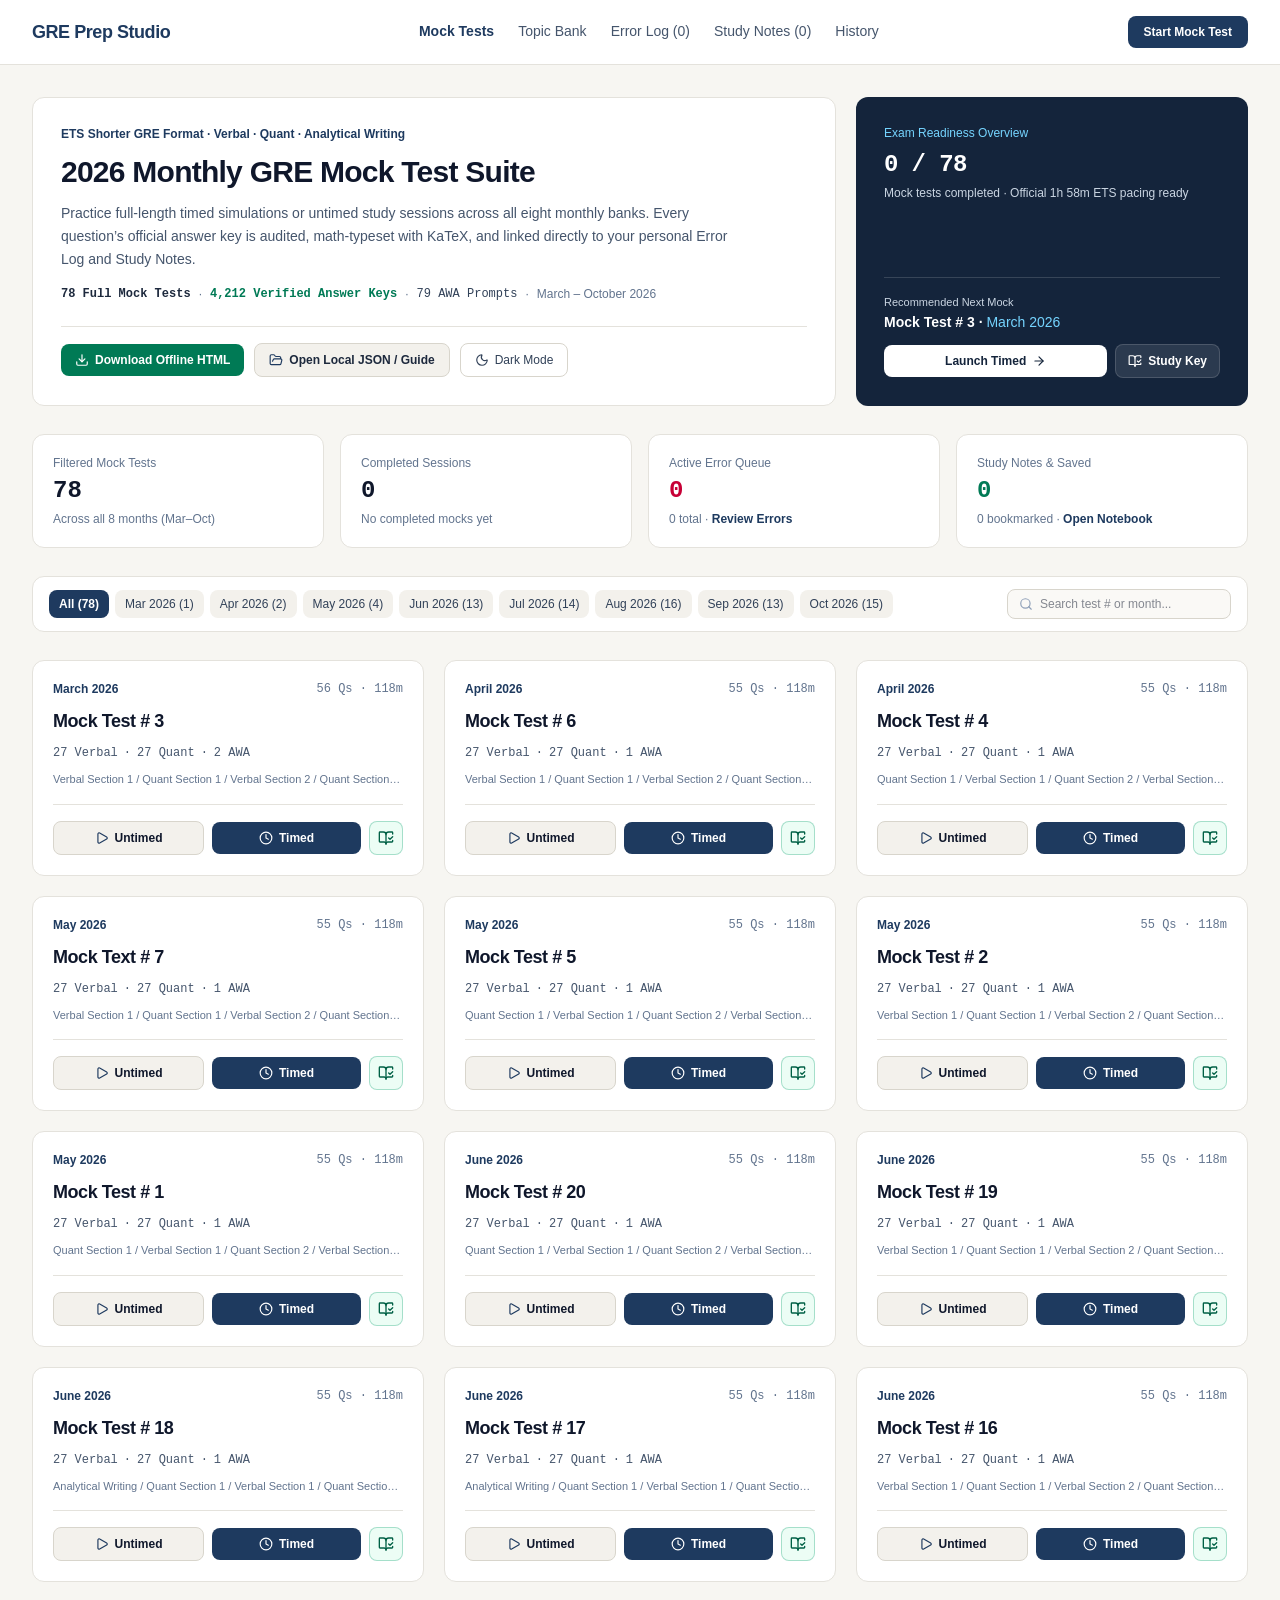
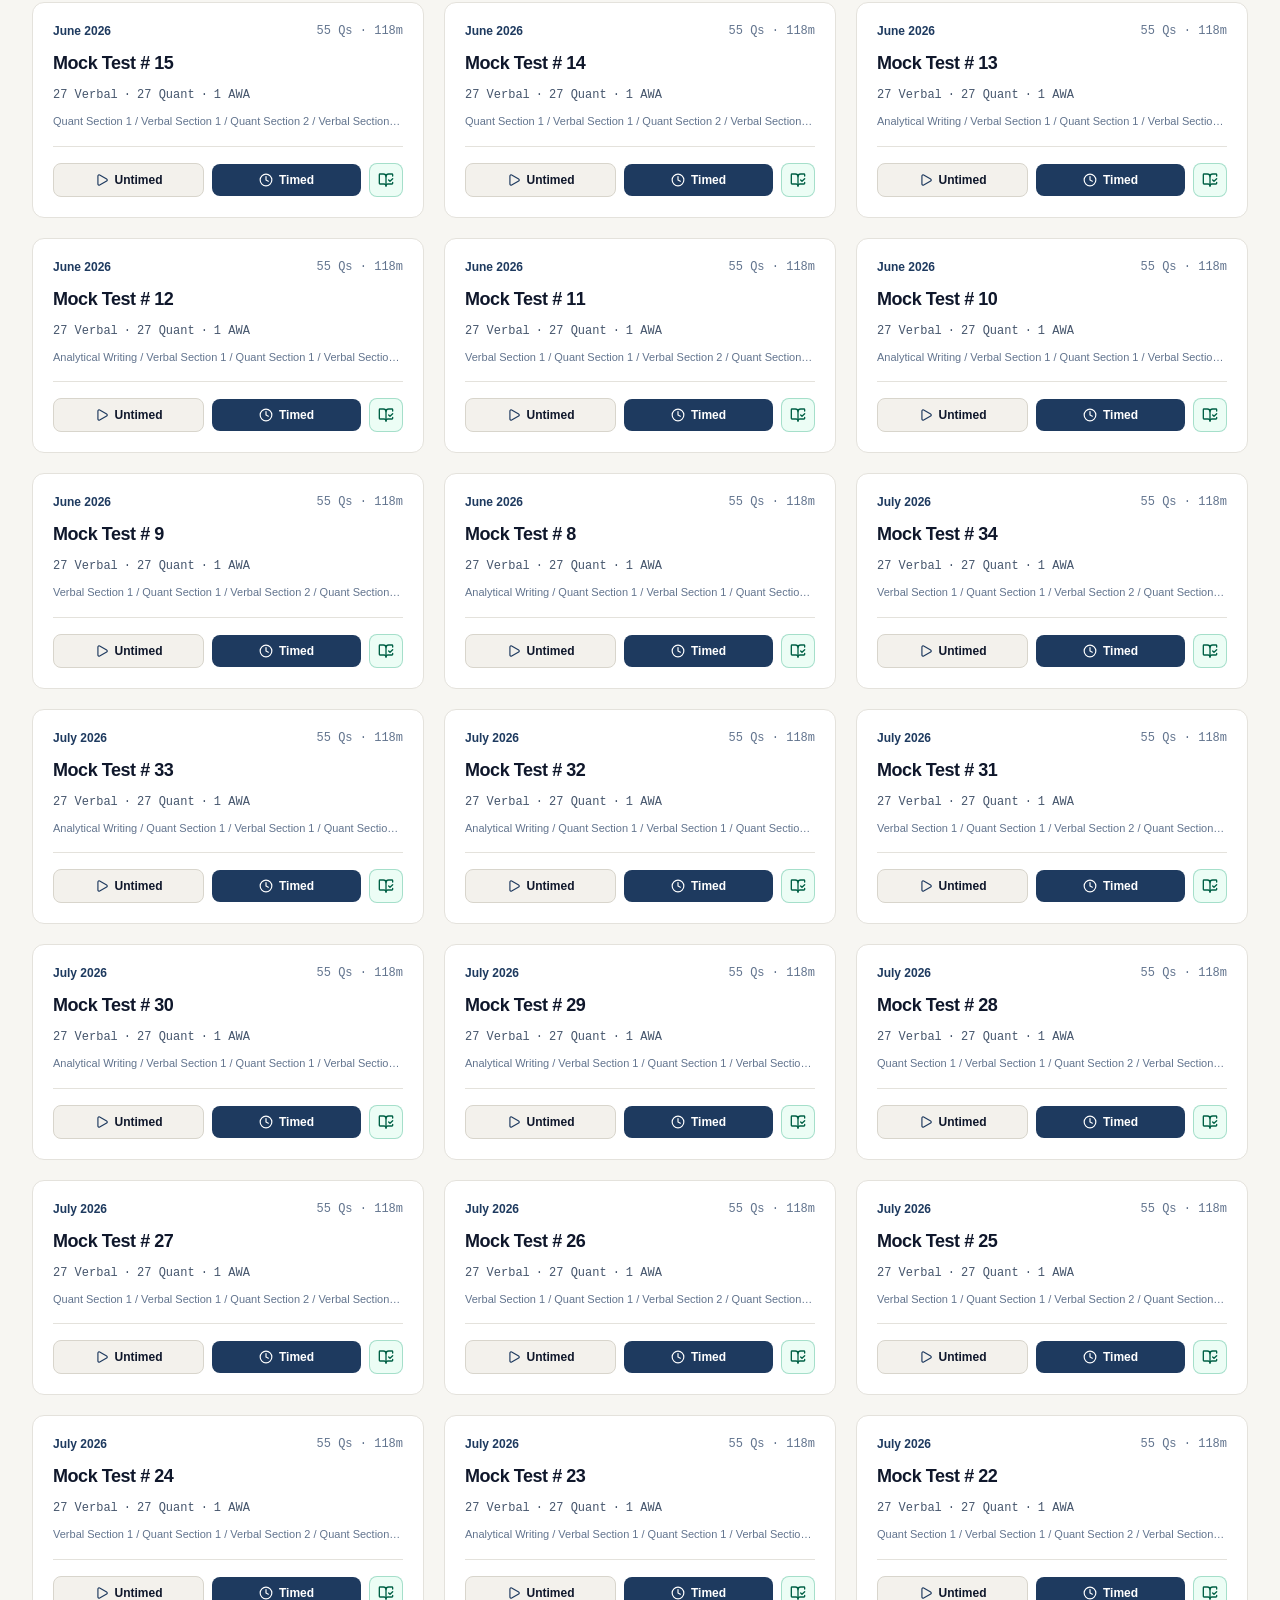
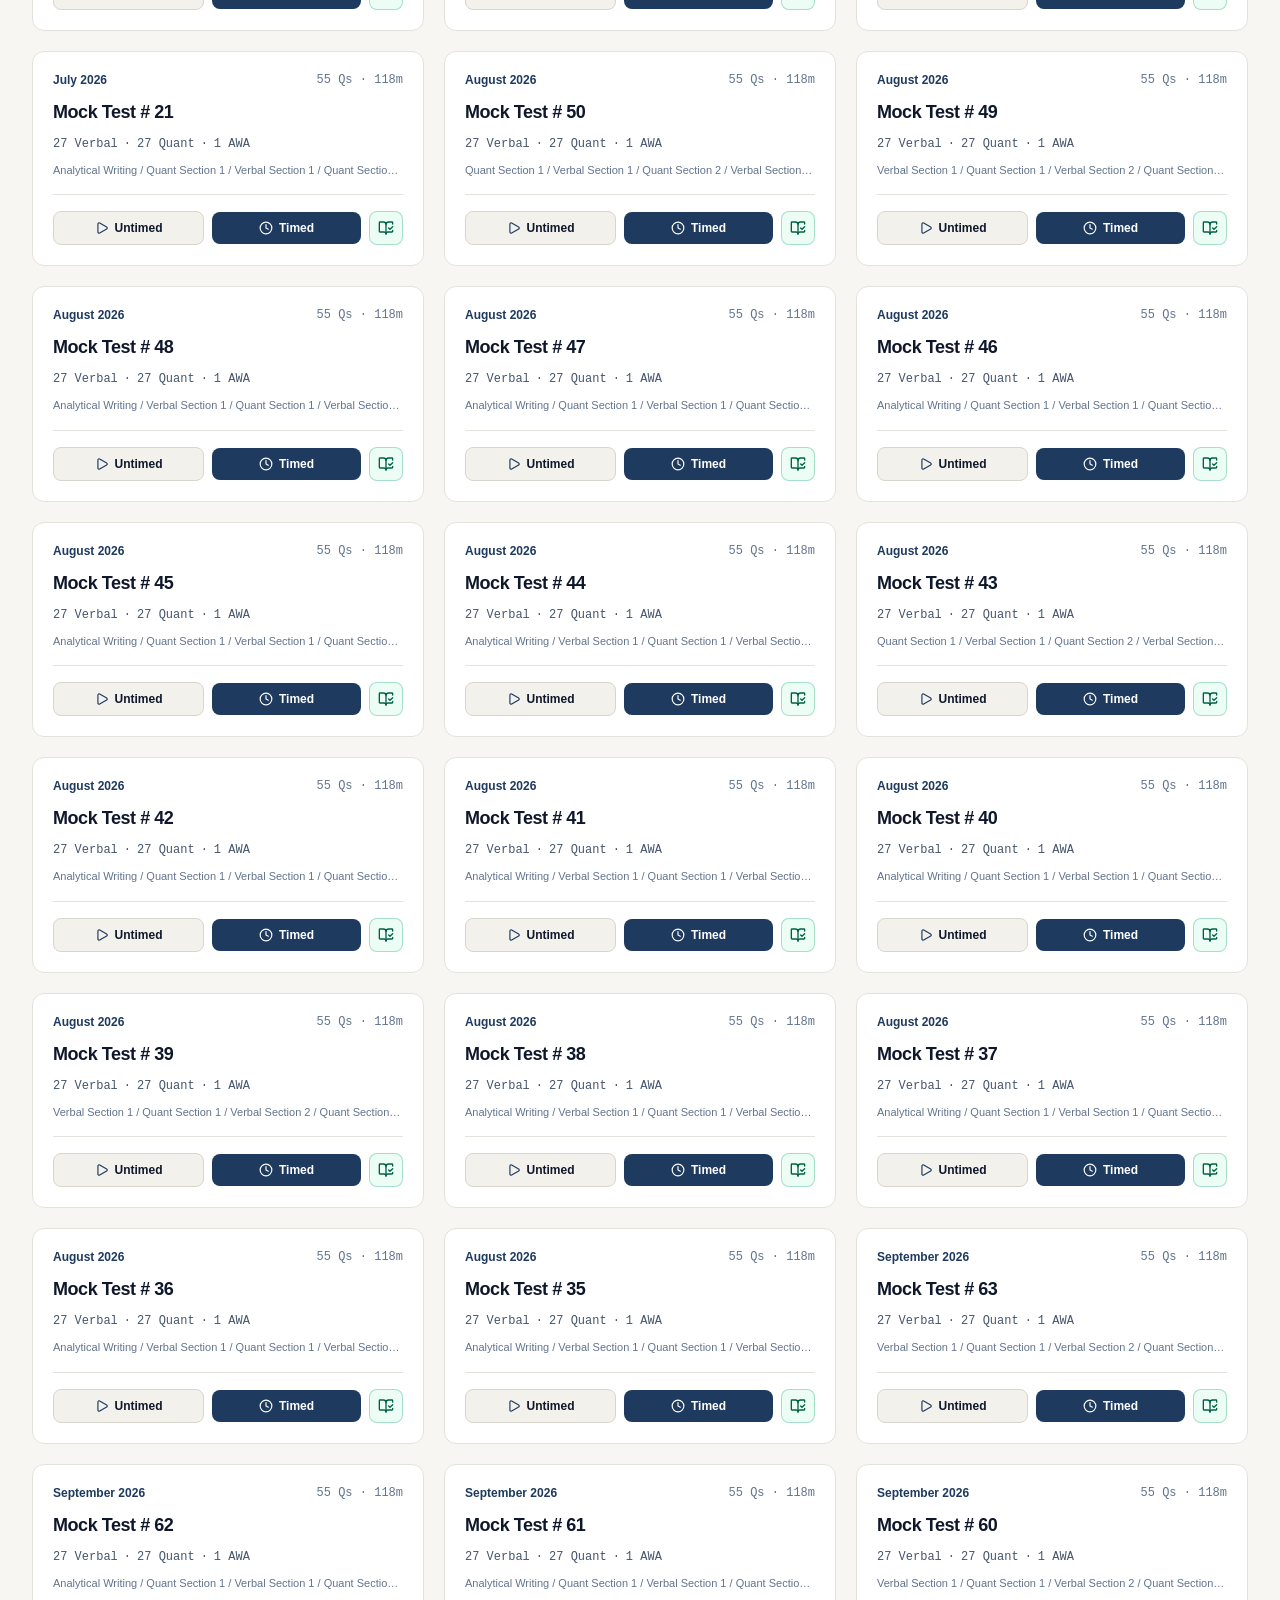
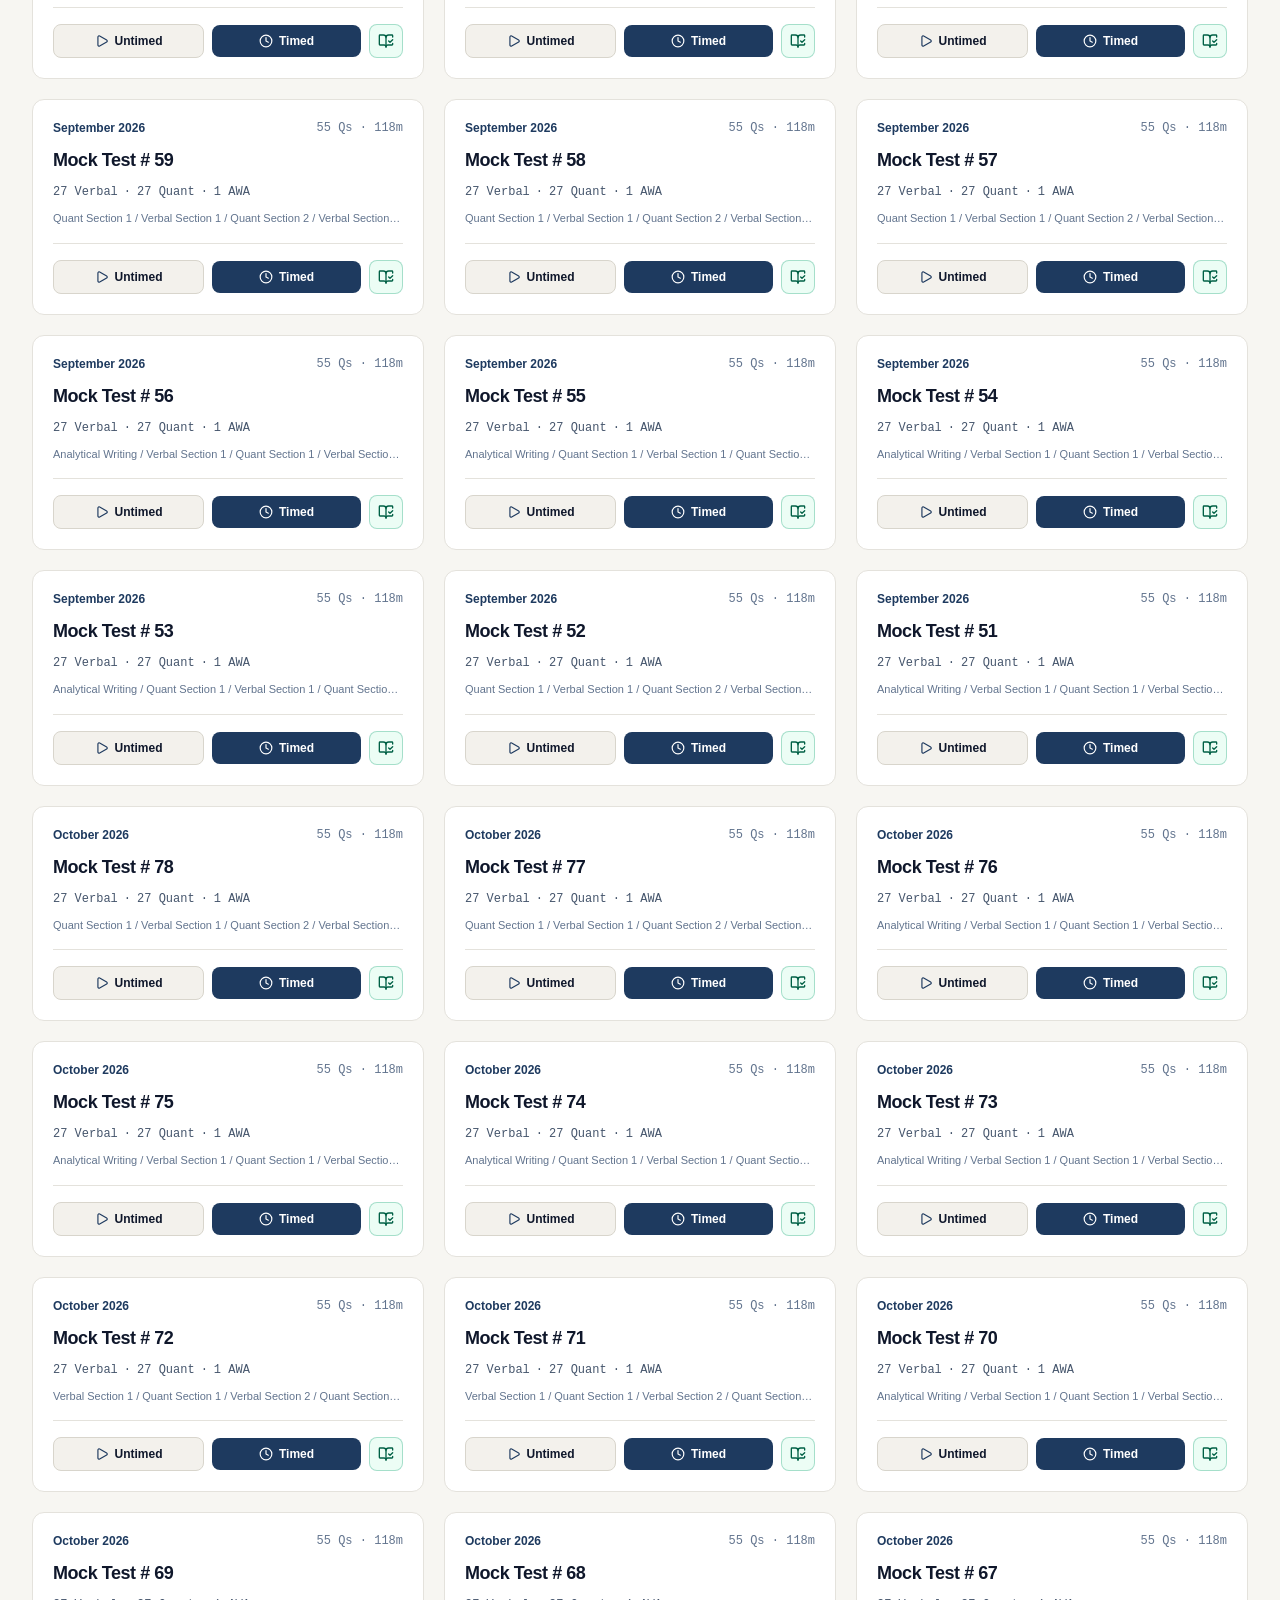
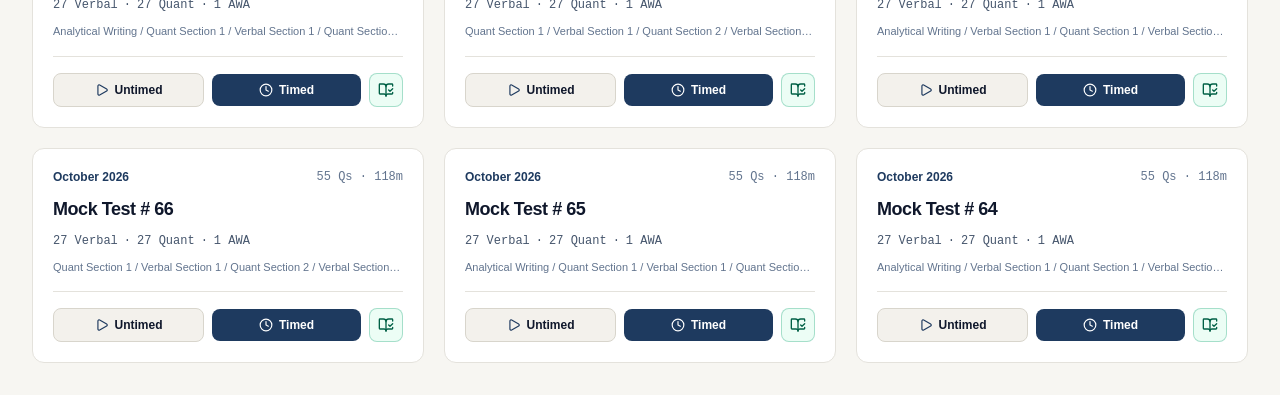
